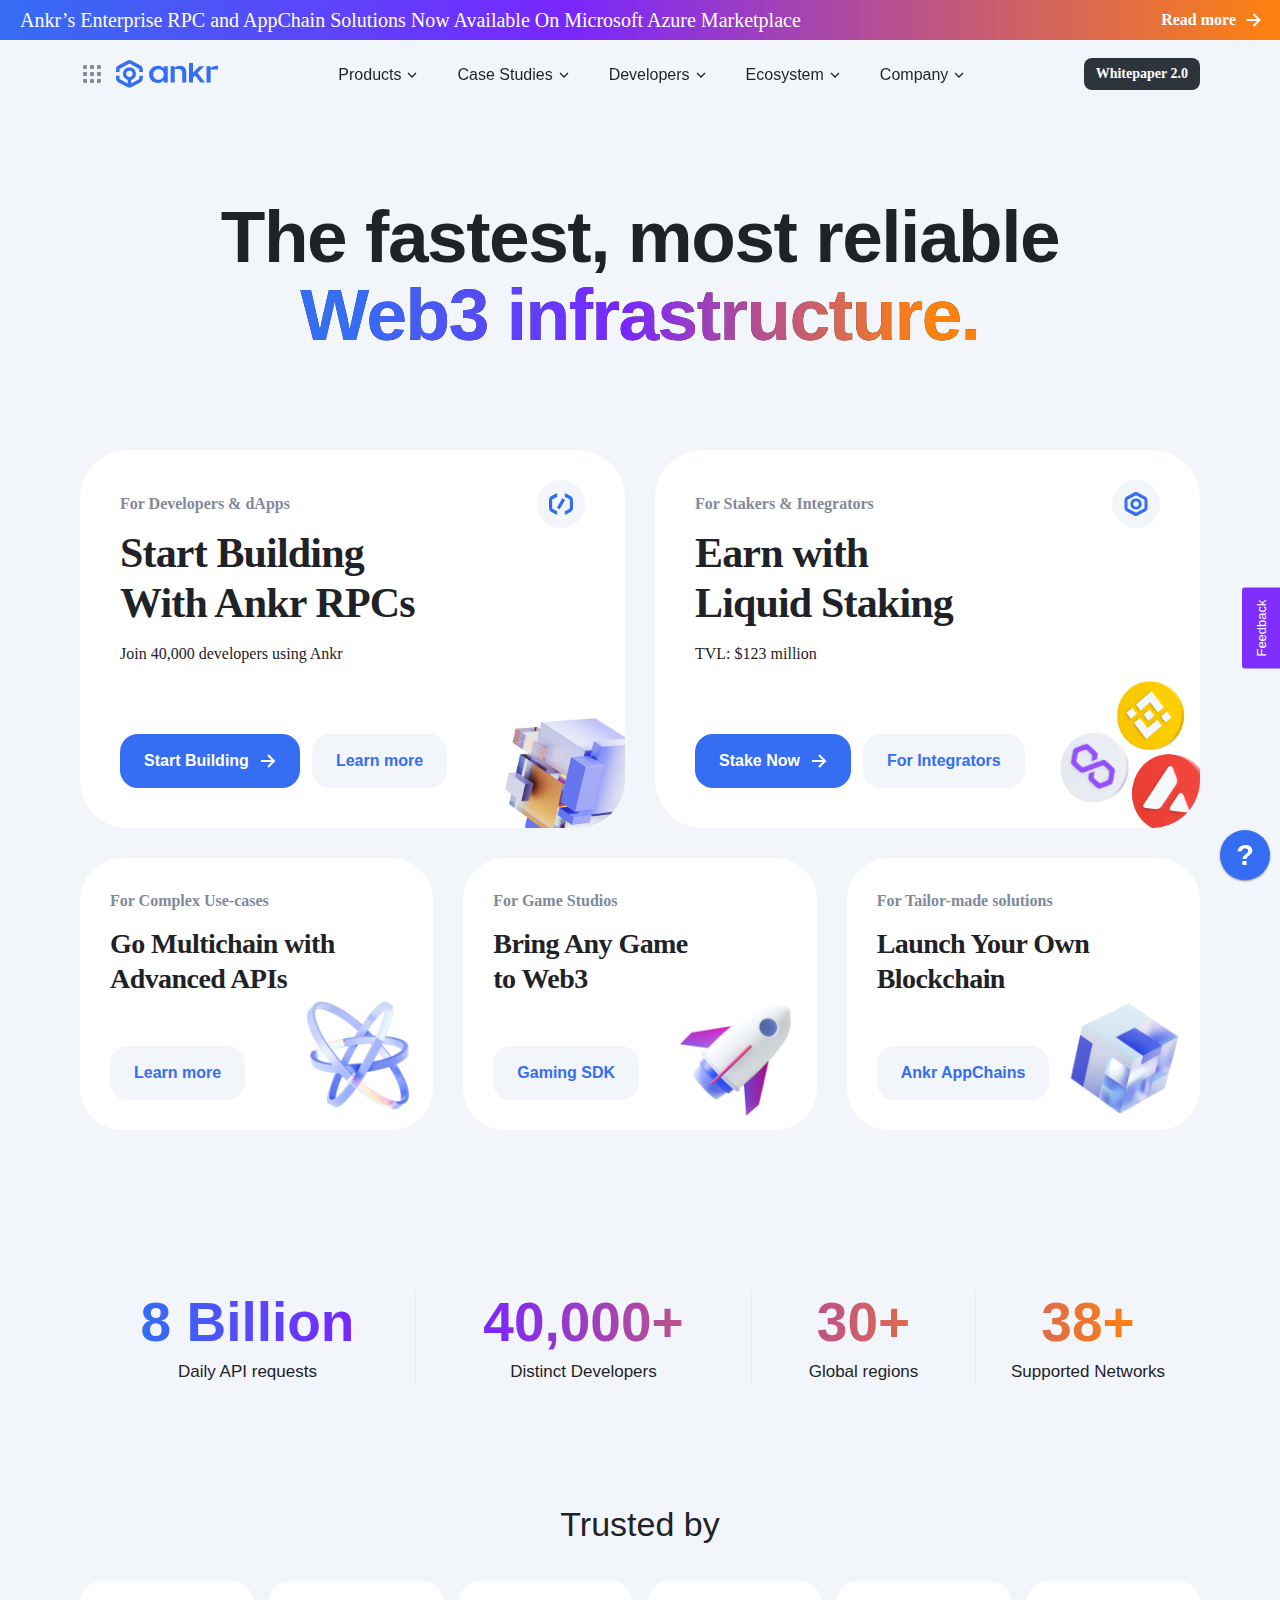
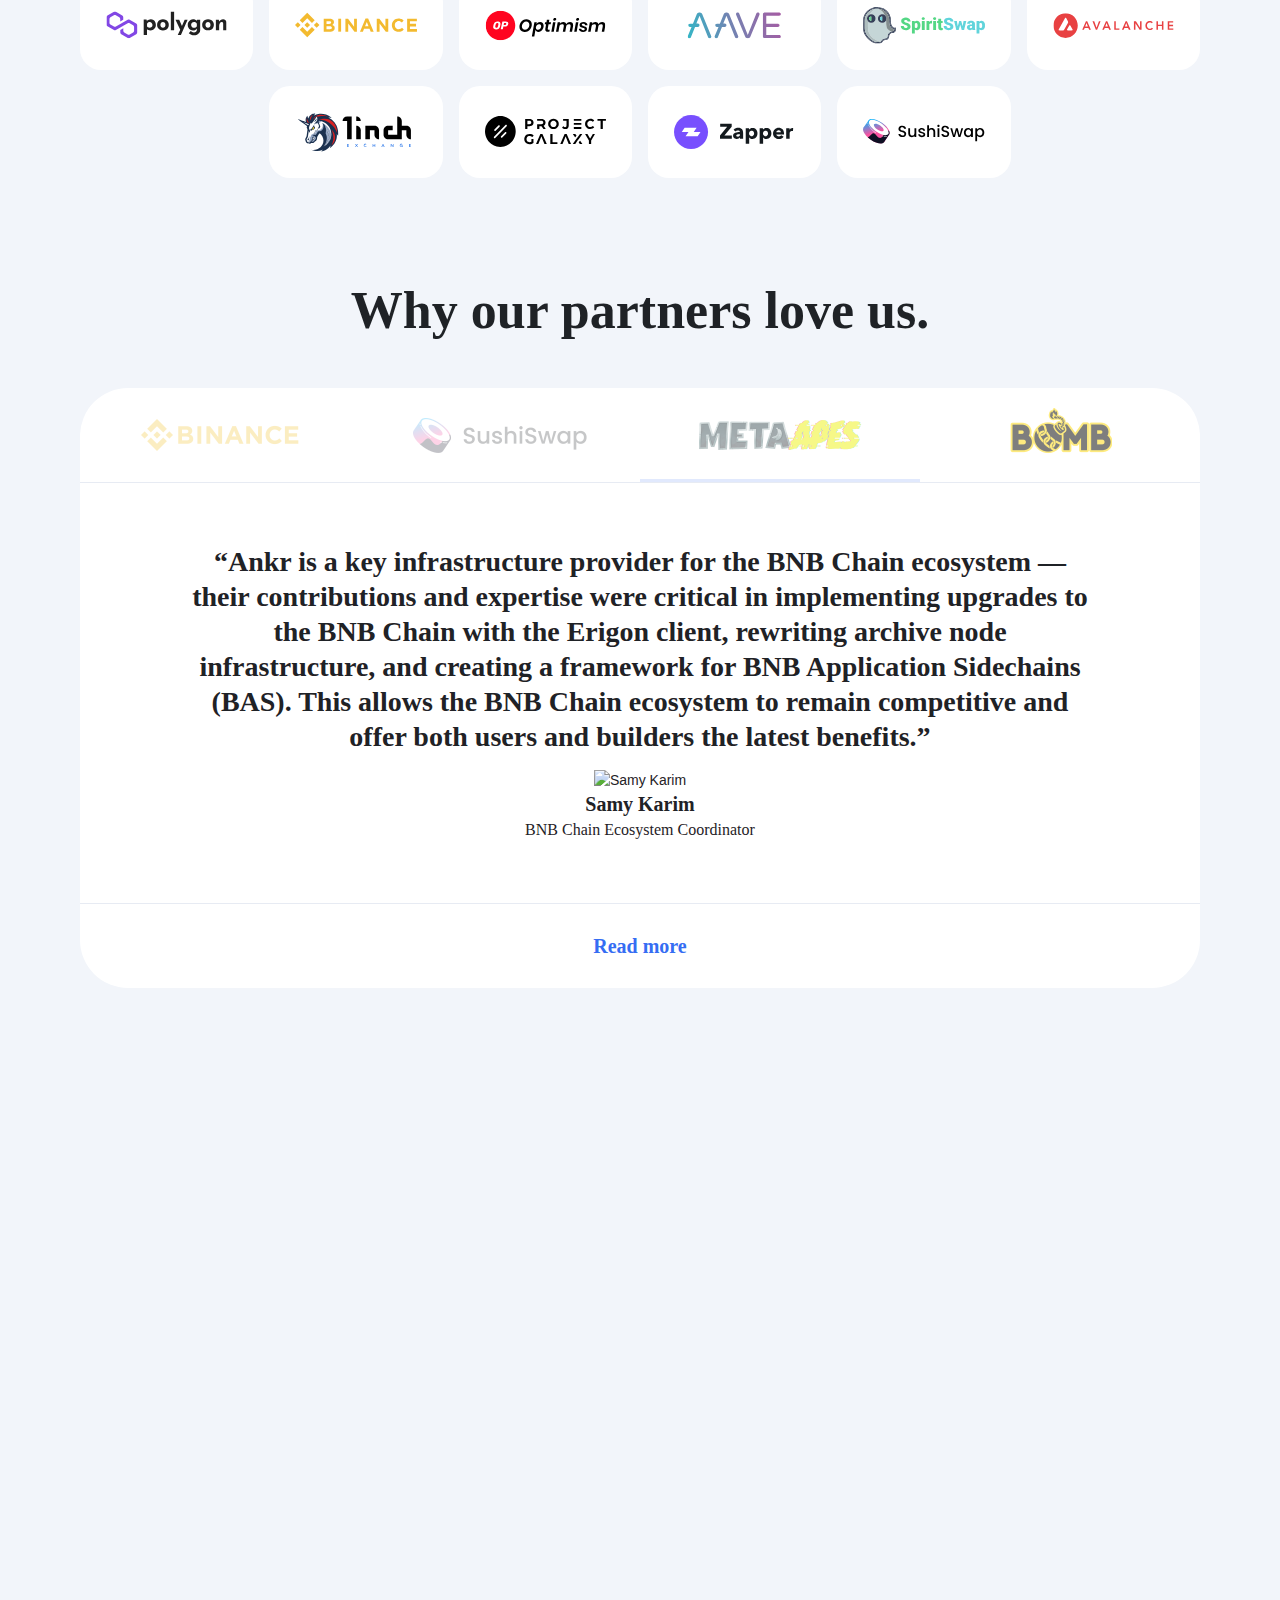
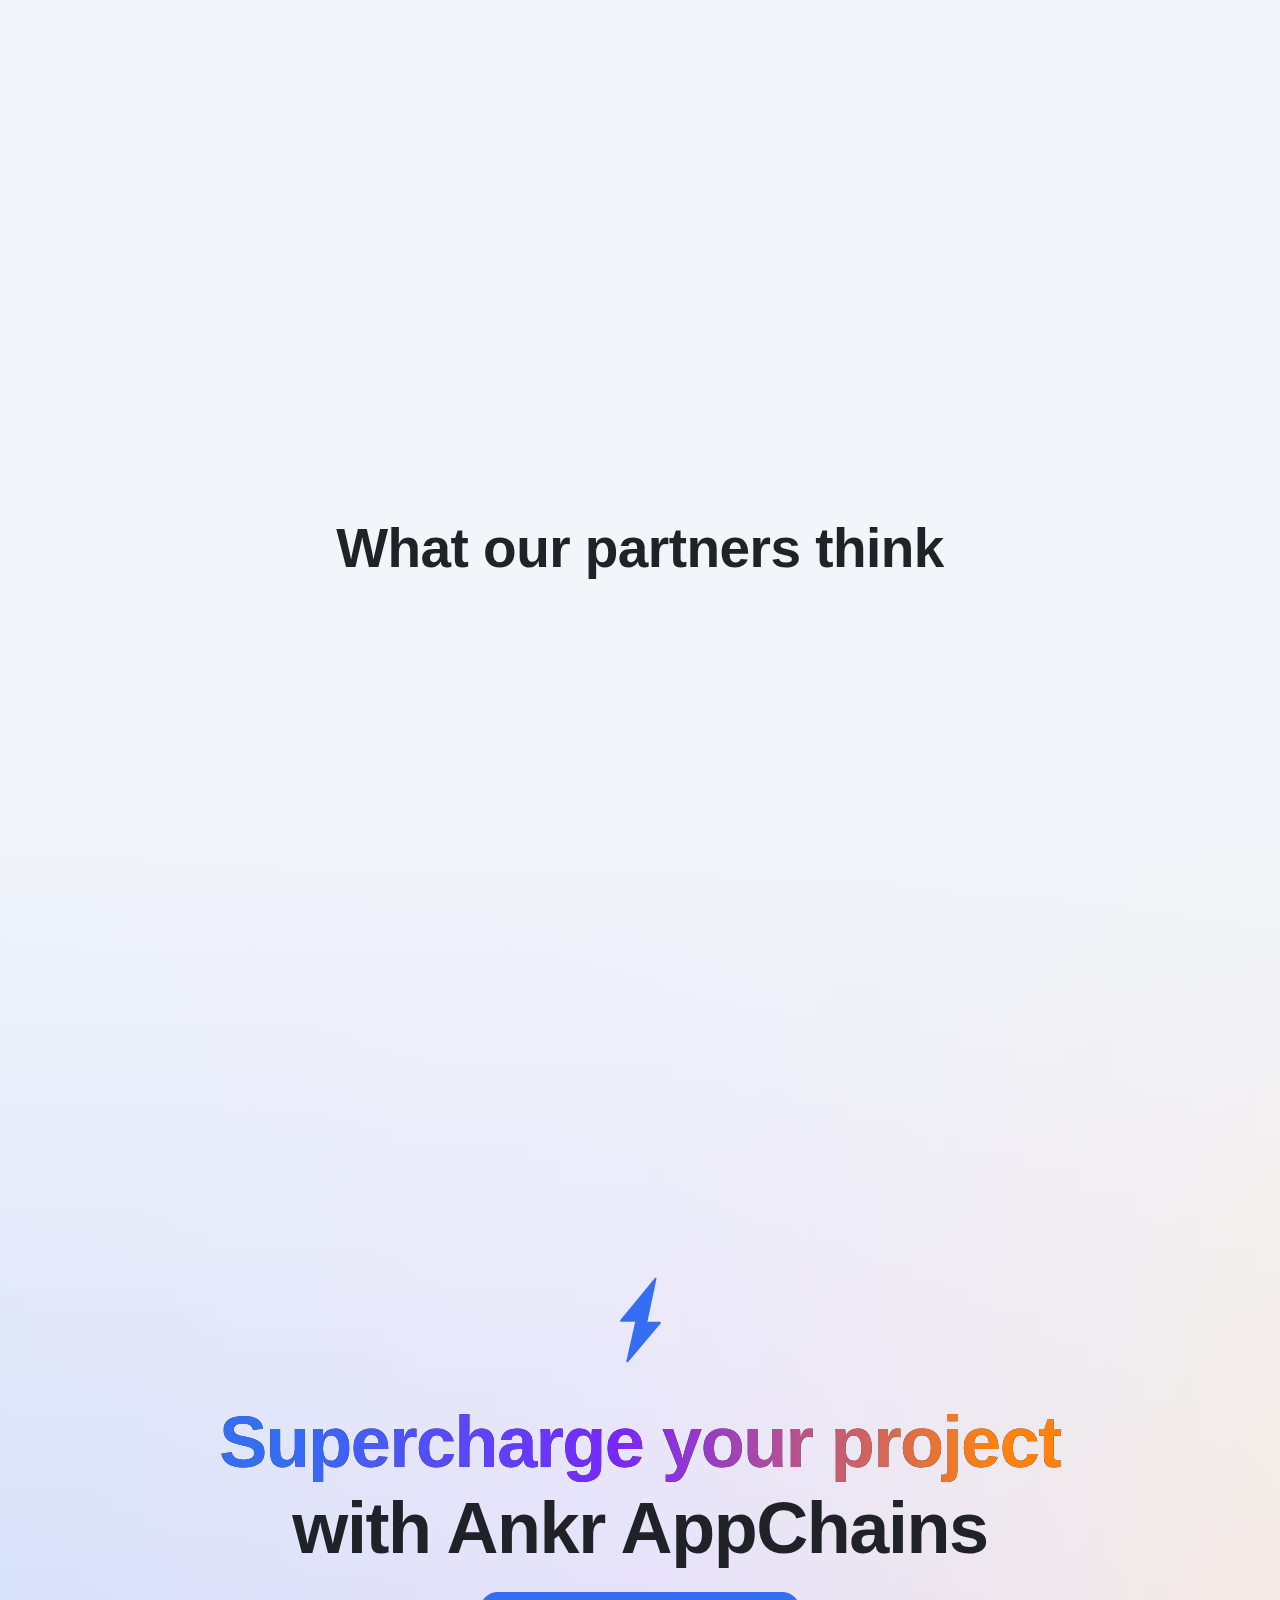
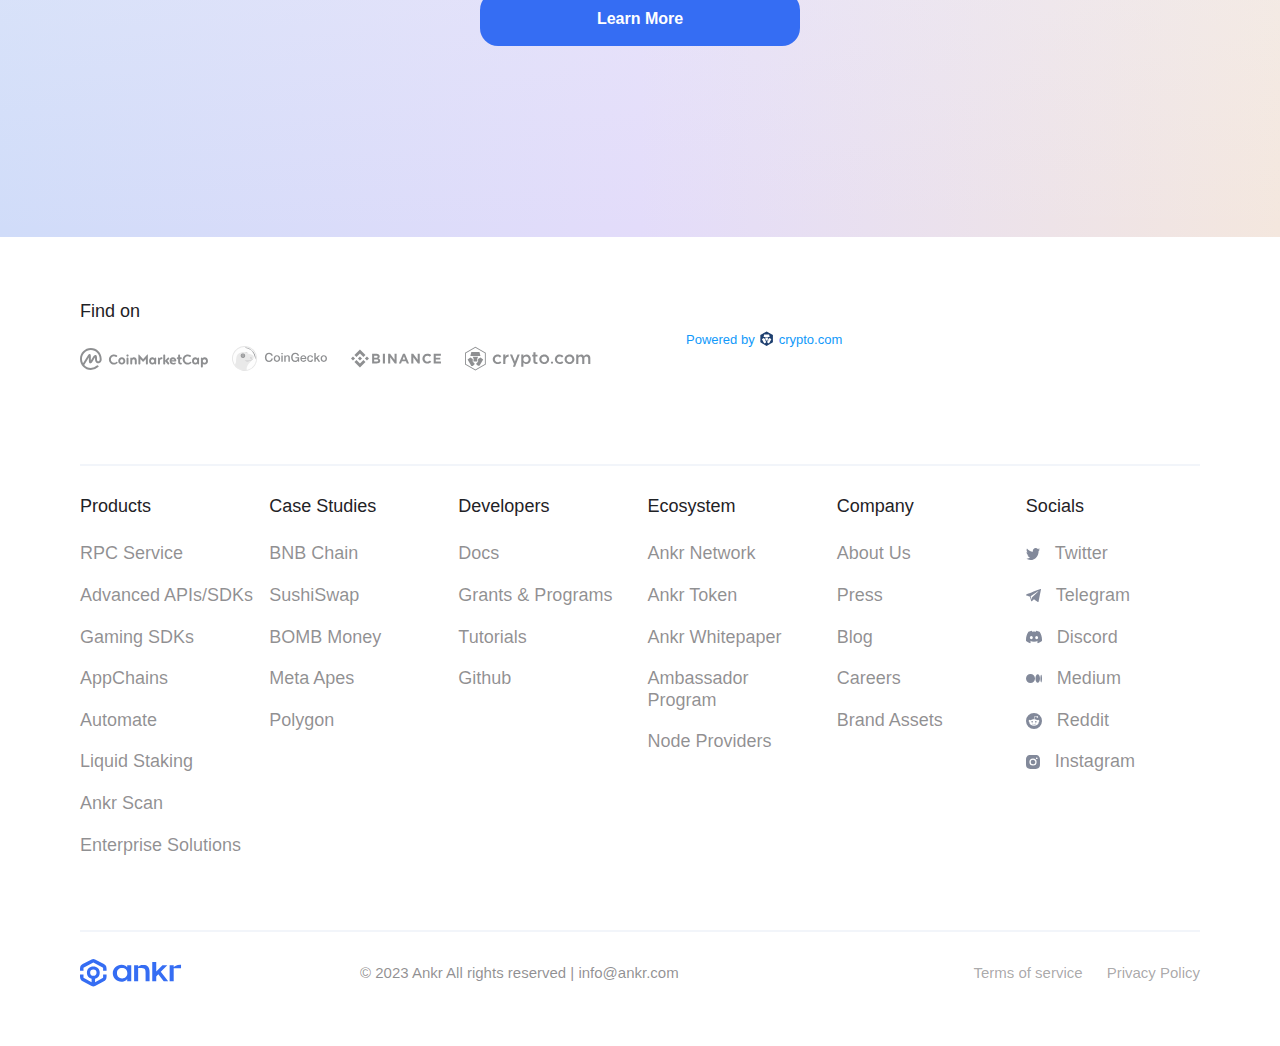
==== index.html @ aeb2071b "Add files via upload" ====
<!DOCTYPE html>
<!-- saved from url=(0021)https://www.ankr.com/ -->
<html lang="en" dir="ltr"><head><meta http-equiv="Content-Type" content="text/html; charset=UTF-8"><meta name="viewport" content="width=device-width, minimum-scale=1, initial-scale=1, shrink-to-fit=no, user-scalable=no"><meta name="theme-color" content="#245AE5"><link rel="apple-touch-icon" sizes="180x180" href="https://www.ankr.com/static/favicon/apple-touch-icon.png"><link rel="icon" type="image/png" sizes="32x32" href="https://www.ankr.com/static/favicon/favicon-32x32.png"><link rel="icon" type="image/png" sizes="16x16" href="https://www.ankr.com/static/favicon/favicon-16x16.png"><link rel="manifest" href="https://www.ankr.com/static/favicon/site.webmanifest"><link rel="shortcut icon" href="https://www.ankr.com/static/favicon/favicon.ico"><link rel="mask-icon" href="https://www.ankr.com/static/favicon/safari-pinned-tab.svg" color="#006dff"><meta name="msapplication-TileColor" content="#006dff"><link rel="stylesheet" href="./Ankr _ The Fastest Web3 Infrastructure_files/stylesheet.css"><link rel="stylesheet" href="./Ankr _ The Fastest Web3 Infrastructure_files/stylesheet(1).css"><link rel="stylesheet" href="./Ankr _ The Fastest Web3 Infrastructure_files/stylesheet(2).css"><link rel="stylesheet" href="./Ankr _ The Fastest Web3 Infrastructure_files/icon"><meta name="version" content="www-ankr-com-1.2.8a"><meta property="og:type" content="website"><meta property="twitter:card" content="summary"><script type="text/javascript" async="" src="./Ankr _ The Fastest Web3 Infrastructure_files/js"></script><script type="text/javascript" async="" src="./Ankr _ The Fastest Web3 Infrastructure_files/hotjar-3065256.js.下载"></script><script type="text/javascript" async="" src="./Ankr _ The Fastest Web3 Infrastructure_files/analytics.js.下载"></script><script type="text/javascript" async="" referrerpolicy="unsafe-url" src="./Ankr _ The Fastest Web3 Infrastructure_files/63229278a62b944e970d6175"></script><script async="" src="./Ankr _ The Fastest Web3 Infrastructure_files/gtm.js.下载"></script><script type="application/ld+json">{"@context":"https://schema.org","@type":"Organization","name":"Ankr - Web 3.0 Crypto","url":"https://www.ankr.com/","logo":"https://www.ankr.com/static/favicon/apple-touch-icon.png"}</script><script>
                  (function(w, d, s, l, i) {
                    w[l] = w[l] || [];
                    w[l].push({
                      'gtm.start': new Date().getTime(),
                      event: 'gtm.js'
                    });
                    var f = d.getElementsByTagName(s)[0],
                      j = d.createElement(s),
                      dl = l != 'dataLayer' ? '&l=' + l : '';
                    j.async = true;
                    j.src =
                      'https://www.googletagmanager.com/gtm.js?id=' + i + dl;
                    f.parentNode.insertBefore(j, f);
                  })(window, document, 'script', 'dataLayer', 'GTM-MHFNZJ5');
                </script><script data-jsd-embedded="true" data-key="7a14b4a4-b920-452c-a7ee-dc55c79ad24e" data-base-url="https://jsd-widget.atlassian.com" src="./Ankr _ The Fastest Web3 Infrastructure_files/embed.js.下载"></script><script>
                  (function () {
                    var zi = document.createElement('script');
                    zi.type = 'text/javascript';
                    zi.async = true;
                    zi.referrerPolicy = 'unsafe-url';
                    zi.src = 'https://ws.zoominfo.com/pixel/63229278a62b944e970d6175';
                    var s = document.getElementsByTagName('script')[0];
                    s.parentNode.insertBefore(zi, s);
                    })();
                </script><meta name="viewport" content="width=device-width"><title>Ankr | The Fastest Web3 Infrastructure</title><meta name="Description" content="Build on Web3 with a fast, reliable and distributed network of blockchain nodes. Earn with Liquid Staking and integrate it to power your app."><meta name="keywords" content="Ankr; Multi-Chain; Staking; DeFi Fixed Income; API; Nodes; Web 3.0 infrastructure; Internet Bonds; Parachain Bonds; crypto passive income; Liquid Staking; Liquid Bonding"><link rel="canonical" href="https://www.ankr.com/"><meta name="robots" content="index, follow"><meta property="og:url" content="https://www.ankr.com/"><meta property="og:title" content="Decentralized Infrastructure to Build and Earn in Web3"><meta property="og:description" content="Get faster, more reliable multi-chain development tools"><meta property="og:image" content="https://www.ankr.com/static/logo.png"><meta property="twitter:url" content="https://www.ankr.com/"><meta property="twitter:title" content="Decentralized Infrastructure to Build and Earn in Web3"><meta property="twitter:description" content="Get faster, more reliable multi-chain development tools"><meta property="twitter:image" content="https://www.ankr.com/static/logo.png"><meta name="next-head-count" content="15"><link rel="preload" href="./Ankr _ The Fastest Web3 Infrastructure_files/styles.4ccb09d5.chunk.css" as="style"><link rel="stylesheet" href="./Ankr _ The Fastest Web3 Infrastructure_files/styles.4ccb09d5.chunk.css" data-n-g=""><noscript data-n-css=""></noscript><link rel="preload" href="./Ankr _ The Fastest Web3 Infrastructure_files/main-d44e88c39bb3205a0a89.js.下载" as="script"><link rel="preload" href="./Ankr _ The Fastest Web3 Infrastructure_files/webpack-61ba5034bd27a8d27ce4.js.下载" as="script"><link rel="preload" href="./Ankr _ The Fastest Web3 Infrastructure_files/framework.e78a44aa1cf7f14aed31.js.下载" as="script"><link rel="preload" href="./Ankr _ The Fastest Web3 Infrastructure_files/4f149b58.b82f7cf51bed7b921283.js.下载" as="script"><link rel="preload" href="./Ankr _ The Fastest Web3 Infrastructure_files/commons.151cedc413a97e532437.js.下载" as="script"><link rel="preload" href="./Ankr _ The Fastest Web3 Infrastructure_files/65f5b53352f7b683c9b76bf3a64844be7d1cf51d.8fd9b3c20356025f8181.js.下载" as="script"><link rel="preload" href="./Ankr _ The Fastest Web3 Infrastructure_files/f37bd4168d35a9af1dc98bc079f289aff8799f0e.eb165ff0ff8c4aceb7c3.js.下载" as="script"><link rel="preload" href="./Ankr _ The Fastest Web3 Infrastructure_files/styles.89cfb36afa5e8a76f531.js.下载" as="script"><link rel="preload" href="./Ankr _ The Fastest Web3 Infrastructure_files/_app-3c51c47c7a752ad951ad.js.下载" as="script"><link rel="preload" href="./Ankr _ The Fastest Web3 Infrastructure_files/19250ba1.98f4ea5eb847df02f68b.js.下载" as="script"><link rel="preload" href="./Ankr _ The Fastest Web3 Infrastructure_files/d1a45482e84e345cbaccb8b4f3b95f6ed27cd41a.857a1274c5197b1dcb5e.js.下载" as="script"><link rel="preload" href="./Ankr _ The Fastest Web3 Infrastructure_files/fce46fa3ab71a62d8ad99553077bced5409858b4.582a7a98d18295d842c8.js.下载" as="script"><link rel="preload" href="./Ankr _ The Fastest Web3 Infrastructure_files/901d89690f6e11251b0bdab14ddcae4d4d5b0a46.df7ba0f489a1c446c593.js.下载" as="script"><link rel="preload" href="./Ankr _ The Fastest Web3 Infrastructure_files/07a3050c6caadc630116423e15fcdb878d466071.d07aca618208e5d9f9bd.js.下载" as="script"><link rel="preload" href="./Ankr _ The Fastest Web3 Infrastructure_files/index-3d965da7fb8f814bf4b6.js.下载" as="script"><style data-jss="" data-meta="MuiCssBaseline">
html {
  box-sizing: border-box;
  -webkit-font-smoothing: antialiased;
  -moz-osx-font-smoothing: grayscale;
}
*, *::before, *::after {
  box-sizing: inherit;
}
strong, b {
  font-weight: 700;
}
body {
  color: rgba(0, 0, 0, 0.87);
  margin: 0;
  font-size: 0.875rem;
  font-family: "Inter-Medium", sans-serif;
  font-weight: 400;
  line-height: 1.43;
  background-color: #fff;
}
@media print {
  body {
    background-color: #fff;
  }
}
body::backdrop {
  background-color: #fff;
}
::selection {
  color: #ffffff;
  text-shadow: none;
  background-color: #000000;
  -webkit-text-fill-color: #ffffff;
}
</style><style data-jss="" data-meta="MuiPaper">
.MuiPaper-root-32 {
  color: #1f2226;
  transition: none;
  background-color: #F2F5FA;
}
.MuiPaper-rounded-33 {
  border-radius: 4px;
}
.MuiPaper-outlined-34 {
  border: 1px solid #8F9093;
}
.MuiPaper-elevation0-35 {
  box-shadow: none;
}
.MuiPaper-elevation1-36 {
  box-shadow: 0px 2px 1px -1px rgba(0,0,0,0.2),0px 1px 1px 0px rgba(0,0,0,0.14),0px 1px 3px 0px rgba(0,0,0,0.12);
}
.MuiPaper-elevation2-37 {
  box-shadow: 0px 3px 1px -2px rgba(0,0,0,0.2),0px 2px 2px 0px rgba(0,0,0,0.14),0px 1px 5px 0px rgba(0,0,0,0.12);
}
.MuiPaper-elevation3-38 {
  box-shadow: 0px 3px 3px -2px rgba(0,0,0,0.2),0px 3px 4px 0px rgba(0,0,0,0.14),0px 1px 8px 0px rgba(0,0,0,0.12);
}
.MuiPaper-elevation4-39 {
  box-shadow: 0px 2px 4px -1px rgba(0,0,0,0.2),0px 4px 5px 0px rgba(0,0,0,0.14),0px 1px 10px 0px rgba(0,0,0,0.12);
}
.MuiPaper-elevation5-40 {
  box-shadow: 0px 3px 5px -1px rgba(0,0,0,0.2),0px 5px 8px 0px rgba(0,0,0,0.14),0px 1px 14px 0px rgba(0,0,0,0.12);
}
.MuiPaper-elevation6-41 {
  box-shadow: 0px 3px 5px -1px rgba(0,0,0,0.2),0px 6px 10px 0px rgba(0,0,0,0.14),0px 1px 18px 0px rgba(0,0,0,0.12);
}
.MuiPaper-elevation7-42 {
  box-shadow: 0px 4px 5px -2px rgba(0,0,0,0.2),0px 7px 10px 1px rgba(0,0,0,0.14),0px 2px 16px 1px rgba(0,0,0,0.12);
}
.MuiPaper-elevation8-43 {
  box-shadow: 0px 5px 5px -3px rgba(0,0,0,0.2),0px 8px 10px 1px rgba(0,0,0,0.14),0px 3px 14px 2px rgba(0,0,0,0.12);
}
.MuiPaper-elevation9-44 {
  box-shadow: 0px 5px 6px -3px rgba(0,0,0,0.2),0px 9px 12px 1px rgba(0,0,0,0.14),0px 3px 16px 2px rgba(0,0,0,0.12);
}
.MuiPaper-elevation10-45 {
  box-shadow: 0px 6px 6px -3px rgba(0,0,0,0.2),0px 10px 14px 1px rgba(0,0,0,0.14),0px 4px 18px 3px rgba(0,0,0,0.12);
}
.MuiPaper-elevation11-46 {
  box-shadow: 0px 6px 7px -4px rgba(0,0,0,0.2),0px 11px 15px 1px rgba(0,0,0,0.14),0px 4px 20px 3px rgba(0,0,0,0.12);
}
.MuiPaper-elevation12-47 {
  box-shadow: 0px 7px 8px -4px rgba(0,0,0,0.2),0px 12px 17px 2px rgba(0,0,0,0.14),0px 5px 22px 4px rgba(0,0,0,0.12);
}
.MuiPaper-elevation13-48 {
  box-shadow: 0px 7px 8px -4px rgba(0,0,0,0.2),0px 13px 19px 2px rgba(0,0,0,0.14),0px 5px 24px 4px rgba(0,0,0,0.12);
}
.MuiPaper-elevation14-49 {
  box-shadow: 0px 7px 9px -4px rgba(0,0,0,0.2),0px 14px 21px 2px rgba(0,0,0,0.14),0px 5px 26px 4px rgba(0,0,0,0.12);
}
.MuiPaper-elevation15-50 {
  box-shadow: 0px 8px 9px -5px rgba(0,0,0,0.2),0px 15px 22px 2px rgba(0,0,0,0.14),0px 6px 28px 5px rgba(0,0,0,0.12);
}
.MuiPaper-elevation16-51 {
  box-shadow: 0px 8px 10px -5px rgba(0,0,0,0.2),0px 16px 24px 2px rgba(0,0,0,0.14),0px 6px 30px 5px rgba(0,0,0,0.12);
}
.MuiPaper-elevation17-52 {
  box-shadow: 0px 8px 11px -5px rgba(0,0,0,0.2),0px 17px 26px 2px rgba(0,0,0,0.14),0px 6px 32px 5px rgba(0,0,0,0.12);
}
.MuiPaper-elevation18-53 {
  box-shadow: 0px 9px 11px -5px rgba(0,0,0,0.2),0px 18px 28px 2px rgba(0,0,0,0.14),0px 7px 34px 6px rgba(0,0,0,0.12);
}
.MuiPaper-elevation19-54 {
  box-shadow: 0px 9px 12px -6px rgba(0,0,0,0.2),0px 19px 29px 2px rgba(0,0,0,0.14),0px 7px 36px 6px rgba(0,0,0,0.12);
}
.MuiPaper-elevation20-55 {
  box-shadow: 0px 10px 13px -6px rgba(0,0,0,0.2),0px 20px 31px 3px rgba(0,0,0,0.14),0px 8px 38px 7px rgba(0,0,0,0.12);
}
.MuiPaper-elevation21-56 {
  box-shadow: 0px 10px 13px -6px rgba(0,0,0,0.2),0px 21px 33px 3px rgba(0,0,0,0.14),0px 8px 40px 7px rgba(0,0,0,0.12);
}
.MuiPaper-elevation22-57 {
  box-shadow: 0px 10px 14px -6px rgba(0,0,0,0.2),0px 22px 35px 3px rgba(0,0,0,0.14),0px 8px 42px 7px rgba(0,0,0,0.12);
}
.MuiPaper-elevation23-58 {
  box-shadow: 0px 11px 14px -7px rgba(0,0,0,0.2),0px 23px 36px 3px rgba(0,0,0,0.14),0px 9px 44px 8px rgba(0,0,0,0.12);
}
.MuiPaper-elevation24-59 {
  box-shadow: 0px 11px 15px -7px rgba(0,0,0,0.2),0px 24px 38px 3px rgba(0,0,0,0.14),0px 9px 46px 8px rgba(0,0,0,0.12);
}
.MuiPaper-elevation25-60 {
  box-shadow: none;
}
.MuiPaper-elevation26-61 {
  box-shadow: 0px 2px 1px -1px rgba(0,0,0,0.2),0px 1px 1px 0px rgba(0,0,0,0.14),0px 1px 3px 0px rgba(0,0,0,0.12);
}
.MuiPaper-elevation27-62 {
  box-shadow: 0px 3px 1px -2px rgba(0,0,0,0.2),0px 2px 2px 0px rgba(0,0,0,0.14),0px 1px 5px 0px rgba(0,0,0,0.12);
}
.MuiPaper-elevation28-63 {
  box-shadow: 0px 3px 3px -2px rgba(0,0,0,0.2),0px 3px 4px 0px rgba(0,0,0,0.14),0px 1px 8px 0px rgba(0,0,0,0.12);
}
.MuiPaper-elevation29-64 {
  box-shadow: 0px 2px 4px -1px rgba(0,0,0,0.2),0px 4px 5px 0px rgba(0,0,0,0.14),0px 1px 10px 0px rgba(0,0,0,0.12);
}
.MuiPaper-elevation30-65 {
  box-shadow: 0px 3px 5px -1px rgba(0,0,0,0.2),0px 5px 8px 0px rgba(0,0,0,0.14),0px 1px 14px 0px rgba(0,0,0,0.12);
}
.MuiPaper-elevation31-66 {
  box-shadow: 0px 3px 5px -1px rgba(0,0,0,0.2),0px 6px 10px 0px rgba(0,0,0,0.14),0px 1px 18px 0px rgba(0,0,0,0.12);
}
.MuiPaper-elevation32-67 {
  box-shadow: 0px 4px 5px -2px rgba(0,0,0,0.2),0px 7px 10px 1px rgba(0,0,0,0.14),0px 2px 16px 1px rgba(0,0,0,0.12);
}
.MuiPaper-elevation33-68 {
  box-shadow: 0px 5px 5px -3px rgba(0,0,0,0.2),0px 8px 10px 1px rgba(0,0,0,0.14),0px 3px 14px 2px rgba(0,0,0,0.12);
}
.MuiPaper-elevation34-69 {
  box-shadow: 0px 5px 6px -3px rgba(0,0,0,0.2),0px 9px 12px 1px rgba(0,0,0,0.14),0px 3px 16px 2px rgba(0,0,0,0.12);
}
.MuiPaper-elevation35-70 {
  box-shadow: 0px 6px 6px -3px rgba(0,0,0,0.2),0px 10px 14px 1px rgba(0,0,0,0.14),0px 4px 18px 3px rgba(0,0,0,0.12);
}
.MuiPaper-elevation36-71 {
  box-shadow: 0px 6px 7px -4px rgba(0,0,0,0.2),0px 11px 15px 1px rgba(0,0,0,0.14),0px 4px 20px 3px rgba(0,0,0,0.12);
}
.MuiPaper-elevation37-72 {
  box-shadow: 0px 7px 8px -4px rgba(0,0,0,0.2),0px 12px 17px 2px rgba(0,0,0,0.14),0px 5px 22px 4px rgba(0,0,0,0.12);
}
.MuiPaper-elevation38-73 {
  box-shadow: 0px 7px 8px -4px rgba(0,0,0,0.2),0px 13px 19px 2px rgba(0,0,0,0.14),0px 5px 24px 4px rgba(0,0,0,0.12);
}
.MuiPaper-elevation39-74 {
  box-shadow: 0px 7px 9px -4px rgba(0,0,0,0.2),0px 14px 21px 2px rgba(0,0,0,0.14),0px 5px 26px 4px rgba(0,0,0,0.12);
}
.MuiPaper-elevation40-75 {
  box-shadow: 0px 8px 9px -5px rgba(0,0,0,0.2),0px 15px 22px 2px rgba(0,0,0,0.14),0px 6px 28px 5px rgba(0,0,0,0.12);
}
.MuiPaper-elevation41-76 {
  box-shadow: 0px 8px 10px -5px rgba(0,0,0,0.2),0px 16px 24px 2px rgba(0,0,0,0.14),0px 6px 30px 5px rgba(0,0,0,0.12);
}
.MuiPaper-elevation42-77 {
  box-shadow: 0px 8px 11px -5px rgba(0,0,0,0.2),0px 17px 26px 2px rgba(0,0,0,0.14),0px 6px 32px 5px rgba(0,0,0,0.12);
}
.MuiPaper-elevation43-78 {
  box-shadow: 0px 9px 11px -5px rgba(0,0,0,0.2),0px 18px 28px 2px rgba(0,0,0,0.14),0px 7px 34px 6px rgba(0,0,0,0.12);
}
.MuiPaper-elevation44-79 {
  box-shadow: 0px 9px 12px -6px rgba(0,0,0,0.2),0px 19px 29px 2px rgba(0,0,0,0.14),0px 7px 36px 6px rgba(0,0,0,0.12);
}
.MuiPaper-elevation45-80 {
  box-shadow: 0px 10px 13px -6px rgba(0,0,0,0.2),0px 20px 31px 3px rgba(0,0,0,0.14),0px 8px 38px 7px rgba(0,0,0,0.12);
}
.MuiPaper-elevation46-81 {
  box-shadow: 0px 10px 13px -6px rgba(0,0,0,0.2),0px 21px 33px 3px rgba(0,0,0,0.14),0px 8px 40px 7px rgba(0,0,0,0.12);
}
.MuiPaper-elevation47-82 {
  box-shadow: 0px 10px 14px -6px rgba(0,0,0,0.2),0px 22px 35px 3px rgba(0,0,0,0.14),0px 8px 42px 7px rgba(0,0,0,0.12);
}
.MuiPaper-elevation48-83 {
  box-shadow: 0px 11px 14px -7px rgba(0,0,0,0.2),0px 23px 36px 3px rgba(0,0,0,0.14),0px 9px 44px 8px rgba(0,0,0,0.12);
}
.MuiPaper-elevation49-84 {
  box-shadow: 0px 11px 15px -7px rgba(0,0,0,0.2),0px 24px 38px 3px rgba(0,0,0,0.14),0px 9px 46px 8px rgba(0,0,0,0.12);
}
</style><style data-jss="" data-meta="MuiPaper">
.MuiPaper-root-174 {
  color: #1f2226;
  transition: none;
  background-color: #F2F5FA;
}
.MuiPaper-rounded-175 {
  border-radius: 4px;
}
.MuiPaper-outlined-176 {
  border: 1px solid #8F9093;
}
.MuiPaper-elevation0-177 {
  box-shadow: none;
}
.MuiPaper-elevation1-178 {
  box-shadow: 0px 2px 1px -1px rgba(0,0,0,0.2),0px 1px 1px 0px rgba(0,0,0,0.14),0px 1px 3px 0px rgba(0,0,0,0.12);
}
.MuiPaper-elevation2-179 {
  box-shadow: 0px 3px 1px -2px rgba(0,0,0,0.2),0px 2px 2px 0px rgba(0,0,0,0.14),0px 1px 5px 0px rgba(0,0,0,0.12);
}
.MuiPaper-elevation3-180 {
  box-shadow: 0px 3px 3px -2px rgba(0,0,0,0.2),0px 3px 4px 0px rgba(0,0,0,0.14),0px 1px 8px 0px rgba(0,0,0,0.12);
}
.MuiPaper-elevation4-181 {
  box-shadow: 0px 2px 4px -1px rgba(0,0,0,0.2),0px 4px 5px 0px rgba(0,0,0,0.14),0px 1px 10px 0px rgba(0,0,0,0.12);
}
.MuiPaper-elevation5-182 {
  box-shadow: 0px 3px 5px -1px rgba(0,0,0,0.2),0px 5px 8px 0px rgba(0,0,0,0.14),0px 1px 14px 0px rgba(0,0,0,0.12);
}
.MuiPaper-elevation6-183 {
  box-shadow: 0px 3px 5px -1px rgba(0,0,0,0.2),0px 6px 10px 0px rgba(0,0,0,0.14),0px 1px 18px 0px rgba(0,0,0,0.12);
}
.MuiPaper-elevation7-184 {
  box-shadow: 0px 4px 5px -2px rgba(0,0,0,0.2),0px 7px 10px 1px rgba(0,0,0,0.14),0px 2px 16px 1px rgba(0,0,0,0.12);
}
.MuiPaper-elevation8-185 {
  box-shadow: 0px 5px 5px -3px rgba(0,0,0,0.2),0px 8px 10px 1px rgba(0,0,0,0.14),0px 3px 14px 2px rgba(0,0,0,0.12);
}
.MuiPaper-elevation9-186 {
  box-shadow: 0px 5px 6px -3px rgba(0,0,0,0.2),0px 9px 12px 1px rgba(0,0,0,0.14),0px 3px 16px 2px rgba(0,0,0,0.12);
}
.MuiPaper-elevation10-187 {
  box-shadow: 0px 6px 6px -3px rgba(0,0,0,0.2),0px 10px 14px 1px rgba(0,0,0,0.14),0px 4px 18px 3px rgba(0,0,0,0.12);
}
.MuiPaper-elevation11-188 {
  box-shadow: 0px 6px 7px -4px rgba(0,0,0,0.2),0px 11px 15px 1px rgba(0,0,0,0.14),0px 4px 20px 3px rgba(0,0,0,0.12);
}
.MuiPaper-elevation12-189 {
  box-shadow: 0px 7px 8px -4px rgba(0,0,0,0.2),0px 12px 17px 2px rgba(0,0,0,0.14),0px 5px 22px 4px rgba(0,0,0,0.12);
}
.MuiPaper-elevation13-190 {
  box-shadow: 0px 7px 8px -4px rgba(0,0,0,0.2),0px 13px 19px 2px rgba(0,0,0,0.14),0px 5px 24px 4px rgba(0,0,0,0.12);
}
.MuiPaper-elevation14-191 {
  box-shadow: 0px 7px 9px -4px rgba(0,0,0,0.2),0px 14px 21px 2px rgba(0,0,0,0.14),0px 5px 26px 4px rgba(0,0,0,0.12);
}
.MuiPaper-elevation15-192 {
  box-shadow: 0px 8px 9px -5px rgba(0,0,0,0.2),0px 15px 22px 2px rgba(0,0,0,0.14),0px 6px 28px 5px rgba(0,0,0,0.12);
}
.MuiPaper-elevation16-193 {
  box-shadow: 0px 8px 10px -5px rgba(0,0,0,0.2),0px 16px 24px 2px rgba(0,0,0,0.14),0px 6px 30px 5px rgba(0,0,0,0.12);
}
.MuiPaper-elevation17-194 {
  box-shadow: 0px 8px 11px -5px rgba(0,0,0,0.2),0px 17px 26px 2px rgba(0,0,0,0.14),0px 6px 32px 5px rgba(0,0,0,0.12);
}
.MuiPaper-elevation18-195 {
  box-shadow: 0px 9px 11px -5px rgba(0,0,0,0.2),0px 18px 28px 2px rgba(0,0,0,0.14),0px 7px 34px 6px rgba(0,0,0,0.12);
}
.MuiPaper-elevation19-196 {
  box-shadow: 0px 9px 12px -6px rgba(0,0,0,0.2),0px 19px 29px 2px rgba(0,0,0,0.14),0px 7px 36px 6px rgba(0,0,0,0.12);
}
.MuiPaper-elevation20-197 {
  box-shadow: 0px 10px 13px -6px rgba(0,0,0,0.2),0px 20px 31px 3px rgba(0,0,0,0.14),0px 8px 38px 7px rgba(0,0,0,0.12);
}
.MuiPaper-elevation21-198 {
  box-shadow: 0px 10px 13px -6px rgba(0,0,0,0.2),0px 21px 33px 3px rgba(0,0,0,0.14),0px 8px 40px 7px rgba(0,0,0,0.12);
}
.MuiPaper-elevation22-199 {
  box-shadow: 0px 10px 14px -6px rgba(0,0,0,0.2),0px 22px 35px 3px rgba(0,0,0,0.14),0px 8px 42px 7px rgba(0,0,0,0.12);
}
.MuiPaper-elevation23-200 {
  box-shadow: 0px 11px 14px -7px rgba(0,0,0,0.2),0px 23px 36px 3px rgba(0,0,0,0.14),0px 9px 44px 8px rgba(0,0,0,0.12);
}
.MuiPaper-elevation24-201 {
  box-shadow: 0px 11px 15px -7px rgba(0,0,0,0.2),0px 24px 38px 3px rgba(0,0,0,0.14),0px 9px 46px 8px rgba(0,0,0,0.12);
}
.MuiPaper-elevation25-202 {
  box-shadow: none;
}
.MuiPaper-elevation26-203 {
  box-shadow: 0px 2px 1px -1px rgba(0,0,0,0.2),0px 1px 1px 0px rgba(0,0,0,0.14),0px 1px 3px 0px rgba(0,0,0,0.12);
}
.MuiPaper-elevation27-204 {
  box-shadow: 0px 3px 1px -2px rgba(0,0,0,0.2),0px 2px 2px 0px rgba(0,0,0,0.14),0px 1px 5px 0px rgba(0,0,0,0.12);
}
.MuiPaper-elevation28-205 {
  box-shadow: 0px 3px 3px -2px rgba(0,0,0,0.2),0px 3px 4px 0px rgba(0,0,0,0.14),0px 1px 8px 0px rgba(0,0,0,0.12);
}
.MuiPaper-elevation29-206 {
  box-shadow: 0px 2px 4px -1px rgba(0,0,0,0.2),0px 4px 5px 0px rgba(0,0,0,0.14),0px 1px 10px 0px rgba(0,0,0,0.12);
}
.MuiPaper-elevation30-207 {
  box-shadow: 0px 3px 5px -1px rgba(0,0,0,0.2),0px 5px 8px 0px rgba(0,0,0,0.14),0px 1px 14px 0px rgba(0,0,0,0.12);
}
.MuiPaper-elevation31-208 {
  box-shadow: 0px 3px 5px -1px rgba(0,0,0,0.2),0px 6px 10px 0px rgba(0,0,0,0.14),0px 1px 18px 0px rgba(0,0,0,0.12);
}
.MuiPaper-elevation32-209 {
  box-shadow: 0px 4px 5px -2px rgba(0,0,0,0.2),0px 7px 10px 1px rgba(0,0,0,0.14),0px 2px 16px 1px rgba(0,0,0,0.12);
}
.MuiPaper-elevation33-210 {
  box-shadow: 0px 5px 5px -3px rgba(0,0,0,0.2),0px 8px 10px 1px rgba(0,0,0,0.14),0px 3px 14px 2px rgba(0,0,0,0.12);
}
.MuiPaper-elevation34-211 {
  box-shadow: 0px 5px 6px -3px rgba(0,0,0,0.2),0px 9px 12px 1px rgba(0,0,0,0.14),0px 3px 16px 2px rgba(0,0,0,0.12);
}
.MuiPaper-elevation35-212 {
  box-shadow: 0px 6px 6px -3px rgba(0,0,0,0.2),0px 10px 14px 1px rgba(0,0,0,0.14),0px 4px 18px 3px rgba(0,0,0,0.12);
}
.MuiPaper-elevation36-213 {
  box-shadow: 0px 6px 7px -4px rgba(0,0,0,0.2),0px 11px 15px 1px rgba(0,0,0,0.14),0px 4px 20px 3px rgba(0,0,0,0.12);
}
.MuiPaper-elevation37-214 {
  box-shadow: 0px 7px 8px -4px rgba(0,0,0,0.2),0px 12px 17px 2px rgba(0,0,0,0.14),0px 5px 22px 4px rgba(0,0,0,0.12);
}
.MuiPaper-elevation38-215 {
  box-shadow: 0px 7px 8px -4px rgba(0,0,0,0.2),0px 13px 19px 2px rgba(0,0,0,0.14),0px 5px 24px 4px rgba(0,0,0,0.12);
}
.MuiPaper-elevation39-216 {
  box-shadow: 0px 7px 9px -4px rgba(0,0,0,0.2),0px 14px 21px 2px rgba(0,0,0,0.14),0px 5px 26px 4px rgba(0,0,0,0.12);
}
.MuiPaper-elevation40-217 {
  box-shadow: 0px 8px 9px -5px rgba(0,0,0,0.2),0px 15px 22px 2px rgba(0,0,0,0.14),0px 6px 28px 5px rgba(0,0,0,0.12);
}
.MuiPaper-elevation41-218 {
  box-shadow: 0px 8px 10px -5px rgba(0,0,0,0.2),0px 16px 24px 2px rgba(0,0,0,0.14),0px 6px 30px 5px rgba(0,0,0,0.12);
}
.MuiPaper-elevation42-219 {
  box-shadow: 0px 8px 11px -5px rgba(0,0,0,0.2),0px 17px 26px 2px rgba(0,0,0,0.14),0px 6px 32px 5px rgba(0,0,0,0.12);
}
.MuiPaper-elevation43-220 {
  box-shadow: 0px 9px 11px -5px rgba(0,0,0,0.2),0px 18px 28px 2px rgba(0,0,0,0.14),0px 7px 34px 6px rgba(0,0,0,0.12);
}
.MuiPaper-elevation44-221 {
  box-shadow: 0px 9px 12px -6px rgba(0,0,0,0.2),0px 19px 29px 2px rgba(0,0,0,0.14),0px 7px 36px 6px rgba(0,0,0,0.12);
}
.MuiPaper-elevation45-222 {
  box-shadow: 0px 10px 13px -6px rgba(0,0,0,0.2),0px 20px 31px 3px rgba(0,0,0,0.14),0px 8px 38px 7px rgba(0,0,0,0.12);
}
.MuiPaper-elevation46-223 {
  box-shadow: 0px 10px 13px -6px rgba(0,0,0,0.2),0px 21px 33px 3px rgba(0,0,0,0.14),0px 8px 40px 7px rgba(0,0,0,0.12);
}
.MuiPaper-elevation47-224 {
  box-shadow: 0px 10px 14px -6px rgba(0,0,0,0.2),0px 22px 35px 3px rgba(0,0,0,0.14),0px 8px 42px 7px rgba(0,0,0,0.12);
}
.MuiPaper-elevation48-225 {
  box-shadow: 0px 11px 14px -7px rgba(0,0,0,0.2),0px 23px 36px 3px rgba(0,0,0,0.14),0px 9px 44px 8px rgba(0,0,0,0.12);
}
.MuiPaper-elevation49-226 {
  box-shadow: 0px 11px 15px -7px rgba(0,0,0,0.2),0px 24px 38px 3px rgba(0,0,0,0.14),0px 9px 46px 8px rgba(0,0,0,0.12);
}
</style><style data-jss="" data-meta="MuiPaper">
.MuiPaper-root-535 {
  color: #1f2226;
  transition: none;
  background-color: #F2F5FA;
}
.MuiPaper-rounded-536 {
  border-radius: 4px;
}
.MuiPaper-outlined-537 {
  border: 1px solid #8F9093;
}
.MuiPaper-elevation0-538 {
  box-shadow: none;
}
.MuiPaper-elevation1-539 {
  box-shadow: 0px 2px 1px -1px rgba(0,0,0,0.2),0px 1px 1px 0px rgba(0,0,0,0.14),0px 1px 3px 0px rgba(0,0,0,0.12);
}
.MuiPaper-elevation2-540 {
  box-shadow: 0px 3px 1px -2px rgba(0,0,0,0.2),0px 2px 2px 0px rgba(0,0,0,0.14),0px 1px 5px 0px rgba(0,0,0,0.12);
}
.MuiPaper-elevation3-541 {
  box-shadow: 0px 3px 3px -2px rgba(0,0,0,0.2),0px 3px 4px 0px rgba(0,0,0,0.14),0px 1px 8px 0px rgba(0,0,0,0.12);
}
.MuiPaper-elevation4-542 {
  box-shadow: 0px 2px 4px -1px rgba(0,0,0,0.2),0px 4px 5px 0px rgba(0,0,0,0.14),0px 1px 10px 0px rgba(0,0,0,0.12);
}
.MuiPaper-elevation5-543 {
  box-shadow: 0px 3px 5px -1px rgba(0,0,0,0.2),0px 5px 8px 0px rgba(0,0,0,0.14),0px 1px 14px 0px rgba(0,0,0,0.12);
}
.MuiPaper-elevation6-544 {
  box-shadow: 0px 3px 5px -1px rgba(0,0,0,0.2),0px 6px 10px 0px rgba(0,0,0,0.14),0px 1px 18px 0px rgba(0,0,0,0.12);
}
.MuiPaper-elevation7-545 {
  box-shadow: 0px 4px 5px -2px rgba(0,0,0,0.2),0px 7px 10px 1px rgba(0,0,0,0.14),0px 2px 16px 1px rgba(0,0,0,0.12);
}
.MuiPaper-elevation8-546 {
  box-shadow: 0px 5px 5px -3px rgba(0,0,0,0.2),0px 8px 10px 1px rgba(0,0,0,0.14),0px 3px 14px 2px rgba(0,0,0,0.12);
}
.MuiPaper-elevation9-547 {
  box-shadow: 0px 5px 6px -3px rgba(0,0,0,0.2),0px 9px 12px 1px rgba(0,0,0,0.14),0px 3px 16px 2px rgba(0,0,0,0.12);
}
.MuiPaper-elevation10-548 {
  box-shadow: 0px 6px 6px -3px rgba(0,0,0,0.2),0px 10px 14px 1px rgba(0,0,0,0.14),0px 4px 18px 3px rgba(0,0,0,0.12);
}
.MuiPaper-elevation11-549 {
  box-shadow: 0px 6px 7px -4px rgba(0,0,0,0.2),0px 11px 15px 1px rgba(0,0,0,0.14),0px 4px 20px 3px rgba(0,0,0,0.12);
}
.MuiPaper-elevation12-550 {
  box-shadow: 0px 7px 8px -4px rgba(0,0,0,0.2),0px 12px 17px 2px rgba(0,0,0,0.14),0px 5px 22px 4px rgba(0,0,0,0.12);
}
.MuiPaper-elevation13-551 {
  box-shadow: 0px 7px 8px -4px rgba(0,0,0,0.2),0px 13px 19px 2px rgba(0,0,0,0.14),0px 5px 24px 4px rgba(0,0,0,0.12);
}
.MuiPaper-elevation14-552 {
  box-shadow: 0px 7px 9px -4px rgba(0,0,0,0.2),0px 14px 21px 2px rgba(0,0,0,0.14),0px 5px 26px 4px rgba(0,0,0,0.12);
}
.MuiPaper-elevation15-553 {
  box-shadow: 0px 8px 9px -5px rgba(0,0,0,0.2),0px 15px 22px 2px rgba(0,0,0,0.14),0px 6px 28px 5px rgba(0,0,0,0.12);
}
.MuiPaper-elevation16-554 {
  box-shadow: 0px 8px 10px -5px rgba(0,0,0,0.2),0px 16px 24px 2px rgba(0,0,0,0.14),0px 6px 30px 5px rgba(0,0,0,0.12);
}
.MuiPaper-elevation17-555 {
  box-shadow: 0px 8px 11px -5px rgba(0,0,0,0.2),0px 17px 26px 2px rgba(0,0,0,0.14),0px 6px 32px 5px rgba(0,0,0,0.12);
}
.MuiPaper-elevation18-556 {
  box-shadow: 0px 9px 11px -5px rgba(0,0,0,0.2),0px 18px 28px 2px rgba(0,0,0,0.14),0px 7px 34px 6px rgba(0,0,0,0.12);
}
.MuiPaper-elevation19-557 {
  box-shadow: 0px 9px 12px -6px rgba(0,0,0,0.2),0px 19px 29px 2px rgba(0,0,0,0.14),0px 7px 36px 6px rgba(0,0,0,0.12);
}
.MuiPaper-elevation20-558 {
  box-shadow: 0px 10px 13px -6px rgba(0,0,0,0.2),0px 20px 31px 3px rgba(0,0,0,0.14),0px 8px 38px 7px rgba(0,0,0,0.12);
}
.MuiPaper-elevation21-559 {
  box-shadow: 0px 10px 13px -6px rgba(0,0,0,0.2),0px 21px 33px 3px rgba(0,0,0,0.14),0px 8px 40px 7px rgba(0,0,0,0.12);
}
.MuiPaper-elevation22-560 {
  box-shadow: 0px 10px 14px -6px rgba(0,0,0,0.2),0px 22px 35px 3px rgba(0,0,0,0.14),0px 8px 42px 7px rgba(0,0,0,0.12);
}
.MuiPaper-elevation23-561 {
  box-shadow: 0px 11px 14px -7px rgba(0,0,0,0.2),0px 23px 36px 3px rgba(0,0,0,0.14),0px 9px 44px 8px rgba(0,0,0,0.12);
}
.MuiPaper-elevation24-562 {
  box-shadow: 0px 11px 15px -7px rgba(0,0,0,0.2),0px 24px 38px 3px rgba(0,0,0,0.14),0px 9px 46px 8px rgba(0,0,0,0.12);
}
.MuiPaper-elevation25-563 {
  box-shadow: none;
}
.MuiPaper-elevation26-564 {
  box-shadow: 0px 2px 1px -1px rgba(0,0,0,0.2),0px 1px 1px 0px rgba(0,0,0,0.14),0px 1px 3px 0px rgba(0,0,0,0.12);
}
.MuiPaper-elevation27-565 {
  box-shadow: 0px 3px 1px -2px rgba(0,0,0,0.2),0px 2px 2px 0px rgba(0,0,0,0.14),0px 1px 5px 0px rgba(0,0,0,0.12);
}
.MuiPaper-elevation28-566 {
  box-shadow: 0px 3px 3px -2px rgba(0,0,0,0.2),0px 3px 4px 0px rgba(0,0,0,0.14),0px 1px 8px 0px rgba(0,0,0,0.12);
}
.MuiPaper-elevation29-567 {
  box-shadow: 0px 2px 4px -1px rgba(0,0,0,0.2),0px 4px 5px 0px rgba(0,0,0,0.14),0px 1px 10px 0px rgba(0,0,0,0.12);
}
.MuiPaper-elevation30-568 {
  box-shadow: 0px 3px 5px -1px rgba(0,0,0,0.2),0px 5px 8px 0px rgba(0,0,0,0.14),0px 1px 14px 0px rgba(0,0,0,0.12);
}
.MuiPaper-elevation31-569 {
  box-shadow: 0px 3px 5px -1px rgba(0,0,0,0.2),0px 6px 10px 0px rgba(0,0,0,0.14),0px 1px 18px 0px rgba(0,0,0,0.12);
}
.MuiPaper-elevation32-570 {
  box-shadow: 0px 4px 5px -2px rgba(0,0,0,0.2),0px 7px 10px 1px rgba(0,0,0,0.14),0px 2px 16px 1px rgba(0,0,0,0.12);
}
.MuiPaper-elevation33-571 {
  box-shadow: 0px 5px 5px -3px rgba(0,0,0,0.2),0px 8px 10px 1px rgba(0,0,0,0.14),0px 3px 14px 2px rgba(0,0,0,0.12);
}
.MuiPaper-elevation34-572 {
  box-shadow: 0px 5px 6px -3px rgba(0,0,0,0.2),0px 9px 12px 1px rgba(0,0,0,0.14),0px 3px 16px 2px rgba(0,0,0,0.12);
}
.MuiPaper-elevation35-573 {
  box-shadow: 0px 6px 6px -3px rgba(0,0,0,0.2),0px 10px 14px 1px rgba(0,0,0,0.14),0px 4px 18px 3px rgba(0,0,0,0.12);
}
.MuiPaper-elevation36-574 {
  box-shadow: 0px 6px 7px -4px rgba(0,0,0,0.2),0px 11px 15px 1px rgba(0,0,0,0.14),0px 4px 20px 3px rgba(0,0,0,0.12);
}
.MuiPaper-elevation37-575 {
  box-shadow: 0px 7px 8px -4px rgba(0,0,0,0.2),0px 12px 17px 2px rgba(0,0,0,0.14),0px 5px 22px 4px rgba(0,0,0,0.12);
}
.MuiPaper-elevation38-576 {
  box-shadow: 0px 7px 8px -4px rgba(0,0,0,0.2),0px 13px 19px 2px rgba(0,0,0,0.14),0px 5px 24px 4px rgba(0,0,0,0.12);
}
.MuiPaper-elevation39-577 {
  box-shadow: 0px 7px 9px -4px rgba(0,0,0,0.2),0px 14px 21px 2px rgba(0,0,0,0.14),0px 5px 26px 4px rgba(0,0,0,0.12);
}
.MuiPaper-elevation40-578 {
  box-shadow: 0px 8px 9px -5px rgba(0,0,0,0.2),0px 15px 22px 2px rgba(0,0,0,0.14),0px 6px 28px 5px rgba(0,0,0,0.12);
}
.MuiPaper-elevation41-579 {
  box-shadow: 0px 8px 10px -5px rgba(0,0,0,0.2),0px 16px 24px 2px rgba(0,0,0,0.14),0px 6px 30px 5px rgba(0,0,0,0.12);
}
.MuiPaper-elevation42-580 {
  box-shadow: 0px 8px 11px -5px rgba(0,0,0,0.2),0px 17px 26px 2px rgba(0,0,0,0.14),0px 6px 32px 5px rgba(0,0,0,0.12);
}
.MuiPaper-elevation43-581 {
  box-shadow: 0px 9px 11px -5px rgba(0,0,0,0.2),0px 18px 28px 2px rgba(0,0,0,0.14),0px 7px 34px 6px rgba(0,0,0,0.12);
}
.MuiPaper-elevation44-582 {
  box-shadow: 0px 9px 12px -6px rgba(0,0,0,0.2),0px 19px 29px 2px rgba(0,0,0,0.14),0px 7px 36px 6px rgba(0,0,0,0.12);
}
.MuiPaper-elevation45-583 {
  box-shadow: 0px 10px 13px -6px rgba(0,0,0,0.2),0px 20px 31px 3px rgba(0,0,0,0.14),0px 8px 38px 7px rgba(0,0,0,0.12);
}
.MuiPaper-elevation46-584 {
  box-shadow: 0px 10px 13px -6px rgba(0,0,0,0.2),0px 21px 33px 3px rgba(0,0,0,0.14),0px 8px 40px 7px rgba(0,0,0,0.12);
}
.MuiPaper-elevation47-585 {
  box-shadow: 0px 10px 14px -6px rgba(0,0,0,0.2),0px 22px 35px 3px rgba(0,0,0,0.14),0px 8px 42px 7px rgba(0,0,0,0.12);
}
.MuiPaper-elevation48-586 {
  box-shadow: 0px 11px 14px -7px rgba(0,0,0,0.2),0px 23px 36px 3px rgba(0,0,0,0.14),0px 9px 44px 8px rgba(0,0,0,0.12);
}
.MuiPaper-elevation49-587 {
  box-shadow: 0px 11px 15px -7px rgba(0,0,0,0.2),0px 24px 38px 3px rgba(0,0,0,0.14),0px 9px 46px 8px rgba(0,0,0,0.12);
}
</style><style data-jss="" data-meta="MuiPaper">
.MuiPaper-root-1048 {
  color: #1f2226;
  transition: none;
  background-color: #F2F5FA;
}
.MuiPaper-rounded-1049 {
  border-radius: 4px;
}
.MuiPaper-outlined-1050 {
  border: 1px solid #8F9093;
}
.MuiPaper-elevation0-1051 {
  box-shadow: none;
}
.MuiPaper-elevation1-1052 {
  box-shadow: 0px 2px 1px -1px rgba(0,0,0,0.2),0px 1px 1px 0px rgba(0,0,0,0.14),0px 1px 3px 0px rgba(0,0,0,0.12);
}
.MuiPaper-elevation2-1053 {
  box-shadow: 0px 3px 1px -2px rgba(0,0,0,0.2),0px 2px 2px 0px rgba(0,0,0,0.14),0px 1px 5px 0px rgba(0,0,0,0.12);
}
.MuiPaper-elevation3-1054 {
  box-shadow: 0px 3px 3px -2px rgba(0,0,0,0.2),0px 3px 4px 0px rgba(0,0,0,0.14),0px 1px 8px 0px rgba(0,0,0,0.12);
}
.MuiPaper-elevation4-1055 {
  box-shadow: 0px 2px 4px -1px rgba(0,0,0,0.2),0px 4px 5px 0px rgba(0,0,0,0.14),0px 1px 10px 0px rgba(0,0,0,0.12);
}
.MuiPaper-elevation5-1056 {
  box-shadow: 0px 3px 5px -1px rgba(0,0,0,0.2),0px 5px 8px 0px rgba(0,0,0,0.14),0px 1px 14px 0px rgba(0,0,0,0.12);
}
.MuiPaper-elevation6-1057 {
  box-shadow: 0px 3px 5px -1px rgba(0,0,0,0.2),0px 6px 10px 0px rgba(0,0,0,0.14),0px 1px 18px 0px rgba(0,0,0,0.12);
}
.MuiPaper-elevation7-1058 {
  box-shadow: 0px 4px 5px -2px rgba(0,0,0,0.2),0px 7px 10px 1px rgba(0,0,0,0.14),0px 2px 16px 1px rgba(0,0,0,0.12);
}
.MuiPaper-elevation8-1059 {
  box-shadow: 0px 5px 5px -3px rgba(0,0,0,0.2),0px 8px 10px 1px rgba(0,0,0,0.14),0px 3px 14px 2px rgba(0,0,0,0.12);
}
.MuiPaper-elevation9-1060 {
  box-shadow: 0px 5px 6px -3px rgba(0,0,0,0.2),0px 9px 12px 1px rgba(0,0,0,0.14),0px 3px 16px 2px rgba(0,0,0,0.12);
}
.MuiPaper-elevation10-1061 {
  box-shadow: 0px 6px 6px -3px rgba(0,0,0,0.2),0px 10px 14px 1px rgba(0,0,0,0.14),0px 4px 18px 3px rgba(0,0,0,0.12);
}
.MuiPaper-elevation11-1062 {
  box-shadow: 0px 6px 7px -4px rgba(0,0,0,0.2),0px 11px 15px 1px rgba(0,0,0,0.14),0px 4px 20px 3px rgba(0,0,0,0.12);
}
.MuiPaper-elevation12-1063 {
  box-shadow: 0px 7px 8px -4px rgba(0,0,0,0.2),0px 12px 17px 2px rgba(0,0,0,0.14),0px 5px 22px 4px rgba(0,0,0,0.12);
}
.MuiPaper-elevation13-1064 {
  box-shadow: 0px 7px 8px -4px rgba(0,0,0,0.2),0px 13px 19px 2px rgba(0,0,0,0.14),0px 5px 24px 4px rgba(0,0,0,0.12);
}
.MuiPaper-elevation14-1065 {
  box-shadow: 0px 7px 9px -4px rgba(0,0,0,0.2),0px 14px 21px 2px rgba(0,0,0,0.14),0px 5px 26px 4px rgba(0,0,0,0.12);
}
.MuiPaper-elevation15-1066 {
  box-shadow: 0px 8px 9px -5px rgba(0,0,0,0.2),0px 15px 22px 2px rgba(0,0,0,0.14),0px 6px 28px 5px rgba(0,0,0,0.12);
}
.MuiPaper-elevation16-1067 {
  box-shadow: 0px 8px 10px -5px rgba(0,0,0,0.2),0px 16px 24px 2px rgba(0,0,0,0.14),0px 6px 30px 5px rgba(0,0,0,0.12);
}
.MuiPaper-elevation17-1068 {
  box-shadow: 0px 8px 11px -5px rgba(0,0,0,0.2),0px 17px 26px 2px rgba(0,0,0,0.14),0px 6px 32px 5px rgba(0,0,0,0.12);
}
.MuiPaper-elevation18-1069 {
  box-shadow: 0px 9px 11px -5px rgba(0,0,0,0.2),0px 18px 28px 2px rgba(0,0,0,0.14),0px 7px 34px 6px rgba(0,0,0,0.12);
}
.MuiPaper-elevation19-1070 {
  box-shadow: 0px 9px 12px -6px rgba(0,0,0,0.2),0px 19px 29px 2px rgba(0,0,0,0.14),0px 7px 36px 6px rgba(0,0,0,0.12);
}
.MuiPaper-elevation20-1071 {
  box-shadow: 0px 10px 13px -6px rgba(0,0,0,0.2),0px 20px 31px 3px rgba(0,0,0,0.14),0px 8px 38px 7px rgba(0,0,0,0.12);
}
.MuiPaper-elevation21-1072 {
  box-shadow: 0px 10px 13px -6px rgba(0,0,0,0.2),0px 21px 33px 3px rgba(0,0,0,0.14),0px 8px 40px 7px rgba(0,0,0,0.12);
}
.MuiPaper-elevation22-1073 {
  box-shadow: 0px 10px 14px -6px rgba(0,0,0,0.2),0px 22px 35px 3px rgba(0,0,0,0.14),0px 8px 42px 7px rgba(0,0,0,0.12);
}
.MuiPaper-elevation23-1074 {
  box-shadow: 0px 11px 14px -7px rgba(0,0,0,0.2),0px 23px 36px 3px rgba(0,0,0,0.14),0px 9px 44px 8px rgba(0,0,0,0.12);
}
.MuiPaper-elevation24-1075 {
  box-shadow: 0px 11px 15px -7px rgba(0,0,0,0.2),0px 24px 38px 3px rgba(0,0,0,0.14),0px 9px 46px 8px rgba(0,0,0,0.12);
}
.MuiPaper-elevation25-1076 {
  box-shadow: none;
}
.MuiPaper-elevation26-1077 {
  box-shadow: 0px 2px 1px -1px rgba(0,0,0,0.2),0px 1px 1px 0px rgba(0,0,0,0.14),0px 1px 3px 0px rgba(0,0,0,0.12);
}
.MuiPaper-elevation27-1078 {
  box-shadow: 0px 3px 1px -2px rgba(0,0,0,0.2),0px 2px 2px 0px rgba(0,0,0,0.14),0px 1px 5px 0px rgba(0,0,0,0.12);
}
.MuiPaper-elevation28-1079 {
  box-shadow: 0px 3px 3px -2px rgba(0,0,0,0.2),0px 3px 4px 0px rgba(0,0,0,0.14),0px 1px 8px 0px rgba(0,0,0,0.12);
}
.MuiPaper-elevation29-1080 {
  box-shadow: 0px 2px 4px -1px rgba(0,0,0,0.2),0px 4px 5px 0px rgba(0,0,0,0.14),0px 1px 10px 0px rgba(0,0,0,0.12);
}
.MuiPaper-elevation30-1081 {
  box-shadow: 0px 3px 5px -1px rgba(0,0,0,0.2),0px 5px 8px 0px rgba(0,0,0,0.14),0px 1px 14px 0px rgba(0,0,0,0.12);
}
.MuiPaper-elevation31-1082 {
  box-shadow: 0px 3px 5px -1px rgba(0,0,0,0.2),0px 6px 10px 0px rgba(0,0,0,0.14),0px 1px 18px 0px rgba(0,0,0,0.12);
}
.MuiPaper-elevation32-1083 {
  box-shadow: 0px 4px 5px -2px rgba(0,0,0,0.2),0px 7px 10px 1px rgba(0,0,0,0.14),0px 2px 16px 1px rgba(0,0,0,0.12);
}
.MuiPaper-elevation33-1084 {
  box-shadow: 0px 5px 5px -3px rgba(0,0,0,0.2),0px 8px 10px 1px rgba(0,0,0,0.14),0px 3px 14px 2px rgba(0,0,0,0.12);
}
.MuiPaper-elevation34-1085 {
  box-shadow: 0px 5px 6px -3px rgba(0,0,0,0.2),0px 9px 12px 1px rgba(0,0,0,0.14),0px 3px 16px 2px rgba(0,0,0,0.12);
}
.MuiPaper-elevation35-1086 {
  box-shadow: 0px 6px 6px -3px rgba(0,0,0,0.2),0px 10px 14px 1px rgba(0,0,0,0.14),0px 4px 18px 3px rgba(0,0,0,0.12);
}
.MuiPaper-elevation36-1087 {
  box-shadow: 0px 6px 7px -4px rgba(0,0,0,0.2),0px 11px 15px 1px rgba(0,0,0,0.14),0px 4px 20px 3px rgba(0,0,0,0.12);
}
.MuiPaper-elevation37-1088 {
  box-shadow: 0px 7px 8px -4px rgba(0,0,0,0.2),0px 12px 17px 2px rgba(0,0,0,0.14),0px 5px 22px 4px rgba(0,0,0,0.12);
}
.MuiPaper-elevation38-1089 {
  box-shadow: 0px 7px 8px -4px rgba(0,0,0,0.2),0px 13px 19px 2px rgba(0,0,0,0.14),0px 5px 24px 4px rgba(0,0,0,0.12);
}
.MuiPaper-elevation39-1090 {
  box-shadow: 0px 7px 9px -4px rgba(0,0,0,0.2),0px 14px 21px 2px rgba(0,0,0,0.14),0px 5px 26px 4px rgba(0,0,0,0.12);
}
.MuiPaper-elevation40-1091 {
  box-shadow: 0px 8px 9px -5px rgba(0,0,0,0.2),0px 15px 22px 2px rgba(0,0,0,0.14),0px 6px 28px 5px rgba(0,0,0,0.12);
}
.MuiPaper-elevation41-1092 {
  box-shadow: 0px 8px 10px -5px rgba(0,0,0,0.2),0px 16px 24px 2px rgba(0,0,0,0.14),0px 6px 30px 5px rgba(0,0,0,0.12);
}
.MuiPaper-elevation42-1093 {
  box-shadow: 0px 8px 11px -5px rgba(0,0,0,0.2),0px 17px 26px 2px rgba(0,0,0,0.14),0px 6px 32px 5px rgba(0,0,0,0.12);
}
.MuiPaper-elevation43-1094 {
  box-shadow: 0px 9px 11px -5px rgba(0,0,0,0.2),0px 18px 28px 2px rgba(0,0,0,0.14),0px 7px 34px 6px rgba(0,0,0,0.12);
}
.MuiPaper-elevation44-1095 {
  box-shadow: 0px 9px 12px -6px rgba(0,0,0,0.2),0px 19px 29px 2px rgba(0,0,0,0.14),0px 7px 36px 6px rgba(0,0,0,0.12);
}
.MuiPaper-elevation45-1096 {
  box-shadow: 0px 10px 13px -6px rgba(0,0,0,0.2),0px 20px 31px 3px rgba(0,0,0,0.14),0px 8px 38px 7px rgba(0,0,0,0.12);
}
.MuiPaper-elevation46-1097 {
  box-shadow: 0px 10px 13px -6px rgba(0,0,0,0.2),0px 21px 33px 3px rgba(0,0,0,0.14),0px 8px 40px 7px rgba(0,0,0,0.12);
}
.MuiPaper-elevation47-1098 {
  box-shadow: 0px 10px 14px -6px rgba(0,0,0,0.2),0px 22px 35px 3px rgba(0,0,0,0.14),0px 8px 42px 7px rgba(0,0,0,0.12);
}
.MuiPaper-elevation48-1099 {
  box-shadow: 0px 11px 14px -7px rgba(0,0,0,0.2),0px 23px 36px 3px rgba(0,0,0,0.14),0px 9px 44px 8px rgba(0,0,0,0.12);
}
.MuiPaper-elevation49-1100 {
  box-shadow: 0px 11px 15px -7px rgba(0,0,0,0.2),0px 24px 38px 3px rgba(0,0,0,0.14),0px 9px 46px 8px rgba(0,0,0,0.12);
}
</style><style data-jss="" data-meta="MuiPaper">
.MuiPaper-root-1170 {
  color: #1f2226;
  transition: none;
  background-color: #F2F5FA;
}
.MuiPaper-rounded-1171 {
  border-radius: 4px;
}
.MuiPaper-outlined-1172 {
  border: 1px solid #8F9093;
}
.MuiPaper-elevation0-1173 {
  box-shadow: none;
}
.MuiPaper-elevation1-1174 {
  box-shadow: 0px 2px 1px -1px rgba(0,0,0,0.2),0px 1px 1px 0px rgba(0,0,0,0.14),0px 1px 3px 0px rgba(0,0,0,0.12);
}
.MuiPaper-elevation2-1175 {
  box-shadow: 0px 3px 1px -2px rgba(0,0,0,0.2),0px 2px 2px 0px rgba(0,0,0,0.14),0px 1px 5px 0px rgba(0,0,0,0.12);
}
.MuiPaper-elevation3-1176 {
  box-shadow: 0px 3px 3px -2px rgba(0,0,0,0.2),0px 3px 4px 0px rgba(0,0,0,0.14),0px 1px 8px 0px rgba(0,0,0,0.12);
}
.MuiPaper-elevation4-1177 {
  box-shadow: 0px 2px 4px -1px rgba(0,0,0,0.2),0px 4px 5px 0px rgba(0,0,0,0.14),0px 1px 10px 0px rgba(0,0,0,0.12);
}
.MuiPaper-elevation5-1178 {
  box-shadow: 0px 3px 5px -1px rgba(0,0,0,0.2),0px 5px 8px 0px rgba(0,0,0,0.14),0px 1px 14px 0px rgba(0,0,0,0.12);
}
.MuiPaper-elevation6-1179 {
  box-shadow: 0px 3px 5px -1px rgba(0,0,0,0.2),0px 6px 10px 0px rgba(0,0,0,0.14),0px 1px 18px 0px rgba(0,0,0,0.12);
}
.MuiPaper-elevation7-1180 {
  box-shadow: 0px 4px 5px -2px rgba(0,0,0,0.2),0px 7px 10px 1px rgba(0,0,0,0.14),0px 2px 16px 1px rgba(0,0,0,0.12);
}
.MuiPaper-elevation8-1181 {
  box-shadow: 0px 5px 5px -3px rgba(0,0,0,0.2),0px 8px 10px 1px rgba(0,0,0,0.14),0px 3px 14px 2px rgba(0,0,0,0.12);
}
.MuiPaper-elevation9-1182 {
  box-shadow: 0px 5px 6px -3px rgba(0,0,0,0.2),0px 9px 12px 1px rgba(0,0,0,0.14),0px 3px 16px 2px rgba(0,0,0,0.12);
}
.MuiPaper-elevation10-1183 {
  box-shadow: 0px 6px 6px -3px rgba(0,0,0,0.2),0px 10px 14px 1px rgba(0,0,0,0.14),0px 4px 18px 3px rgba(0,0,0,0.12);
}
.MuiPaper-elevation11-1184 {
  box-shadow: 0px 6px 7px -4px rgba(0,0,0,0.2),0px 11px 15px 1px rgba(0,0,0,0.14),0px 4px 20px 3px rgba(0,0,0,0.12);
}
.MuiPaper-elevation12-1185 {
  box-shadow: 0px 7px 8px -4px rgba(0,0,0,0.2),0px 12px 17px 2px rgba(0,0,0,0.14),0px 5px 22px 4px rgba(0,0,0,0.12);
}
.MuiPaper-elevation13-1186 {
  box-shadow: 0px 7px 8px -4px rgba(0,0,0,0.2),0px 13px 19px 2px rgba(0,0,0,0.14),0px 5px 24px 4px rgba(0,0,0,0.12);
}
.MuiPaper-elevation14-1187 {
  box-shadow: 0px 7px 9px -4px rgba(0,0,0,0.2),0px 14px 21px 2px rgba(0,0,0,0.14),0px 5px 26px 4px rgba(0,0,0,0.12);
}
.MuiPaper-elevation15-1188 {
  box-shadow: 0px 8px 9px -5px rgba(0,0,0,0.2),0px 15px 22px 2px rgba(0,0,0,0.14),0px 6px 28px 5px rgba(0,0,0,0.12);
}
.MuiPaper-elevation16-1189 {
  box-shadow: 0px 8px 10px -5px rgba(0,0,0,0.2),0px 16px 24px 2px rgba(0,0,0,0.14),0px 6px 30px 5px rgba(0,0,0,0.12);
}
.MuiPaper-elevation17-1190 {
  box-shadow: 0px 8px 11px -5px rgba(0,0,0,0.2),0px 17px 26px 2px rgba(0,0,0,0.14),0px 6px 32px 5px rgba(0,0,0,0.12);
}
.MuiPaper-elevation18-1191 {
  box-shadow: 0px 9px 11px -5px rgba(0,0,0,0.2),0px 18px 28px 2px rgba(0,0,0,0.14),0px 7px 34px 6px rgba(0,0,0,0.12);
}
.MuiPaper-elevation19-1192 {
  box-shadow: 0px 9px 12px -6px rgba(0,0,0,0.2),0px 19px 29px 2px rgba(0,0,0,0.14),0px 7px 36px 6px rgba(0,0,0,0.12);
}
.MuiPaper-elevation20-1193 {
  box-shadow: 0px 10px 13px -6px rgba(0,0,0,0.2),0px 20px 31px 3px rgba(0,0,0,0.14),0px 8px 38px 7px rgba(0,0,0,0.12);
}
.MuiPaper-elevation21-1194 {
  box-shadow: 0px 10px 13px -6px rgba(0,0,0,0.2),0px 21px 33px 3px rgba(0,0,0,0.14),0px 8px 40px 7px rgba(0,0,0,0.12);
}
.MuiPaper-elevation22-1195 {
  box-shadow: 0px 10px 14px -6px rgba(0,0,0,0.2),0px 22px 35px 3px rgba(0,0,0,0.14),0px 8px 42px 7px rgba(0,0,0,0.12);
}
.MuiPaper-elevation23-1196 {
  box-shadow: 0px 11px 14px -7px rgba(0,0,0,0.2),0px 23px 36px 3px rgba(0,0,0,0.14),0px 9px 44px 8px rgba(0,0,0,0.12);
}
.MuiPaper-elevation24-1197 {
  box-shadow: 0px 11px 15px -7px rgba(0,0,0,0.2),0px 24px 38px 3px rgba(0,0,0,0.14),0px 9px 46px 8px rgba(0,0,0,0.12);
}
.MuiPaper-elevation25-1198 {
  box-shadow: none;
}
.MuiPaper-elevation26-1199 {
  box-shadow: 0px 2px 1px -1px rgba(0,0,0,0.2),0px 1px 1px 0px rgba(0,0,0,0.14),0px 1px 3px 0px rgba(0,0,0,0.12);
}
.MuiPaper-elevation27-1200 {
  box-shadow: 0px 3px 1px -2px rgba(0,0,0,0.2),0px 2px 2px 0px rgba(0,0,0,0.14),0px 1px 5px 0px rgba(0,0,0,0.12);
}
.MuiPaper-elevation28-1201 {
  box-shadow: 0px 3px 3px -2px rgba(0,0,0,0.2),0px 3px 4px 0px rgba(0,0,0,0.14),0px 1px 8px 0px rgba(0,0,0,0.12);
}
.MuiPaper-elevation29-1202 {
  box-shadow: 0px 2px 4px -1px rgba(0,0,0,0.2),0px 4px 5px 0px rgba(0,0,0,0.14),0px 1px 10px 0px rgba(0,0,0,0.12);
}
.MuiPaper-elevation30-1203 {
  box-shadow: 0px 3px 5px -1px rgba(0,0,0,0.2),0px 5px 8px 0px rgba(0,0,0,0.14),0px 1px 14px 0px rgba(0,0,0,0.12);
}
.MuiPaper-elevation31-1204 {
  box-shadow: 0px 3px 5px -1px rgba(0,0,0,0.2),0px 6px 10px 0px rgba(0,0,0,0.14),0px 1px 18px 0px rgba(0,0,0,0.12);
}
.MuiPaper-elevation32-1205 {
  box-shadow: 0px 4px 5px -2px rgba(0,0,0,0.2),0px 7px 10px 1px rgba(0,0,0,0.14),0px 2px 16px 1px rgba(0,0,0,0.12);
}
.MuiPaper-elevation33-1206 {
  box-shadow: 0px 5px 5px -3px rgba(0,0,0,0.2),0px 8px 10px 1px rgba(0,0,0,0.14),0px 3px 14px 2px rgba(0,0,0,0.12);
}
.MuiPaper-elevation34-1207 {
  box-shadow: 0px 5px 6px -3px rgba(0,0,0,0.2),0px 9px 12px 1px rgba(0,0,0,0.14),0px 3px 16px 2px rgba(0,0,0,0.12);
}
.MuiPaper-elevation35-1208 {
  box-shadow: 0px 6px 6px -3px rgba(0,0,0,0.2),0px 10px 14px 1px rgba(0,0,0,0.14),0px 4px 18px 3px rgba(0,0,0,0.12);
}
.MuiPaper-elevation36-1209 {
  box-shadow: 0px 6px 7px -4px rgba(0,0,0,0.2),0px 11px 15px 1px rgba(0,0,0,0.14),0px 4px 20px 3px rgba(0,0,0,0.12);
}
.MuiPaper-elevation37-1210 {
  box-shadow: 0px 7px 8px -4px rgba(0,0,0,0.2),0px 12px 17px 2px rgba(0,0,0,0.14),0px 5px 22px 4px rgba(0,0,0,0.12);
}
.MuiPaper-elevation38-1211 {
  box-shadow: 0px 7px 8px -4px rgba(0,0,0,0.2),0px 13px 19px 2px rgba(0,0,0,0.14),0px 5px 24px 4px rgba(0,0,0,0.12);
}
.MuiPaper-elevation39-1212 {
  box-shadow: 0px 7px 9px -4px rgba(0,0,0,0.2),0px 14px 21px 2px rgba(0,0,0,0.14),0px 5px 26px 4px rgba(0,0,0,0.12);
}
.MuiPaper-elevation40-1213 {
  box-shadow: 0px 8px 9px -5px rgba(0,0,0,0.2),0px 15px 22px 2px rgba(0,0,0,0.14),0px 6px 28px 5px rgba(0,0,0,0.12);
}
.MuiPaper-elevation41-1214 {
  box-shadow: 0px 8px 10px -5px rgba(0,0,0,0.2),0px 16px 24px 2px rgba(0,0,0,0.14),0px 6px 30px 5px rgba(0,0,0,0.12);
}
.MuiPaper-elevation42-1215 {
  box-shadow: 0px 8px 11px -5px rgba(0,0,0,0.2),0px 17px 26px 2px rgba(0,0,0,0.14),0px 6px 32px 5px rgba(0,0,0,0.12);
}
.MuiPaper-elevation43-1216 {
  box-shadow: 0px 9px 11px -5px rgba(0,0,0,0.2),0px 18px 28px 2px rgba(0,0,0,0.14),0px 7px 34px 6px rgba(0,0,0,0.12);
}
.MuiPaper-elevation44-1217 {
  box-shadow: 0px 9px 12px -6px rgba(0,0,0,0.2),0px 19px 29px 2px rgba(0,0,0,0.14),0px 7px 36px 6px rgba(0,0,0,0.12);
}
.MuiPaper-elevation45-1218 {
  box-shadow: 0px 10px 13px -6px rgba(0,0,0,0.2),0px 20px 31px 3px rgba(0,0,0,0.14),0px 8px 38px 7px rgba(0,0,0,0.12);
}
.MuiPaper-elevation46-1219 {
  box-shadow: 0px 10px 13px -6px rgba(0,0,0,0.2),0px 21px 33px 3px rgba(0,0,0,0.14),0px 8px 40px 7px rgba(0,0,0,0.12);
}
.MuiPaper-elevation47-1220 {
  box-shadow: 0px 10px 14px -6px rgba(0,0,0,0.2),0px 22px 35px 3px rgba(0,0,0,0.14),0px 8px 42px 7px rgba(0,0,0,0.12);
}
.MuiPaper-elevation48-1221 {
  box-shadow: 0px 11px 14px -7px rgba(0,0,0,0.2),0px 23px 36px 3px rgba(0,0,0,0.14),0px 9px 44px 8px rgba(0,0,0,0.12);
}
.MuiPaper-elevation49-1222 {
  box-shadow: 0px 11px 15px -7px rgba(0,0,0,0.2),0px 24px 38px 3px rgba(0,0,0,0.14),0px 9px 46px 8px rgba(0,0,0,0.12);
}
</style><style data-jss="" data-meta="MuiButtonBase">
.MuiButtonBase-root {
  color: inherit;
  border: 0;
  cursor: pointer;
  margin: 0;
  display: inline-flex;
  outline: 0;
  padding: 0;
  position: relative;
  align-items: center;
  user-select: none;
  border-radius: 0;
  vertical-align: middle;
  -moz-appearance: none;
  justify-content: center;
  text-decoration: none;
  background-color: transparent;
  -webkit-appearance: none;
  -webkit-tap-highlight-color: transparent;
}
.MuiButtonBase-root::-moz-focus-inner {
  border-style: none;
}
.MuiButtonBase-root.Mui-disabled {
  cursor: default;
  pointer-events: none;
}
@media print {
  .MuiButtonBase-root {
    -webkit-print-color-adjust: exact;
  }
}
</style><style data-jss="" data-meta="MuiButtonBase">
.MuiButtonBase-root-137 {
  color: inherit;
  border: 0;
  cursor: pointer;
  margin: 0;
  display: inline-flex;
  outline: 0;
  padding: 0;
  position: relative;
  align-items: center;
  user-select: none;
  border-radius: 0;
  vertical-align: middle;
  -moz-appearance: none;
  justify-content: center;
  text-decoration: none;
  background-color: transparent;
  -webkit-appearance: none;
  -webkit-tap-highlight-color: transparent;
}
.MuiButtonBase-root-137::-moz-focus-inner {
  border-style: none;
}
.MuiButtonBase-root-137.Mui-disabled {
  cursor: default;
  pointer-events: none;
}
@media print {
  .MuiButtonBase-root-137 {
    -webkit-print-color-adjust: exact;
  }
}
</style><style data-jss="" data-meta="MuiButtonBase">
.MuiButtonBase-root-321 {
  color: inherit;
  border: 0;
  cursor: pointer;
  margin: 0;
  display: inline-flex;
  outline: 0;
  padding: 0;
  position: relative;
  align-items: center;
  user-select: none;
  border-radius: 0;
  vertical-align: middle;
  -moz-appearance: none;
  justify-content: center;
  text-decoration: none;
  background-color: transparent;
  -webkit-appearance: none;
  -webkit-tap-highlight-color: transparent;
}
.MuiButtonBase-root-321::-moz-focus-inner {
  border-style: none;
}
.MuiButtonBase-root-321.Mui-disabled {
  cursor: default;
  pointer-events: none;
}
@media print {
  .MuiButtonBase-root-321 {
    -webkit-print-color-adjust: exact;
  }
}
</style><style data-jss="" data-meta="MuiButtonBase">
.MuiButtonBase-root-665 {
  color: inherit;
  border: 0;
  cursor: pointer;
  margin: 0;
  display: inline-flex;
  outline: 0;
  padding: 0;
  position: relative;
  align-items: center;
  user-select: none;
  border-radius: 0;
  vertical-align: middle;
  -moz-appearance: none;
  justify-content: center;
  text-decoration: none;
  background-color: transparent;
  -webkit-appearance: none;
  -webkit-tap-highlight-color: transparent;
}
.MuiButtonBase-root-665::-moz-focus-inner {
  border-style: none;
}
.MuiButtonBase-root-665.Mui-disabled {
  cursor: default;
  pointer-events: none;
}
@media print {
  .MuiButtonBase-root-665 {
    -webkit-print-color-adjust: exact;
  }
}
</style><style data-jss="" data-meta="MuiButtonBase">
.MuiButtonBase-root-1166 {
  color: inherit;
  border: 0;
  cursor: pointer;
  margin: 0;
  display: inline-flex;
  outline: 0;
  padding: 0;
  position: relative;
  align-items: center;
  user-select: none;
  border-radius: 0;
  vertical-align: middle;
  -moz-appearance: none;
  justify-content: center;
  text-decoration: none;
  background-color: transparent;
  -webkit-appearance: none;
  -webkit-tap-highlight-color: transparent;
}
.MuiButtonBase-root-1166::-moz-focus-inner {
  border-style: none;
}
.MuiButtonBase-root-1166.Mui-disabled {
  cursor: default;
  pointer-events: none;
}
@media print {
  .MuiButtonBase-root-1166 {
    -webkit-print-color-adjust: exact;
  }
}
</style><style data-jss="" data-meta="MuiButtonBase">
.MuiButtonBase-root-1298 {
  color: inherit;
  border: 0;
  cursor: pointer;
  margin: 0;
  display: inline-flex;
  outline: 0;
  padding: 0;
  position: relative;
  align-items: center;
  user-select: none;
  border-radius: 0;
  vertical-align: middle;
  -moz-appearance: none;
  justify-content: center;
  text-decoration: none;
  background-color: transparent;
  -webkit-appearance: none;
  -webkit-tap-highlight-color: transparent;
}
.MuiButtonBase-root-1298::-moz-focus-inner {
  border-style: none;
}
.MuiButtonBase-root-1298.Mui-disabled {
  cursor: default;
  pointer-events: none;
}
@media print {
  .MuiButtonBase-root-1298 {
    -webkit-print-color-adjust: exact;
  }
}
</style><style data-jss="" data-meta="makeStyles">
.jss1 {
  padding: 0 16px;
}
.jss2 {
  top: 120px !important;
}
.jss3 {
  background-color: #4FCA80;
}
.jss4 {
  background-color: red;
}
</style><style data-jss="" data-meta="makeStyles">
.jss5 {
  flex: 1;
  color: rgba(0, 0, 0, 0.87);
  display: flex;
  min-width: 100%;
  min-height: 100vh;
  flex-direction: column;
  background-color: #fff;
}
.jss6 {
  color: rgba(0, 0, 0, 0.87);
  flex-grow: 1;
  margin-top: 92px;
  background-color: #fff;
}
@media (max-width:1279.95px) {
  .jss6 {
    margin-top: 78px;
  }
}
@media (max-width:959.95px) {
  .jss6 {
    margin-top: 78px;
  }
}
@media (max-width:767.95px) {
  .jss6 {
    margin-top: 62px;
  }
}
.jss7 {
  margin: 0;
}
</style><style data-jss="" data-meta="MuiTypography">
.MuiTypography-root {
  margin: 0;
}
.MuiTypography-body2 {
  font-size: 16px;
  font-family: "Proxima Nova", sans-serif;
  font-weight: 400;
  line-height: 1.48;
  letter-spacing: 0;
}
.MuiTypography-body1 {
  font-size: 18px;
  font-family: "Proxima Nova", sans-serif;
  font-weight: 400;
  line-height: 1.48;
  letter-spacing: 0;
}
@media (max-width:767.95px) {
  .MuiTypography-body1 {
    font-size: 16px;
    line-height: 1.2;
  }
}
.MuiTypography-caption {
  font-size: 12px;
  font-family: "Proxima Nova", sans-serif;
  font-weight: 400;
  line-height: 1.48;
  letter-spacing: 0;
  text-transform: none;
}
.MuiTypography-button {
  font-size: 0.875rem;
  font-family: "Inter-Medium", sans-serif;
  font-weight: 500;
  line-height: 1.75;
  text-transform: uppercase;
}
.MuiTypography-h1 {
  font-size: 60px;
  font-family: "Sora", sans-serif;
  font-weight: 600;
  line-height: 76px;
  letter-spacing: 0;
}
@media (max-width:1279.95px) {
  .MuiTypography-h1 {
    font-size: 48px;
    line-height: 1.2;
  }
}
@media (max-width:767.95px) {
  .MuiTypography-h1 {
    font-size: 32px;
    line-height: 1.2;
  }
}
.MuiTypography-h2 {
  font-size: 42px;
  font-family: "Sora", sans-serif;
  font-weight: 600;
  line-height: 1.2;
  letter-spacing: 0;
}
@media (max-width:767.95px) {
  .MuiTypography-h2 {
    font-size: 28px;
    line-height: 1.2;
  }
}
.MuiTypography-h3 {
  font-size: 38px;
  font-family: "Sora", sans-serif;
  font-weight: 500;
  line-height: 48px;
  letter-spacing: 0;
}
@media (max-width:767.95px) {
  .MuiTypography-h3 {
    font-size: 28px;
    line-height: 1.2;
  }
}
.MuiTypography-h4 {
  font-size: 22px;
  font-family: "Sora", sans-serif;
  font-weight: 500;
  line-height: 28px;
  letter-spacing: 0;
}
@media (max-width:767.95px) {
  .MuiTypography-h4 {
    font-size: 18px;
    line-height: 1.2;
  }
}
.MuiTypography-h5 {
  font-size: 20px;
  font-family: "Sora", sans-serif;
  font-weight: 500;
  line-height: 25px;
  letter-spacing: 0;
}
@media (max-width:767.95px) {
  .MuiTypography-h5 {
    font-size: 18px;
    line-height: 1.2;
  }
}
.MuiTypography-h6 {
  font-size: 18px;
  font-family: "Sora", sans-serif;
  font-weight: 400;
  line-height: 23px;
  letter-spacing: 0;
}
@media (max-width:767.95px) {
  .MuiTypography-h6 {
    font-size: 16px;
    line-height: 1.2;
  }
}
.MuiTypography-subtitle1 {
  font-size: 16px;
  font-family: "Sora", sans-serif;
  font-weight: 500;
  line-height: 22px;
  letter-spacing: 0;
}
.MuiTypography-subtitle2 {
  font-size: 14px;
  font-family: "Barlow", sans-serif;
  font-weight: 500;
  line-height: 17px;
  letter-spacing: 0;
}
.MuiTypography-overline {
  font-size: 14px;
  font-family: "Proxima Nova", sans-serif;
  font-weight: 400;
  line-height: 1.48;
  letter-spacing: 0;
  text-transform: none;
}
.MuiTypography-srOnly {
  width: 1px;
  height: 1px;
  overflow: hidden;
  position: absolute;
}
.MuiTypography-alignLeft {
  text-align: left;
}
.MuiTypography-alignCenter {
  text-align: center;
}
.MuiTypography-alignRight {
  text-align: right;
}
.MuiTypography-alignJustify {
  text-align: justify;
}
.MuiTypography-noWrap {
  overflow: hidden;
  white-space: nowrap;
  text-overflow: ellipsis;
}
.MuiTypography-gutterBottom {
  margin-bottom: 0.35em;
}
.MuiTypography-paragraph {
  margin-bottom: 16px;
}
.MuiTypography-colorInherit {
  color: inherit;
}
.MuiTypography-colorPrimary {
  color: #3f51b5;
}
.MuiTypography-colorSecondary {
  color: #f50057;
}
.MuiTypography-colorTextPrimary {
  color: rgba(0, 0, 0, 0.87);
}
.MuiTypography-colorTextSecondary {
  color: rgba(0, 0, 0, 0.54);
}
.MuiTypography-colorError {
  color: #f44336;
}
.MuiTypography-displayInline {
  display: inline;
}
.MuiTypography-displayBlock {
  display: block;
}
</style><style data-jss="" data-meta="MuiTypography">
.MuiTypography-root-138 {
  margin: 0;
}
.MuiTypography-body2-139 {
  color: #1f2226;
  font-size: 15px;
  font-family: "Inter-Medium", sans-serif;
  font-weight: 400;
  line-height: 1.2;
  letter-spacing: 0;
}
.MuiTypography-body1-140 {
  color: #1f2226;
  font-size: 18px;
  font-family: "Inter-Medium", sans-serif;
  font-weight: 400;
  line-height: 1.2;
  letter-spacing: 0;
}
@media (max-width:767.95px) {
  .MuiTypography-body1-140 {
    font-size: 16px;
    line-height: 1.2;
  }
}
@media (max-width:1279.95px) {
  .MuiTypography-body1-140 {
    font-size: 16px;
  }
}
.MuiTypography-caption-141 {
  font-size: 12px;
  font-family: "Proxima Nova", sans-serif;
  font-weight: 400;
  line-height: 1.48;
  letter-spacing: 0;
  text-transform: none;
}
.MuiTypography-button-142 {
  font-size: 0.875rem;
  font-family: "Inter-Medium", sans-serif;
  font-weight: 500;
  line-height: 1.75;
  text-transform: uppercase;
}
.MuiTypography-h1-143 {
  color: #1f2226;
  font-size: 90px;
  font-family: "TT-Firs-Neue-Demi-Bold", sans-serif;
  font-weight: 600;
  line-height: 1.2;
  letter-spacing: 0;
}
@media (max-width:1279.95px) {
  .MuiTypography-h1-143 {
    font-size: 48px;
    line-height: 1.2;
  }
}
@media (max-width:767.95px) {
  .MuiTypography-h1-143 {
    font-size: 36px;
    line-height: 1.2;
  }
}
.MuiTypography-h2-144 {
  color: #1f2226;
  font-size: 48px;
  font-family: "TT-Firs-Neue-Demi-Bold", sans-serif;
  font-weight: 600;
  line-height: 1.2;
  letter-spacing: 0;
}
@media (max-width:767.95px) {
  .MuiTypography-h2-144 {
    font-size: 28px;
    line-height: 1.2;
  }
}
@media (max-width:1279.95px) {
  .MuiTypography-h2-144 {
    font-size: 36px;
  }
}
.MuiTypography-h3-145 {
  color: #1f2226;
  font-size: 30px;
  font-family: "TT-Firs-Neue-Demi-Bold", sans-serif;
  font-weight: 500;
  line-height: 1.2;
  letter-spacing: 0;
}
@media (max-width:767.95px) {
  .MuiTypography-h3-145 {
    font-size: 28px;
    line-height: 1.2;
  }
}
@media (max-width:1279.95px) {
  .MuiTypography-h3-145 {
    font-size: 21px;
  }
}
.MuiTypography-h4-146 {
  color: #1f2226;
  font-size: 18px;
  font-family: "Inter-Bold", sans-serif;
  font-weight: 500;
  line-height: 1.2;
  letter-spacing: 0;
}
@media (max-width:767.95px) {
  .MuiTypography-h4-146 {
    font-size: 18px;
    line-height: 1.2;
  }
}
@media (max-width:1279.95px) {
  .MuiTypography-h4-146 {
    font-size: 15px;
  }
}
.MuiTypography-h5-147 {
  color: #1f2226;
  font-size: 15px;
  font-family: "Inter-Bold", sans-serif;
  font-weight: 500;
  line-height: 1.2;
  letter-spacing: 0;
}
@media (max-width:767.95px) {
  .MuiTypography-h5-147 {
    font-size: 18px;
    line-height: 1.2;
  }
}
@media (max-width:1279.95px) {
  .MuiTypography-h5-147 {
    font-size: 14px;
  }
}
.MuiTypography-h6-148 {
  color: #1f2226;
  font-size: 15px;
  font-family: "Inter-Bold", sans-serif;
  font-weight: 400;
  line-height: 1.2;
  letter-spacing: 0;
}
@media (max-width:767.95px) {
  .MuiTypography-h6-148 {
    font-size: 16px;
    line-height: 1.2;
  }
}
@media (max-width:1279.95px) {
  .MuiTypography-h6-148 {
    font-size: 14px;
  }
}
.MuiTypography-subtitle1-149 {
  font-size: 16px;
  font-family: "Inter-Medium", sans-serif;
  font-weight: 500;
  line-height: 1.2;
  letter-spacing: 0;
}
.MuiTypography-subtitle2-150 {
  font-size: 14px;
  font-family: "Inter-Medium", sans-serif;
  font-weight: 500;
  line-height: 1.2;
  letter-spacing: 0;
}
.MuiTypography-overline-151 {
  color: #1f2226;
  font-size: 13px;
  font-family: "Inter-Medium", sans-serif;
  font-weight: 400;
  line-height: 1.2;
  letter-spacing: 0;
  text-transform: none;
}
.MuiTypography-srOnly-152 {
  width: 1px;
  height: 1px;
  overflow: hidden;
  position: absolute;
}
.MuiTypography-alignLeft-153 {
  text-align: left;
}
.MuiTypography-alignCenter-154 {
  text-align: center;
}
.MuiTypography-alignRight-155 {
  text-align: right;
}
.MuiTypography-alignJustify-156 {
  text-align: justify;
}
.MuiTypography-noWrap-157 {
  overflow: hidden;
  white-space: nowrap;
  text-overflow: ellipsis;
}
.MuiTypography-gutterBottom-158 {
  margin-bottom: 0.35em;
}
.MuiTypography-paragraph-159 {
  margin-bottom: 16px;
}
.MuiTypography-colorInherit-160 {
  color: inherit;
}
.MuiTypography-colorPrimary-161 {
  color: #356DF3;
}
.MuiTypography-colorSecondary-162 {
  color: #f50057;
}
.MuiTypography-colorTextPrimary-163 {
  color: #1f2226;
}
.MuiTypography-colorTextSecondary-164 {
  color: #356DF3;
}
.MuiTypography-colorError-165 {
  color: #F1534C;
}
.MuiTypography-displayInline-166 {
  display: inline;
}
.MuiTypography-displayBlock-167 {
  display: block;
}
</style><style data-jss="" data-meta="MuiTypography">
.MuiTypography-root-237 {
  margin: 0;
}
.MuiTypography-body2-238 {
  color: #1f2226;
  font-size: 16px;
  font-family: "Inter-Medium", sans-serif;
  font-weight: 400;
  line-height: 1.5;
  letter-spacing: 0;
}
.MuiTypography-body1-239 {
  color: #1f2226;
  font-size: 16px;
  font-family: "Inter-Medium", sans-serif;
  font-weight: 400;
  line-height: 1.5;
  letter-spacing: 0;
}
@media (max-width:767.95px) {
  .MuiTypography-body1-239 {
    font-size: 16px;
    line-height: 1.2;
  }
}
@media (min-width:960px) {
  .MuiTypography-body1-239 {
    font-size: 20px;
    line-height: 1.4;
  }
}
.MuiTypography-caption-240 {
  font-size: 12px;
  font-family: "Proxima Nova", sans-serif;
  font-weight: 400;
  line-height: 1.48;
  letter-spacing: 0;
  text-transform: none;
}
.MuiTypography-button-241 {
  font-size: 0.875rem;
  font-family: "Inter-Medium", sans-serif;
  font-weight: 500;
  line-height: 1.75;
  text-transform: uppercase;
}
.MuiTypography-h1-242 {
  color: #1f2226;
  font-size: 72px;
  font-family: "TT-Firs-Neue-Demi-Bold", sans-serif;
  font-weight: 600;
  line-height: 1.2;
  letter-spacing: 0;
}
@media (max-width:1279.95px) {
  .MuiTypography-h1-242 {
    font-size: 48px;
    line-height: 1.2;
  }
}
@media (max-width:767.95px) {
  .MuiTypography-h1-242 {
    font-size: 36px;
    line-height: 1.2;
  }
}
.MuiTypography-h2-243 {
  color: #1f2226;
  font-size: 55px;
  font-family: "TT-Firs-Neue-Demi-Bold", sans-serif;
  font-weight: 600;
  line-height: 1.2;
  letter-spacing: -0.02em;
}
@media (max-width:767.95px) {
  .MuiTypography-h2-243 {
    font-size: 28px;
    line-height: 1.2;
  }
}
@media (max-width:1279.95px) {
  .MuiTypography-h2-243 {
    font-size: 30px;
  }
}
.MuiTypography-h3-244 {
  color: #1f2226;
  font-size: 30px;
  font-family: "TT-Firs-Neue-Demi-Bold", sans-serif;
  font-weight: 500;
  line-height: 1.2;
  letter-spacing: 0;
}
@media (max-width:767.95px) {
  .MuiTypography-h3-244 {
    font-size: 28px;
    line-height: 1.2;
  }
}
@media (max-width:1279.95px) {
  .MuiTypography-h3-244 {
    font-size: 21px;
  }
}
.MuiTypography-h4-245 {
  color: #1f2226;
  font-size: 24px;
  font-family: "TT-Firs-Neue-Demi-Bold", sans-serif;
  font-weight: 500;
  line-height: 1.2;
  letter-spacing: 0;
}
@media (max-width:767.95px) {
  .MuiTypography-h4-245 {
    font-size: 18px;
    line-height: 1.2;
  }
}
@media (max-width:1279.95px) {
  .MuiTypography-h4-245 {
    font-size: 17px;
  }
}
.MuiTypography-h5-246 {
  color: #1f2226;
  font-size: 24px;
  font-family: "TT-Firs-Neue-Demi-Bold", sans-serif;
  font-weight: 500;
  line-height: 1.1;
  letter-spacing: 0;
}
@media (max-width:767.95px) {
  .MuiTypography-h5-246 {
    font-size: 18px;
    line-height: 1.2;
  }
}
@media (max-width:1279.95px) {
  .MuiTypography-h5-246 {
    font-size: 17px;
  }
}
.MuiTypography-h6-247 {
  color: #1f2226;
  font-size: 15px;
  font-family: "Inter-Bold", sans-serif;
  font-weight: 400;
  line-height: 1.2;
  letter-spacing: 0;
}
@media (max-width:767.95px) {
  .MuiTypography-h6-247 {
    font-size: 16px;
    line-height: 1.2;
  }
}
@media (max-width:1279.95px) {
  .MuiTypography-h6-247 {
    font-size: 14px;
  }
}
.MuiTypography-subtitle1-248 {
  font-size: 17px;
  font-family: "TT-Firs-Neue-Demi-Bold", sans-serif;
  font-weight: 500;
  line-height: 1.2;
  letter-spacing: 0;
}
.MuiTypography-subtitle2-249 {
  font-size: 14px;
  font-family: "Inter-Medium", sans-serif;
  font-weight: 500;
  line-height: 1.2;
  letter-spacing: 0;
}
.MuiTypography-overline-250 {
  color: #1f2226;
  font-size: 13px;
  font-family: "Inter-Medium", sans-serif;
  font-weight: 400;
  line-height: 1.2;
  letter-spacing: 0;
  text-transform: none;
}
.MuiTypography-srOnly-251 {
  width: 1px;
  height: 1px;
  overflow: hidden;
  position: absolute;
}
.MuiTypography-alignLeft-252 {
  text-align: left;
}
.MuiTypography-alignCenter-253 {
  text-align: center;
}
.MuiTypography-alignRight-254 {
  text-align: right;
}
.MuiTypography-alignJustify-255 {
  text-align: justify;
}
.MuiTypography-noWrap-256 {
  overflow: hidden;
  white-space: nowrap;
  text-overflow: ellipsis;
}
.MuiTypography-gutterBottom-257 {
  margin-bottom: 0.35em;
}
.MuiTypography-paragraph-258 {
  margin-bottom: 16px;
}
.MuiTypography-colorInherit-259 {
  color: inherit;
}
.MuiTypography-colorPrimary-260 {
  color: #356DF3;
}
.MuiTypography-colorSecondary-261 {
  color: #f50057;
}
.MuiTypography-colorTextPrimary-262 {
  color: #1f2226;
}
.MuiTypography-colorTextSecondary-263 {
  color: #356DF3;
}
.MuiTypography-colorError-264 {
  color: #F1534C;
}
.MuiTypography-displayInline-265 {
  display: inline;
}
.MuiTypography-displayBlock-266 {
  display: block;
}
</style><style data-jss="" data-meta="MuiTypography">
.MuiTypography-root-596 {
  margin: 0;
}
.MuiTypography-body2-597 {
  color: #1f2226;
  font-size: 15px;
  font-family: "Inter-Medium", sans-serif;
  font-weight: 400;
  line-height: 1.2;
  letter-spacing: 0;
}
.MuiTypography-body1-598 {
  color: #1f2226;
  font-size: 18px;
  font-family: "Inter-Medium", sans-serif;
  font-weight: 400;
  line-height: 1.2;
  letter-spacing: 0;
}
@media (max-width:767.95px) {
  .MuiTypography-body1-598 {
    font-size: 16px;
    line-height: 1.2;
  }
}
@media (max-width:1279.95px) {
  .MuiTypography-body1-598 {
    font-size: 16px;
  }
}
.MuiTypography-caption-599 {
  font-size: 12px;
  font-family: "Proxima Nova", sans-serif;
  font-weight: 400;
  line-height: 1.48;
  letter-spacing: 0;
  text-transform: none;
}
.MuiTypography-button-600 {
  font-size: 0.875rem;
  font-family: "Inter-Medium", sans-serif;
  font-weight: 500;
  line-height: 1.75;
  text-transform: uppercase;
}
.MuiTypography-h1-601 {
  color: #1f2226;
  font-size: 90px;
  font-family: "TT-Firs-Neue-Demi-Bold", sans-serif;
  font-weight: 600;
  line-height: 1.2;
  letter-spacing: 0;
}
@media (max-width:1279.95px) {
  .MuiTypography-h1-601 {
    font-size: 48px;
    line-height: 1.2;
  }
}
@media (max-width:767.95px) {
  .MuiTypography-h1-601 {
    font-size: 36px;
    line-height: 1.2;
  }
}
.MuiTypography-h2-602 {
  color: #1f2226;
  font-size: 48px;
  font-family: "TT-Firs-Neue-Demi-Bold", sans-serif;
  font-weight: 600;
  line-height: 1.2;
  letter-spacing: 0;
}
@media (max-width:767.95px) {
  .MuiTypography-h2-602 {
    font-size: 28px;
    line-height: 1.2;
  }
}
@media (max-width:1279.95px) {
  .MuiTypography-h2-602 {
    font-size: 36px;
  }
}
.MuiTypography-h3-603 {
  color: #1f2226;
  font-size: 30px;
  font-family: "TT-Firs-Neue-Demi-Bold", sans-serif;
  font-weight: 500;
  line-height: 1.2;
  letter-spacing: 0;
}
@media (max-width:767.95px) {
  .MuiTypography-h3-603 {
    font-size: 28px;
    line-height: 1.2;
  }
}
@media (max-width:1279.95px) {
  .MuiTypography-h3-603 {
    font-size: 21px;
  }
}
.MuiTypography-h4-604 {
  color: #1f2226;
  font-size: 18px;
  font-family: "Inter-Bold", sans-serif;
  font-weight: 500;
  line-height: 1.2;
  letter-spacing: 0;
}
@media (max-width:767.95px) {
  .MuiTypography-h4-604 {
    font-size: 18px;
    line-height: 1.2;
  }
}
@media (max-width:1279.95px) {
  .MuiTypography-h4-604 {
    font-size: 15px;
  }
}
.MuiTypography-h5-605 {
  color: #1f2226;
  font-size: 15px;
  font-family: "Inter-Bold", sans-serif;
  font-weight: 500;
  line-height: 1.2;
  letter-spacing: 0;
}
@media (max-width:767.95px) {
  .MuiTypography-h5-605 {
    font-size: 18px;
    line-height: 1.2;
  }
}
@media (max-width:1279.95px) {
  .MuiTypography-h5-605 {
    font-size: 14px;
  }
}
.MuiTypography-h6-606 {
  color: #1f2226;
  font-size: 15px;
  font-family: "Inter-Bold", sans-serif;
  font-weight: 400;
  line-height: 1.2;
  letter-spacing: 0;
}
@media (max-width:767.95px) {
  .MuiTypography-h6-606 {
    font-size: 16px;
    line-height: 1.2;
  }
}
@media (max-width:1279.95px) {
  .MuiTypography-h6-606 {
    font-size: 14px;
  }
}
.MuiTypography-subtitle1-607 {
  font-size: 16px;
  font-family: "Inter-Medium", sans-serif;
  font-weight: 500;
  line-height: 1.2;
  letter-spacing: 0;
}
.MuiTypography-subtitle2-608 {
  font-size: 14px;
  font-family: "Inter-Medium", sans-serif;
  font-weight: 500;
  line-height: 1.2;
  letter-spacing: 0;
}
.MuiTypography-overline-609 {
  color: #1f2226;
  font-size: 13px;
  font-family: "Inter-Medium", sans-serif;
  font-weight: 400;
  line-height: 1.2;
  letter-spacing: 0;
  text-transform: none;
}
.MuiTypography-srOnly-610 {
  width: 1px;
  height: 1px;
  overflow: hidden;
  position: absolute;
}
.MuiTypography-alignLeft-611 {
  text-align: left;
}
.MuiTypography-alignCenter-612 {
  text-align: center;
}
.MuiTypography-alignRight-613 {
  text-align: right;
}
.MuiTypography-alignJustify-614 {
  text-align: justify;
}
.MuiTypography-noWrap-615 {
  overflow: hidden;
  white-space: nowrap;
  text-overflow: ellipsis;
}
.MuiTypography-gutterBottom-616 {
  margin-bottom: 0.35em;
}
.MuiTypography-paragraph-617 {
  margin-bottom: 16px;
}
.MuiTypography-colorInherit-618 {
  color: inherit;
}
.MuiTypography-colorPrimary-619 {
  color: #356DF3;
}
.MuiTypography-colorSecondary-620 {
  color: #f50057;
}
.MuiTypography-colorTextPrimary-621 {
  color: #1f2226;
}
.MuiTypography-colorTextSecondary-622 {
  color: #356DF3;
}
.MuiTypography-colorError-623 {
  color: #F1534C;
}
.MuiTypography-displayInline-624 {
  display: inline;
}
.MuiTypography-displayBlock-625 {
  display: block;
}
</style><style data-jss="" data-meta="MuiTypography">
.MuiTypography-root-1109 {
  margin: 0;
}
.MuiTypography-body2-1110 {
  color: #1f2226;
  font-size: 16px;
  font-family: "Inter-Medium", sans-serif;
  font-weight: 400;
  line-height: 1.5;
  letter-spacing: 0;
}
.MuiTypography-body1-1111 {
  color: #1f2226;
  font-size: 16px;
  font-family: "Inter-Medium", sans-serif;
  font-weight: 400;
  line-height: 1.5;
  letter-spacing: 0;
}
@media (max-width:767.95px) {
  .MuiTypography-body1-1111 {
    font-size: 16px;
    line-height: 1.2;
  }
}
@media (min-width:960px) {
  .MuiTypography-body1-1111 {
    font-size: 20px;
    line-height: 1.4;
  }
}
.MuiTypography-caption-1112 {
  font-size: 12px;
  font-family: "Proxima Nova", sans-serif;
  font-weight: 400;
  line-height: 1.48;
  letter-spacing: 0;
  text-transform: none;
}
.MuiTypography-button-1113 {
  font-size: 0.875rem;
  font-family: "Inter-Medium", sans-serif;
  font-weight: 500;
  line-height: 1.75;
  text-transform: uppercase;
}
.MuiTypography-h1-1114 {
  color: #1f2226;
  font-size: 72px;
  font-family: "TT-Firs-Neue-Demi-Bold", sans-serif;
  font-weight: 600;
  line-height: 1.2;
  letter-spacing: 0;
}
@media (max-width:1279.95px) {
  .MuiTypography-h1-1114 {
    font-size: 48px;
    line-height: 1.2;
  }
}
@media (max-width:767.95px) {
  .MuiTypography-h1-1114 {
    font-size: 36px;
    line-height: 1.2;
  }
}
.MuiTypography-h2-1115 {
  color: #1f2226;
  font-size: 55px;
  font-family: "TT-Firs-Neue-Demi-Bold", sans-serif;
  font-weight: 600;
  line-height: 1.2;
  letter-spacing: -0.02em;
}
@media (max-width:767.95px) {
  .MuiTypography-h2-1115 {
    font-size: 28px;
    line-height: 1.2;
  }
}
@media (max-width:1279.95px) {
  .MuiTypography-h2-1115 {
    font-size: 30px;
  }
}
.MuiTypography-h3-1116 {
  color: #1f2226;
  font-size: 30px;
  font-family: "TT-Firs-Neue-Demi-Bold", sans-serif;
  font-weight: 500;
  line-height: 1.2;
  letter-spacing: 0;
}
@media (max-width:767.95px) {
  .MuiTypography-h3-1116 {
    font-size: 28px;
    line-height: 1.2;
  }
}
@media (max-width:1279.95px) {
  .MuiTypography-h3-1116 {
    font-size: 21px;
  }
}
.MuiTypography-h4-1117 {
  color: #1f2226;
  font-size: 24px;
  font-family: "TT-Firs-Neue-Demi-Bold", sans-serif;
  font-weight: 500;
  line-height: 1.2;
  letter-spacing: 0;
}
@media (max-width:767.95px) {
  .MuiTypography-h4-1117 {
    font-size: 18px;
    line-height: 1.2;
  }
}
@media (max-width:1279.95px) {
  .MuiTypography-h4-1117 {
    font-size: 17px;
  }
}
.MuiTypography-h5-1118 {
  color: #1f2226;
  font-size: 24px;
  font-family: "TT-Firs-Neue-Demi-Bold", sans-serif;
  font-weight: 500;
  line-height: 1.1;
  letter-spacing: 0;
}
@media (max-width:767.95px) {
  .MuiTypography-h5-1118 {
    font-size: 18px;
    line-height: 1.2;
  }
}
@media (max-width:1279.95px) {
  .MuiTypography-h5-1118 {
    font-size: 17px;
  }
}
.MuiTypography-h6-1119 {
  color: #1f2226;
  font-size: 15px;
  font-family: "Inter-Bold", sans-serif;
  font-weight: 400;
  line-height: 1.2;
  letter-spacing: 0;
}
@media (max-width:767.95px) {
  .MuiTypography-h6-1119 {
    font-size: 16px;
    line-height: 1.2;
  }
}
@media (max-width:1279.95px) {
  .MuiTypography-h6-1119 {
    font-size: 14px;
  }
}
.MuiTypography-subtitle1-1120 {
  font-size: 17px;
  font-family: "TT-Firs-Neue-Demi-Bold", sans-serif;
  font-weight: 500;
  line-height: 1.2;
  letter-spacing: 0;
}
.MuiTypography-subtitle2-1121 {
  font-size: 14px;
  font-family: "Inter-Medium", sans-serif;
  font-weight: 500;
  line-height: 1.2;
  letter-spacing: 0;
}
.MuiTypography-overline-1122 {
  color: #1f2226;
  font-size: 13px;
  font-family: "Inter-Medium", sans-serif;
  font-weight: 400;
  line-height: 1.2;
  letter-spacing: 0;
  text-transform: none;
}
.MuiTypography-srOnly-1123 {
  width: 1px;
  height: 1px;
  overflow: hidden;
  position: absolute;
}
.MuiTypography-alignLeft-1124 {
  text-align: left;
}
.MuiTypography-alignCenter-1125 {
  text-align: center;
}
.MuiTypography-alignRight-1126 {
  text-align: right;
}
.MuiTypography-alignJustify-1127 {
  text-align: justify;
}
.MuiTypography-noWrap-1128 {
  overflow: hidden;
  white-space: nowrap;
  text-overflow: ellipsis;
}
.MuiTypography-gutterBottom-1129 {
  margin-bottom: 0.35em;
}
.MuiTypography-paragraph-1130 {
  margin-bottom: 16px;
}
.MuiTypography-colorInherit-1131 {
  color: inherit;
}
.MuiTypography-colorPrimary-1132 {
  color: #356DF3;
}
.MuiTypography-colorSecondary-1133 {
  color: #f50057;
}
.MuiTypography-colorTextPrimary-1134 {
  color: #1f2226;
}
.MuiTypography-colorTextSecondary-1135 {
  color: #356DF3;
}
.MuiTypography-colorError-1136 {
  color: #F1534C;
}
.MuiTypography-displayInline-1137 {
  display: inline;
}
.MuiTypography-displayBlock-1138 {
  display: block;
}
</style><style data-jss="" data-meta="MuiTypography">
.MuiTypography-root-1241 {
  margin: 0;
}
.MuiTypography-body2-1242 {
  color: #1f2226;
  font-size: 15px;
  font-family: "Inter-Medium", sans-serif;
  font-weight: 400;
  line-height: 1.2;
  letter-spacing: 0;
}
.MuiTypography-body1-1243 {
  color: #1f2226;
  font-size: 18px;
  font-family: "Inter-Medium", sans-serif;
  font-weight: 400;
  line-height: 1.2;
  letter-spacing: 0;
}
@media (max-width:767.95px) {
  .MuiTypography-body1-1243 {
    font-size: 16px;
    line-height: 1.2;
  }
}
@media (max-width:1279.95px) {
  .MuiTypography-body1-1243 {
    font-size: 16px;
  }
}
.MuiTypography-caption-1244 {
  font-size: 12px;
  font-family: "Proxima Nova", sans-serif;
  font-weight: 400;
  line-height: 1.48;
  letter-spacing: 0;
  text-transform: none;
}
.MuiTypography-button-1245 {
  font-size: 0.875rem;
  font-family: "Inter-Medium", sans-serif;
  font-weight: 500;
  line-height: 1.75;
  text-transform: uppercase;
}
.MuiTypography-h1-1246 {
  color: #1f2226;
  font-size: 90px;
  font-family: "TT-Firs-Neue-Demi-Bold", sans-serif;
  font-weight: 600;
  line-height: 1.2;
  letter-spacing: 0;
}
@media (max-width:1279.95px) {
  .MuiTypography-h1-1246 {
    font-size: 48px;
    line-height: 1.2;
  }
}
@media (max-width:767.95px) {
  .MuiTypography-h1-1246 {
    font-size: 36px;
    line-height: 1.2;
  }
}
.MuiTypography-h2-1247 {
  color: #1f2226;
  font-size: 48px;
  font-family: "TT-Firs-Neue-Demi-Bold", sans-serif;
  font-weight: 600;
  line-height: 1.2;
  letter-spacing: 0;
}
@media (max-width:767.95px) {
  .MuiTypography-h2-1247 {
    font-size: 28px;
    line-height: 1.2;
  }
}
@media (max-width:1279.95px) {
  .MuiTypography-h2-1247 {
    font-size: 36px;
  }
}
.MuiTypography-h3-1248 {
  color: #1f2226;
  font-size: 30px;
  font-family: "TT-Firs-Neue-Demi-Bold", sans-serif;
  font-weight: 500;
  line-height: 1.2;
  letter-spacing: 0;
}
@media (max-width:767.95px) {
  .MuiTypography-h3-1248 {
    font-size: 28px;
    line-height: 1.2;
  }
}
@media (max-width:1279.95px) {
  .MuiTypography-h3-1248 {
    font-size: 21px;
  }
}
.MuiTypography-h4-1249 {
  color: #1f2226;
  font-size: 18px;
  font-family: "Inter-Bold", sans-serif;
  font-weight: 500;
  line-height: 1.2;
  letter-spacing: 0;
}
@media (max-width:767.95px) {
  .MuiTypography-h4-1249 {
    font-size: 18px;
    line-height: 1.2;
  }
}
@media (max-width:1279.95px) {
  .MuiTypography-h4-1249 {
    font-size: 15px;
  }
}
.MuiTypography-h5-1250 {
  color: #1f2226;
  font-size: 15px;
  font-family: "Inter-Bold", sans-serif;
  font-weight: 500;
  line-height: 1.2;
  letter-spacing: 0;
}
@media (max-width:767.95px) {
  .MuiTypography-h5-1250 {
    font-size: 18px;
    line-height: 1.2;
  }
}
@media (max-width:1279.95px) {
  .MuiTypography-h5-1250 {
    font-size: 14px;
  }
}
.MuiTypography-h6-1251 {
  color: #1f2226;
  font-size: 15px;
  font-family: "Inter-Bold", sans-serif;
  font-weight: 400;
  line-height: 1.2;
  letter-spacing: 0;
}
@media (max-width:767.95px) {
  .MuiTypography-h6-1251 {
    font-size: 16px;
    line-height: 1.2;
  }
}
@media (max-width:1279.95px) {
  .MuiTypography-h6-1251 {
    font-size: 14px;
  }
}
.MuiTypography-subtitle1-1252 {
  font-size: 16px;
  font-family: "Inter-Medium", sans-serif;
  font-weight: 500;
  line-height: 1.2;
  letter-spacing: 0;
}
.MuiTypography-subtitle2-1253 {
  font-size: 14px;
  font-family: "Inter-Medium", sans-serif;
  font-weight: 500;
  line-height: 1.2;
  letter-spacing: 0;
}
.MuiTypography-overline-1254 {
  color: #1f2226;
  font-size: 13px;
  font-family: "Inter-Medium", sans-serif;
  font-weight: 400;
  line-height: 1.2;
  letter-spacing: 0;
  text-transform: none;
}
.MuiTypography-srOnly-1255 {
  width: 1px;
  height: 1px;
  overflow: hidden;
  position: absolute;
}
.MuiTypography-alignLeft-1256 {
  text-align: left;
}
.MuiTypography-alignCenter-1257 {
  text-align: center;
}
.MuiTypography-alignRight-1258 {
  text-align: right;
}
.MuiTypography-alignJustify-1259 {
  text-align: justify;
}
.MuiTypography-noWrap-1260 {
  overflow: hidden;
  white-space: nowrap;
  text-overflow: ellipsis;
}
.MuiTypography-gutterBottom-1261 {
  margin-bottom: 0.35em;
}
.MuiTypography-paragraph-1262 {
  margin-bottom: 16px;
}
.MuiTypography-colorInherit-1263 {
  color: inherit;
}
.MuiTypography-colorPrimary-1264 {
  color: #356DF3;
}
.MuiTypography-colorSecondary-1265 {
  color: #f50057;
}
.MuiTypography-colorTextPrimary-1266 {
  color: #1f2226;
}
.MuiTypography-colorTextSecondary-1267 {
  color: #356DF3;
}
.MuiTypography-colorError-1268 {
  color: #F1534C;
}
.MuiTypography-displayInline-1269 {
  display: inline;
}
.MuiTypography-displayBlock-1270 {
  display: block;
}
</style><style data-jss="" data-meta="makeStyles">
.jss8 {
  color: #fff;
  display: flex;
  z-index: 1320;
  background: linear-gradient(270deg, #FF820E -0.09%, #7926FF 55.68%, #356DF3 100%), #356DF3;
  min-height: 40px;
  align-items: center;
  padding-left: 20px;
  justify-content: space-between;
  text-decoration: none;
}
@media (max-width:767.95px) {
  .jss8 {
    padding: 4px 20px;
    min-height: 36px;
  }
}
.jss9.jss9 {
  color: #fff;
  height: 100%;
  font-size: 20px;
  font-family: Inter;
  line-height: 28px;
}
@media (max-width:767.95px) {
  .jss9.jss9 {
    padding: 0;
    font-size: 17px;
    line-height: 24px;
  }
}
.jss10.jss10 {
  color: #fff;
  height: 100%;
  font-size: 16px;
  font-family: Inter;
  font-weight: bold;
  line-height: 24px;
}
@media (max-width:767.95px) {
  .jss10.jss10 {
    padding: 0;
  }
}
.jss11 {
  min-width: 20px;
  margin-left: 8px;
}
</style><style data-jss="" data-meta="MuiButton">
.MuiButton-root {
  color: rgba(0, 0, 0, 0.87);
  height: 48px;
  padding: 16px;
  font-size: 16px;
  min-width: 64px;
  box-sizing: border-box;
  transition: background-color 250ms cubic-bezier(0.4, 0, 0.2, 1) 0ms,box-shadow 250ms cubic-bezier(0.4, 0, 0.2, 1) 0ms,border 250ms cubic-bezier(0.4, 0, 0.2, 1) 0ms;
  font-family: "Barlow", sans-serif;
  font-weight: 500;
  line-height: 1.2;
  border-radius: 4px;
  text-transform: initial;
  text-decoration: none;
}
.MuiButton-root:hover {
  text-decoration: none;
  background-color: rgba(0, 0, 0, 0.04);
}
.MuiButton-root.Mui-disabled {
  color: rgba(0, 0, 0, 0.26);
}
@media (hover: none) {
  .MuiButton-root:hover {
    background-color: transparent;
  }
}
.MuiButton-root:hover.Mui-disabled {
  background-color: transparent;
}
.MuiButton-label {
  width: 100%;
  display: inherit;
  align-items: inherit;
  justify-content: inherit;
}
.MuiButton-text {
  height: auto;
  padding: 0;
  min-width: 0;
}
.MuiButton-textPrimary {
  color: #3f51b5;
}
.MuiButton-textPrimary:hover {
  background-color: rgba(63, 81, 181, 0.04);
}
@media (hover: none) {
  .MuiButton-textPrimary:hover {
    background-color: transparent;
  }
}
.MuiButton-textSecondary {
  color: #f50057;
}
.MuiButton-textSecondary:hover {
  background-color: rgba(245, 0, 87, 0.04);
}
@media (hover: none) {
  .MuiButton-textSecondary:hover {
    background-color: transparent;
  }
}
.MuiButton-outlined {
  border: 1px solid rgba(0, 0, 0, 0.23);
  padding: 16px;
}
.MuiButton-outlined.Mui-disabled {
  border: 1px solid rgba(0, 0, 0, 0.12);
}
.MuiButton-outlinedPrimary {
  color: #3f51b5;
  border: 1px solid rgba(63, 81, 181, 0.5);
}
.MuiButton-outlinedPrimary:hover {
  border: 1px solid #3f51b5;
  background-color: rgba(63, 81, 181, 0.04);
}
@media (hover: none) {
  .MuiButton-outlinedPrimary:hover {
    background-color: transparent;
  }
}
.MuiButton-outlinedSecondary {
  color: #f50057;
  border: 1px solid rgba(245, 0, 87, 0.5);
}
.MuiButton-outlinedSecondary:hover {
  border: 1px solid #f50057;
  background-color: rgba(245, 0, 87, 0.04);
}
.MuiButton-outlinedSecondary.Mui-disabled {
  border: 1px solid rgba(0, 0, 0, 0.26);
}
@media (hover: none) {
  .MuiButton-outlinedSecondary:hover {
    background-color: transparent;
  }
}
.MuiButton-contained {
  color: rgba(0, 0, 0, 0.87);
  box-shadow: 0px 3px 1px -2px rgba(0,0,0,0.2),0px 2px 2px 0px rgba(0,0,0,0.14),0px 1px 5px 0px rgba(0,0,0,0.12);
  background-color: #e0e0e0;
}
.MuiButton-contained:hover {
  box-shadow: 0px 2px 4px -1px rgba(0,0,0,0.2),0px 4px 5px 0px rgba(0,0,0,0.14),0px 1px 10px 0px rgba(0,0,0,0.12);
  background-color: #d5d5d5;
}
.MuiButton-contained.Mui-focusVisible {
  box-shadow: 0px 3px 5px -1px rgba(0,0,0,0.2),0px 6px 10px 0px rgba(0,0,0,0.14),0px 1px 18px 0px rgba(0,0,0,0.12);
}
.MuiButton-contained:active {
  box-shadow: 0px 5px 5px -3px rgba(0,0,0,0.2),0px 8px 10px 1px rgba(0,0,0,0.14),0px 3px 14px 2px rgba(0,0,0,0.12);
}
.MuiButton-contained.Mui-disabled {
  color: rgba(0, 0, 0, 0.26);
  box-shadow: none;
  background-color: rgba(0, 0, 0, 0.12);
}
@media (hover: none) {
  .MuiButton-contained:hover {
    box-shadow: 0px 3px 1px -2px rgba(0,0,0,0.2),0px 2px 2px 0px rgba(0,0,0,0.14),0px 1px 5px 0px rgba(0,0,0,0.12);
    background-color: #e0e0e0;
  }
}
.MuiButton-contained:hover.Mui-disabled {
  background-color: rgba(0, 0, 0, 0.12);
}
.MuiButton-containedPrimary {
  color: #fff;
  background-color: #3f51b5;
}
.MuiButton-containedPrimary:hover {
  background-color: #303f9f;
}
@media (hover: none) {
  .MuiButton-containedPrimary:hover {
    background-color: #3f51b5;
  }
}
.MuiButton-containedSecondary {
  color: #fff;
  background-color: #f50057;
}
.MuiButton-containedSecondary:hover {
  background-color: #c51162;
}
@media (hover: none) {
  .MuiButton-containedSecondary:hover {
    background-color: #f50057;
  }
}
.MuiButton-disableElevation {
  box-shadow: none;
}
.MuiButton-disableElevation:hover {
  box-shadow: none;
}
.MuiButton-disableElevation.Mui-focusVisible {
  box-shadow: none;
}
.MuiButton-disableElevation:active {
  box-shadow: none;
}
.MuiButton-disableElevation.Mui-disabled {
  box-shadow: none;
}
.MuiButton-colorInherit {
  color: inherit;
  border-color: currentColor;
}
.MuiButton-textSizeSmall {
  padding: 0;
  font-size: 0.8125rem;
}
.MuiButton-textSizeLarge {
  padding: 8px 11px;
  font-size: 0.9375rem;
}
.MuiButton-outlinedSizeSmall {
  padding: 8px 16px;
  font-size: 0.8125rem;
}
.MuiButton-outlinedSizeLarge {
  padding: 7px 21px;
  font-size: 0.9375rem;
}
.MuiButton-containedSizeSmall {
  padding: 4px 10px;
  font-size: 0.8125rem;
}
.MuiButton-containedSizeLarge {
  padding: 8px 22px;
  font-size: 0.9375rem;
}
.MuiButton-sizeSmall {
  height: 36px;
  padding: 8px 16px;
  font-size: 16px;
  line-height: 1.2;
}
.MuiButton-fullWidth {
  width: 100%;
}
.MuiButton-startIcon {
  display: inherit;
  margin-left: -4px;
  margin-right: 8px;
}
.MuiButton-startIcon.MuiButton-iconSizeSmall {
  margin-left: -2px;
}
.MuiButton-endIcon {
  display: inherit;
  margin-left: 8px;
  margin-right: -4px;
}
.MuiButton-endIcon.MuiButton-iconSizeSmall {
  margin-right: -2px;
}
.MuiButton-iconSizeSmall > *:first-child {
  font-size: 18px;
}
.MuiButton-iconSizeMedium > *:first-child {
  font-size: 20px;
}
.MuiButton-iconSizeLarge > *:first-child {
  font-size: 22px;
}
</style><style data-jss="" data-meta="MuiButton">
.MuiButton-root-110 {
  color: #1f2226;
  height: 54px;
  padding: 15px 25px;
  font-size: 18px;
  min-width: 64px;
  box-sizing: border-box;
  transition: background-color 250ms cubic-bezier(0.4, 0, 0.2, 1) 0ms,box-shadow 250ms cubic-bezier(0.4, 0, 0.2, 1) 0ms,border 250ms cubic-bezier(0.4, 0, 0.2, 1) 0ms;
  font-family: "Inter-Bold", sans-serif;
  font-weight: 500;
  line-height: 1.2;
  border-radius: 12px;
  text-transform: initial;
  text-decoration: none;
}
.MuiButton-root-110:hover {
  text-decoration: none;
  background-color: rgba(31, 34, 38, 0.04);
}
.MuiButton-root-110.Mui-disabled {
  color: rgba(0, 0, 0, 0.26);
}
@media (max-width:1279.95px) {
  .MuiButton-root-110 {
    height: 48px;
    padding: 14px 20px;
    font-size: 15px;
  }
}
@media (hover: none) {
  .MuiButton-root-110:hover {
    background-color: transparent;
  }
}
.MuiButton-root-110:hover.Mui-disabled {
  background-color: transparent;
}
.MuiButton-label-111 {
  width: 100%;
  display: inherit;
  align-items: inherit;
  justify-content: inherit;
}
.MuiButton-text-112 {
  color: #1f2226;
  height: auto;
  padding: 0;
  min-width: 0;
  background-color: transparent;
  transition-duration: 0.15s;
  transition-property: color;
  transition-timing-function: linear;
}
.MuiButton-text-112:hover, .MuiButton-text-112:focus {
  color: #356DF3;
  background-color: transparent;
}
.MuiButton-text-112:active {
  color: #1f2226;
}
.MuiButton-text-112.Mui-disabled {
  color: #8F9093;
}
.MuiButton-textPrimary-113 {
  color: #356DF3;
  background-color: transparent;
  transition-duration: 0.15s;
  transition-property: color;
  transition-timing-function: linear;
}
.MuiButton-textPrimary-113:hover {
  background-color: rgba(53, 109, 243, 0.04);
}
.MuiButton-textPrimary-113:hover, .MuiButton-textPrimary-113:focus {
  color: #1f2226;
  background-color: transparent;
}
.MuiButton-textPrimary-113:active {
  color: #356DF3;
}
.MuiButton-textPrimary-113.Mui-disabled {
  color: #8F9093;
}
@media (hover: none) {
  .MuiButton-textPrimary-113:hover {
    background-color: transparent;
  }
}
.MuiButton-textSecondary-114 {
  color: #f50057;
}
.MuiButton-textSecondary-114:hover {
  background-color: rgba(245, 0, 87, 0.04);
}
@media (hover: none) {
  .MuiButton-textSecondary-114:hover {
    background-color: transparent;
  }
}
.MuiButton-outlined-115 {
  border: 1px solid rgba(0, 0, 0, 0.23);
  padding: 16px;
}
.MuiButton-outlined-115.Mui-disabled {
  border: 1px solid rgba(0, 0, 0, 0.12);
}
.MuiButton-outlinedPrimary-116 {
  color: #356DF3;
  border: 1px solid rgba(53, 109, 243, 0.5);
}
.MuiButton-outlinedPrimary-116:hover {
  border: 1px solid #356DF3;
  background-color: rgba(53, 109, 243, 0.04);
}
@media (hover: none) {
  .MuiButton-outlinedPrimary-116:hover {
    background-color: transparent;
  }
}
.MuiButton-outlinedSecondary-117 {
  color: #f50057;
  border: 1px solid rgba(245, 0, 87, 0.5);
}
.MuiButton-outlinedSecondary-117:hover {
  border: 1px solid #f50057;
  background-color: rgba(245, 0, 87, 0.04);
}
.MuiButton-outlinedSecondary-117.Mui-disabled {
  border: 1px solid rgba(0, 0, 0, 0.26);
}
@media (hover: none) {
  .MuiButton-outlinedSecondary-117:hover {
    background-color: transparent;
  }
}
.MuiButton-contained-118 {
  color: #fff;
  box-shadow: none;
  background-color: #356DF3;
  transition-duration: 0.15s;
  transition-property: color, background-color;
  transition-timing-function: linear;
}
.MuiButton-contained-118:hover {
  box-shadow: 0px 2px 4px -1px rgba(0,0,0,0.2),0px 4px 5px 0px rgba(0,0,0,0.14),0px 1px 10px 0px rgba(0,0,0,0.12);
  background-color: #d5d5d5;
}
.MuiButton-contained-118.Mui-focusVisible {
  box-shadow: 0px 3px 5px -1px rgba(0,0,0,0.2),0px 6px 10px 0px rgba(0,0,0,0.14),0px 1px 18px 0px rgba(0,0,0,0.12);
}
.MuiButton-contained-118:active {
  box-shadow: 0px 5px 5px -3px rgba(0,0,0,0.2),0px 8px 10px 1px rgba(0,0,0,0.14),0px 3px 14px 2px rgba(0,0,0,0.12);
}
.MuiButton-contained-118.Mui-disabled {
  color: rgba(0, 0, 0, 0.26);
  box-shadow: none;
  background-color: #8F9093;
}
.MuiButton-contained-118:hover, .MuiButton-contained-118:focus, .MuiButton-contained-118:active {
  background-color: #2F5DDD;
}
.MuiButton-contained-118 svg {
  color: inherit !important;
  font-size: inherit;
}
@media (hover: none) {
  .MuiButton-contained-118:hover {
    box-shadow: 0px 3px 1px -2px rgba(0,0,0,0.2),0px 2px 2px 0px rgba(0,0,0,0.14),0px 1px 5px 0px rgba(0,0,0,0.12);
    background-color: #e0e0e0;
  }
}
.MuiButton-contained-118:hover.Mui-disabled {
  background-color: rgba(0, 0, 0, 0.12);
}
.MuiButton-containedPrimary-119 {
  color: #fff;
  background-color: #1f2226;
  transition-duration: 0.15s;
  transition-property: color, background-color;
  transition-timing-function: linear;
}
.MuiButton-containedPrimary-119:hover {
  background-color: #2F5DDD;
}
.MuiButton-containedPrimary-119:hover, .MuiButton-containedPrimary-119:focus {
  background-color: #356DF3;
}
.MuiButton-containedPrimary-119:active {
  background-color: #1f2226;
}
.MuiButton-containedPrimary-119.Mui-disabled {
  background-color: #8F9093;
}
@media (hover: none) {
  .MuiButton-containedPrimary-119:hover {
    background-color: #356DF3;
  }
}
.MuiButton-containedSecondary-120 {
  color: #fff;
  background-color: #f50057;
}
.MuiButton-containedSecondary-120:hover {
  background-color: #c51162;
}
@media (hover: none) {
  .MuiButton-containedSecondary-120:hover {
    background-color: #f50057;
  }
}
.MuiButton-disableElevation-121 {
  box-shadow: none;
}
.MuiButton-disableElevation-121:hover {
  box-shadow: none;
}
.MuiButton-disableElevation-121.Mui-focusVisible {
  box-shadow: none;
}
.MuiButton-disableElevation-121:active {
  box-shadow: none;
}
.MuiButton-disableElevation-121.Mui-disabled {
  box-shadow: none;
}
.MuiButton-colorInherit-122 {
  color: inherit;
  border-color: currentColor;
}
.MuiButton-textSizeSmall-123 {
  padding: 0;
  font-size: 0.8125rem;
}
.MuiButton-textSizeLarge-124 {
  padding: 8px 11px;
  font-size: 0.9375rem;
}
.MuiButton-outlinedSizeSmall-125 {
  padding: 8px 16px;
  font-size: 0.8125rem;
}
.MuiButton-outlinedSizeLarge-126 {
  padding: 7px 21px;
  font-size: 0.9375rem;
}
.MuiButton-containedSizeSmall-127 {
  padding: 4px 10px;
  font-size: 0.8125rem;
}
.MuiButton-containedSizeLarge-128 {
  padding: 8px 22px;
  font-size: 0.9375rem;
}
.MuiButton-sizeSmall-129 {
  height: 36px;
  padding: 8px 16px;
  font-size: 16px;
  line-height: 1.2;
}
.MuiButton-fullWidth-131 {
  width: 100%;
}
.MuiButton-startIcon-132 {
  display: inherit;
  margin-left: -4px;
  margin-right: 8px;
}
.MuiButton-startIcon-132.MuiButton-iconSizeSmall-134 {
  margin-left: -2px;
}
.MuiButton-endIcon-133 {
  display: inherit;
  margin-left: 8px;
  margin-right: -4px;
}
.MuiButton-endIcon-133.MuiButton-iconSizeSmall-134 {
  margin-right: -2px;
}
.MuiButton-iconSizeSmall-134 > *:first-child {
  font-size: 18px;
}
.MuiButton-iconSizeMedium-135 > *:first-child {
  font-size: 20px;
}
.MuiButton-iconSizeLarge-136 > *:first-child {
  font-size: 22px;
}
</style><style data-jss="" data-meta="MuiButton">
.MuiButton-root-294 {
  color: #1f2226;
  height: 54px;
  padding: 12px 24px;
  font-size: 16px;
  min-width: 64px;
  box-sizing: border-box;
  transition: background-color 250ms cubic-bezier(0.4, 0, 0.2, 1) 0ms,box-shadow 250ms cubic-bezier(0.4, 0, 0.2, 1) 0ms,border 250ms cubic-bezier(0.4, 0, 0.2, 1) 0ms;
  font-family: "Inter-Bold", sans-serif;
  font-weight: 600;
  line-height: 1.2;
  border-radius: 18px;
  text-transform: initial;
  text-decoration: none;
}
.MuiButton-root-294:hover {
  text-decoration: none;
  background-color: rgba(31, 34, 38, 0.04);
}
.MuiButton-root-294.Mui-disabled {
  color: rgba(0, 0, 0, 0.26);
}
@media (max-width:1279.95px) {
  .MuiButton-root-294 {
    height: 48px;
    padding: 8px 16px;
    font-size: 16px;
    border-radius: 15px;
  }
}
@media (hover: none) {
  .MuiButton-root-294:hover {
    background-color: transparent;
  }
}
.MuiButton-root-294:hover.Mui-disabled {
  background-color: transparent;
}
.MuiButton-label-295 {
  width: 100%;
  display: inherit;
  align-items: inherit;
  justify-content: inherit;
}
.MuiButton-text-296 {
  color: #1f2226;
  height: auto;
  padding: 0;
  min-width: 0;
  background-color: transparent;
  transition-duration: 0.15s;
  transition-property: color;
  transition-timing-function: linear;
}
.MuiButton-text-296:hover, .MuiButton-text-296:focus {
  color: #356DF3;
  background-color: transparent;
}
.MuiButton-text-296:active {
  color: #1f2226;
}
.MuiButton-text-296.Mui-disabled {
  color: #8F9093;
}
.MuiButton-textPrimary-297 {
  color: #356DF3;
  background-color: transparent;
  transition-duration: 0.15s;
  transition-property: color;
  transition-timing-function: linear;
}
.MuiButton-textPrimary-297:hover {
  background-color: rgba(53, 109, 243, 0.04);
}
.MuiButton-textPrimary-297:hover, .MuiButton-textPrimary-297:focus {
  color: #1f2226;
  background-color: transparent;
}
.MuiButton-textPrimary-297:active {
  color: #356DF3;
}
.MuiButton-textPrimary-297.Mui-disabled {
  color: #8F9093;
}
@media (hover: none) {
  .MuiButton-textPrimary-297:hover {
    background-color: transparent;
  }
}
.MuiButton-textSecondary-298 {
  color: #f50057;
}
.MuiButton-textSecondary-298:hover {
  background-color: rgba(245, 0, 87, 0.04);
}
@media (hover: none) {
  .MuiButton-textSecondary-298:hover {
    background-color: transparent;
  }
}
.MuiButton-outlined-299 {
  border: 1px solid rgba(0, 0, 0, 0.23);
  padding: 16px;
}
.MuiButton-outlined-299.Mui-disabled {
  border: 1px solid rgba(0, 0, 0, 0.12);
}
.MuiButton-outlinedPrimary-300 {
  color: #356DF3;
  border: 1px solid rgba(53, 109, 243, 0.5);
}
.MuiButton-outlinedPrimary-300:hover {
  border: 1px solid #356DF3;
  background-color: rgba(53, 109, 243, 0.04);
}
@media (hover: none) {
  .MuiButton-outlinedPrimary-300:hover {
    background-color: transparent;
  }
}
.MuiButton-outlinedSecondary-301 {
  color: #f50057;
  border: 1px solid rgba(245, 0, 87, 0.5);
}
.MuiButton-outlinedSecondary-301:hover {
  border: 1px solid #f50057;
  background-color: rgba(245, 0, 87, 0.04);
}
.MuiButton-outlinedSecondary-301.Mui-disabled {
  border: 1px solid rgba(0, 0, 0, 0.26);
}
@media (hover: none) {
  .MuiButton-outlinedSecondary-301:hover {
    background-color: transparent;
  }
}
.MuiButton-contained-302 {
  color: #fff;
  box-shadow: none;
  background-color: #F2F5FA;
  transition-duration: 0.15s;
  transition-property: color, background-color;
  transition-timing-function: linear;
}
.MuiButton-contained-302:hover {
  box-shadow: 0px 2px 4px -1px rgba(0,0,0,0.2),0px 4px 5px 0px rgba(0,0,0,0.14),0px 1px 10px 0px rgba(0,0,0,0.12);
  background-color: #d5d5d5;
}
.MuiButton-contained-302.Mui-focusVisible {
  box-shadow: 0px 3px 5px -1px rgba(0,0,0,0.2),0px 6px 10px 0px rgba(0,0,0,0.14),0px 1px 18px 0px rgba(0,0,0,0.12);
}
.MuiButton-contained-302:active {
  box-shadow: 0px 5px 5px -3px rgba(0,0,0,0.2),0px 8px 10px 1px rgba(0,0,0,0.14),0px 3px 14px 2px rgba(0,0,0,0.12);
}
.MuiButton-contained-302.Mui-disabled {
  color: rgba(0, 0, 0, 0.26);
  box-shadow: none;
  background-color: #8F9093;
}
.MuiButton-contained-302:hover, .MuiButton-contained-302:focus, .MuiButton-contained-302:active {
  background-color: #2F5DDD;
}
.MuiButton-contained-302 svg {
  color: inherit !important;
  font-size: inherit;
}
@media (hover: none) {
  .MuiButton-contained-302:hover {
    box-shadow: 0px 3px 1px -2px rgba(0,0,0,0.2),0px 2px 2px 0px rgba(0,0,0,0.14),0px 1px 5px 0px rgba(0,0,0,0.12);
    background-color: #e0e0e0;
  }
}
.MuiButton-contained-302:hover.Mui-disabled {
  background-color: rgba(0, 0, 0, 0.12);
}
.MuiButton-containedPrimary-303 {
  color: #fff;
  background-color: #356DF3;
  transition-duration: 0.15s;
  transition-property: color, background-color;
  transition-timing-function: linear;
}
.MuiButton-containedPrimary-303:hover {
  background-color: #2F5DDD;
}
.MuiButton-containedPrimary-303:hover, .MuiButton-containedPrimary-303:focus {
  background-color: #2A5BD1;
}
.MuiButton-containedPrimary-303:active {
  background-color: #1f2226;
}
.MuiButton-containedPrimary-303.Mui-disabled {
  background-color: #8F9093;
}
@media (hover: none) {
  .MuiButton-containedPrimary-303:hover {
    background-color: #356DF3;
  }
}
.MuiButton-containedSecondary-304 {
  color: #1f2226;
  background-color: #F2F5FA;
}
.MuiButton-containedSecondary-304:hover {
  background-color: #c51162;
}
.MuiButton-containedSecondary-304:hover, .MuiButton-containedSecondary-304:focus {
  background-color: #fff;
}
@media (hover: none) {
  .MuiButton-containedSecondary-304:hover {
    background-color: #f50057;
  }
}
.MuiButton-disableElevation-305 {
  box-shadow: none;
}
.MuiButton-disableElevation-305:hover {
  box-shadow: none;
}
.MuiButton-disableElevation-305.Mui-focusVisible {
  box-shadow: none;
}
.MuiButton-disableElevation-305:active {
  box-shadow: none;
}
.MuiButton-disableElevation-305.Mui-disabled {
  box-shadow: none;
}
.MuiButton-colorInherit-306 {
  color: inherit;
  border-color: currentColor;
}
.MuiButton-textSizeSmall-307 {
  padding: 0;
  font-size: 0.8125rem;
}
.MuiButton-textSizeLarge-308 {
  padding: 8px 11px;
  font-size: 0.9375rem;
}
.MuiButton-outlinedSizeSmall-309 {
  padding: 8px 16px;
  font-size: 0.8125rem;
}
.MuiButton-outlinedSizeLarge-310 {
  padding: 7px 21px;
  font-size: 0.9375rem;
}
.MuiButton-containedSizeSmall-311 {
  padding: 4px 10px;
  font-size: 0.8125rem;
}
.MuiButton-containedSizeLarge-312 {
  padding: 8px 22px;
  font-size: 0.9375rem;
}
.MuiButton-sizeSmall-313 {
  height: 36px;
  padding: 8px 16px;
  font-size: 16px;
  line-height: 1.2;
}
.MuiButton-fullWidth-315 {
  width: 100%;
}
.MuiButton-startIcon-316 {
  display: inherit;
  margin-left: -4px;
  margin-right: 8px;
}
.MuiButton-startIcon-316.MuiButton-iconSizeSmall-318 {
  margin-left: -2px;
}
.MuiButton-endIcon-317 {
  display: inherit;
  margin-left: 8px;
  margin-right: -4px;
}
.MuiButton-endIcon-317.MuiButton-iconSizeSmall-318 {
  margin-right: -2px;
}
.MuiButton-iconSizeSmall-318 > *:first-child {
  font-size: 18px;
}
.MuiButton-iconSizeMedium-319 > *:first-child {
  font-size: 20px;
}
.MuiButton-iconSizeLarge-320 > *:first-child {
  font-size: 22px;
}
</style><style data-jss="" data-meta="MuiButton">
.MuiButton-root-638 {
  color: #1f2226;
  height: 54px;
  padding: 15px 25px;
  font-size: 18px;
  min-width: 64px;
  box-sizing: border-box;
  transition: background-color 250ms cubic-bezier(0.4, 0, 0.2, 1) 0ms,box-shadow 250ms cubic-bezier(0.4, 0, 0.2, 1) 0ms,border 250ms cubic-bezier(0.4, 0, 0.2, 1) 0ms;
  font-family: "Inter-Bold", sans-serif;
  font-weight: 500;
  line-height: 1.2;
  border-radius: 12px;
  text-transform: initial;
  text-decoration: none;
}
.MuiButton-root-638:hover {
  text-decoration: none;
  background-color: rgba(31, 34, 38, 0.04);
}
.MuiButton-root-638.Mui-disabled {
  color: rgba(0, 0, 0, 0.26);
}
@media (max-width:1279.95px) {
  .MuiButton-root-638 {
    height: 48px;
    padding: 14px 20px;
    font-size: 15px;
  }
}
@media (hover: none) {
  .MuiButton-root-638:hover {
    background-color: transparent;
  }
}
.MuiButton-root-638:hover.Mui-disabled {
  background-color: transparent;
}
.MuiButton-label-639 {
  width: 100%;
  display: inherit;
  align-items: inherit;
  justify-content: inherit;
}
.MuiButton-text-640 {
  color: #1f2226;
  height: auto;
  padding: 0;
  min-width: 0;
  background-color: transparent;
  transition-duration: 0.15s;
  transition-property: color;
  transition-timing-function: linear;
}
.MuiButton-text-640:hover, .MuiButton-text-640:focus {
  color: #356DF3;
  background-color: transparent;
}
.MuiButton-text-640:active {
  color: #1f2226;
}
.MuiButton-text-640.Mui-disabled {
  color: #8F9093;
}
.MuiButton-textPrimary-641 {
  color: #356DF3;
  background-color: transparent;
  transition-duration: 0.15s;
  transition-property: color;
  transition-timing-function: linear;
}
.MuiButton-textPrimary-641:hover {
  background-color: rgba(53, 109, 243, 0.04);
}
.MuiButton-textPrimary-641:hover, .MuiButton-textPrimary-641:focus {
  color: #1f2226;
  background-color: transparent;
}
.MuiButton-textPrimary-641:active {
  color: #356DF3;
}
.MuiButton-textPrimary-641.Mui-disabled {
  color: #8F9093;
}
@media (hover: none) {
  .MuiButton-textPrimary-641:hover {
    background-color: transparent;
  }
}
.MuiButton-textSecondary-642 {
  color: #f50057;
}
.MuiButton-textSecondary-642:hover {
  background-color: rgba(245, 0, 87, 0.04);
}
@media (hover: none) {
  .MuiButton-textSecondary-642:hover {
    background-color: transparent;
  }
}
.MuiButton-outlined-643 {
  border: 1px solid rgba(0, 0, 0, 0.23);
  padding: 16px;
}
.MuiButton-outlined-643.Mui-disabled {
  border: 1px solid rgba(0, 0, 0, 0.12);
}
.MuiButton-outlinedPrimary-644 {
  color: #356DF3;
  border: 1px solid rgba(53, 109, 243, 0.5);
}
.MuiButton-outlinedPrimary-644:hover {
  border: 1px solid #356DF3;
  background-color: rgba(53, 109, 243, 0.04);
}
@media (hover: none) {
  .MuiButton-outlinedPrimary-644:hover {
    background-color: transparent;
  }
}
.MuiButton-outlinedSecondary-645 {
  color: #f50057;
  border: 1px solid rgba(245, 0, 87, 0.5);
}
.MuiButton-outlinedSecondary-645:hover {
  border: 1px solid #f50057;
  background-color: rgba(245, 0, 87, 0.04);
}
.MuiButton-outlinedSecondary-645.Mui-disabled {
  border: 1px solid rgba(0, 0, 0, 0.26);
}
@media (hover: none) {
  .MuiButton-outlinedSecondary-645:hover {
    background-color: transparent;
  }
}
.MuiButton-contained-646 {
  color: #fff;
  box-shadow: none;
  background-color: #356DF3;
  transition-duration: 0.15s;
  transition-property: color, background-color;
  transition-timing-function: linear;
}
.MuiButton-contained-646:hover {
  box-shadow: 0px 2px 4px -1px rgba(0,0,0,0.2),0px 4px 5px 0px rgba(0,0,0,0.14),0px 1px 10px 0px rgba(0,0,0,0.12);
  background-color: #d5d5d5;
}
.MuiButton-contained-646.Mui-focusVisible {
  box-shadow: 0px 3px 5px -1px rgba(0,0,0,0.2),0px 6px 10px 0px rgba(0,0,0,0.14),0px 1px 18px 0px rgba(0,0,0,0.12);
}
.MuiButton-contained-646:active {
  box-shadow: 0px 5px 5px -3px rgba(0,0,0,0.2),0px 8px 10px 1px rgba(0,0,0,0.14),0px 3px 14px 2px rgba(0,0,0,0.12);
}
.MuiButton-contained-646.Mui-disabled {
  color: rgba(0, 0, 0, 0.26);
  box-shadow: none;
  background-color: #8F9093;
}
.MuiButton-contained-646:hover, .MuiButton-contained-646:focus, .MuiButton-contained-646:active {
  background-color: #2F5DDD;
}
.MuiButton-contained-646 svg {
  color: inherit !important;
  font-size: inherit;
}
@media (hover: none) {
  .MuiButton-contained-646:hover {
    box-shadow: 0px 3px 1px -2px rgba(0,0,0,0.2),0px 2px 2px 0px rgba(0,0,0,0.14),0px 1px 5px 0px rgba(0,0,0,0.12);
    background-color: #e0e0e0;
  }
}
.MuiButton-contained-646:hover.Mui-disabled {
  background-color: rgba(0, 0, 0, 0.12);
}
.MuiButton-containedPrimary-647 {
  color: #fff;
  background-color: #1f2226;
  transition-duration: 0.15s;
  transition-property: color, background-color;
  transition-timing-function: linear;
}
.MuiButton-containedPrimary-647:hover {
  background-color: #2F5DDD;
}
.MuiButton-containedPrimary-647:hover, .MuiButton-containedPrimary-647:focus {
  background-color: #356DF3;
}
.MuiButton-containedPrimary-647:active {
  background-color: #1f2226;
}
.MuiButton-containedPrimary-647.Mui-disabled {
  background-color: #8F9093;
}
@media (hover: none) {
  .MuiButton-containedPrimary-647:hover {
    background-color: #356DF3;
  }
}
.MuiButton-containedSecondary-648 {
  color: #fff;
  background-color: #f50057;
}
.MuiButton-containedSecondary-648:hover {
  background-color: #c51162;
}
@media (hover: none) {
  .MuiButton-containedSecondary-648:hover {
    background-color: #f50057;
  }
}
.MuiButton-disableElevation-649 {
  box-shadow: none;
}
.MuiButton-disableElevation-649:hover {
  box-shadow: none;
}
.MuiButton-disableElevation-649.Mui-focusVisible {
  box-shadow: none;
}
.MuiButton-disableElevation-649:active {
  box-shadow: none;
}
.MuiButton-disableElevation-649.Mui-disabled {
  box-shadow: none;
}
.MuiButton-colorInherit-650 {
  color: inherit;
  border-color: currentColor;
}
.MuiButton-textSizeSmall-651 {
  padding: 0;
  font-size: 0.8125rem;
}
.MuiButton-textSizeLarge-652 {
  padding: 8px 11px;
  font-size: 0.9375rem;
}
.MuiButton-outlinedSizeSmall-653 {
  padding: 8px 16px;
  font-size: 0.8125rem;
}
.MuiButton-outlinedSizeLarge-654 {
  padding: 7px 21px;
  font-size: 0.9375rem;
}
.MuiButton-containedSizeSmall-655 {
  padding: 4px 10px;
  font-size: 0.8125rem;
}
.MuiButton-containedSizeLarge-656 {
  padding: 8px 22px;
  font-size: 0.9375rem;
}
.MuiButton-sizeSmall-657 {
  height: 36px;
  padding: 8px 16px;
  font-size: 16px;
  line-height: 1.2;
}
.MuiButton-fullWidth-659 {
  width: 100%;
}
.MuiButton-startIcon-660 {
  display: inherit;
  margin-left: -4px;
  margin-right: 8px;
}
.MuiButton-startIcon-660.MuiButton-iconSizeSmall-662 {
  margin-left: -2px;
}
.MuiButton-endIcon-661 {
  display: inherit;
  margin-left: 8px;
  margin-right: -4px;
}
.MuiButton-endIcon-661.MuiButton-iconSizeSmall-662 {
  margin-right: -2px;
}
.MuiButton-iconSizeSmall-662 > *:first-child {
  font-size: 18px;
}
.MuiButton-iconSizeMedium-663 > *:first-child {
  font-size: 20px;
}
.MuiButton-iconSizeLarge-664 > *:first-child {
  font-size: 22px;
}
</style><style data-jss="" data-meta="MuiButton">
.MuiButton-root-1139 {
  color: #1f2226;
  height: 54px;
  padding: 12px 24px;
  font-size: 16px;
  min-width: 64px;
  box-sizing: border-box;
  transition: background-color 250ms cubic-bezier(0.4, 0, 0.2, 1) 0ms,box-shadow 250ms cubic-bezier(0.4, 0, 0.2, 1) 0ms,border 250ms cubic-bezier(0.4, 0, 0.2, 1) 0ms;
  font-family: "Inter-Bold", sans-serif;
  font-weight: 600;
  line-height: 1.2;
  border-radius: 18px;
  text-transform: initial;
  text-decoration: none;
}
.MuiButton-root-1139:hover {
  text-decoration: none;
  background-color: rgba(31, 34, 38, 0.04);
}
.MuiButton-root-1139.Mui-disabled {
  color: rgba(0, 0, 0, 0.26);
}
@media (max-width:1279.95px) {
  .MuiButton-root-1139 {
    height: 48px;
    padding: 8px 16px;
    font-size: 16px;
    border-radius: 15px;
  }
}
@media (hover: none) {
  .MuiButton-root-1139:hover {
    background-color: transparent;
  }
}
.MuiButton-root-1139:hover.Mui-disabled {
  background-color: transparent;
}
.MuiButton-label-1140 {
  width: 100%;
  display: inherit;
  align-items: inherit;
  justify-content: inherit;
}
.MuiButton-text-1141 {
  color: #1f2226;
  height: auto;
  padding: 0;
  min-width: 0;
  background-color: transparent;
  transition-duration: 0.15s;
  transition-property: color;
  transition-timing-function: linear;
}
.MuiButton-text-1141:hover, .MuiButton-text-1141:focus {
  color: #356DF3;
  background-color: transparent;
}
.MuiButton-text-1141:active {
  color: #1f2226;
}
.MuiButton-text-1141.Mui-disabled {
  color: #8F9093;
}
.MuiButton-textPrimary-1142 {
  color: #356DF3;
  background-color: transparent;
  transition-duration: 0.15s;
  transition-property: color;
  transition-timing-function: linear;
}
.MuiButton-textPrimary-1142:hover {
  background-color: rgba(53, 109, 243, 0.04);
}
.MuiButton-textPrimary-1142:hover, .MuiButton-textPrimary-1142:focus {
  color: #1f2226;
  background-color: transparent;
}
.MuiButton-textPrimary-1142:active {
  color: #356DF3;
}
.MuiButton-textPrimary-1142.Mui-disabled {
  color: #8F9093;
}
@media (hover: none) {
  .MuiButton-textPrimary-1142:hover {
    background-color: transparent;
  }
}
.MuiButton-textSecondary-1143 {
  color: #f50057;
}
.MuiButton-textSecondary-1143:hover {
  background-color: rgba(245, 0, 87, 0.04);
}
@media (hover: none) {
  .MuiButton-textSecondary-1143:hover {
    background-color: transparent;
  }
}
.MuiButton-outlined-1144 {
  border: 1px solid rgba(0, 0, 0, 0.23);
  padding: 16px;
}
.MuiButton-outlined-1144.Mui-disabled {
  border: 1px solid rgba(0, 0, 0, 0.12);
}
.MuiButton-outlinedPrimary-1145 {
  color: #356DF3;
  border: 1px solid rgba(53, 109, 243, 0.5);
}
.MuiButton-outlinedPrimary-1145:hover {
  border: 1px solid #356DF3;
  background-color: rgba(53, 109, 243, 0.04);
}
@media (hover: none) {
  .MuiButton-outlinedPrimary-1145:hover {
    background-color: transparent;
  }
}
.MuiButton-outlinedSecondary-1146 {
  color: #f50057;
  border: 1px solid rgba(245, 0, 87, 0.5);
}
.MuiButton-outlinedSecondary-1146:hover {
  border: 1px solid #f50057;
  background-color: rgba(245, 0, 87, 0.04);
}
.MuiButton-outlinedSecondary-1146.Mui-disabled {
  border: 1px solid rgba(0, 0, 0, 0.26);
}
@media (hover: none) {
  .MuiButton-outlinedSecondary-1146:hover {
    background-color: transparent;
  }
}
.MuiButton-contained-1147 {
  color: #fff;
  box-shadow: none;
  background-color: #F2F5FA;
  transition-duration: 0.15s;
  transition-property: color, background-color;
  transition-timing-function: linear;
}
.MuiButton-contained-1147:hover {
  box-shadow: 0px 2px 4px -1px rgba(0,0,0,0.2),0px 4px 5px 0px rgba(0,0,0,0.14),0px 1px 10px 0px rgba(0,0,0,0.12);
  background-color: #d5d5d5;
}
.MuiButton-contained-1147.Mui-focusVisible {
  box-shadow: 0px 3px 5px -1px rgba(0,0,0,0.2),0px 6px 10px 0px rgba(0,0,0,0.14),0px 1px 18px 0px rgba(0,0,0,0.12);
}
.MuiButton-contained-1147:active {
  box-shadow: 0px 5px 5px -3px rgba(0,0,0,0.2),0px 8px 10px 1px rgba(0,0,0,0.14),0px 3px 14px 2px rgba(0,0,0,0.12);
}
.MuiButton-contained-1147.Mui-disabled {
  color: rgba(0, 0, 0, 0.26);
  box-shadow: none;
  background-color: #8F9093;
}
.MuiButton-contained-1147:hover, .MuiButton-contained-1147:focus, .MuiButton-contained-1147:active {
  background-color: #2F5DDD;
}
.MuiButton-contained-1147 svg {
  color: inherit !important;
  font-size: inherit;
}
@media (hover: none) {
  .MuiButton-contained-1147:hover {
    box-shadow: 0px 3px 1px -2px rgba(0,0,0,0.2),0px 2px 2px 0px rgba(0,0,0,0.14),0px 1px 5px 0px rgba(0,0,0,0.12);
    background-color: #e0e0e0;
  }
}
.MuiButton-contained-1147:hover.Mui-disabled {
  background-color: rgba(0, 0, 0, 0.12);
}
.MuiButton-containedPrimary-1148 {
  color: #fff;
  background-color: #356DF3;
  transition-duration: 0.15s;
  transition-property: color, background-color;
  transition-timing-function: linear;
}
.MuiButton-containedPrimary-1148:hover {
  background-color: #2F5DDD;
}
.MuiButton-containedPrimary-1148:hover, .MuiButton-containedPrimary-1148:focus {
  background-color: #2A5BD1;
}
.MuiButton-containedPrimary-1148:active {
  background-color: #1f2226;
}
.MuiButton-containedPrimary-1148.Mui-disabled {
  background-color: #8F9093;
}
@media (hover: none) {
  .MuiButton-containedPrimary-1148:hover {
    background-color: #356DF3;
  }
}
.MuiButton-containedSecondary-1149 {
  color: #1f2226;
  background-color: #F2F5FA;
}
.MuiButton-containedSecondary-1149:hover {
  background-color: #c51162;
}
.MuiButton-containedSecondary-1149:hover, .MuiButton-containedSecondary-1149:focus {
  background-color: #fff;
}
@media (hover: none) {
  .MuiButton-containedSecondary-1149:hover {
    background-color: #f50057;
  }
}
.MuiButton-disableElevation-1150 {
  box-shadow: none;
}
.MuiButton-disableElevation-1150:hover {
  box-shadow: none;
}
.MuiButton-disableElevation-1150.Mui-focusVisible {
  box-shadow: none;
}
.MuiButton-disableElevation-1150:active {
  box-shadow: none;
}
.MuiButton-disableElevation-1150.Mui-disabled {
  box-shadow: none;
}
.MuiButton-colorInherit-1151 {
  color: inherit;
  border-color: currentColor;
}
.MuiButton-textSizeSmall-1152 {
  padding: 0;
  font-size: 0.8125rem;
}
.MuiButton-textSizeLarge-1153 {
  padding: 8px 11px;
  font-size: 0.9375rem;
}
.MuiButton-outlinedSizeSmall-1154 {
  padding: 8px 16px;
  font-size: 0.8125rem;
}
.MuiButton-outlinedSizeLarge-1155 {
  padding: 7px 21px;
  font-size: 0.9375rem;
}
.MuiButton-containedSizeSmall-1156 {
  padding: 4px 10px;
  font-size: 0.8125rem;
}
.MuiButton-containedSizeLarge-1157 {
  padding: 8px 22px;
  font-size: 0.9375rem;
}
.MuiButton-sizeSmall-1158 {
  height: 36px;
  padding: 8px 16px;
  font-size: 16px;
  line-height: 1.2;
}
.MuiButton-fullWidth-1160 {
  width: 100%;
}
.MuiButton-startIcon-1161 {
  display: inherit;
  margin-left: -4px;
  margin-right: 8px;
}
.MuiButton-startIcon-1161.MuiButton-iconSizeSmall-1163 {
  margin-left: -2px;
}
.MuiButton-endIcon-1162 {
  display: inherit;
  margin-left: 8px;
  margin-right: -4px;
}
.MuiButton-endIcon-1162.MuiButton-iconSizeSmall-1163 {
  margin-right: -2px;
}
.MuiButton-iconSizeSmall-1163 > *:first-child {
  font-size: 18px;
}
.MuiButton-iconSizeMedium-1164 > *:first-child {
  font-size: 20px;
}
.MuiButton-iconSizeLarge-1165 > *:first-child {
  font-size: 22px;
}
</style><style data-jss="" data-meta="MuiButton">
.MuiButton-root-1271 {
  color: #1f2226;
  height: 54px;
  padding: 15px 25px;
  font-size: 18px;
  min-width: 64px;
  box-sizing: border-box;
  transition: background-color 250ms cubic-bezier(0.4, 0, 0.2, 1) 0ms,box-shadow 250ms cubic-bezier(0.4, 0, 0.2, 1) 0ms,border 250ms cubic-bezier(0.4, 0, 0.2, 1) 0ms;
  font-family: "Inter-Bold", sans-serif;
  font-weight: 500;
  line-height: 1.2;
  border-radius: 12px;
  text-transform: initial;
  text-decoration: none;
}
.MuiButton-root-1271:hover {
  text-decoration: none;
  background-color: rgba(31, 34, 38, 0.04);
}
.MuiButton-root-1271.Mui-disabled {
  color: rgba(0, 0, 0, 0.26);
}
@media (max-width:1279.95px) {
  .MuiButton-root-1271 {
    height: 48px;
    padding: 14px 20px;
    font-size: 15px;
  }
}
@media (hover: none) {
  .MuiButton-root-1271:hover {
    background-color: transparent;
  }
}
.MuiButton-root-1271:hover.Mui-disabled {
  background-color: transparent;
}
.MuiButton-label-1272 {
  width: 100%;
  display: inherit;
  align-items: inherit;
  justify-content: inherit;
}
.MuiButton-text-1273 {
  color: #1f2226;
  height: auto;
  padding: 0;
  min-width: 0;
  background-color: transparent;
  transition-duration: 0.15s;
  transition-property: color;
  transition-timing-function: linear;
}
.MuiButton-text-1273:hover, .MuiButton-text-1273:focus {
  color: #356DF3;
  background-color: transparent;
}
.MuiButton-text-1273:active {
  color: #1f2226;
}
.MuiButton-text-1273.Mui-disabled {
  color: #8F9093;
}
.MuiButton-textPrimary-1274 {
  color: #356DF3;
  background-color: transparent;
  transition-duration: 0.15s;
  transition-property: color;
  transition-timing-function: linear;
}
.MuiButton-textPrimary-1274:hover {
  background-color: rgba(53, 109, 243, 0.04);
}
.MuiButton-textPrimary-1274:hover, .MuiButton-textPrimary-1274:focus {
  color: #1f2226;
  background-color: transparent;
}
.MuiButton-textPrimary-1274:active {
  color: #356DF3;
}
.MuiButton-textPrimary-1274.Mui-disabled {
  color: #8F9093;
}
@media (hover: none) {
  .MuiButton-textPrimary-1274:hover {
    background-color: transparent;
  }
}
.MuiButton-textSecondary-1275 {
  color: #f50057;
}
.MuiButton-textSecondary-1275:hover {
  background-color: rgba(245, 0, 87, 0.04);
}
@media (hover: none) {
  .MuiButton-textSecondary-1275:hover {
    background-color: transparent;
  }
}
.MuiButton-outlined-1276 {
  border: 1px solid rgba(0, 0, 0, 0.23);
  padding: 16px;
}
.MuiButton-outlined-1276.Mui-disabled {
  border: 1px solid rgba(0, 0, 0, 0.12);
}
.MuiButton-outlinedPrimary-1277 {
  color: #356DF3;
  border: 1px solid rgba(53, 109, 243, 0.5);
}
.MuiButton-outlinedPrimary-1277:hover {
  border: 1px solid #356DF3;
  background-color: rgba(53, 109, 243, 0.04);
}
@media (hover: none) {
  .MuiButton-outlinedPrimary-1277:hover {
    background-color: transparent;
  }
}
.MuiButton-outlinedSecondary-1278 {
  color: #f50057;
  border: 1px solid rgba(245, 0, 87, 0.5);
}
.MuiButton-outlinedSecondary-1278:hover {
  border: 1px solid #f50057;
  background-color: rgba(245, 0, 87, 0.04);
}
.MuiButton-outlinedSecondary-1278.Mui-disabled {
  border: 1px solid rgba(0, 0, 0, 0.26);
}
@media (hover: none) {
  .MuiButton-outlinedSecondary-1278:hover {
    background-color: transparent;
  }
}
.MuiButton-contained-1279 {
  color: #fff;
  box-shadow: none;
  background-color: #356DF3;
  transition-duration: 0.15s;
  transition-property: color, background-color;
  transition-timing-function: linear;
}
.MuiButton-contained-1279:hover {
  box-shadow: 0px 2px 4px -1px rgba(0,0,0,0.2),0px 4px 5px 0px rgba(0,0,0,0.14),0px 1px 10px 0px rgba(0,0,0,0.12);
  background-color: #d5d5d5;
}
.MuiButton-contained-1279.Mui-focusVisible {
  box-shadow: 0px 3px 5px -1px rgba(0,0,0,0.2),0px 6px 10px 0px rgba(0,0,0,0.14),0px 1px 18px 0px rgba(0,0,0,0.12);
}
.MuiButton-contained-1279:active {
  box-shadow: 0px 5px 5px -3px rgba(0,0,0,0.2),0px 8px 10px 1px rgba(0,0,0,0.14),0px 3px 14px 2px rgba(0,0,0,0.12);
}
.MuiButton-contained-1279.Mui-disabled {
  color: rgba(0, 0, 0, 0.26);
  box-shadow: none;
  background-color: #8F9093;
}
.MuiButton-contained-1279:hover, .MuiButton-contained-1279:focus, .MuiButton-contained-1279:active {
  background-color: #2F5DDD;
}
.MuiButton-contained-1279 svg {
  color: inherit !important;
  font-size: inherit;
}
@media (hover: none) {
  .MuiButton-contained-1279:hover {
    box-shadow: 0px 3px 1px -2px rgba(0,0,0,0.2),0px 2px 2px 0px rgba(0,0,0,0.14),0px 1px 5px 0px rgba(0,0,0,0.12);
    background-color: #e0e0e0;
  }
}
.MuiButton-contained-1279:hover.Mui-disabled {
  background-color: rgba(0, 0, 0, 0.12);
}
.MuiButton-containedPrimary-1280 {
  color: #fff;
  background-color: #1f2226;
  transition-duration: 0.15s;
  transition-property: color, background-color;
  transition-timing-function: linear;
}
.MuiButton-containedPrimary-1280:hover {
  background-color: #2F5DDD;
}
.MuiButton-containedPrimary-1280:hover, .MuiButton-containedPrimary-1280:focus {
  background-color: #356DF3;
}
.MuiButton-containedPrimary-1280:active {
  background-color: #1f2226;
}
.MuiButton-containedPrimary-1280.Mui-disabled {
  background-color: #8F9093;
}
@media (hover: none) {
  .MuiButton-containedPrimary-1280:hover {
    background-color: #356DF3;
  }
}
.MuiButton-containedSecondary-1281 {
  color: #fff;
  background-color: #f50057;
}
.MuiButton-containedSecondary-1281:hover {
  background-color: #c51162;
}
@media (hover: none) {
  .MuiButton-containedSecondary-1281:hover {
    background-color: #f50057;
  }
}
.MuiButton-disableElevation-1282 {
  box-shadow: none;
}
.MuiButton-disableElevation-1282:hover {
  box-shadow: none;
}
.MuiButton-disableElevation-1282.Mui-focusVisible {
  box-shadow: none;
}
.MuiButton-disableElevation-1282:active {
  box-shadow: none;
}
.MuiButton-disableElevation-1282.Mui-disabled {
  box-shadow: none;
}
.MuiButton-colorInherit-1283 {
  color: inherit;
  border-color: currentColor;
}
.MuiButton-textSizeSmall-1284 {
  padding: 0;
  font-size: 0.8125rem;
}
.MuiButton-textSizeLarge-1285 {
  padding: 8px 11px;
  font-size: 0.9375rem;
}
.MuiButton-outlinedSizeSmall-1286 {
  padding: 8px 16px;
  font-size: 0.8125rem;
}
.MuiButton-outlinedSizeLarge-1287 {
  padding: 7px 21px;
  font-size: 0.9375rem;
}
.MuiButton-containedSizeSmall-1288 {
  padding: 4px 10px;
  font-size: 0.8125rem;
}
.MuiButton-containedSizeLarge-1289 {
  padding: 8px 22px;
  font-size: 0.9375rem;
}
.MuiButton-sizeSmall-1290 {
  height: 36px;
  padding: 8px 16px;
  font-size: 16px;
  line-height: 1.2;
}
.MuiButton-fullWidth-1292 {
  width: 100%;
}
.MuiButton-startIcon-1293 {
  display: inherit;
  margin-left: -4px;
  margin-right: 8px;
}
.MuiButton-startIcon-1293.MuiButton-iconSizeSmall-1295 {
  margin-left: -2px;
}
.MuiButton-endIcon-1294 {
  display: inherit;
  margin-left: 8px;
  margin-right: -4px;
}
.MuiButton-endIcon-1294.MuiButton-iconSizeSmall-1295 {
  margin-right: -2px;
}
.MuiButton-iconSizeSmall-1295 > *:first-child {
  font-size: 18px;
}
.MuiButton-iconSizeMedium-1296 > *:first-child {
  font-size: 20px;
}
.MuiButton-iconSizeLarge-1297 > *:first-child {
  font-size: 22px;
}
</style><style data-jss="" data-meta="MuiAppBar">
.MuiAppBar-root-21 {
  width: 100%;
  display: flex;
  z-index: 1100;
  box-sizing: border-box;
  flex-shrink: 0;
  flex-direction: column;
}
.MuiAppBar-positionFixed-22 {
  top: 0;
  left: auto;
  right: 0;
  position: fixed;
}
@media print {
  .MuiAppBar-positionFixed-22 {
    position: absolute;
  }
}
.MuiAppBar-positionAbsolute-23 {
  top: 0;
  left: auto;
  right: 0;
  position: absolute;
}
.MuiAppBar-positionSticky-24 {
  top: 0;
  left: auto;
  right: 0;
  position: sticky;
}
.MuiAppBar-positionStatic-25 {
  position: static;
}
.MuiAppBar-positionRelative-26 {
  position: relative;
}
.MuiAppBar-colorDefault-27 {
  color: rgba(0, 0, 0, 0.87);
  background-color: #f5f5f5;
}
.MuiAppBar-colorPrimary-28 {
  color: #fff;
  background-color: #F2F5FA;
}
.MuiAppBar-colorSecondary-29 {
  color: #fff;
  background-color: #f50057;
}
.MuiAppBar-colorInherit-30 {
  color: inherit;
}
.MuiAppBar-colorTransparent-31 {
  color: inherit;
  background-color: transparent;
}
</style><style data-jss="" data-meta="makeStyles">
.jss12 {
  top: 0;
  color: rgba(0, 0, 0, 0.87);
  z-index: 1310;
  box-shadow: 0px 3px 16px rgba(26, 36, 57, 0.1);
  transition: 200ms cubic-bezier(0, 0, 0.2, 1) 0ms !important;
  padding-bottom: 17px;
  background-color: #fff;
  transition-property: transform, box-shadow, padding-top, padding-bottom, background-color !important;
}
.jss13.jss13 {
  box-shadow: none;
  padding-bottom: 20px;
  background-color: transparent;
}
.jss14.jss14 {
  position: sticky;
}
.jss15.jss15 {
  color: rgba(0, 0, 0, 0.87);
  background-color: #fff;
}
.jss16.jss16 {
  color: rgba(0, 0, 0, 0.87);
  box-shadow: none;
  background-color: #fff;
  transition-property: none !important;
}
.jss17.jss17 {
  box-shadow: none;
  transition-property: none !important;
}
.jss18.jss18 {
  color: rgba(0, 0, 0, 0.87);
  background-color: #fff;
}
.jss19 {
  color: #fff;
}
.jss20 {
  width: 100%;
  margin: 0 auto;
  max-width: 1460px;
  box-sizing: border-box;
  padding-top: 18px;
}
@media (max-width:959.95px) {
  .jss20 {
    padding-top: 14px;
  }
}
</style><style data-jss="" data-meta="MuiPopover">
.MuiPopover-paper-1365 {
  outline: 0;
  position: absolute;
  max-width: calc(100% - 32px);
  min-width: 16px;
  max-height: calc(100% - 32px);
  min-height: 16px;
  overflow-x: hidden;
  overflow-y: auto;
}
</style><style data-jss="" data-meta="MuiBox">

</style><style data-jss="" data-meta="MuiBox">
</style><style data-jss="" data-meta="MuiBox">

</style><style data-jss="" data-meta="MuiBox">
</style><style data-jss="" data-meta="MuiBox">
</style><style data-jss="" data-meta="MuiBox">
</style><style data-jss="" data-meta="MuiBox">
</style><style data-jss="" data-meta="MuiBox">
</style><style data-jss="" data-meta="MuiBox">
</style><style data-jss="" data-meta="MuiBox">
</style><style data-jss="" data-meta="MuiBox">
</style><style data-jss="" data-meta="MuiBox">
</style><style data-jss="" data-meta="MuiBox">
</style><style data-jss="" data-meta="MuiBox">
</style><style data-jss="" data-meta="MuiBox">
</style><style data-jss="" data-meta="MuiBox">
</style><style data-jss="" data-meta="MuiBox">
</style><style data-jss="" data-meta="MuiBox">
</style><style data-jss="" data-meta="MuiBox">
</style><style data-jss="" data-meta="MuiBox">
</style><style data-jss="" data-meta="MuiBox">
</style><style data-jss="" data-meta="MuiBox">
</style><style data-jss="" data-meta="MuiBox">
</style><style data-jss="" data-meta="MuiBox">
</style><style data-jss="" data-meta="MuiBox">
</style><style data-jss="" data-meta="MuiBox">
</style><style data-jss="" data-meta="MuiBox">
</style><style data-jss="" data-meta="MuiBox">
</style><style data-jss="" data-meta="MuiBox">
</style><style data-jss="" data-meta="MuiBox">
</style><style data-jss="" data-meta="MuiBox">
</style><style data-jss="" data-meta="MuiBox">
</style><style data-jss="" data-meta="MuiBox">
</style><style data-jss="" data-meta="MuiBox">
</style><style data-jss="" data-meta="MuiBox">
</style><style data-jss="" data-meta="MuiBox">
</style><style data-jss="" data-meta="MuiBox">
</style><style data-jss="" data-meta="MuiBox">
</style><style data-jss="" data-meta="MuiBox">
</style><style data-jss="" data-meta="MuiBox">
</style><style data-jss="" data-meta="MuiBox">
</style><style data-jss="" data-meta="MuiBox">
</style><style data-jss="" data-meta="MuiBox">
</style><style data-jss="" data-meta="MuiBox">
</style><style data-jss="" data-meta="MuiBox">
</style><style data-jss="" data-meta="MuiBox">
</style><style data-jss="" data-meta="MuiBox">
</style><style data-jss="" data-meta="MuiBox">
</style><style data-jss="" data-meta="MuiBox">
</style><style data-jss="" data-meta="MuiBox">
</style><style data-jss="" data-meta="MuiBox">
</style><style data-jss="" data-meta="MuiBox">
</style><style data-jss="" data-meta="MuiBox">

</style><style data-jss="" data-meta="MuiBox">
</style><style data-jss="" data-meta="MuiBox">
</style><style data-jss="" data-meta="MuiBox">
</style><style data-jss="" data-meta="MuiBox">
</style><style data-jss="" data-meta="MuiBox">
</style><style data-jss="" data-meta="MuiBox">
</style><style data-jss="" data-meta="MuiBox">
</style><style data-jss="" data-meta="MuiBox">
</style><style data-jss="" data-meta="MuiBox">
</style><style data-jss="" data-meta="MuiBox">
</style><style data-jss="" data-meta="MuiBox">
</style><style data-jss="" data-meta="MuiBox">
</style><style data-jss="" data-meta="MuiBox">
</style><style data-jss="" data-meta="MuiBox">
</style><style data-jss="" data-meta="MuiBox">
</style><style data-jss="" data-meta="MuiBox">
</style><style data-jss="" data-meta="MuiBox">
</style><style data-jss="" data-meta="MuiBox">
</style><style data-jss="" data-meta="MuiBox">
</style><style data-jss="" data-meta="MuiBox">
</style><style data-jss="" data-meta="MuiBox">
</style><style data-jss="" data-meta="MuiBox">
</style><style data-jss="" data-meta="MuiBox">
</style><style data-jss="" data-meta="MuiBox">
</style><style data-jss="" data-meta="MuiBox">
</style><style data-jss="" data-meta="MuiBox">
</style><style data-jss="" data-meta="MuiBox">
</style><style data-jss="" data-meta="MuiBox">
</style><style data-jss="" data-meta="MuiBox">
</style><style data-jss="" data-meta="MuiBox">
</style><style data-jss="" data-meta="MuiBox">
</style><style data-jss="" data-meta="MuiBox">
</style><style data-jss="" data-meta="MuiBox">
</style><style data-jss="" data-meta="MuiBox">
</style><style data-jss="" data-meta="MuiBox">
</style><style data-jss="" data-meta="MuiBox">
</style><style data-jss="" data-meta="MuiBox">
</style><style data-jss="" data-meta="MuiDrawer">
.MuiDrawer-docked-1376 {
  flex: 0 0 auto;
}
.MuiDrawer-paper-1377 {
  top: 0;
  flex: 1 0 auto;
  height: 100%;
  display: flex;
  outline: 0;
  z-index: 1200;
  position: fixed;
  overflow-y: auto;
  flex-direction: column;
  -webkit-overflow-scrolling: touch;
}
.MuiDrawer-paperAnchorLeft-1378 {
  left: 0;
  right: auto;
}
.MuiDrawer-paperAnchorRight-1379 {
  left: auto;
  right: 0;
}
.MuiDrawer-paperAnchorTop-1380 {
  top: 0;
  left: 0;
  right: 0;
  bottom: auto;
  height: auto;
  max-height: 100%;
}
.MuiDrawer-paperAnchorBottom-1381 {
  top: auto;
  left: 0;
  right: 0;
  bottom: 0;
  height: auto;
  max-height: 100%;
}
.MuiDrawer-paperAnchorDockedLeft-1382 {
  border-right: 1px solid #8F9093;
}
.MuiDrawer-paperAnchorDockedTop-1383 {
  border-bottom: 1px solid #8F9093;
}
.MuiDrawer-paperAnchorDockedRight-1384 {
  border-left: 1px solid #8F9093;
}
.MuiDrawer-paperAnchorDockedBottom-1385 {
  border-top: 1px solid #8F9093;
}
</style><style data-jss="" data-meta="MuiContainer">
.MuiContainer-root-85 {
  width: 100%;
  display: block;
  box-sizing: border-box;
  margin-left: auto;
  margin-right: auto;
  padding-left: 16px;
  padding-right: 16px;
}
@media (min-width:768px) {
  .MuiContainer-root-85 {
    padding-left: 24px;
    padding-right: 24px;
  }
}
.MuiContainer-root-85.MuiContainer-root-85 {
  padding: 0px 160px;
  max-width: 1620px;
  box-sizing: border-box;
}
@media (max-width:1439.95px) {
  .MuiContainer-root-85.MuiContainer-root-85 {
    padding: 0px 80px;
  }
}
@media (max-width:1279.95px) {
  .MuiContainer-root-85.MuiContainer-root-85 {
    padding: 0px 40px;
  }
}
@media (max-width:767.95px) {
  .MuiContainer-root-85.MuiContainer-root-85 {
    padding: 0 20px;
  }
}
.MuiContainer-disableGutters-86 {
  padding-left: 0;
  padding-right: 0;
}
@media (min-width:768px) {
  .MuiContainer-fixed-87 {
    max-width: 768px;
  }
}
@media (min-width:960px) {
  .MuiContainer-fixed-87 {
    max-width: 960px;
  }
}
@media (min-width:1280px) {
  .MuiContainer-fixed-87 {
    max-width: 1280px;
  }
}
@media (min-width:1440px) {
  .MuiContainer-fixed-87 {
    max-width: 1440px;
  }
}
@media (min-width:0px) {
  .MuiContainer-maxWidthXs-88 {
    max-width: 444px;
  }
}
@media (min-width:768px) {
  .MuiContainer-maxWidthSm-89 {
    max-width: 768px;
  }
}
@media (min-width:960px) {
  .MuiContainer-maxWidthMd-90 {
    max-width: 960px;
  }
}
@media (min-width:1280px) {
  .MuiContainer-maxWidthLg-91 {
    max-width: 1280px;
  }
}
.MuiContainer-maxWidthLg-91.MuiContainer-maxWidthLg-91 {
  max-width: 1620px;
}
@media (min-width:1440px) {
  .MuiContainer-maxWidthXl-92 {
    max-width: 1440px;
  }
}
</style><style data-jss="" data-meta="MuiContainer">
.MuiContainer-root-227 {
  width: 100%;
  display: block;
  box-sizing: border-box;
  margin-left: auto;
  margin-right: auto;
  padding-left: 16px;
  padding-right: 16px;
}
@media (min-width:768px) {
  .MuiContainer-root-227 {
    padding-left: 24px;
    padding-right: 24px;
  }
}
.MuiContainer-root-227.MuiContainer-root-227 {
  padding: 0px 160px;
  max-width: 1620px;
  box-sizing: border-box;
}
@media (max-width:1439.95px) {
  .MuiContainer-root-227.MuiContainer-root-227 {
    padding: 0px 80px;
  }
}
@media (max-width:1279.95px) {
  .MuiContainer-root-227.MuiContainer-root-227 {
    padding: 0px 40px;
  }
}
@media (max-width:767.95px) {
  .MuiContainer-root-227.MuiContainer-root-227 {
    padding: 0 20px;
  }
}
.MuiContainer-disableGutters-228 {
  padding-left: 0;
  padding-right: 0;
}
@media (min-width:768px) {
  .MuiContainer-fixed-229 {
    max-width: 768px;
  }
}
@media (min-width:960px) {
  .MuiContainer-fixed-229 {
    max-width: 960px;
  }
}
@media (min-width:1280px) {
  .MuiContainer-fixed-229 {
    max-width: 1280px;
  }
}
@media (min-width:1440px) {
  .MuiContainer-fixed-229 {
    max-width: 1440px;
  }
}
@media (min-width:0px) {
  .MuiContainer-maxWidthXs-230 {
    max-width: 444px;
  }
}
@media (min-width:768px) {
  .MuiContainer-maxWidthSm-231 {
    max-width: 768px;
  }
}
@media (min-width:960px) {
  .MuiContainer-maxWidthMd-232 {
    max-width: 960px;
  }
}
@media (min-width:1280px) {
  .MuiContainer-maxWidthLg-233 {
    max-width: 1280px;
  }
}
.MuiContainer-maxWidthLg-233.MuiContainer-maxWidthLg-233 {
  max-width: 1620px;
}
@media (min-width:1440px) {
  .MuiContainer-maxWidthXl-234 {
    max-width: 1440px;
  }
}
</style><style data-jss="" data-meta="MuiContainer">
.MuiContainer-root-588 {
  width: 100%;
  display: block;
  box-sizing: border-box;
  margin-left: auto;
  margin-right: auto;
  padding-left: 16px;
  padding-right: 16px;
}
@media (min-width:768px) {
  .MuiContainer-root-588 {
    padding-left: 24px;
    padding-right: 24px;
  }
}
.MuiContainer-root-588.MuiContainer-root-588 {
  padding: 0px 160px;
  max-width: 1620px;
  box-sizing: border-box;
}
@media (max-width:1439.95px) {
  .MuiContainer-root-588.MuiContainer-root-588 {
    padding: 0px 80px;
  }
}
@media (max-width:1279.95px) {
  .MuiContainer-root-588.MuiContainer-root-588 {
    padding: 0px 40px;
  }
}
@media (max-width:767.95px) {
  .MuiContainer-root-588.MuiContainer-root-588 {
    padding: 0 20px;
  }
}
.MuiContainer-disableGutters-589 {
  padding-left: 0;
  padding-right: 0;
}
@media (min-width:768px) {
  .MuiContainer-fixed-590 {
    max-width: 768px;
  }
}
@media (min-width:960px) {
  .MuiContainer-fixed-590 {
    max-width: 960px;
  }
}
@media (min-width:1280px) {
  .MuiContainer-fixed-590 {
    max-width: 1280px;
  }
}
@media (min-width:1440px) {
  .MuiContainer-fixed-590 {
    max-width: 1440px;
  }
}
@media (min-width:0px) {
  .MuiContainer-maxWidthXs-591 {
    max-width: 444px;
  }
}
@media (min-width:768px) {
  .MuiContainer-maxWidthSm-592 {
    max-width: 768px;
  }
}
@media (min-width:960px) {
  .MuiContainer-maxWidthMd-593 {
    max-width: 960px;
  }
}
@media (min-width:1280px) {
  .MuiContainer-maxWidthLg-594 {
    max-width: 1280px;
  }
}
.MuiContainer-maxWidthLg-594.MuiContainer-maxWidthLg-594 {
  max-width: 1620px;
}
@media (min-width:1440px) {
  .MuiContainer-maxWidthXl-595 {
    max-width: 1440px;
  }
}
</style><style data-jss="" data-meta="MuiContainer">
.MuiContainer-root-1101 {
  width: 100%;
  display: block;
  box-sizing: border-box;
  margin-left: auto;
  margin-right: auto;
  padding-left: 16px;
  padding-right: 16px;
}
@media (min-width:768px) {
  .MuiContainer-root-1101 {
    padding-left: 24px;
    padding-right: 24px;
  }
}
.MuiContainer-root-1101.MuiContainer-root-1101 {
  padding: 0px 160px;
  max-width: 1620px;
  box-sizing: border-box;
}
@media (max-width:1439.95px) {
  .MuiContainer-root-1101.MuiContainer-root-1101 {
    padding: 0px 80px;
  }
}
@media (max-width:1279.95px) {
  .MuiContainer-root-1101.MuiContainer-root-1101 {
    padding: 0px 40px;
  }
}
@media (max-width:767.95px) {
  .MuiContainer-root-1101.MuiContainer-root-1101 {
    padding: 0 20px;
  }
}
.MuiContainer-disableGutters-1102 {
  padding-left: 0;
  padding-right: 0;
}
@media (min-width:768px) {
  .MuiContainer-fixed-1103 {
    max-width: 768px;
  }
}
@media (min-width:960px) {
  .MuiContainer-fixed-1103 {
    max-width: 960px;
  }
}
@media (min-width:1280px) {
  .MuiContainer-fixed-1103 {
    max-width: 1280px;
  }
}
@media (min-width:1440px) {
  .MuiContainer-fixed-1103 {
    max-width: 1440px;
  }
}
@media (min-width:0px) {
  .MuiContainer-maxWidthXs-1104 {
    max-width: 444px;
  }
}
@media (min-width:768px) {
  .MuiContainer-maxWidthSm-1105 {
    max-width: 768px;
  }
}
@media (min-width:960px) {
  .MuiContainer-maxWidthMd-1106 {
    max-width: 960px;
  }
}
@media (min-width:1280px) {
  .MuiContainer-maxWidthLg-1107 {
    max-width: 1280px;
  }
}
.MuiContainer-maxWidthLg-1107.MuiContainer-maxWidthLg-1107 {
  max-width: 1620px;
}
@media (min-width:1440px) {
  .MuiContainer-maxWidthXl-1108 {
    max-width: 1440px;
  }
}
</style><style data-jss="" data-meta="MuiContainer">
.MuiContainer-root-1229 {
  width: 100%;
  display: block;
  box-sizing: border-box;
  margin-left: auto;
  margin-right: auto;
  padding-left: 16px;
  padding-right: 16px;
}
@media (min-width:768px) {
  .MuiContainer-root-1229 {
    padding-left: 24px;
    padding-right: 24px;
  }
}
.MuiContainer-root-1229.MuiContainer-root-1229 {
  padding: 0px 160px;
  max-width: 1620px;
  box-sizing: border-box;
}
@media (max-width:1439.95px) {
  .MuiContainer-root-1229.MuiContainer-root-1229 {
    padding: 0px 80px;
  }
}
@media (max-width:1279.95px) {
  .MuiContainer-root-1229.MuiContainer-root-1229 {
    padding: 0px 40px;
  }
}
@media (max-width:767.95px) {
  .MuiContainer-root-1229.MuiContainer-root-1229 {
    padding: 0 20px;
  }
}
.MuiContainer-disableGutters-1230 {
  padding-left: 0;
  padding-right: 0;
}
@media (min-width:768px) {
  .MuiContainer-fixed-1231 {
    max-width: 768px;
  }
}
@media (min-width:960px) {
  .MuiContainer-fixed-1231 {
    max-width: 960px;
  }
}
@media (min-width:1280px) {
  .MuiContainer-fixed-1231 {
    max-width: 1280px;
  }
}
@media (min-width:1440px) {
  .MuiContainer-fixed-1231 {
    max-width: 1440px;
  }
}
@media (min-width:0px) {
  .MuiContainer-maxWidthXs-1232 {
    max-width: 444px;
  }
}
@media (min-width:768px) {
  .MuiContainer-maxWidthSm-1233 {
    max-width: 768px;
  }
}
@media (min-width:960px) {
  .MuiContainer-maxWidthMd-1234 {
    max-width: 960px;
  }
}
@media (min-width:1280px) {
  .MuiContainer-maxWidthLg-1235 {
    max-width: 1280px;
  }
}
.MuiContainer-maxWidthLg-1235.MuiContainer-maxWidthLg-1235 {
  max-width: 1620px;
}
@media (min-width:1440px) {
  .MuiContainer-maxWidthXl-1236 {
    max-width: 1440px;
  }
}
</style><style data-jss="" data-meta="makeStyles">
.jss1367 {
  box-shadow: 0 0 25px rgba(31, 34, 38, 0.1), 0 5px 100px rgba(31, 34, 38, 0.15);
  background-color: #fff;
}
.jss1369 {
  opacity: 0;
  transition: opacity 0.1s;
}
.jss1370 {
  opacity: 1;
}
.jss1371 {
  gap: 20px;
  display: flex;
}
@media (max-width:959.95px) {
  .jss1371 {
    gap: unset;
  }
}
.jss1371 menuContainer {
  padding: 0;
}
</style><style data-jss="" data-meta="makeStyles">
</style><style data-jss="" data-meta="makeStyles">
.jss1352 {
  overflow: hidden;
  background: #FFFFFF;
  box-shadow: 0px 10px 20px rgba(31, 34, 38, 0.05), 0px 5px 80px rgba(31, 34, 38, 0.1);
  border-radius: 18px;
}
.jss1353 {
  padding: 30px 30px 0;
  max-width: 380px;
  max-height: calc(100vh - 76px);
}
.jss1354 {
  display: grid;
  padding: 24px 0px;
  grid-gap: 20px;
  grid-template-rows: repeat(2, 1fr);
  grid-template-columns: repeat(3, 1fr);
}
@media (max-width:959.95px) {
  .jss1354 {
    gap: unset;
  }
}
.jss1355 {
  color: #1f2226;
  margin: 0;
  display: flex;
  padding: 0;
  overflow: hidden;
  list-style: none;
  flex-direction: row;
  justify-content: center;
}
@media (max-width:959.95px) {
  .jss1355 {
    padding-top: 30px;
    flex-direction: column;
    padding-bottom: 30px;
  }
}
@media (min-width:960px) {
  .jss1355.jss1355.white {
    color: white !important;
  }
  .jss1355.jss1355.white .jss1360 {
    color: white !important;
  }
}
@media (min-width:960px) {
  .jss1356.jss1356.white {
    color: #1f2226 !important;
  }
  .jss1356.jss1356.white .jss1360 {
    color: #1f2226 !important;
  }
}
.jss1357 {
  z-index: 1;
  position: relative;
}
@media (max-width:959.95px) {
  .jss1357 {
    margin: 0;
    animation: 0.5s both jss1362;
    border-bottom: 1px solid #EBEDF2;
  }
  .jss1357:nth-child(2) {
    animation-delay: 0.1s;
  }
  .jss1357:nth-child(3) {
    animation-delay: 0.2s;
  }
  .jss1357:nth-child(4) {
    animation-delay: 0.3s;
  }
  .jss1357:nth-child(5) {
    animation-delay: 0.4s;
  }
  .jss1357:nth-child(6) {
    animation-delay: 0.5s;
  }
  .jss1357:nth-child(7) {
    animation-delay: 0.6s;
  }
  .jss1357:nth-child(8) {
    animation-delay: 0.7s;
  }
  .jss1357:nth-child(9) {
    animation-delay: 0.8s;
  }
  .jss1357:nth-child(10) {
    animation-delay: 0.9s;
  }
  .jss1357:last-child {
    border-bottom: none;
  }
  .jss1357:first-child:last-child {
    animation-name: jss1363;
  }
}
.jss1357 + .jss1357 {
  margin-left: 40px;
}
@media (max-width:1279.95px) {
  .jss1357 + .jss1357 {
    margin-left: 25px;
  }
}
@media (max-width:959.95px) {
  .jss1357 + .jss1357 {
    margin-left: 0;
  }
}
.jss1358 {
  color: inherit;
  font-size: 16px;
  transition: all 0.2s;
  font-family: "Inter-Medium", sans-serif;
}
.jss1358:hover {
  outline: none;
}
.jss1358:focus {
  color: inherit;
}
@media (max-width:959.95px) {
  .jss1358 {
    width: 100%;
    opacity: 1;
    padding: 15px 0;
  }
  .jss1358 > span {
    display: flex;
    text-align: left;
    justify-content: space-between;
  }
  .jss1358 > span svg {
    vertical-align: middle;
  }
}
.jss1359.jss1359 {
  height: 40px;
  opacity: 1;
  padding: 4px 24px;
  font-size: 15px;
  font-family: "Inter-Bold", sans-serif;
}
@media (max-width:959.95px) {
  .jss1359.jss1359 {
    height: 48px;
    font-size: 15px;
    padding-top: 12px;
    padding-bottom: 12px;
  }
  .jss1359.jss1359 > span {
    text-align: center;
  }
}
.jss1360 {
  opacity: 1;
}
@media (max-width:959.95px) {
  .jss1360 {
    color: #356DF3 !important;
  }
}
.jss1361 {
  margin-left: 6px;
  transform-origin: center;
  transition-duration: 200ms;
  transition-property: transform;
  transition-timing-function: linear;
}
@-webkit-keyframes jss1362 {
  0% {
    opacity: 0;
    transform: translateY(-30%);
  }
  100% {
    opacity: 1;
    transform: translateX(0);
  }
}
@-webkit-keyframes jss1363 {
  0% {
    opacity: 0;
    transform: translateY(30%);
  }
  100% {
    opacity: 1;
    transform: translateX(0);
  }
}
</style><style data-jss="" data-meta="makeStyles">
.jss93 {
  display: grid;
  position: relative;
  align-items: center;
  grid-template-columns: auto auto 4fr auto;
}
@media (max-width:959.95px) {
  .jss93 {
    grid-template-columns: auto auto 1fr;
  }
}
.jss93 .MuiIconButton-edgeStart {
  margin: 0;
  padding: 0;
}
.jss94 {
  top: 18px;
  right: 0;
  width: 132px;
  height: 48px;
  position: absolute;
  font-size: 16px;
  font-family: "Inter-Regular", sans-serif;
  font-weight: 600;
  line-height: 24px;
  white-space: nowrap;
  background-color: #1f2226;
}
.jss94:hover {
  background-color: #1f2226;
}
.jss95.jss95 {
  padding: 0px 12px;
}
@media (min-width:960px) {
  .jss95.jss95.white {
    color: white !important;
  }
}
@media (min-width:960px) {
  .jss96.jss96.white {
    color: #82899A !important;
  }
}
.jss97 {
  grid-template-columns: 1fr 4fr 1fr;
}
@media (max-width:959.95px) {
  .jss97 {
    grid-template-columns: auto 1fr;
  }
}
.jss98.jss98 {
  color: #356DF3;
  width: 103px;
  z-index: 1;
  position: relative;
}
.jss98.jss98 svg {
  width: 100%;
  height: auto;
}
@media (min-width:768px) {
  .jss98.jss98.white {
    color: #fff;
  }
}
@media (max-width:959.95px) {
  .jss99.jss99 {
    display: none;
  }
}
.jss100 {
  width: max-content;
  display: flex;
  padding: 6px 12px;
  align-items: center;
  border-radius: 8px;
  flex-direction: row;
  justify-content: center;
  text-decoration: none;
}
@media (max-width:959.95px) {
  .jss100 {
    display: none;
  }
}
.jss101 {
  background: #FFFFFF;
}
.jss102 {
  color: #356DF3;
  font-size: 14px;
  font-family: Inter;
  font-weight: 600;
  line-height: 20px;
}
.jss103 {
  color: #FFFFFF;
  font-size: 14px;
  font-family: Inter;
  font-weight: 600;
  line-height: 20px;
}
.jss104 {
  background: #2E343C;
}
.jss104.white {
  background: #F2F5FA;
}
.jss104.white .jss103 {
  color: #1F2226;
}
.jss107.jss107 {
  justify-content: flex-end;
}
.jss107.jss107 a span {
  white-space: nowrap;
}
.jss108.jss108 {
  padding-top: 0;
  padding-bottom: 24px;
}
@media (min-width:960px) {
  .jss109.jss109 {
    display: none;
  }
}
</style><style data-jss="" data-meta="makeStyles">
.jss1167 {
  padding: 0;
}
.jss1168 {
  padding-bottom: 32px;
  background-color: #fff;
}
@media (max-width:767.95px) {
  .jss1168 {
    padding-bottom: 0;
  }
}
.jss1169 {
  background-color: #fff;
}
</style><style data-jss="" data-meta="makeStyles">
.jss1300.jss1300 {
  display: flex;
  align-items: center;
  flex-direction: row;
}
.jss1301 {
  margin: 0;
  display: flex;
  padding: 0;
  list-style: none;
  margin-top: 16px;
  align-items: flex-start;
  flex-direction: column;
}
.jss1302 {
  width: 100%;
}
.jss1303.jss1303 {
  color: rgba(31, 34, 38, 0.5);
  width: auto;
  padding: 10px 0px;
  font-family: "Inter-Medium", sans-serif;
  text-transform: inherit;
  justify-content: flex-start;
  transition-duration: 300ms;
  transition-property: color;
  transition-timing-function: linear;
}
@media (max-width:959.95px) {
  .jss1303.jss1303 {
    font-size: 14px;
  }
}
.jss1303.jss1303:hover, .jss1303.jss1303:focus {
  color: #356DF3;
  transition-duration: 200ms;
}
.jss1304 {
  gap: 15px;
  display: flex;
  align-items: center;
}
.jss1305.jss1305 {
  color: #1f2226;
}
</style><style data-jss="" data-meta="makeStyles">
.jss1237 {
  width: 100%;
}
@media (max-width:767.95px) {
  .jss1237 {
    margin-bottom: 32px;
  }
}
.jss1238 {
  width: 100%;
  display: flex;
}
@media (max-width:1279.95px) {
  .jss1238 {
    display: grid;
    grid-template-columns: 1fr 1fr;
  }
}
.jss1239.jss1239 {
  width: 100%;
}
.jss1239.jss1239 span {
  color: rgba(31, 34, 38, 0.5);
}
.jss1240.jss1240 {
  color: #1f2226;
  opacity: 0.5;
  margin-top: 24px;
  margin-right: 24px;
  justify-content: flex-start;
  transition-duration: 250ms;
  transition-property: opacity;
  transition-timing-function: linear;
}
@media (max-width:767.95px) {
  .jss1240.jss1240 {
    width: 100%;
  }
}
.jss1240.jss1240 svg {
  --color-1: currentColor;
  --color-2: #959595;
  --color-3: #D5D5D5;
  --color-4: #58595B;
  --color-5: #CECECE;
  --color-6: #FDFDFD;
}
.jss1240.jss1240:hover, .jss1240.jss1240:focus {
  opacity: 1;
}
.jss1240.jss1240:hover svg, .jss1240.jss1240:focus svg {
  --color-1: currentColor;
  --color-2: #009345;
  --color-3: #8BC53F;
  --color-4: #58595B;
  --color-5: #8DC63F;
  --color-6: #F9E988;
}
</style><style data-jss="" data-meta="makeStyles">
.jss1223 {
  overflow: hidden;
  padding-top: 64px;
  margin-bottom: 64px;
}
@media (max-width:1279.95px) {
  .jss1223 {
    padding-top: 32px;
    margin-bottom: 60px;
  }
}
.jss1224 {
  display: flex;
  flex-direction: column;
}
.jss1225 {
  width: 100%;
  display: flex;
  border-bottom: 2px solid #F2F5FA;
  padding-bottom: 20px;
}
@media (max-width:767.95px) {
  .jss1225 {
    border-bottom: none;
    flex-direction: column-reverse;
    padding-bottom: 0;
  }
}
.jss1226 {
  gap: 15px;
  width: 100%;
  margin: 0;
  display: flex;
  padding: 30px 0 0;
  list-style: none;
  flex-direction: row;
  justify-content: flex-start;
}
@media (max-width:1439.95px) {
  .jss1226 {
    width: 100%;
  }
}
@media (max-width:767.95px) {
  .jss1226 {
    gap: 0;
    flex-wrap: wrap;
    margin-top: 8px;
    padding-top: 0;
    justify-content: space-between;
  }
}
.jss1227 {
  width: calc(100% / 5);
}
@media (max-width:767.95px) {
  .jss1227 {
    width: 49%;
    margin-top: 32px;
  }
}
.jss1228 {
  width: 100%;
  min-width: 200px;
  min-height: 100px;
  margin-left: -16px;
  margin-right: -16px;
}
@media (max-width:1439.95px) {
  .jss1228 {
    margin-left: 0;
    margin-right: 0;
  }
}
</style><style data-jss="" data-meta="makeStyles">
.jss1342 {
  display: flex;
  padding: 24px 0px;
  border-top: 2px solid #F2F5FA;
  align-items: center;
  flex-direction: row;
}
@media (max-width:767.95px) {
  .jss1342 {
    align-items: flex-start;
    flex-direction: column;
  }
}
.jss1343 {
  margin-right: 32px;
}
@media (max-width:1439.95px) {
  .jss1343 {
    width: 25%;
    margin-right: 0;
  }
}
@media (max-width:767.95px) {
  .jss1343 {
    margin-bottom: 24px;
  }
}
.jss1344 {
  color: rgba(31, 34, 38, 0.5);
  flex-grow: 1;
  font-size: 15px;
}
@media (max-width:959.95px) {
  .jss1344 {
    font-size: 14px;
  }
}
@media (max-width:767.95px) {
  .jss1344 {
    width: 100%;
  }
}
.jss1344 a {
  color: inherit;
  transition: color 0.2s;
  text-decoration: none;
}
.jss1344 a:hover, .jss1344 a:focus {
  color: #356DF3;
}
.jss1345 {
  margin: 0;
  display: flex;
  padding: 0;
  flex-wrap: wrap;
  list-style: none;
  align-items: center;
  flex-direction: row;
  justify-content: flex-end;
}
@media (max-width:767.95px) {
  .jss1345 {
    width: 100%;
    margin-top: 16px;
    justify-content: flex-start;
  }
}
.jss1346 {
  margin-right: 48px;
}
.jss1346:last-child {
  margin: 0;
}
@media (max-width:1439.95px) {
  .jss1346 {
    margin-right: 24px;
  }
}
.jss1347.jss1347 {
  color: rgba(31, 34, 38, 0.4);
  padding: 8px 0px;
  font-size: 15px;
  transition: color 0.2s;
  font-family: "Inter-Medium", sans-serif;
  text-transform: inherit;
}
.jss1347.jss1347:hover, .jss1347.jss1347:focus {
  color: #356DF3;
  transition-duration: 200ms;
}
@media (max-width:959.95px) {
  .jss1347.jss1347 {
    font-size: 14px;
  }
}
</style><style data-jss="" data-meta="makeStyles">
.jss1349 {
  display: flex;
}
.jss1350 {
  justify-content: flex-start;
}
.jss1351 {
  color: #356DF3;
  width: 102px;
  height: auto;
}
</style><style data-jss="" data-meta="makeStyles">
.jss1025 {
  overflow: hidden;
  padding-top: 180px;
}
@media (max-width:959.95px) {
  .jss1025 {
    padding-top: 80px;
    padding-bottom: 0;
  }
}
.jss1026.jss1026 {
  display: flex;
  align-items: center;
  flex-direction: column;
}
@media (max-width:767.95px) {
  .jss1026.jss1026 {
    padding: 0;
  }
}
.jss1027 {
  font-size: 55px;
  text-align: center;
  line-height: 52px;
  letter-spacing: -0.01em;
}
@media (max-width:959.95px) {
  .jss1027 {
    font-size: 34px;
    line-height: 40px;
  }
}
@media (max-width:767.95px) {
  .jss1027 {
    padding: 0 20px;
    font-size: 34px;
    line-height: 40px;
  }
}
.jss1028 {
  width: 100%;
  overflow: hidden;
  margin-top: 40px;
  padding-bottom: 10px;
}
@media (max-width:959.95px) {
  .jss1028 {
    margin-top: 20px;
  }
}
@media (max-width:767.95px) {
  .jss1028 {
    margin-top: 16px;
    overflow-x: auto;
    overflow-y: visible;
  }
}
.jss1029 {
  margin: 0;
  display: flex;
  padding: 0;
  flex-wrap: nowrap;
  min-width: 100%;
  list-style: none;
  align-items: flex-start;
  flex-direction: row;
  justify-content: flex-start;
}
@media (max-width:767.95px) {
  .jss1029 {
    width: auto;
    margin-left: 20px;
    margin-right: 20px;
  }
}
</style><style data-jss="" data-meta="makeStyles">
.jss1030 {
  width: 100%;
  flex-grow: 1;
  min-width: 212px;
  align-self: stretch;
}
@media (max-width:767.95px) {
  .jss1030 {
    min-width: 320px;
  }
  .jss1030:last-child {
    min-width: 340px;
    padding-right: 20px;
  }
}
.jss1030 + .jss1030 {
  margin-left: 20px;
}
.jss1031 {
  height: 100%;
  display: flex;
  padding: 30px;
  flex-wrap: nowrap;
  font-family: "Inter-Regular", sans-serif;
  border-radius: 30px;
  flex-direction: column;
  justify-content: space-between;
  text-decoration: none;
  background-color: #fff;
}
@media (max-width:959.95px) {
  .jss1031 {
    padding: 20px;
    border-radius: 25px;
  }
}
.jss1032 {
  display: flex;
  align-items: flex-start;
  margin-bottom: 36px;
  flex-direction: column;
}
@media (max-width:959.95px) {
  .jss1032 {
    margin-bottom: 24px;
  }
}
.jss1033 {
  height: 50px;
  font-size: 0;
}
.jss1033 svg {
  width: auto;
  height: 100%;
}
@media (max-width:959.95px) {
  .jss1033 {
    height: 32px;
  }
}
.jss1033.graph svg {
  height: 80%;
}
.jss1033.celo svg {
  height: 65%;
}
.jss1034 {
  font-size: 17px;
  font-family: "Inter-Regular", sans-serif;
  line-height: 24px;
  margin-bottom: 40px;
}
@media (max-width:959.95px) {
  .jss1034 {
    font-size: 17px;
    margin-bottom: 24px;
  }
}
.jss1035 {
  font-size: 18px;
  text-align: right;
  font-family: "Inter-Regular", sans-serif;
}
@media (max-width:959.95px) {
  .jss1035 {
    font-size: 15px;
  }
}
.jss1036 {
  color: #1F2226;
  font-size: 17px;
  font-family: "Inter-Regular", sans-serif;
  line-height: 24px;
}
.jss1036.jss1036 {
  color: #1F2226;
  font-size: 17px;
  margin-top: 5px;
  text-align: right;
}
@media (max-width:959.95px) {
  .jss1036.jss1036 {
    font-size: 14px;
  }
}
.jss1037 {
  font-size: 17px;
  font-family: "Inter-Bold", sans-serif;
  line-height: 24px;
}
.jss1038 {
  opacity: 0;
  transform: translateY(10px);
}
.jss1039 {
  opacity: 1;
  transform: translateY(0);
}
</style><style data-jss="" data-meta="makeStyles">
</style><style data-jss="" data-meta="makeStyles">
</style><style data-jss="" data-meta="makeStyles">
</style><style data-jss="" data-meta="makeStyles">
.jss525 {
  overflow: hidden;
  padding-top: 96px;
}
@media (max-width:959.95px) {
  .jss525 {
    padding-top: 40px;
    padding-bottom: 40px;
  }
}
.jss526.jss526 {
  max-width: 1350px;
  margin-bottom: 56px;
}
@media (max-width:959.95px) {
  .jss526.jss526 {
    margin-bottom: 40px;
  }
}
.jss529.jss529 {
  font-size: 55px;
  text-align: center;
  line-height: 52px;
  margin-bottom: 32px;
}
@media (max-width:959.95px) {
  .jss529.jss529 {
    font-size: 34px;
    line-height: 40px;
  }
}
.jss530 {
  color: #2E343C;
  font-size: 24px;
  text-align: center;
  font-family: "Inter-Regular", sans-serif;
  line-height: 36px;
}
.jss530.jss530 {
  transition-delay: 0.15s;
}
@media (max-width:767.95px) {
  .jss530.jss530 {
    font-size: 17px;
    text-align: center;
    line-height: 24px;
  }
}
@media (max-width:767.95px) {
  .jss530.jss530 br {
    display: none;
  }
}
.jss531.jss531 {
  transition-delay: 0.3s;
}
.jss533 {
  opacity: 0;
  transform: translateY(10px);
  transition: opacity 0.8s, transform 0.8s;
}
.jss534 {
  opacity: 1;
  transform: translateY(0);
}
</style><style data-jss="" data-meta="makeStyles">
.jss666 {
  display: flex;
  padding: 20px 0px;
  box-sizing: border-box;
  align-items: center;
  grid-row-gap: 4px;
}
.jss667 {
  display: flex;
  padding: 20px;
  box-sizing: border-box;
  align-items: center;
  grid-row-gap: 4px;
}
.jss668.jss668 {
  color: #1f2226;
  font-size: 20px;
  font-family: "Inter-Bold", sans-serif;
  line-height: 28px;
}
@media (max-width:959.95px) {
  .jss668.jss668 {
    font-size: 16px;
    line-height: 24px;
  }
}
.jss669 {
  width: 185px;
  height: 40px;
  background-size: contain;
  background-repeat: no-repeat;
  background-position: center;
}
.jss670 {
  width: 80px;
  height: 40px;
  background-size: contain;
  background-repeat: no-repeat;
  background-position: center;
}
@media (min-width:960px) {
  .jss670.polygon {
    height: 27px;
  }
  .jss670.clover {
    height: 28px;
  }
  .jss670.fantom, .jss670.heco, .jss670.xdai, .jss670.arbitrum {
    height: 35px;
  }
}
@media (max-width:959.95px) {
  .jss670 {
    width: 60px;
    height: 36px;
  }
}
</style><style data-jss="" data-meta="makeStyles">
</style><style data-jss="" data-meta="makeStyles">
</style><style data-jss="" data-meta="makeStyles">
</style><style data-jss="" data-meta="makeStyles">
</style><style data-jss="" data-meta="makeStyles">
</style><style data-jss="" data-meta="makeStyles">
</style><style data-jss="" data-meta="makeStyles">
</style><style data-jss="" data-meta="makeStyles">
</style><style data-jss="" data-meta="makeStyles">
</style><style data-jss="" data-meta="makeStyles">
</style><style data-jss="" data-meta="makeStyles">
</style><style data-jss="" data-meta="makeStyles">
</style><style data-jss="" data-meta="makeStyles">
</style><style data-jss="" data-meta="makeStyles">
</style><style data-jss="" data-meta="makeStyles">
</style><style data-jss="" data-meta="makeStyles">
</style><style data-jss="" data-meta="makeStyles">
</style><style data-jss="" data-meta="makeStyles">
</style><style data-jss="" data-meta="makeStyles">
</style><style data-jss="" data-meta="makeStyles">
</style><style data-jss="" data-meta="makeStyles">
</style><style data-jss="" data-meta="makeStyles">
</style><style data-jss="" data-meta="makeStyles">
</style><style data-jss="" data-meta="makeStyles">
</style><style data-jss="" data-meta="makeStyles">
</style><style data-jss="" data-meta="makeStyles">
</style><style data-jss="" data-meta="makeStyles">
</style><style data-jss="" data-meta="makeStyles">
</style><style data-jss="" data-meta="makeStyles">
</style><style data-jss="" data-meta="makeStyles">
</style><style data-jss="" data-meta="makeStyles">
</style><style data-jss="" data-meta="makeStyles">
</style><style data-jss="" data-meta="makeStyles">
</style><style data-jss="" data-meta="makeStyles">
</style><style data-jss="" data-meta="makeStyles">
</style><style data-jss="" data-meta="makeStyles">
</style><style data-jss="" data-meta="makeStyles">
</style><style data-jss="" data-meta="makeStyles">
</style><style data-jss="" data-meta="makeStyles">
</style><style data-jss="" data-meta="makeStyles">
</style><style data-jss="" data-meta="makeStyles">
</style><style data-jss="" data-meta="makeStyles">
</style><style data-jss="" data-meta="makeStyles">
</style><style data-jss="" data-meta="makeStyles">
</style><style data-jss="" data-meta="makeStyles">
</style><style data-jss="" data-meta="makeStyles">
</style><style data-jss="" data-meta="makeStyles">
</style><style data-jss="" data-meta="makeStyles">
</style><style data-jss="" data-meta="makeStyles">
</style><style data-jss="" data-meta="makeStyles">
</style><style data-jss="" data-meta="makeStyles">
</style><style data-jss="" data-meta="makeStyles">
</style><style data-jss="" data-meta="makeStyles">
</style><style data-jss="" data-meta="makeStyles">
</style><style data-jss="" data-meta="makeStyles">
</style><style data-jss="" data-meta="makeStyles">
</style><style data-jss="" data-meta="makeStyles">
</style><style data-jss="" data-meta="makeStyles">
</style><style data-jss="" data-meta="makeStyles">
</style><style data-jss="" data-meta="makeStyles">
</style><style data-jss="" data-meta="makeStyles">
</style><style data-jss="" data-meta="makeStyles">
</style><style data-jss="" data-meta="makeStyles">
</style><style data-jss="" data-meta="makeStyles">
</style><style data-jss="" data-meta="makeStyles">
</style><style data-jss="" data-meta="makeStyles">
</style><style data-jss="" data-meta="makeStyles">
</style><style data-jss="" data-meta="makeStyles">
</style><style data-jss="" data-meta="makeStyles">
</style><style data-jss="" data-meta="makeStyles">
</style><style data-jss="" data-meta="makeStyles">
</style><style data-jss="" data-meta="makeStyles">
</style><style data-jss="" data-meta="makeStyles">
</style><style data-jss="" data-meta="makeStyles">
</style><style data-jss="" data-meta="makeStyles">
</style><style data-jss="" data-meta="makeStyles">
</style><style data-jss="" data-meta="makeStyles">
</style><style data-jss="" data-meta="makeStyles">
</style><style data-jss="" data-meta="makeStyles">
</style><style data-jss="" data-meta="makeStyles">
</style><style data-jss="" data-meta="makeStyles">
</style><style data-jss="" data-meta="makeStyles">
</style><style data-jss="" data-meta="makeStyles">
</style><style data-jss="" data-meta="makeStyles">
</style><style data-jss="" data-meta="makeStyles">
</style><style data-jss="" data-meta="makeStyles">
</style><style data-jss="" data-meta="makeStyles">
</style><style data-jss="" data-meta="makeStyles">
</style><style data-jss="" data-meta="makeStyles">
</style><style data-jss="" data-meta="makeStyles">
</style><style data-jss="" data-meta="makeStyles">
</style><style data-jss="" data-meta="makeStyles">
</style><style data-jss="" data-meta="makeStyles">
</style><style data-jss="" data-meta="makeStyles">
</style><style data-jss="" data-meta="makeStyles">
</style><style data-jss="" data-meta="makeStyles">
</style><style data-jss="" data-meta="makeStyles">
</style><style data-jss="" data-meta="makeStyles">
</style><style data-jss="" data-meta="makeStyles">
</style><style data-jss="" data-meta="makeStyles">
</style><style data-jss="" data-meta="makeStyles">
</style><style data-jss="" data-meta="makeStyles">
</style><style data-jss="" data-meta="makeStyles">
</style><style data-jss="" data-meta="makeStyles">
</style><style data-jss="" data-meta="makeStyles">
</style><style data-jss="" data-meta="makeStyles">
</style><style data-jss="" data-meta="makeStyles">
</style><style data-jss="" data-meta="makeStyles">
</style><style data-jss="" data-meta="makeStyles">
</style><style data-jss="" data-meta="makeStyles">
</style><style data-jss="" data-meta="makeStyles">
</style><style data-jss="" data-meta="makeStyles">
</style><style data-jss="" data-meta="makeStyles">
</style><style data-jss="" data-meta="makeStyles">
</style><style data-jss="" data-meta="makeStyles">
</style><style data-jss="" data-meta="makeStyles">
</style><style data-jss="" data-meta="makeStyles">
</style><style data-jss="" data-meta="makeStyles">
</style><style data-jss="" data-meta="makeStyles">
</style><style data-jss="" data-meta="makeStyles">
</style><style data-jss="" data-meta="makeStyles">
.jss626 {
  padding: 5px 0;
}
.jss627 {
  width: 100%;
  margin: -6px 0;
  padding: 10px 0;
  position: relative;
  list-style: none;
}
.jss628 {
  display: flex;
  animation: 35s linear 0s infinite alternate none running jss634;
}
@media (max-width:959.95px) {
  .jss628 {
    animation-duration: 40s;
  }
}
@media (max-width:767.95px) {
  .jss628 {
    animation: 25s linear 0s infinite alternate none running jss636;
  }
}
.jss629 {
  animation: 35s linear 0s infinite alternate none running jss635;
}
@media (max-width:959.95px) {
  .jss629 {
    animation-duration: 40s;
  }
}
@media (max-width:767.95px) {
  .jss629 {
    animation: 25s linear 0s infinite alternate none running jss637;
  }
}
.jss630 {
  margin: 0;
  display: flex;
  padding: 0;
  transform: translate3d(0px, 0px, 0px);
  list-style: none;
  transition: transform 0.8s cubic-bezier(0.77, 0, 0.175, 1) 0s, opacity 0.8s cubic-bezier(0.77, 0, 0.175, 1) 0s;
}
.jss631 {
  padding: 6px;
}
@media (max-width:959.95px) {
  .jss631 {
    padding: 3px;
  }
}
.jss632.jss632 {
  position: relative;
  border-radius: 30px;
  background-color: #fff;
  transition-duration: 200ms;
  transition-property: box-shadow;
  transition-timing-function: linear;
}
.jss632.jss632:hover, .jss632.jss632:focus {
  z-index: 1;
  box-shadow: 0 0 10px rgba(31, 34, 38, 0.1), 0 5px 10px rgba(31, 34, 38, 0.15);
}
@media (max-width:959.95px) {
  .jss632.jss632 {
    border-radius: 24px;
  }
}
.jss633 {
  height: 88px;
  min-width: 250px;
}
@media (max-width:959.95px) {
  .jss633 {
    height: 68px;
    min-width: 200px;
    padding-right: 16px;
  }
}
@-webkit-keyframes jss634 {
  0% {
    transform: translateX(0) translateZ(0px);
  }
  100% {
    transform: translateX(-50%) translateZ(0px);
  }
}
@-webkit-keyframes jss635 {
  0% {
    transform: translateX(-50%) translateZ(0px);
  }
  100% {
    transform: translateX(0) translateZ(0px);
  }
}
@-webkit-keyframes jss636 {
  0% {
    transform: translateX(0) translateZ(0px);
  }
  100% {
    transform: translateX(-200%) translateZ(0px);
  }
}
@-webkit-keyframes jss637 {
  0% {
    transform: translateX(-200%) translateZ(0px);
  }
  100% {
    transform: translateX(0) translateZ(0px);
  }
}
</style><style data-jss="" data-meta="makeStyles">
.jss911 {
  overflow: hidden;
  padding-top: 180px;
}
@media (max-width:959.95px) {
  .jss911 {
    padding-top: 40px;
    padding-bottom: 0;
  }
}
@media (max-width:767.95px) {
  .jss912.jss912 {
    padding-bottom: 0;
  }
}
.jss913.jss913 {
  font-size: 55px;
  line-height: 52px;
  margin-bottom: 32px;
  letter-spacing: -0.01em;
}
@media (max-width:959.95px) {
  .jss913.jss913 {
    font-size: 45px;
    line-height: 52px;
    margin-bottom: 20px;
  }
}
.jss914.jss914 {
  transition-delay: 0.15s;
}
@media (max-width:959.95px) {
  .jss914.jss914 {
    font-size: 15px;
  }
}
@media (max-width:767.95px) {
  .jss914.jss914 {
    padding-top: 40px;
  }
}
.jss915 {
  color: #2E343C;
  font-size: 24px;
  font-family: "Inter-Regular", sans-serif;
  line-height: 28px;
}
@media (max-width:959.95px) {
  .jss915 {
    font-size: 14px;
    line-height: 20px;
    letter-spacing: 0.01em;
  }
  .jss915 br {
    display: none;
  }
}
@media (max-width:767.95px) {
  .jss915 {
    font-size: 17px;
    line-height: 24px;
    letter-spacing: 0;
  }
}
.jss916 {
  font-size: 20px;
  line-height: 28px;
  letter-spacing: 0;
}
@media (max-width:959.95px) {
  .jss916 {
    font-size: 17px;
    line-height: 24px;
    letter-spacing: 0.01em;
  }
}
.jss917 {
  display: flex;
  align-items: start;
  font-family: "Inter-Regular", sans-serif;
  margin-bottom: 40px;
}
.jss917:last-child {
  margin-bottom: 0;
}
@media (max-width:959.95px) {
  .jss917 {
    margin-bottom: 28px;
  }
  .jss917 br {
    display: none;
  }
}
.jss918 {
  font-family: "Inter-Bold", sans-serif;
}
.jss919 {
  margin-right: 18px;
}
@media (max-width:959.95px) {
  .jss919 {
    width: 40px;
  }
}
.jss920 {
  opacity: 0;
  transform: translateY(10px);
  transition: opacity 0.8s, transform 0.8s;
}
.jss921 {
  opacity: 1;
  transform: translateY(0);
}
</style><style data-jss="" data-meta="MuiGrid">
.MuiGrid-container-384 {
  width: 100%;
  display: flex;
  flex-wrap: wrap;
  box-sizing: border-box;
}
.MuiGrid-item-385 {
  margin: 0;
  box-sizing: border-box;
}
.MuiGrid-zeroMinWidth-386 {
  min-width: 0;
}
.MuiGrid-direction-xs-column-387 {
  flex-direction: column;
}
.MuiGrid-direction-xs-column-reverse-388 {
  flex-direction: column-reverse;
}
.MuiGrid-direction-xs-row-reverse-389 {
  flex-direction: row-reverse;
}
.MuiGrid-wrap-xs-nowrap-390 {
  flex-wrap: nowrap;
}
.MuiGrid-wrap-xs-wrap-reverse-391 {
  flex-wrap: wrap-reverse;
}
.MuiGrid-align-items-xs-center-392 {
  align-items: center;
}
.MuiGrid-align-items-xs-flex-start-393 {
  align-items: flex-start;
}
.MuiGrid-align-items-xs-flex-end-394 {
  align-items: flex-end;
}
.MuiGrid-align-items-xs-baseline-395 {
  align-items: baseline;
}
.MuiGrid-align-content-xs-center-396 {
  align-content: center;
}
.MuiGrid-align-content-xs-flex-start-397 {
  align-content: flex-start;
}
.MuiGrid-align-content-xs-flex-end-398 {
  align-content: flex-end;
}
.MuiGrid-align-content-xs-space-between-399 {
  align-content: space-between;
}
.MuiGrid-align-content-xs-space-around-400 {
  align-content: space-around;
}
.MuiGrid-justify-xs-center-401 {
  justify-content: center;
}
.MuiGrid-justify-xs-flex-end-402 {
  justify-content: flex-end;
}
.MuiGrid-justify-xs-space-between-403 {
  justify-content: space-between;
}
.MuiGrid-justify-xs-space-around-404 {
  justify-content: space-around;
}
.MuiGrid-justify-xs-space-evenly-405 {
  justify-content: space-evenly;
}
.MuiGrid-spacing-xs-1-406 {
  width: calc(100% + 8px);
  margin: -4px;
}
.MuiGrid-spacing-xs-1-406 > .MuiGrid-item-385 {
  padding: 4px;
}
.MuiGrid-spacing-xs-2-407 {
  width: calc(100% + 16px);
  margin: -8px;
}
.MuiGrid-spacing-xs-2-407 > .MuiGrid-item-385 {
  padding: 8px;
}
.MuiGrid-spacing-xs-3-408 {
  width: calc(100% + 24px);
  margin: -12px;
}
.MuiGrid-spacing-xs-3-408 > .MuiGrid-item-385 {
  padding: 12px;
}
.MuiGrid-spacing-xs-4-409 {
  width: calc(100% + 32px);
  margin: -16px;
}
.MuiGrid-spacing-xs-4-409 > .MuiGrid-item-385 {
  padding: 16px;
}
.MuiGrid-spacing-xs-5-410 {
  width: calc(100% + 40px);
  margin: -20px;
}
.MuiGrid-spacing-xs-5-410 > .MuiGrid-item-385 {
  padding: 20px;
}
.MuiGrid-spacing-xs-6-411 {
  width: calc(100% + 48px);
  margin: -24px;
}
.MuiGrid-spacing-xs-6-411 > .MuiGrid-item-385 {
  padding: 24px;
}
.MuiGrid-spacing-xs-7-412 {
  width: calc(100% + 56px);
  margin: -28px;
}
.MuiGrid-spacing-xs-7-412 > .MuiGrid-item-385 {
  padding: 28px;
}
.MuiGrid-spacing-xs-8-413 {
  width: calc(100% + 64px);
  margin: -32px;
}
.MuiGrid-spacing-xs-8-413 > .MuiGrid-item-385 {
  padding: 32px;
}
.MuiGrid-spacing-xs-9-414 {
  width: calc(100% + 72px);
  margin: -36px;
}
.MuiGrid-spacing-xs-9-414 > .MuiGrid-item-385 {
  padding: 36px;
}
.MuiGrid-spacing-xs-10-415 {
  width: calc(100% + 80px);
  margin: -40px;
}
.MuiGrid-spacing-xs-10-415 > .MuiGrid-item-385 {
  padding: 40px;
}
.MuiGrid-grid-xs-auto-416 {
  flex-grow: 0;
  max-width: none;
  flex-basis: auto;
}
.MuiGrid-grid-xs-true-417 {
  flex-grow: 1;
  max-width: 100%;
  flex-basis: 0;
}
.MuiGrid-grid-xs-1-418 {
  flex-grow: 0;
  max-width: 8.333333%;
  flex-basis: 8.333333%;
}
.MuiGrid-grid-xs-2-419 {
  flex-grow: 0;
  max-width: 16.666667%;
  flex-basis: 16.666667%;
}
.MuiGrid-grid-xs-3-420 {
  flex-grow: 0;
  max-width: 25%;
  flex-basis: 25%;
}
.MuiGrid-grid-xs-4-421 {
  flex-grow: 0;
  max-width: 33.333333%;
  flex-basis: 33.333333%;
}
.MuiGrid-grid-xs-5-422 {
  flex-grow: 0;
  max-width: 41.666667%;
  flex-basis: 41.666667%;
}
.MuiGrid-grid-xs-6-423 {
  flex-grow: 0;
  max-width: 50%;
  flex-basis: 50%;
}
.MuiGrid-grid-xs-7-424 {
  flex-grow: 0;
  max-width: 58.333333%;
  flex-basis: 58.333333%;
}
.MuiGrid-grid-xs-8-425 {
  flex-grow: 0;
  max-width: 66.666667%;
  flex-basis: 66.666667%;
}
.MuiGrid-grid-xs-9-426 {
  flex-grow: 0;
  max-width: 75%;
  flex-basis: 75%;
}
.MuiGrid-grid-xs-10-427 {
  flex-grow: 0;
  max-width: 83.333333%;
  flex-basis: 83.333333%;
}
.MuiGrid-grid-xs-11-428 {
  flex-grow: 0;
  max-width: 91.666667%;
  flex-basis: 91.666667%;
}
.MuiGrid-grid-xs-12-429 {
  flex-grow: 0;
  max-width: 100%;
  flex-basis: 100%;
}
@media (min-width:768px) {
  .MuiGrid-grid-sm-auto-430 {
    flex-grow: 0;
    max-width: none;
    flex-basis: auto;
  }
  .MuiGrid-grid-sm-true-431 {
    flex-grow: 1;
    max-width: 100%;
    flex-basis: 0;
  }
  .MuiGrid-grid-sm-1-432 {
    flex-grow: 0;
    max-width: 8.333333%;
    flex-basis: 8.333333%;
  }
  .MuiGrid-grid-sm-2-433 {
    flex-grow: 0;
    max-width: 16.666667%;
    flex-basis: 16.666667%;
  }
  .MuiGrid-grid-sm-3-434 {
    flex-grow: 0;
    max-width: 25%;
    flex-basis: 25%;
  }
  .MuiGrid-grid-sm-4-435 {
    flex-grow: 0;
    max-width: 33.333333%;
    flex-basis: 33.333333%;
  }
  .MuiGrid-grid-sm-5-436 {
    flex-grow: 0;
    max-width: 41.666667%;
    flex-basis: 41.666667%;
  }
  .MuiGrid-grid-sm-6-437 {
    flex-grow: 0;
    max-width: 50%;
    flex-basis: 50%;
  }
  .MuiGrid-grid-sm-7-438 {
    flex-grow: 0;
    max-width: 58.333333%;
    flex-basis: 58.333333%;
  }
  .MuiGrid-grid-sm-8-439 {
    flex-grow: 0;
    max-width: 66.666667%;
    flex-basis: 66.666667%;
  }
  .MuiGrid-grid-sm-9-440 {
    flex-grow: 0;
    max-width: 75%;
    flex-basis: 75%;
  }
  .MuiGrid-grid-sm-10-441 {
    flex-grow: 0;
    max-width: 83.333333%;
    flex-basis: 83.333333%;
  }
  .MuiGrid-grid-sm-11-442 {
    flex-grow: 0;
    max-width: 91.666667%;
    flex-basis: 91.666667%;
  }
  .MuiGrid-grid-sm-12-443 {
    flex-grow: 0;
    max-width: 100%;
    flex-basis: 100%;
  }
}
@media (min-width:960px) {
  .MuiGrid-grid-md-auto-444 {
    flex-grow: 0;
    max-width: none;
    flex-basis: auto;
  }
  .MuiGrid-grid-md-true-445 {
    flex-grow: 1;
    max-width: 100%;
    flex-basis: 0;
  }
  .MuiGrid-grid-md-1-446 {
    flex-grow: 0;
    max-width: 8.333333%;
    flex-basis: 8.333333%;
  }
  .MuiGrid-grid-md-2-447 {
    flex-grow: 0;
    max-width: 16.666667%;
    flex-basis: 16.666667%;
  }
  .MuiGrid-grid-md-3-448 {
    flex-grow: 0;
    max-width: 25%;
    flex-basis: 25%;
  }
  .MuiGrid-grid-md-4-449 {
    flex-grow: 0;
    max-width: 33.333333%;
    flex-basis: 33.333333%;
  }
  .MuiGrid-grid-md-5-450 {
    flex-grow: 0;
    max-width: 41.666667%;
    flex-basis: 41.666667%;
  }
  .MuiGrid-grid-md-6-451 {
    flex-grow: 0;
    max-width: 50%;
    flex-basis: 50%;
  }
  .MuiGrid-grid-md-7-452 {
    flex-grow: 0;
    max-width: 58.333333%;
    flex-basis: 58.333333%;
  }
  .MuiGrid-grid-md-8-453 {
    flex-grow: 0;
    max-width: 66.666667%;
    flex-basis: 66.666667%;
  }
  .MuiGrid-grid-md-9-454 {
    flex-grow: 0;
    max-width: 75%;
    flex-basis: 75%;
  }
  .MuiGrid-grid-md-10-455 {
    flex-grow: 0;
    max-width: 83.333333%;
    flex-basis: 83.333333%;
  }
  .MuiGrid-grid-md-11-456 {
    flex-grow: 0;
    max-width: 91.666667%;
    flex-basis: 91.666667%;
  }
  .MuiGrid-grid-md-12-457 {
    flex-grow: 0;
    max-width: 100%;
    flex-basis: 100%;
  }
}
@media (min-width:1280px) {
  .MuiGrid-grid-lg-auto-458 {
    flex-grow: 0;
    max-width: none;
    flex-basis: auto;
  }
  .MuiGrid-grid-lg-true-459 {
    flex-grow: 1;
    max-width: 100%;
    flex-basis: 0;
  }
  .MuiGrid-grid-lg-1-460 {
    flex-grow: 0;
    max-width: 8.333333%;
    flex-basis: 8.333333%;
  }
  .MuiGrid-grid-lg-2-461 {
    flex-grow: 0;
    max-width: 16.666667%;
    flex-basis: 16.666667%;
  }
  .MuiGrid-grid-lg-3-462 {
    flex-grow: 0;
    max-width: 25%;
    flex-basis: 25%;
  }
  .MuiGrid-grid-lg-4-463 {
    flex-grow: 0;
    max-width: 33.333333%;
    flex-basis: 33.333333%;
  }
  .MuiGrid-grid-lg-5-464 {
    flex-grow: 0;
    max-width: 41.666667%;
    flex-basis: 41.666667%;
  }
  .MuiGrid-grid-lg-6-465 {
    flex-grow: 0;
    max-width: 50%;
    flex-basis: 50%;
  }
  .MuiGrid-grid-lg-7-466 {
    flex-grow: 0;
    max-width: 58.333333%;
    flex-basis: 58.333333%;
  }
  .MuiGrid-grid-lg-8-467 {
    flex-grow: 0;
    max-width: 66.666667%;
    flex-basis: 66.666667%;
  }
  .MuiGrid-grid-lg-9-468 {
    flex-grow: 0;
    max-width: 75%;
    flex-basis: 75%;
  }
  .MuiGrid-grid-lg-10-469 {
    flex-grow: 0;
    max-width: 83.333333%;
    flex-basis: 83.333333%;
  }
  .MuiGrid-grid-lg-11-470 {
    flex-grow: 0;
    max-width: 91.666667%;
    flex-basis: 91.666667%;
  }
  .MuiGrid-grid-lg-12-471 {
    flex-grow: 0;
    max-width: 100%;
    flex-basis: 100%;
  }
}
@media (min-width:1440px) {
  .MuiGrid-grid-xl-auto-472 {
    flex-grow: 0;
    max-width: none;
    flex-basis: auto;
  }
  .MuiGrid-grid-xl-true-473 {
    flex-grow: 1;
    max-width: 100%;
    flex-basis: 0;
  }
  .MuiGrid-grid-xl-1-474 {
    flex-grow: 0;
    max-width: 8.333333%;
    flex-basis: 8.333333%;
  }
  .MuiGrid-grid-xl-2-475 {
    flex-grow: 0;
    max-width: 16.666667%;
    flex-basis: 16.666667%;
  }
  .MuiGrid-grid-xl-3-476 {
    flex-grow: 0;
    max-width: 25%;
    flex-basis: 25%;
  }
  .MuiGrid-grid-xl-4-477 {
    flex-grow: 0;
    max-width: 33.333333%;
    flex-basis: 33.333333%;
  }
  .MuiGrid-grid-xl-5-478 {
    flex-grow: 0;
    max-width: 41.666667%;
    flex-basis: 41.666667%;
  }
  .MuiGrid-grid-xl-6-479 {
    flex-grow: 0;
    max-width: 50%;
    flex-basis: 50%;
  }
  .MuiGrid-grid-xl-7-480 {
    flex-grow: 0;
    max-width: 58.333333%;
    flex-basis: 58.333333%;
  }
  .MuiGrid-grid-xl-8-481 {
    flex-grow: 0;
    max-width: 66.666667%;
    flex-basis: 66.666667%;
  }
  .MuiGrid-grid-xl-9-482 {
    flex-grow: 0;
    max-width: 75%;
    flex-basis: 75%;
  }
  .MuiGrid-grid-xl-10-483 {
    flex-grow: 0;
    max-width: 83.333333%;
    flex-basis: 83.333333%;
  }
  .MuiGrid-grid-xl-11-484 {
    flex-grow: 0;
    max-width: 91.666667%;
    flex-basis: 91.666667%;
  }
  .MuiGrid-grid-xl-12-485 {
    flex-grow: 0;
    max-width: 100%;
    flex-basis: 100%;
  }
}
</style><style data-jss="" data-meta="MuiGrid">
.MuiGrid-container-923 {
  width: 100%;
  display: flex;
  flex-wrap: wrap;
  box-sizing: border-box;
}
.MuiGrid-item-924 {
  margin: 0;
  box-sizing: border-box;
}
.MuiGrid-zeroMinWidth-925 {
  min-width: 0;
}
.MuiGrid-direction-xs-column-926 {
  flex-direction: column;
}
.MuiGrid-direction-xs-column-reverse-927 {
  flex-direction: column-reverse;
}
.MuiGrid-direction-xs-row-reverse-928 {
  flex-direction: row-reverse;
}
.MuiGrid-wrap-xs-nowrap-929 {
  flex-wrap: nowrap;
}
.MuiGrid-wrap-xs-wrap-reverse-930 {
  flex-wrap: wrap-reverse;
}
.MuiGrid-align-items-xs-center-931 {
  align-items: center;
}
.MuiGrid-align-items-xs-flex-start-932 {
  align-items: flex-start;
}
.MuiGrid-align-items-xs-flex-end-933 {
  align-items: flex-end;
}
.MuiGrid-align-items-xs-baseline-934 {
  align-items: baseline;
}
.MuiGrid-align-content-xs-center-935 {
  align-content: center;
}
.MuiGrid-align-content-xs-flex-start-936 {
  align-content: flex-start;
}
.MuiGrid-align-content-xs-flex-end-937 {
  align-content: flex-end;
}
.MuiGrid-align-content-xs-space-between-938 {
  align-content: space-between;
}
.MuiGrid-align-content-xs-space-around-939 {
  align-content: space-around;
}
.MuiGrid-justify-xs-center-940 {
  justify-content: center;
}
.MuiGrid-justify-xs-flex-end-941 {
  justify-content: flex-end;
}
.MuiGrid-justify-xs-space-between-942 {
  justify-content: space-between;
}
.MuiGrid-justify-xs-space-around-943 {
  justify-content: space-around;
}
.MuiGrid-justify-xs-space-evenly-944 {
  justify-content: space-evenly;
}
.MuiGrid-spacing-xs-1-945 {
  width: calc(100% + 8px);
  margin: -4px;
}
.MuiGrid-spacing-xs-1-945 > .MuiGrid-item-924 {
  padding: 4px;
}
.MuiGrid-spacing-xs-2-946 {
  width: calc(100% + 16px);
  margin: -8px;
}
.MuiGrid-spacing-xs-2-946 > .MuiGrid-item-924 {
  padding: 8px;
}
.MuiGrid-spacing-xs-3-947 {
  width: calc(100% + 24px);
  margin: -12px;
}
.MuiGrid-spacing-xs-3-947 > .MuiGrid-item-924 {
  padding: 12px;
}
.MuiGrid-spacing-xs-4-948 {
  width: calc(100% + 32px);
  margin: -16px;
}
.MuiGrid-spacing-xs-4-948 > .MuiGrid-item-924 {
  padding: 16px;
}
.MuiGrid-spacing-xs-5-949 {
  width: calc(100% + 40px);
  margin: -20px;
}
.MuiGrid-spacing-xs-5-949 > .MuiGrid-item-924 {
  padding: 20px;
}
.MuiGrid-spacing-xs-6-950 {
  width: calc(100% + 48px);
  margin: -24px;
}
.MuiGrid-spacing-xs-6-950 > .MuiGrid-item-924 {
  padding: 24px;
}
.MuiGrid-spacing-xs-7-951 {
  width: calc(100% + 56px);
  margin: -28px;
}
.MuiGrid-spacing-xs-7-951 > .MuiGrid-item-924 {
  padding: 28px;
}
.MuiGrid-spacing-xs-8-952 {
  width: calc(100% + 64px);
  margin: -32px;
}
.MuiGrid-spacing-xs-8-952 > .MuiGrid-item-924 {
  padding: 32px;
}
.MuiGrid-spacing-xs-9-953 {
  width: calc(100% + 72px);
  margin: -36px;
}
.MuiGrid-spacing-xs-9-953 > .MuiGrid-item-924 {
  padding: 36px;
}
.MuiGrid-spacing-xs-10-954 {
  width: calc(100% + 80px);
  margin: -40px;
}
.MuiGrid-spacing-xs-10-954 > .MuiGrid-item-924 {
  padding: 40px;
}
.MuiGrid-grid-xs-auto-955 {
  flex-grow: 0;
  max-width: none;
  flex-basis: auto;
}
.MuiGrid-grid-xs-true-956 {
  flex-grow: 1;
  max-width: 100%;
  flex-basis: 0;
}
.MuiGrid-grid-xs-1-957 {
  flex-grow: 0;
  max-width: 8.333333%;
  flex-basis: 8.333333%;
}
.MuiGrid-grid-xs-2-958 {
  flex-grow: 0;
  max-width: 16.666667%;
  flex-basis: 16.666667%;
}
.MuiGrid-grid-xs-3-959 {
  flex-grow: 0;
  max-width: 25%;
  flex-basis: 25%;
}
.MuiGrid-grid-xs-4-960 {
  flex-grow: 0;
  max-width: 33.333333%;
  flex-basis: 33.333333%;
}
.MuiGrid-grid-xs-5-961 {
  flex-grow: 0;
  max-width: 41.666667%;
  flex-basis: 41.666667%;
}
.MuiGrid-grid-xs-6-962 {
  flex-grow: 0;
  max-width: 50%;
  flex-basis: 50%;
}
.MuiGrid-grid-xs-7-963 {
  flex-grow: 0;
  max-width: 58.333333%;
  flex-basis: 58.333333%;
}
.MuiGrid-grid-xs-8-964 {
  flex-grow: 0;
  max-width: 66.666667%;
  flex-basis: 66.666667%;
}
.MuiGrid-grid-xs-9-965 {
  flex-grow: 0;
  max-width: 75%;
  flex-basis: 75%;
}
.MuiGrid-grid-xs-10-966 {
  flex-grow: 0;
  max-width: 83.333333%;
  flex-basis: 83.333333%;
}
.MuiGrid-grid-xs-11-967 {
  flex-grow: 0;
  max-width: 91.666667%;
  flex-basis: 91.666667%;
}
.MuiGrid-grid-xs-12-968 {
  flex-grow: 0;
  max-width: 100%;
  flex-basis: 100%;
}
@media (min-width:768px) {
  .MuiGrid-grid-sm-auto-969 {
    flex-grow: 0;
    max-width: none;
    flex-basis: auto;
  }
  .MuiGrid-grid-sm-true-970 {
    flex-grow: 1;
    max-width: 100%;
    flex-basis: 0;
  }
  .MuiGrid-grid-sm-1-971 {
    flex-grow: 0;
    max-width: 8.333333%;
    flex-basis: 8.333333%;
  }
  .MuiGrid-grid-sm-2-972 {
    flex-grow: 0;
    max-width: 16.666667%;
    flex-basis: 16.666667%;
  }
  .MuiGrid-grid-sm-3-973 {
    flex-grow: 0;
    max-width: 25%;
    flex-basis: 25%;
  }
  .MuiGrid-grid-sm-4-974 {
    flex-grow: 0;
    max-width: 33.333333%;
    flex-basis: 33.333333%;
  }
  .MuiGrid-grid-sm-5-975 {
    flex-grow: 0;
    max-width: 41.666667%;
    flex-basis: 41.666667%;
  }
  .MuiGrid-grid-sm-6-976 {
    flex-grow: 0;
    max-width: 50%;
    flex-basis: 50%;
  }
  .MuiGrid-grid-sm-7-977 {
    flex-grow: 0;
    max-width: 58.333333%;
    flex-basis: 58.333333%;
  }
  .MuiGrid-grid-sm-8-978 {
    flex-grow: 0;
    max-width: 66.666667%;
    flex-basis: 66.666667%;
  }
  .MuiGrid-grid-sm-9-979 {
    flex-grow: 0;
    max-width: 75%;
    flex-basis: 75%;
  }
  .MuiGrid-grid-sm-10-980 {
    flex-grow: 0;
    max-width: 83.333333%;
    flex-basis: 83.333333%;
  }
  .MuiGrid-grid-sm-11-981 {
    flex-grow: 0;
    max-width: 91.666667%;
    flex-basis: 91.666667%;
  }
  .MuiGrid-grid-sm-12-982 {
    flex-grow: 0;
    max-width: 100%;
    flex-basis: 100%;
  }
}
@media (min-width:960px) {
  .MuiGrid-grid-md-auto-983 {
    flex-grow: 0;
    max-width: none;
    flex-basis: auto;
  }
  .MuiGrid-grid-md-true-984 {
    flex-grow: 1;
    max-width: 100%;
    flex-basis: 0;
  }
  .MuiGrid-grid-md-1-985 {
    flex-grow: 0;
    max-width: 8.333333%;
    flex-basis: 8.333333%;
  }
  .MuiGrid-grid-md-2-986 {
    flex-grow: 0;
    max-width: 16.666667%;
    flex-basis: 16.666667%;
  }
  .MuiGrid-grid-md-3-987 {
    flex-grow: 0;
    max-width: 25%;
    flex-basis: 25%;
  }
  .MuiGrid-grid-md-4-988 {
    flex-grow: 0;
    max-width: 33.333333%;
    flex-basis: 33.333333%;
  }
  .MuiGrid-grid-md-5-989 {
    flex-grow: 0;
    max-width: 41.666667%;
    flex-basis: 41.666667%;
  }
  .MuiGrid-grid-md-6-990 {
    flex-grow: 0;
    max-width: 50%;
    flex-basis: 50%;
  }
  .MuiGrid-grid-md-7-991 {
    flex-grow: 0;
    max-width: 58.333333%;
    flex-basis: 58.333333%;
  }
  .MuiGrid-grid-md-8-992 {
    flex-grow: 0;
    max-width: 66.666667%;
    flex-basis: 66.666667%;
  }
  .MuiGrid-grid-md-9-993 {
    flex-grow: 0;
    max-width: 75%;
    flex-basis: 75%;
  }
  .MuiGrid-grid-md-10-994 {
    flex-grow: 0;
    max-width: 83.333333%;
    flex-basis: 83.333333%;
  }
  .MuiGrid-grid-md-11-995 {
    flex-grow: 0;
    max-width: 91.666667%;
    flex-basis: 91.666667%;
  }
  .MuiGrid-grid-md-12-996 {
    flex-grow: 0;
    max-width: 100%;
    flex-basis: 100%;
  }
}
@media (min-width:1280px) {
  .MuiGrid-grid-lg-auto-997 {
    flex-grow: 0;
    max-width: none;
    flex-basis: auto;
  }
  .MuiGrid-grid-lg-true-998 {
    flex-grow: 1;
    max-width: 100%;
    flex-basis: 0;
  }
  .MuiGrid-grid-lg-1-999 {
    flex-grow: 0;
    max-width: 8.333333%;
    flex-basis: 8.333333%;
  }
  .MuiGrid-grid-lg-2-1000 {
    flex-grow: 0;
    max-width: 16.666667%;
    flex-basis: 16.666667%;
  }
  .MuiGrid-grid-lg-3-1001 {
    flex-grow: 0;
    max-width: 25%;
    flex-basis: 25%;
  }
  .MuiGrid-grid-lg-4-1002 {
    flex-grow: 0;
    max-width: 33.333333%;
    flex-basis: 33.333333%;
  }
  .MuiGrid-grid-lg-5-1003 {
    flex-grow: 0;
    max-width: 41.666667%;
    flex-basis: 41.666667%;
  }
  .MuiGrid-grid-lg-6-1004 {
    flex-grow: 0;
    max-width: 50%;
    flex-basis: 50%;
  }
  .MuiGrid-grid-lg-7-1005 {
    flex-grow: 0;
    max-width: 58.333333%;
    flex-basis: 58.333333%;
  }
  .MuiGrid-grid-lg-8-1006 {
    flex-grow: 0;
    max-width: 66.666667%;
    flex-basis: 66.666667%;
  }
  .MuiGrid-grid-lg-9-1007 {
    flex-grow: 0;
    max-width: 75%;
    flex-basis: 75%;
  }
  .MuiGrid-grid-lg-10-1008 {
    flex-grow: 0;
    max-width: 83.333333%;
    flex-basis: 83.333333%;
  }
  .MuiGrid-grid-lg-11-1009 {
    flex-grow: 0;
    max-width: 91.666667%;
    flex-basis: 91.666667%;
  }
  .MuiGrid-grid-lg-12-1010 {
    flex-grow: 0;
    max-width: 100%;
    flex-basis: 100%;
  }
}
@media (min-width:1440px) {
  .MuiGrid-grid-xl-auto-1011 {
    flex-grow: 0;
    max-width: none;
    flex-basis: auto;
  }
  .MuiGrid-grid-xl-true-1012 {
    flex-grow: 1;
    max-width: 100%;
    flex-basis: 0;
  }
  .MuiGrid-grid-xl-1-1013 {
    flex-grow: 0;
    max-width: 8.333333%;
    flex-basis: 8.333333%;
  }
  .MuiGrid-grid-xl-2-1014 {
    flex-grow: 0;
    max-width: 16.666667%;
    flex-basis: 16.666667%;
  }
  .MuiGrid-grid-xl-3-1015 {
    flex-grow: 0;
    max-width: 25%;
    flex-basis: 25%;
  }
  .MuiGrid-grid-xl-4-1016 {
    flex-grow: 0;
    max-width: 33.333333%;
    flex-basis: 33.333333%;
  }
  .MuiGrid-grid-xl-5-1017 {
    flex-grow: 0;
    max-width: 41.666667%;
    flex-basis: 41.666667%;
  }
  .MuiGrid-grid-xl-6-1018 {
    flex-grow: 0;
    max-width: 50%;
    flex-basis: 50%;
  }
  .MuiGrid-grid-xl-7-1019 {
    flex-grow: 0;
    max-width: 58.333333%;
    flex-basis: 58.333333%;
  }
  .MuiGrid-grid-xl-8-1020 {
    flex-grow: 0;
    max-width: 66.666667%;
    flex-basis: 66.666667%;
  }
  .MuiGrid-grid-xl-9-1021 {
    flex-grow: 0;
    max-width: 75%;
    flex-basis: 75%;
  }
  .MuiGrid-grid-xl-10-1022 {
    flex-grow: 0;
    max-width: 83.333333%;
    flex-basis: 83.333333%;
  }
  .MuiGrid-grid-xl-11-1023 {
    flex-grow: 0;
    max-width: 91.666667%;
    flex-basis: 91.666667%;
  }
  .MuiGrid-grid-xl-12-1024 {
    flex-grow: 0;
    max-width: 100%;
    flex-basis: 100%;
  }
}
</style><style data-jss="" data-meta="makeStyles">
.jss169 {
  position: relative;
  background: #F2F5FA;
  margin-top: -72px;
  text-align: center;
  padding-top: 160px;
  padding-bottom: 240px;
}
@media (max-width:767.95px) {
  .jss169 {
    margin-top: -128px;
    padding-top: 112px;
    padding-bottom: 160px;
  }
}
.jss170 {
  top: 0;
  left: 0;
  width: 100%;
  height: 100%;
  z-index: 1;
  position: absolute;
  object-fit: cover;
}
@media (max-width:959.95px) {
  .jss170 {
    top: auto;
    bottom: 0;
  }
}
.jss171 {
  z-index: 2;
  position: relative;
  max-width: 1240px;
  text-align: left;
}
.jss172 {
  margin: 0 auto;
  max-width: 900px;
  text-align: center;
}
.jss173 {
  font-size: 73px;
  text-align: center;
  line-height: 78px;
  letter-spacing: -0.02em;
}
.jss173 > span > span {
  background: linear-gradient(270.06deg, #FF820E 7.8%, #7926FF 52.51%, #356DF3 91.97%), #1F2226;
  -webkit-background-clip: text;
  -webkit-text-fill-color: transparent;
  -webkit-box-decoration-break: clone;
}
@media (max-width:767.95px) {
  .jss173 {
    font-size: 42px;
    line-height: 44px;
    letter-spacing: -0.03em;
  }
}
</style><style data-jss="" data-meta="makeStyles">
.jss267 {
  z-index: 2;
  position: relative;
  margin-top: -144px;
  background-color: transparent;
}
.jss267::before {
  top: 144px;
  left: 0;
  right: 0;
  bottom: 0;
  height: calc(100% - 100px);
  content: "";
  display: block;
  z-index: -1;
  position: absolute;
  background-color: #F2F5FA;
}
@media (max-width:959.95px) {
  .jss267 {
    margin-top: -112px;
    padding-bottom: 40px;
  }
  .jss267::before {
    top: 112px;
  }
}
.jss268.jss268 {
  z-index: 2;
  padding-bottom: 56px;
}
.jss269 {
  gap: 30px;
  height: 100%;
  display: flex;
  flex-wrap: wrap;
  margin-bottom: 30px;
}
.jss269:last-child {
  margin-bottom: 0;
}
.jss270 {
  overflow: hidden;
  position: relative;
  background: #FFFFFF;
}
@media (min-width:768px) {
  .jss270 {
    transition-duration: 200ms;
    transition-property: box-shadow;
    transition-timing-function: linear;
  }
  .jss270:hover, .jss270:focus {
    box-shadow: 0px 5px 25px rgba(31, 34, 38, 0.1), 0px 10px 50px rgba(31, 34, 38, 0.1);
  }
}
.jss271 {
  flex: 1 0 calc(100% / 2 - 30px);
}
@media (max-width:1279.95px) {
  .jss271 {
    flex: auto;
  }
}
.jss272 {
  flex: 1 0 calc(100% / 3 - 30px);
}
@media (max-width:1279.95px) {
  .jss272 {
    flex: 1 0 calc(100% / 2 - 30px);
  }
}
@media (max-width:959.95px) {
  .jss272 {
    flex: 100%;
  }
}
.jss273 {
  display: flex;
  min-height: 48px;
  align-items: center;
  justify-content: space-between;
}
.jss274 {
  color: #82899A;
  font-size: 16px;
  font-family: Inter;
  font-weight: 700;
}
.jss275 {
  font-size: 42px;
  font-family: TT Firs Neue;
  font-weight: 600;
  line-height: 50px;
}
.jss276 {
  width: 48px;
  height: 48px;
  display: flex;
  padding: 10px;
  background: #F2F5FA;
  align-items: center;
  border-radius: 50%;
  justify-content: center;
}
.jss277 {
  font-size: 16px;
  margin-top: 15px;
  font-family: Inter;
  font-weight: 400;
}
.jss278 {
  right: 0;
  bottom: 0;
  position: absolute;
}
.jss279 {
  display: block;
}
@media (max-width:1279.95px) {
  .jss279 {
    display: inline-flex;
    flex-direction: column;
  }
}
.jss280 {
  margin-right: 12px;
}
.jss280:last-child {
  margin-right: 0;
}
@media (max-width:1279.95px) {
  .jss280 {
    width: 180px;
    margin-bottom: 12px;
  }
  .jss280:last-child {
    margin-bottom: 0;
  }
}
.jss281 {
  margin-left: 12px;
}
.jss282 {
  display: flex;
  padding: 18px;
  min-height: calc(100% / 2 - 30px);
  align-items: center;
  border-radius: 30px;
  flex-direction: column;
  justify-content: center;
}
@media (max-width:959.95px) {
  .jss282 {
    width: calc(100% / 2 - 30px);
  }
}
.jss282 .jss275 {
  font-size: 20px;
  line-height: 28px;
}
.jss283 {
  padding: 20px 30px 30px;
  border-radius: 42px;
}
.jss283 .jss275 {
  font-size: 28px;
  line-height: 35px;
}
.jss283 .jss279 {
  margin-top: 50px;
}
.jss283 .jss278 {
  height: 150px;
}
@media (max-width:959.95px) {
  .jss283 {
    padding: 14px 24px 24px;
    border-radius: 36px;
  }
  .jss283 .jss275 {
    max-width: calc(100% - 55px);
  }
  .jss283 .jss279 {
    margin-top: 12px;
  }
  .jss283 .jss278 {
    height: 110px;
  }
}
@media (max-width:767.95px) {
  .jss283 .jss275 {
    max-width: auto;
  }
}
.jss284 {
  padding: 30px 40px 40px;
  border-radius: 48px;
}
.jss284 .jss279 {
  margin-top: 68px;
}
.jss284 .jss278 {
  height: 200px;
}
@media (max-width:1439.95px) {
  .jss284 .jss278 {
    height: 150px;
  }
}
@media (max-width:959.95px) {
  .jss284 {
    padding: 14px 24px 24px;
    border-radius: 36px;
  }
  .jss284 .jss279 {
    margin-top: 24px;
  }
  .jss284 .jss278 {
    height: 130px;
  }
}
.jss285 {
  color: #356DF3;
}
.jss285:hover {
  background-color: #E7EBF3;
}
.jss286 {
  width: calc(100% / 2 - 15px);
}
</style><style data-jss="" data-meta="makeStyles">
.jss365 {
  position: relative;
  margin-bottom: 120px;
}
@media (max-width:959.95px) {
  .jss365 {
    margin-bottom: 88px;
  }
}
.jss366 {
  width: 100%;
  display: flex;
  flex-wrap: wrap;
  justify-content: space-between;
}
.jss367 {
  display: flex;
  padding: 0px 8px;
  text-align: center;
  align-items: center;
  border-right: 1px solid #E7EBF3;
  flex-direction: column;
  justify-content: center;
}
@media (max-width:959.95px) {
  .jss367 {
    margin-top: 24px;
    border-right: none;
  }
}
.jss367:last-child {
  border-right: none;
}
.jss368 {
  font-size: 55px;
  font-family: "TT-Firs-Neue-Demi-Bold", sans-serif;
  font-weight: 600;
  line-height: 64px;
}
@media (max-width:959.95px) {
  .jss368 {
    font-size: 45px;
    line-height: 52px;
  }
}
.jss369 {
  font-size: 14px;
  margin-top: 6px;
  font-family: "Inter-Regular", sans-serif;
  font-weight: 400;
  line-height: 1.42;
}
@media (min-width:960px) {
  .jss369 {
    font-size: 17px;
  }
}
.jss370 {
  width: 100%;
  margin-top: 0;
}
@media (min-width:960px) {
  .jss370 {
    width: 30%;
  }
}
.jss370 .jss368 {
  background-clip: text;
  background-image: linear-gradient(270deg, #EE762B 24.47%, #7926FF 61.03%, #4A58F7 93.3%);
  -webkit-background-clip: text;
  -webkit-text-fill-color: transparent;
}
@media (min-width:960px) {
  .jss370 .jss368 {
    background-image: linear-gradient(270deg, #7926FF 0%, #356DF3 100%);
  }
}
.jss371 {
  width: 100%;
}
@media (min-width:960px) {
  .jss371 {
    width: 30%;
  }
}
.jss371 .jss368 {
  background-clip: text;
  background-image: linear-gradient(270deg, #E06C45 24.47%, #7926FF 61.03%, #554AF8 93.3%);
  -webkit-background-clip: text;
  -webkit-text-fill-color: transparent;
}
@media (min-width:960px) {
  .jss371 .jss368 {
    background-image: linear-gradient(270deg, #BC5487 0%, #7926FF 100%);
  }
}
.jss372 {
  width: 50%;
}
@media (min-width:960px) {
  .jss372 {
    width: 20%;
  }
}
.jss372 .jss368 {
  background-clip: text;
  background-image: linear-gradient(270deg, #6738FC 0%, #396AF4 100%);
  -webkit-background-clip: text;
  -webkit-text-fill-color: transparent;
}
@media (min-width:960px) {
  .jss372 .jss368 {
    background-image: linear-gradient(270deg, #DE6B4B 0%, #BC5487 100%);
  }
}
.jss373 {
  width: 50%;
}
@media (min-width:960px) {
  .jss373 {
    width: 20%;
  }
}
.jss373 .jss368 {
  background-clip: text;
  background-image: linear-gradient(270deg, #FD8012 0%, #CD6066 100%);
  -webkit-background-clip: text;
  -webkit-text-fill-color: transparent;
}
@media (min-width:960px) {
  .jss373 .jss368 {
    background-image: linear-gradient(270deg, #FF820E 0%, #DE6B4B 100%);
  }
}
</style><style data-jss="" data-meta="makeStyles">
.jss341 {
  z-index: 8;
  position: relative;
  padding-top: 104px;
  background-color: #F2F5FA;
}
@media (max-width:959.95px) {
  .jss341 {
    padding-top: 42px;
    padding-bottom: 48px;
  }
}
.jss342 {
  font-size: 34px;
  text-align: center;
  margin-bottom: 36px;
}
@media (max-width:959.95px) {
  .jss342 {
    font-size: 24px;
    margin-bottom: 28px;
  }
}
.jss343 {
  font-size: 55px;
  margin-top: 120px;
  text-align: center;
  line-height: 64px;
  letter-spacing: -0.01em;
}
@media (min-width:768px) and (max-width:959.95px) {
  .jss343 {
    font-size: 34px;
    margin-top: 60px;
    line-height: 40px;
    margin-bottom: 20px;
  }
}
@media (max-width:767.95px) {
  .jss343 {
    font-size: 34px;
    line-height: 40px;
    margin-bottom: 16px;
  }
  .jss343 br {
    display: none;
  }
}
.jss344 {
  margin-top: 60px;
  align-items: stretch;
}
@media (max-width:959.95px) {
  .jss344 {
    margin-top: 24px;
  }
}
.jss345 {
  height: 100%;
  padding: 42px;
  z-index: 0;
  overflow: hidden;
  position: relative;
  background: #fff;
  min-height: 547px;
  border-radius: 54px;
}
@media (max-width:959.95px) {
  .jss345 {
    padding: 24px;
    min-height: auto;
    border-radius: 36px;
  }
}
.jss346 {
  color: #fff !important;
  background: #356DF3;
}
.jss347 {
  background: 
      linear-gradient(180deg, #FFFFFF 0%, rgba(255, 255, 255, 0) 100%),
      linear-gradient(90deg, #F4E7DE 0%, #E3DCFA 50%, #D0DCF9 100%, #DBE5F9 100%)
    ;
}
.jss348 {
  width: 30px;
  height: 30px;
}
.jss349 {
  top: 0;
  right: 0;
  width: 1000px;
  height: 100%;
  z-index: -1;
  position: absolute;
}
@media (max-width:767.95px) {
  .jss349 {
    width: 100%;
    height: auto;
  }
}
.jss350 {
  align-items: stretch;
  justify-content: center;
}
@media (max-width:1279.95px) {
  .jss351.jss351 {
    padding: 4px;
  }
}
.jss352 {
  height: 100%;
  display: flex;
  padding: 26px;
  align-items: center;
  border-radius: 21px;
  justify-content: center;
  background-color: #fff;
}
@media (max-width:1279.95px) {
  .jss352 {
    height: 60px;
    padding: 18px 30px;
    border-radius: 16px;
  }
}
.jss353 {
  max-width: 100%;
}
@media (max-width:959.95px) {
  .jss353 {
    height: 100%;
    max-width: 80%;
  }
}
.jss354 {
  color: #356DF3;
  font-size: 17px;
  margin-top: 14px;
  font-family: "Inter-SemiBold", sans-serif;
  font-weight: 600;
  line-height: 24px;
}
.jss355 {
  font-size: 55px;
  max-width: 420px;
  margin-top: 24px;
  letter-spacing: -0.01em;
}
@media (max-width:959.95px) {
  .jss355 {
    font-size: 34px;
  }
}
.jss356 {
  max-width: 570px;
}
.jss357 {
  max-width: 100%;
}
@media (max-width:767.95px) {
  .jss358 {
    margin-top: 310px;
  }
}
.jss359 {
  color: #8F9093;
  font-size: 17px;
  max-width: 420px;
  margin-top: 24px;
  font-family: "Inter-Regular", sans-serif;
  font-weight: 400;
  line-height: 24px;
}
.jss360 {
  gap: 20px;
  display: flex;
  flex-wrap: wrap;
  margin-top: 60px;
}
@media (max-width:959.95px) {
  .jss360 {
    gap: 12px;
    margin-top: 24px;
  }
}
.jss361 {
  font-size: 16px;
  min-width: 320px;
  min-height: 54px;
  font-family: "Inter-SemiBold", sans-serif;
  font-weight: 600;
  line-height: 24px;
  padding-top: 16px;
  padding-bottom: 16px;
}
@media (max-width:959.95px) {
  .jss361 {
    width: 100%;
    min-width: auto;
  }
}
.jss362 {
  color: #356DF3;
  min-width: 199px;
  background: #fff;
}
.jss362:hover {
  background-color: #f4f4f4;
}
@media (max-width:959.95px) {
  .jss362 {
    min-width: auto;
  }
}
.jss363 {
  color: #fff;
  border: 1px solid #fff;
  min-width: 255px;
  background: transparent;
}
.jss363:hover {
  border: 1px solid #b2c9ff;
}
@media (max-width:959.95px) {
  .jss363 {
    min-width: auto;
  }
}
.jss364.jss345 {
  width: 50%;
  background: red;
}
</style><style data-jss="" data-meta="makeStyles">
.jss496 {
  padding-top: 104px;
  background-color: #F2F5FA;
}
@media (max-width:959.95px) {
  .jss496 {
    padding-top: 42px;
    padding-bottom: 48px;
  }
}
.jss497 {
  font-size: 52px;
  text-align: center;
  font-family: TT Firs Neue;
  font-weight: 600;
  line-height: 58px;
  margin-bottom: 48px;
}
@media (max-width:959.95px) {
  .jss497 {
    font-size: 35px;
    line-height: 42px;
    margin-bottom: 28px;
  }
}
.jss498 {
  border-radius: 48px;
  background-color: #fff;
}
@media (max-width:959.95px) {
  .jss498 {
    border-radius: 30px;
  }
}
.jss499 {
  width: 100%;
  overflow: hidden;
  border-bottom: 1px solid #E7EBF3;
}
.jss500 {
  overflow-x: scroll;
  margin-bottom: -25px;
  padding-bottom: 25px;
}
.jss501 {
  display: flex;
}
.jss502 {
  cursor: pointer;
  display: flex;
  padding: 20px 0px;
  position: relative;
  min-width: 200px;
  align-items: center;
  justify-content: center;
}
.jss503 {
  width: auto;
  opacity: 0.5;
  max-height: 54px;
}
@media (max-width:959.95px) {
  .jss503 {
    max-height: 44px;
  }
}
.jss504 .jss503 {
  opacity: 1;
}
.jss504 .jss505 {
  display: block;
}
.jss505 {
  width: 100%;
  bottom: -1px;
  height: 4px;
  display: none;
  position: absolute;
  background-color: #E1E9FD;
}
.jss506 {
  height: 100%;
  position: absolute;
  animation-name: jss517;
  background-color: #356DF3;
  animation-fill-mode: both;
  animation-iteration-count: infinite;
  animation-timing-function: linear;
}
.jss507 {
  display: flex;
  padding: 0px 104px;
  min-height: 420px;
  align-items: center;
  flex-direction: column;
  justify-content: center;
}
@media (max-width:959.95px) {
  .jss507 {
    padding: 0px 20px;
    min-height: 440px;
  }
}
.jss508 {
  font-size: 28px;
  text-align: center;
  font-family: Inter;
  font-weight: 700;
  line-height: 35px;
  margin-bottom: 16px;
}
@media (max-width:959.95px) {
  .jss508 {
    font-size: 16px;
    line-height: 24px;
    margin-bottom: 8px;
  }
}
.jss509 {
  text-align: center;
}
.jss510 {
  width: 48px;
  height: 48px;
}
@media (max-width:959.95px) {
  .jss510 {
    width: 36px;
    height: 36px;
  }
}
.jss511 {
  font-size: 20px;
  font-family: Inter;
  font-weight: 700;
  line-height: 28px;
}
@media (max-width:959.95px) {
  .jss511 {
    font-size: 14px;
    line-height: 20px;
  }
}
.jss512 {
  font-size: 20px;
  font-family: Inter;
  font-weight: 700;
  line-height: 28px;
}
@media (max-width:959.95px) {
  .jss512 {
    font-size: 14px;
    line-height: 20px;
  }
}
.jss513 {
  font-size: 16px;
  font-family: Inter;
  font-weight: 500;
  line-height: 24px;
}
@media (max-width:959.95px) {
  .jss513 {
    font-size: 12px;
    line-height: 16px;
  }
}
.jss514 {
  display: block;
  padding: 28px 104px;
  border-top: 1px solid #E7EBF3;
  text-align: center;
  text-decoration: none;
}
@media (max-width:959.95px) {
  .jss514 {
    padding: 12px 20px;
    font-size: 12px;
    line-height: 16px;
  }
}
.jss515 {
  pointer-events: none;
}
.jss515 .jss516 {
  color: #82899A;
}
.jss516 {
  color: #356DF3;
  font-size: 20px;
  font-family: Inter;
  font-weight: 600;
  line-height: 28px;
}
@media (max-width:959.95px) {
  .jss516 {
    font-size: 16px;
    line-height: 24px;
  }
}
@-webkit-keyframes jss517 {
  from {
    width: 0;
  }
  to {
    width: 100%;
  }
}
</style><style data-jss="" data-meta="makeStyles">
.jss1043 {
  background: linear-gradient(0deg, rgba(242, 245, 250, 0) 0%, #F2F5FA 100%), linear-gradient(270deg, #F4E7DE 0%, #E3DCFA 50%, #D0DCF9 100%, #DBE5F9 100%);
  margin-top: -326px;
  padding-top: 404px;
  padding-bottom: 80px;
}
@media (max-width:959.95px) {
  .jss1043 {
    padding-bottom: 120px;
  }
}
.jss1044.jss1044 {
  height: 552px;
  display: flex;
  align-items: center;
  padding-top: 72px;
  padding-left: 20px;
  border-radius: 30px;
  padding-right: 20px;
  flex-direction: column;
  padding-bottom: 80px;
  background-size: cover;
  background-position: center;
}
@media (max-width:959.95px) {
  .jss1044.jss1044 {
    padding-left: 80px;
    padding-right: 80px;
  }
}
@media (max-width:767.95px) {
  .jss1044.jss1044 {
    height: auto;
    padding-top: 52px;
    padding-left: 56px;
    padding-right: 56px;
  }
}
@media (max-width:767.95px) {
  .jss1045 {
    width: 30px;
  }
}
.jss1046 {
  font-size: 72px;
  margin-top: 36px;
  text-align: center;
  font-family: "TT-Firs-Neue-Demi-Bold", sans-serif;
  margin-bottom: 20px;
  letter-spacing: -0.02em;
}
.jss1046 > span > span {
  background: linear-gradient(270.06deg, #FF820E 7.8%, #7926FF 52.51%, #356DF3 91.97%), #1F2226;
  -webkit-background-clip: text;
  -webkit-text-fill-color: transparent;
  -webkit-box-decoration-break: clone;
}
@media (max-width:959.95px) {
  .jss1046 {
    font-size: 34px;
    min-width: 334px;
    line-height: 40px;
    margin-bottom: 20px;
  }
  .jss1046 br {
    display: none;
  }
  .jss1046 > span > span {
    background: linear-gradient(269.91deg, #2F62F1 0.03%, #6E22FF 47.92%, #FF7710 99.89%), #2E343C;
    -webkit-background-clip: text;
    -webkit-text-fill-color: transparent;
    -webkit-box-decoration-break: clone;
  }
}
.jss1047 {
  padding: 16px 80px;
  font-size: 16px;
  min-width: 320px;
  font-family: "Inter-Regular", sans-serif;
  font-weight: 600;
  line-height: 24px;
}
@media (max-width:959.95px) {
  .jss1047 {
    min-width: 287px;
  }
}
</style><style data-jss="" data-meta="MuiButtonBase">
.__packageName__-MuiButtonBase-root {
  color: inherit;
  border: 0;
  cursor: pointer;
  margin: 0;
  display: inline-flex;
  outline: 0;
  padding: 0;
  position: relative;
  align-items: center;
  user-select: none;
  border-radius: 0;
  vertical-align: middle;
  -moz-appearance: none;
  justify-content: center;
  text-decoration: none;
  background-color: transparent;
  -webkit-appearance: none;
  -webkit-tap-highlight-color: transparent;
}
.__packageName__-MuiButtonBase-root::-moz-focus-inner {
  border-style: none;
}
.__packageName__-MuiButtonBase-root.Mui-disabled {
  cursor: default;
  pointer-events: none;
}
@media print {
  .__packageName__-MuiButtonBase-root {
    -webkit-print-color-adjust: exact;
  }
}
.__packageName__-MuiButtonBase-root:active {
  transform: translateY(1px);
}
</style><style data-jss="" data-meta="MuiIconButton">
.__packageName__-MuiIconButton-root {
  flex: 0 0 auto;
  color: #1F2226;
  border: 1px solid rgba(0, 0, 0, 0.1);
  padding: 12px;
  overflow: visible;
  font-size: 1.5rem;
  text-align: center;
  transition: border 0.25s;
  border-radius: 50%;
}
.__packageName__-MuiIconButton-root:hover {
  border-color: rgba(0, 0, 0, 0.3);
  background-color: none;
}
.__packageName__-MuiIconButton-root.Mui-disabled {
  color: rgba(0, 0, 0, 0.26);
  background-color: transparent;
}
@media (hover: none) {
  .__packageName__-MuiIconButton-root:hover {
    background-color: transparent;
  }
}
.__packageName__-MuiIconButton-edgeStart {
  margin-left: -12px;
}
.__packageName__-MuiIconButton-sizeSmall.__packageName__-MuiIconButton-edgeStart {
  margin-left: -3px;
}
.__packageName__-MuiIconButton-edgeEnd {
  margin-right: -12px;
}
.__packageName__-MuiIconButton-sizeSmall.__packageName__-MuiIconButton-edgeEnd {
  margin-right: -3px;
}
.__packageName__-MuiIconButton-colorInherit {
  color: inherit;
}
.__packageName__-MuiIconButton-colorPrimary {
  color: #356DF3;
}
.__packageName__-MuiIconButton-colorPrimary:hover {
  background-color: rgba(53, 109, 243, 0.04);
}
@media (hover: none) {
  .__packageName__-MuiIconButton-colorPrimary:hover {
    background-color: transparent;
  }
}
.__packageName__-MuiIconButton-colorSecondary {
  color: #f50057;
}
.__packageName__-MuiIconButton-colorSecondary:hover {
  background-color: rgba(245, 0, 87, 0.04);
}
@media (hover: none) {
  .__packageName__-MuiIconButton-colorSecondary:hover {
    background-color: transparent;
  }
}
.__packageName__-MuiIconButton-sizeSmall {
  padding: 3px;
  font-size: 1.125rem;
}
.__packageName__-MuiIconButton-label {
  width: 100%;
  display: flex;
  align-items: inherit;
  justify-content: inherit;
}
</style><style data-jss="" data-meta="MuiPopover">
.__packageName__-MuiPopover-paper {
  outline: 0;
  position: absolute;
  max-width: calc(100% - 32px);
  min-width: 16px;
  max-height: calc(100% - 32px);
  min-height: 16px;
  overflow-x: hidden;
  overflow-y: auto;
}
</style><style data-jss="" data-meta="makeStyles">
.__packageName__-__packageName__-jss1 {
  height: 56px;
  display: flex;
  padding: 0px 29.6px;
  align-items: center;
  justify-content: space-between;
}
.__packageName__-__packageName__-jss1 > div {
  display: flex;
  align-items: center;
}
.__packageName__-__packageName__-jss2.__packageName__-__packageName__-jss2 {
  overflow: hidden;
}
.__packageName__-__packageName__-jss3.__packageName__-__packageName__-jss3 {
  height: 670px;
}
.__packageName__-__packageName__-jss4.__packageName__-__packageName__-jss4 {
  color: #82899A;
  border: none;
}
.__packageName__-__packageName__-jss4.__packageName__-__packageName__-jss4:hover {
  color: #356DF3;
  background-color: transparent;
}
.__packageName__-__packageName__-jss5.__packageName__-__packageName__-jss5 {
  color: #356DF3;
}
</style><style data-jss="" data-meta="makeStyles">
</style><link as="script" rel="prefetch" href="./Ankr _ The Fastest Web3 Infrastructure_files/19250ba1.98f4ea5eb847df02f68b.js.下载"><link as="script" rel="prefetch" href="./Ankr _ The Fastest Web3 Infrastructure_files/d1a45482e84e345cbaccb8b4f3b95f6ed27cd41a.857a1274c5197b1dcb5e.js.下载"><link as="script" rel="prefetch" href="./Ankr _ The Fastest Web3 Infrastructure_files/fce46fa3ab71a62d8ad99553077bced5409858b4.582a7a98d18295d842c8.js.下载"><link as="script" rel="prefetch" href="./Ankr _ The Fastest Web3 Infrastructure_files/98c697dd9fd3dd525cace06dcb110e417461f3de.28a7594c25fe98d96467.js.下载"><link as="script" rel="prefetch" href="./Ankr _ The Fastest Web3 Infrastructure_files/app-chains-0cb742d15bd48a1f4a69.js.下载"><link as="script" rel="prefetch" href="./Ankr _ The Fastest Web3 Infrastructure_files/gaming-0c5919ad310db5be130f.js.下载"><link as="script" rel="prefetch" href="./Ankr _ The Fastest Web3 Infrastructure_files/2876ca327bd2d11b885a30492c1e40bd07ad68c9.e7078996428b37da12cc.js.下载"><link as="script" rel="prefetch" href="./Ankr _ The Fastest Web3 Infrastructure_files/07a3050c6caadc630116423e15fcdb878d466071.d07aca618208e5d9f9bd.js.下载"><link as="script" rel="prefetch" href="./Ankr _ The Fastest Web3 Infrastructure_files/remote-procedure-call-aaf143c03464dd83066e.js.下载"><link as="script" rel="prefetch" href="./Ankr _ The Fastest Web3 Infrastructure_files/901d89690f6e11251b0bdab14ddcae4d4d5b0a46.df7ba0f489a1c446c593.js.下载"><link as="script" rel="prefetch" href="./Ankr _ The Fastest Web3 Infrastructure_files/index-3d965da7fb8f814bf4b6.js.下载"><link as="script" rel="prefetch" href="./Ankr _ The Fastest Web3 Infrastructure_files/bfa37fcd0818edd0d3354ea585e5d4d4b3e87fa4.65157cf45a52d066764e.js.下载"><link as="script" rel="prefetch" href="./Ankr _ The Fastest Web3 Infrastructure_files/[slug]-b27f51d84006c57f3bfb.js.下载"><script async="" src="./Ankr _ The Fastest Web3 Infrastructure_files/pixel.js.下载"></script><script async="" src="./Ankr _ The Fastest Web3 Infrastructure_files/modules.53f5fff20fad7eeb1678.js.下载" charset="utf-8"></script><script src="./Ankr _ The Fastest Web3 Infrastructure_files/preact-incoming-feedback.0d2e367202b9907e9653.js.下载"></script><style>._hj-Pbej5__styles__resetStyles *{line-height:normal;font-family:Arial, sans-serif, Tahoma !important;text-transform:initial !important;letter-spacing:normal !important}._hj-Pbej5__styles__resetStyles *::before,._hj-Pbej5__styles__resetStyles *::after{box-sizing:initial}._hj-Pbej5__styles__resetStyles div{height:auto}._hj-Pbej5__styles__resetStyles div,._hj-Pbej5__styles__resetStyles span,._hj-Pbej5__styles__resetStyles p,._hj-Pbej5__styles__resetStyles a,._hj-Pbej5__styles__resetStyles button{font-weight:normal !important}._hj-Pbej5__styles__resetStyles div,._hj-Pbej5__styles__resetStyles span,._hj-Pbej5__styles__resetStyles p,._hj-Pbej5__styles__resetStyles a,._hj-Pbej5__styles__resetStyles img,._hj-Pbej5__styles__resetStyles strong,._hj-Pbej5__styles__resetStyles form,._hj-Pbej5__styles__resetStyles label{border:0;font-size:100%;vertical-align:baseline;background:transparent;margin:0;padding:0;float:none !important}._hj-Pbej5__styles__resetStyles span{color:inherit}._hj-Pbej5__styles__resetStyles ol,._hj-Pbej5__styles__resetStyles ul,._hj-Pbej5__styles__resetStyles li{list-style:none !important;margin:0 !important;padding:0 !important}._hj-Pbej5__styles__resetStyles li:before,._hj-Pbej5__styles__resetStyles li:after{content:none !important}._hj-Pbej5__styles__resetStyles hr{display:block;height:1px;border:0;border-top:1px solid #ccc;margin:1em 0;padding:0}._hj-Pbej5__styles__resetStyles input[type='submit'],._hj-Pbej5__styles__resetStyles input[type='button'],._hj-Pbej5__styles__resetStyles button{margin:0;padding:0;float:none !important}._hj-Pbej5__styles__resetStyles input,._hj-Pbej5__styles__resetStyles select,._hj-Pbej5__styles__resetStyles a img{vertical-align:middle}._hj-s3UIi__styles__globalStyles *,._hj-s3UIi__styles__globalStyles *::before,._hj-s3UIi__styles__globalStyles *::after{box-sizing:border-box}@font-face{font-family:'hotjar';src:url(https://script.hotjar.com/font-hotjar_5.f4b154.eot);src:url(https://script.hotjar.com/font-hotjar_5.f4b154.eot#iefix) format("embedded-opentype"),url(https://script.hotjar.com/font-hotjar_5.65042d.woff2) format("woff2"),url(https://script.hotjar.com/font-hotjar_5.0ddfe2.ttf) format("truetype"),url(https://script.hotjar.com/font-hotjar_5.17b429.woff) format("woff"),url(https://script.hotjar.com/font-hotjar_5.2c7ab2.svg#hotjar) format("svg");font-weight:normal;font-style:normal}@keyframes _hj-eYRYp__styles__spin{0%{transform:rotate(0deg)}100%{transform:rotate(360deg)}}@keyframes _hj-5\+Z5O__styles__colors{0%{border-color:#f4364c;border-top-color:transparent}25%{border-color:#00a2f2;border-top-color:transparent}50%{border-color:#efb60c;border-top-color:transparent}75%{border-color:#42ca49;border-top-color:transparent}100%{border-color:#f4364c;border-top-color:transparent}}._hj-s3UIi__styles__globalStyles p{color:inherit !important}._hj-s3UIi__styles__globalStyles a,._hj-s3UIi__styles__globalStyles a:link,._hj-s3UIi__styles__globalStyles a:hover,._hj-s3UIi__styles__globalStyles a:active{color:inherit !important;text-decoration:underline}._hj-s3UIi__styles__globalStyles ._hj-L5SMl__styles__icon{speak:none !important;font-style:normal !important;font-weight:normal !important;font-variant:normal !important;text-transform:none !important;overflow-wrap:normal !important;word-break:normal !important;word-wrap:normal !important;white-space:nowrap !important;line-height:normal !important;-webkit-font-smoothing:antialiased !important;-moz-osx-font-smoothing:grayscale !important;vertical-align:middle !important}._hj-s3UIi__styles__globalStyles ._hj-L5SMl__styles__icon,._hj-s3UIi__styles__globalStyles ._hj-L5SMl__styles__icon:before,._hj-s3UIi__styles__globalStyles ._hj-L5SMl__styles__icon:after,._hj-s3UIi__styles__globalStyles ._hj-L5SMl__styles__icon *,._hj-s3UIi__styles__globalStyles ._hj-L5SMl__styles__icon *:before,._hj-s3UIi__styles__globalStyles ._hj-L5SMl__styles__icon *:after{font-family:'hotjar' !important;display:inline-block !important;direction:ltr !important}._hj-s3UIi__styles__globalStyles ._hj-L5SMl__styles__icon:before{color:inherit !important}._hj-s3UIi__styles__globalStyles ._hj-dk3Fb__styles__iconX:before{content:'\e803'}._hj-s3UIi__styles__globalStyles ._hj-9iDZB__styles__iconOk:before{content:'\e804'}._hj-s3UIi__styles__globalStyles ._hj-t13KX__styles__iconError:before{content:'\e90c'}._hj-s3UIi__styles__globalStyles ._hj-D\+oDX__styles__iconLogo:before{content:'\e806'}._hj-s3UIi__styles__globalStyles ._hj-Nbq9C__styles__iconSelectElement:before{content:'\e91a'}._hj-s3UIi__styles__globalStyles ._hj-mtJG6__styles__surveyIcons{background-repeat:no-repeat;width:16px;height:16px;display:inline-block !important;zoom:1;vertical-align:middle}._hj-widget-theme-light ._hj-s3UIi__styles__globalStyles ._hj-mtJG6__styles__surveyIcons{background-image:url(https://script.hotjar.com/widget_icons_light.766225.png)}._hj-widget-theme-dark ._hj-s3UIi__styles__globalStyles ._hj-mtJG6__styles__surveyIcons{background-image:url(https://script.hotjar.com/widget_icons_dark.ad934a.png)}._hj-s3UIi__styles__globalStyles ._hj-EZqbk__styles__inputField{font-family:Arial, sans-serif, Tahoma;font-size:14px;color:#333 !important;padding:6px !important;text-indent:0 !important;height:30px;width:100%;min-width:100%;background:white;border:1px solid !important;outline:none !important;max-width:none !important;float:none;border-radius:3px}._hj-s3UIi__styles__globalStyles ._hj-AwaE7__styles__textarea{resize:none;height:100px}._hj-s3UIi__styles__globalStyles ._hj-EIBGi__styles__basicButton,._hj-s3UIi__styles__globalStyles ._hj-SU8LU__styles__primaryButton{cursor:pointer;text-decoration:none;text-transform:capitalize;font-size:14px;font-weight:bold;padding:6px 16px !important;border:0;outline:0;display:inline-block;vertical-align:top;width:auto;zoom:1;transition:all 0.2s ease-in-out;box-shadow:0 2px 3px 0 rgba(0,0,0,0.15);border-radius:4px;color:white}._hj-s3UIi__styles__globalStyles ._hj-EIBGi__styles__basicButton:hover,._hj-s3UIi__styles__globalStyles ._hj-SU8LU__styles__primaryButton:hover,._hj-s3UIi__styles__globalStyles ._hj-EIBGi__styles__basicButton:focus,._hj-s3UIi__styles__globalStyles ._hj-SU8LU__styles__primaryButton:focus,._hj-s3UIi__styles__globalStyles ._hj-EIBGi__styles__basicButton:active,._hj-s3UIi__styles__globalStyles ._hj-SU8LU__styles__primaryButton:active{background:#00a251}._hj-s3UIi__styles__globalStyles ._hj-EIBGi__styles__basicButton[disabled],._hj-s3UIi__styles__globalStyles ._hj-SU8LU__styles__primaryButton[disabled]{cursor:default}._hj-s3UIi__styles__globalStyles ._hj-SU8LU__styles__primaryButton{font-size:14px !important;font-weight:500 !important;padding:6px 16px !important;border:0 !important;outline:0 !important;min-height:initial !important;width:auto !important;min-width:initial !important;background:var(--hjFeedbackAccentColor) !important;color:var(--hjFeedbackAccentTextColor) !important;box-shadow:none !important}._hj-s3UIi__styles__globalStyles ._hj-SU8LU__styles__primaryButton:hover,._hj-s3UIi__styles__globalStyles ._hj-SU8LU__styles__primaryButton:focus,._hj-s3UIi__styles__globalStyles ._hj-SU8LU__styles__primaryButton:active{background:var(--hjFeedbackAccentActiveColor) !important}._hj-s3UIi__styles__globalStyles ._hj-SU8LU__styles__primaryButton:focus{background:var(--hjFeedbackAccentColor) !important;box-shadow:0 0 0 1px var(--hjFeedbackPrimaryColor),0 0 0 3px var(--hjFeedbackAccentColor) !important}._hj-s3UIi__styles__globalStyles ._hj-SU8LU__styles__primaryButton:hover{background:var(--hjFeedbackAccentHoverColor) !important}._hj-s3UIi__styles__globalStyles ._hj-SU8LU__styles__primaryButton[disabled]{cursor:default;background:var(--hjFeedbackDisabledAccentColor) !important;color:var(--hjFeedbackDisabledAccentTextColor) !important}._hj-s3UIi__styles__globalStyles ._hj-F457\+__styles__clearButton{cursor:pointer;text-decoration:underline;font-size:13px !important;padding:7px 10px !important;border:0 !important}._hj-s3UIi__styles__globalStyles ._hj-F457\+__styles__clearButton,._hj-s3UIi__styles__globalStyles ._hj-F457\+__styles__clearButton:hover,._hj-s3UIi__styles__globalStyles ._hj-F457\+__styles__clearButton:focus,._hj-s3UIi__styles__globalStyles ._hj-F457\+__styles__clearButton:active{background:transparent !important}._hj-s3UIi__styles__globalStyles ._hj-hTm4\+__styles__answersContentWrapper{padding:4px 12px 16px 12px}._hj-s3UIi__styles__globalStyles ._hj-ag9y\+__styles__spinner{border:1px solid rgba(0,0,0,0.6);border-top-color:transparent !important;border-radius:50%;transform:rotate(0deg);animation:_hj-eYRYp__styles__spin 0.4s linear infinite, _hj-5\+Z5O__styles__colors 5.6s ease-in-out infinite}._hj-s3UIi__styles__globalStyles ._hj-H1LCt__styles__widget{font-size:13px !important;position:fixed;z-index:2147483640;bottom:-400px;right:100px;width:300px;-webkit-border-radius:5px 5px 0 0;-moz-border-radius:5px 5px 0 0;border-radius:5px 5px 0 0;-webkit-transform:translateZ(0) !important;transform:translateZ(0) !important}._hj-AwaE7__styles__textarea{}._hj-dk3Fb__styles__iconX,._hj-9iDZB__styles__iconOk,._hj-t13KX__styles__iconError,._hj-D\+oDX__styles__iconLogo,._hj-Nbq9C__styles__iconSelectElement{}._hj-eJm8p__styles__rtl,._hj-eJm8p__styles__rtl *{direction:rtl !important}._hj-hc6BA__styles__roundedCorners{border-radius:3px}._hj-A4W17__styles__inlineSurvey{padding:20px}@media screen and (max-width: 480px){._hj-A4W17__styles__inlineSurvey{padding:20px 0;max-width:100%;overflow-x:auto}}
</style><style>._hj-1rd6z__styles__embeddedContainer{width:100%;display:flex;justify-content:center}
</style><style>._hj_feedback_container ._hj-zRk2h__Feedback__feedback,._hj_feedback_container ._hj-zRk2h__Feedback__feedback *{font-family:'Helvetica Neue', Helvetica, Arial, sans-serif !important;-webkit-font-smoothing:auto;-moz-osx-font-smoothing:auto}._hj-YR-2H__Feedback__container{position:relative;z-index:2147483640}._hj-YR-2H__Feedback__container._hj-soF-G__Feedback__isEmbedded{z-index:auto}._hj-zRk2h__Feedback__feedback{color:#333333}._hj-zRk2h__Feedback__feedback._hj-z1NGf__Feedback__button{position:fixed}._hj-zRk2h__Feedback__feedback button{height:auto;min-height:auto;opacity:1;border:none}._hj-zRk2h__Feedback__feedback textarea{margin:0;min-height:auto;box-shadow:none}._hj-zRk2h__Feedback__feedback input{margin:0;height:auto}._hj-zRk2h__Feedback__feedback input::placeholder,._hj-zRk2h__Feedback__feedback textarea::placeholder{color:#636c72;font-weight:normal;opacity:1}._hj-zRk2h__Feedback__feedback._hj-Wv2jv__Feedback__rtl{direction:rtl}._hj-zRk2h__Feedback__feedback._hj-nJeUi__Feedback__hidden{display:none !important;pointer-events:none}
</style><style>._hj_feedback_container ._hj-ETLL8__MinimizedWidgetMiddle__label{font-size:13px;position:relative;border:none;outline:none;padding:12px 14px 12px 12px;cursor:pointer;white-space:nowrap;background-color:#f4364c !important;background-color:var(--hjFeedbackAccentColor, #f4364c) !important;transition:transform 0.1s ease-in-out, box-shadow 0.1s ease-in-out;opacity:0.96;width:40px;display:flex;flex-direction:column;align-items:flex-start}._hj_feedback_container ._hj-ETLL8__MinimizedWidgetMiddle__label:hover{box-shadow:0 0 35px 2px rgba(0,0,0,0.24);opacity:1}._hj_feedback_container ._hj-G09L\+__MinimizedWidgetMiddle__container{position:fixed;top:50%;transform:translateY(-50%);box-sizing:border-box !important;display:block;direction:ltr !important}._hj_feedback_container ._hj-G09L\+__MinimizedWidgetMiddle__container._hj-v4Fsu__MinimizedWidgetMiddle__right{right:0}._hj_feedback_container ._hj-G09L\+__MinimizedWidgetMiddle__container._hj-v4Fsu__MinimizedWidgetMiddle__right ._hj-ETLL8__MinimizedWidgetMiddle__label{border-radius:3px 0 0 3px;transform:translateX(2px)}._hj_feedback_container ._hj-G09L\+__MinimizedWidgetMiddle__container._hj-v4Fsu__MinimizedWidgetMiddle__right ._hj-ETLL8__MinimizedWidgetMiddle__label:hover{transform:translateX(0)}._hj_feedback_container ._hj-G09L\+__MinimizedWidgetMiddle__container._hj-v4Fsu__MinimizedWidgetMiddle__right ._hj-WJi0t__MinimizedWidgetMiddle__message{right:40px}._hj_feedback_container ._hj-G09L\+__MinimizedWidgetMiddle__container._hj-1QuqW__MinimizedWidgetMiddle__left{left:0}._hj_feedback_container ._hj-G09L\+__MinimizedWidgetMiddle__container._hj-1QuqW__MinimizedWidgetMiddle__left ._hj-ETLL8__MinimizedWidgetMiddle__label{border-radius:0 3px 3px 0;transform:translateX(-2px)}._hj_feedback_container ._hj-G09L\+__MinimizedWidgetMiddle__container._hj-1QuqW__MinimizedWidgetMiddle__left ._hj-ETLL8__MinimizedWidgetMiddle__label:hover{transform:translateX(0)}._hj_feedback_container ._hj-G09L\+__MinimizedWidgetMiddle__container._hj-1QuqW__MinimizedWidgetMiddle__left ._hj-WJi0t__MinimizedWidgetMiddle__message{left:40px}._hj_feedback_container ._hj-G09L\+__MinimizedWidgetMiddle__container ._hj-Dfxkw__MinimizedWidgetMiddle__text{overflow-wrap:normal !important;word-break:normal !important;word-wrap:normal !important;white-space:nowrap !important;filter:progid:DXImageTransform.Microsoft.BasicImage(rotation=2);cursor:pointer;-ms-writing-mode:tb-rl;-webkit-writing-mode:vertical-lr;writing-mode:vertical-lr;transform:rotate(180deg);color:#ffffff !important;color:var(--hjFeedbackAccentTextColor, #fff) !important}._hj_feedback_container ._hj-G09L\+__MinimizedWidgetMiddle__container ._hj-Dfxkw__MinimizedWidgetMiddle__text._hj-pjjn2__MinimizedWidgetMiddle__language_ja,._hj_feedback_container ._hj-G09L\+__MinimizedWidgetMiddle__container ._hj-Dfxkw__MinimizedWidgetMiddle__text._hj-rcHsJ__MinimizedWidgetMiddle__language_ko,._hj_feedback_container ._hj-G09L\+__MinimizedWidgetMiddle__container ._hj-Dfxkw__MinimizedWidgetMiddle__text._hj-L-Bbd__MinimizedWidgetMiddle__language_zh_CN,._hj_feedback_container ._hj-G09L\+__MinimizedWidgetMiddle__container ._hj-Dfxkw__MinimizedWidgetMiddle__text._hj-2Jf5B__MinimizedWidgetMiddle__language_zh_TW{transform:none}._hj_feedback_container ._hj-G09L\+__MinimizedWidgetMiddle__container ._hj-T5uly__MinimizedWidgetMiddle__emotionIcon{height:18px;margin:10px 0 0 -3px;font-size:14px}._hj-WJi0t__MinimizedWidgetMiddle__message{position:absolute;bottom:3px}
</style><style>._hj_feedback_container ._hj-pRFOn__EmotionIconDefault__iconEmotionDefault *:before{margin-left:-1.3984375em}._hj_feedback_container ._hj-pRFOn__EmotionIconDefault__iconEmotionDefault ._hj-NS6la__EmotionIconDefault__commentIcon:before{content:'\e900';margin:0}._hj_feedback_container ._hj-pRFOn__EmotionIconDefault__iconEmotionDefault ._hj-NS6la__EmotionIconDefault__commentIcon:before,._hj_feedback_container ._hj-pRFOn__EmotionIconDefault__iconEmotionDefault ._hj-2OhzN__EmotionIconDefault__expressionIcon._hj-x0ZI9__EmotionIconDefault__invert:before{color:#f4364c !important;color:var(--hjFeedbackAccentColor, #f4364c) !important}._hj_feedback_container ._hj-pRFOn__EmotionIconDefault__iconEmotionDefault ._hj-NS6la__EmotionIconDefault__commentIcon._hj-x0ZI9__EmotionIconDefault__invert:before,._hj_feedback_container ._hj-pRFOn__EmotionIconDefault__iconEmotionDefault ._hj-2OhzN__EmotionIconDefault__expressionIcon:before{color:#ffffff !important;color:var(--hjFeedbackAccentTextColor, #fff) !important}._hj_feedback_container ._hj-pRFOn__EmotionIconDefault__iconEmotionDefault._hj-3mQXg__EmotionIconDefault__hate ._hj-2OhzN__EmotionIconDefault__expressionIcon:before{content:'\e901'}._hj_feedback_container ._hj-pRFOn__EmotionIconDefault__iconEmotionDefault._hj-Lrf2W__EmotionIconDefault__dislike ._hj-2OhzN__EmotionIconDefault__expressionIcon:before{content:'\e903'}._hj_feedback_container ._hj-pRFOn__EmotionIconDefault__iconEmotionDefault._hj-OPWov__EmotionIconDefault__neutral ._hj-2OhzN__EmotionIconDefault__expressionIcon:before{content:'\e905'}._hj_feedback_container ._hj-pRFOn__EmotionIconDefault__iconEmotionDefault._hj-F-vtG__EmotionIconDefault__like ._hj-2OhzN__EmotionIconDefault__expressionIcon:before{content:'\e907'}._hj_feedback_container ._hj-pRFOn__EmotionIconDefault__iconEmotionDefault._hj-IDB8D__EmotionIconDefault__love ._hj-2OhzN__EmotionIconDefault__expressionIcon:before{content:'\e909'}._hj_feedback_container ._hj-pRFOn__EmotionIconDefault__iconEmotionDefault._hj-ZQVJp__EmotionIconDefault__wink ._hj-2OhzN__EmotionIconDefault__expressionIcon:before{content:'\e90b'}._hj-pRFOn__EmotionIconDefault__iconEmotionDefault{}
</style><style>._hj-ONMkJ__MinimizedWidgetMessage__close{}._hj_feedback_container ._hj-ONMkJ__MinimizedWidgetMessage__close{opacity:0;position:absolute;top:-9px;right:-9px;width:21px;height:21px !important;border-radius:50%;font-size:11px;line-height:21px !important;text-align:center;cursor:pointer;border:none;outline:none;color:#ffffff !important;background-color:#4d5167 !important}._hj-cl39T__MinimizedWidgetMessage__message{position:relative;padding:12px 16px !important;margin:0 18px !important;width:320px;text-align:center;font-size:12px !important;cursor:pointer;box-shadow:0 2px 18px 0 rgba(0,0,0,0.3);box-sizing:border-box;background-color:#ffffff !important;background-color:var(--hjFeedbackBackgroundColor, #fff) !important;bottom:-7px;display:flex;flex-direction:column;gap:16px;align-items:center}._hj-cl39T__MinimizedWidgetMessage__message:before{content:'';width:1px;height:1px;position:absolute;bottom:13px;border-top:6px solid transparent;border-bottom:6px solid transparent}._hj-cl39T__MinimizedWidgetMessage__message:hover{box-shadow:0 2px 24px 0 rgba(0,0,0,0.33)}._hj-cl39T__MinimizedWidgetMessage__message:hover ._hj-ONMkJ__MinimizedWidgetMessage__close,._hj-cl39T__MinimizedWidgetMessage__message._hj-y\+-J7__MinimizedWidgetMessage__phone ._hj-ONMkJ__MinimizedWidgetMessage__close,._hj-cl39T__MinimizedWidgetMessage__message._hj-8b8e0__MinimizedWidgetMessage__tablet ._hj-ONMkJ__MinimizedWidgetMessage__close{opacity:1 !important}._hj-cl39T__MinimizedWidgetMessage__message._hj-vpfap__MinimizedWidgetMessage__left:before{left:-7px;border-right:7px solid #ffffff !important;border-right:7px solid var(--hjFeedbackBackgroundColor, #fff) !important}._hj-cl39T__MinimizedWidgetMessage__message._hj-Bn12n__MinimizedWidgetMessage__right:before{right:-7px;border-left:7px solid #ffffff !important;border-left:7px solid var(--hjFeedbackBackgroundColor, #fff) !important}._hj-PFeiP__MinimizedWidgetMessage__messageText{color:#333333 !important;color:var(--hjFeedbackDarkGray, #333) !important}
</style><style>._hj-widget-container ._hj-a4kgj__PrimaryButton__phone,._hj_feedback_container ._hj-a4kgj__PrimaryButton__phone{font-size:18px !important;padding:12px 20px !important}._hj-widget-container ._hj-JlEmi__PrimaryButton__tablet,._hj_feedback_container ._hj-JlEmi__PrimaryButton__tablet{font-size:22px !important;padding:14px 28px !important}
</style><style>._hj_feedback_container ._hj-0izHt__MinimizedWidgetBottom__container{position:fixed;bottom:33px;display:flex;align-items:flex-end}._hj_feedback_container ._hj-0izHt__MinimizedWidgetBottom__container>*{-ms-flex:1 0 auto}._hj_feedback_container ._hj-0izHt__MinimizedWidgetBottom__container._hj--qUEH__MinimizedWidgetBottom__right{flex-direction:row-reverse;right:32px}._hj_feedback_container ._hj-0izHt__MinimizedWidgetBottom__container._hj-RCGJ4__MinimizedWidgetBottom__left{left:32px}._hj-g7b-Z__MinimizedWidgetBottom__open{font-size:37px !important;border:none;background:none !important;outline:none;overflow:visible;position:relative;opacity:0.96 !important}._hj-g7b-Z__MinimizedWidgetBottom__open:hover{opacity:1 !important}._hj-g7b-Z__MinimizedWidgetBottom__open._hj-RCGJ4__MinimizedWidgetBottom__left{left:-7px}._hj-g7b-Z__MinimizedWidgetBottom__open._hj-RCGJ4__MinimizedWidgetBottom__left,._hj-g7b-Z__MinimizedWidgetBottom__open._hj--qUEH__MinimizedWidgetBottom__right{bottom:-3px}._hj-g7b-Z__MinimizedWidgetBottom__open:hover>div:before{box-shadow:0 2px 18px 18px rgba(0,0,0,0.65)}._hj-g7b-Z__MinimizedWidgetBottom__open>div{position:relative;cursor:pointer}._hj-g7b-Z__MinimizedWidgetBottom__open>div:before{content:'';z-index:-1;position:absolute;bottom:20px;left:25px;background:rgba(0,0,0,0.48);width:6px;height:1px;box-shadow:0 2px 18px 18px rgba(0,0,0,0.48);transition:all 0.2s ease-in-out}._hj-g7b-Z__MinimizedWidgetBottom__open>div span{line-height:1;vertical-align:bottom}._hj-dj87g__MinimizedWidgetBottom__close{width:44px;height:37px !important;font-size:20px;text-align:center !important;border:none;outline:none;border-radius:5px;box-shadow:0 2px 10px 1px rgba(0,0,0,0.18);cursor:pointer;color:#ffffff !important;color:var(--hjFeedbackAccentTextColor, #fff) !important;background-color:#f4364c !important;background-color:var(--hjFeedbackAccentColor, #f4364c) !important}._hj-gdqzW__MinimizedWidgetBottom__iconX{}
</style><style>@keyframes _hj-lISCn__ExpandedWidget__slideInLeft{0%{transform:translateX(-350px) translateY(-50%);opacity:0}100%{transform:translateX(0px) translateY(-50%);opacity:1}}@keyframes _hj-a6ETr__ExpandedWidget__slideOutLeft{0%{transform:translateX(0px) translateY(-50%);opacity:1}100%{transform:translateX(-350px) translateY(-50%);opacity:0}}@keyframes _hj-dLkgL__ExpandedWidget__slideInRight{0%{transform:translateX(350px) translateY(-50%);opacity:0}100%{transform:translateX(0px) translateY(-50%);opacity:1}}@keyframes _hj-3bH6k__ExpandedWidget__slideOutRight{0%{transform:translateX(0px) translateY(-50%);opacity:1}100%{transform:translateX(350px) translateY(-50%);opacity:0}}@keyframes _hj-X-Ux5__ExpandedWidget__slideInBottom{0%{transform:translateY(18px);opacity:0}100%{transform:translateY(0px);opacity:1}}@keyframes _hj-ZDTvk__ExpandedWidget__slideOutBottom{0%{transform:translateY(0px);opacity:1}100%{transform:translateY(18px);opacity:0;background:red}}@keyframes _hj-E6UHR__ExpandedWidget__slideInBottomMobile{0%{transform:translateY(20px);opacity:0}100%{transform:translateY(0px);opacity:1}}@keyframes _hj-Jjtcq__ExpandedWidget__slideOutBottomMobile{0%{transform:translateY(0px);opacity:1}100%{transform:translateY(20px);opacity:0}}._hj_feedback_container ._hj-lOIQj__ExpandedWidget__outerContainer{display:flex;z-index:10}._hj_feedback_container ._hj-lOIQj__ExpandedWidget__outerContainer._hj-q-8RD__ExpandedWidget__isEmbedded{align-items:center;z-index:0}._hj_feedback_container ._hj-lOIQj__ExpandedWidget__outerContainer._hj-rPPi2__ExpandedWidget__button{position:fixed}._hj_feedback_container ._hj-lOIQj__ExpandedWidget__outerContainer._hj-rPPi2__ExpandedWidget__button._hj-lISCn__ExpandedWidget__slideInLeft{animation:_hj-lISCn__ExpandedWidget__slideInLeft 300ms forwards}._hj_feedback_container ._hj-lOIQj__ExpandedWidget__outerContainer._hj-rPPi2__ExpandedWidget__button._hj-a6ETr__ExpandedWidget__slideOutLeft{animation:_hj-a6ETr__ExpandedWidget__slideOutLeft 300ms forwards}._hj_feedback_container ._hj-lOIQj__ExpandedWidget__outerContainer._hj-rPPi2__ExpandedWidget__button._hj-dLkgL__ExpandedWidget__slideInRight{animation:_hj-dLkgL__ExpandedWidget__slideInRight 300ms forwards}._hj_feedback_container ._hj-lOIQj__ExpandedWidget__outerContainer._hj-rPPi2__ExpandedWidget__button._hj-3bH6k__ExpandedWidget__slideOutRight{animation:_hj-3bH6k__ExpandedWidget__slideOutRight 300ms forwards}._hj_feedback_container ._hj-lOIQj__ExpandedWidget__outerContainer._hj-rPPi2__ExpandedWidget__button._hj-8t8aG__ExpandedWidget__middle{top:50%}._hj_feedback_container ._hj-lOIQj__ExpandedWidget__outerContainer._hj-rPPi2__ExpandedWidget__button._hj-Nf6vN__ExpandedWidget__bottom{bottom:92px}._hj_feedback_container ._hj-lOIQj__ExpandedWidget__outerContainer._hj-rPPi2__ExpandedWidget__button._hj-Nf6vN__ExpandedWidget__bottom._hj-lISCn__ExpandedWidget__slideInLeft,._hj_feedback_container ._hj-lOIQj__ExpandedWidget__outerContainer._hj-rPPi2__ExpandedWidget__button._hj-Nf6vN__ExpandedWidget__bottom._hj-dLkgL__ExpandedWidget__slideInRight{animation:_hj-X-Ux5__ExpandedWidget__slideInBottom 300ms forwards}._hj_feedback_container ._hj-lOIQj__ExpandedWidget__outerContainer._hj-rPPi2__ExpandedWidget__button._hj-Nf6vN__ExpandedWidget__bottom._hj-a6ETr__ExpandedWidget__slideOutLeft,._hj_feedback_container ._hj-lOIQj__ExpandedWidget__outerContainer._hj-rPPi2__ExpandedWidget__button._hj-Nf6vN__ExpandedWidget__bottom._hj-3bH6k__ExpandedWidget__slideOutRight{animation:_hj-ZDTvk__ExpandedWidget__slideOutBottom 300ms forwards}._hj_feedback_container ._hj-lOIQj__ExpandedWidget__outerContainer._hj-rPPi2__ExpandedWidget__button._hj-FZpS-__ExpandedWidget__right{right:32px}._hj_feedback_container ._hj-lOIQj__ExpandedWidget__outerContainer._hj-rPPi2__ExpandedWidget__button._hj-qIRHQ__ExpandedWidget__left{left:32px}._hj_feedback_container ._hj-lOIQj__ExpandedWidget__outerContainer._hj-rPPi2__ExpandedWidget__button._hj-Glvms__ExpandedWidget__phone,._hj_feedback_container ._hj-lOIQj__ExpandedWidget__outerContainer._hj-rPPi2__ExpandedWidget__button._hj-g9YQb__ExpandedWidget__tablet{width:100%;max-width:420px;padding:0 20px;top:auto;bottom:20px;position:fixed;left:0;right:0}._hj_feedback_container ._hj-lOIQj__ExpandedWidget__outerContainer._hj-rPPi2__ExpandedWidget__button._hj-Glvms__ExpandedWidget__phone._hj-lISCn__ExpandedWidget__slideInLeft,._hj_feedback_container ._hj-lOIQj__ExpandedWidget__outerContainer._hj-rPPi2__ExpandedWidget__button._hj-Glvms__ExpandedWidget__phone._hj-dLkgL__ExpandedWidget__slideInRight,._hj_feedback_container ._hj-lOIQj__ExpandedWidget__outerContainer._hj-rPPi2__ExpandedWidget__button._hj-g9YQb__ExpandedWidget__tablet._hj-lISCn__ExpandedWidget__slideInLeft,._hj_feedback_container ._hj-lOIQj__ExpandedWidget__outerContainer._hj-rPPi2__ExpandedWidget__button._hj-g9YQb__ExpandedWidget__tablet._hj-dLkgL__ExpandedWidget__slideInRight{animation:_hj-E6UHR__ExpandedWidget__slideInBottomMobile 300ms forwards}._hj_feedback_container ._hj-lOIQj__ExpandedWidget__outerContainer._hj-rPPi2__ExpandedWidget__button._hj-Glvms__ExpandedWidget__phone._hj-a6ETr__ExpandedWidget__slideOutLeft,._hj_feedback_container ._hj-lOIQj__ExpandedWidget__outerContainer._hj-rPPi2__ExpandedWidget__button._hj-Glvms__ExpandedWidget__phone._hj-3bH6k__ExpandedWidget__slideOutRight,._hj_feedback_container ._hj-lOIQj__ExpandedWidget__outerContainer._hj-rPPi2__ExpandedWidget__button._hj-g9YQb__ExpandedWidget__tablet._hj-a6ETr__ExpandedWidget__slideOutLeft,._hj_feedback_container ._hj-lOIQj__ExpandedWidget__outerContainer._hj-rPPi2__ExpandedWidget__button._hj-g9YQb__ExpandedWidget__tablet._hj-3bH6k__ExpandedWidget__slideOutRight{animation:_hj-Jjtcq__ExpandedWidget__slideOutBottomMobile 300ms forwards}._hj_feedback_container ._hj-lOIQj__ExpandedWidget__outerContainer._hj-rPPi2__ExpandedWidget__button._hj-Glvms__ExpandedWidget__phone ._hj-eEC5y__ExpandedWidget__closeButton,._hj_feedback_container ._hj-lOIQj__ExpandedWidget__outerContainer._hj-rPPi2__ExpandedWidget__button._hj-g9YQb__ExpandedWidget__tablet ._hj-eEC5y__ExpandedWidget__closeButton{right:40px;height:36px;width:36px;font-size:18px;top:-18px}._hj_feedback_container ._hj-lOIQj__ExpandedWidget__outerContainer._hj-rPPi2__ExpandedWidget__button._hj-Glvms__ExpandedWidget__phone._hj-LHpTO__ExpandedWidget__fullSize,._hj_feedback_container ._hj-lOIQj__ExpandedWidget__outerContainer._hj-rPPi2__ExpandedWidget__button._hj-g9YQb__ExpandedWidget__tablet._hj-LHpTO__ExpandedWidget__fullSize{top:0;bottom:0;padding:0;max-width:100%}._hj_feedback_container ._hj-lOIQj__ExpandedWidget__outerContainer._hj-rPPi2__ExpandedWidget__button._hj-Glvms__ExpandedWidget__phone._hj-LHpTO__ExpandedWidget__fullSize._hj-lISCn__ExpandedWidget__slideInLeft,._hj_feedback_container ._hj-lOIQj__ExpandedWidget__outerContainer._hj-rPPi2__ExpandedWidget__button._hj-Glvms__ExpandedWidget__phone._hj-LHpTO__ExpandedWidget__fullSize._hj-dLkgL__ExpandedWidget__slideInRight,._hj_feedback_container ._hj-lOIQj__ExpandedWidget__outerContainer._hj-rPPi2__ExpandedWidget__button._hj-Glvms__ExpandedWidget__phone._hj-LHpTO__ExpandedWidget__fullSize._hj-a6ETr__ExpandedWidget__slideOutLeft,._hj_feedback_container ._hj-lOIQj__ExpandedWidget__outerContainer._hj-rPPi2__ExpandedWidget__button._hj-Glvms__ExpandedWidget__phone._hj-LHpTO__ExpandedWidget__fullSize._hj-3bH6k__ExpandedWidget__slideOutRight,._hj_feedback_container ._hj-lOIQj__ExpandedWidget__outerContainer._hj-rPPi2__ExpandedWidget__button._hj-g9YQb__ExpandedWidget__tablet._hj-LHpTO__ExpandedWidget__fullSize._hj-lISCn__ExpandedWidget__slideInLeft,._hj_feedback_container ._hj-lOIQj__ExpandedWidget__outerContainer._hj-rPPi2__ExpandedWidget__button._hj-g9YQb__ExpandedWidget__tablet._hj-LHpTO__ExpandedWidget__fullSize._hj-dLkgL__ExpandedWidget__slideInRight,._hj_feedback_container ._hj-lOIQj__ExpandedWidget__outerContainer._hj-rPPi2__ExpandedWidget__button._hj-g9YQb__ExpandedWidget__tablet._hj-LHpTO__ExpandedWidget__fullSize._hj-a6ETr__ExpandedWidget__slideOutLeft,._hj_feedback_container ._hj-lOIQj__ExpandedWidget__outerContainer._hj-rPPi2__ExpandedWidget__button._hj-g9YQb__ExpandedWidget__tablet._hj-LHpTO__ExpandedWidget__fullSize._hj-3bH6k__ExpandedWidget__slideOutRight{animation:none}._hj_feedback_container ._hj-lOIQj__ExpandedWidget__outerContainer._hj-rPPi2__ExpandedWidget__button._hj-Glvms__ExpandedWidget__phone._hj-LHpTO__ExpandedWidget__fullSize ._hj--NfhW__ExpandedWidget__innerContainer,._hj_feedback_container ._hj-lOIQj__ExpandedWidget__outerContainer._hj-rPPi2__ExpandedWidget__button._hj-g9YQb__ExpandedWidget__tablet._hj-LHpTO__ExpandedWidget__fullSize ._hj--NfhW__ExpandedWidget__innerContainer{box-shadow:none;overflow:auto}._hj_feedback_container ._hj-lOIQj__ExpandedWidget__outerContainer._hj-rPPi2__ExpandedWidget__button._hj-Glvms__ExpandedWidget__phone._hj-LHpTO__ExpandedWidget__fullSize ._hj-eEC5y__ExpandedWidget__closeButton,._hj_feedback_container ._hj-lOIQj__ExpandedWidget__outerContainer._hj-rPPi2__ExpandedWidget__button._hj-g9YQb__ExpandedWidget__tablet._hj-LHpTO__ExpandedWidget__fullSize ._hj-eEC5y__ExpandedWidget__closeButton{background-color:transparent !important;color:#333333 !important;top:10px;right:10px;font-size:22px}._hj_feedback_container ._hj-lOIQj__ExpandedWidget__outerContainer ._hj-eEC5y__ExpandedWidget__closeButton{right:20px;position:absolute;top:-13px;font-size:15px;width:27px;height:27px;cursor:pointer;border-radius:50%;border-bottom-style:none;border-width:0;color:#ffffff !important;background-color:#4d5167 !important}._hj_feedback_container ._hj-lOIQj__ExpandedWidget__outerContainer ._hj-eEC5y__ExpandedWidget__closeButton i:before{line-height:27px}._hj_feedback_container ._hj-lOIQj__ExpandedWidget__outerContainer ._hj-eEC5y__ExpandedWidget__closeButton:focus{outline:none !important}._hj_feedback_container ._hj-lOIQj__ExpandedWidget__outerContainer._hj-jONuA__ExpandedWidget__preview{animation-duration:0s}._hj_feedback_container ._hj--NfhW__ExpandedWidget__innerContainer{background-color:#fff;box-shadow:rgba(0,0,0,0.35) 0 6px 100px 0;width:320px}._hj_feedback_container ._hj-ivniz__ExpandedWidget__inline ._hj--NfhW__ExpandedWidget__innerContainer{box-shadow:unset;border-radius:4px;margin:32px;background-color:#ffffff;display:flex;justify-content:center;align-items:center;padding:20px 0}@media screen and (max-width: 440px){._hj_feedback_container ._hj-ivniz__ExpandedWidget__inline ._hj--NfhW__ExpandedWidget__innerContainer{margin:16px}}@media screen and (max-width: 352px){._hj_feedback_container ._hj-ivniz__ExpandedWidget__inline ._hj--NfhW__ExpandedWidget__innerContainer{margin:16px 0;max-width:100vw}}
</style><style>@keyframes _hj-exLiv__EmotionOption__fadeIn{0%{transform:translateY(50px);opacity:0}100%{transform:translateY(0);opacity:1}}._hj_feedback_container ._hj-zyNAL__EmotionOption__EmotionOption{font-size:30px;width:20%;text-align:center;background:none !important;border:none;cursor:pointer;outline:none;box-shadow:none;display:block}._hj_feedback_container ._hj-zyNAL__EmotionOption__EmotionOption._hj-vWDAR__EmotionOption__isEmbedded{font-size:26px}._hj_feedback_container ._hj-zyNAL__EmotionOption__EmotionOption._hj-gr7JC__EmotionOption__tablet ._hj-8MJin__EmotionOption__iconEmotion{margin-top:5px;margin-bottom:10px}._hj_feedback_container ._hj-zyNAL__EmotionOption__EmotionOption._hj-exLiv__EmotionOption__fadeIn{opacity:0;animation:_hj-exLiv__EmotionOption__fadeIn 0.2s cubic-bezier(0.175, 0.885, 0.32, 1.35) .3s forwards}._hj_feedback_container ._hj-zyNAL__EmotionOption__EmotionOption._hj-exLiv__EmotionOption__fadeIn:nth-of-type(2){animation-delay:.4s}._hj_feedback_container ._hj-zyNAL__EmotionOption__EmotionOption._hj-exLiv__EmotionOption__fadeIn:nth-of-type(3){animation-delay:.475s}._hj_feedback_container ._hj-zyNAL__EmotionOption__EmotionOption._hj-exLiv__EmotionOption__fadeIn:nth-of-type(4){animation-delay:.55s}._hj_feedback_container ._hj-zyNAL__EmotionOption__EmotionOption._hj-exLiv__EmotionOption__fadeIn:nth-of-type(5){animation-delay:.625s}._hj_feedback_container ._hj-zyNAL__EmotionOption__EmotionOption._hj-K06IE__EmotionOption__EmotionOptionDimmed{opacity:0.5 !important}._hj_feedback_container ._hj-zyNAL__EmotionOption__EmotionOption._hj-sr1ot__EmotionOption__EmotionOptionGreyedOut ._hj--GlAE__EmotionOption__commentIcon::before{color:#ccc}._hj_feedback_container ._hj-zyNAL__EmotionOption__EmotionOption._hj-sr1ot__EmotionOption__EmotionOptionGreyedOut ._hj-DC--x__EmotionOption__iconEmotionSmiley ._hj-tLbak__EmotionOption__expressionIcon::before{color:#ccc}._hj_feedback_container ._hj-zyNAL__EmotionOption__EmotionOption._hj-T0OAK__EmotionOption__EmotionOptionWithIndicator::after{content:'';display:block;margin:5px auto 0;width:1px;height:1px;border-left:4px solid transparent;border-right:4px solid transparent;border-bottom:5px solid #eaeaeb}._hj_feedback_container ._hj-zyNAL__EmotionOption__EmotionOption._hj-T0OAK__EmotionOption__EmotionOptionWithIndicator._hj-pXTo9__EmotionOption__phone::after,._hj_feedback_container ._hj-zyNAL__EmotionOption__EmotionOption._hj-T0OAK__EmotionOption__EmotionOptionWithIndicator._hj-gr7JC__EmotionOption__tablet::after{margin-top:25px}._hj_feedback_container ._hj-zyNAL__EmotionOption__EmotionOption._hj-UDdQc__EmotionOption__EmotionOptionForceLabel ._hj-c-jt7__EmotionOption__EmotionText,._hj_feedback_container ._hj-zyNAL__EmotionOption__EmotionOption:hover ._hj-c-jt7__EmotionOption__EmotionText,._hj_feedback_container ._hj-zyNAL__EmotionOption__EmotionOption:focus ._hj-c-jt7__EmotionOption__EmotionText{opacity:1;transform:translateY(0)}._hj_feedback_container ._hj-c-jt7__EmotionOption__EmotionText{font-size:12px;color:#999;opacity:0;transform:translateY(10px);transition:all 0.2s ease-in-out;word-break:break-all}._hj_feedback_container ._hj-FdP3R__EmotionOption__EmotionTextDefault{padding-left:6px}._hj_feedback_container ._hj-vvXwd__EmotionOption__EmotionTextStar{opacity:0 !important}._hj_feedback_container ._hj-8MJin__EmotionOption__iconEmotion{margin-bottom:5px}._hj_feedback_container ._hj-8MJin__EmotionOption__iconEmotion._hj-vWDAR__EmotionOption__isEmbedded{max-height:26px}._hj_feedback_container ._hj--GlAE__EmotionOption__commentIcon{height:fit-content}._hj_feedback_container ._hj--GlAE__EmotionOption__commentIcon:before{color:#ffd902}._hj_feedback_container ._hj-qFs7t__EmotionOption__iconEmotionLarge._hj-7h1Ss__EmotionOption__iconEmotionDefault{font-size:40px}._hj_feedback_container ._hj-7h1Ss__EmotionOption__iconEmotionDefault *:before{margin-left:-1.3984375em}._hj_feedback_container ._hj-7h1Ss__EmotionOption__iconEmotionDefault ._hj--GlAE__EmotionOption__commentIcon:before{content:'\e900';margin:0}._hj_feedback_container ._hj-7h1Ss__EmotionOption__iconEmotionDefault ._hj-tLbak__EmotionOption__expressionIcon:before{color:#3c3c3c}._hj_feedback_container ._hj-7h1Ss__EmotionOption__iconEmotionDefault._hj-NNI6w__EmotionOption__hate ._hj-tLbak__EmotionOption__expressionIcon:before{content:'\e901'}._hj_feedback_container ._hj-7h1Ss__EmotionOption__iconEmotionDefault._hj-1Invx__EmotionOption__dislike ._hj-tLbak__EmotionOption__expressionIcon:before{content:'\e903'}._hj_feedback_container ._hj-7h1Ss__EmotionOption__iconEmotionDefault._hj-Qztfe__EmotionOption__neutral ._hj-tLbak__EmotionOption__expressionIcon:before{content:'\e905'}._hj_feedback_container ._hj-7h1Ss__EmotionOption__iconEmotionDefault._hj-EwQ-L__EmotionOption__like ._hj-tLbak__EmotionOption__expressionIcon:before{content:'\e907'}._hj_feedback_container ._hj-7h1Ss__EmotionOption__iconEmotionDefault._hj-OxvxV__EmotionOption__love ._hj-tLbak__EmotionOption__expressionIcon:before{content:'\e909'}._hj_feedback_container ._hj-RuNOK__EmotionOption__iconEmotionEmoji ._hj-tLbak__EmotionOption__expressionIcon,._hj_feedback_container ._hj-wJAZj__EmotionOption__iconEmotionStar ._hj-tLbak__EmotionOption__expressionIcon{width:34px;height:38px;background-size:34px;background-repeat:no-repeat;display:block;margin:0 auto 4px}._hj_feedback_container ._hj-RuNOK__EmotionOption__iconEmotionEmoji._hj-NNI6w__EmotionOption__hate ._hj-tLbak__EmotionOption__expressionIcon{background-image:url(https://script.hotjar.com/emoji_0.4c6dff.png)}._hj_feedback_container ._hj-RuNOK__EmotionOption__iconEmotionEmoji._hj-1Invx__EmotionOption__dislike ._hj-tLbak__EmotionOption__expressionIcon{background-image:url(https://script.hotjar.com/emoji_1.384afb.png)}._hj_feedback_container ._hj-RuNOK__EmotionOption__iconEmotionEmoji._hj-Qztfe__EmotionOption__neutral ._hj-tLbak__EmotionOption__expressionIcon{background-image:url(https://script.hotjar.com/emoji_2.7b3140.png)}._hj_feedback_container ._hj-RuNOK__EmotionOption__iconEmotionEmoji._hj-EwQ-L__EmotionOption__like ._hj-tLbak__EmotionOption__expressionIcon{background-image:url(https://script.hotjar.com/emoji_3.14e2ff.png)}._hj_feedback_container ._hj-RuNOK__EmotionOption__iconEmotionEmoji._hj-OxvxV__EmotionOption__love ._hj-tLbak__EmotionOption__expressionIcon{background-image:url(https://script.hotjar.com/emoji_4.bcd136.png)}._hj_feedback_container ._hj-wJAZj__EmotionOption__iconEmotionStar ._hj-tLbak__EmotionOption__expressionIcon{background-image:url(https://script.hotjar.com/star_off.6eb2ad.png)}._hj_feedback_container ._hj-wJAZj__EmotionOption__iconEmotionStar._hj-QgFWH__EmotionOption__highlighted ._hj-tLbak__EmotionOption__expressionIcon{background-image:url(https://script.hotjar.com/star_on.a39685.png)}._hj_feedback_container ._hj-DC--x__EmotionOption__iconEmotionSmiley ._hj-tLbak__EmotionOption__expressionIcon{font-family:'hotjar' !important;line-height:37px;color:#f4364c !important;color:var(--hjFeedbackAccentColor, #f4364c) !important}._hj_feedback_container ._hj-DC--x__EmotionOption__iconEmotionSmiley._hj-NNI6w__EmotionOption__hate ._hj-tLbak__EmotionOption__expressionIcon:before{content:'\e91b'}._hj_feedback_container ._hj-DC--x__EmotionOption__iconEmotionSmiley._hj-1Invx__EmotionOption__dislike ._hj-tLbak__EmotionOption__expressionIcon:before{content:'\e91f'}._hj_feedback_container ._hj-DC--x__EmotionOption__iconEmotionSmiley._hj-Qztfe__EmotionOption__neutral ._hj-tLbak__EmotionOption__expressionIcon:before{content:'\e91e'}._hj_feedback_container ._hj-DC--x__EmotionOption__iconEmotionSmiley._hj-EwQ-L__EmotionOption__like ._hj-tLbak__EmotionOption__expressionIcon:before{content:'\e91c'}._hj_feedback_container ._hj-DC--x__EmotionOption__iconEmotionSmiley._hj-OxvxV__EmotionOption__love ._hj-tLbak__EmotionOption__expressionIcon:before{content:'\e91d'}._hj-7h1Ss__EmotionOption__iconEmotionDefault{}
</style><style>._hj_feedback_container ._hj-sMYdO__EmotionStep__EmotionStep{flex:1}._hj_feedback_container ._hj-sMYdO__EmotionStep__EmotionStep._hj-atUfw__EmotionStep__isEmbedded{display:flex;flex-direction:column;min-height:160px;justify-content:center}._hj_feedback_container ._hj-sMYdO__EmotionStep__EmotionStep._hj-atUfw__EmotionStep__isEmbedded._hj-faUPK__EmotionStep__phone,._hj_feedback_container ._hj-sMYdO__EmotionStep__EmotionStep._hj-atUfw__EmotionStep__isEmbedded._hj-ZT0W6__EmotionStep__tablet{min-height:185px}._hj_feedback_container ._hj-4Eap5__EmotionStep__EmotionOptions{padding:0 12px;display:flex;align-items:flex-start;margin-top:10px}._hj_feedback_container ._hj-9Mvlt__EmotionStep__EmotionFooter{padding:30px 20px 0}._hj_feedback_container ._hj-9Mvlt__EmotionStep__EmotionFooter._hj-atUfw__EmotionStep__isEmbedded{padding:0 24px;margin-top:auto;height:29px;display:flex;align-items:center}._hj_feedback_container ._hj-9Mvlt__EmotionStep__EmotionFooter._hj-atUfw__EmotionStep__isEmbedded._hj-RIAug__EmotionStep__noBranding{margin-top:0}._hj_feedback_container ._hj-9Mvlt__EmotionStep__EmotionFooter._hj-atUfw__EmotionStep__isEmbedded._hj-faUPK__EmotionStep__phone,._hj_feedback_container ._hj-9Mvlt__EmotionStep__EmotionFooter._hj-atUfw__EmotionStep__isEmbedded._hj-ZT0W6__EmotionStep__tablet{height:46px}._hj_feedback_container ._hj-hcA79__EmotionStep__EmotionFooterWithBranding{margin-bottom:20px}._hj_feedback_container ._hj-hcA79__EmotionStep__EmotionFooterWithBranding._hj-atUfw__EmotionStep__isEmbedded{margin-top:auto;margin-bottom:0}
</style><style>._hj-WZl3r__HotjarBranding__hotjarBranding{font-size:11px !important;font-size:var(--hjFeedbackFooterFontSize, 11px) !important;direction:ltr}._hj-WZl3r__HotjarBranding__hotjarBranding a{color:inherit !important}._hj-WZl3r__HotjarBranding__hotjarBranding ._hj-q7vuu__HotjarBranding__hotjarBrandingIcon{background-image:url(https://script.hotjar.com/widget_icons_light.766225.png);background-repeat:no-repeat;background-position:-16px -1px;margin-right:4px;width:16px;height:16px;display:inline-block !important;zoom:1;vertical-align:middle}._hj-WZl3r__HotjarBranding__hotjarBranding ._hj-sm6N3__HotjarBranding__hotjarBrandingLink{text-decoration:underline !important}
</style><style>._hj-Z5Onj__Title__Title{font-size:17px !important;padding:30px !important;text-align:center;border-bottom:1px solid #eaeaeb !important}._hj-Z5Onj__Title__Title._hj-LRxgR__Title__phone{font-size:18px !important;padding:35px 50px !important}._hj-Z5Onj__Title__Title._hj-J7Nqs__Title__tablet{font-size:26px !important;padding:40px 50px !important}._hj-Z5Onj__Title__Title._hj-8VPIr__Title__isEmbedded{font-weight:500 !important;font-size:17px !important;padding:0 24px 16px !important;border-bottom:0 !important}._hj-Z5Onj__Title__Title._hj-8VPIr__Title__isEmbedded._hj-LRxgR__Title__phone,._hj-Z5Onj__Title__Title._hj-8VPIr__Title__isEmbedded._hj-J7Nqs__Title__tablet{font-size:18px !important}._hj-Z5Onj__Title__Title._hj-9ZlKs__Title__compact{border-bottom:0 !important}._hj-Z5Onj__Title__Title._hj-9ZlKs__Title__compact._hj-8VPIr__Title__isEmbedded{font-size:15px !important}._hj-Z5Onj__Title__Title._hj-9ZlKs__Title__compact._hj-J7Nqs__Title__tablet{font-size:18px !important;padding-right:30px !important;padding-left:30px !important}
</style><style>._hj-aMKgg__EmotionComment__textArea{}._hj-7CHax__EmotionComment__iconSelectElement{}._hj_feedback_container ._hj-3uW0\+__EmotionComment__container{position:relative}._hj_feedback_container ._hj-3uW0\+__EmotionComment__container._hj-WHZRc__EmotionComment__phone ._hj-aMKgg__EmotionComment__textArea,._hj_feedback_container ._hj-3uW0\+__EmotionComment__container._hj-ScRrq__EmotionComment__tablet ._hj-aMKgg__EmotionComment__textArea{font-size:17px;border-radius:4px;line-height:1.4em !important;padding:15px !important;height:129px !important}._hj_feedback_container ._hj-3uW0\+__EmotionComment__container._hj-WHZRc__EmotionComment__phone ._hj-aMKgg__EmotionComment__textArea._hj-l2lLN__EmotionComment__isEmbedded,._hj_feedback_container ._hj-3uW0\+__EmotionComment__container._hj-ScRrq__EmotionComment__tablet ._hj-aMKgg__EmotionComment__textArea._hj-l2lLN__EmotionComment__isEmbedded{margin:16px 0 0;width:100%;height:40px !important;white-space:nowrap;padding:3px 16px !important;line-height:2 !important}._hj_feedback_container ._hj-3uW0\+__EmotionComment__container._hj-ScRrq__EmotionComment__tablet ._hj-aMKgg__EmotionComment__textArea{font-size:22px;padding:20px !important;height:199px !important}._hj_feedback_container ._hj-aMKgg__EmotionComment__textArea{display:block;padding:12px 20px !important;height:105px !important;width:100%;max-width:320px;line-height:18px !important;resize:none;background:#eaeaeb !important;border:0 !important;overflow:auto;border-radius:0}._hj_feedback_container ._hj-aMKgg__EmotionComment__textArea._hj-l2lLN__EmotionComment__isEmbedded{min-width:0;width:calc(100% - 48px);margin:16px 24px;height:40px !important;box-shadow:0px 1px 3px rgba(0,0,0,0.1),0px 1px 2px rgba(0,0,0,0.08) !important;border-radius:4px;background:white !important;padding:5px 16px !important;line-height:2 !important}._hj_feedback_container ._hj-aMKgg__EmotionComment__textArea._hj-l2lLN__EmotionComment__isEmbedded:focus{box-shadow:0 0 0 1px #fff,0 0 0 3px var(--hjFeedbackAccentColor),inset 0 0 0 1px #838696 !important}._hj_feedback_container ._hj-DY437__EmotionComment__elementSelector{background:#eaeaeb;padding:10px 20px;position:relative;font-size:16px}._hj_feedback_container ._hj-8ZaYv__EmotionComment__selectButton{padding:0 !important;background:none !important;border:none !important;cursor:pointer;outline:none;opacity:0.75;transition:opacity 0.2s ease-in-out;font-size:16px}._hj_feedback_container ._hj-8ZaYv__EmotionComment__selectButton:hover,._hj_feedback_container ._hj-8ZaYv__EmotionComment__selectButton:focus{opacity:1}._hj_feedback_container ._hj-8ZaYv__EmotionComment__selectButton:hover+._hj-1b\+Um__EmotionComment__selectorTootlip,._hj_feedback_container ._hj-8ZaYv__EmotionComment__selectButton:focus+._hj-1b\+Um__EmotionComment__selectorTootlip{opacity:1}._hj_feedback_container ._hj-8ZaYv__EmotionComment__selectButton._hj-T-tRO__EmotionComment__selected{opacity:1}._hj_feedback_container ._hj-8ZaYv__EmotionComment__selectButton._hj-T-tRO__EmotionComment__selected ._hj-7CHax__EmotionComment__iconSelectElement::before{color:#f4364c !important;color:var(--hjFeedbackAccentColor, #f4364c) !important}._hj_feedback_container ._hj-1b\+Um__EmotionComment__selectorTootlip{background:black;color:white;font-size:12px;padding:8px 12px;border-radius:3px;position:absolute;left:60px;top:5px;width:195px;opacity:0;pointer-events:none;transition:opacity 0.2s ease-in-out}._hj_feedback_container ._hj-1b\+Um__EmotionComment__selectorTootlip::before{content:'';width:1px;height:1px;position:absolute;left:-5px;top:10px;border-top:4px solid transparent;border-bottom:4px solid transparent;border-right:5px solid black}._hj_feedback_container ._hj-1b\+Um__EmotionComment__selectorTootlip._hj-AScxi__EmotionComment__rtl:before{right:-5px;top:10px;border-left:5px solid black;border-right:none}._hj_feedback_container ._hj-7CHax__EmotionComment__iconSelectElement::before{color:#454a55 !important;font-size:22px}
</style><style>._hj_feedback_container ._hj-fqgX9__CommentStep__outerContainer._hj-AxVYv__CommentStep__isEmbedded{flex:1;min-height:160px}._hj_feedback_container ._hj-fqgX9__CommentStep__outerContainer._hj-AxVYv__CommentStep__isEmbedded._hj-OF5Wj__CommentStep__phone,._hj_feedback_container ._hj-fqgX9__CommentStep__outerContainer._hj-AxVYv__CommentStep__isEmbedded._hj-eeLUU__CommentStep__tablet{min-height:185px}._hj_feedback_container ._hj-UxzaS__CommentStep__emotionOptions{margin-top:30px;padding:0 12px;display:flex;align-items:flex-start}._hj_feedback_container ._hj-UxzaS__CommentStep__emotionOptions._hj-AxVYv__CommentStep__isEmbedded{margin-top:0}._hj_feedback_container ._hj-qaasM__CommentStep__emotionOptionSmaller{font-size:26px}._hj_feedback_container ._hj-o6b77__CommentStep__extraMessage{font-size:13px;padding:12px 20px 0}._hj_feedback_container ._hj-o6b77__CommentStep__extraMessage a{text-decoration:underline !important}._hj_feedback_container ._hj-wASqs__CommentStep__footer{display:flex;align-items:center;justify-content:space-between;padding:10px 24px 12px 24px;direction:ltr;gap:10px}._hj_feedback_container ._hj-wASqs__CommentStep__footer._hj-AxVYv__CommentStep__isEmbedded{padding:0 24px;margin-top:auto}._hj_feedback_container ._hj-CxgLB__CommentStep__container._hj-AxVYv__CommentStep__isEmbedded{min-height:160px;display:flex;flex-direction:column}._hj_feedback_container ._hj-CxgLB__CommentStep__container._hj-AxVYv__CommentStep__isEmbedded._hj-OF5Wj__CommentStep__phone,._hj_feedback_container ._hj-CxgLB__CommentStep__container._hj-AxVYv__CommentStep__isEmbedded._hj-eeLUU__CommentStep__tablet{min-height:185px;padding:0 24px !important}._hj_feedback_container ._hj-CxgLB__CommentStep__container._hj-AxVYv__CommentStep__isEmbedded._hj-OF5Wj__CommentStep__phone ._hj-wASqs__CommentStep__footer,._hj_feedback_container ._hj-CxgLB__CommentStep__container._hj-AxVYv__CommentStep__isEmbedded._hj-eeLUU__CommentStep__tablet ._hj-wASqs__CommentStep__footer{padding:0 !important}._hj_feedback_container ._hj-CxgLB__CommentStep__container._hj-OF5Wj__CommentStep__phone{padding:15px 30px 0}._hj_feedback_container ._hj-CxgLB__CommentStep__container._hj-OF5Wj__CommentStep__phone ._hj-wASqs__CommentStep__footer{padding-top:30px}._hj_feedback_container ._hj-CxgLB__CommentStep__container._hj-eeLUU__CommentStep__tablet{padding:15px 60px 0}._hj_feedback_container ._hj-CxgLB__CommentStep__container._hj-eeLUU__CommentStep__tablet ._hj-wASqs__CommentStep__footer{padding-top:40px;--hjFeedbackFooterFontSize: 14px}._hj_feedback_container ._hj-CxgLB__CommentStep__container._hj-OF5Wj__CommentStep__phone ._hj-UxzaS__CommentStep__emotionOptions,._hj_feedback_container ._hj-CxgLB__CommentStep__container._hj-eeLUU__CommentStep__tablet ._hj-UxzaS__CommentStep__emotionOptions{padding:0}._hj_feedback_container ._hj-CxgLB__CommentStep__container._hj-OF5Wj__CommentStep__phone ._hj-UxzaS__CommentStep__emotionOptions._hj-AxVYv__CommentStep__isEmbedded,._hj_feedback_container ._hj-CxgLB__CommentStep__container._hj-eeLUU__CommentStep__tablet ._hj-UxzaS__CommentStep__emotionOptions._hj-AxVYv__CommentStep__isEmbedded{margin-top:0}._hj_feedback_container ._hj-CxgLB__CommentStep__container._hj-OF5Wj__CommentStep__phone ._hj-wASqs__CommentStep__footer,._hj_feedback_container ._hj-CxgLB__CommentStep__container._hj-eeLUU__CommentStep__tablet ._hj-wASqs__CommentStep__footer{padding-left:0;padding-right:0;padding-bottom:30px}
</style><style>._hj_feedback_container ._hj-FcA7i__ElementHighlighter__container{pointer-events:none;position:fixed;z-index:-1}._hj_feedback_container ._hj-QJAVw__ElementHighlighter__pageFrame{pointer-events:none;position:fixed;top:0;right:0;bottom:0;left:0;z-index:5;border-width:4px !important;border-style:solid !important;border-color:#ffd902 !important;border-color:var(--hjFeedbackSelectionColor, #ffd902) !important;transition:border 0.2s ease-in-out}._hj_feedback_container ._hj-F9lkb__ElementHighlighter__title{position:fixed;top:-4px;left:50%;width:260px;margin-left:-130px;padding:23px 0 19px 0;z-index:1;text-align:center;font-size:13px;border-radius:0 0 10px 10px;background-color:#ffd902 !important;background-color:var(--hjFeedbackSelectionColor, #ffd902) !important;color:#3c3c3c !important;color:var(--hjFeedbackSelectionTextColor, #3c3c3c) !important;box-shadow:0 2px 25px 3px rgba(0,0,0,0.3)}._hj_feedback_container ._hj-F9lkb__ElementHighlighter__title::before,._hj_feedback_container ._hj-F9lkb__ElementHighlighter__title::after{content:'';display:block;width:55px;height:50px;background-color:#ffd902 !important;background-color:var(--hjFeedbackSelectionColor, #ffd902) !important;position:absolute;top:0;z-index:-1}._hj_feedback_container ._hj-F9lkb__ElementHighlighter__title::before{left:-9px;transform:skewX(20deg)}._hj_feedback_container ._hj-F9lkb__ElementHighlighter__title::after{right:-9px;transform:skewX(-20deg)}._hj_feedback_container ._hj-GVV9O__ElementHighlighter__closeButton{height:19px;width:19px;margin-left:10px;padding:0;border-radius:50%;background:transparent;border:0;color:#3c3c3c !important;color:var(--hjFeedbackSelectionTextColor, #3c3c3c) !important;cursor:pointer;pointer-events:all}._hj_feedback_container ._hj-GVV9O__ElementHighlighter__closeButton:hover{background:rgba(0,0,0,0.2)}[data-hotjar-cursor-pointer],[data-hotjar-cursor-pointer] *{cursor:pointer !important}
</style><style>._hj_feedback_container ._hj-vFRN0__HighlightBox__boxFrame{display:block;border-width:4px !important;border-style:dashed !important;border-color:#ffd902 !important;border-color:var(--hjFeedbackSelectionColor, #ffd902) !important;border-radius:3px;position:fixed;z-index:-1;box-sizing:content-box !important;transition:border 0.2s ease-in-out}._hj_feedback_container ._hj-OTcpn__HighlightBox__boxSelected{pointer-events:all;border-style:solid !important;border-color:#f4364c !important;border-color:var(--hjFeedbackAccentColor, #f4364c) !important;cursor:pointer}._hj_feedback_container ._hj-OTcpn__HighlightBox__boxSelected ._hj-huuHN__HighlightBox__changeLabel{position:absolute;bottom:-32px;right:-4px;padding:8px 12px;background-color:#f4364c !important;background-color:var(--hjFeedbackAccentColor, #f4364c) !important;color:#ffffff !important;color:var(--hjFeedbackAccentTextColor, #fff) !important;border-radius:0 0 3px 3px;font-size:12px}._hj_feedback_container ._hj-YF9ms__HighlightBox__closeButton{padding:5px 7px 3px 7px;right:-12px;top:-13px;position:absolute;background-color:#f4364c !important;background-color:var(--hjFeedbackAccentColor, #f4364c) !important;color:#ffffff !important;color:var(--hjFeedbackAccentTextColor, #fff) !important;border-radius:50%;border:0;cursor:pointer;font-size:12px;pointer-events:all;text-align:center;z-index:11}._hj_feedback_container ._hj-G7nXR__HighlightBox__dimmer{position:fixed;z-index:-1;transition:opacity 0.2s ease-in-out;opacity:0.45;pointer-events:all;background:black !important}
</style><style>._hj-7HL5s__EmailStep__container._hj-\+Xh-y__EmailStep__isEmbedded{display:flex;flex-direction:column;min-height:160px}._hj-7HL5s__EmailStep__container._hj-\+Xh-y__EmailStep__isEmbedded._hj-hLwUY__EmailStep__phone,._hj-7HL5s__EmailStep__container._hj-\+Xh-y__EmailStep__isEmbedded._hj-Te99I__EmailStep__tablet{min-height:185px}._hj-7HL5s__EmailStep__container._hj-hLwUY__EmailStep__phone ._hj-x8PHg__EmailStep__inputWrapper,._hj-7HL5s__EmailStep__container._hj-Te99I__EmailStep__tablet ._hj-x8PHg__EmailStep__inputWrapper{padding:30px}._hj-7HL5s__EmailStep__container._hj-hLwUY__EmailStep__phone ._hj-msvyV__EmailStep__input,._hj-7HL5s__EmailStep__container._hj-Te99I__EmailStep__tablet ._hj-msvyV__EmailStep__input{font-size:17px !important;border-radius:4px}._hj-7HL5s__EmailStep__container._hj-hLwUY__EmailStep__phone ._hj-CSpXq__EmailStep__buttons,._hj-7HL5s__EmailStep__container._hj-Te99I__EmailStep__tablet ._hj-CSpXq__EmailStep__buttons{padding:0 30px 12px !important}._hj-7HL5s__EmailStep__container._hj-hLwUY__EmailStep__phone ._hj-CSpXq__EmailStep__buttons._hj-\+Xh-y__EmailStep__isEmbedded,._hj-7HL5s__EmailStep__container._hj-Te99I__EmailStep__tablet ._hj-CSpXq__EmailStep__buttons._hj-\+Xh-y__EmailStep__isEmbedded{padding:0 24px !important}._hj-7HL5s__EmailStep__container._hj-hLwUY__EmailStep__phone ._hj-rWd-f__EmailStep__clearButton,._hj-7HL5s__EmailStep__container._hj-Te99I__EmailStep__tablet ._hj-rWd-f__EmailStep__clearButton{font-size:18px !important;padding:12px 20px !important}._hj-7HL5s__EmailStep__container._hj-Te99I__EmailStep__tablet ._hj-x8PHg__EmailStep__inputWrapper{padding:40px 60px}._hj-7HL5s__EmailStep__container._hj-Te99I__EmailStep__tablet ._hj-msvyV__EmailStep__input{font-size:22px !important;padding:26px 20px !important;height:74px !important}._hj-7HL5s__EmailStep__container._hj-Te99I__EmailStep__tablet ._hj-CSpXq__EmailStep__buttons{padding-right:60px !important;padding-left:60px !important}._hj-7HL5s__EmailStep__container._hj-Te99I__EmailStep__tablet ._hj-rWd-f__EmailStep__clearButton{font-size:22px !important;padding:14px 28px !important}._hj-BuDcm__EmailStep__fieldset{border:none;margin:0;padding:0}._hj-msvyV__EmailStep__input{width:100%;line-height:22px !important;padding:12px 20px !important;height:46px !important;border:none !important;font-size:14px !important;text-align:center;background:#eaeaeb !important;color:#454a55 !important;box-shadow:none !important;outline:none}._hj-msvyV__EmailStep__input::-ms-clear{display:none}._hj-AZo5T__EmailStep__embedEmailStep ._hj-msvyV__EmailStep__input{width:calc(100% - 48px);height:40px !important;box-shadow:0px 1px 3px rgba(0,0,0,0.1),0px 1px 2px rgba(0,0,0,0.08) !important;border-radius:4px;background:white !important;line-height:2 !important;margin:0 24px 16px;text-align:left}._hj-AZo5T__EmailStep__embedEmailStep ._hj-msvyV__EmailStep__input:focus{box-shadow:0 0 0 1px #fff,0 0 0 3px var(--hjFeedbackAccentColor),inset 0 0 0 1px #838696 !important}._hj-AZo5T__EmailStep__embedEmailStep ._hj-x8PHg__EmailStep__inputWrapper{padding:0 !important}._hj-CSpXq__EmailStep__buttons{text-align:right;padding:12px 24px !important;display:flex;align-items:center;justify-content:flex-end}._hj-CSpXq__EmailStep__buttons._hj-\+Xh-y__EmailStep__isEmbedded{padding:0 24px !important;margin-top:auto}._hj-CSpXq__EmailStep__buttons button{transition:all 0.2s ease-in-out;margin-left:4px;display:inline-block}._hj-CSpXq__EmailStep__buttons ._hj-rWd-f__EmailStep__clearButton{color:#aaaaaa}._hj-CSpXq__EmailStep__buttons ._hj-rWd-f__EmailStep__clearButton:hover{color:#666666}
</style><style>._hj_feedback_container ._hj-tqHxq__FinalStep__consentContainer{text-align:center;font-size:13px;padding:0 26px 30px}._hj_feedback_container ._hj-tqHxq__FinalStep__consentContainer._hj-WJRTV__FinalStep__isEmbedded{padding:0 24px}._hj_feedback_container ._hj-tqHxq__FinalStep__consentContainer._hj-WJRTV__FinalStep__isEmbedded._hj-Nb-j0__FinalStep__phone,._hj_feedback_container ._hj-tqHxq__FinalStep__consentContainer._hj-WJRTV__FinalStep__isEmbedded._hj-Jwd2O__FinalStep__tablet{padding:0 24px}._hj_feedback_container ._hj-tqHxq__FinalStep__consentContainer._hj-Nb-j0__FinalStep__phone,._hj_feedback_container ._hj-tqHxq__FinalStep__consentContainer._hj-Jwd2O__FinalStep__tablet{font-size:16px;padding:30px 45px}._hj_feedback_container ._hj-tqHxq__FinalStep__consentContainer._hj-Jwd2O__FinalStep__tablet{padding:40px 60px}._hj_feedback_container ._hj-Sr1c2__FinalStep__legalInfoContainer{padding:0 12px}._hj_feedback_container ._hj-Sr1c2__FinalStep__legalInfoContainer._hj-Nb-j0__FinalStep__phone{padding:30px}._hj_feedback_container ._hj-Sr1c2__FinalStep__legalInfoContainer._hj-Jwd2O__FinalStep__tablet{padding:40px 60px}._hj_feedback_container ._hj-Sr1c2__FinalStep__legalInfoContainer._hj-WJRTV__FinalStep__isEmbedded{margin-top:16px;padding-top:0 !important;padding-bottom:0 !important}._hj_feedback_container ._hj-L3R0-__FinalStep__finalStep._hj-WJRTV__FinalStep__isEmbedded{display:flex;flex-direction:column;justify-content:center;min-height:160px}._hj_feedback_container ._hj-L3R0-__FinalStep__finalStep._hj-WJRTV__FinalStep__isEmbedded._hj-Nb-j0__FinalStep__phone,._hj_feedback_container ._hj-L3R0-__FinalStep__finalStep._hj-WJRTV__FinalStep__isEmbedded._hj-Jwd2O__FinalStep__tablet{min-height:185px}._hj_feedback_container ._hj-U4Uxc__FinalStep__finalStepButtonWrapper{display:flex;justify-content:center;align-items:center;margin:24px 0 0 0}
</style><style>._hj-4rJYs__LegalInfo__legalInfo{padding:0 12px 12px 12px !important}._hj-4rJYs__LegalInfo__legalInfo._hj-m\+yxo__LegalInfo__isEmbedded{padding:0 12px !important}._hj-4rJYs__LegalInfo__legalInfo:after{content:'';clear:both !important;display:block !important}._hj-4rJYs__LegalInfo__legalInfo ._hj-SYMwv__LegalInfo__legalSite{font-size:12px;float:right !important}._hj-4rJYs__LegalInfo__legalInfo ._hj-SYMwv__LegalInfo__legalSite:hover{text-decoration-thickness:2px !important}._hj-4rJYs__LegalInfo__legalInfo ._hj-8JMiv__LegalInfo__legalName{font-size:12px;float:left !important}._hj-4rJYs__LegalInfo__legalInfo ._hj-PkYVh__LegalInfo__footerTextColor,._hj-4rJYs__LegalInfo__legalInfo ._hj-PkYVh__LegalInfo__footerTextColor:link,._hj-4rJYs__LegalInfo__legalInfo ._hj-PkYVh__LegalInfo__footerTextColor:hover{color:#333333 !important;color:var(--hjFeedbackSecondaryTextColor, #333) !important}._hj-4rJYs__LegalInfo__legalInfo._hj-sXaRy__LegalInfo__centered{display:flex;justify-content:center}._hj-4rJYs__LegalInfo__legalInfo._hj-sXaRy__LegalInfo__centered ._hj-8JMiv__LegalInfo__legalName,._hj-4rJYs__LegalInfo__legalInfo._hj-sXaRy__LegalInfo__centered ._hj-SYMwv__LegalInfo__legalSite{margin:0 8px}
</style><style>._hj-widget-container ._hj-cK\+L-__styles__consentMessage,._hj_feedback_container ._hj-cK\+L-__styles__consentMessage{color:#7c7c7c !important}._hj-widget-container ._hj-cK\+L-__styles__consentMessage._hj-RTq8B__styles__dark,._hj_feedback_container ._hj-cK\+L-__styles__consentMessage._hj-RTq8B__styles__dark{color:rgba(255,255,255,0.6) !important}._hj-widget-container ._hj-cK\+L-__styles__consentMessage._hj-N21Xh__styles__light,._hj_feedback_container ._hj-cK\+L-__styles__consentMessage._hj-N21Xh__styles__light{color:rgba(0,0,0,0.6) !important}._hj-widget-container ._hj-cK\+L-__styles__consentMessage a,._hj_feedback_container ._hj-cK\+L-__styles__consentMessage a{color:inherit !important}._hj-widget-container ._hj-B\+0X3__styles__consentButton,._hj_feedback_container ._hj-B\+0X3__styles__consentButton{line-height:18px !important;font-size:18px !important;margin:20px 12px 0 12px;width:50px !important;border:1px solid rgba(0,0,0,0) !important}._hj-widget-container ._hj-B\+0X3__styles__consentButton._hj-oxtSd__styles__declineButton,._hj_feedback_container ._hj-B\+0X3__styles__consentButton._hj-oxtSd__styles__declineButton{color:#324fbe !important;color:var(--hjFeedbackAccentColor, #324fbe) !important;background-color:transparent !important;border-color:#324fbe !important;border-color:var(--hjFeedbackAccentColor, #324fbe) !important}._hj-widget-container ._hj-B\+0X3__styles__consentButton._hj-oxtSd__styles__declineButton:hover,._hj_feedback_container ._hj-B\+0X3__styles__consentButton._hj-oxtSd__styles__declineButton:hover{color:#1c3286 !important;color:var(--hjFeedbackAccentHoverColor, #1c3286) !important;box-shadow:0 0 0 1px var(--hjFeedbackAccentHoverColor, #1c3286) !important}._hj-widget-container ._hj-B\+0X3__styles__consentButton i,._hj_feedback_container ._hj-B\+0X3__styles__consentButton i{height:19px}
</style></head><body class="client-side"><noscript><iframe src="https://www.googletagmanager.com/ns.html?id=GTM-MHFNZJ5" height="0" width="0" style="display:none;visibility:hidden" title="gtag manager"></iframe></noscript><div id="__next"><div class="jss5"><a class="jss8" rel="noreferrer" href="https://www.ankr.com/blog/ankr-s-enterprise-rpc-and-app-chain-solutions-now-available-on-microsoft-azure-marketplace/"><h6 class="MuiTypography-root jss9 MuiTypography-h6">Ankr’s Enterprise RPC and AppChain Solutions Now Available On Microsoft Azure Marketplace</h6><button class="MuiButtonBase-root MuiButton-root MuiButton-text jss10 MuiButton-textSizeSmall MuiButton-sizeSmall MuiButton-disableElevation" tabindex="0" type="button"><span class="MuiButton-label">Read more<!-- --> <svg class="jss11" width="15" height="14" viewBox="0 0 15 14" fill="none" xmlns="http://www.w3.org/2000/svg"><path d="M0 6h10.586L6.293 1.707 7.707.293 14.414 7l-6.707 6.707-1.414-1.414L10.586 8H0V6z" fill="currentColor"></path></svg></span></button></a><header class="MuiPaper-root-32 MuiAppBar-root-21 MuiAppBar-positionFixed-22 MuiAppBar-colorPrimary-28 jss12 jss14 jss13 mui-fixed MuiPaper-elevation4-39"><div class="MuiContainer-root-85 MuiContainer-maxWidthLg-91"><div class="jss93 jss20"><button class="__packageName__-MuiButtonBase-root __packageName__-MuiIconButton-root __packageName__-__packageName__-jss4 jss95 __packageName__-MuiIconButton-edgeStart" tabindex="0" type="button"><span class="__packageName__-MuiIconButton-label"><svg width="24" height="24" fill="none" xmlns="http://www.w3.org/2000/svg"><path d="M3 5.667c0-.62 0-.93.068-1.185a2 2 0 0 1 1.414-1.414C4.737 3 5.047 3 5.667 3c.31 0 .465 0 .592.034a1 1 0 0 1 .707.707C7 3.868 7 4.023 7 4.333V5c0 .943 0 1.414-.293 1.707C6.414 7 5.943 7 5 7h-.667c-.31 0-.465 0-.592-.034a1 1 0 0 1-.707-.707C3 6.132 3 5.977 3 5.667Z" fill="currentColor"></path><rect x="3" y="10" width="4" height="4" rx="1" fill="currentColor"></rect><path d="M3 18.333c0-.31 0-.465.034-.592a1 1 0 0 1 .707-.707C3.868 17 4.023 17 4.333 17H5c.943 0 1.414 0 1.707.293C7 17.586 7 18.057 7 19v.667c0 .31 0 .465-.034.592a1 1 0 0 1-.707.707C6.132 21 5.977 21 5.667 21c-.62 0-.93 0-1.185-.068a2 2 0 0 1-1.414-1.414C3 19.263 3 18.953 3 18.333Z" fill="currentColor"></path><rect x="10" y="3" width="4" height="4" rx="1" fill="currentColor"></rect><rect x="10" y="10" width="4" height="4" rx="1" fill="currentColor"></rect><rect x="10" y="17" width="4" height="4" rx="1" fill="currentColor"></rect><path d="M17 4.333c0-.31 0-.465.034-.592a1 1 0 0 1 .707-.707C17.868 3 18.023 3 18.333 3c.62 0 .93 0 1.185.068a2 2 0 0 1 1.414 1.414c.068.255.068.565.068 1.185 0 .31 0 .465-.034.592a1 1 0 0 1-.707.707C20.132 7 19.977 7 19.667 7H19c-.943 0-1.414 0-1.707-.293C17 6.414 17 5.943 17 5v-.667Z" fill="currentColor"></path><rect x="17" y="10" width="4" height="4" rx="1" fill="currentColor"></rect><path d="M17 19c0-.943 0-1.414.293-1.707C17.586 17 18.057 17 19 17h.667c.31 0 .465 0 .592.034a1 1 0 0 1 .707.707c.034.127.034.282.034.592 0 .62 0 .93-.068 1.185a2 2 0 0 1-1.414 1.414c-.255.068-.565.068-1.185.068-.31 0-.465 0-.592-.034a1 1 0 0 1-.707-.707C17 20.132 17 19.977 17 19.667V19Z" fill="currentColor"></path></svg></span></button><a class="MuiButtonBase-root-137 MuiButton-root-110 MuiButton-text-112 jss98 MuiButton-disableElevation-121" tabindex="0" aria-disabled="false" role="link" aria-label="ANKR" href="https://www.ankr.com/"><span class="MuiButton-label-111"><svg fill="none" height="32" viewBox="0 0 104 32" width="104" xmlns="http://www.w3.org/2000/svg"><path clip-rule="evenodd" d="M15.344 2.441l9.008 4.776c1.382.83 2.676 1.797 2.736 4.647v2.286h-3.541v-3.126L13.58 5.671 3.54 11.024v3.127H0v-2.287c.054-2.835 1.338-3.808 2.711-4.632l9.102-4.796a3.77 3.77 0 0 1 3.53.005zm.005 23.419l8.193-4.588v-3.418h3.54v2.282c-.054 2.85-1.352 3.822-2.735 4.647l-9.003 4.776a3.77 3.77 0 0 1-3.531.005L2.71 24.768C1.338 23.943.06 22.966 0 20.136v-2.282h3.546v3.418l8.267 4.593v-3.71c-2.884-.676-4.776-3.017-4.776-6.158 0-3.802 2.628-6.355 6.544-6.355 3.916 0 6.543 2.553 6.543 6.355 0 3.136-1.896 5.482-4.775 6.159zM13.58 12.768c-2.1 0-3.255 1.145-3.255 3.23 0 2.024 1.215 3.23 3.255 3.23s3.254-1.21 3.254-3.23c0-2.085-1.155-3.23-3.254-3.23zm75.435-4.46h-4.934l-6.34 6.5V5.102h-4.07v19.65h4.07v-4.918l2.093-2.144 5.522 7.062h4.568L82.374 15.1zm6.524 1.94c.77-.77 2.84-2.37 6.746-2.37h.751l.014 3.64-7.511.03v13.205h-4.134V8.293h4.134zM64.526 7.875c-3.121 0-5.082 2.02-5.225 2.178V8.294h-4.133V24.754H59.3V11.183h3.072c.158 0 .311.004.46.01 1.031.034 1.817.202 2.4.508.192.109.37.232.533.366.874.78 1.106 2.108 1.106 4.089v8.603h4.07v-9.833c-.006-4.074-1.872-7.052-6.416-7.052zm-18.203.968a6.04 6.04 0 0 1 1.807 1.703V8.29h4.134v16.46H48.13v-2.42c-.474.913-1.338 1.723-2.558 2.261a7.18 7.18 0 0 1-1.081.38l-.06.016a9.041 9.041 0 0 1-2.177.266 8.932 8.932 0 0 1-3.378-.662c-3.2-1.303-5.452-4.41-5.452-8.034 0-4.8 3.955-8.697 8.83-8.697 1.466 0 2.85.355 4.069.983zm-8.657 7.718c0 3.131 2.084 5.304 5.304 5.304 2.805 0 5.304-1.99 5.304-5.304 0-3.383-2.415-5.304-5.304-5.304-3.28 0-5.304 1.98-5.304 5.304z" fill="currentColor" fill-rule="evenodd"></path></svg></span></a><div><ul class="jss1355 jss99"><li class="jss1357"><button class="MuiButtonBase-root-137 MuiButton-root-110 MuiButton-text-112 jss1358 MuiButton-disableElevation-121" tabindex="0" type="button"><span class="MuiButton-label-111">Products<svg class="jss1361" width="10" height="6" viewBox="0 0 10 6" fill="none" xmlns="http://www.w3.org/2000/svg"><path d="M1 1l4 4 4-4" stroke="currentColor" stroke-width="1.25"></path></svg></span></button></li><li class="jss1357"><button class="MuiButtonBase-root-137 MuiButton-root-110 MuiButton-text-112 jss1358 MuiButton-disableElevation-121" tabindex="0" type="button"><span class="MuiButton-label-111">Case Studies<svg class="jss1361" width="10" height="6" viewBox="0 0 10 6" fill="none" xmlns="http://www.w3.org/2000/svg"><path d="M1 1l4 4 4-4" stroke="currentColor" stroke-width="1.25"></path></svg></span></button></li><li class="jss1357"><button class="MuiButtonBase-root-137 MuiButton-root-110 MuiButton-text-112 jss1358 MuiButton-disableElevation-121" tabindex="0" type="button"><span class="MuiButton-label-111">Developers<svg class="jss1361" width="10" height="6" viewBox="0 0 10 6" fill="none" xmlns="http://www.w3.org/2000/svg"><path d="M1 1l4 4 4-4" stroke="currentColor" stroke-width="1.25"></path></svg></span></button></li><li class="jss1357"><button class="MuiButtonBase-root-137 MuiButton-root-110 MuiButton-text-112 jss1358 MuiButton-disableElevation-121" tabindex="0" type="button"><span class="MuiButton-label-111">Ecosystem<svg class="jss1361" width="10" height="6" viewBox="0 0 10 6" fill="none" xmlns="http://www.w3.org/2000/svg"><path d="M1 1l4 4 4-4" stroke="currentColor" stroke-width="1.25"></path></svg></span></button></li><li class="jss1357"><button class="MuiButtonBase-root-137 MuiButton-root-110 MuiButton-text-112 jss1358 MuiButton-disableElevation-121" tabindex="0" type="button"><span class="MuiButton-label-111">Company<svg class="jss1361" width="10" height="6" viewBox="0 0 10 6" fill="none" xmlns="http://www.w3.org/2000/svg"><path d="M1 1l4 4 4-4" stroke="currentColor" stroke-width="1.25"></path></svg></span></button></li></ul></div><a class="jss100 jss104" rel="noreferrer" target="_blank" href="https://www.ankr.com/ankr-whitepaper-2.0.pdf"><h6 class="MuiTypography-root-138 jss103 MuiTypography-h6-148">Whitepaper 2.0</h6></a></div></div></header><main class="jss6 jss7"><div class="MuiBox-root jss168"><section class="MuiPaper-root-174 jss169 MuiPaper-elevation0-177"><video muted="" loop="" class="jss170" autoplay="" playsinline="" poster="/_next/static/images/ankr_bg-321d14aebd4c1056eb778965d5785767.jpg"><source src="/_next/static/videos/ankr_bg-75446f1f4cc03c941fff8e0cc04e1162.webm" type="video/webm"><source src="/_next/static/videos/ankr_bg-e30e8b7352dc334751293e75543102bb.mp4" type="video/mp4"></video><div class="MuiContainer-root-227 jss171 MuiContainer-maxWidthLg-233"><div class="MuiBox-root-235 jss236 jss172"><h1 class="MuiTypography-root-237 jss173 MuiTypography-h1-242"><span>The fastest, most reliable <span>Web3 infrastructure.</span></span></h1></div></div></section><section class="MuiPaper-root-174 jss267 MuiPaper-elevation0-177"><div class="MuiContainer-root-227 jss268 MuiContainer-maxWidthLg-233"><div class="MuiBox-root-235 jss287 jss269"><div class="MuiBox-root-235 jss288 jss270 jss271 jss284"><div class="MuiBox-root-235 jss289 jss273"><div class="MuiBox-root-235 jss290 jss274">For Developers &amp; dApps</div><div class="MuiBox-root-235 jss291 jss276"><svg fill="none" height="24" viewBox="0 0 24 24" width="24" xmlns="http://www.w3.org/2000/svg"><path clip-rule="evenodd" d="M15.809 1l5.767 3.105c1.225.743 2.371 1.616 2.423 4.176V15.719c-.05 2.56-1.198 3.433-2.423 4.176L15.808 23v-3.767l5.053-2.755V7.522l-5.053-2.755zM8.19 19.213l-5.053-2.736V7.524L8.19 4.788V1.022L2.403 4.117C1.185 4.86.051 5.736 0 8.281v7.44c.05 2.546 1.185 3.423 2.403 4.163L8.19 22.98zm5.1-12.962l-5.415 9.442 2.835 1.674 5.414-9.441z" fill="#356df3" fill-rule="evenodd"></path></svg></div></div><h2 class="MuiTypography-root-237 jss275 MuiTypography-h2-243"><span>Start Building <br>With Ankr RPCs </span></h2><div class="MuiBox-root-235 jss292 jss277">Join 40,000 developers using Ankr</div><div class="MuiBox-root-235 jss293 jss279"><a class="MuiButtonBase-root-321 MuiButton-root-294 MuiButton-contained-302 jss280 MuiButton-containedPrimary-303 MuiButton-disableElevation-305" tabindex="0" aria-disabled="false" href="https://www.ankr.com/rpc/" role="link" target="_blank" rel="noreferrer"><span class="MuiButton-label-295">Start Building<svg class="jss281" width="15" height="14" viewBox="0 0 15 14" fill="none" xmlns="http://www.w3.org/2000/svg"><path d="M0 6h10.586L6.293 1.707 7.707.293 14.414 7l-6.707 6.707-1.414-1.414L10.586 8H0V6z" fill="currentColor"></path></svg></span></a><a class="MuiButtonBase-root-321 MuiButton-root-294 MuiButton-contained-302 jss280 jss285 MuiButton-containedSecondary-304 MuiButton-disableElevation-305" tabindex="0" aria-disabled="false" role="link" href="https://www.ankr.com/remote-procedure-call/"><span class="MuiButton-label-295">Learn more</span></a></div><img src="./Ankr _ The Fastest Web3 Infrastructure_files/1-a9e294383e3b039a92e3a77891c8edd8.png" class="jss278" alt="Start Building &lt;br/&gt;With Ankr RPCs "></div><div class="MuiBox-root-235 jss322 jss270 jss271 jss284"><div class="MuiBox-root-235 jss323 jss273"><div class="MuiBox-root-235 jss324 jss274">For Stakers &amp; Integrators</div><div class="MuiBox-root-235 jss325 jss276"><svg fill="none" height="24" viewBox="0 0 24 24" width="24" xmlns="http://www.w3.org/2000/svg"><clippath id="a"><path d="M0 0h24v24H0z"></path></clippath><g clip-path="url(#a)"><path clip-rule="evenodd" d="M13.53.377l7.648 4.096c1.174.709 2.273 1.54 2.322 3.981v7.091c-.049 2.44-1.148 3.273-2.322 3.982l-7.648 4.096a3.182 3.182 0 0 1-3 .003l-7.727-4.111C1.635 18.809.549 17.973.5 15.545V8.454c.049-2.427 1.135-3.263 2.303-3.97L10.53.374c.94-.5 2.062-.498 3 .003zm6.964 15.892V7.732l-8.463-4.59-8.524 4.59V16.27l8.524 4.591zM6.473 12c0-3.26 2.233-5.45 5.556-5.45s5.556 2.19 5.556 5.45c0 3.26-2.233 5.45-5.556 5.45-3.324 0-5.556-2.19-5.556-5.45zm2.794 0c0 1.785.98 2.768 2.762 2.768 1.78 0 2.762-.983 2.762-2.767s-.98-2.767-2.762-2.767c-1.78 0-2.762.983-2.762 2.767z" fill="#356df3" fill-rule="evenodd"></path></g></svg></div></div><h2 class="MuiTypography-root-237 jss275 MuiTypography-h2-243"><span>Earn with <br>Liquid Staking</span></h2><div class="MuiBox-root-235 jss326 jss277">TVL: $98 million</div><div class="MuiBox-root-235 jss327 jss279"><a class="MuiButtonBase-root-321 MuiButton-root-294 MuiButton-contained-302 jss280 MuiButton-containedPrimary-303 MuiButton-disableElevation-305" tabindex="0" aria-disabled="false" href="https://www.ankr.com/staking/stake/" role="link" target="_blank" rel="noreferrer"><span class="MuiButton-label-295">Stake Now<svg class="jss281" width="15" height="14" viewBox="0 0 15 14" fill="none" xmlns="http://www.w3.org/2000/svg"><path d="M0 6h10.586L6.293 1.707 7.707.293 14.414 7l-6.707 6.707-1.414-1.414L10.586 8H0V6z" fill="currentColor"></path></svg></span></a><a class="MuiButtonBase-root-321 MuiButton-root-294 MuiButton-contained-302 jss280 jss285 MuiButton-containedSecondary-304 MuiButton-disableElevation-305" tabindex="0" aria-disabled="false" href="https://www.ankr.com/docs/staking/for-integrators/overview/" role="link" target="_blank" rel="noreferrer"><span class="MuiButton-label-295">For Integrators</span></a></div><img src="./Ankr _ The Fastest Web3 Infrastructure_files/2-ca6da979c798d4e89fce659c1dbd3c8d.png" class="jss278" alt="Earn with &lt;br/&gt;Liquid Staking"></div></div><div class="MuiBox-root-235 jss328 jss269"><div class="MuiBox-root-235 jss329 jss270 jss272 jss283"><div class="MuiBox-root-235 jss330 jss273"><div class="MuiBox-root-235 jss331 jss274">For Complex Use-cases</div></div><h2 class="MuiTypography-root-237 jss275 MuiTypography-h2-243"><span>Go Multichain with <br>Advanced APIs</span></h2><div class="MuiBox-root-235 jss332 jss279"><a class="MuiButtonBase-root-321 MuiButton-root-294 MuiButton-contained-302 jss280 jss285 MuiButton-containedSecondary-304 MuiButton-disableElevation-305" tabindex="0" aria-disabled="false" href="https://www.ankr.com/docs/advanced-api/overview/" role="link" target="_blank" rel="noreferrer"><span class="MuiButton-label-295">Learn more</span></a></div><img src="./Ankr _ The Fastest Web3 Infrastructure_files/3-eb5e2e788fb0b02252104e9d3107f863.png" class="jss278" alt="Go Multichain with &lt;br/&gt;Advanced APIs"></div><div class="MuiBox-root-235 jss333 jss270 jss272 jss283"><div class="MuiBox-root-235 jss334 jss273"><div class="MuiBox-root-235 jss335 jss274">For Game Studios</div></div><h2 class="MuiTypography-root-237 jss275 MuiTypography-h2-243"><span>Bring Any Game <br>to Web3</span></h2><div class="MuiBox-root-235 jss336 jss279"><a class="MuiButtonBase-root-321 MuiButton-root-294 MuiButton-contained-302 jss280 jss285 MuiButton-containedSecondary-304 MuiButton-disableElevation-305" tabindex="0" aria-disabled="false" role="link" href="https://www.ankr.com/gaming/"><span class="MuiButton-label-295">Gaming SDK</span></a></div><img src="./Ankr _ The Fastest Web3 Infrastructure_files/4-84ca1692dfa805333c88daffa33a684c.png" class="jss278" alt="Bring Any Game &lt;br/&gt;to Web3"></div><div class="MuiBox-root-235 jss337 jss270 jss272 jss283"><div class="MuiBox-root-235 jss338 jss273"><div class="MuiBox-root-235 jss339 jss274">For Tailor-made solutions</div></div><h2 class="MuiTypography-root-237 jss275 MuiTypography-h2-243"><span>Launch Your Own Blockchain</span></h2><div class="MuiBox-root-235 jss340 jss279"><a class="MuiButtonBase-root-321 MuiButton-root-294 MuiButton-contained-302 jss280 jss285 MuiButton-containedSecondary-304 MuiButton-disableElevation-305" tabindex="0" aria-disabled="false" role="link" href="https://www.ankr.com/app-chains/"><span class="MuiButton-label-295">Ankr AppChains</span></a></div><img src="./Ankr _ The Fastest Web3 Infrastructure_files/5-4eb5bdd7555ed3daf5a8b15e9dd4ee31.png" class="jss278" alt="Launch Your Own Blockchain"></div></div></div></section><section class="MuiPaper-root-174 jss341 MuiPaper-elevation0-177"><div class="MuiContainer-root-227 MuiContainer-maxWidthLg-233"><div class="jss365"><div class="MuiBox-root-235 jss374 jss366"><div class="MuiBox-root-235 jss375 jss367 jss370"><h4 class="MuiTypography-root-237 jss368 MuiTypography-h4-245">8 Billion</h4><div class="MuiBox-root-235 jss376 jss369">Daily API requests</div></div><div class="MuiBox-root-235 jss377 jss367 jss371"><h4 class="MuiTypography-root-237 jss368 MuiTypography-h4-245">40,000+</h4><div class="MuiBox-root-235 jss378 jss369">Distinct Developers</div></div><div class="MuiBox-root-235 jss379 jss367 jss372"><h4 class="MuiTypography-root-237 jss368 MuiTypography-h4-245">30+</h4><div class="MuiBox-root-235 jss380 jss369">Global regions</div></div><div class="MuiBox-root-235 jss381 jss367 jss373"><h4 class="MuiTypography-root-237 jss368 MuiTypography-h4-245">38+</h4><div class="MuiBox-root-235 jss382 jss369">Supported Networks</div></div></div></div><h3 class="MuiTypography-root-237 jss342 MuiTypography-h3-244">Trusted by</h3><div class="MuiGrid-root-383 jss350 MuiGrid-container-384 MuiGrid-spacing-xs-2-407"><div class="MuiGrid-root-383 jss351 MuiGrid-item-385 MuiGrid-grid-xs-6-423 MuiGrid-grid-sm-4-435 MuiGrid-grid-md-2-447"><div class="MuiBox-root-235 jss486 jss352"><img class="jss353" src="./Ankr _ The Fastest Web3 Infrastructure_files/polygon-logo-a3ab2ed004368ab8e9e4666a50b45075.svg" alt="Polygon logo"></div></div><div class="MuiGrid-root-383 jss351 MuiGrid-item-385 MuiGrid-grid-xs-6-423 MuiGrid-grid-sm-4-435 MuiGrid-grid-md-2-447"><div class="MuiBox-root-235 jss487 jss352"><img class="jss353" src="./Ankr _ The Fastest Web3 Infrastructure_files/binance-logo-85ce97631c09075cb21e939f31631e24.svg" alt="Binance logo"></div></div><div class="MuiGrid-root-383 jss351 MuiGrid-item-385 MuiGrid-grid-xs-6-423 MuiGrid-grid-sm-4-435 MuiGrid-grid-md-2-447"><div class="MuiBox-root-235 jss488 jss352"><img class="jss353" src="./Ankr _ The Fastest Web3 Infrastructure_files/optimism-logo-1d63c187e4c29251c280a733974cfe88.svg" alt="Optimism logo"></div></div><div class="MuiGrid-root-383 jss351 MuiGrid-item-385 MuiGrid-grid-xs-6-423 MuiGrid-grid-sm-4-435 MuiGrid-grid-md-2-447"><div class="MuiBox-root-235 jss489 jss352"><img class="jss353" src="./Ankr _ The Fastest Web3 Infrastructure_files/aave-logo-dc5f2833e4ceec7f57b63dc33656ab76.svg" alt="Aave logo"></div></div><div class="MuiGrid-root-383 jss351 MuiGrid-item-385 MuiGrid-grid-xs-6-423 MuiGrid-grid-sm-4-435 MuiGrid-grid-md-2-447"><div class="MuiBox-root-235 jss490 jss352"><img class="jss353" src="./Ankr _ The Fastest Web3 Infrastructure_files/spiritswap-logo-434c5065e5c73f6215bcd1bdf39718c2.svg" alt="SpiritSwap logo"></div></div><div class="MuiGrid-root-383 jss351 MuiGrid-item-385 MuiGrid-grid-xs-6-423 MuiGrid-grid-sm-4-435 MuiGrid-grid-md-2-447"><div class="MuiBox-root-235 jss491 jss352"><img class="jss353" src="./Ankr _ The Fastest Web3 Infrastructure_files/avalanche-logo-663d2959a5ec9615fe4e85cfaa270c6e.svg" alt="Avalanche logo"></div></div><div class="MuiGrid-root-383 jss351 MuiGrid-item-385 MuiGrid-grid-xs-6-423 MuiGrid-grid-sm-4-435 MuiGrid-grid-md-2-447"><div class="MuiBox-root-235 jss492 jss352"><img class="jss353" src="./Ankr _ The Fastest Web3 Infrastructure_files/1inch-logo-675d94840cf604ef808fb59a66da9866.svg" alt="1inch logo"></div></div><div class="MuiGrid-root-383 jss351 MuiGrid-item-385 MuiGrid-grid-xs-6-423 MuiGrid-grid-sm-4-435 MuiGrid-grid-md-2-447"><div class="MuiBox-root-235 jss493 jss352"><img class="jss353" src="./Ankr _ The Fastest Web3 Infrastructure_files/project-galaxy-logo-fbb6c63348da57e43151aada99483601.svg" alt="Project Galaxy logo"></div></div><div class="MuiGrid-root-383 jss351 MuiGrid-item-385 MuiGrid-grid-xs-6-423 MuiGrid-grid-sm-4-435 MuiGrid-grid-md-2-447"><div class="MuiBox-root-235 jss494 jss352"><img class="jss353" src="./Ankr _ The Fastest Web3 Infrastructure_files/zapper-logo-6f9fae8f415159938c822d03e5588991.svg" alt="Zapper logo"></div></div><div class="MuiGrid-root-383 jss351 MuiGrid-item-385 MuiGrid-grid-xs-6-423 MuiGrid-grid-sm-4-435 MuiGrid-grid-md-2-447"><div class="MuiBox-root-235 jss495 jss352"><img class="jss353" src="./Ankr _ The Fastest Web3 Infrastructure_files/sushiswap-logo-3eb17b74b41758cc54ce653be3a53cf8.svg" alt="SushiSwap logo"></div></div></div></div></section><section class="MuiPaper-root-174 jss496 MuiPaper-elevation0-177"><div class="MuiContainer-root-227 MuiContainer-maxWidthLg-233"><h3 class="MuiTypography-root-237 jss497 MuiTypography-h3-244">Why our partners love us.</h3><div class="MuiBox-root-235 jss518 jss498"><div class="MuiBox-root-235 jss519 jss499"><div class="jss500" style="scroll-behavior: smooth;"><div class="MuiBox-root-235 jss520 jss501"><div class="jss502" style="width:calc(100% / 4)"><img class="jss503" src="./Ankr _ The Fastest Web3 Infrastructure_files/binance-e15f4966453b77b33fdad7dad4284ed5.png" alt="Binance"><span class="jss505"><span class="jss506" style="animation-duration:8000ms"></span></span></div><div class="jss502" style="width:calc(100% / 4)"><img class="jss503" src="./Ankr _ The Fastest Web3 Infrastructure_files/sushiswap-a6358eb6557350acac8d29c1ca679b5a.png" alt="SushiSwap"><span class="jss505"><span class="jss506" style="animation-duration:8000ms"></span></span></div><div class="jss502 jss504" style="width:calc(100% / 4)"><img class="jss503" src="./Ankr _ The Fastest Web3 Infrastructure_files/metaapes-3a067942a24fed7afa2cd0ed0a33774d.png" alt="MetaApes"><span class="jss505"><span class="jss506" style="animation-duration:8000ms"></span></span></div><div class="jss502" style="width:calc(100% / 4)"><img class="jss503" src="./Ankr _ The Fastest Web3 Infrastructure_files/bomb-201b71c320ad9d6a4ab14caed8fd9bf9.png" alt="BombMoney"><span class="jss505"><span class="jss506" style="animation-duration:8000ms"></span></span></div></div></div></div><div class="MuiBox-root-235 jss1421" style="opacity: 1; transition: opacity 1000ms cubic-bezier(0.4, 0, 0.2, 1) 0ms;"><div class="MuiBox-root-235 jss1422 jss507"><h5 class="MuiTypography-root-237 jss508 MuiTypography-h5-246">“Ankr’s App Chain as a Service, Web3 gaming SDK, and development resources were game-changers. It would have been impossible to build Meta Apes this fast without Ankr’s help.”</h5><h6 class="MuiTypography-root-237 jss511 MuiTypography-h6-247">Meta Apes Team</h6></div><a href="https://www.ankr.com/case-studies/meta-apes/" class="jss514"><div class="MuiBox-root-235 jss1423 jss516">Read more</div></a></div></div></div></section><section class="MuiPaper-root-535 jss525 MuiPaper-elevation0-538"><div class="MuiContainer-root-588 jss526 MuiContainer-maxWidthLg-594"><h2 class="MuiTypography-root-596 jss529 jss533 MuiTypography-h2-602">Powering the Web3 ecosystem</h2><p class="MuiTypography-root-596 jss530 jss533 MuiTypography-body1-598"><span>Ankr’s globally distributed node infrastructure allows us to build the best possible multi-chain tools as a foundational layer for Web3, DeFi, and the crypto economy.</span></p></div><div class="jss531 jss533"><div class="jss626 jss532"><ul class="jss627"><li class="jss628 jss629"><ul class="jss630"><li class="jss631"><a class="MuiButtonBase-root-665 MuiButton-root-638 MuiButton-text-640 jss632 MuiButton-disableElevation-649" tabindex="0" aria-disabled="false" href="https://www.ankr.com/rpc/arbitrumnova" role="link" target="_self" rel="noreferrer" aria-label="arbitrum"><span class="MuiButton-label-639"><div class="jss666 jss633"><div class="jss670 jss672 arbitrum"></div><div class="jss668">Arbitrum Nova</div></div></span></a></li><li class="jss631"><a class="MuiButtonBase-root-665 MuiButton-root-638 MuiButton-text-640 jss632 MuiButton-disableElevation-649" tabindex="0" aria-disabled="false" href="https://www.ankr.com/rpc/avalanche" role="link" target="_self" rel="noreferrer" aria-label="avalanche"><span class="MuiButton-label-639"><div class="jss666 jss633"><div class="jss670 jss674 avalanche"></div><div class="jss668">Avalanche</div></div></span></a></li><li class="jss631"><a class="MuiButtonBase-root-665 MuiButton-root-638 MuiButton-text-640 jss632 MuiButton-disableElevation-649" tabindex="0" aria-disabled="false" href="https://www.ankr.com/rpc/bsc" role="link" target="_self" rel="noreferrer" aria-label="bsc"><span class="MuiButton-label-639"><div class="jss666 jss633"><div class="jss670 jss676 bsc"></div><div class="jss668">Binance</div></div></span></a></li><li class="jss631"><a class="MuiButtonBase-root-665 MuiButton-root-638 MuiButton-text-640 jss632 MuiButton-disableElevation-649" tabindex="0" aria-disabled="false" href="https://www.ankr.com/rpc/eth" role="link" target="_self" rel="noreferrer" aria-label="ethereum"><span class="MuiButton-label-639"><div class="jss666 jss633"><div class="jss670 jss678 ethereum"></div><div class="jss668">Ethereum</div></div></span></a></li><li class="jss631"><a class="MuiButtonBase-root-665 MuiButton-root-638 MuiButton-text-640 jss632 MuiButton-disableElevation-649" tabindex="0" aria-disabled="false" href="https://www.ankr.com/rpc/solana" role="link" target="_self" rel="noreferrer" aria-label="solana"><span class="MuiButton-label-639"><div class="jss666 jss633"><div class="jss670 jss680 solana"></div><div class="jss668">Solana</div></div></span></a></li><li class="jss631"><a class="MuiButtonBase-root-665 MuiButton-root-638 MuiButton-text-640 jss632 MuiButton-disableElevation-649" tabindex="0" aria-disabled="false" href="https://www.ankr.com/rpc/fantom" role="link" target="_self" rel="noreferrer" aria-label="fantom"><span class="MuiButton-label-639"><div class="jss666 jss633"><div class="jss670 jss682 fantom"></div><div class="jss668">Fantom</div></div></span></a></li><li class="jss631"><a class="MuiButtonBase-root-665 MuiButton-root-638 MuiButton-text-640 jss632 MuiButton-disableElevation-649" tabindex="0" aria-disabled="false" href="https://www.ankr.com/rpc/gnosis" role="link" target="_self" rel="noreferrer" aria-label="gnosis"><span class="MuiButton-label-639"><div class="jss666 jss633"><div class="jss670 jss684 gnosis"></div><div class="jss668">Gnosis</div></div></span></a></li><li class="jss631"><a class="MuiButtonBase-root-665 MuiButton-root-638 MuiButton-text-640 jss632 MuiButton-disableElevation-649" tabindex="0" aria-disabled="false" href="https://www.ankr.com/rpc/celo" role="link" target="_self" rel="noreferrer" aria-label="celo"><span class="MuiButton-label-639"><div class="jss666 jss633"><div class="jss670 jss686 celo"></div><div class="jss668">Celo</div></div></span></a></li></ul><ul class="jss630"><li class="jss631"><a class="MuiButtonBase-root-665 MuiButton-root-638 MuiButton-text-640 jss632 MuiButton-disableElevation-649" tabindex="0" aria-disabled="false" href="https://www.ankr.com/rpc/arbitrumnova" role="link" target="_self" rel="noreferrer" aria-label="arbitrum"><span class="MuiButton-label-639"><div class="jss666 jss633"><div class="jss670 jss688 arbitrum"></div><div class="jss668">Arbitrum Nova</div></div></span></a></li><li class="jss631"><a class="MuiButtonBase-root-665 MuiButton-root-638 MuiButton-text-640 jss632 MuiButton-disableElevation-649" tabindex="0" aria-disabled="false" href="https://www.ankr.com/rpc/avalanche" role="link" target="_self" rel="noreferrer" aria-label="avalanche"><span class="MuiButton-label-639"><div class="jss666 jss633"><div class="jss670 jss690 avalanche"></div><div class="jss668">Avalanche</div></div></span></a></li><li class="jss631"><a class="MuiButtonBase-root-665 MuiButton-root-638 MuiButton-text-640 jss632 MuiButton-disableElevation-649" tabindex="0" aria-disabled="false" href="https://www.ankr.com/rpc/bsc" role="link" target="_self" rel="noreferrer" aria-label="bsc"><span class="MuiButton-label-639"><div class="jss666 jss633"><div class="jss670 jss692 bsc"></div><div class="jss668">Binance</div></div></span></a></li><li class="jss631"><a class="MuiButtonBase-root-665 MuiButton-root-638 MuiButton-text-640 jss632 MuiButton-disableElevation-649" tabindex="0" aria-disabled="false" href="https://www.ankr.com/rpc/eth" role="link" target="_self" rel="noreferrer" aria-label="ethereum"><span class="MuiButton-label-639"><div class="jss666 jss633"><div class="jss670 jss694 ethereum"></div><div class="jss668">Ethereum</div></div></span></a></li><li class="jss631"><a class="MuiButtonBase-root-665 MuiButton-root-638 MuiButton-text-640 jss632 MuiButton-disableElevation-649" tabindex="0" aria-disabled="false" href="https://www.ankr.com/rpc/solana" role="link" target="_self" rel="noreferrer" aria-label="solana"><span class="MuiButton-label-639"><div class="jss666 jss633"><div class="jss670 jss696 solana"></div><div class="jss668">Solana</div></div></span></a></li><li class="jss631"><a class="MuiButtonBase-root-665 MuiButton-root-638 MuiButton-text-640 jss632 MuiButton-disableElevation-649" tabindex="0" aria-disabled="false" href="https://www.ankr.com/rpc/fantom" role="link" target="_self" rel="noreferrer" aria-label="fantom"><span class="MuiButton-label-639"><div class="jss666 jss633"><div class="jss670 jss698 fantom"></div><div class="jss668">Fantom</div></div></span></a></li><li class="jss631"><a class="MuiButtonBase-root-665 MuiButton-root-638 MuiButton-text-640 jss632 MuiButton-disableElevation-649" tabindex="0" aria-disabled="false" href="https://www.ankr.com/rpc/gnosis" role="link" target="_self" rel="noreferrer" aria-label="gnosis"><span class="MuiButton-label-639"><div class="jss666 jss633"><div class="jss670 jss700 gnosis"></div><div class="jss668">Gnosis</div></div></span></a></li><li class="jss631"><a class="MuiButtonBase-root-665 MuiButton-root-638 MuiButton-text-640 jss632 MuiButton-disableElevation-649" tabindex="0" aria-disabled="false" href="https://www.ankr.com/rpc/celo" role="link" target="_self" rel="noreferrer" aria-label="celo"><span class="MuiButton-label-639"><div class="jss666 jss633"><div class="jss670 jss702 celo"></div><div class="jss668">Celo</div></div></span></a></li></ul><ul class="jss630"><li class="jss631"><a class="MuiButtonBase-root-665 MuiButton-root-638 MuiButton-text-640 jss632 MuiButton-disableElevation-649" tabindex="0" aria-disabled="false" href="https://www.ankr.com/rpc/arbitrumnova" role="link" target="_self" rel="noreferrer" aria-label="arbitrum"><span class="MuiButton-label-639"><div class="jss666 jss633"><div class="jss670 jss704 arbitrum"></div><div class="jss668">Arbitrum Nova</div></div></span></a></li><li class="jss631"><a class="MuiButtonBase-root-665 MuiButton-root-638 MuiButton-text-640 jss632 MuiButton-disableElevation-649" tabindex="0" aria-disabled="false" href="https://www.ankr.com/rpc/avalanche" role="link" target="_self" rel="noreferrer" aria-label="avalanche"><span class="MuiButton-label-639"><div class="jss666 jss633"><div class="jss670 jss706 avalanche"></div><div class="jss668">Avalanche</div></div></span></a></li><li class="jss631"><a class="MuiButtonBase-root-665 MuiButton-root-638 MuiButton-text-640 jss632 MuiButton-disableElevation-649" tabindex="0" aria-disabled="false" href="https://www.ankr.com/rpc/bsc" role="link" target="_self" rel="noreferrer" aria-label="bsc"><span class="MuiButton-label-639"><div class="jss666 jss633"><div class="jss670 jss708 bsc"></div><div class="jss668">Binance</div></div></span></a></li><li class="jss631"><a class="MuiButtonBase-root-665 MuiButton-root-638 MuiButton-text-640 jss632 MuiButton-disableElevation-649" tabindex="0" aria-disabled="false" href="https://www.ankr.com/rpc/eth" role="link" target="_self" rel="noreferrer" aria-label="ethereum"><span class="MuiButton-label-639"><div class="jss666 jss633"><div class="jss670 jss710 ethereum"></div><div class="jss668">Ethereum</div></div></span></a></li><li class="jss631"><a class="MuiButtonBase-root-665 MuiButton-root-638 MuiButton-text-640 jss632 MuiButton-disableElevation-649" tabindex="0" aria-disabled="false" href="https://www.ankr.com/rpc/solana" role="link" target="_self" rel="noreferrer" aria-label="solana"><span class="MuiButton-label-639"><div class="jss666 jss633"><div class="jss670 jss712 solana"></div><div class="jss668">Solana</div></div></span></a></li><li class="jss631"><a class="MuiButtonBase-root-665 MuiButton-root-638 MuiButton-text-640 jss632 MuiButton-disableElevation-649" tabindex="0" aria-disabled="false" href="https://www.ankr.com/rpc/fantom" role="link" target="_self" rel="noreferrer" aria-label="fantom"><span class="MuiButton-label-639"><div class="jss666 jss633"><div class="jss670 jss714 fantom"></div><div class="jss668">Fantom</div></div></span></a></li><li class="jss631"><a class="MuiButtonBase-root-665 MuiButton-root-638 MuiButton-text-640 jss632 MuiButton-disableElevation-649" tabindex="0" aria-disabled="false" href="https://www.ankr.com/rpc/gnosis" role="link" target="_self" rel="noreferrer" aria-label="gnosis"><span class="MuiButton-label-639"><div class="jss666 jss633"><div class="jss670 jss716 gnosis"></div><div class="jss668">Gnosis</div></div></span></a></li><li class="jss631"><a class="MuiButtonBase-root-665 MuiButton-root-638 MuiButton-text-640 jss632 MuiButton-disableElevation-649" tabindex="0" aria-disabled="false" href="https://www.ankr.com/rpc/celo" role="link" target="_self" rel="noreferrer" aria-label="celo"><span class="MuiButton-label-639"><div class="jss666 jss633"><div class="jss670 jss718 celo"></div><div class="jss668">Celo</div></div></span></a></li></ul><ul class="jss630"><li class="jss631"><a class="MuiButtonBase-root-665 MuiButton-root-638 MuiButton-text-640 jss632 MuiButton-disableElevation-649" tabindex="0" aria-disabled="false" href="https://www.ankr.com/rpc/arbitrumnova" role="link" target="_self" rel="noreferrer" aria-label="arbitrum"><span class="MuiButton-label-639"><div class="jss666 jss633"><div class="jss670 jss720 arbitrum"></div><div class="jss668">Arbitrum Nova</div></div></span></a></li><li class="jss631"><a class="MuiButtonBase-root-665 MuiButton-root-638 MuiButton-text-640 jss632 MuiButton-disableElevation-649" tabindex="0" aria-disabled="false" href="https://www.ankr.com/rpc/avalanche" role="link" target="_self" rel="noreferrer" aria-label="avalanche"><span class="MuiButton-label-639"><div class="jss666 jss633"><div class="jss670 jss722 avalanche"></div><div class="jss668">Avalanche</div></div></span></a></li><li class="jss631"><a class="MuiButtonBase-root-665 MuiButton-root-638 MuiButton-text-640 jss632 MuiButton-disableElevation-649" tabindex="0" aria-disabled="false" href="https://www.ankr.com/rpc/bsc" role="link" target="_self" rel="noreferrer" aria-label="bsc"><span class="MuiButton-label-639"><div class="jss666 jss633"><div class="jss670 jss724 bsc"></div><div class="jss668">Binance</div></div></span></a></li><li class="jss631"><a class="MuiButtonBase-root-665 MuiButton-root-638 MuiButton-text-640 jss632 MuiButton-disableElevation-649" tabindex="0" aria-disabled="false" href="https://www.ankr.com/rpc/eth" role="link" target="_self" rel="noreferrer" aria-label="ethereum"><span class="MuiButton-label-639"><div class="jss666 jss633"><div class="jss670 jss726 ethereum"></div><div class="jss668">Ethereum</div></div></span></a></li><li class="jss631"><a class="MuiButtonBase-root-665 MuiButton-root-638 MuiButton-text-640 jss632 MuiButton-disableElevation-649" tabindex="0" aria-disabled="false" href="https://www.ankr.com/rpc/solana" role="link" target="_self" rel="noreferrer" aria-label="solana"><span class="MuiButton-label-639"><div class="jss666 jss633"><div class="jss670 jss728 solana"></div><div class="jss668">Solana</div></div></span></a></li><li class="jss631"><a class="MuiButtonBase-root-665 MuiButton-root-638 MuiButton-text-640 jss632 MuiButton-disableElevation-649" tabindex="0" aria-disabled="false" href="https://www.ankr.com/rpc/fantom" role="link" target="_self" rel="noreferrer" aria-label="fantom"><span class="MuiButton-label-639"><div class="jss666 jss633"><div class="jss670 jss730 fantom"></div><div class="jss668">Fantom</div></div></span></a></li><li class="jss631"><a class="MuiButtonBase-root-665 MuiButton-root-638 MuiButton-text-640 jss632 MuiButton-disableElevation-649" tabindex="0" aria-disabled="false" href="https://www.ankr.com/rpc/gnosis" role="link" target="_self" rel="noreferrer" aria-label="gnosis"><span class="MuiButton-label-639"><div class="jss666 jss633"><div class="jss670 jss732 gnosis"></div><div class="jss668">Gnosis</div></div></span></a></li><li class="jss631"><a class="MuiButtonBase-root-665 MuiButton-root-638 MuiButton-text-640 jss632 MuiButton-disableElevation-649" tabindex="0" aria-disabled="false" href="https://www.ankr.com/rpc/celo" role="link" target="_self" rel="noreferrer" aria-label="celo"><span class="MuiButton-label-639"><div class="jss666 jss633"><div class="jss670 jss734 celo"></div><div class="jss668">Celo</div></div></span></a></li></ul><ul class="jss630"><li class="jss631"><a class="MuiButtonBase-root-665 MuiButton-root-638 MuiButton-text-640 jss632 MuiButton-disableElevation-649" tabindex="0" aria-disabled="false" href="https://www.ankr.com/rpc/arbitrumnova" role="link" target="_self" rel="noreferrer" aria-label="arbitrum"><span class="MuiButton-label-639"><div class="jss666 jss633"><div class="jss670 jss736 arbitrum"></div><div class="jss668">Arbitrum Nova</div></div></span></a></li><li class="jss631"><a class="MuiButtonBase-root-665 MuiButton-root-638 MuiButton-text-640 jss632 MuiButton-disableElevation-649" tabindex="0" aria-disabled="false" href="https://www.ankr.com/rpc/avalanche" role="link" target="_self" rel="noreferrer" aria-label="avalanche"><span class="MuiButton-label-639"><div class="jss666 jss633"><div class="jss670 jss738 avalanche"></div><div class="jss668">Avalanche</div></div></span></a></li><li class="jss631"><a class="MuiButtonBase-root-665 MuiButton-root-638 MuiButton-text-640 jss632 MuiButton-disableElevation-649" tabindex="0" aria-disabled="false" href="https://www.ankr.com/rpc/bsc" role="link" target="_self" rel="noreferrer" aria-label="bsc"><span class="MuiButton-label-639"><div class="jss666 jss633"><div class="jss670 jss740 bsc"></div><div class="jss668">Binance</div></div></span></a></li><li class="jss631"><a class="MuiButtonBase-root-665 MuiButton-root-638 MuiButton-text-640 jss632 MuiButton-disableElevation-649" tabindex="0" aria-disabled="false" href="https://www.ankr.com/rpc/eth" role="link" target="_self" rel="noreferrer" aria-label="ethereum"><span class="MuiButton-label-639"><div class="jss666 jss633"><div class="jss670 jss742 ethereum"></div><div class="jss668">Ethereum</div></div></span></a></li><li class="jss631"><a class="MuiButtonBase-root-665 MuiButton-root-638 MuiButton-text-640 jss632 MuiButton-disableElevation-649" tabindex="0" aria-disabled="false" href="https://www.ankr.com/rpc/solana" role="link" target="_self" rel="noreferrer" aria-label="solana"><span class="MuiButton-label-639"><div class="jss666 jss633"><div class="jss670 jss744 solana"></div><div class="jss668">Solana</div></div></span></a></li><li class="jss631"><a class="MuiButtonBase-root-665 MuiButton-root-638 MuiButton-text-640 jss632 MuiButton-disableElevation-649" tabindex="0" aria-disabled="false" href="https://www.ankr.com/rpc/fantom" role="link" target="_self" rel="noreferrer" aria-label="fantom"><span class="MuiButton-label-639"><div class="jss666 jss633"><div class="jss670 jss746 fantom"></div><div class="jss668">Fantom</div></div></span></a></li><li class="jss631"><a class="MuiButtonBase-root-665 MuiButton-root-638 MuiButton-text-640 jss632 MuiButton-disableElevation-649" tabindex="0" aria-disabled="false" href="https://www.ankr.com/rpc/gnosis" role="link" target="_self" rel="noreferrer" aria-label="gnosis"><span class="MuiButton-label-639"><div class="jss666 jss633"><div class="jss670 jss748 gnosis"></div><div class="jss668">Gnosis</div></div></span></a></li><li class="jss631"><a class="MuiButtonBase-root-665 MuiButton-root-638 MuiButton-text-640 jss632 MuiButton-disableElevation-649" tabindex="0" aria-disabled="false" href="https://www.ankr.com/rpc/celo" role="link" target="_self" rel="noreferrer" aria-label="celo"><span class="MuiButton-label-639"><div class="jss666 jss633"><div class="jss670 jss750 celo"></div><div class="jss668">Celo</div></div></span></a></li></ul><ul class="jss630"><li class="jss631"><a class="MuiButtonBase-root-665 MuiButton-root-638 MuiButton-text-640 jss632 MuiButton-disableElevation-649" tabindex="0" aria-disabled="false" href="https://www.ankr.com/rpc/arbitrumnova" role="link" target="_self" rel="noreferrer" aria-label="arbitrum"><span class="MuiButton-label-639"><div class="jss666 jss633"><div class="jss670 jss752 arbitrum"></div><div class="jss668">Arbitrum Nova</div></div></span></a></li><li class="jss631"><a class="MuiButtonBase-root-665 MuiButton-root-638 MuiButton-text-640 jss632 MuiButton-disableElevation-649" tabindex="0" aria-disabled="false" href="https://www.ankr.com/rpc/avalanche" role="link" target="_self" rel="noreferrer" aria-label="avalanche"><span class="MuiButton-label-639"><div class="jss666 jss633"><div class="jss670 jss754 avalanche"></div><div class="jss668">Avalanche</div></div></span></a></li><li class="jss631"><a class="MuiButtonBase-root-665 MuiButton-root-638 MuiButton-text-640 jss632 MuiButton-disableElevation-649" tabindex="0" aria-disabled="false" href="https://www.ankr.com/rpc/bsc" role="link" target="_self" rel="noreferrer" aria-label="bsc"><span class="MuiButton-label-639"><div class="jss666 jss633"><div class="jss670 jss756 bsc"></div><div class="jss668">Binance</div></div></span></a></li><li class="jss631"><a class="MuiButtonBase-root-665 MuiButton-root-638 MuiButton-text-640 jss632 MuiButton-disableElevation-649" tabindex="0" aria-disabled="false" href="https://www.ankr.com/rpc/eth" role="link" target="_self" rel="noreferrer" aria-label="ethereum"><span class="MuiButton-label-639"><div class="jss666 jss633"><div class="jss670 jss758 ethereum"></div><div class="jss668">Ethereum</div></div></span></a></li><li class="jss631"><a class="MuiButtonBase-root-665 MuiButton-root-638 MuiButton-text-640 jss632 MuiButton-disableElevation-649" tabindex="0" aria-disabled="false" href="https://www.ankr.com/rpc/solana" role="link" target="_self" rel="noreferrer" aria-label="solana"><span class="MuiButton-label-639"><div class="jss666 jss633"><div class="jss670 jss760 solana"></div><div class="jss668">Solana</div></div></span></a></li><li class="jss631"><a class="MuiButtonBase-root-665 MuiButton-root-638 MuiButton-text-640 jss632 MuiButton-disableElevation-649" tabindex="0" aria-disabled="false" href="https://www.ankr.com/rpc/fantom" role="link" target="_self" rel="noreferrer" aria-label="fantom"><span class="MuiButton-label-639"><div class="jss666 jss633"><div class="jss670 jss762 fantom"></div><div class="jss668">Fantom</div></div></span></a></li><li class="jss631"><a class="MuiButtonBase-root-665 MuiButton-root-638 MuiButton-text-640 jss632 MuiButton-disableElevation-649" tabindex="0" aria-disabled="false" href="https://www.ankr.com/rpc/gnosis" role="link" target="_self" rel="noreferrer" aria-label="gnosis"><span class="MuiButton-label-639"><div class="jss666 jss633"><div class="jss670 jss764 gnosis"></div><div class="jss668">Gnosis</div></div></span></a></li><li class="jss631"><a class="MuiButtonBase-root-665 MuiButton-root-638 MuiButton-text-640 jss632 MuiButton-disableElevation-649" tabindex="0" aria-disabled="false" href="https://www.ankr.com/rpc/celo" role="link" target="_self" rel="noreferrer" aria-label="celo"><span class="MuiButton-label-639"><div class="jss666 jss633"><div class="jss670 jss766 celo"></div><div class="jss668">Celo</div></div></span></a></li></ul><ul class="jss630"><li class="jss631"><a class="MuiButtonBase-root-665 MuiButton-root-638 MuiButton-text-640 jss632 MuiButton-disableElevation-649" tabindex="0" aria-disabled="false" href="https://www.ankr.com/rpc/arbitrumnova" role="link" target="_self" rel="noreferrer" aria-label="arbitrum"><span class="MuiButton-label-639"><div class="jss666 jss633"><div class="jss670 jss768 arbitrum"></div><div class="jss668">Arbitrum Nova</div></div></span></a></li><li class="jss631"><a class="MuiButtonBase-root-665 MuiButton-root-638 MuiButton-text-640 jss632 MuiButton-disableElevation-649" tabindex="0" aria-disabled="false" href="https://www.ankr.com/rpc/avalanche" role="link" target="_self" rel="noreferrer" aria-label="avalanche"><span class="MuiButton-label-639"><div class="jss666 jss633"><div class="jss670 jss770 avalanche"></div><div class="jss668">Avalanche</div></div></span></a></li><li class="jss631"><a class="MuiButtonBase-root-665 MuiButton-root-638 MuiButton-text-640 jss632 MuiButton-disableElevation-649" tabindex="0" aria-disabled="false" href="https://www.ankr.com/rpc/bsc" role="link" target="_self" rel="noreferrer" aria-label="bsc"><span class="MuiButton-label-639"><div class="jss666 jss633"><div class="jss670 jss772 bsc"></div><div class="jss668">Binance</div></div></span></a></li><li class="jss631"><a class="MuiButtonBase-root-665 MuiButton-root-638 MuiButton-text-640 jss632 MuiButton-disableElevation-649" tabindex="0" aria-disabled="false" href="https://www.ankr.com/rpc/eth" role="link" target="_self" rel="noreferrer" aria-label="ethereum"><span class="MuiButton-label-639"><div class="jss666 jss633"><div class="jss670 jss774 ethereum"></div><div class="jss668">Ethereum</div></div></span></a></li><li class="jss631"><a class="MuiButtonBase-root-665 MuiButton-root-638 MuiButton-text-640 jss632 MuiButton-disableElevation-649" tabindex="0" aria-disabled="false" href="https://www.ankr.com/rpc/solana" role="link" target="_self" rel="noreferrer" aria-label="solana"><span class="MuiButton-label-639"><div class="jss666 jss633"><div class="jss670 jss776 solana"></div><div class="jss668">Solana</div></div></span></a></li><li class="jss631"><a class="MuiButtonBase-root-665 MuiButton-root-638 MuiButton-text-640 jss632 MuiButton-disableElevation-649" tabindex="0" aria-disabled="false" href="https://www.ankr.com/rpc/fantom" role="link" target="_self" rel="noreferrer" aria-label="fantom"><span class="MuiButton-label-639"><div class="jss666 jss633"><div class="jss670 jss778 fantom"></div><div class="jss668">Fantom</div></div></span></a></li><li class="jss631"><a class="MuiButtonBase-root-665 MuiButton-root-638 MuiButton-text-640 jss632 MuiButton-disableElevation-649" tabindex="0" aria-disabled="false" href="https://www.ankr.com/rpc/gnosis" role="link" target="_self" rel="noreferrer" aria-label="gnosis"><span class="MuiButton-label-639"><div class="jss666 jss633"><div class="jss670 jss780 gnosis"></div><div class="jss668">Gnosis</div></div></span></a></li><li class="jss631"><a class="MuiButtonBase-root-665 MuiButton-root-638 MuiButton-text-640 jss632 MuiButton-disableElevation-649" tabindex="0" aria-disabled="false" href="https://www.ankr.com/rpc/celo" role="link" target="_self" rel="noreferrer" aria-label="celo"><span class="MuiButton-label-639"><div class="jss666 jss633"><div class="jss670 jss782 celo"></div><div class="jss668">Celo</div></div></span></a></li></ul><ul class="jss630"><li class="jss631"><a class="MuiButtonBase-root-665 MuiButton-root-638 MuiButton-text-640 jss632 MuiButton-disableElevation-649" tabindex="0" aria-disabled="false" href="https://www.ankr.com/rpc/arbitrumnova" role="link" target="_self" rel="noreferrer" aria-label="arbitrum"><span class="MuiButton-label-639"><div class="jss666 jss633"><div class="jss670 jss784 arbitrum"></div><div class="jss668">Arbitrum Nova</div></div></span></a></li><li class="jss631"><a class="MuiButtonBase-root-665 MuiButton-root-638 MuiButton-text-640 jss632 MuiButton-disableElevation-649" tabindex="0" aria-disabled="false" href="https://www.ankr.com/rpc/avalanche" role="link" target="_self" rel="noreferrer" aria-label="avalanche"><span class="MuiButton-label-639"><div class="jss666 jss633"><div class="jss670 jss786 avalanche"></div><div class="jss668">Avalanche</div></div></span></a></li><li class="jss631"><a class="MuiButtonBase-root-665 MuiButton-root-638 MuiButton-text-640 jss632 MuiButton-disableElevation-649" tabindex="0" aria-disabled="false" href="https://www.ankr.com/rpc/bsc" role="link" target="_self" rel="noreferrer" aria-label="bsc"><span class="MuiButton-label-639"><div class="jss666 jss633"><div class="jss670 jss788 bsc"></div><div class="jss668">Binance</div></div></span></a></li><li class="jss631"><a class="MuiButtonBase-root-665 MuiButton-root-638 MuiButton-text-640 jss632 MuiButton-disableElevation-649" tabindex="0" aria-disabled="false" href="https://www.ankr.com/rpc/eth" role="link" target="_self" rel="noreferrer" aria-label="ethereum"><span class="MuiButton-label-639"><div class="jss666 jss633"><div class="jss670 jss790 ethereum"></div><div class="jss668">Ethereum</div></div></span></a></li><li class="jss631"><a class="MuiButtonBase-root-665 MuiButton-root-638 MuiButton-text-640 jss632 MuiButton-disableElevation-649" tabindex="0" aria-disabled="false" href="https://www.ankr.com/rpc/solana" role="link" target="_self" rel="noreferrer" aria-label="solana"><span class="MuiButton-label-639"><div class="jss666 jss633"><div class="jss670 jss792 solana"></div><div class="jss668">Solana</div></div></span></a></li><li class="jss631"><a class="MuiButtonBase-root-665 MuiButton-root-638 MuiButton-text-640 jss632 MuiButton-disableElevation-649" tabindex="0" aria-disabled="false" href="https://www.ankr.com/rpc/fantom" role="link" target="_self" rel="noreferrer" aria-label="fantom"><span class="MuiButton-label-639"><div class="jss666 jss633"><div class="jss670 jss794 fantom"></div><div class="jss668">Fantom</div></div></span></a></li><li class="jss631"><a class="MuiButtonBase-root-665 MuiButton-root-638 MuiButton-text-640 jss632 MuiButton-disableElevation-649" tabindex="0" aria-disabled="false" href="https://www.ankr.com/rpc/gnosis" role="link" target="_self" rel="noreferrer" aria-label="gnosis"><span class="MuiButton-label-639"><div class="jss666 jss633"><div class="jss670 jss796 gnosis"></div><div class="jss668">Gnosis</div></div></span></a></li><li class="jss631"><a class="MuiButtonBase-root-665 MuiButton-root-638 MuiButton-text-640 jss632 MuiButton-disableElevation-649" tabindex="0" aria-disabled="false" href="https://www.ankr.com/rpc/celo" role="link" target="_self" rel="noreferrer" aria-label="celo"><span class="MuiButton-label-639"><div class="jss666 jss633"><div class="jss670 jss798 celo"></div><div class="jss668">Celo</div></div></span></a></li></ul></li><li class="jss628"><ul class="jss630"><li class="jss631"><a class="MuiButtonBase-root-665 MuiButton-root-638 MuiButton-text-640 jss632 MuiButton-disableElevation-649" tabindex="0" aria-disabled="false" href="https://www.ankr.com/rpc/moonbeam" role="link" target="_self" rel="noreferrer" aria-label="moonbeam"><span class="MuiButton-label-639"><div class="jss666 jss633"><div class="jss670 jss800 moonbeam"></div><div class="jss668">Moonbeam</div></div></span></a></li><li class="jss631"><a class="MuiButtonBase-root-665 MuiButton-root-638 MuiButton-text-640 jss632 MuiButton-disableElevation-649" tabindex="0" aria-disabled="false" href="https://www.ankr.com/rpc/near" role="link" target="_self" rel="noreferrer" aria-label="near"><span class="MuiButton-label-639"><div class="jss666 jss633"><div class="jss670 jss802 near"></div><div class="jss668">Near</div></div></span></a></li><li class="jss631"><a class="MuiButtonBase-root-665 MuiButton-root-638 MuiButton-text-640 jss632 MuiButton-disableElevation-649" tabindex="0" aria-disabled="false" href="https://www.ankr.com/rpc/nervos" role="link" target="_self" rel="noreferrer" aria-label="nervos"><span class="MuiButton-label-639"><div class="jss666 jss633"><div class="jss670 jss804 nervos"></div><div class="jss668">Nervos</div></div></span></a></li><li class="jss631"><a class="MuiButtonBase-root-665 MuiButton-root-638 MuiButton-text-640 jss632 MuiButton-disableElevation-649" tabindex="0" aria-disabled="false" href="https://www.ankr.com/rpc/optimism" role="link" target="_self" rel="noreferrer" aria-label="optimism"><span class="MuiButton-label-639"><div class="jss666 jss633"><div class="jss670 jss806 optimism"></div><div class="jss668">Optimism</div></div></span></a></li><li class="jss631"><a class="MuiButtonBase-root-665 MuiButton-root-638 MuiButton-text-640 jss632 MuiButton-disableElevation-649" tabindex="0" aria-disabled="false" href="https://www.ankr.com/rpc/polygon" role="link" target="_self" rel="noreferrer" aria-label="polygon"><span class="MuiButton-label-639"><div class="jss666 jss633"><div class="jss670 jss808 polygon"></div><div class="jss668">Polygon</div></div></span></a></li><li class="jss631"><a class="MuiButtonBase-root-665 MuiButton-root-638 MuiButton-text-640 jss632 MuiButton-disableElevation-649" tabindex="0" aria-disabled="false" href="https://www.ankr.com/rpc/harmony" role="link" target="_self" rel="noreferrer" aria-label="harmony"><span class="MuiButton-label-639"><div class="jss666 jss633"><div class="jss670 jss810 harmony"></div><div class="jss668">Harmony</div></div></span></a></li><li class="jss631"><a class="MuiButtonBase-root-665 MuiButton-root-638 MuiButton-text-640 jss632 MuiButton-disableElevation-649" tabindex="0" aria-disabled="false" href="https://www.ankr.com/rpc/iotex" role="link" target="_self" rel="noreferrer" aria-label="iotex"><span class="MuiButton-label-639"><div class="jss666 jss633"><div class="jss670 jss812 iotex"></div><div class="jss668">IoTeX</div></div></span></a></li></ul><ul class="jss630"><li class="jss631"><a class="MuiButtonBase-root-665 MuiButton-root-638 MuiButton-text-640 jss632 MuiButton-disableElevation-649" tabindex="0" aria-disabled="false" href="https://www.ankr.com/rpc/moonbeam" role="link" target="_self" rel="noreferrer" aria-label="moonbeam"><span class="MuiButton-label-639"><div class="jss666 jss633"><div class="jss670 jss814 moonbeam"></div><div class="jss668">Moonbeam</div></div></span></a></li><li class="jss631"><a class="MuiButtonBase-root-665 MuiButton-root-638 MuiButton-text-640 jss632 MuiButton-disableElevation-649" tabindex="0" aria-disabled="false" href="https://www.ankr.com/rpc/near" role="link" target="_self" rel="noreferrer" aria-label="near"><span class="MuiButton-label-639"><div class="jss666 jss633"><div class="jss670 jss816 near"></div><div class="jss668">Near</div></div></span></a></li><li class="jss631"><a class="MuiButtonBase-root-665 MuiButton-root-638 MuiButton-text-640 jss632 MuiButton-disableElevation-649" tabindex="0" aria-disabled="false" href="https://www.ankr.com/rpc/nervos" role="link" target="_self" rel="noreferrer" aria-label="nervos"><span class="MuiButton-label-639"><div class="jss666 jss633"><div class="jss670 jss818 nervos"></div><div class="jss668">Nervos</div></div></span></a></li><li class="jss631"><a class="MuiButtonBase-root-665 MuiButton-root-638 MuiButton-text-640 jss632 MuiButton-disableElevation-649" tabindex="0" aria-disabled="false" href="https://www.ankr.com/rpc/optimism" role="link" target="_self" rel="noreferrer" aria-label="optimism"><span class="MuiButton-label-639"><div class="jss666 jss633"><div class="jss670 jss820 optimism"></div><div class="jss668">Optimism</div></div></span></a></li><li class="jss631"><a class="MuiButtonBase-root-665 MuiButton-root-638 MuiButton-text-640 jss632 MuiButton-disableElevation-649" tabindex="0" aria-disabled="false" href="https://www.ankr.com/rpc/polygon" role="link" target="_self" rel="noreferrer" aria-label="polygon"><span class="MuiButton-label-639"><div class="jss666 jss633"><div class="jss670 jss822 polygon"></div><div class="jss668">Polygon</div></div></span></a></li><li class="jss631"><a class="MuiButtonBase-root-665 MuiButton-root-638 MuiButton-text-640 jss632 MuiButton-disableElevation-649" tabindex="0" aria-disabled="false" href="https://www.ankr.com/rpc/harmony" role="link" target="_self" rel="noreferrer" aria-label="harmony"><span class="MuiButton-label-639"><div class="jss666 jss633"><div class="jss670 jss824 harmony"></div><div class="jss668">Harmony</div></div></span></a></li><li class="jss631"><a class="MuiButtonBase-root-665 MuiButton-root-638 MuiButton-text-640 jss632 MuiButton-disableElevation-649" tabindex="0" aria-disabled="false" href="https://www.ankr.com/rpc/iotex" role="link" target="_self" rel="noreferrer" aria-label="iotex"><span class="MuiButton-label-639"><div class="jss666 jss633"><div class="jss670 jss826 iotex"></div><div class="jss668">IoTeX</div></div></span></a></li></ul><ul class="jss630"><li class="jss631"><a class="MuiButtonBase-root-665 MuiButton-root-638 MuiButton-text-640 jss632 MuiButton-disableElevation-649" tabindex="0" aria-disabled="false" href="https://www.ankr.com/rpc/moonbeam" role="link" target="_self" rel="noreferrer" aria-label="moonbeam"><span class="MuiButton-label-639"><div class="jss666 jss633"><div class="jss670 jss828 moonbeam"></div><div class="jss668">Moonbeam</div></div></span></a></li><li class="jss631"><a class="MuiButtonBase-root-665 MuiButton-root-638 MuiButton-text-640 jss632 MuiButton-disableElevation-649" tabindex="0" aria-disabled="false" href="https://www.ankr.com/rpc/near" role="link" target="_self" rel="noreferrer" aria-label="near"><span class="MuiButton-label-639"><div class="jss666 jss633"><div class="jss670 jss830 near"></div><div class="jss668">Near</div></div></span></a></li><li class="jss631"><a class="MuiButtonBase-root-665 MuiButton-root-638 MuiButton-text-640 jss632 MuiButton-disableElevation-649" tabindex="0" aria-disabled="false" href="https://www.ankr.com/rpc/nervos" role="link" target="_self" rel="noreferrer" aria-label="nervos"><span class="MuiButton-label-639"><div class="jss666 jss633"><div class="jss670 jss832 nervos"></div><div class="jss668">Nervos</div></div></span></a></li><li class="jss631"><a class="MuiButtonBase-root-665 MuiButton-root-638 MuiButton-text-640 jss632 MuiButton-disableElevation-649" tabindex="0" aria-disabled="false" href="https://www.ankr.com/rpc/optimism" role="link" target="_self" rel="noreferrer" aria-label="optimism"><span class="MuiButton-label-639"><div class="jss666 jss633"><div class="jss670 jss834 optimism"></div><div class="jss668">Optimism</div></div></span></a></li><li class="jss631"><a class="MuiButtonBase-root-665 MuiButton-root-638 MuiButton-text-640 jss632 MuiButton-disableElevation-649" tabindex="0" aria-disabled="false" href="https://www.ankr.com/rpc/polygon" role="link" target="_self" rel="noreferrer" aria-label="polygon"><span class="MuiButton-label-639"><div class="jss666 jss633"><div class="jss670 jss836 polygon"></div><div class="jss668">Polygon</div></div></span></a></li><li class="jss631"><a class="MuiButtonBase-root-665 MuiButton-root-638 MuiButton-text-640 jss632 MuiButton-disableElevation-649" tabindex="0" aria-disabled="false" href="https://www.ankr.com/rpc/harmony" role="link" target="_self" rel="noreferrer" aria-label="harmony"><span class="MuiButton-label-639"><div class="jss666 jss633"><div class="jss670 jss838 harmony"></div><div class="jss668">Harmony</div></div></span></a></li><li class="jss631"><a class="MuiButtonBase-root-665 MuiButton-root-638 MuiButton-text-640 jss632 MuiButton-disableElevation-649" tabindex="0" aria-disabled="false" href="https://www.ankr.com/rpc/iotex" role="link" target="_self" rel="noreferrer" aria-label="iotex"><span class="MuiButton-label-639"><div class="jss666 jss633"><div class="jss670 jss840 iotex"></div><div class="jss668">IoTeX</div></div></span></a></li></ul><ul class="jss630"><li class="jss631"><a class="MuiButtonBase-root-665 MuiButton-root-638 MuiButton-text-640 jss632 MuiButton-disableElevation-649" tabindex="0" aria-disabled="false" href="https://www.ankr.com/rpc/moonbeam" role="link" target="_self" rel="noreferrer" aria-label="moonbeam"><span class="MuiButton-label-639"><div class="jss666 jss633"><div class="jss670 jss842 moonbeam"></div><div class="jss668">Moonbeam</div></div></span></a></li><li class="jss631"><a class="MuiButtonBase-root-665 MuiButton-root-638 MuiButton-text-640 jss632 MuiButton-disableElevation-649" tabindex="0" aria-disabled="false" href="https://www.ankr.com/rpc/near" role="link" target="_self" rel="noreferrer" aria-label="near"><span class="MuiButton-label-639"><div class="jss666 jss633"><div class="jss670 jss844 near"></div><div class="jss668">Near</div></div></span></a></li><li class="jss631"><a class="MuiButtonBase-root-665 MuiButton-root-638 MuiButton-text-640 jss632 MuiButton-disableElevation-649" tabindex="0" aria-disabled="false" href="https://www.ankr.com/rpc/nervos" role="link" target="_self" rel="noreferrer" aria-label="nervos"><span class="MuiButton-label-639"><div class="jss666 jss633"><div class="jss670 jss846 nervos"></div><div class="jss668">Nervos</div></div></span></a></li><li class="jss631"><a class="MuiButtonBase-root-665 MuiButton-root-638 MuiButton-text-640 jss632 MuiButton-disableElevation-649" tabindex="0" aria-disabled="false" href="https://www.ankr.com/rpc/optimism" role="link" target="_self" rel="noreferrer" aria-label="optimism"><span class="MuiButton-label-639"><div class="jss666 jss633"><div class="jss670 jss848 optimism"></div><div class="jss668">Optimism</div></div></span></a></li><li class="jss631"><a class="MuiButtonBase-root-665 MuiButton-root-638 MuiButton-text-640 jss632 MuiButton-disableElevation-649" tabindex="0" aria-disabled="false" href="https://www.ankr.com/rpc/polygon" role="link" target="_self" rel="noreferrer" aria-label="polygon"><span class="MuiButton-label-639"><div class="jss666 jss633"><div class="jss670 jss850 polygon"></div><div class="jss668">Polygon</div></div></span></a></li><li class="jss631"><a class="MuiButtonBase-root-665 MuiButton-root-638 MuiButton-text-640 jss632 MuiButton-disableElevation-649" tabindex="0" aria-disabled="false" href="https://www.ankr.com/rpc/harmony" role="link" target="_self" rel="noreferrer" aria-label="harmony"><span class="MuiButton-label-639"><div class="jss666 jss633"><div class="jss670 jss852 harmony"></div><div class="jss668">Harmony</div></div></span></a></li><li class="jss631"><a class="MuiButtonBase-root-665 MuiButton-root-638 MuiButton-text-640 jss632 MuiButton-disableElevation-649" tabindex="0" aria-disabled="false" href="https://www.ankr.com/rpc/iotex" role="link" target="_self" rel="noreferrer" aria-label="iotex"><span class="MuiButton-label-639"><div class="jss666 jss633"><div class="jss670 jss854 iotex"></div><div class="jss668">IoTeX</div></div></span></a></li></ul><ul class="jss630"><li class="jss631"><a class="MuiButtonBase-root-665 MuiButton-root-638 MuiButton-text-640 jss632 MuiButton-disableElevation-649" tabindex="0" aria-disabled="false" href="https://www.ankr.com/rpc/moonbeam" role="link" target="_self" rel="noreferrer" aria-label="moonbeam"><span class="MuiButton-label-639"><div class="jss666 jss633"><div class="jss670 jss856 moonbeam"></div><div class="jss668">Moonbeam</div></div></span></a></li><li class="jss631"><a class="MuiButtonBase-root-665 MuiButton-root-638 MuiButton-text-640 jss632 MuiButton-disableElevation-649" tabindex="0" aria-disabled="false" href="https://www.ankr.com/rpc/near" role="link" target="_self" rel="noreferrer" aria-label="near"><span class="MuiButton-label-639"><div class="jss666 jss633"><div class="jss670 jss858 near"></div><div class="jss668">Near</div></div></span></a></li><li class="jss631"><a class="MuiButtonBase-root-665 MuiButton-root-638 MuiButton-text-640 jss632 MuiButton-disableElevation-649" tabindex="0" aria-disabled="false" href="https://www.ankr.com/rpc/nervos" role="link" target="_self" rel="noreferrer" aria-label="nervos"><span class="MuiButton-label-639"><div class="jss666 jss633"><div class="jss670 jss860 nervos"></div><div class="jss668">Nervos</div></div></span></a></li><li class="jss631"><a class="MuiButtonBase-root-665 MuiButton-root-638 MuiButton-text-640 jss632 MuiButton-disableElevation-649" tabindex="0" aria-disabled="false" href="https://www.ankr.com/rpc/optimism" role="link" target="_self" rel="noreferrer" aria-label="optimism"><span class="MuiButton-label-639"><div class="jss666 jss633"><div class="jss670 jss862 optimism"></div><div class="jss668">Optimism</div></div></span></a></li><li class="jss631"><a class="MuiButtonBase-root-665 MuiButton-root-638 MuiButton-text-640 jss632 MuiButton-disableElevation-649" tabindex="0" aria-disabled="false" href="https://www.ankr.com/rpc/polygon" role="link" target="_self" rel="noreferrer" aria-label="polygon"><span class="MuiButton-label-639"><div class="jss666 jss633"><div class="jss670 jss864 polygon"></div><div class="jss668">Polygon</div></div></span></a></li><li class="jss631"><a class="MuiButtonBase-root-665 MuiButton-root-638 MuiButton-text-640 jss632 MuiButton-disableElevation-649" tabindex="0" aria-disabled="false" href="https://www.ankr.com/rpc/harmony" role="link" target="_self" rel="noreferrer" aria-label="harmony"><span class="MuiButton-label-639"><div class="jss666 jss633"><div class="jss670 jss866 harmony"></div><div class="jss668">Harmony</div></div></span></a></li><li class="jss631"><a class="MuiButtonBase-root-665 MuiButton-root-638 MuiButton-text-640 jss632 MuiButton-disableElevation-649" tabindex="0" aria-disabled="false" href="https://www.ankr.com/rpc/iotex" role="link" target="_self" rel="noreferrer" aria-label="iotex"><span class="MuiButton-label-639"><div class="jss666 jss633"><div class="jss670 jss868 iotex"></div><div class="jss668">IoTeX</div></div></span></a></li></ul><ul class="jss630"><li class="jss631"><a class="MuiButtonBase-root-665 MuiButton-root-638 MuiButton-text-640 jss632 MuiButton-disableElevation-649" tabindex="0" aria-disabled="false" href="https://www.ankr.com/rpc/moonbeam" role="link" target="_self" rel="noreferrer" aria-label="moonbeam"><span class="MuiButton-label-639"><div class="jss666 jss633"><div class="jss670 jss870 moonbeam"></div><div class="jss668">Moonbeam</div></div></span></a></li><li class="jss631"><a class="MuiButtonBase-root-665 MuiButton-root-638 MuiButton-text-640 jss632 MuiButton-disableElevation-649" tabindex="0" aria-disabled="false" href="https://www.ankr.com/rpc/near" role="link" target="_self" rel="noreferrer" aria-label="near"><span class="MuiButton-label-639"><div class="jss666 jss633"><div class="jss670 jss872 near"></div><div class="jss668">Near</div></div></span></a></li><li class="jss631"><a class="MuiButtonBase-root-665 MuiButton-root-638 MuiButton-text-640 jss632 MuiButton-disableElevation-649" tabindex="0" aria-disabled="false" href="https://www.ankr.com/rpc/nervos" role="link" target="_self" rel="noreferrer" aria-label="nervos"><span class="MuiButton-label-639"><div class="jss666 jss633"><div class="jss670 jss874 nervos"></div><div class="jss668">Nervos</div></div></span></a></li><li class="jss631"><a class="MuiButtonBase-root-665 MuiButton-root-638 MuiButton-text-640 jss632 MuiButton-disableElevation-649" tabindex="0" aria-disabled="false" href="https://www.ankr.com/rpc/optimism" role="link" target="_self" rel="noreferrer" aria-label="optimism"><span class="MuiButton-label-639"><div class="jss666 jss633"><div class="jss670 jss876 optimism"></div><div class="jss668">Optimism</div></div></span></a></li><li class="jss631"><a class="MuiButtonBase-root-665 MuiButton-root-638 MuiButton-text-640 jss632 MuiButton-disableElevation-649" tabindex="0" aria-disabled="false" href="https://www.ankr.com/rpc/polygon" role="link" target="_self" rel="noreferrer" aria-label="polygon"><span class="MuiButton-label-639"><div class="jss666 jss633"><div class="jss670 jss878 polygon"></div><div class="jss668">Polygon</div></div></span></a></li><li class="jss631"><a class="MuiButtonBase-root-665 MuiButton-root-638 MuiButton-text-640 jss632 MuiButton-disableElevation-649" tabindex="0" aria-disabled="false" href="https://www.ankr.com/rpc/harmony" role="link" target="_self" rel="noreferrer" aria-label="harmony"><span class="MuiButton-label-639"><div class="jss666 jss633"><div class="jss670 jss880 harmony"></div><div class="jss668">Harmony</div></div></span></a></li><li class="jss631"><a class="MuiButtonBase-root-665 MuiButton-root-638 MuiButton-text-640 jss632 MuiButton-disableElevation-649" tabindex="0" aria-disabled="false" href="https://www.ankr.com/rpc/iotex" role="link" target="_self" rel="noreferrer" aria-label="iotex"><span class="MuiButton-label-639"><div class="jss666 jss633"><div class="jss670 jss882 iotex"></div><div class="jss668">IoTeX</div></div></span></a></li></ul><ul class="jss630"><li class="jss631"><a class="MuiButtonBase-root-665 MuiButton-root-638 MuiButton-text-640 jss632 MuiButton-disableElevation-649" tabindex="0" aria-disabled="false" href="https://www.ankr.com/rpc/moonbeam" role="link" target="_self" rel="noreferrer" aria-label="moonbeam"><span class="MuiButton-label-639"><div class="jss666 jss633"><div class="jss670 jss884 moonbeam"></div><div class="jss668">Moonbeam</div></div></span></a></li><li class="jss631"><a class="MuiButtonBase-root-665 MuiButton-root-638 MuiButton-text-640 jss632 MuiButton-disableElevation-649" tabindex="0" aria-disabled="false" href="https://www.ankr.com/rpc/near" role="link" target="_self" rel="noreferrer" aria-label="near"><span class="MuiButton-label-639"><div class="jss666 jss633"><div class="jss670 jss886 near"></div><div class="jss668">Near</div></div></span></a></li><li class="jss631"><a class="MuiButtonBase-root-665 MuiButton-root-638 MuiButton-text-640 jss632 MuiButton-disableElevation-649" tabindex="0" aria-disabled="false" href="https://www.ankr.com/rpc/nervos" role="link" target="_self" rel="noreferrer" aria-label="nervos"><span class="MuiButton-label-639"><div class="jss666 jss633"><div class="jss670 jss888 nervos"></div><div class="jss668">Nervos</div></div></span></a></li><li class="jss631"><a class="MuiButtonBase-root-665 MuiButton-root-638 MuiButton-text-640 jss632 MuiButton-disableElevation-649" tabindex="0" aria-disabled="false" href="https://www.ankr.com/rpc/optimism" role="link" target="_self" rel="noreferrer" aria-label="optimism"><span class="MuiButton-label-639"><div class="jss666 jss633"><div class="jss670 jss890 optimism"></div><div class="jss668">Optimism</div></div></span></a></li><li class="jss631"><a class="MuiButtonBase-root-665 MuiButton-root-638 MuiButton-text-640 jss632 MuiButton-disableElevation-649" tabindex="0" aria-disabled="false" href="https://www.ankr.com/rpc/polygon" role="link" target="_self" rel="noreferrer" aria-label="polygon"><span class="MuiButton-label-639"><div class="jss666 jss633"><div class="jss670 jss892 polygon"></div><div class="jss668">Polygon</div></div></span></a></li><li class="jss631"><a class="MuiButtonBase-root-665 MuiButton-root-638 MuiButton-text-640 jss632 MuiButton-disableElevation-649" tabindex="0" aria-disabled="false" href="https://www.ankr.com/rpc/harmony" role="link" target="_self" rel="noreferrer" aria-label="harmony"><span class="MuiButton-label-639"><div class="jss666 jss633"><div class="jss670 jss894 harmony"></div><div class="jss668">Harmony</div></div></span></a></li><li class="jss631"><a class="MuiButtonBase-root-665 MuiButton-root-638 MuiButton-text-640 jss632 MuiButton-disableElevation-649" tabindex="0" aria-disabled="false" href="https://www.ankr.com/rpc/iotex" role="link" target="_self" rel="noreferrer" aria-label="iotex"><span class="MuiButton-label-639"><div class="jss666 jss633"><div class="jss670 jss896 iotex"></div><div class="jss668">IoTeX</div></div></span></a></li></ul><ul class="jss630"><li class="jss631"><a class="MuiButtonBase-root-665 MuiButton-root-638 MuiButton-text-640 jss632 MuiButton-disableElevation-649" tabindex="0" aria-disabled="false" href="https://www.ankr.com/rpc/moonbeam" role="link" target="_self" rel="noreferrer" aria-label="moonbeam"><span class="MuiButton-label-639"><div class="jss666 jss633"><div class="jss670 jss898 moonbeam"></div><div class="jss668">Moonbeam</div></div></span></a></li><li class="jss631"><a class="MuiButtonBase-root-665 MuiButton-root-638 MuiButton-text-640 jss632 MuiButton-disableElevation-649" tabindex="0" aria-disabled="false" href="https://www.ankr.com/rpc/near" role="link" target="_self" rel="noreferrer" aria-label="near"><span class="MuiButton-label-639"><div class="jss666 jss633"><div class="jss670 jss900 near"></div><div class="jss668">Near</div></div></span></a></li><li class="jss631"><a class="MuiButtonBase-root-665 MuiButton-root-638 MuiButton-text-640 jss632 MuiButton-disableElevation-649" tabindex="0" aria-disabled="false" href="https://www.ankr.com/rpc/nervos" role="link" target="_self" rel="noreferrer" aria-label="nervos"><span class="MuiButton-label-639"><div class="jss666 jss633"><div class="jss670 jss902 nervos"></div><div class="jss668">Nervos</div></div></span></a></li><li class="jss631"><a class="MuiButtonBase-root-665 MuiButton-root-638 MuiButton-text-640 jss632 MuiButton-disableElevation-649" tabindex="0" aria-disabled="false" href="https://www.ankr.com/rpc/optimism" role="link" target="_self" rel="noreferrer" aria-label="optimism"><span class="MuiButton-label-639"><div class="jss666 jss633"><div class="jss670 jss904 optimism"></div><div class="jss668">Optimism</div></div></span></a></li><li class="jss631"><a class="MuiButtonBase-root-665 MuiButton-root-638 MuiButton-text-640 jss632 MuiButton-disableElevation-649" tabindex="0" aria-disabled="false" href="https://www.ankr.com/rpc/polygon" role="link" target="_self" rel="noreferrer" aria-label="polygon"><span class="MuiButton-label-639"><div class="jss666 jss633"><div class="jss670 jss906 polygon"></div><div class="jss668">Polygon</div></div></span></a></li><li class="jss631"><a class="MuiButtonBase-root-665 MuiButton-root-638 MuiButton-text-640 jss632 MuiButton-disableElevation-649" tabindex="0" aria-disabled="false" href="https://www.ankr.com/rpc/harmony" role="link" target="_self" rel="noreferrer" aria-label="harmony"><span class="MuiButton-label-639"><div class="jss666 jss633"><div class="jss670 jss908 harmony"></div><div class="jss668">Harmony</div></div></span></a></li><li class="jss631"><a class="MuiButtonBase-root-665 MuiButton-root-638 MuiButton-text-640 jss632 MuiButton-disableElevation-649" tabindex="0" aria-disabled="false" href="https://www.ankr.com/rpc/iotex" role="link" target="_self" rel="noreferrer" aria-label="iotex"><span class="MuiButton-label-639"><div class="jss666 jss633"><div class="jss670 jss910 iotex"></div><div class="jss668">IoTeX</div></div></span></a></li></ul></li></ul></div></div></section><section class="MuiPaper-root-535 jss911 MuiPaper-elevation0-538"><div class="MuiContainer-root-588 MuiContainer-maxWidthLg-594"><div class="MuiGrid-root-922 MuiGrid-container-923 MuiGrid-spacing-xs-3-947"><div class="MuiGrid-root-922 jss912 jss920 MuiGrid-item-924 MuiGrid-grid-xs-12-968 MuiGrid-grid-sm-6-976 MuiGrid-grid-md-6-990"><h2 class="MuiTypography-root-596 jss913 MuiTypography-h2-602"><span>Building a<br> Multi-Chain Future</span></h2><p class="MuiTypography-root-596 jss915 MuiTypography-body1-598"><span>Working together in Web3 is a win-win for<br> everyone. That’s why we’re building a<br> more collaborative and powerful multi-<br>chain ecosystem.</span></p></div><div class="MuiGrid-root-922 jss914 jss920 MuiGrid-item-924 MuiGrid-grid-xs-12-968 MuiGrid-grid-sm-6-976 MuiGrid-grid-md-6-990"><div class="jss917"><img class="jss919" src="./Ankr _ The Fastest Web3 Infrastructure_files/neutral-62dc30ee144659808da7bb4cb9a32851.svg" alt="Yin and yang showing blockchain neutrality"><div class="jss916"><span class="jss918"><span>Chain Neutral.</span></span> <span><span>Providing tools to develop<br> and earn on all chains.</span></span></div></div><div class="jss917"><img class="jss919" src="./Ankr _ The Fastest Web3 Infrastructure_files/chain-7ea5767feea01e6915fecab2075d9f0b.svg" alt="Blockchains bridging and connecting to each other"><div class="jss916"><span class="jss918"><span>Interoperable.</span></span> <span><span>Connecting and bridging as<br> many ecosystems as possible.</span></span></div></div><div class="jss917"><img class="jss919" src="./Ankr _ The Fastest Web3 Infrastructure_files/decentralized-c40c22aaf4106c88cb3669785422aeac.svg" alt="A circle of decentralized blockchain nodes"><div class="jss916"><span class="jss918"><span>Decentralized.</span></span> <span><span>Applying the most important<br> factor of Web3 to all solutions.</span></span></div></div></div></div></div></section><section class="MuiPaper-root-535 jss1025 MuiPaper-elevation0-538"><div class="MuiContainer-root-588 jss1026 MuiContainer-maxWidthLg-594"><h2 class="MuiTypography-root-596 jss1027 MuiTypography-h2-602">What our partners think</h2><div class="jss1028"><ul class="jss1029"><li class="jss1030 jss1038 jss1040"><div class="jss1031"><div><div class="jss1032"><div class="jss1033 polygon"><svg width="153" height="32" viewBox="0 0 153 32" fill="none" xmlns="http://www.w3.org/2000/svg"><g clip-path="url(#clip0_1659_11942)"><path d="M26.959 9.776c-.66-.406-1.517-.406-2.241 0l-5.142 3.112-3.493 2.03-5.141 3.112c-.66.405-1.516.405-2.241 0l-4.087-2.436c-.66-.406-1.12-1.15-1.12-1.962V8.83c0-.812.395-1.556 1.12-1.962l4.02-2.368c.66-.406 1.517-.406 2.242 0l4.02 2.368c.66.406 1.12 1.15 1.12 1.962v3.112l3.494-2.097V6.732c0-.812-.395-1.557-1.12-1.962L10.942.304C10.282-.1 9.426-.1 8.7.304L1.12 4.77C.395 5.175 0 5.92 0 6.732v8.997c0 .812.395 1.556 1.12 1.962l7.58 4.465c.66.406 1.517.406 2.242 0l5.14-3.044 3.494-2.097 5.142-3.045c.659-.405 1.515-.405 2.24 0l4.021 2.368c.66.406 1.12 1.15 1.12 1.962v4.804c0 .811-.395 1.556-1.12 1.962L26.96 27.5c-.66.406-1.517.406-2.241 0l-4.021-2.368c-.66-.406-1.12-1.15-1.12-1.962V20.06l-3.494 2.097v3.113c0 .811.395 1.556 1.12 1.961l7.58 4.466c.66.405 1.516.405 2.241 0l7.58-4.466c.66-.405 1.121-1.15 1.121-1.962v-8.997c0-.812-.395-1.556-1.12-1.962l-7.646-4.533z" fill="#7950DD"></path><path d="M49.642 29.122v-7.47c.804 1.02 2.263 1.59 3.96 1.59 4.316 0 7.234-3.09 7.234-7.8s-2.68-7.8-6.877-7.8c-1.935 0-3.424.72-4.317 1.89v-1.65h-4.138v21.24h4.138zm3.453-9.48c-2.232 0-3.691-1.68-3.691-4.2 0-2.55 1.459-4.23 3.691-4.23 2.174 0 3.662 1.68 3.662 4.23 0 2.52-1.488 4.2-3.661 4.2zM70.233 23.242c4.614 0 7.919-3.3 7.919-7.8s-3.305-7.8-7.92-7.8c-4.614 0-7.919 3.3-7.919 7.8s3.305 7.8 7.92 7.8zm0-3.6c-2.233 0-3.752-1.71-3.752-4.2 0-2.52 1.519-4.23 3.752-4.23 2.232 0 3.75 1.71 3.75 4.23 0 2.49-1.518 4.2-3.75 4.2zM84.791 23.003V1.313h-4.138v21.69h4.138zM97.23 7.882l-3.125 9.75-3.156-9.75h-4.227l5.448 15-2.203 6.24h3.96l2.113-6.18 5.448-15.06h-4.257zM113.11 9.382c-.834-1.05-2.322-1.74-4.138-1.74-4.377 0-7.026 3.09-7.026 7.8s2.649 7.8 7.085 7.8c1.757 0 3.334-.66 4.109-1.77v1.98c0 1.41-.923 2.4-2.174 2.4h-6.907v3.27h7.562c3.394 0 5.657-2.07 5.657-5.22V7.883h-4.168v1.5zm-3.424 10.26c-2.203 0-3.662-1.65-3.662-4.2 0-2.55 1.459-4.23 3.662-4.23 2.233 0 3.692 1.68 3.692 4.23 0 2.55-1.459 4.2-3.692 4.2zM127.71 23.242c4.615 0 7.919-3.3 7.919-7.8s-3.304-7.8-7.919-7.8c-4.614 0-7.919 3.3-7.919 7.8s3.305 7.8 7.919 7.8zm0-3.6c-2.233 0-3.751-1.71-3.751-4.2 0-2.52 1.518-4.23 3.751-4.23 2.233 0 3.751 1.71 3.751 4.23 0 2.49-1.518 4.2-3.751 4.2zM142.061 23.003v-8.28c0-1.95 1.28-3.36 3.096-3.36 1.726 0 2.887 1.32 2.887 3.15v8.49h4.168v-9.42c0-3.48-2.203-5.94-5.597-5.94-2.054 0-3.721.87-4.554 2.34v-2.1h-4.168v15.12h4.168z" fill="#000"></path></g><defs><clippath id="clip0_1659_11942"><path fill="#fff" d="M0 0h153v32H0z"></path></clippath></defs></svg></div></div><p class="MuiTypography-root-596 jss1034 MuiTypography-body1-598">“Polygon’s ecosystem is greatly strengthened by Ankr, which provides premium decentralized solutions for end-users through node hosting. From instant access to the latest blocks through their developer API to providing instant liquidity for staked MATIC tokens, Ankr is paving the way for mainstream adoption. Polygon looks forward to this continued successful partnership.”</p></div><div class="jss1035"><h4 class="MuiTypography-root-596 jss1037 MuiTypography-h4-604">Hamzah Khan</h4><p class="MuiTypography-root-596 jss1036 MuiTypography-body1-598">Head of DeFi</p></div></div></li><li class="jss1030 jss1038 jss1041"><div class="jss1031"><div><div class="jss1032"><div class="jss1033 binance"><svg width="152" height="32" viewBox="0 0 152 32" fill="none" xmlns="http://www.w3.org/2000/svg"><path d="M6.966 16.085l-3.483 3.481L0 16.086l3.483-3.481 3.483 3.48zm8.46-8.453l5.97 5.967 3.483-3.48L15.425.67l-9.454 9.447L9.454 13.6l5.971-5.967zm11.941 4.973l-3.483 3.48 3.483 3.481 3.484-3.48-3.483-3.481zM15.425 24.538l-5.97-5.966-3.484 3.48 9.454 9.448 9.454-9.448-3.483-3.48-5.97 5.966zm0-4.972l3.483-3.48-3.483-3.481-3.483 3.48 3.483 3.481zm34.845.335v-.048c0-2.27-1.208-3.405-3.166-4.154 1.209-.676 2.224-1.739 2.224-3.647v-.048c0-2.657-2.127-4.372-5.583-4.372H35.89v16.906h8.048c3.819 0 6.332-1.545 6.332-4.637zm-4.64-7.221c0 1.256-1.04 1.787-2.683 1.787h-3.432v-3.574h3.674c1.571 0 2.44.628 2.44 1.739v.048zm.942 6.762c0 1.256-.99 1.836-2.634 1.836h-4.423v-3.72h4.302c1.91 0 2.755.701 2.755 1.836v.048zm11.503 5.096V7.633h-3.722V24.54h3.722zm20.008 0V7.633h-3.674v10.41l-7.927-10.41H63.05v16.906h3.673V13.791l8.194 10.747h3.166zm20.617 0L91.45 7.512h-3.433l-7.25 17.026h3.794l1.547-3.791h7.154l1.547 3.791H98.7zm-6.767-7.076h-4.496l2.248-5.483 2.248 5.483zm24.508 7.076V7.633h-3.674v10.41l-7.927-10.41h-3.432v16.906h3.674V13.791l8.193 10.747h3.166zm19.215-2.729l-2.368-2.39c-1.33 1.207-2.514 1.98-4.447 1.98-2.9 0-4.907-2.415-4.907-5.314v-.048c0-2.898 2.055-5.265 4.907-5.265 1.692 0 3.021.724 4.326 1.908l2.368-2.73c-1.57-1.545-3.48-2.608-6.67-2.608-5.197 0-8.822 3.937-8.822 8.743v.049c0 4.854 3.698 8.694 8.677 8.694 3.263 0 5.196-1.159 6.936-3.019zm15.88 2.73v-3.31h-9.184v-3.55h7.976v-3.308h-7.976v-3.43h9.063V7.632h-12.761v16.906h12.882z" fill="#F0B90B"></path></svg></div></div><p class="MuiTypography-root-596 jss1034 MuiTypography-body1-598">“Ankr is a key infrastructure provider for the BNB Chain ecosystem – their contributions and expertise were critical in implementing upgrades to the BSC with the Erigon client, rewriting archive node infrastructure, and creating a framework for BSC Application Sidechains. This allows the BNB Chain ecosystem to remain competitive and offer both users and builders the latest benefits.”</p></div><div class="jss1035"><h4 class="MuiTypography-root-596 jss1037 MuiTypography-h4-604">Samy Karim</h4><p class="MuiTypography-root-596 jss1036 MuiTypography-body1-598">Ecosystem Coordinator</p></div></div></li><li class="jss1030 jss1038 jss1042"><div class="jss1031"><div><div class="jss1032"><div class="jss1033 optimism"><svg width="163" height="40" viewBox="0 0 163 40" fill="none" xmlns="http://www.w3.org/2000/svg"><path d="M55.21 11.622a8.061 8.061 0 0 1 3.884.886 6.142 6.142 0 0 1 2.524 2.502 7.667 7.667 0 0 1 .886 3.741c-.007.658-.07 1.313-.19 1.96a9.934 9.934 0 0 1-1.686 4.141 9.036 9.036 0 0 1-3.246 2.82 9.25 9.25 0 0 1-4.32 1.017 8.185 8.185 0 0 1-3.918-.886 6.069 6.069 0 0 1-2.525-2.492 7.682 7.682 0 0 1-.875-3.727c.006-.673.07-1.344.19-2.006a9.935 9.935 0 0 1 1.687-4.143 8.903 8.903 0 0 1 3.258-2.81 9.41 9.41 0 0 1 4.332-1.003zm-.259 3.07a5.36 5.36 0 0 0-3.73 1.44 6.7 6.7 0 0 0-2.03 3.87 9.052 9.052 0 0 0-.118 1.323c0 1.322.378 2.364 1.133 3.127.755.764 1.794 1.145 3.115 1.145a5.434 5.434 0 0 0 2.62-.649 5.768 5.768 0 0 0 2.03-1.853 6.816 6.816 0 0 0 1.086-2.81c.083-.442.123-.893.118-1.343 0-1.322-.377-2.36-1.133-3.115-.755-.755-1.786-1.133-3.091-1.136zm18.909.59c1.448 0 2.6.447 3.458 1.343.858.897 1.287 2.14 1.287 3.73a9.902 9.902 0 0 1-.142 1.63 9.45 9.45 0 0 1-1.393 3.577 7.041 7.041 0 0 1-2.48 2.325 6.383 6.383 0 0 1-3.114.802 4.27 4.27 0 0 1-2.68-.791 3.4 3.4 0 0 1-1.288-2.112l-1.58 8.97H62.6l3.4-19.31h3.327l-.495 2.715c.48-.874 1.19-1.6 2.053-2.1a5.747 5.747 0 0 1 2.975-.78zm-2.904 10.48a3.895 3.895 0 0 0 2.668-1.003 4.729 4.729 0 0 0 1.463-2.774c.045-.296.069-.596.071-.896a2.88 2.88 0 0 0-.767-2.149 2.883 2.883 0 0 0-2.113-.754 3.899 3.899 0 0 0-2.667 1.027 4.652 4.652 0 0 0-1.464 2.774c-.046.28-.07.565-.07.85a2.878 2.878 0 0 0 .79 2.147 2.848 2.848 0 0 0 2.09.779zm13.267-1.795a2.718 2.718 0 0 0-.047.567 1.04 1.04 0 0 0 .33.885c.328.193.707.28 1.086.248h1.299l-.52 2.858h-1.748c-1.243 0-2.195-.252-2.856-.755-.661-.502-.992-1.328-.992-2.478.004-.46.051-.919.142-1.37l.991-5.665h-1.816l.496-2.81h1.817l.567-3.233h3.352l-.567 3.234h2.88l-.495 2.809h-2.904l-1.015 5.71zm7.365-11.945a1.975 1.975 0 0 1 .685-1.534 2.485 2.485 0 0 1 1.723-.614c.458-.026.91.121 1.263.413a1.377 1.377 0 0 1 .46 1.074 1.955 1.955 0 0 1-.674 1.523 2.47 2.47 0 0 1-1.711.602 1.895 1.895 0 0 1-1.287-.401 1.34 1.34 0 0 1-.459-1.061v-.002zm3.07 3.423l-2.314 13.08h-3.328l2.314-13.078 3.327-.002zm19.687-.189c1.354 0 2.404.366 3.152 1.098.747.732 1.121 1.782 1.121 3.152a8.1 8.1 0 0 1-.118 1.416l-1.346 7.603h-3.328l1.298-7.224c.046-.265.069-.534.071-.803a2.29 2.29 0 0 0-.134-.935 2.288 2.288 0 0 0-.503-.8 2.478 2.478 0 0 0-1.771-.602 3.439 3.439 0 0 0-2.349.838 4.193 4.193 0 0 0-1.263 2.467l-1.251 7.059h-3.328l1.298-7.224c.046-.265.069-.534.071-.803a2.274 2.274 0 0 0-.638-1.735 2.474 2.474 0 0 0-1.77-.602 3.442 3.442 0 0 0-2.373.874 4.237 4.237 0 0 0-1.263 2.55v-.119l-1.227 7.059h-3.352l2.313-13.078h3.329l-.426 2.455a5.197 5.197 0 0 1 1.971-1.948 5.466 5.466 0 0 1 2.726-.696 4.341 4.341 0 0 1 2.621.754 3.58 3.58 0 0 1 1.369 2.172 6.332 6.332 0 0 1 2.219-2.137 5.668 5.668 0 0 1 2.881-.79zm8.286-3.234a1.976 1.976 0 0 1 .685-1.534 2.483 2.483 0 0 1 1.723-.614c.458-.026.909.121 1.263.413a1.38 1.38 0 0 1 .459 1.074 1.957 1.957 0 0 1-.673 1.523 2.468 2.468 0 0 1-1.711.602 1.895 1.895 0 0 1-1.287-.401 1.346 1.346 0 0 1-.459-1.061v-.002zm3.069 3.423l-2.314 13.08h-3.328l2.313-13.078 3.329-.002zm6.918-.164c1.762 0 3.104.398 4.025 1.192a4.398 4.398 0 0 1 1.499 3.223h-3.258a1.951 1.951 0 0 0-.684-1.523 2.822 2.822 0 0 0-1.865-.555 2.42 2.42 0 0 0-1.452.402 1.273 1.273 0 0 0-.555 1.085 1.12 1.12 0 0 0 .673 1.04c.669.315 1.369.56 2.089.731.757.214 1.501.47 2.229.767a4.105 4.105 0 0 1 1.488 1.074c.434.522.657 1.187.625 1.865 0 .302-.032.602-.094.897a3.537 3.537 0 0 1-1.629 2.324c-.897.59-2.093.886-3.588.886-1.716 0-3.089-.39-4.121-1.168a3.963 3.963 0 0 1-1.593-3.246h3.257a1.641 1.641 0 0 0 .673 1.511c.608.41 1.334.61 2.066.567a2.156 2.156 0 0 0 1.44-.427 1.373 1.373 0 0 0 .496-1.085 1.134 1.134 0 0 0-.366-.862 2.67 2.67 0 0 0-.909-.543 21.442 21.442 0 0 0-1.558-.484 19.927 19.927 0 0 1-2.172-.721 3.73 3.73 0 0 1-1.416-1.027 2.65 2.65 0 0 1-.591-1.794c.002-.285.025-.569.071-.85a3.53 3.53 0 0 1 1.619-2.37c.904-.606 2.104-.909 3.6-.909h.001zm25.353-.023c1.354 0 2.404.366 3.152 1.097.747.732 1.121 1.783 1.121 3.152.003.474-.037.948-.118 1.416l-1.347 7.602h-3.328l1.298-7.224c.046-.265.069-.534.071-.803a2.277 2.277 0 0 0-.638-1.735 2.474 2.474 0 0 0-1.77-.602 3.439 3.439 0 0 0-2.349.838 4.188 4.188 0 0 0-1.263 2.467l-1.251 7.059h-3.329l1.299-7.224a5.02 5.02 0 0 0 .071-.803 2.274 2.274 0 0 0-.638-1.735 2.476 2.476 0 0 0-1.77-.602 3.442 3.442 0 0 0-2.373.874 4.235 4.235 0 0 0-1.263 2.55v-.119l-1.227 7.059h-3.352l2.312-13.078h3.328l-.426 2.455a5.204 5.204 0 0 1 1.971-1.948 5.473 5.473 0 0 1 2.727-.696 4.338 4.338 0 0 1 2.62.754 3.58 3.58 0 0 1 1.369 2.172 6.34 6.34 0 0 1 2.219-2.137 5.673 5.673 0 0 1 2.883-.79h.001z" fill="#000"></path><path d="M20 40c11.046 0 20-8.954 20-20S31.046 0 20 0 0 8.954 0 20s8.954 20 20 20z" fill="#FF0420"></path><path d="M14.164 25.304a4.805 4.805 0 0 1-2.926-.84 2.873 2.873 0 0 1-1.125-2.43 5.38 5.38 0 0 1 .075-.811c.13-.721.315-1.587.555-2.596.68-2.75 2.436-4.126 5.267-4.126a5.235 5.235 0 0 1 2.07.39 3.148 3.148 0 0 1 1.44 1.14c.36.531.543 1.16.525 1.801-.005.267-.03.532-.075.795-.15.89-.33 1.756-.54 2.596-.35 1.37-.955 2.395-1.816 3.076-.86.67-2.01 1.005-3.45 1.005zm.21-2.16a2.131 2.131 0 0 0 1.426-.496c.44-.4.74-.931.855-1.515.23-.94.405-1.76.525-2.46.04-.214.06-.43.06-.646 0-.91-.475-1.366-1.425-1.365a2.19 2.19 0 0 0-1.44.495 2.811 2.811 0 0 0-.841 1.515c-.18.67-.36 1.49-.54 2.46a3.21 3.21 0 0 0-.06.63c0 .921.48 1.381 1.44 1.381zM20.736 25.154a.319.319 0 0 1-.255-.105.36.36 0 0 1-.045-.27l2.07-9.753a.43.43 0 0 1 .164-.27.46.46 0 0 1 .285-.105h3.992a4.639 4.639 0 0 1 2.67.69 2.262 2.262 0 0 1 1.02 1.996 3.589 3.589 0 0 1-.09.78 4.062 4.062 0 0 1-1.515 2.551c-.75.55-1.78.826-3.09.826h-2.026l-.69 3.285a.43.43 0 0 1-.164.27.46.46 0 0 1-.285.105h-2.041zm5.311-5.732c.393.009.779-.112 1.096-.345a1.62 1.62 0 0 0 .63-.99c.028-.148.043-.299.045-.45a.834.834 0 0 0-.255-.66c-.25-.185-.56-.27-.87-.24h-1.8l-.57 2.685h1.724z" fill="#fff"></path></svg></div></div><p class="MuiTypography-root-596 jss1034 MuiTypography-body1-598">“Adding Ankr as an infrastructure provider helped fulfill the desires of our community members who want to build with robust and reliable services. Apps and integrations choose to build in our ecosystem because they feel aligned with our values and appreciate the breadth of tooling and technical options available to them – Ankr’s support creates yet another benefit for potential developers.”</p></div><div class="jss1035"><h4 class="MuiTypography-root-596 jss1037 MuiTypography-h4-604">Matthew Slipper</h4><p class="MuiTypography-root-596 jss1036 MuiTypography-body1-598">Head of Engineering at OP Labs</p></div></div></li></ul></div></div></section><section class="MuiPaper-root-1048 jss1043 MuiPaper-elevation0-1051"><div class="MuiContainer-root-1101 MuiContainer-maxWidthLg-1107"><div class="jss1044"><img class="jss1045" src="./Ankr _ The Fastest Web3 Infrastructure_files/lightning-5071cd61d44dfc7f7582d9a1abeb6866.svg" alt="lightning"><h2 class="MuiTypography-root-1109 jss1046 MuiTypography-h2-1115"><span><span>Supercharge your project</span><br> with Ankr AppChains</span></h2><a class="MuiButtonBase-root-1166 MuiButton-root-1139 MuiButton-contained-1147 jss1047 MuiButton-containedPrimary-1148 MuiButton-disableElevation-1150" tabindex="0" aria-disabled="false" href="https://www.ankr.com/app-chains/" role="link" target="_blank" rel="noreferrer"><span class="MuiButton-label-1140">Learn More</span></a></div></div></section></div></main><footer class="MuiPaper-root-1170 jss1167 MuiPaper-elevation0-1173"><div class="jss1168"><div class="jss1223"><div class="MuiContainer-root-1229 jss1224 MuiContainer-maxWidthLg-1235"><div class="jss1225"><div class="jss1237"><p class="MuiTypography-root-1241 MuiTypography-body1-1243">Find on</p><div class="jss1238"><a class="MuiButtonBase-root-1298 MuiButton-root-1271 MuiButton-text-1273 jss1240 MuiButton-disableElevation-1282" tabindex="0" aria-disabled="false" href="https://coinmarketcap.com/currencies/ankr/" role="link" target="_blank" rel="noreferrer" aria-label="Coin Market Cap"><span class="MuiButton-label-1272"><svg width="128" height="22" viewBox="0 0 128 22" fill="none" xmlns="http://www.w3.org/2000/svg"><path fill-rule="evenodd" clip-rule="evenodd" d="M18.856 13.146c-.384.243-.836.273-1.18.08-.436-.247-.676-.824-.676-1.626V9.2c0-1.16-.458-1.984-1.225-2.207-1.299-.378-2.276 1.21-2.643 1.808l-2.291 3.713V7.975c-.026-1.044-.365-1.669-1.01-1.857-.426-.124-1.064-.074-1.683.873L3.014 15.23A9.048 9.048 0 0 1 1.971 11c0-4.963 3.979-9 8.87-9 4.89 0 8.869 4.037 8.869 9l.002.024v.025c.046.96-.266 1.726-.856 2.098zM21.681 11v-.025l-.001-.024C21.653 4.907 16.801 0 10.84 0 4.863 0 0 4.934 0 11c0 6.065 4.863 11 10.84 11a10.72 10.72 0 0 0 7.37-2.933 1.01 1.01 0 0 0-.257-1.642.976.976 0 0 0-1.083.175 8.769 8.769 0 0 1-6.03 2.4c-2.618 0-4.974-1.158-6.6-2.996l4.63-7.43V13c0 1.645.638 2.177 1.173 2.332.536.156 1.355.05 2.214-1.345l2.547-4.126c.081-.133.156-.248.225-.347V11.6c0 1.538.616 2.768 1.69 3.373.969.547 2.187.497 3.179-.128 1.202-.76 1.85-2.159 1.783-3.845zm15.092-3.758c.26.159.486.51.486.828 0 .51-.434.932-.92.932-.121 0-.242-.035-.347-.07-.572-.422-1.3-.704-2.064-.704-1.804 0-3.053 1.478-3.053 3.309 0 1.83 1.249 3.291 3.053 3.291.902 0 1.7-.37 2.307-.933a.937.937 0 0 1 .538-.176c.486 0 .867.387.867.88 0 .317-.19.599-.433.757-.868.74-2.047 1.232-3.262 1.232-2.775 0-5.03-2.288-5.03-5.104 0-2.816 2.254-5.104 5.03-5.104 1.041 0 2.03.317 2.828.862zm5.075 2.13c1.891 0 3.487 1.602 3.487 3.573 0 1.971-1.596 3.643-3.487 3.643-1.977 0-3.626-1.672-3.626-3.643 0-1.971 1.649-3.573 3.626-3.573zm-.017 5.456c.833 0 1.544-.792 1.544-1.866 0-1.073-.711-1.742-1.544-1.742-.902 0-1.649.651-1.649 1.742 0 1.074.747 1.866 1.649 1.866zm4.693.669v-5.034c0-.545.434-1.003.972-1.003s.989.458.989 1.003v5.034c0 .545-.451 1.003-.989 1.003s-.972-.458-.972-1.003zm-.155-7.938c0-.651.502-1.179 1.127-1.179.642 0 1.162.528 1.162 1.18 0 .633-.52 1.143-1.162 1.143-.625 0-1.127-.51-1.127-1.144zm5.873 5.21v2.728c0 .545-.451 1.003-.99 1.003-.537 0-.971-.458-.971-1.003v-5.263c0-.422.347-.774.764-.774.416 0 .746.352.746.774.798-.739 1.491-.862 2.15-.862 1.96 0 2.828 1.478 2.828 3.15v2.975c0 .545-.45 1.003-.988 1.003s-.972-.458-.972-1.003v-2.728c0-.863-.104-1.584-1.336-1.584-.867 0-1.232.721-1.232 1.584zm10.904 1.038a.639.639 0 0 1-.503-.246l-2.29-2.482v4.418c0 .545-.452 1.003-.99 1.003-.537 0-.971-.458-.971-1.003V6.75a.384.384 0 0 1 .365-.247c.173 0 .311.142.416.247l3.643 4.1c.104.124.243.194.312.194.07 0 .208-.07.312-.193l3.644-4.1c.104-.106.243-.248.416-.248s.312.106.365.247v8.747c0 .545-.434 1.003-.972 1.003s-.99-.458-.99-1.003v-4.418l-2.289 2.482c-.122.14-.278.246-.468.246zm9.43 1.021c.884 0 1.63-.792 1.63-1.866 0-1.073-.763-1.777-1.63-1.777-.868 0-1.562.721-1.562 1.777 0 1.039.694 1.866 1.561 1.866zm2.081.898l-.035-.23c-.381.757-1.596 1.092-2.377 1.092-1.84 0-3.192-1.672-3.192-3.643 0-1.971 1.388-3.573 3.296-3.573.33 0 1.423.088 2.273 1.091l.035-.229c0-.422.33-.774.746-.774s.763.352.763.774v5.492a.776.776 0 0 1-.764.774c-.416 0-.746-.352-.746-.774h.001zm6.949-4.541h-.208c-1.232.07-1.475.774-1.475 1.584v2.728c0 .545-.45 1.003-.989 1.003-.538 0-.971-.458-.971-1.003v-5.263c0-.422.346-.774.763-.774.417 0 .746.352.746.774.729-.686 1.319-.827 1.926-.862h.19c.47 0 .902.405.902.915 0 .475-.416.898-.884.898zm7.556 3.854c.087.141.139.3.139.475 0 .51-.469.986-.972.986-.347 0-.642-.264-.867-.546l-2.255-2.622v2.165c0 .545-.452 1.003-.99 1.003-.537 0-.971-.458-.971-1.003v-7.99c0-.546.434-1.004.971-1.004.538 0 .99.458.99 1.004v4.98l2.255-2.499c.225-.264.503-.528.85-.528.486 0 .937.458.937.968a.861.861 0 0 1-.122.458l-1.787 1.953 1.822 2.2zm3.844-3.819c-.538 0-1.406.282-1.406 1.109h2.828c0-.845-.902-1.109-1.423-1.109zm2.567 2.358H91.6c0 1.18 1.128 1.356 1.63 1.356.366 0 .886-.07 1.285-.247a.953.953 0 0 1 .503-.158c.433 0 .797.37.797.81 0 .299-.19.563-.433.703-.607.44-1.388.546-2.134.546-1.978 0-3.626-1.073-3.626-3.555 0-1.954 1.006-3.661 3.349-3.661 1.89 0 3.33 1.232 3.365 3.432a.776.776 0 0 1-.763.774zm5.457 3.01h-.538c-1.493 0-2.36-.651-2.36-2.992v-2.411h-.503c-.468 0-.884-.423-.884-.898 0-.51.416-.915.884-.915h.503V7.506c0-.545.434-1.003.972-1.003s.989.458.989 1.003v1.866h.815c.469 0 .885.405.885.915 0 .475-.416.898-.885.898h-.815v2.024c0 1.337.069 1.619.659 1.619h.278c.468 0 .867.387.867.88 0 .475-.399.88-.867.88zm9.499-9.346c.26.159.486.51.486.828 0 .51-.434.932-.92.932-.121 0-.243-.035-.347-.07-.573-.422-1.301-.704-2.064-.704-1.804 0-3.054 1.478-3.054 3.309 0 1.83 1.249 3.291 3.054 3.291.901 0 1.7-.37 2.307-.933a.938.938 0 0 1 .538-.176c.486 0 .867.387.867.88 0 .317-.191.599-.433.757-.868.74-2.048 1.232-3.262 1.232-2.776 0-5.031-2.288-5.031-5.104 0-2.816 2.255-5.104 5.031-5.104 1.041 0 2.03.317 2.828.862zm4.971 7.586c.885 0 1.63-.792 1.63-1.866 0-1.073-.763-1.777-1.63-1.777-.868 0-1.562.721-1.562 1.777 0 1.039.694 1.866 1.562 1.866zm2.081.898l-.034-.23c-.382.757-1.596 1.092-2.377 1.092-1.839 0-3.192-1.672-3.192-3.643 0-1.971 1.388-3.573 3.296-3.573.33 0 1.423.088 2.273 1.091l.034-.229c0-.422.33-.774.747-.774.416 0 .763.352.763.774v5.492a.776.776 0 0 1-.763.774c-.417 0-.747-.352-.747-.774zm6.897-.898c.868 0 1.561-.827 1.561-1.866 0-1.056-.693-1.777-1.561-1.777-.867 0-1.631.704-1.631 1.777 0 1.074.747 1.866 1.631 1.866zm-1.631 1.18v2.498c0 .546-.451 1.004-.989 1.004-.537 0-.971-.458-.971-1.004v-8.272c0-.422.347-.774.764-.774.416 0 .746.352.746.845.728-.757 1.63-.933 2.307-.933 1.908 0 3.296 1.602 3.296 3.573 0 1.971-1.353 3.643-3.192 3.643-.572 0-1.423-.176-1.961-.58z" fill="var(--color-1, white)"></path></svg></span></a><a class="MuiButtonBase-root-1298 MuiButton-root-1271 MuiButton-text-1273 jss1240 MuiButton-disableElevation-1282" tabindex="0" aria-disabled="false" href="https://coingecko.com/en/coins/ankr-network" role="link" target="_blank" rel="noreferrer" aria-label="Coin gecko"><span class="MuiButton-label-1272"><svg width="95" height="25" viewBox="0 0 95 25" fill="none" xmlns="http://www.w3.org/2000/svg"><g clip-path="url(#clip0-gekko)"><path d="M39.269 9.817c-.258-1.003-.91-1.737-2.183-1.737-1.88 0-2.666 1.65-2.666 3.325 0 1.675.786 3.326 2.666 3.326 1.364 0 2.112-1.015 2.234-2.286h1.498c-.123 2.09-1.608 3.532-3.73 3.532-2.628 0-4.2-2.079-4.2-4.573s1.567-4.576 4.195-4.576c1.977.012 3.536 1.1 3.72 2.983l-1.534.006zM41.725 12.599c0-1.932 1.166-3.325 3.205-3.325s3.205 1.393 3.205 3.325c0 1.931-1.166 3.338-3.205 3.338s-3.205-1.394-3.205-3.338zm5.01 0c0-1.087-.552-2.225-1.805-2.225s-1.805 1.137-1.805 2.225c0 1.087.552 2.237 1.805 2.237s1.805-1.137 1.805-2.237zM49.339 7.036h1.4v1.32h-1.4v-1.32zm0 2.41h1.4v6.32h-1.4v-6.32zM52.262 9.445h1.326v.93l.025.024a2.27 2.27 0 0 1 1.977-1.126c1.376 0 2.247.734 2.247 2.15v4.342h-1.4v-3.973c-.024-.99-.417-1.418-1.24-1.418-.933 0-1.535.733-1.535 1.662v3.73h-1.4v-6.32zM67.158 15.766h-.982l-.233-1.027c-.819.93-1.572 1.234-2.639 1.234-2.626.002-4.202-2.08-4.202-4.572s1.576-4.573 4.2-4.573c1.911 0 3.525 1.014 3.758 2.983H65.56c-.147-1.15-1.153-1.736-2.258-1.736-1.88 0-2.666 1.65-2.666 3.325 0 1.674.786 3.325 2.666 3.325 1.57.025 2.43-.916 2.456-2.396h-2.334v-1.16h3.73l.003 4.597zM69.725 12.965c0 .991.54 1.871 1.707 1.871.81 0 1.302-.354 1.546-1.051h1.328c-.307 1.381-1.486 2.152-2.874 2.152-1.989 0-3.107-1.382-3.107-3.326 0-1.797 1.183-3.337 3.07-3.337 2.002 0 3.23 1.797 2.997 3.691h-4.667zm3.267-.916c-.05-.88-.651-1.675-1.597-1.675-.97 0-1.632.733-1.67 1.675h3.267zM79.747 11.56c-.111-.77-.676-1.186-1.45-1.186-.727 0-1.743.379-1.743 2.298 0 1.051.466 2.164 1.682 2.164.81 0 1.375-.537 1.511-1.442h1.4c-.258 1.638-1.274 2.543-2.911 2.543-1.99 0-3.082-1.407-3.082-3.265 0-1.907 1.044-3.398 3.131-3.398 1.474 0 2.73.734 2.862 2.286h-1.4zM82.33 7.036h1.4V12l2.53-2.555h1.719l-2.432 2.322 2.665 3.999h-1.71l-1.94-3.07-.836.808v2.264H82.33V7.036zM88.59 12.599c0-1.932 1.166-3.325 3.204-3.325 2.039 0 3.206 1.393 3.206 3.325 0 1.931-1.167 3.338-3.206 3.338-2.038 0-3.205-1.394-3.205-3.338zm5.01 0c0-1.087-.553-2.225-1.806-2.225-1.252 0-1.805 1.137-1.805 2.225 0 1.087.553 2.237 1.805 2.237 1.253 0 1.806-1.137 1.806-2.237z" fill="var(--color-1, white)"></path><path d="M25.109 12.443a12.46 12.46 0 0 1-2.085 6.952 12.541 12.541 0 0 1-5.614 4.628 12.606 12.606 0 0 1-7.25.743 12.572 12.572 0 0 1-6.443-3.392A12.482 12.482 0 0 1 .253 14.99a12.446 12.446 0 0 1 .682-7.225 12.51 12.51 0 0 1 4.6-5.629 12.594 12.594 0 0 1 15.858 1.485 12.47 12.47 0 0 1 3.716 8.822z" fill="var(--color-5, #CECECE)"></path><path d="M24.167 12.447c.01 2.286-.66 4.524-1.928 6.431a11.6 11.6 0 0 1-5.191 4.28 11.66 11.66 0 0 1-6.706.689 11.627 11.627 0 0 1-5.959-3.137 11.544 11.544 0 0 1-3.204-5.904 11.511 11.511 0 0 1 .63-6.682 11.57 11.57 0 0 1 4.253-5.206A11.647 11.647 0 0 1 20.73 4.29a11.534 11.534 0 0 1 3.438 8.157z" fill="var(--color-6, #FDFDFD)"></path><path d="M12.768 1.69a6.412 6.412 0 0 1 2.231 0 6.812 6.812 0 0 1 2.132.71c.662.363 1.235.855 1.804 1.316.57.46 1.136.933 1.676 1.449a8.464 8.464 0 0 1 1.429 1.72c.41.63.745 1.303 1 2.009.485 1.418.654 2.946.412 4.403h-.072c-.243-1.445-.572-2.821-1.092-4.13a16.08 16.08 0 0 0-.859-1.925 18.9 18.9 0 0 0-1.13-1.805 6.563 6.563 0 0 0-1.513-1.522c-.59-.418-1.268-.69-1.923-.946-.656-.258-1.307-.524-1.99-.72a25.323 25.323 0 0 0-2.106-.484l.001-.075z" fill="var(--color-1, white)"></path><path d="M18.444 8.367c-.843-.242-1.716-.586-2.6-.934-.051-.221-.248-.497-.646-.833-.577-.499-1.662-.486-2.6-.265-1.036-.243-2.058-.329-3.04-.09-8.028 2.201-3.476 7.573-6.423 12.972.42.886 4.94 6.054 11.48 4.667 0 0-2.237-5.351 2.811-7.92 4.095-2.091 7.054-5.96 1.018-7.597z" fill="var(--color-3, #D5D5D5)"></path><path d="M19.435 11.882a.483.483 0 0 1-.579.479.487.487 0 0 1-.358-.659.486.486 0 0 1 .937.18z" fill="var(--color-1, white)"></path><path d="M12.598 6.331c.585.042 2.7.725 3.245 1.098-.454-1.313-1.985-1.488-3.245-1.098z" fill="var(--color-2, #959595)"></path><path d="M13.154 9.652c0 .443-.13.875-.377 1.243a2.243 2.243 0 0 1-2.305.95 2.248 2.248 0 0 1-1.15-.61 2.232 2.232 0 0 1-.487-2.437 2.252 2.252 0 0 1 4.149-.001c.112.271.17.562.17.855z" fill="var(--color-1, white)"></path><path d="M12.489 9.672a1.567 1.567 0 0 1-.975 1.453 1.586 1.586 0 0 1-1.721-.34A1.57 1.57 0 0 1 10.909 8.1c.42 0 .82.166 1.117.46.296.295.463.695.463 1.112z" fill="var(--color-4, #58595B)"></path><path d="M21.254 12.868c-1.82 1.276-3.888 2.244-6.823 2.244-1.374 0-1.652-1.45-2.56-.74-.468.367-2.12 1.19-3.431 1.127-1.311-.063-3.436-.828-4.029-3.614-.234 2.786-.354 4.838-1.405 7.19 2.092 3.336 7.081 5.909 11.61 4.8-.487-3.383 2.482-6.695 4.155-8.39.637-.643 1.847-1.69 2.483-2.62v.003z" fill="var(--color-3, #D5D5D5)"></path><path d="M21.183 12.95c-.565.514-1.237.893-1.921 1.228-.693.327-1.415.59-2.157.782-.742.19-1.516.335-2.3.264-.784-.07-1.586-.336-2.105-.92l.024-.029c.637.411 1.372.556 2.104.577a9.918 9.918 0 0 0 2.21-.181 12.087 12.087 0 0 0 2.148-.661c.694-.286 1.38-.616 1.972-1.087l.025.028z" fill="var(--color-4, #58595B)"></path></g><defs><clippath id="clip0-gekko"><path fill="var(--color-1, white)" d="M0 0h95v25H0z"></path></clippath></defs></svg></span></a><a class="MuiButtonBase-root-1298 MuiButton-root-1271 MuiButton-text-1273 jss1240 MuiButton-disableElevation-1282" tabindex="0" aria-disabled="false" href="https://www.binance.com/en/price/ankr" role="link" target="_blank" rel="noreferrer" aria-label="Binance"><span class="MuiButton-label-1272"><svg width="90" height="19" viewBox="0 0 90 19" fill="none" xmlns="http://www.w3.org/2000/svg"><path fill-rule="evenodd" clip-rule="evenodd" d="M8.955 4.568L5.46 8.063 3.426 6.03 8.956.5l5.53 5.531-2.033 2.034-3.498-3.497zM1.99 7.463l2.034 2.034L1.99 11.53-.045 9.497 1.99 7.463zm3.471 3.474l3.496 3.495 3.497-3.497 2.036 2.033-.001.001L8.956 18.5l-5.53-5.529-.003-.003 2.037-2.03zM17.955 9.5l-2.034 2.034L13.887 9.5l2.034-2.034L17.955 9.5zm-6.935 0L8.957 7.435 7.431 8.96l-.175.175-.362.362-.003.002.003.003 2.062 2.062 2.065-2.063V9.5h-.001zM25.55 4.86h-4.425v9.545h4.534c.535 0 1.023-.055 1.463-.164.44-.109.817-.273 1.13-.49.313-.219.553-.492.721-.819.168-.327.252-.709.252-1.145v-.027c0-.637-.158-1.134-.475-1.494-.317-.359-.751-.643-1.303-.852.172-.09.332-.2.48-.327.15-.127.281-.275.394-.443.113-.168.203-.357.27-.566.069-.209.102-.45.102-.723V7.33c0-.645-.217-1.186-.653-1.622-.563-.564-1.393-.846-2.49-.846zm.662 3.62c-.273.16-.641.239-1.105.239h-1.936V6.702h2.072c.446 0 .787.084 1.023.252.236.169.355.412.355.73v.027c0 .354-.137.611-.41.77zm.545 3.832c-.264.168-.627.252-1.09.252H23.17v-2.1h2.427c.545 0 .94.094 1.186.28a.9.9 0 0 1 .369.757v.027c0 .354-.132.616-.396.784zm5.104-7.452h2.1v9.545h-2.1V4.86zm7.218 0h-1.936v9.545h2.072V8.338l4.623 6.068h1.786V4.86h-2.073v5.877L39.08 4.861zm12.902-.066h1.937l4.09 9.613h-2.195l-.873-2.141h-4.036l-.873 2.14h-2.14l4.09-9.612zm2.21 5.617l-1.269-3.095-1.268 3.095h2.536zm8.02-5.55h-1.936v9.544h2.073V8.338l4.623 6.068h1.786V4.86h-2.073v5.877l-4.472-5.877zm14.103 9.707c-.7 0-1.35-.127-1.95-.382a4.79 4.79 0 0 1-1.554-1.043 4.741 4.741 0 0 1-1.023-1.561 5.027 5.027 0 0 1-.368-1.923v-.027c0-.682.123-1.32.368-1.916A4.922 4.922 0 0 1 72.81 6.15a4.74 4.74 0 0 1 1.568-1.063 5.107 5.107 0 0 1 2.018-.389c.445 0 .852.037 1.22.11a5.11 5.11 0 0 1 1.003.3c.3.127.577.281.832.463.254.182.49.382.709.6l-1.337 1.54a5.066 5.066 0 0 0-1.138-.79 2.903 2.903 0 0 0-1.303-.287 2.631 2.631 0 0 0-1.99.873 2.994 2.994 0 0 0-.573.948c-.136.359-.204.743-.204 1.152v.027c0 .409.068.796.204 1.159.136.364.325.682.566.954a2.627 2.627 0 0 0 1.998.886c.545 0 1.006-.1 1.383-.3.378-.199.753-.472 1.125-.817l1.337 1.35c-.246.263-.5.5-.764.708-.263.21-.552.39-.866.54-.313.149-.657.263-1.03.34a6.21 6.21 0 0 1-1.254.116zm13.573-9.708H82.7v9.545h7.254v-1.868h-5.182v-2.004h4.5V8.666h-4.5V6.729h5.114V4.861z" fill="var(--color-1, white)"></path></svg></span></a><a class="MuiButtonBase-root-1298 MuiButton-root-1271 MuiButton-text-1273 jss1240 MuiButton-disableElevation-1282" tabindex="0" aria-disabled="false" href="https://crypto.com/price/ankr" role="link" target="_blank" rel="noreferrer" aria-label="crypto.com"><span class="MuiButton-label-1272"><svg width="126" height="25" viewBox="0 0 126 25" fill="none" xmlns="http://www.w3.org/2000/svg"><path fill-rule="evenodd" clip-rule="evenodd" d="M32.533 18.1c-2.756 0-4.794-2.13-4.794-4.745s2.038-4.797 4.811-4.797c1.757 0 2.845.641 3.706 1.576l-1.317 1.403c-.65-.675-1.334-1.143-2.406-1.143-1.545 0-2.669 1.316-2.669 2.926 0 1.645 1.14 2.962 2.774 2.962 1.002 0 1.739-.468 2.406-1.143l1.282 1.246c-.913 1.005-1.984 1.715-3.793 1.715zm7.824 0h-2.123V8.576h2.124v2.233c.58-1.367 1.65-2.303 3.283-2.233v2.217h-.123c-1.86 0-3.16 1.194-3.16 3.619V18.1zm14.406-9.541l-4.695 12.105h-2.155l1.027-2.561-4.022-9.544h2.265l2.743 7.049 2.636-7.05h2.2zm6.268 1.817c-1.44 0-2.704 1.16-2.704 2.944s1.264 2.944 2.704 2.944c1.457 0 2.651-1.125 2.651-2.944 0-1.801-1.212-2.944-2.651-2.944zm.491 7.706c-1.527 0-2.493-.762-3.143-1.61v4.191h-2.125V8.56h2.125v1.714c.685-.952 1.651-1.714 3.143-1.714 2.195 0 4.32 1.714 4.32 4.762 0 3.048-2.107 4.762-4.32 4.762zM70.5 10.55v4.484c0 .813.42 1.142 1.141 1.142h.834v1.871H71.02c-1.546-.004-2.645-.682-2.645-2.684V10.55h-1.18v-1.8h1.18V6.24H70.5V8.75h1.975v1.799h-1.975zm8.695-.156c-1.704 0-2.793 1.316-2.793 2.926 0 1.628 1.177 2.962 2.828 2.962 1.72 0 2.809-1.317 2.809-2.927 0-1.628-1.177-2.961-2.844-2.961zm0 7.706c-2.828 0-4.918-2.13-4.918-4.745 0-2.632 2.108-4.797 4.953-4.797 2.844 0 4.934 2.13 4.934 4.762 0 2.616-2.108 4.78-4.97 4.78zm8.857-1.921v1.056a.117.117 0 0 1-.061.105l-.927.528a.122.122 0 0 1-.123 0l-.93-.528a.122.122 0 0 1-.061-.105v-1.056c0-.043.025-.083.062-.106l.929-.528a.121.121 0 0 1 .123 0l.927.528a.123.123 0 0 1 .062.106h-.001zm16.425-5.785c-1.704 0-2.793 1.316-2.793 2.926 0 1.628 1.177 2.962 2.828 2.962 1.72 0 2.808-1.317 2.808-2.927 0-1.628-1.176-2.961-2.843-2.961zm0 7.706c-2.828 0-4.918-2.13-4.918-4.745 0-2.632 2.107-4.797 4.953-4.797 2.844 0 4.934 2.13 4.934 4.762 0 2.616-2.108 4.78-4.969 4.78zm-9.956-.01c-2.756-.053-4.751-2.221-4.7-4.836.05-2.614 2.13-4.757 4.903-4.704 1.756.033 2.832.694 3.674 1.645l-1.344 1.378c-.636-.688-1.312-1.168-2.383-1.189-1.545-.029-2.695 1.265-2.726 2.875-.032 1.646 1.084 2.984 2.716 3.014 1.002.02 1.748-.434 2.428-1.097l1.258 1.271c-.933.987-2.017 1.677-3.825 1.643h-.001zm27.553-9.531c2.02 0 3.248 1.263 3.248 3.497V18.1h-2.124v-5.403c0-1.454-.685-2.234-1.879-2.234-1.158 0-1.984.796-1.984 2.269V18.1h-2.124v-5.42c0-1.42-.703-2.217-1.879-2.217-1.177 0-1.985.866-1.985 2.287v5.35h-2.125V8.559h2.125v1.576c.597-.814 1.406-1.576 2.827-1.576 1.335 0 2.265.64 2.757 1.61.756-.97 1.738-1.61 3.143-1.61zM0 6.687v11.905l10.4 5.953 10.397-5.953V6.687L10.4.735 0 6.687zM.916 18.07V7.212L10.4 1.78l9.485 5.432V18.07L10.4 23.5.916 18.07z" fill="var(--color-1, white)"></path><path fill-rule="evenodd" clip-rule="evenodd" d="M14.475 5.875H6.304l-.947 4.13H15.46l-.985-4.13zM7.754 15.69v-2.745l-2.422-1.526-2.739 2.02 3.734 6.437h1.491l1.764-1.628v-.819l-1.828-1.74z" fill="var(--color-1, white)"></path><path fill-rule="evenodd" clip-rule="evenodd" d="M13.054 10.629H7.761l.892 2.307-.271 2.586h2.016l2.036-.01-.254-2.576.874-2.307z" fill="var(--color-1, white)"></path><path fill-rule="evenodd" clip-rule="evenodd" d="M15.474 11.4l-2.392 1.545v2.745l-1.83 1.74v.818l1.764 1.61h1.473l3.716-6.42-2.73-2.037z" fill="var(--color-1, white)"></path></svg></span></a></div></div><div class="jss1228"><div id="crypto-widget-CoinList" data-transparent="true" data-coins="ankr"><div id="zoid-coin-list-uid_f60e17fbc2_mdc6ntm6mde" style="height: 118px;"><iframe allowtransparency="true" name="[base64]" title="coin_list" id="uid_28f5fd01eb_mdc6ntm6mde" class="zoid-visible" style="background-color: transparent; border: none;" src="./Ankr _ The Fastest Web3 Infrastructure_files/saved_resource(1).html"></iframe><style>
            #zoid-coin-list-uid_f60e17fbc2_mdc6ntm6mde {
                display: inline-block;
                position: relative;
                width: 100%;
                height: none;
            }

            #zoid-coin-list-uid_f60e17fbc2_mdc6ntm6mde > iframe {
                display: inline-block;
                position: absolute;
                width: 100%;
                height: 100%;
                top: 0;
                left: 0;
                transition: opacity .2s ease-in-out;
            }

            #zoid-coin-list-uid_f60e17fbc2_mdc6ntm6mde > iframe.zoid-invisible {
                opacity: 0;
            }

            #zoid-coin-list-uid_f60e17fbc2_mdc6ntm6mde > iframe.zoid-visible {
                opacity: 1;
        }
        </style><iframe name="__detect_close_uid_f6d8652c0d_mdc6ntm6mde__" style="display: none;" src="./Ankr _ The Fastest Web3 Infrastructure_files/saved_resource(2).html"></iframe></div></div></div><script src="./Ankr _ The Fastest Web3 Infrastructure_files/index.js.下载" defer=""></script></div><ul class="jss1226"><li class="jss1299 jss1227"><p class="MuiTypography-root-1241 jss1300 MuiTypography-body1-1243">Products</p><ul class="jss1301"><li class="jss1302"><a class="MuiButtonBase-root-1298 MuiButton-root-1271 MuiButton-text-1273 jss1303 MuiButton-disableElevation-1282" tabindex="0" aria-disabled="false" role="link" href="https://www.ankr.com/remote-procedure-call/"><span class="MuiButton-label-1272"><div class="MuiBox-root-1306 jss1307 jss1304">RPC Service</div></span></a></li><li class="jss1302"><a class="MuiButtonBase-root-1298 MuiButton-root-1271 MuiButton-text-1273 jss1303 MuiButton-disableElevation-1282" tabindex="0" aria-disabled="false" role="link" href="https://www.ankr.com/advanced-api/"><span class="MuiButton-label-1272"><div class="MuiBox-root-1306 jss1308 jss1304">Advanced APIs/SDKs</div></span></a></li><li class="jss1302"><a class="MuiButtonBase-root-1298 MuiButton-root-1271 MuiButton-text-1273 jss1303 MuiButton-disableElevation-1282" tabindex="0" aria-disabled="false" role="link" href="https://www.ankr.com/gaming/"><span class="MuiButton-label-1272"><div class="MuiBox-root-1306 jss1309 jss1304">Gaming SDKs</div></span></a></li><li class="jss1302"><a class="MuiButtonBase-root-1298 MuiButton-root-1271 MuiButton-text-1273 jss1303 MuiButton-disableElevation-1282" tabindex="0" aria-disabled="false" role="link" href="https://www.ankr.com/app-chains/"><span class="MuiButton-label-1272"><div class="MuiBox-root-1306 jss1310 jss1304">AppChains</div></span></a></li><li class="jss1302"><a class="MuiButtonBase-root-1298 MuiButton-root-1271 MuiButton-text-1273 jss1303 MuiButton-disableElevation-1282" tabindex="0" aria-disabled="false" role="link" href="https://www.ankr.com/ankr-automate/"><span class="MuiButton-label-1272"><div class="MuiBox-root-1306 jss1311 jss1304">Automate</div></span></a></li><li class="jss1302"><a class="MuiButtonBase-root-1298 MuiButton-root-1271 MuiButton-text-1273 jss1303 MuiButton-disableElevation-1282" tabindex="0" aria-disabled="false" role="link" href="https://www.ankr.com/staking-crypto/"><span class="MuiButton-label-1272"><div class="MuiBox-root-1306 jss1312 jss1304">Liquid Staking</div></span></a></li><li class="jss1302"><a class="MuiButtonBase-root-1298 MuiButton-root-1271 MuiButton-text-1273 jss1303 MuiButton-disableElevation-1282" tabindex="0" aria-disabled="false" href="https://ankrscan.io/" role="link" target="_blank" rel="noreferrer"><span class="MuiButton-label-1272"><div class="MuiBox-root-1306 jss1313 jss1304">Ankr Scan</div></span></a></li><li class="jss1302"><a class="MuiButtonBase-root-1298 MuiButton-root-1271 MuiButton-text-1273 jss1303 MuiButton-disableElevation-1282" tabindex="0" aria-disabled="false" role="link" href="https://www.ankr.com/enterprise/"><span class="MuiButton-label-1272"><div class="MuiBox-root-1306 jss1314 jss1304">Enterprise Solutions</div></span></a></li></ul></li><li class="jss1299 jss1227"><p class="MuiTypography-root-1241 jss1300 MuiTypography-body1-1243">Case Studies</p><ul class="jss1301"><li class="jss1302"><a class="MuiButtonBase-root-1298 MuiButton-root-1271 MuiButton-text-1273 jss1303 MuiButton-disableElevation-1282" tabindex="0" aria-disabled="false" role="link" href="https://www.ankr.com/case-studies/bnb/"><span class="MuiButton-label-1272"><div class="MuiBox-root-1306 jss1315 jss1304">BNB Chain</div></span></a></li><li class="jss1302"><a class="MuiButtonBase-root-1298 MuiButton-root-1271 MuiButton-text-1273 jss1303 MuiButton-disableElevation-1282" tabindex="0" aria-disabled="false" role="link" href="https://www.ankr.com/case-studies/sushi/"><span class="MuiButton-label-1272"><div class="MuiBox-root-1306 jss1316 jss1304">SushiSwap</div></span></a></li><li class="jss1302"><a class="MuiButtonBase-root-1298 MuiButton-root-1271 MuiButton-text-1273 jss1303 MuiButton-disableElevation-1282" tabindex="0" aria-disabled="false" role="link" href="https://www.ankr.com/case-studies/bomb/"><span class="MuiButton-label-1272"><div class="MuiBox-root-1306 jss1317 jss1304">BOMB Money</div></span></a></li><li class="jss1302"><a class="MuiButtonBase-root-1298 MuiButton-root-1271 MuiButton-text-1273 jss1303 MuiButton-disableElevation-1282" tabindex="0" aria-disabled="false" role="link" href="https://www.ankr.com/case-studies/meta-apes/"><span class="MuiButton-label-1272"><div class="MuiBox-root-1306 jss1318 jss1304">Meta Apes</div></span></a></li><li class="jss1302"><a class="MuiButtonBase-root-1298 MuiButton-root-1271 MuiButton-text-1273 jss1303 MuiButton-disableElevation-1282" tabindex="0" aria-disabled="false" role="link" href="https://www.ankr.com/case-studies/polygon/"><span class="MuiButton-label-1272"><div class="MuiBox-root-1306 jss1319 jss1304">Polygon</div></span></a></li></ul></li><li class="jss1299 jss1227"><p class="MuiTypography-root-1241 jss1300 MuiTypography-body1-1243">Developers</p><ul class="jss1301"><li class="jss1302"><a class="MuiButtonBase-root-1298 MuiButton-root-1271 MuiButton-text-1273 jss1303 MuiButton-disableElevation-1282" tabindex="0" aria-disabled="false" href="https://www.ankr.com/docs" role="link" target="_blank" rel="noreferrer"><span class="MuiButton-label-1272"><div class="MuiBox-root-1306 jss1320 jss1304">Docs</div></span></a></li><li class="jss1302"><a class="MuiButtonBase-root-1298 MuiButton-root-1271 MuiButton-text-1273 jss1303 MuiButton-disableElevation-1282" tabindex="0" aria-disabled="false" href="https://grants.ankr.com/" role="link" target="_blank" rel="noreferrer"><span class="MuiButton-label-1272"><div class="MuiBox-root-1306 jss1321 jss1304">Grants &amp; Programs</div></span></a></li><li class="jss1302"><a class="MuiButtonBase-root-1298 MuiButton-root-1271 MuiButton-text-1273 jss1303 MuiButton-disableElevation-1282" tabindex="0" aria-disabled="false" href="https://ankr.hashnode.dev/" role="link" target="_blank" rel="noreferrer"><span class="MuiButton-label-1272"><div class="MuiBox-root-1306 jss1322 jss1304">Tutorials</div></span></a></li><li class="jss1302"><a class="MuiButtonBase-root-1298 MuiButton-root-1271 MuiButton-text-1273 jss1303 MuiButton-disableElevation-1282" tabindex="0" aria-disabled="false" href="https://github.com/Ankr-network" role="link" target="_blank" rel="noreferrer"><span class="MuiButton-label-1272"><div class="MuiBox-root-1306 jss1323 jss1304">Github</div></span></a></li></ul></li><li class="jss1299 jss1227"><p class="MuiTypography-root-1241 jss1300 MuiTypography-body1-1243">Ecosystem</p><ul class="jss1301"><li class="jss1302"><a class="MuiButtonBase-root-1298 MuiButton-root-1271 MuiButton-text-1273 jss1303 MuiButton-disableElevation-1282" tabindex="0" aria-disabled="false" role="link" href="https://www.ankr.com/about-network/"><span class="MuiButton-label-1272"><div class="MuiBox-root-1306 jss1324 jss1304">Ankr Network</div></span></a></li><li class="jss1302"><a class="MuiButtonBase-root-1298 MuiButton-root-1271 MuiButton-text-1273 jss1303 MuiButton-disableElevation-1282" tabindex="0" aria-disabled="false" role="link" href="https://www.ankr.com/about-network/token/"><span class="MuiButton-label-1272"><div class="MuiBox-root-1306 jss1325 jss1304">Ankr Token</div></span></a></li><li class="jss1302"><a class="MuiButtonBase-root-1298 MuiButton-root-1271 MuiButton-text-1273 jss1303 MuiButton-disableElevation-1282" tabindex="0" aria-disabled="false" role="link" href="https://www.ankr.com/ankr-whitepaper-2.0.pdf"><span class="MuiButton-label-1272"><div class="MuiBox-root-1306 jss1326 jss1304">Ankr Whitepaper</div></span></a></li><li class="jss1302"><a class="MuiButtonBase-root-1298 MuiButton-root-1271 MuiButton-text-1273 jss1303 MuiButton-disableElevation-1282" tabindex="0" aria-disabled="false" role="link" href="https://www.ankr.com/become-ambassador/"><span class="MuiButton-label-1272"><div class="MuiBox-root-1306 jss1327 jss1304">Ambassador Program</div></span></a></li><li class="jss1302"><a class="MuiButtonBase-root-1298 MuiButton-root-1271 MuiButton-text-1273 jss1303 MuiButton-disableElevation-1282" tabindex="0" aria-disabled="false" role="link" href="https://www.ankr.com/about-network/node-provider/"><span class="MuiButton-label-1272"><div class="MuiBox-root-1306 jss1328 jss1304">Node Providers</div></span></a></li></ul></li><li class="jss1299 jss1227"><p class="MuiTypography-root-1241 jss1300 MuiTypography-body1-1243">Company</p><ul class="jss1301"><li class="jss1302"><a class="MuiButtonBase-root-1298 MuiButton-root-1271 MuiButton-text-1273 jss1303 MuiButton-disableElevation-1282" tabindex="0" aria-disabled="false" role="link" href="https://www.ankr.com/about/our-purpose/"><span class="MuiButton-label-1272"><div class="MuiBox-root-1306 jss1329 jss1304">About Us</div></span></a></li><li class="jss1302"><a class="MuiButtonBase-root-1298 MuiButton-root-1271 MuiButton-text-1273 jss1303 MuiButton-disableElevation-1282" tabindex="0" aria-disabled="false" role="link" href="https://www.ankr.com/press/"><span class="MuiButton-label-1272"><div class="MuiBox-root-1306 jss1330 jss1304">Press</div></span></a></li><li class="jss1302"><a class="MuiButtonBase-root-1298 MuiButton-root-1271 MuiButton-text-1273 jss1303 MuiButton-disableElevation-1282" tabindex="0" aria-disabled="false" role="link" href="https://www.ankr.com/blog/"><span class="MuiButton-label-1272"><div class="MuiBox-root-1306 jss1331 jss1304">Blog</div></span></a></li><li class="jss1302"><a class="MuiButtonBase-root-1298 MuiButton-root-1271 MuiButton-text-1273 jss1303 MuiButton-disableElevation-1282" tabindex="0" aria-disabled="false" href="https://boards.greenhouse.io/ankrnetwork" role="link" target="_blank" rel="noreferrer"><span class="MuiButton-label-1272"><div class="MuiBox-root-1306 jss1332 jss1304">Careers</div></span></a></li><li class="jss1302"><a class="MuiButtonBase-root-1298 MuiButton-root-1271 MuiButton-text-1273 jss1303 MuiButton-disableElevation-1282" tabindex="0" aria-disabled="false" role="link" href="https://www.ankr.com/assets/"><span class="MuiButton-label-1272"><div class="MuiBox-root-1306 jss1333 jss1304">Brand Assets</div></span></a></li></ul></li><li class="jss1299 jss1227"><p class="MuiTypography-root-1241 jss1300 MuiTypography-body1-1243">Socials</p><ul class="jss1301"><li class="jss1302"><a class="MuiButtonBase-root-1298 MuiButton-root-1271 MuiButton-text-1273 jss1303 MuiButton-disableElevation-1282" tabindex="0" aria-disabled="false" href="https://twitter.com/ankr" role="link" target="_blank" rel="noreferrer"><span class="MuiButton-label-1272"><div class="MuiBox-root-1306 jss1334 jss1304"><svg fill="none" height="12" viewBox="0 0 14 12" width="14" xmlns="http://www.w3.org/2000/svg"><path clip-rule="evenodd" d="M12.575 3.415c0-.132-.002-.262-.008-.39A5.9 5.9 0 0 0 14 1.485a5.562 5.562 0 0 1-1.65.452 2.937 2.937 0 0 0 1.262-1.65A5.464 5.464 0 0 1 11.79.99 2.862 2.862 0 0 0 9.694 0C8.107-.025 6.822 1.314 6.822 2.994c0 .239.025.47.073.695C4.506 3.535 2.391 2.292.975.417c-.246.449-.39.974-.39 1.537 0 1.063.507 2.008 1.278 2.567a2.765 2.765 0 0 1-1.3-.398v.039c0 1.486.99 2.732 2.303 3.023a2.707 2.707 0 0 1-1.297.044c.364 1.219 1.427 2.11 2.681 2.138A5.544 5.544 0 0 1 0 10.621 7.742 7.742 0 0 0 4.404 12c5.284 0 8.17-4.596 8.17-8.585z" fill="#82899a" fill-rule="evenodd"></path></svg>Twitter</div></span></a></li><li class="jss1302"><a class="MuiButtonBase-root-1298 MuiButton-root-1271 MuiButton-text-1273 jss1303 MuiButton-disableElevation-1282" tabindex="0" aria-disabled="false" href="https://t.me/ankrnetwork" role="link" target="_blank" rel="noreferrer"><span class="MuiButton-label-1272"><div class="MuiBox-root-1306 jss1335 jss1304"><svg fill="none" height="13" viewBox="0 0 15 13" width="15" xmlns="http://www.w3.org/2000/svg"><path clip-rule="evenodd" d="M11.49 12.857a.72.72 0 0 0 .692.094.746.746 0 0 0 .452-.546C13.178 9.75 14.494 3.03 14.99.616a.52.52 0 0 0-.162-.492.485.485 0 0 0-.498-.091C11.709 1.04 3.638 4.19.339 5.46A.538.538 0 0 0 0 5.98c.008.23.156.43.37.496 1.48.46 3.422 1.1 3.422 1.1s.908 2.85 1.38 4.3c.06.182.197.325.378.375a.527.527 0 0 0 .506-.135l1.935-1.9s2.233 1.702 3.499 2.64zm-6.881-5.64l1.05 3.6.232-2.28 6.366-5.971a.186.186 0 0 0 .02-.245.173.173 0 0 0-.234-.042L4.609 7.216z" fill="#82899a" fill-rule="evenodd"></path></svg>Telegram</div></span></a></li><li class="jss1302"><a class="MuiButtonBase-root-1298 MuiButton-root-1271 MuiButton-text-1273 jss1303 MuiButton-disableElevation-1282" tabindex="0" aria-disabled="false" href="https://discord.gg/ankrofficial" role="link" target="_blank" rel="noreferrer"><span class="MuiButton-label-1272"><div class="MuiBox-root-1306 jss1336 jss1304"><svg fill="none" height="14" viewBox="0 0 16 14" width="16" xmlns="http://www.w3.org/2000/svg"><path d="M13.553 1.819a13.031 13.031 0 0 0-3.3-1.038 9.674 9.674 0 0 0-.423.878 12.12 12.12 0 0 0-3.659 0 9.38 9.38 0 0 0-.427-.878c-1.16.2-2.268.554-3.304 1.04C.351 4.978-.215 8.056.068 11.091a13.197 13.197 0 0 0 4.048 2.075c.326-.45.617-.926.867-1.429a8.527 8.527 0 0 1-1.365-.664c.115-.085.227-.173.335-.265 2.632 1.232 5.493 1.232 8.094 0 .11.092.222.18.335.265-.433.26-.891.485-1.368.666.25.501.54.98.867 1.428a13.171 13.171 0 0 0 4.051-2.076c.332-3.518-.568-6.568-2.379-9.272zm-8.21 7.406c-.791 0-1.44-.738-1.44-1.637s.635-1.637 1.44-1.637c.803 0 1.451.738 1.438 1.637 0 .899-.635 1.637-1.439 1.637zm5.315 0c-.79 0-1.439-.738-1.439-1.637s.635-1.637 1.439-1.637 1.452.738 1.438 1.637c0 .899-.634 1.637-1.438 1.637z" fill="#82899a"></path></svg>Discord</div></span></a></li><li class="jss1302"><a class="MuiButtonBase-root-1298 MuiButton-root-1271 MuiButton-text-1273 jss1303 MuiButton-disableElevation-1282" tabindex="0" aria-disabled="false" href="https://medium.com/ankr-network" role="link" target="_blank" rel="noreferrer"><span class="MuiButton-label-1272"><div class="MuiBox-root-1306 jss1337 jss1304"><svg fill="none" height="10" viewBox="0 0 16 10" width="16" xmlns="http://www.w3.org/2000/svg"><path d="M4.513 0c2.492 0 4.512 2.034 4.512 4.544 0 2.509-2.02 4.543-4.512 4.543S0 7.053 0 4.544C0 2.034 2.02 0 4.513 0zm7.206.266c1.246 0 2.256 1.915 2.256 4.278 0 2.361-1.01 4.277-2.256 4.277-1.246 0-2.256-1.916-2.256-4.277S10.473.266 11.719.266zm3.488.446c.438 0 .793 1.715.793 3.832 0 2.115-.355 3.831-.793 3.831-.439 0-.794-1.715-.794-3.831 0-2.117.355-3.832.793-3.832z" fill="#82899a"></path></svg>Medium</div></span></a></li><li class="jss1302"><a class="MuiButtonBase-root-1298 MuiButton-root-1271 MuiButton-text-1273 jss1303 MuiButton-disableElevation-1282" tabindex="0" aria-disabled="false" href="https://www.reddit.com/r/Ankrofficial/" role="link" target="_blank" rel="noreferrer"><span class="MuiButton-label-1272"><div class="MuiBox-root-1306 jss1338 jss1304"><svg fill="none" height="16" viewBox="0 0 16 16" width="16" xmlns="http://www.w3.org/2000/svg"><path clip-rule="evenodd" d="M16 8A8 8 0 1 1 0 8a8 8 0 0 1 16 0zm-2.705.325c.029-.106.043-.215.041-.325a1.167 1.167 0 0 0-1.976-.8 5.682 5.682 0 0 0-3.08-.984L8.8 3.72l1.712.36a.8.8 0 1 0 .104-.488L8.656 3.2a.25.25 0 0 0-.258.102.247.247 0 0 0-.038.09l-.592 2.776a5.709 5.709 0 0 0-3.12.984A1.168 1.168 0 1 0 3.36 9.064a2.141 2.141 0 0 0 0 .352c0 1.792 2.088 3.248 4.664 3.248s4.664-1.456 4.664-3.248a2.141 2.141 0 0 0 0-.352 1.166 1.166 0 0 0 .607-.74zM5.57 9.365a.801.801 0 1 1 1.133-1.133.801.801 0 0 1-1.133 1.134zm4.474 1.51a.216.216 0 0 1-.065.152L9.984 11a3.074 3.074 0 0 1-1.976.616 3.09 3.09 0 0 1-1.53-.336 3.074 3.074 0 0 1-.446-.28.216.216 0 0 1 .304-.304A2.613 2.613 0 0 0 8 11.2a2.625 2.625 0 0 0 1.672-.488.262.262 0 0 1 .159-.056.216.216 0 0 1 .213.219zm.104-1.272a.802.802 0 0 1-.316.061l.008-.032a.8.8 0 1 1 .8-.8.798.798 0 0 1-.492.77z" fill="#82899a" fill-rule="evenodd"></path></svg>Reddit</div></span></a></li><li class="jss1302"><a class="MuiButtonBase-root-1298 MuiButton-root-1271 MuiButton-text-1273 jss1303 MuiButton-disableElevation-1282" tabindex="0" aria-disabled="false" href="https://www.instagram.com/ankr/" role="link" target="_blank" rel="noreferrer"><span class="MuiButton-label-1272"><div class="MuiBox-root-1306 jss1339 jss1304"><svg fill="none" height="14" viewBox="0 0 14 14" width="14" xmlns="http://www.w3.org/2000/svg"><path clip-rule="evenodd" d="M14 6.646v.749c0 .833.002 1.661-.046 2.494-.055 1.121-.308 2.114-1.13 2.935-.82.82-1.814 1.076-2.935 1.13-.847.048-1.689.047-2.536.046h-.706a44.11 44.11 0 0 1-2.537-.046c-1.12-.054-2.113-.308-2.934-1.13C.356 12.004.1 11.01.046 9.89A44.174 44.174 0 0 1 0 7.353v-.706c0-.846-.002-1.688.046-2.536C.1 2.99.354 1.997 1.176 1.176 1.996.356 2.99.1 4.11.046 4.958-.002 5.8 0 6.646 0h.707c.846 0 1.688-.002 2.536.046 1.121.054 2.114.308 2.935 1.13.82.82 1.075 1.814 1.13 2.935.047.847.046 1.688.045 2.535zM4.663 7a2.34 2.34 0 0 1 2.334-2.334c1.285 0 2.334 1.049 2.334 2.334S8.283 9.334 6.998 9.334A2.34 2.34 0 0 1 4.664 7zm2.334 3.592A3.587 3.587 0 0 1 3.406 7a3.587 3.587 0 0 1 3.592-3.592A3.587 3.587 0 0 1 10.59 7a3.587 3.587 0 0 1-3.592 3.592zm2.9-7.33a.838.838 0 1 0 1.678 0 .838.838 0 1 0-1.678 0z" fill="#82899a" fill-rule="evenodd"></path></svg>Instagram</div></span></a></li></ul></li></ul></div></div><div class="jss1340"><div class="MuiContainer-root-1229 jss1341 MuiContainer-maxWidthLg-1235"><div class="MuiBox-root-1306 jss1348 jss1342"><div class="jss1349 jss1343"><a class="MuiButtonBase-root-1298 MuiButton-root-1271 MuiButton-text-1273 jss1350 MuiButton-textPrimary-1274 MuiButton-disableElevation-1282" tabindex="0" aria-disabled="false" role="link" aria-label="ANKR" href="https://www.ankr.com/"><span class="MuiButton-label-1272"><svg class="jss1351" fill="none" height="32" viewBox="0 0 104 32" width="104" xmlns="http://www.w3.org/2000/svg"><path clip-rule="evenodd" d="M15.344 2.441l9.008 4.776c1.382.83 2.676 1.797 2.736 4.647v2.286h-3.541v-3.126L13.58 5.671 3.54 11.024v3.127H0v-2.287c.054-2.835 1.338-3.808 2.711-4.632l9.102-4.796a3.77 3.77 0 0 1 3.53.005zm.005 23.419l8.193-4.588v-3.418h3.54v2.282c-.054 2.85-1.352 3.822-2.735 4.647l-9.003 4.776a3.77 3.77 0 0 1-3.531.005L2.71 24.768C1.338 23.943.06 22.966 0 20.136v-2.282h3.546v3.418l8.267 4.593v-3.71c-2.884-.676-4.776-3.017-4.776-6.158 0-3.802 2.628-6.355 6.544-6.355 3.916 0 6.543 2.553 6.543 6.355 0 3.136-1.896 5.482-4.775 6.159zM13.58 12.768c-2.1 0-3.255 1.145-3.255 3.23 0 2.024 1.215 3.23 3.255 3.23s3.254-1.21 3.254-3.23c0-2.085-1.155-3.23-3.254-3.23zm75.435-4.46h-4.934l-6.34 6.5V5.102h-4.07v19.65h4.07v-4.918l2.093-2.144 5.522 7.062h4.568L82.374 15.1zm6.524 1.94c.77-.77 2.84-2.37 6.746-2.37h.751l.014 3.64-7.511.03v13.205h-4.134V8.293h4.134zM64.526 7.875c-3.121 0-5.082 2.02-5.225 2.178V8.294h-4.133V24.754H59.3V11.183h3.072c.158 0 .311.004.46.01 1.031.034 1.817.202 2.4.508.192.109.37.232.533.366.874.78 1.106 2.108 1.106 4.089v8.603h4.07v-9.833c-.006-4.074-1.872-7.052-6.416-7.052zm-18.203.968a6.04 6.04 0 0 1 1.807 1.703V8.29h4.134v16.46H48.13v-2.42c-.474.913-1.338 1.723-2.558 2.261a7.18 7.18 0 0 1-1.081.38l-.06.016a9.041 9.041 0 0 1-2.177.266 8.932 8.932 0 0 1-3.378-.662c-3.2-1.303-5.452-4.41-5.452-8.034 0-4.8 3.955-8.697 8.83-8.697 1.466 0 2.85.355 4.069.983zm-8.657 7.718c0 3.131 2.084 5.304 5.304 5.304 2.805 0 5.304-1.99 5.304-5.304 0-3.383-2.415-5.304-5.304-5.304-3.28 0-5.304 1.98-5.304 5.304z" fill="currentColor" fill-rule="evenodd"></path></svg></span></a></div><p class="MuiTypography-root-1241 jss1344 MuiTypography-subtitle2-1253"><span>© 2023 Ankr All rights reserved | <a href="mailto:info@ankr.com" rel="noopener noreferrer">info@ankr.com</a></span></p><ul class="jss1345"><li class="jss1346"><a class="MuiButtonBase-root-1298 MuiButton-root-1271 MuiButton-text-1273 jss1347 MuiButton-disableElevation-1282" tabindex="0" aria-disabled="false" role="link" href="https://www.ankr.com/terms/"><span class="MuiButton-label-1272">Terms of service</span></a></li><li class="jss1346"><a class="MuiButtonBase-root-1298 MuiButton-root-1271 MuiButton-text-1273 jss1347 MuiButton-disableElevation-1282" tabindex="0" aria-disabled="false" role="link" href="https://www.ankr.com/privacy-policy/"><span class="MuiButton-label-1272">Privacy Policy</span></a></li></ul></div></div></div></div></footer></div></div><script id="__NEXT_DATA__" type="application/json">{"props":{"pageProps":{"charts":{"ethereum":{"id":"4","code":"0014","node_family":"Ethereum","name":"Ethereum Full","pathName":"eth","network":"Goerli","icon_url":"https://assets.ankr.com/charts/project-logo/ethereum.svg","icon_only_url":"https://assets.ankr.com/charts/icon-only/ethereum.svg","path_express":"/eth/fast/goerli","service_name":"proxy-eth-fast-gorli","has_ws":true,"status":"NodeStatusUP","price":0,"supported_cluster_ids":["hk"],"label":"ethereum","displayName":"Ethereum"},"bsc":{"id":"8","code":"0033","node_family":"Binance Smart Chain (BSC)","name":"BSC Full","pathName":"bsc","network":"Testnet","icon_url":"https://assets.ankr.com/charts/project-logo/binance.svg","icon_only_url":"https://assets.ankr.com/charts/icon-only/Binance.svg","path_express":"/binance/full/test","service_name":"proxy-binance-stage","has_ws":true,"status":"NodeStatusUP","price":0,"supported_cluster_ids":["hk","sj"],"label":"bsc","displayName":"Binance"},"okexchain":{"id":"13","code":"0062","node_family":"OKexChain","pathName":"","name":"OKexChain Full","network":"Mainnet","icon_url":"https://assets.ankr.com/charts/project-logo/okchain.svg","icon_only_url":"https://assets.ankr.com/charts/icon-only/okchain.svg","path_express":"/okexchain/full/main","service_name":"proxy-okexchain-full-mainnet","has_ws":true,"status":"NodeStatusUP","price":0,"supported_cluster_ids":["hk"],"label":"okexchain","displayName":"OKexChain"},"polkadot":{"id":"11","code":"0071","node_family":"Polkadot","pathName":"","stakeLink":"https://www.ankr.com/rpc/","name":"Polkadot Relay Chain","network":"Mainnet","icon_url":"https://assets.ankr.com/charts/project-logo/polkadot.svg","icon_only_url":"https://assets.ankr.com/charts/icon-only/polkadot.svg","path_express":"/polkadot/full/main","service_name":"proxy-polkadot-full-mainnet","has_ws":true,"status":"NodeStatusUP","price":0,"supported_cluster_ids":["hk"],"label":"polkadot","displayName":"Polkadot"},"kusama":{"id":"12","code":"0081","node_family":"Kusama","pathName":"","stakeLink":"https://www.ankr.com/rpc/","name":"Kusama Relay Chain","network":"Mainnet","icon_url":"/_next/static/images/Kusama-8d2febe9e17f9af0190206d7a4a6e782.svg","icon_only_url":"/_next/static/images/Kusama-8d2febe9e17f9af0190206d7a4a6e782.svg","path_express":"/kusama/full/main","service_name":"proxy-kusama-full-mainnet","has_ws":true,"status":"NodeStatusUP","price":0,"supported_cluster_ids":["hk"],"label":"kusama","displayName":"Kusama"},"beacon":{"id":"15","code":"0101","node_family":"Ethereum 2.0","name":"Beacon Chain","pathName":"eth","network":"Pyrmont","icon_url":"https://assets.ankr.com/charts/project-logo/ethereum.svg","icon_only_url":"https://assets.ankr.com/charts/icon-only/ethereum.svg","path_express":"/eth2/beacon/pyrmont","service_name":"eth2-beacon-test","has_ws":false,"status":"NodeStatusUP","price":0,"supported_cluster_ids":["hk"],"label":"beacon","displayName":"Ethereum 2.0"},"xdai":{"id":"17","code":"0111","node_family":"XDai Stable Chain","name":"XDai Full","pathName":"","network":"Mainnet","icon_url":"https://assets.ankr.com/charts/icon-only/xdai.svg","icon_only_url":"https://assets.ankr.com/charts/icon-only/xdai.svg","path_express":"/xdai/fast/main","service_name":"proxy-xdai-fast-mainnet","has_ws":true,"status":"NodeStatusUP","price":0,"supported_cluster_ids":["hk"],"label":"xdai","displayName":"XDai"},"polygon":{"id":"20","code":"0122","node_family":"Polygon","pathName":"polygon","name":"Polygon Full","network":"Mumbai","icon_url":"https://assets.ankr.com/charts/icon-only/polygon.svg","icon_only_url":"https://assets.ankr.com/charts/icon-only/polygon.svg","path_express":"/polygon/full/test","service_name":"proxy-matic-full-testnet","has_ws":true,"status":"NodeStatusUP","price":0,"supported_cluster_ids":["hk"],"label":"polygon","displayName":"Polygon"},"arbitrum":{"id":"47","code":"0047","node_family":"Arbitrum Nova","pathName":"arbitrumnova","name":"Arbitrum Nova","network":"Mainnet","icon_url":"/_next/static/images/ArbitrumNova-c611254c80139fc52eca4577e4d3a837.svg","icon_only_url":"/_next/static/images/ArbitrumNova-c611254c80139fc52eca4577e4d3a837.svg","path_express":"/arbitrumnova/full/main","service_name":"proxy-arbitrum-full-mainnet","has_ws":true,"status":"NodeStatusUP","price":0,"supported_cluster_ids":["hk"],"label":"arbitrum","displayName":"Arbitrum Nova"},"heco":{"id":"23","code":"0151","node_family":"Huobi ECO Chain (Heco)","pathName":"","name":"Heco Tinder","network":"Mainnet","icon_url":"https://assets.ankr.com/charts/icon-only/heco.svg","icon_only_url":"https://assets.ankr.com/charts/icon-only/heco.svg","path_express":"/heco/fast/main","service_name":"proxy-heco-fast-mainnet","has_ws":true,"status":"NodeStatusUP","price":0,"supported_cluster_ids":["hk"],"label":"heco","displayName":"Heco"},"avalanche":{"id":"731553","code":"0161","node_family":"Avalanche","pathName":"avalanche","name":"Avalanche","network":"Mainnet","icon_url":"https://assets.ankr.com/charts/project-logo/avalanche.svg","icon_only_url":"https://assets.ankr.com/charts/icon-only/Avalanche.svg","path_express":"/avax/archive/main","service_name":"proxy-avalanche-archive-mainnet","has_ws":true,"status":"NodeStatusUP","price":0,"supported_cluster_ids":["hk"],"label":"avalanche","displayName":"Avalanche"},"fantom":{"id":"731555","code":"0142","node_family":"Fantom","name":"Fantom Full","network":"Testnet","pathName":"fantom","icon_url":"https://assets.ankr.com/charts/icon-only/fandom.svg","icon_only_url":"https://assets.ankr.com/charts/icon-only/fandom.svg","path_express":"/fantom/full/test","service_name":"proxy-fantom-full-testnet","has_ws":true,"status":"NodeStatusUP","price":0,"supported_cluster_ids":["hk"],"label":"fantom","displayName":"Fantom"},"clover":{"id":"731558","code":"0171","node_family":"Clover","name":"Clover Full","network":"Mainnet","pathName":"","icon_url":"https://assets.ankr.com/charts/icon-only/clover.png","icon_only_url":"https://assets.ankr.com/charts/icon-only/clover.png","path_express":"/clover/full/main","service_name":"proxy-clover-full-mainnet","has_ws":true,"status":"NodeStatusUP","price":0,"supported_cluster_ids":["hk"],"label":"clover","displayName":"Clover"},"celo":{"id":"28","code":"0028","node_family":"Celo","pathName":"celo","name":"Celo Full","network":"Mainnet","icon_url":"https://assets.ankr.com/charts/icon-only/celo.svg","icon_only_url":"https://assets.ankr.com/charts/icon-only/celo.svg","path_express":"/ceol/full/main","service_name":"proxy-arbitrum-full-mainnet","has_ws":true,"status":"NodeStatusUP","price":0,"supported_cluster_ids":["hk"],"label":"celo","displayName":"Celo"},"gnosis":{"id":"29","code":"0029","node_family":"Gnosis","pathName":"gnosis","name":"Gnosis Full","network":"Mainnet","icon_url":"/_next/static/images/Gnosis-f9d778d4132f9af78b03db5ce0b2e0aa.svg","icon_only_url":"/_next/static/images/Gnosis-f9d778d4132f9af78b03db5ce0b2e0aa.svg","path_express":"/gnosis/full/main","service_name":"proxy-arbitrum-full-mainnet","has_ws":true,"status":"NodeStatusUP","price":0,"supported_cluster_ids":["hk"],"label":"gnosis","displayName":"Gnosis"},"moonbeam":{"id":"30","code":"0030","node_family":"Moonbeam","pathName":"moonbeam","name":"Moonbeam Full","network":"Mainnet","icon_url":"/_next/static/images/Moonbeam-25d832a3bf62d67237ae412d32aa53e3.svg","icon_only_url":"/_next/static/images/Moonbeam-25d832a3bf62d67237ae412d32aa53e3.svg","path_express":"/moonbeam/full/main","service_name":"proxy-arbitrum-full-mainnet","has_ws":true,"status":"NodeStatusUP","price":0,"supported_cluster_ids":["hk"],"label":"moonbeam","displayName":"Moonbeam"},"near":{"id":"31","code":"0031","node_family":"Near","pathName":"near","name":"Near Full","network":"Mainnet","icon_url":"/_next/static/images/Near-e8cc26c0bc24c373a56bf9a568323677.svg","icon_only_url":"/_next/static/images/Near-e8cc26c0bc24c373a56bf9a568323677.svg","path_express":"/nero/full/main","service_name":"proxy-arbitrum-full-mainnet","has_ws":true,"status":"NodeStatusUP","price":0,"supported_cluster_ids":["hk"],"label":"near","displayName":"Near"},"nervos":{"id":"32","code":"0032","node_family":"Nervos","pathName":"nervos","name":"Nervos Full","network":"Mainnet","icon_url":"/_next/static/images/Nervos-60008ea861fe9594520a1266bb580657.svg","icon_only_url":"/_next/static/images/Nervos-60008ea861fe9594520a1266bb580657.svg","path_express":"/nervos/full/main","service_name":"proxy-arbitrum-full-mainnet","has_ws":true,"status":"NodeStatusUP","price":0,"supported_cluster_ids":["hk"],"label":"nervos","displayName":"Nervos"},"optimism":{"id":"33","code":"0033","node_family":"Optimism","pathName":"optimism","name":"Optimism Full","network":"Mainnet","icon_url":"/_next/static/images/Optimism-93c81f37cc48a41a071dc5800fdbe35b.svg","icon_only_url":"/_next/static/images/Optimism-93c81f37cc48a41a071dc5800fdbe35b.svg","path_express":"/optimism/full/main","service_name":"proxy-arbitrum-full-mainnet","has_ws":true,"status":"NodeStatusUP","price":0,"supported_cluster_ids":["hk"],"label":"optimism","displayName":"Optimism"},"harmony":{"id":"34","code":"0034","node_family":"Harmony","pathName":"harmony","name":"Harmony Full","network":"Mainnet","icon_url":"/_next/static/images/Harmony-79dde015c9a98e109330a3a664f0abf0.svg","icon_only_url":"/_next/static/images/Harmony-79dde015c9a98e109330a3a664f0abf0.svg","path_express":"/harmony/full/main","service_name":"proxy-arbitrum-full-mainnet","has_ws":true,"status":"NodeStatusUP","price":0,"supported_cluster_ids":["hk"],"label":"harmony","displayName":"Harmony"},"iotex":{"id":"35","code":"0035","node_family":"IoTeX","pathName":"iotex","name":"IoTeX Full","network":"Mainnet","icon_url":"/_next/static/images/iotex-15c9b105129c9229e198c2340c164d36.svg","icon_only_url":"/_next/static/images/iotex-15c9b105129c9229e198c2340c164d36.svg","path_express":"/iotex/full/main","service_name":"proxy-arbitrum-full-mainnet","has_ws":true,"status":"NodeStatusUP","price":0,"supported_cluster_ids":["hk"],"label":"iotex","displayName":"IoTeX"},"solana":{"id":"36","code":"0036","node_family":"Solana","pathName":"solana","name":"Solana Full","network":"Mainnet","icon_url":"/_next/static/images/Solana-4e6b884ee4ad73392b23ec339d463d7d.svg","icon_only_url":"/_next/static/images/Solana-4e6b884ee4ad73392b23ec339d463d7d.svg","path_express":"/solana/full/main","service_name":"proxy-arbitrum-full-mainnet","has_ws":true,"status":"NodeStatusUP","price":0,"supported_cluster_ids":["hk"],"label":"solana","displayName":"Solana"},"aptos":{"id":"37","code":"0037","node_family":"Aptos","pathName":"aptos","name":"Aptos","network":"Mainnet","icon_url":"/_next/static/images/Aptos-8aff5233c3681ec0e589b2ad7c65d194.svg","icon_only_url":"/_next/static/images/Aptos-8aff5233c3681ec0e589b2ad7c65d194.svg","path_express":"/aptos/full/main","service_name":"proxy-arbitrum-full-mainnet","has_ws":true,"status":"NodeStatusUP","price":0,"supported_cluster_ids":["hk"],"label":"aptos","displayName":"Aptos"},"filecoin":{"id":"38","code":"0038","node_family":"Filecoin","pathName":"filecoin","name":"Filecoin","network":"Mainnet","icon_url":"/_next/static/images/Filecoin-8bc746dd4d8d56a77a9de5ba2d2de1b9.svg","icon_only_url":"/_next/static/images/Filecoin-8bc746dd4d8d56a77a9de5ba2d2de1b9.svg","path_express":"/filecoin/full/main","service_name":"proxy-arbitrum-full-mainnet","has_ws":true,"status":"NodeStatusUP","price":0,"supported_cluster_ids":["hk"],"label":"filecoin","displayName":"Filecoin"},"tron":{"id":"39","code":"0039","node_family":"Tron","pathName":"tron","name":"Tron","network":"Mainnet","icon_url":"/_next/static/images/Tron-f43c18f33bf990ad35292b0921693bbc.svg","icon_only_url":"/_next/static/images/Tron-f43c18f33bf990ad35292b0921693bbc.svg","path_express":"/tron/full/main","service_name":"proxy-arbitrum-full-mainnet","has_ws":true,"status":"NodeStatusUP","price":0,"supported_cluster_ids":["hk"],"label":"tron","displayName":"Tron"},"klaytn":{"id":"40","code":"0040","node_family":"Klaytn","pathName":"klaytn","name":"Klaytn","network":"Mainnet","icon_url":"/_next/static/images/Klaytn-bbfe2cd8d0c19b758a8d071588eda016.svg","icon_only_url":"/_next/static/images/Klaytn-bbfe2cd8d0c19b758a8d071588eda016.svg","path_express":"/klaytn/full/main","service_name":"proxy-arbitrum-full-mainnet","has_ws":true,"status":"NodeStatusUP","price":0,"supported_cluster_ids":["hk"],"label":"klaytn","displayName":"Klaytn"},"bittorrent":{"id":"41","code":"0041","node_family":"BitTorrent Chain","pathName":"bttc","name":"BitTorrent Chain","network":"Mainnet","icon_url":"/_next/static/images/Bttc-03a594a4d7f1d0048bcf0ec8929eb5be.svg","icon_only_url":"/_next/static/images/Bttc-03a594a4d7f1d0048bcf0ec8929eb5be.svg","path_express":"/bttc/full/main","service_name":"proxy-arbitrum-full-mainnet","has_ws":true,"status":"NodeStatusUP","price":0,"supported_cluster_ids":["hk"],"label":"bittorrent","displayName":"BitTorrent Chain"},"zkevm":{"id":"43","code":"0043","node_family":"Polygon zkEVM","pathName":"polygon_zkevm","name":"zkEVM","network":"Mainnet","icon_url":"/_next/static/images/PolygonZkevm-d9e868e2b90c8f3bef29bed5d7a6626c.svg","icon_only_url":"/_next/static/images/PolygonZkevm-d9e868e2b90c8f3bef29bed5d7a6626c.svg","path_express":"/polygon_zkevm/full/main","service_name":"proxy-arbitrum-full-mainnet","has_ws":true,"status":"NodeStatusUP","price":0,"supported_cluster_ids":["hk"],"label":"zkevm","displayName":"Polygon zkEVM"},"syscoin":{"id":"44","code":"0044","node_family":"Syscoin","pathName":"syscoin","name":"Syscoin","network":"Mainnet","icon_url":"/_next/static/images/Syscoin-8b2f9001464da8963b754633e818af59.svg","icon_only_url":"/_next/static/images/Syscoin-8b2f9001464da8963b754633e818af59.svg","path_express":"/syscoin/full/main","service_name":"proxy-arbitrum-full-mainnet","has_ws":true,"status":"NodeStatusUP","price":0,"supported_cluster_ids":["hk"],"label":"syscoin","displayName":"Syscoin"},"huobi":{"id":"45","code":"0045","node_family":"Huobi ECO Chain","pathName":"","stakeLink":"https://www.ankr.com/rpc/","name":"Huobi ECO Chain","network":"Mainnet","icon_url":"/_next/static/images/Heco-a968f63fc2100c289901bd78e212ac70.svg","icon_only_url":"/_next/static/images/Heco-a968f63fc2100c289901bd78e212ac70.svg","path_express":"/heco/full/main","service_name":"proxy-arbitrum-full-mainnet","has_ws":true,"status":"NodeStatusUP","price":0,"supported_cluster_ids":["hk"],"label":"huobi","displayName":"Huobi ECO Chain"},"metis":{"id":"46","code":"0046","node_family":"Metis","pathName":"","stakeLink":"https://www.ankr.com/rpc/","name":"Metis","network":"Mainnet","icon_url":"/_next/static/images/Metis-1540df3905247b65398927f40752b8bb.svg","icon_only_url":"/_next/static/images/Metis-1540df3905247b65398927f40752b8bb.svg","path_express":"/metis/full/main","service_name":"proxy-arbitrum-full-mainnet","has_ws":true,"status":"NodeStatusUP","price":0,"supported_cluster_ids":["hk"],"label":"metis","displayName":"Metis"},"secret":{"id":"48","code":"0048","node_family":"Secret Network","pathName":"scrt","name":"Secret Network","network":"Mainnet","icon_url":"/_next/static/images/Secret-542018d338d6d316abb865c19dfdc9aa.svg","icon_only_url":"/_next/static/images/Secret-542018d338d6d316abb865c19dfdc9aa.svg","path_express":"/scrt/full/main","service_name":"proxy-arbitrum-full-mainnet","has_ws":true,"status":"NodeStatusUP","price":0,"supported_cluster_ids":["hk"],"label":"secret","displayName":"Secret Network"}}},"__N_SSG":true},"page":"/","query":{},"buildId":"3MyHsKhQ3NGMTXrf-JtVe","nextExport":false,"isFallback":false,"gsp":true}</script><script nomodule="" src="./Ankr _ The Fastest Web3 Infrastructure_files/polyfills-e7d62a2b8fb44c22fae2.js.下载"></script><script src="./Ankr _ The Fastest Web3 Infrastructure_files/main-d44e88c39bb3205a0a89.js.下载" async=""></script><script src="./Ankr _ The Fastest Web3 Infrastructure_files/webpack-61ba5034bd27a8d27ce4.js.下载" async=""></script><script src="./Ankr _ The Fastest Web3 Infrastructure_files/framework.e78a44aa1cf7f14aed31.js.下载" async=""></script><script src="./Ankr _ The Fastest Web3 Infrastructure_files/4f149b58.b82f7cf51bed7b921283.js.下载" async=""></script><script src="./Ankr _ The Fastest Web3 Infrastructure_files/commons.151cedc413a97e532437.js.下载" async=""></script><script src="./Ankr _ The Fastest Web3 Infrastructure_files/65f5b53352f7b683c9b76bf3a64844be7d1cf51d.8fd9b3c20356025f8181.js.下载" async=""></script><script src="./Ankr _ The Fastest Web3 Infrastructure_files/f37bd4168d35a9af1dc98bc079f289aff8799f0e.eb165ff0ff8c4aceb7c3.js.下载" async=""></script><script src="./Ankr _ The Fastest Web3 Infrastructure_files/styles.89cfb36afa5e8a76f531.js.下载" async=""></script><script src="./Ankr _ The Fastest Web3 Infrastructure_files/_app-3c51c47c7a752ad951ad.js.下载" async=""></script><script src="./Ankr _ The Fastest Web3 Infrastructure_files/19250ba1.98f4ea5eb847df02f68b.js.下载" async=""></script><script src="./Ankr _ The Fastest Web3 Infrastructure_files/d1a45482e84e345cbaccb8b4f3b95f6ed27cd41a.857a1274c5197b1dcb5e.js.下载" async=""></script><script src="./Ankr _ The Fastest Web3 Infrastructure_files/fce46fa3ab71a62d8ad99553077bced5409858b4.582a7a98d18295d842c8.js.下载" async=""></script><script src="./Ankr _ The Fastest Web3 Infrastructure_files/901d89690f6e11251b0bdab14ddcae4d4d5b0a46.df7ba0f489a1c446c593.js.下载" async=""></script><script src="./Ankr _ The Fastest Web3 Infrastructure_files/07a3050c6caadc630116423e15fcdb878d466071.d07aca618208e5d9f9bd.js.下载" async=""></script><script src="./Ankr _ The Fastest Web3 Infrastructure_files/index-3d965da7fb8f814bf4b6.js.下载" async=""></script><script src="./Ankr _ The Fastest Web3 Infrastructure_files/_buildManifest.js(1).下载" async=""></script><script src="./Ankr _ The Fastest Web3 Infrastructure_files/_ssgManifest.js(1).下载" async=""></script><noscript><img src="https://ws.zoominfo.com/pixel/63229278a62b944e970d6175" width="1" height="1" style="display:none" alt="websights"/></noscript><div aria-hidden="true" role="presentation" style="width: 99px; height: 99px; overflow: scroll; position: absolute; top: -9999px;"></div><script src="./Ankr _ The Fastest Web3 Infrastructure_files/98c697dd9fd3dd525cace06dcb110e417461f3de.28a7594c25fe98d96467.js.下载"></script><script src="./Ankr _ The Fastest Web3 Infrastructure_files/gaming-0c5919ad310db5be130f.js.下载"></script><script src="./Ankr _ The Fastest Web3 Infrastructure_files/app-chains-0cb742d15bd48a1f4a69.js.下载"></script><script src="./Ankr _ The Fastest Web3 Infrastructure_files/bfa37fcd0818edd0d3354ea585e5d4d4b3e87fa4.65157cf45a52d066764e.js.下载"></script><script src="./Ankr _ The Fastest Web3 Infrastructure_files/[slug]-b27f51d84006c57f3bfb.js.下载"></script><script src="./Ankr _ The Fastest Web3 Infrastructure_files/2876ca327bd2d11b885a30492c1e40bd07ad68c9.e7078996428b37da12cc.js.下载"></script><script src="./Ankr _ The Fastest Web3 Infrastructure_files/remote-procedure-call-aaf143c03464dd83066e.js.下载"></script><script type="text/javascript" id="">(function(b,d,c,a){c=b.getElementsByTagName("head")[0];a=b.createElement("script");a.async=1;a.src=d+(new Date).getTime();c.appendChild(a)})(document,"https://grow.clearbitjs.com/api/pixel.js?k\x3dpk_79da4bc0041c95d3d2ff808e51909f0d\x26v\x3d");</script><iframe scrolling="no" name="JSD widget" id="jsd-widget" style="height: 80px; width: 70px; position: fixed; border: 0px; bottom: 0px; right: 0px; z-index: 2147483647; transition: height 0s ease 0s;" src="./Ankr _ The Fastest Web3 Infrastructure_files/saved_resource(3).html"></iframe><span><img src="./Ankr _ The Fastest Web3 Infrastructure_files/c.gif" alt="" style="width:1px;height:1px;position:absolute;bottom:100%;right:100%;visibility:hidden;"></span><iframe id="_hjSafeContext_38725009" title="_hjSafeContext" tabindex="-1" aria-hidden="true" src="./Ankr _ The Fastest Web3 Infrastructure_files/saved_resource(4).html" style="display: none !important; width: 1px !important; height: 1px !important; opacity: 0 !important; pointer-events: none !important;"></iframe><iframe id="_hjSafeContext_84572108" title="_hjSafeContext" tabindex="-1" aria-hidden="true" src="./Ankr _ The Fastest Web3 Infrastructure_files/saved_resource(5).html" style="display: none !important; width: 1px !important; height: 1px !important; opacity: 0 !important; pointer-events: none !important;"></iframe><div class="_hj_feedback_container" id="widget-410020"><div class="_hj-s3UIi__styles__globalStyles _hj-Pbej5__styles__resetStyles"><div class="_hj-YR-2H__Feedback__container" style="--hjFeedbackAccentColor: #7926FF; --hjFeedbackAccentHoverColor: #5d00f2; --hjFeedbackAccentActiveColor: #5300d9; --hjFeedbackAccentTextColor: #ffffff; --hjFeedbackDisabledAccentColor: #F1F2F6; --hjFeedbackDisabledAccentTextColor: rgba(0, 0, 0, 0.43); --hjFeedbackSecondaryTextColor: #666666; --hjFeedbackBackgroundColor: #ffffff; --hjFeedbackDarkGray: #333333; --hjFeedbackSelectionColor: #ffd902; --hjFeedbackSelectionTextColor: #3c3c3c; --hjFeedbackBorderColor: #e6e6e6; --hjFeedbackOptionButtonBackgroundColor: #e6e6e6; --hjFeedbackInputPlaceholderColor: rgba(255,255,255,0.38);"><div id="_hj_feedback_container" class="_hj-zRk2h__Feedback__feedback _hj-z1NGf__Feedback__button"><div class="_hj-G09L+__MinimizedWidgetMiddle__container _hj-v4Fsu__MinimizedWidgetMiddle__right" style="top: 628px;"><button class="_hj-ETLL8__MinimizedWidgetMiddle__label"><div class="_hj-Dfxkw__MinimizedWidgetMiddle__text">Feedback</div></button></div></div></div></div></div></body></html>
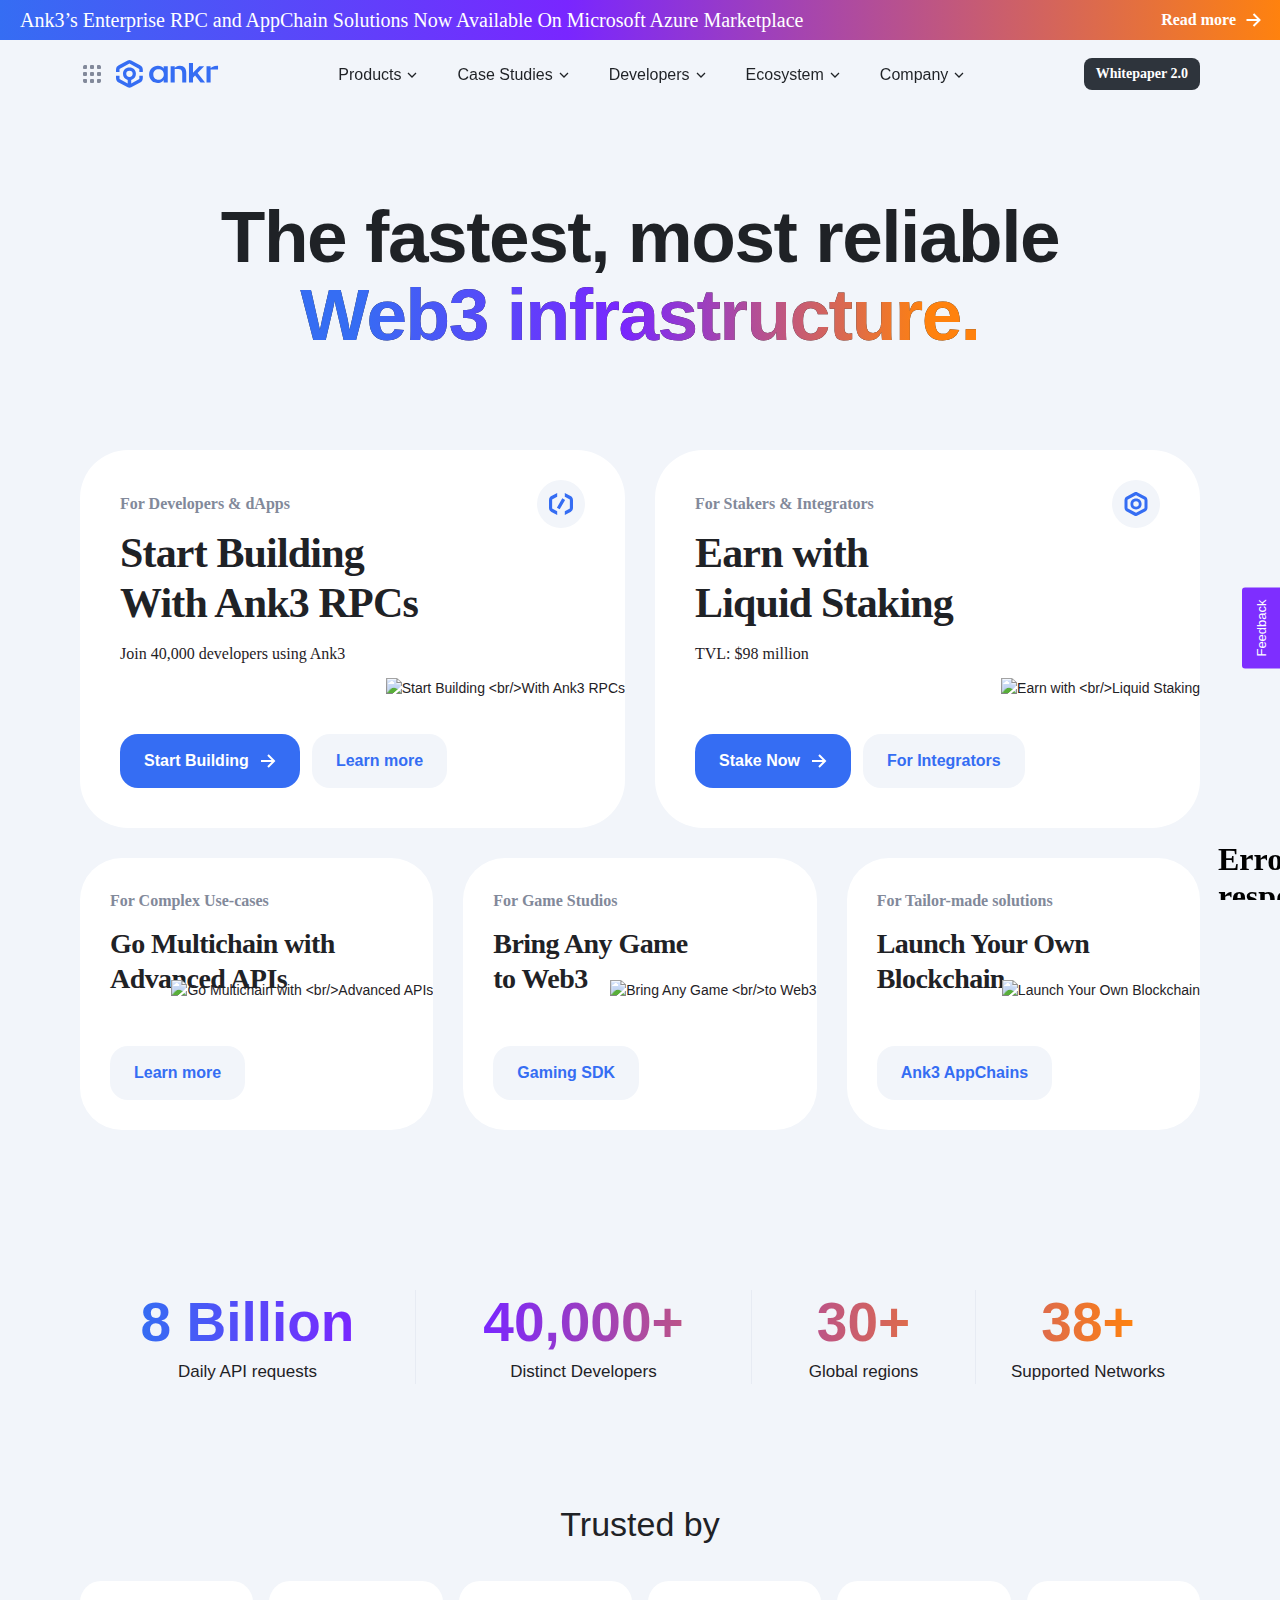
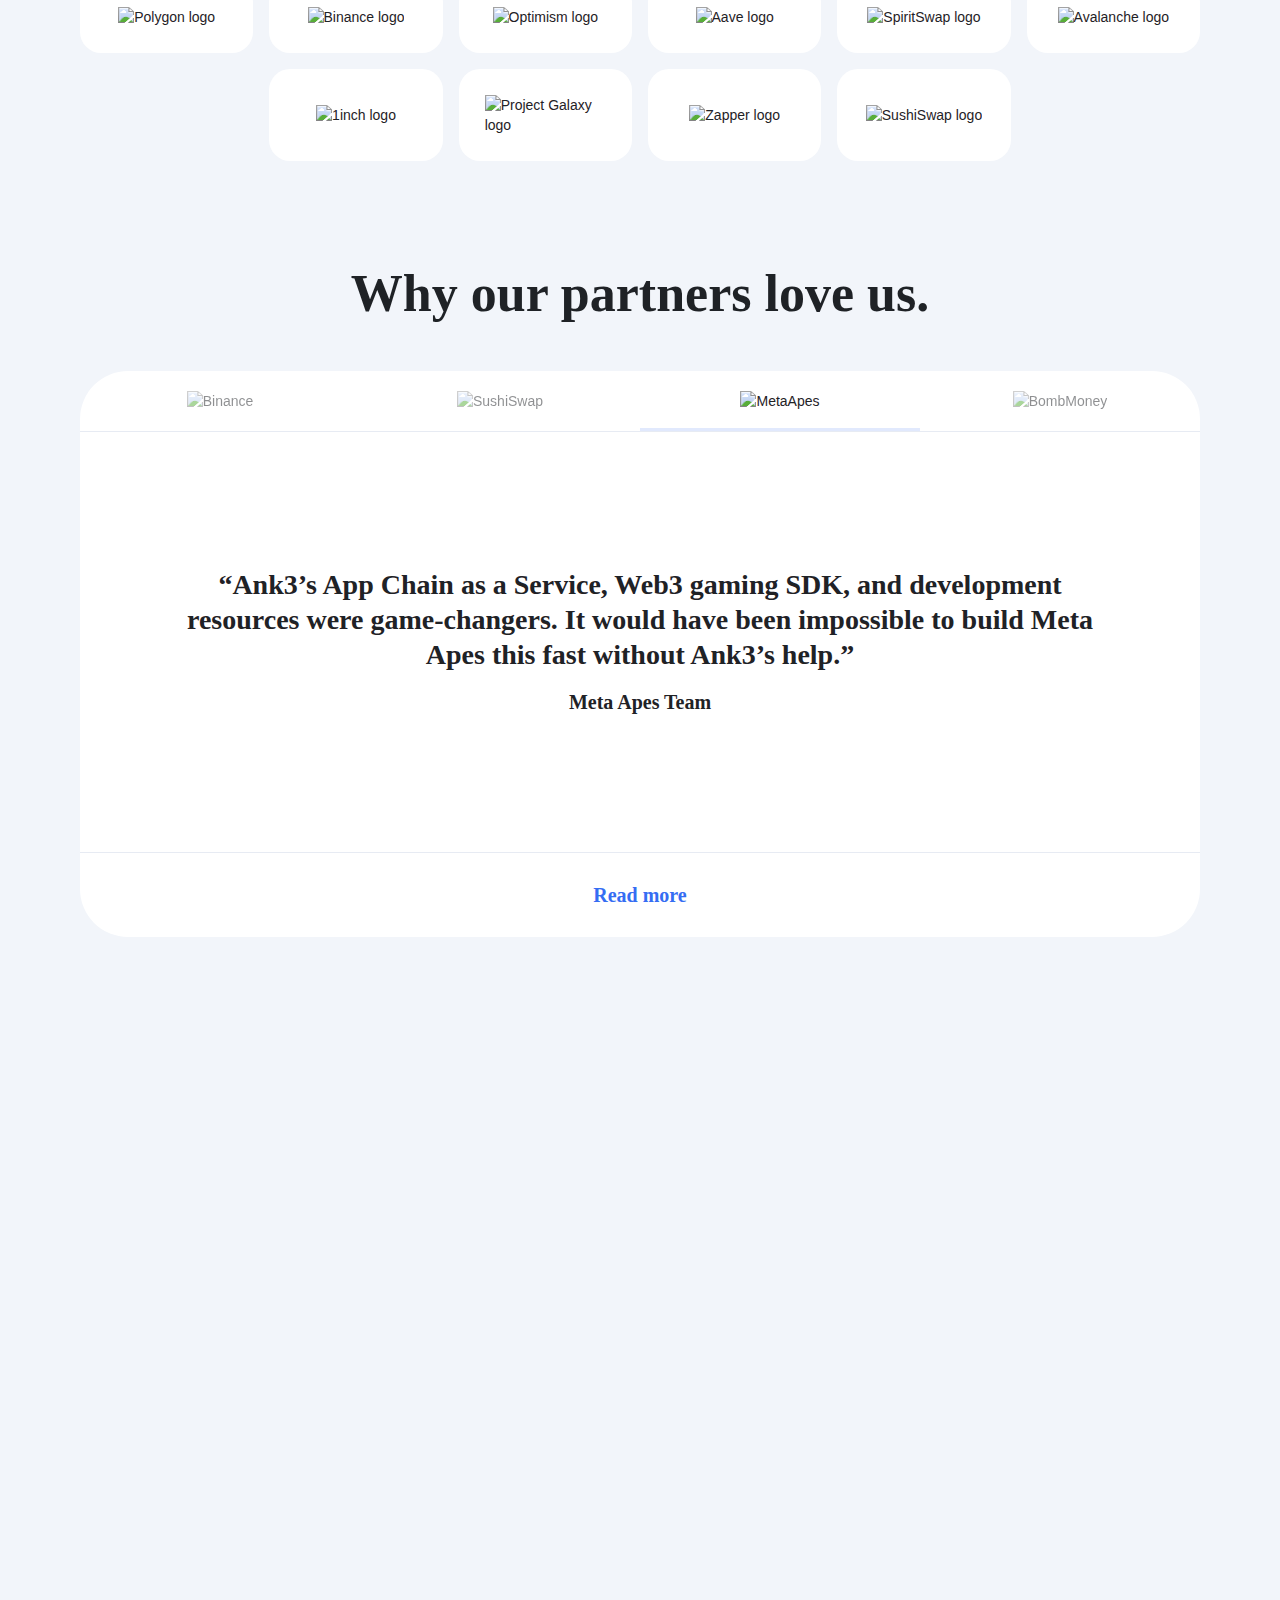
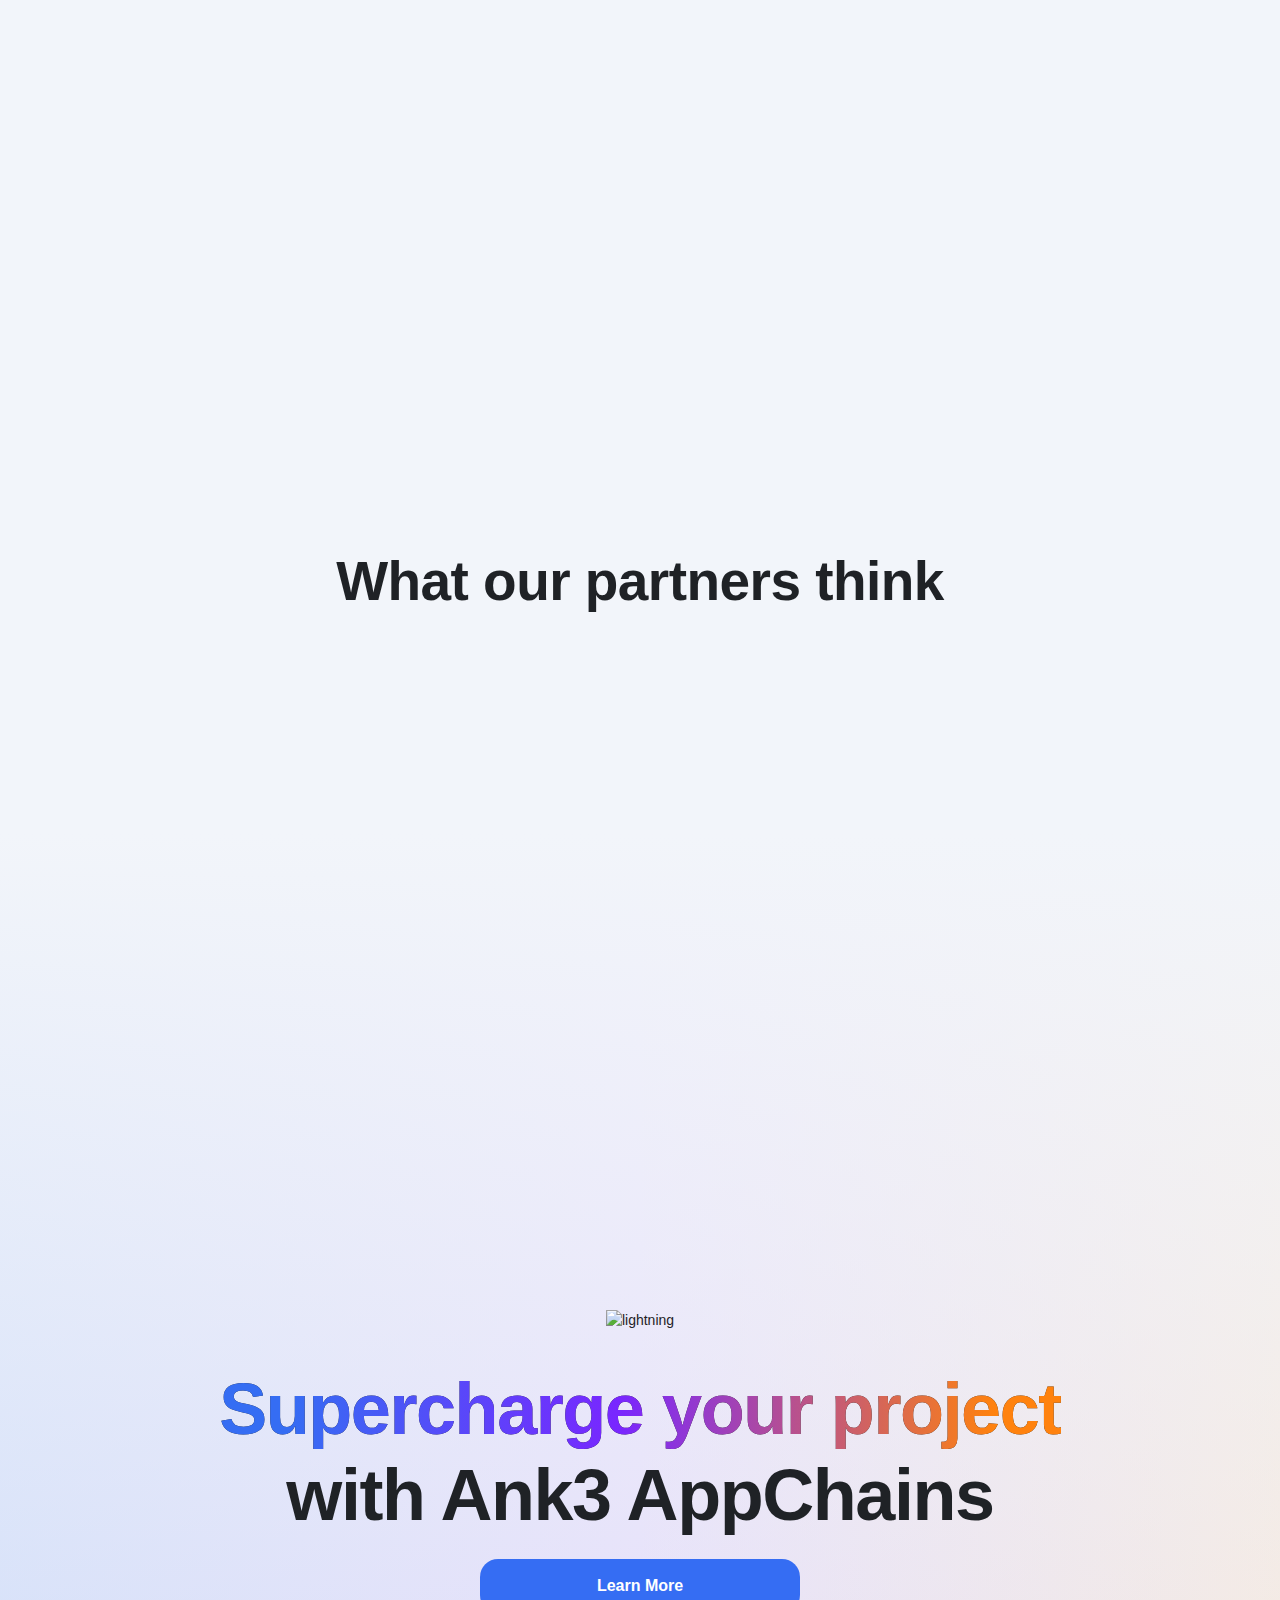
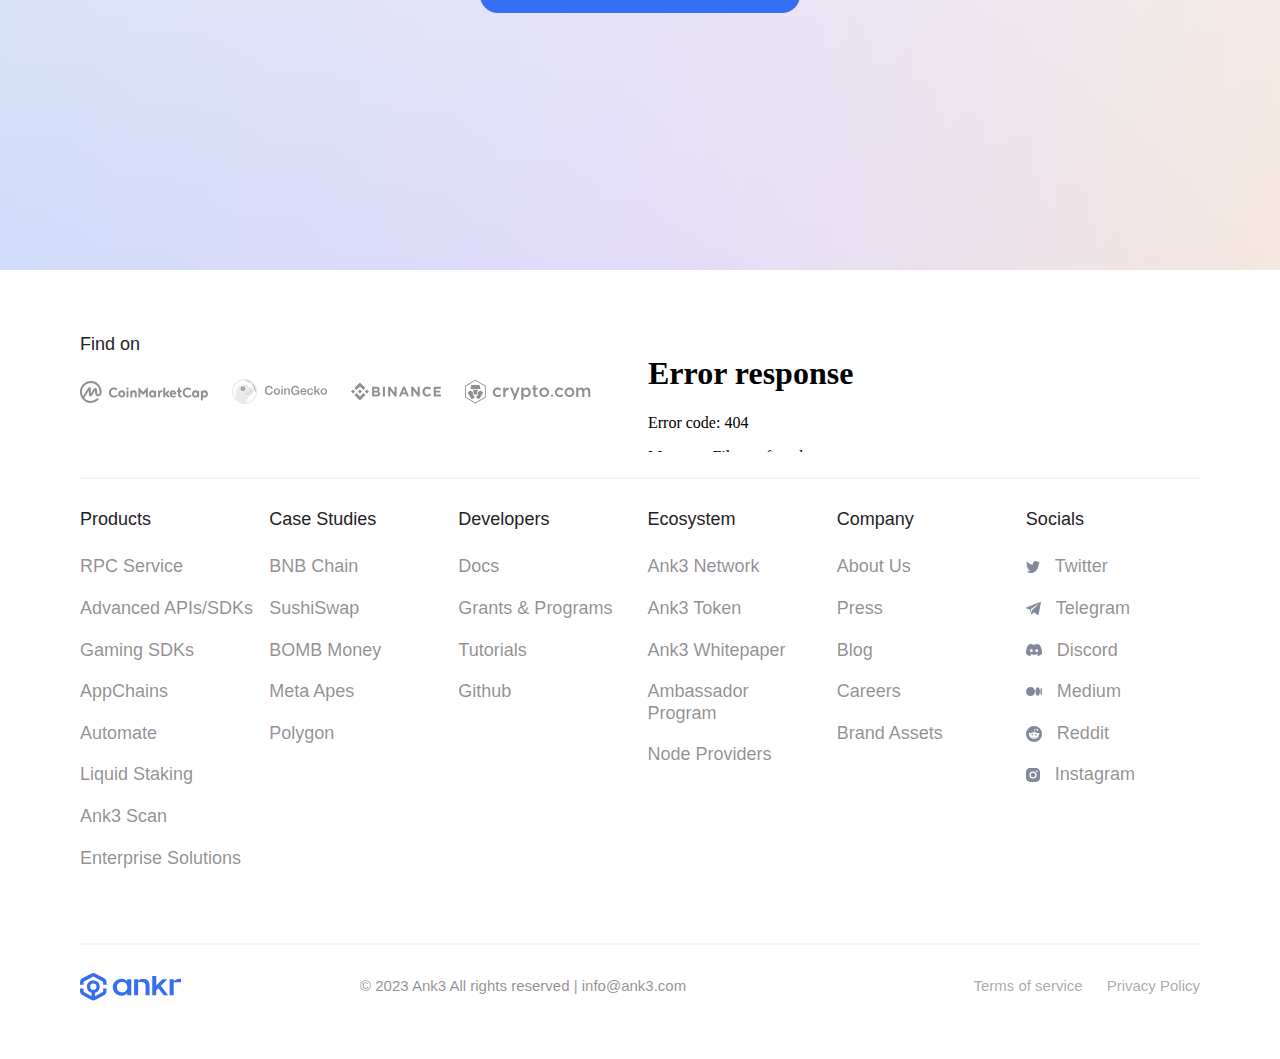
==== commit 52598789: "Update index.html" ====
--- a/index.html
+++ b/index.html
@@ -1,6 +1,6 @@
 <!DOCTYPE html>
-<!-- saved from url=(0021)https://www.ankr.com/ -->
-<html lang="en" dir="ltr"><head><meta http-equiv="Content-Type" content="text/html; charset=UTF-8"><meta name="viewport" content="width=device-width, minimum-scale=1, initial-scale=1, shrink-to-fit=no, user-scalable=no"><meta name="theme-color" content="#245AE5"><link rel="apple-touch-icon" sizes="180x180" href="https://www.ankr.com/static/favicon/apple-touch-icon.png"><link rel="icon" type="image/png" sizes="32x32" href="https://www.ankr.com/static/favicon/favicon-32x32.png"><link rel="icon" type="image/png" sizes="16x16" href="https://www.ankr.com/static/favicon/favicon-16x16.png"><link rel="manifest" href="https://www.ankr.com/static/favicon/site.webmanifest"><link rel="shortcut icon" href="https://www.ankr.com/static/favicon/favicon.ico"><link rel="mask-icon" href="https://www.ankr.com/static/favicon/safari-pinned-tab.svg" color="#006dff"><meta name="msapplication-TileColor" content="#006dff"><link rel="stylesheet" href="./Ankr _ The Fastest Web3 Infrastructure_files/stylesheet.css"><link rel="stylesheet" href="./Ankr _ The Fastest Web3 Infrastructure_files/stylesheet(1).css"><link rel="stylesheet" href="./Ankr _ The Fastest Web3 Infrastructure_files/stylesheet(2).css"><link rel="stylesheet" href="./Ankr _ The Fastest Web3 Infrastructure_files/icon"><meta name="version" content="www-ankr-com-1.2.8a"><meta property="og:type" content="website"><meta property="twitter:card" content="summary"><script type="text/javascript" async="" src="./Ankr _ The Fastest Web3 Infrastructure_files/js"></script><script type="text/javascript" async="" src="./Ankr _ The Fastest Web3 Infrastructure_files/hotjar-3065256.js.下载"></script><script type="text/javascript" async="" src="./Ankr _ The Fastest Web3 Infrastructure_files/analytics.js.下载"></script><script type="text/javascript" async="" referrerpolicy="unsafe-url" src="./Ankr _ The Fastest Web3 Infrastructure_files/63229278a62b944e970d6175"></script><script async="" src="./Ankr _ The Fastest Web3 Infrastructure_files/gtm.js.下载"></script><script type="application/ld+json">{"@context":"https://schema.org","@type":"Organization","name":"Ankr - Web 3.0 Crypto","url":"https://www.ankr.com/","logo":"https://www.ankr.com/static/favicon/apple-touch-icon.png"}</script><script>
+<!-- saved from url=(0021)https://www.ank3.com/ -->
+<html lang="en" dir="ltr"><head><meta http-equiv="Content-Type" content="text/html; charset=UTF-8"><meta name="viewport" content="width=device-width, minimum-scale=1, initial-scale=1, shrink-to-fit=no, user-scalable=no"><meta name="theme-color" content="#245AE5"><link rel="apple-touch-icon" sizes="180x180" href="https://www.ank3.com/static/favicon/apple-touch-icon.png"><link rel="icon" type="image/png" sizes="32x32" href="https://www.ank3.com/static/favicon/favicon-32x32.png"><link rel="icon" type="image/png" sizes="16x16" href="https://www.ank3.com/static/favicon/favicon-16x16.png"><link rel="manifest" href="https://www.ank3.com/static/favicon/site.webmanifest"><link rel="shortcut icon" href="https://www.ank3.com/static/favicon/favicon.ico"><link rel="mask-icon" href="https://www.ank3.com/static/favicon/safari-pinned-tab.svg" color="#006dff"><meta name="msapplication-TileColor" content="#006dff"><link rel="stylesheet" href="./Ank3 _ The Fastest Web3 Infrastructure_files/stylesheet.css"><link rel="stylesheet" href="./Ank3 _ The Fastest Web3 Infrastructure_files/stylesheet(1).css"><link rel="stylesheet" href="./Ank3 _ The Fastest Web3 Infrastructure_files/stylesheet(2).css"><link rel="stylesheet" href="./Ank3 _ The Fastest Web3 Infrastructure_files/icon"><meta name="version" content="www-ank3-com-1.2.8a"><meta property="og:type" content="website"><meta property="twitter:card" content="summary"><script type="text/javascript" async="" src="./Ank3 _ The Fastest Web3 Infrastructure_files/js"></script><script type="text/javascript" async="" src="./Ank3 _ The Fastest Web3 Infrastructure_files/hotjar-3065256.js.下载"></script><script type="text/javascript" async="" src="./Ank3 _ The Fastest Web3 Infrastructure_files/analytics.js.下载"></script><script type="text/javascript" async="" referrerpolicy="unsafe-url" src="./Ank3 _ The Fastest Web3 Infrastructure_files/63229278a62b944e970d6175"></script><script async="" src="./Ank3 _ The Fastest Web3 Infrastructure_files/gtm.js.下载"></script><script type="application/ld+json">{"@context":"https://schema.org","@type":"Organization","name":"Ank3 - Web 3.0 Crypto","url":"https://www.ank3.com/","logo":"https://www.ank3.com/static/favicon/apple-touch-icon.png"}</script><script>
                   (function(w, d, s, l, i) {
                     w[l] = w[l] || [];
                     w[l].push({
@@ -15,7 +15,7 @@
                       'https://www.googletagmanager.com/gtm.js?id=' + i + dl;
                     f.parentNode.insertBefore(j, f);
                   })(window, document, 'script', 'dataLayer', 'GTM-MHFNZJ5');
-                </script><script data-jsd-embedded="true" data-key="7a14b4a4-b920-452c-a7ee-dc55c79ad24e" data-base-url="https://jsd-widget.atlassian.com" src="./Ankr _ The Fastest Web3 Infrastructure_files/embed.js.下载"></script><script>
+                </script><script data-jsd-embedded="true" data-key="7a14b4a4-b920-452c-a7ee-dc55c79ad24e" data-base-url="https://jsd-widget.atlassian.com" src="./Ank3 _ The Fastest Web3 Infrastructure_files/embed.js.下载"></script><script>
                   (function () {
                     var zi = document.createElement('script');
                     zi.type = 'text/javascript';
@@ -25,7 +25,7 @@
                     var s = document.getElementsByTagName('script')[0];
                     s.parentNode.insertBefore(zi, s);
                     })();
-                </script><meta name="viewport" content="width=device-width"><title>Ankr | The Fastest Web3 Infrastructure</title><meta name="Description" content="Build on Web3 with a fast, reliable and distributed network of blockchain nodes. Earn with Liquid Staking and integrate it to power your app."><meta name="keywords" content="Ankr; Multi-Chain; Staking; DeFi Fixed Income; API; Nodes; Web 3.0 infrastructure; Internet Bonds; Parachain Bonds; crypto passive income; Liquid Staking; Liquid Bonding"><link rel="canonical" href="https://www.ankr.com/"><meta name="robots" content="index, follow"><meta property="og:url" content="https://www.ankr.com/"><meta property="og:title" content="Decentralized Infrastructure to Build and Earn in Web3"><meta property="og:description" content="Get faster, more reliable multi-chain development tools"><meta property="og:image" content="https://www.ankr.com/static/logo.png"><meta property="twitter:url" content="https://www.ankr.com/"><meta property="twitter:title" content="Decentralized Infrastructure to Build and Earn in Web3"><meta property="twitter:description" content="Get faster, more reliable multi-chain development tools"><meta property="twitter:image" content="https://www.ankr.com/static/logo.png"><meta name="next-head-count" content="15"><link rel="preload" href="./Ankr _ The Fastest Web3 Infrastructure_files/styles.4ccb09d5.chunk.css" as="style"><link rel="stylesheet" href="./Ankr _ The Fastest Web3 Infrastructure_files/styles.4ccb09d5.chunk.css" data-n-g=""><noscript data-n-css=""></noscript><link rel="preload" href="./Ankr _ The Fastest Web3 Infrastructure_files/main-d44e88c39bb3205a0a89.js.下载" as="script"><link rel="preload" href="./Ankr _ The Fastest Web3 Infrastructure_files/webpack-61ba5034bd27a8d27ce4.js.下载" as="script"><link rel="preload" href="./Ankr _ The Fastest Web3 Infrastructure_files/framework.e78a44aa1cf7f14aed31.js.下载" as="script"><link rel="preload" href="./Ankr _ The Fastest Web3 Infrastructure_files/4f149b58.b82f7cf51bed7b921283.js.下载" as="script"><link rel="preload" href="./Ankr _ The Fastest Web3 Infrastructure_files/commons.151cedc413a97e532437.js.下载" as="script"><link rel="preload" href="./Ankr _ The Fastest Web3 Infrastructure_files/65f5b53352f7b683c9b76bf3a64844be7d1cf51d.8fd9b3c20356025f8181.js.下载" as="script"><link rel="preload" href="./Ankr _ The Fastest Web3 Infrastructure_files/f37bd4168d35a9af1dc98bc079f289aff8799f0e.eb165ff0ff8c4aceb7c3.js.下载" as="script"><link rel="preload" href="./Ankr _ The Fastest Web3 Infrastructure_files/styles.89cfb36afa5e8a76f531.js.下载" as="script"><link rel="preload" href="./Ankr _ The Fastest Web3 Infrastructure_files/_app-3c51c47c7a752ad951ad.js.下载" as="script"><link rel="preload" href="./Ankr _ The Fastest Web3 Infrastructure_files/19250ba1.98f4ea5eb847df02f68b.js.下载" as="script"><link rel="preload" href="./Ankr _ The Fastest Web3 Infrastructure_files/d1a45482e84e345cbaccb8b4f3b95f6ed27cd41a.857a1274c5197b1dcb5e.js.下载" as="script"><link rel="preload" href="./Ankr _ The Fastest Web3 Infrastructure_files/fce46fa3ab71a62d8ad99553077bced5409858b4.582a7a98d18295d842c8.js.下载" as="script"><link rel="preload" href="./Ankr _ The Fastest Web3 Infrastructure_files/901d89690f6e11251b0bdab14ddcae4d4d5b0a46.df7ba0f489a1c446c593.js.下载" as="script"><link rel="preload" href="./Ankr _ The Fastest Web3 Infrastructure_files/07a3050c6caadc630116423e15fcdb878d466071.d07aca618208e5d9f9bd.js.下载" as="script"><link rel="preload" href="./Ankr _ The Fastest Web3 Infrastructure_files/index-3d965da7fb8f814bf4b6.js.下载" as="script"><style data-jss="" data-meta="MuiCssBaseline">
+                </script><meta name="viewport" content="width=device-width"><title>Ank3 | The Fastest Web3 Infrastructure</title><meta name="Description" content="Build on Web3 with a fast, reliable and distributed network of blockchain nodes. Earn with Liquid Staking and integrate it to power your app."><meta name="keywords" content="Ank3; Multi-Chain; Staking; DeFi Fixed Income; API; Nodes; Web 3.0 infrastructure; Internet Bonds; Parachain Bonds; crypto passive income; Liquid Staking; Liquid Bonding"><link rel="canonical" href="https://www.ank3.com/"><meta name="robots" content="index, follow"><meta property="og:url" content="https://www.ank3.com/"><meta property="og:title" content="Decentralized Infrastructure to Build and Earn in Web3"><meta property="og:description" content="Get faster, more reliable multi-chain development tools"><meta property="og:image" content="https://www.ank3.com/static/logo.png"><meta property="twitter:url" content="https://www.ank3.com/"><meta property="twitter:title" content="Decentralized Infrastructure to Build and Earn in Web3"><meta property="twitter:description" content="Get faster, more reliable multi-chain development tools"><meta property="twitter:image" content="https://www.ank3.com/static/logo.png"><meta name="next-head-count" content="15"><link rel="preload" href="./Ank3 _ The Fastest Web3 Infrastructure_files/styles.4ccb09d5.chunk.css" as="style"><link rel="stylesheet" href="./Ank3 _ The Fastest Web3 Infrastructure_files/styles.4ccb09d5.chunk.css" data-n-g=""><noscript data-n-css=""></noscript><link rel="preload" href="./Ank3 _ The Fastest Web3 Infrastructure_files/main-d44e88c39bb3205a0a89.js.下载" as="script"><link rel="preload" href="./Ank3 _ The Fastest Web3 Infrastructure_files/webpack-61ba5034bd27a8d27ce4.js.下载" as="script"><link rel="preload" href="./Ank3 _ The Fastest Web3 Infrastructure_files/framework.e78a44aa1cf7f14aed31.js.下载" as="script"><link rel="preload" href="./Ank3 _ The Fastest Web3 Infrastructure_files/4f149b58.b82f7cf51bed7b921283.js.下载" as="script"><link rel="preload" href="./Ank3 _ The Fastest Web3 Infrastructure_files/commons.151cedc413a97e532437.js.下载" as="script"><link rel="preload" href="./Ank3 _ The Fastest Web3 Infrastructure_files/65f5b53352f7b683c9b76bf3a64844be7d1cf51d.8fd9b3c20356025f8181.js.下载" as="script"><link rel="preload" href="./Ank3 _ The Fastest Web3 Infrastructure_files/f37bd4168d35a9af1dc98bc079f289aff8799f0e.eb165ff0ff8c4aceb7c3.js.下载" as="script"><link rel="preload" href="./Ank3 _ The Fastest Web3 Infrastructure_files/styles.89cfb36afa5e8a76f531.js.下载" as="script"><link rel="preload" href="./Ank3 _ The Fastest Web3 Infrastructure_files/_app-3c51c47c7a752ad951ad.js.下载" as="script"><link rel="preload" href="./Ank3 _ The Fastest Web3 Infrastructure_files/19250ba1.98f4ea5eb847df02f68b.js.下载" as="script"><link rel="preload" href="./Ank3 _ The Fastest Web3 Infrastructure_files/d1a45482e84e345cbaccb8b4f3b95f6ed27cd41a.857a1274c5197b1dcb5e.js.下载" as="script"><link rel="preload" href="./Ank3 _ The Fastest Web3 Infrastructure_files/fce46fa3ab71a62d8ad99553077bced5409858b4.582a7a98d18295d842c8.js.下载" as="script"><link rel="preload" href="./Ank3 _ The Fastest Web3 Infrastructure_files/901d89690f6e11251b0bdab14ddcae4d4d5b0a46.df7ba0f489a1c446c593.js.下载" as="script"><link rel="preload" href="./Ank3 _ The Fastest Web3 Infrastructure_files/07a3050c6caadc630116423e15fcdb878d466071.d07aca618208e5d9f9bd.js.下载" as="script"><link rel="preload" href="./Ank3 _ The Fastest Web3 Infrastructure_files/index-3d965da7fb8f814bf4b6.js.下载" as="script"><style data-jss="" data-meta="MuiCssBaseline">
 html {
   box-sizing: border-box;
   -webkit-font-smoothing: antialiased;
@@ -8361,7 +8361,7 @@
   color: #356DF3;
 }
 </style><style data-jss="" data-meta="makeStyles">
-</style><link as="script" rel="prefetch" href="./Ankr _ The Fastest Web3 Infrastructure_files/19250ba1.98f4ea5eb847df02f68b.js.下载"><link as="script" rel="prefetch" href="./Ankr _ The Fastest Web3 Infrastructure_files/d1a45482e84e345cbaccb8b4f3b95f6ed27cd41a.857a1274c5197b1dcb5e.js.下载"><link as="script" rel="prefetch" href="./Ankr _ The Fastest Web3 Infrastructure_files/fce46fa3ab71a62d8ad99553077bced5409858b4.582a7a98d18295d842c8.js.下载"><link as="script" rel="prefetch" href="./Ankr _ The Fastest Web3 Infrastructure_files/98c697dd9fd3dd525cace06dcb110e417461f3de.28a7594c25fe98d96467.js.下载"><link as="script" rel="prefetch" href="./Ankr _ The Fastest Web3 Infrastructure_files/app-chains-0cb742d15bd48a1f4a69.js.下载"><link as="script" rel="prefetch" href="./Ankr _ The Fastest Web3 Infrastructure_files/gaming-0c5919ad310db5be130f.js.下载"><link as="script" rel="prefetch" href="./Ankr _ The Fastest Web3 Infrastructure_files/2876ca327bd2d11b885a30492c1e40bd07ad68c9.e7078996428b37da12cc.js.下载"><link as="script" rel="prefetch" href="./Ankr _ The Fastest Web3 Infrastructure_files/07a3050c6caadc630116423e15fcdb878d466071.d07aca618208e5d9f9bd.js.下载"><link as="script" rel="prefetch" href="./Ankr _ The Fastest Web3 Infrastructure_files/remote-procedure-call-aaf143c03464dd83066e.js.下载"><link as="script" rel="prefetch" href="./Ankr _ The Fastest Web3 Infrastructure_files/901d89690f6e11251b0bdab14ddcae4d4d5b0a46.df7ba0f489a1c446c593.js.下载"><link as="script" rel="prefetch" href="./Ankr _ The Fastest Web3 Infrastructure_files/index-3d965da7fb8f814bf4b6.js.下载"><link as="script" rel="prefetch" href="./Ankr _ The Fastest Web3 Infrastructure_files/bfa37fcd0818edd0d3354ea585e5d4d4b3e87fa4.65157cf45a52d066764e.js.下载"><link as="script" rel="prefetch" href="./Ankr _ The Fastest Web3 Infrastructure_files/[slug]-b27f51d84006c57f3bfb.js.下载"><script async="" src="./Ankr _ The Fastest Web3 Infrastructure_files/pixel.js.下载"></script><script async="" src="./Ankr _ The Fastest Web3 Infrastructure_files/modules.53f5fff20fad7eeb1678.js.下载" charset="utf-8"></script><script src="./Ankr _ The Fastest Web3 Infrastructure_files/preact-incoming-feedback.0d2e367202b9907e9653.js.下载"></script><style>._hj-Pbej5__styles__resetStyles *{line-height:normal;font-family:Arial, sans-serif, Tahoma !important;text-transform:initial !important;letter-spacing:normal !important}._hj-Pbej5__styles__resetStyles *::before,._hj-Pbej5__styles__resetStyles *::after{box-sizing:initial}._hj-Pbej5__styles__resetStyles div{height:auto}._hj-Pbej5__styles__resetStyles div,._hj-Pbej5__styles__resetStyles span,._hj-Pbej5__styles__resetStyles p,._hj-Pbej5__styles__resetStyles a,._hj-Pbej5__styles__resetStyles button{font-weight:normal !important}._hj-Pbej5__styles__resetStyles div,._hj-Pbej5__styles__resetStyles span,._hj-Pbej5__styles__resetStyles p,._hj-Pbej5__styles__resetStyles a,._hj-Pbej5__styles__resetStyles img,._hj-Pbej5__styles__resetStyles strong,._hj-Pbej5__styles__resetStyles form,._hj-Pbej5__styles__resetStyles label{border:0;font-size:100%;vertical-align:baseline;background:transparent;margin:0;padding:0;float:none !important}._hj-Pbej5__styles__resetStyles span{color:inherit}._hj-Pbej5__styles__resetStyles ol,._hj-Pbej5__styles__resetStyles ul,._hj-Pbej5__styles__resetStyles li{list-style:none !important;margin:0 !important;padding:0 !important}._hj-Pbej5__styles__resetStyles li:before,._hj-Pbej5__styles__resetStyles li:after{content:none !important}._hj-Pbej5__styles__resetStyles hr{display:block;height:1px;border:0;border-top:1px solid #ccc;margin:1em 0;padding:0}._hj-Pbej5__styles__resetStyles input[type='submit'],._hj-Pbej5__styles__resetStyles input[type='button'],._hj-Pbej5__styles__resetStyles button{margin:0;padding:0;float:none !important}._hj-Pbej5__styles__resetStyles input,._hj-Pbej5__styles__resetStyles select,._hj-Pbej5__styles__resetStyles a img{vertical-align:middle}._hj-s3UIi__styles__globalStyles *,._hj-s3UIi__styles__globalStyles *::before,._hj-s3UIi__styles__globalStyles *::after{box-sizing:border-box}@font-face{font-family:'hotjar';src:url(https://script.hotjar.com/font-hotjar_5.f4b154.eot);src:url(https://script.hotjar.com/font-hotjar_5.f4b154.eot#iefix) format("embedded-opentype"),url(https://script.hotjar.com/font-hotjar_5.65042d.woff2) format("woff2"),url(https://script.hotjar.com/font-hotjar_5.0ddfe2.ttf) format("truetype"),url(https://script.hotjar.com/font-hotjar_5.17b429.woff) format("woff"),url(https://script.hotjar.com/font-hotjar_5.2c7ab2.svg#hotjar) format("svg");font-weight:normal;font-style:normal}@keyframes _hj-eYRYp__styles__spin{0%{transform:rotate(0deg)}100%{transform:rotate(360deg)}}@keyframes _hj-5\+Z5O__styles__colors{0%{border-color:#f4364c;border-top-color:transparent}25%{border-color:#00a2f2;border-top-color:transparent}50%{border-color:#efb60c;border-top-color:transparent}75%{border-color:#42ca49;border-top-color:transparent}100%{border-color:#f4364c;border-top-color:transparent}}._hj-s3UIi__styles__globalStyles p{color:inherit !important}._hj-s3UIi__styles__globalStyles a,._hj-s3UIi__styles__globalStyles a:link,._hj-s3UIi__styles__globalStyles a:hover,._hj-s3UIi__styles__globalStyles a:active{color:inherit !important;text-decoration:underline}._hj-s3UIi__styles__globalStyles ._hj-L5SMl__styles__icon{speak:none !important;font-style:normal !important;font-weight:normal !important;font-variant:normal !important;text-transform:none !important;overflow-wrap:normal !important;word-break:normal !important;word-wrap:normal !important;white-space:nowrap !important;line-height:normal !important;-webkit-font-smoothing:antialiased !important;-moz-osx-font-smoothing:grayscale !important;vertical-align:middle !important}._hj-s3UIi__styles__globalStyles ._hj-L5SMl__styles__icon,._hj-s3UIi__styles__globalStyles ._hj-L5SMl__styles__icon:before,._hj-s3UIi__styles__globalStyles ._hj-L5SMl__styles__icon:after,._hj-s3UIi__styles__globalStyles ._hj-L5SMl__styles__icon *,._hj-s3UIi__styles__globalStyles ._hj-L5SMl__styles__icon *:before,._hj-s3UIi__styles__globalStyles ._hj-L5SMl__styles__icon *:after{font-family:'hotjar' !important;display:inline-block !important;direction:ltr !important}._hj-s3UIi__styles__globalStyles ._hj-L5SMl__styles__icon:before{color:inherit !important}._hj-s3UIi__styles__globalStyles ._hj-dk3Fb__styles__iconX:before{content:'\e803'}._hj-s3UIi__styles__globalStyles ._hj-9iDZB__styles__iconOk:before{content:'\e804'}._hj-s3UIi__styles__globalStyles ._hj-t13KX__styles__iconError:before{content:'\e90c'}._hj-s3UIi__styles__globalStyles ._hj-D\+oDX__styles__iconLogo:before{content:'\e806'}._hj-s3UIi__styles__globalStyles ._hj-Nbq9C__styles__iconSelectElement:before{content:'\e91a'}._hj-s3UIi__styles__globalStyles ._hj-mtJG6__styles__surveyIcons{background-repeat:no-repeat;width:16px;height:16px;display:inline-block !important;zoom:1;vertical-align:middle}._hj-widget-theme-light ._hj-s3UIi__styles__globalStyles ._hj-mtJG6__styles__surveyIcons{background-image:url(https://script.hotjar.com/widget_icons_light.766225.png)}._hj-widget-theme-dark ._hj-s3UIi__styles__globalStyles ._hj-mtJG6__styles__surveyIcons{background-image:url(https://script.hotjar.com/widget_icons_dark.ad934a.png)}._hj-s3UIi__styles__globalStyles ._hj-EZqbk__styles__inputField{font-family:Arial, sans-serif, Tahoma;font-size:14px;color:#333 !important;padding:6px !important;text-indent:0 !important;height:30px;width:100%;min-width:100%;background:white;border:1px solid !important;outline:none !important;max-width:none !important;float:none;border-radius:3px}._hj-s3UIi__styles__globalStyles ._hj-AwaE7__styles__textarea{resize:none;height:100px}._hj-s3UIi__styles__globalStyles ._hj-EIBGi__styles__basicButton,._hj-s3UIi__styles__globalStyles ._hj-SU8LU__styles__primaryButton{cursor:pointer;text-decoration:none;text-transform:capitalize;font-size:14px;font-weight:bold;padding:6px 16px !important;border:0;outline:0;display:inline-block;vertical-align:top;width:auto;zoom:1;transition:all 0.2s ease-in-out;box-shadow:0 2px 3px 0 rgba(0,0,0,0.15);border-radius:4px;color:white}._hj-s3UIi__styles__globalStyles ._hj-EIBGi__styles__basicButton:hover,._hj-s3UIi__styles__globalStyles ._hj-SU8LU__styles__primaryButton:hover,._hj-s3UIi__styles__globalStyles ._hj-EIBGi__styles__basicButton:focus,._hj-s3UIi__styles__globalStyles ._hj-SU8LU__styles__primaryButton:focus,._hj-s3UIi__styles__globalStyles ._hj-EIBGi__styles__basicButton:active,._hj-s3UIi__styles__globalStyles ._hj-SU8LU__styles__primaryButton:active{background:#00a251}._hj-s3UIi__styles__globalStyles ._hj-EIBGi__styles__basicButton[disabled],._hj-s3UIi__styles__globalStyles ._hj-SU8LU__styles__primaryButton[disabled]{cursor:default}._hj-s3UIi__styles__globalStyles ._hj-SU8LU__styles__primaryButton{font-size:14px !important;font-weight:500 !important;padding:6px 16px !important;border:0 !important;outline:0 !important;min-height:initial !important;width:auto !important;min-width:initial !important;background:var(--hjFeedbackAccentColor) !important;color:var(--hjFeedbackAccentTextColor) !important;box-shadow:none !important}._hj-s3UIi__styles__globalStyles ._hj-SU8LU__styles__primaryButton:hover,._hj-s3UIi__styles__globalStyles ._hj-SU8LU__styles__primaryButton:focus,._hj-s3UIi__styles__globalStyles ._hj-SU8LU__styles__primaryButton:active{background:var(--hjFeedbackAccentActiveColor) !important}._hj-s3UIi__styles__globalStyles ._hj-SU8LU__styles__primaryButton:focus{background:var(--hjFeedbackAccentColor) !important;box-shadow:0 0 0 1px var(--hjFeedbackPrimaryColor),0 0 0 3px var(--hjFeedbackAccentColor) !important}._hj-s3UIi__styles__globalStyles ._hj-SU8LU__styles__primaryButton:hover{background:var(--hjFeedbackAccentHoverColor) !important}._hj-s3UIi__styles__globalStyles ._hj-SU8LU__styles__primaryButton[disabled]{cursor:default;background:var(--hjFeedbackDisabledAccentColor) !important;color:var(--hjFeedbackDisabledAccentTextColor) !important}._hj-s3UIi__styles__globalStyles ._hj-F457\+__styles__clearButton{cursor:pointer;text-decoration:underline;font-size:13px !important;padding:7px 10px !important;border:0 !important}._hj-s3UIi__styles__globalStyles ._hj-F457\+__styles__clearButton,._hj-s3UIi__styles__globalStyles ._hj-F457\+__styles__clearButton:hover,._hj-s3UIi__styles__globalStyles ._hj-F457\+__styles__clearButton:focus,._hj-s3UIi__styles__globalStyles ._hj-F457\+__styles__clearButton:active{background:transparent !important}._hj-s3UIi__styles__globalStyles ._hj-hTm4\+__styles__answersContentWrapper{padding:4px 12px 16px 12px}._hj-s3UIi__styles__globalStyles ._hj-ag9y\+__styles__spinner{border:1px solid rgba(0,0,0,0.6);border-top-color:transparent !important;border-radius:50%;transform:rotate(0deg);animation:_hj-eYRYp__styles__spin 0.4s linear infinite, _hj-5\+Z5O__styles__colors 5.6s ease-in-out infinite}._hj-s3UIi__styles__globalStyles ._hj-H1LCt__styles__widget{font-size:13px !important;position:fixed;z-index:2147483640;bottom:-400px;right:100px;width:300px;-webkit-border-radius:5px 5px 0 0;-moz-border-radius:5px 5px 0 0;border-radius:5px 5px 0 0;-webkit-transform:translateZ(0) !important;transform:translateZ(0) !important}._hj-AwaE7__styles__textarea{}._hj-dk3Fb__styles__iconX,._hj-9iDZB__styles__iconOk,._hj-t13KX__styles__iconError,._hj-D\+oDX__styles__iconLogo,._hj-Nbq9C__styles__iconSelectElement{}._hj-eJm8p__styles__rtl,._hj-eJm8p__styles__rtl *{direction:rtl !important}._hj-hc6BA__styles__roundedCorners{border-radius:3px}._hj-A4W17__styles__inlineSurvey{padding:20px}@media screen and (max-width: 480px){._hj-A4W17__styles__inlineSurvey{padding:20px 0;max-width:100%;overflow-x:auto}}
+</style><link as="script" rel="prefetch" href="./Ank3 _ The Fastest Web3 Infrastructure_files/19250ba1.98f4ea5eb847df02f68b.js.下载"><link as="script" rel="prefetch" href="./Ank3 _ The Fastest Web3 Infrastructure_files/d1a45482e84e345cbaccb8b4f3b95f6ed27cd41a.857a1274c5197b1dcb5e.js.下载"><link as="script" rel="prefetch" href="./Ank3 _ The Fastest Web3 Infrastructure_files/fce46fa3ab71a62d8ad99553077bced5409858b4.582a7a98d18295d842c8.js.下载"><link as="script" rel="prefetch" href="./Ank3 _ The Fastest Web3 Infrastructure_files/98c697dd9fd3dd525cace06dcb110e417461f3de.28a7594c25fe98d96467.js.下载"><link as="script" rel="prefetch" href="./Ank3 _ The Fastest Web3 Infrastructure_files/app-chains-0cb742d15bd48a1f4a69.js.下载"><link as="script" rel="prefetch" href="./Ank3 _ The Fastest Web3 Infrastructure_files/gaming-0c5919ad310db5be130f.js.下载"><link as="script" rel="prefetch" href="./Ank3 _ The Fastest Web3 Infrastructure_files/2876ca327bd2d11b885a30492c1e40bd07ad68c9.e7078996428b37da12cc.js.下载"><link as="script" rel="prefetch" href="./Ank3 _ The Fastest Web3 Infrastructure_files/07a3050c6caadc630116423e15fcdb878d466071.d07aca618208e5d9f9bd.js.下载"><link as="script" rel="prefetch" href="./Ank3 _ The Fastest Web3 Infrastructure_files/remote-procedure-call-aaf143c03464dd83066e.js.下载"><link as="script" rel="prefetch" href="./Ank3 _ The Fastest Web3 Infrastructure_files/901d89690f6e11251b0bdab14ddcae4d4d5b0a46.df7ba0f489a1c446c593.js.下载"><link as="script" rel="prefetch" href="./Ank3 _ The Fastest Web3 Infrastructure_files/index-3d965da7fb8f814bf4b6.js.下载"><link as="script" rel="prefetch" href="./Ank3 _ The Fastest Web3 Infrastructure_files/bfa37fcd0818edd0d3354ea585e5d4d4b3e87fa4.65157cf45a52d066764e.js.下载"><link as="script" rel="prefetch" href="./Ank3 _ The Fastest Web3 Infrastructure_files/[slug]-b27f51d84006c57f3bfb.js.下载"><script async="" src="./Ank3 _ The Fastest Web3 Infrastructure_files/pixel.js.下载"></script><script async="" src="./Ank3 _ The Fastest Web3 Infrastructure_files/modules.53f5fff20fad7eeb1678.js.下载" charset="utf-8"></script><script src="./Ank3 _ The Fastest Web3 Infrastructure_files/preact-incoming-feedback.0d2e367202b9907e9653.js.下载"></script><style>._hj-Pbej5__styles__resetStyles *{line-height:normal;font-family:Arial, sans-serif, Tahoma !important;text-transform:initial !important;letter-spacing:normal !important}._hj-Pbej5__styles__resetStyles *::before,._hj-Pbej5__styles__resetStyles *::after{box-sizing:initial}._hj-Pbej5__styles__resetStyles div{height:auto}._hj-Pbej5__styles__resetStyles div,._hj-Pbej5__styles__resetStyles span,._hj-Pbej5__styles__resetStyles p,._hj-Pbej5__styles__resetStyles a,._hj-Pbej5__styles__resetStyles button{font-weight:normal !important}._hj-Pbej5__styles__resetStyles div,._hj-Pbej5__styles__resetStyles span,._hj-Pbej5__styles__resetStyles p,._hj-Pbej5__styles__resetStyles a,._hj-Pbej5__styles__resetStyles img,._hj-Pbej5__styles__resetStyles strong,._hj-Pbej5__styles__resetStyles form,._hj-Pbej5__styles__resetStyles label{border:0;font-size:100%;vertical-align:baseline;background:transparent;margin:0;padding:0;float:none !important}._hj-Pbej5__styles__resetStyles span{color:inherit}._hj-Pbej5__styles__resetStyles ol,._hj-Pbej5__styles__resetStyles ul,._hj-Pbej5__styles__resetStyles li{list-style:none !important;margin:0 !important;padding:0 !important}._hj-Pbej5__styles__resetStyles li:before,._hj-Pbej5__styles__resetStyles li:after{content:none !important}._hj-Pbej5__styles__resetStyles hr{display:block;height:1px;border:0;border-top:1px solid #ccc;margin:1em 0;padding:0}._hj-Pbej5__styles__resetStyles input[type='submit'],._hj-Pbej5__styles__resetStyles input[type='button'],._hj-Pbej5__styles__resetStyles button{margin:0;padding:0;float:none !important}._hj-Pbej5__styles__resetStyles input,._hj-Pbej5__styles__resetStyles select,._hj-Pbej5__styles__resetStyles a img{vertical-align:middle}._hj-s3UIi__styles__globalStyles *,._hj-s3UIi__styles__globalStyles *::before,._hj-s3UIi__styles__globalStyles *::after{box-sizing:border-box}@font-face{font-family:'hotjar';src:url(https://script.hotjar.com/font-hotjar_5.f4b154.eot);src:url(https://script.hotjar.com/font-hotjar_5.f4b154.eot#iefix) format("embedded-opentype"),url(https://script.hotjar.com/font-hotjar_5.65042d.woff2) format("woff2"),url(https://script.hotjar.com/font-hotjar_5.0ddfe2.ttf) format("truetype"),url(https://script.hotjar.com/font-hotjar_5.17b429.woff) format("woff"),url(https://script.hotjar.com/font-hotjar_5.2c7ab2.svg#hotjar) format("svg");font-weight:normal;font-style:normal}@keyframes _hj-eYRYp__styles__spin{0%{transform:rotate(0deg)}100%{transform:rotate(360deg)}}@keyframes _hj-5\+Z5O__styles__colors{0%{border-color:#f4364c;border-top-color:transparent}25%{border-color:#00a2f2;border-top-color:transparent}50%{border-color:#efb60c;border-top-color:transparent}75%{border-color:#42ca49;border-top-color:transparent}100%{border-color:#f4364c;border-top-color:transparent}}._hj-s3UIi__styles__globalStyles p{color:inherit !important}._hj-s3UIi__styles__globalStyles a,._hj-s3UIi__styles__globalStyles a:link,._hj-s3UIi__styles__globalStyles a:hover,._hj-s3UIi__styles__globalStyles a:active{color:inherit !important;text-decoration:underline}._hj-s3UIi__styles__globalStyles ._hj-L5SMl__styles__icon{speak:none !important;font-style:normal !important;font-weight:normal !important;font-variant:normal !important;text-transform:none !important;overflow-wrap:normal !important;word-break:normal !important;word-wrap:normal !important;white-space:nowrap !important;line-height:normal !important;-webkit-font-smoothing:antialiased !important;-moz-osx-font-smoothing:grayscale !important;vertical-align:middle !important}._hj-s3UIi__styles__globalStyles ._hj-L5SMl__styles__icon,._hj-s3UIi__styles__globalStyles ._hj-L5SMl__styles__icon:before,._hj-s3UIi__styles__globalStyles ._hj-L5SMl__styles__icon:after,._hj-s3UIi__styles__globalStyles ._hj-L5SMl__styles__icon *,._hj-s3UIi__styles__globalStyles ._hj-L5SMl__styles__icon *:before,._hj-s3UIi__styles__globalStyles ._hj-L5SMl__styles__icon *:after{font-family:'hotjar' !important;display:inline-block !important;direction:ltr !important}._hj-s3UIi__styles__globalStyles ._hj-L5SMl__styles__icon:before{color:inherit !important}._hj-s3UIi__styles__globalStyles ._hj-dk3Fb__styles__iconX:before{content:'\e803'}._hj-s3UIi__styles__globalStyles ._hj-9iDZB__styles__iconOk:before{content:'\e804'}._hj-s3UIi__styles__globalStyles ._hj-t13KX__styles__iconError:before{content:'\e90c'}._hj-s3UIi__styles__globalStyles ._hj-D\+oDX__styles__iconLogo:before{content:'\e806'}._hj-s3UIi__styles__globalStyles ._hj-Nbq9C__styles__iconSelectElement:before{content:'\e91a'}._hj-s3UIi__styles__globalStyles ._hj-mtJG6__styles__surveyIcons{background-repeat:no-repeat;width:16px;height:16px;display:inline-block !important;zoom:1;vertical-align:middle}._hj-widget-theme-light ._hj-s3UIi__styles__globalStyles ._hj-mtJG6__styles__surveyIcons{background-image:url(https://script.hotjar.com/widget_icons_light.766225.png)}._hj-widget-theme-dark ._hj-s3UIi__styles__globalStyles ._hj-mtJG6__styles__surveyIcons{background-image:url(https://script.hotjar.com/widget_icons_dark.ad934a.png)}._hj-s3UIi__styles__globalStyles ._hj-EZqbk__styles__inputField{font-family:Arial, sans-serif, Tahoma;font-size:14px;color:#333 !important;padding:6px !important;text-indent:0 !important;height:30px;width:100%;min-width:100%;background:white;border:1px solid !important;outline:none !important;max-width:none !important;float:none;border-radius:3px}._hj-s3UIi__styles__globalStyles ._hj-AwaE7__styles__textarea{resize:none;height:100px}._hj-s3UIi__styles__globalStyles ._hj-EIBGi__styles__basicButton,._hj-s3UIi__styles__globalStyles ._hj-SU8LU__styles__primaryButton{cursor:pointer;text-decoration:none;text-transform:capitalize;font-size:14px;font-weight:bold;padding:6px 16px !important;border:0;outline:0;display:inline-block;vertical-align:top;width:auto;zoom:1;transition:all 0.2s ease-in-out;box-shadow:0 2px 3px 0 rgba(0,0,0,0.15);border-radius:4px;color:white}._hj-s3UIi__styles__globalStyles ._hj-EIBGi__styles__basicButton:hover,._hj-s3UIi__styles__globalStyles ._hj-SU8LU__styles__primaryButton:hover,._hj-s3UIi__styles__globalStyles ._hj-EIBGi__styles__basicButton:focus,._hj-s3UIi__styles__globalStyles ._hj-SU8LU__styles__primaryButton:focus,._hj-s3UIi__styles__globalStyles ._hj-EIBGi__styles__basicButton:active,._hj-s3UIi__styles__globalStyles ._hj-SU8LU__styles__primaryButton:active{background:#00a251}._hj-s3UIi__styles__globalStyles ._hj-EIBGi__styles__basicButton[disabled],._hj-s3UIi__styles__globalStyles ._hj-SU8LU__styles__primaryButton[disabled]{cursor:default}._hj-s3UIi__styles__globalStyles ._hj-SU8LU__styles__primaryButton{font-size:14px !important;font-weight:500 !important;padding:6px 16px !important;border:0 !important;outline:0 !important;min-height:initial !important;width:auto !important;min-width:initial !important;background:var(--hjFeedbackAccentColor) !important;color:var(--hjFeedbackAccentTextColor) !important;box-shadow:none !important}._hj-s3UIi__styles__globalStyles ._hj-SU8LU__styles__primaryButton:hover,._hj-s3UIi__styles__globalStyles ._hj-SU8LU__styles__primaryButton:focus,._hj-s3UIi__styles__globalStyles ._hj-SU8LU__styles__primaryButton:active{background:var(--hjFeedbackAccentActiveColor) !important}._hj-s3UIi__styles__globalStyles ._hj-SU8LU__styles__primaryButton:focus{background:var(--hjFeedbackAccentColor) !important;box-shadow:0 0 0 1px var(--hjFeedbackPrimaryColor),0 0 0 3px var(--hjFeedbackAccentColor) !important}._hj-s3UIi__styles__globalStyles ._hj-SU8LU__styles__primaryButton:hover{background:var(--hjFeedbackAccentHoverColor) !important}._hj-s3UIi__styles__globalStyles ._hj-SU8LU__styles__primaryButton[disabled]{cursor:default;background:var(--hjFeedbackDisabledAccentColor) !important;color:var(--hjFeedbackDisabledAccentTextColor) !important}._hj-s3UIi__styles__globalStyles ._hj-F457\+__styles__clearButton{cursor:pointer;text-decoration:underline;font-size:13px !important;padding:7px 10px !important;border:0 !important}._hj-s3UIi__styles__globalStyles ._hj-F457\+__styles__clearButton,._hj-s3UIi__styles__globalStyles ._hj-F457\+__styles__clearButton:hover,._hj-s3UIi__styles__globalStyles ._hj-F457\+__styles__clearButton:focus,._hj-s3UIi__styles__globalStyles ._hj-F457\+__styles__clearButton:active{background:transparent !important}._hj-s3UIi__styles__globalStyles ._hj-hTm4\+__styles__answersContentWrapper{padding:4px 12px 16px 12px}._hj-s3UIi__styles__globalStyles ._hj-ag9y\+__styles__spinner{border:1px solid rgba(0,0,0,0.6);border-top-color:transparent !important;border-radius:50%;transform:rotate(0deg);animation:_hj-eYRYp__styles__spin 0.4s linear infinite, _hj-5\+Z5O__styles__colors 5.6s ease-in-out infinite}._hj-s3UIi__styles__globalStyles ._hj-H1LCt__styles__widget{font-size:13px !important;position:fixed;z-index:2147483640;bottom:-400px;right:100px;width:300px;-webkit-border-radius:5px 5px 0 0;-moz-border-radius:5px 5px 0 0;border-radius:5px 5px 0 0;-webkit-transform:translateZ(0) !important;transform:translateZ(0) !important}._hj-AwaE7__styles__textarea{}._hj-dk3Fb__styles__iconX,._hj-9iDZB__styles__iconOk,._hj-t13KX__styles__iconError,._hj-D\+oDX__styles__iconLogo,._hj-Nbq9C__styles__iconSelectElement{}._hj-eJm8p__styles__rtl,._hj-eJm8p__styles__rtl *{direction:rtl !important}._hj-hc6BA__styles__roundedCorners{border-radius:3px}._hj-A4W17__styles__inlineSurvey{padding:20px}@media screen and (max-width: 480px){._hj-A4W17__styles__inlineSurvey{padding:20px 0;max-width:100%;overflow-x:auto}}
 </style><style>._hj-1rd6z__styles__embeddedContainer{width:100%;display:flex;justify-content:center}
 </style><style>._hj_feedback_container ._hj-zRk2h__Feedback__feedback,._hj_feedback_container ._hj-zRk2h__Feedback__feedback *{font-family:'Helvetica Neue', Helvetica, Arial, sans-serif !important;-webkit-font-smoothing:auto;-moz-osx-font-smoothing:auto}._hj-YR-2H__Feedback__container{position:relative;z-index:2147483640}._hj-YR-2H__Feedback__container._hj-soF-G__Feedback__isEmbedded{z-index:auto}._hj-zRk2h__Feedback__feedback{color:#333333}._hj-zRk2h__Feedback__feedback._hj-z1NGf__Feedback__button{position:fixed}._hj-zRk2h__Feedback__feedback button{height:auto;min-height:auto;opacity:1;border:none}._hj-zRk2h__Feedback__feedback textarea{margin:0;min-height:auto;box-shadow:none}._hj-zRk2h__Feedback__feedback input{margin:0;height:auto}._hj-zRk2h__Feedback__feedback input::placeholder,._hj-zRk2h__Feedback__feedback textarea::placeholder{color:#636c72;font-weight:normal;opacity:1}._hj-zRk2h__Feedback__feedback._hj-Wv2jv__Feedback__rtl{direction:rtl}._hj-zRk2h__Feedback__feedback._hj-nJeUi__Feedback__hidden{display:none !important;pointer-events:none}
 </style><style>._hj_feedback_container ._hj-ETLL8__MinimizedWidgetMiddle__label{font-size:13px;position:relative;border:none;outline:none;padding:12px 14px 12px 12px;cursor:pointer;white-space:nowrap;background-color:#f4364c !important;background-color:var(--hjFeedbackAccentColor, #f4364c) !important;transition:transform 0.1s ease-in-out, box-shadow 0.1s ease-in-out;opacity:0.96;width:40px;display:flex;flex-direction:column;align-items:flex-start}._hj_feedback_container ._hj-ETLL8__MinimizedWidgetMiddle__label:hover{box-shadow:0 0 35px 2px rgba(0,0,0,0.24);opacity:1}._hj_feedback_container ._hj-G09L\+__MinimizedWidgetMiddle__container{position:fixed;top:50%;transform:translateY(-50%);box-sizing:border-box !important;display:block;direction:ltr !important}._hj_feedback_container ._hj-G09L\+__MinimizedWidgetMiddle__container._hj-v4Fsu__MinimizedWidgetMiddle__right{right:0}._hj_feedback_container ._hj-G09L\+__MinimizedWidgetMiddle__container._hj-v4Fsu__MinimizedWidgetMiddle__right ._hj-ETLL8__MinimizedWidgetMiddle__label{border-radius:3px 0 0 3px;transform:translateX(2px)}._hj_feedback_container ._hj-G09L\+__MinimizedWidgetMiddle__container._hj-v4Fsu__MinimizedWidgetMiddle__right ._hj-ETLL8__MinimizedWidgetMiddle__label:hover{transform:translateX(0)}._hj_feedback_container ._hj-G09L\+__MinimizedWidgetMiddle__container._hj-v4Fsu__MinimizedWidgetMiddle__right ._hj-WJi0t__MinimizedWidgetMiddle__message{right:40px}._hj_feedback_container ._hj-G09L\+__MinimizedWidgetMiddle__container._hj-1QuqW__MinimizedWidgetMiddle__left{left:0}._hj_feedback_container ._hj-G09L\+__MinimizedWidgetMiddle__container._hj-1QuqW__MinimizedWidgetMiddle__left ._hj-ETLL8__MinimizedWidgetMiddle__label{border-radius:0 3px 3px 0;transform:translateX(-2px)}._hj_feedback_container ._hj-G09L\+__MinimizedWidgetMiddle__container._hj-1QuqW__MinimizedWidgetMiddle__left ._hj-ETLL8__MinimizedWidgetMiddle__label:hover{transform:translateX(0)}._hj_feedback_container ._hj-G09L\+__MinimizedWidgetMiddle__container._hj-1QuqW__MinimizedWidgetMiddle__left ._hj-WJi0t__MinimizedWidgetMiddle__message{left:40px}._hj_feedback_container ._hj-G09L\+__MinimizedWidgetMiddle__container ._hj-Dfxkw__MinimizedWidgetMiddle__text{overflow-wrap:normal !important;word-break:normal !important;word-wrap:normal !important;white-space:nowrap !important;filter:progid:DXImageTransform.Microsoft.BasicImage(rotation=2);cursor:pointer;-ms-writing-mode:tb-rl;-webkit-writing-mode:vertical-lr;writing-mode:vertical-lr;transform:rotate(180deg);color:#ffffff !important;color:var(--hjFeedbackAccentTextColor, #fff) !important}._hj_feedback_container ._hj-G09L\+__MinimizedWidgetMiddle__container ._hj-Dfxkw__MinimizedWidgetMiddle__text._hj-pjjn2__MinimizedWidgetMiddle__language_ja,._hj_feedback_container ._hj-G09L\+__MinimizedWidgetMiddle__container ._hj-Dfxkw__MinimizedWidgetMiddle__text._hj-rcHsJ__MinimizedWidgetMiddle__language_ko,._hj_feedback_container ._hj-G09L\+__MinimizedWidgetMiddle__container ._hj-Dfxkw__MinimizedWidgetMiddle__text._hj-L-Bbd__MinimizedWidgetMiddle__language_zh_CN,._hj_feedback_container ._hj-G09L\+__MinimizedWidgetMiddle__container ._hj-Dfxkw__MinimizedWidgetMiddle__text._hj-2Jf5B__MinimizedWidgetMiddle__language_zh_TW{transform:none}._hj_feedback_container ._hj-G09L\+__MinimizedWidgetMiddle__container ._hj-T5uly__MinimizedWidgetMiddle__emotionIcon{height:18px;margin:10px 0 0 -3px;font-size:14px}._hj-WJi0t__MinimizedWidgetMiddle__message{position:absolute;bottom:3px}
@@ -8382,7 +8382,7 @@
 </style><style>._hj_feedback_container ._hj-tqHxq__FinalStep__consentContainer{text-align:center;font-size:13px;padding:0 26px 30px}._hj_feedback_container ._hj-tqHxq__FinalStep__consentContainer._hj-WJRTV__FinalStep__isEmbedded{padding:0 24px}._hj_feedback_container ._hj-tqHxq__FinalStep__consentContainer._hj-WJRTV__FinalStep__isEmbedded._hj-Nb-j0__FinalStep__phone,._hj_feedback_container ._hj-tqHxq__FinalStep__consentContainer._hj-WJRTV__FinalStep__isEmbedded._hj-Jwd2O__FinalStep__tablet{padding:0 24px}._hj_feedback_container ._hj-tqHxq__FinalStep__consentContainer._hj-Nb-j0__FinalStep__phone,._hj_feedback_container ._hj-tqHxq__FinalStep__consentContainer._hj-Jwd2O__FinalStep__tablet{font-size:16px;padding:30px 45px}._hj_feedback_container ._hj-tqHxq__FinalStep__consentContainer._hj-Jwd2O__FinalStep__tablet{padding:40px 60px}._hj_feedback_container ._hj-Sr1c2__FinalStep__legalInfoContainer{padding:0 12px}._hj_feedback_container ._hj-Sr1c2__FinalStep__legalInfoContainer._hj-Nb-j0__FinalStep__phone{padding:30px}._hj_feedback_container ._hj-Sr1c2__FinalStep__legalInfoContainer._hj-Jwd2O__FinalStep__tablet{padding:40px 60px}._hj_feedback_container ._hj-Sr1c2__FinalStep__legalInfoContainer._hj-WJRTV__FinalStep__isEmbedded{margin-top:16px;padding-top:0 !important;padding-bottom:0 !important}._hj_feedback_container ._hj-L3R0-__FinalStep__finalStep._hj-WJRTV__FinalStep__isEmbedded{display:flex;flex-direction:column;justify-content:center;min-height:160px}._hj_feedback_container ._hj-L3R0-__FinalStep__finalStep._hj-WJRTV__FinalStep__isEmbedded._hj-Nb-j0__FinalStep__phone,._hj_feedback_container ._hj-L3R0-__FinalStep__finalStep._hj-WJRTV__FinalStep__isEmbedded._hj-Jwd2O__FinalStep__tablet{min-height:185px}._hj_feedback_container ._hj-U4Uxc__FinalStep__finalStepButtonWrapper{display:flex;justify-content:center;align-items:center;margin:24px 0 0 0}
 </style><style>._hj-4rJYs__LegalInfo__legalInfo{padding:0 12px 12px 12px !important}._hj-4rJYs__LegalInfo__legalInfo._hj-m\+yxo__LegalInfo__isEmbedded{padding:0 12px !important}._hj-4rJYs__LegalInfo__legalInfo:after{content:'';clear:both !important;display:block !important}._hj-4rJYs__LegalInfo__legalInfo ._hj-SYMwv__LegalInfo__legalSite{font-size:12px;float:right !important}._hj-4rJYs__LegalInfo__legalInfo ._hj-SYMwv__LegalInfo__legalSite:hover{text-decoration-thickness:2px !important}._hj-4rJYs__LegalInfo__legalInfo ._hj-8JMiv__LegalInfo__legalName{font-size:12px;float:left !important}._hj-4rJYs__LegalInfo__legalInfo ._hj-PkYVh__LegalInfo__footerTextColor,._hj-4rJYs__LegalInfo__legalInfo ._hj-PkYVh__LegalInfo__footerTextColor:link,._hj-4rJYs__LegalInfo__legalInfo ._hj-PkYVh__LegalInfo__footerTextColor:hover{color:#333333 !important;color:var(--hjFeedbackSecondaryTextColor, #333) !important}._hj-4rJYs__LegalInfo__legalInfo._hj-sXaRy__LegalInfo__centered{display:flex;justify-content:center}._hj-4rJYs__LegalInfo__legalInfo._hj-sXaRy__LegalInfo__centered ._hj-8JMiv__LegalInfo__legalName,._hj-4rJYs__LegalInfo__legalInfo._hj-sXaRy__LegalInfo__centered ._hj-SYMwv__LegalInfo__legalSite{margin:0 8px}
 </style><style>._hj-widget-container ._hj-cK\+L-__styles__consentMessage,._hj_feedback_container ._hj-cK\+L-__styles__consentMessage{color:#7c7c7c !important}._hj-widget-container ._hj-cK\+L-__styles__consentMessage._hj-RTq8B__styles__dark,._hj_feedback_container ._hj-cK\+L-__styles__consentMessage._hj-RTq8B__styles__dark{color:rgba(255,255,255,0.6) !important}._hj-widget-container ._hj-cK\+L-__styles__consentMessage._hj-N21Xh__styles__light,._hj_feedback_container ._hj-cK\+L-__styles__consentMessage._hj-N21Xh__styles__light{color:rgba(0,0,0,0.6) !important}._hj-widget-container ._hj-cK\+L-__styles__consentMessage a,._hj_feedback_container ._hj-cK\+L-__styles__consentMessage a{color:inherit !important}._hj-widget-container ._hj-B\+0X3__styles__consentButton,._hj_feedback_container ._hj-B\+0X3__styles__consentButton{line-height:18px !important;font-size:18px !important;margin:20px 12px 0 12px;width:50px !important;border:1px solid rgba(0,0,0,0) !important}._hj-widget-container ._hj-B\+0X3__styles__consentButton._hj-oxtSd__styles__declineButton,._hj_feedback_container ._hj-B\+0X3__styles__consentButton._hj-oxtSd__styles__declineButton{color:#324fbe !important;color:var(--hjFeedbackAccentColor, #324fbe) !important;background-color:transparent !important;border-color:#324fbe !important;border-color:var(--hjFeedbackAccentColor, #324fbe) !important}._hj-widget-container ._hj-B\+0X3__styles__consentButton._hj-oxtSd__styles__declineButton:hover,._hj_feedback_container ._hj-B\+0X3__styles__consentButton._hj-oxtSd__styles__declineButton:hover{color:#1c3286 !important;color:var(--hjFeedbackAccentHoverColor, #1c3286) !important;box-shadow:0 0 0 1px var(--hjFeedbackAccentHoverColor, #1c3286) !important}._hj-widget-container ._hj-B\+0X3__styles__consentButton i,._hj_feedback_container ._hj-B\+0X3__styles__consentButton i{height:19px}
-</style></head><body class="client-side"><noscript><iframe src="https://www.googletagmanager.com/ns.html?id=GTM-MHFNZJ5" height="0" width="0" style="display:none;visibility:hidden" title="gtag manager"></iframe></noscript><div id="__next"><div class="jss5"><a class="jss8" rel="noreferrer" href="https://www.ankr.com/blog/ankr-s-enterprise-rpc-and-app-chain-solutions-now-available-on-microsoft-azure-marketplace/"><h6 class="MuiTypography-root jss9 MuiTypography-h6">Ankr’s Enterprise RPC and AppChain Solutions Now Available On Microsoft Azure Marketplace</h6><button class="MuiButtonBase-root MuiButton-root MuiButton-text jss10 MuiButton-textSizeSmall MuiButton-sizeSmall MuiButton-disableElevation" tabindex="0" type="button"><span class="MuiButton-label">Read more<!-- --> <svg class="jss11" width="15" height="14" viewBox="0 0 15 14" fill="none" xmlns="http://www.w3.org/2000/svg"><path d="M0 6h10.586L6.293 1.707 7.707.293 14.414 7l-6.707 6.707-1.414-1.414L10.586 8H0V6z" fill="currentColor"></path></svg></span></button></a><header class="MuiPaper-root-32 MuiAppBar-root-21 MuiAppBar-positionFixed-22 MuiAppBar-colorPrimary-28 jss12 jss14 jss13 mui-fixed MuiPaper-elevation4-39"><div class="MuiContainer-root-85 MuiContainer-maxWidthLg-91"><div class="jss93 jss20"><button class="__packageName__-MuiButtonBase-root __packageName__-MuiIconButton-root __packageName__-__packageName__-jss4 jss95 __packageName__-MuiIconButton-edgeStart" tabindex="0" type="button"><span class="__packageName__-MuiIconButton-label"><svg width="24" height="24" fill="none" xmlns="http://www.w3.org/2000/svg"><path d="M3 5.667c0-.62 0-.93.068-1.185a2 2 0 0 1 1.414-1.414C4.737 3 5.047 3 5.667 3c.31 0 .465 0 .592.034a1 1 0 0 1 .707.707C7 3.868 7 4.023 7 4.333V5c0 .943 0 1.414-.293 1.707C6.414 7 5.943 7 5 7h-.667c-.31 0-.465 0-.592-.034a1 1 0 0 1-.707-.707C3 6.132 3 5.977 3 5.667Z" fill="currentColor"></path><rect x="3" y="10" width="4" height="4" rx="1" fill="currentColor"></rect><path d="M3 18.333c0-.31 0-.465.034-.592a1 1 0 0 1 .707-.707C3.868 17 4.023 17 4.333 17H5c.943 0 1.414 0 1.707.293C7 17.586 7 18.057 7 19v.667c0 .31 0 .465-.034.592a1 1 0 0 1-.707.707C6.132 21 5.977 21 5.667 21c-.62 0-.93 0-1.185-.068a2 2 0 0 1-1.414-1.414C3 19.263 3 18.953 3 18.333Z" fill="currentColor"></path><rect x="10" y="3" width="4" height="4" rx="1" fill="currentColor"></rect><rect x="10" y="10" width="4" height="4" rx="1" fill="currentColor"></rect><rect x="10" y="17" width="4" height="4" rx="1" fill="currentColor"></rect><path d="M17 4.333c0-.31 0-.465.034-.592a1 1 0 0 1 .707-.707C17.868 3 18.023 3 18.333 3c.62 0 .93 0 1.185.068a2 2 0 0 1 1.414 1.414c.068.255.068.565.068 1.185 0 .31 0 .465-.034.592a1 1 0 0 1-.707.707C20.132 7 19.977 7 19.667 7H19c-.943 0-1.414 0-1.707-.293C17 6.414 17 5.943 17 5v-.667Z" fill="currentColor"></path><rect x="17" y="10" width="4" height="4" rx="1" fill="currentColor"></rect><path d="M17 19c0-.943 0-1.414.293-1.707C17.586 17 18.057 17 19 17h.667c.31 0 .465 0 .592.034a1 1 0 0 1 .707.707c.034.127.034.282.034.592 0 .62 0 .93-.068 1.185a2 2 0 0 1-1.414 1.414c-.255.068-.565.068-1.185.068-.31 0-.465 0-.592-.034a1 1 0 0 1-.707-.707C17 20.132 17 19.977 17 19.667V19Z" fill="currentColor"></path></svg></span></button><a class="MuiButtonBase-root-137 MuiButton-root-110 MuiButton-text-112 jss98 MuiButton-disableElevation-121" tabindex="0" aria-disabled="false" role="link" aria-label="ANKR" href="https://www.ankr.com/"><span class="MuiButton-label-111"><svg fill="none" height="32" viewBox="0 0 104 32" width="104" xmlns="http://www.w3.org/2000/svg"><path clip-rule="evenodd" d="M15.344 2.441l9.008 4.776c1.382.83 2.676 1.797 2.736 4.647v2.286h-3.541v-3.126L13.58 5.671 3.54 11.024v3.127H0v-2.287c.054-2.835 1.338-3.808 2.711-4.632l9.102-4.796a3.77 3.77 0 0 1 3.53.005zm.005 23.419l8.193-4.588v-3.418h3.54v2.282c-.054 2.85-1.352 3.822-2.735 4.647l-9.003 4.776a3.77 3.77 0 0 1-3.531.005L2.71 24.768C1.338 23.943.06 22.966 0 20.136v-2.282h3.546v3.418l8.267 4.593v-3.71c-2.884-.676-4.776-3.017-4.776-6.158 0-3.802 2.628-6.355 6.544-6.355 3.916 0 6.543 2.553 6.543 6.355 0 3.136-1.896 5.482-4.775 6.159zM13.58 12.768c-2.1 0-3.255 1.145-3.255 3.23 0 2.024 1.215 3.23 3.255 3.23s3.254-1.21 3.254-3.23c0-2.085-1.155-3.23-3.254-3.23zm75.435-4.46h-4.934l-6.34 6.5V5.102h-4.07v19.65h4.07v-4.918l2.093-2.144 5.522 7.062h4.568L82.374 15.1zm6.524 1.94c.77-.77 2.84-2.37 6.746-2.37h.751l.014 3.64-7.511.03v13.205h-4.134V8.293h4.134zM64.526 7.875c-3.121 0-5.082 2.02-5.225 2.178V8.294h-4.133V24.754H59.3V11.183h3.072c.158 0 .311.004.46.01 1.031.034 1.817.202 2.4.508.192.109.37.232.533.366.874.78 1.106 2.108 1.106 4.089v8.603h4.07v-9.833c-.006-4.074-1.872-7.052-6.416-7.052zm-18.203.968a6.04 6.04 0 0 1 1.807 1.703V8.29h4.134v16.46H48.13v-2.42c-.474.913-1.338 1.723-2.558 2.261a7.18 7.18 0 0 1-1.081.38l-.06.016a9.041 9.041 0 0 1-2.177.266 8.932 8.932 0 0 1-3.378-.662c-3.2-1.303-5.452-4.41-5.452-8.034 0-4.8 3.955-8.697 8.83-8.697 1.466 0 2.85.355 4.069.983zm-8.657 7.718c0 3.131 2.084 5.304 5.304 5.304 2.805 0 5.304-1.99 5.304-5.304 0-3.383-2.415-5.304-5.304-5.304-3.28 0-5.304 1.98-5.304 5.304z" fill="currentColor" fill-rule="evenodd"></path></svg></span></a><div><ul class="jss1355 jss99"><li class="jss1357"><button class="MuiButtonBase-root-137 MuiButton-root-110 MuiButton-text-112 jss1358 MuiButton-disableElevation-121" tabindex="0" type="button"><span class="MuiButton-label-111">Products<svg class="jss1361" width="10" height="6" viewBox="0 0 10 6" fill="none" xmlns="http://www.w3.org/2000/svg"><path d="M1 1l4 4 4-4" stroke="currentColor" stroke-width="1.25"></path></svg></span></button></li><li class="jss1357"><button class="MuiButtonBase-root-137 MuiButton-root-110 MuiButton-text-112 jss1358 MuiButton-disableElevation-121" tabindex="0" type="button"><span class="MuiButton-label-111">Case Studies<svg class="jss1361" width="10" height="6" viewBox="0 0 10 6" fill="none" xmlns="http://www.w3.org/2000/svg"><path d="M1 1l4 4 4-4" stroke="currentColor" stroke-width="1.25"></path></svg></span></button></li><li class="jss1357"><button class="MuiButtonBase-root-137 MuiButton-root-110 MuiButton-text-112 jss1358 MuiButton-disableElevation-121" tabindex="0" type="button"><span class="MuiButton-label-111">Developers<svg class="jss1361" width="10" height="6" viewBox="0 0 10 6" fill="none" xmlns="http://www.w3.org/2000/svg"><path d="M1 1l4 4 4-4" stroke="currentColor" stroke-width="1.25"></path></svg></span></button></li><li class="jss1357"><button class="MuiButtonBase-root-137 MuiButton-root-110 MuiButton-text-112 jss1358 MuiButton-disableElevation-121" tabindex="0" type="button"><span class="MuiButton-label-111">Ecosystem<svg class="jss1361" width="10" height="6" viewBox="0 0 10 6" fill="none" xmlns="http://www.w3.org/2000/svg"><path d="M1 1l4 4 4-4" stroke="currentColor" stroke-width="1.25"></path></svg></span></button></li><li class="jss1357"><button class="MuiButtonBase-root-137 MuiButton-root-110 MuiButton-text-112 jss1358 MuiButton-disableElevation-121" tabindex="0" type="button"><span class="MuiButton-label-111">Company<svg class="jss1361" width="10" height="6" viewBox="0 0 10 6" fill="none" xmlns="http://www.w3.org/2000/svg"><path d="M1 1l4 4 4-4" stroke="currentColor" stroke-width="1.25"></path></svg></span></button></li></ul></div><a class="jss100 jss104" rel="noreferrer" target="_blank" href="https://www.ankr.com/ankr-whitepaper-2.0.pdf"><h6 class="MuiTypography-root-138 jss103 MuiTypography-h6-148">Whitepaper 2.0</h6></a></div></div></header><main class="jss6 jss7"><div class="MuiBox-root jss168"><section class="MuiPaper-root-174 jss169 MuiPaper-elevation0-177"><video muted="" loop="" class="jss170" autoplay="" playsinline="" poster="/_next/static/images/ankr_bg-321d14aebd4c1056eb778965d5785767.jpg"><source src="/_next/static/videos/ankr_bg-75446f1f4cc03c941fff8e0cc04e1162.webm" type="video/webm"><source src="/_next/static/videos/ankr_bg-e30e8b7352dc334751293e75543102bb.mp4" type="video/mp4"></video><div class="MuiContainer-root-227 jss171 MuiContainer-maxWidthLg-233"><div class="MuiBox-root-235 jss236 jss172"><h1 class="MuiTypography-root-237 jss173 MuiTypography-h1-242"><span>The fastest, most reliable <span>Web3 infrastructure.</span></span></h1></div></div></section><section class="MuiPaper-root-174 jss267 MuiPaper-elevation0-177"><div class="MuiContainer-root-227 jss268 MuiContainer-maxWidthLg-233"><div class="MuiBox-root-235 jss287 jss269"><div class="MuiBox-root-235 jss288 jss270 jss271 jss284"><div class="MuiBox-root-235 jss289 jss273"><div class="MuiBox-root-235 jss290 jss274">For Developers &amp; dApps</div><div class="MuiBox-root-235 jss291 jss276"><svg fill="none" height="24" viewBox="0 0 24 24" width="24" xmlns="http://www.w3.org/2000/svg"><path clip-rule="evenodd" d="M15.809 1l5.767 3.105c1.225.743 2.371 1.616 2.423 4.176V15.719c-.05 2.56-1.198 3.433-2.423 4.176L15.808 23v-3.767l5.053-2.755V7.522l-5.053-2.755zM8.19 19.213l-5.053-2.736V7.524L8.19 4.788V1.022L2.403 4.117C1.185 4.86.051 5.736 0 8.281v7.44c.05 2.546 1.185 3.423 2.403 4.163L8.19 22.98zm5.1-12.962l-5.415 9.442 2.835 1.674 5.414-9.441z" fill="#356df3" fill-rule="evenodd"></path></svg></div></div><h2 class="MuiTypography-root-237 jss275 MuiTypography-h2-243"><span>Start Building <br>With Ankr RPCs </span></h2><div class="MuiBox-root-235 jss292 jss277">Join 40,000 developers using Ankr</div><div class="MuiBox-root-235 jss293 jss279"><a class="MuiButtonBase-root-321 MuiButton-root-294 MuiButton-contained-302 jss280 MuiButton-containedPrimary-303 MuiButton-disableElevation-305" tabindex="0" aria-disabled="false" href="https://www.ankr.com/rpc/" role="link" target="_blank" rel="noreferrer"><span class="MuiButton-label-295">Start Building<svg class="jss281" width="15" height="14" viewBox="0 0 15 14" fill="none" xmlns="http://www.w3.org/2000/svg"><path d="M0 6h10.586L6.293 1.707 7.707.293 14.414 7l-6.707 6.707-1.414-1.414L10.586 8H0V6z" fill="currentColor"></path></svg></span></a><a class="MuiButtonBase-root-321 MuiButton-root-294 MuiButton-contained-302 jss280 jss285 MuiButton-containedSecondary-304 MuiButton-disableElevation-305" tabindex="0" aria-disabled="false" role="link" href="https://www.ankr.com/remote-procedure-call/"><span class="MuiButton-label-295">Learn more</span></a></div><img src="./Ankr _ The Fastest Web3 Infrastructure_files/1-a9e294383e3b039a92e3a77891c8edd8.png" class="jss278" alt="Start Building &lt;br/&gt;With Ankr RPCs "></div><div class="MuiBox-root-235 jss322 jss270 jss271 jss284"><div class="MuiBox-root-235 jss323 jss273"><div class="MuiBox-root-235 jss324 jss274">For Stakers &amp; Integrators</div><div class="MuiBox-root-235 jss325 jss276"><svg fill="none" height="24" viewBox="0 0 24 24" width="24" xmlns="http://www.w3.org/2000/svg"><clippath id="a"><path d="M0 0h24v24H0z"></path></clippath><g clip-path="url(#a)"><path clip-rule="evenodd" d="M13.53.377l7.648 4.096c1.174.709 2.273 1.54 2.322 3.981v7.091c-.049 2.44-1.148 3.273-2.322 3.982l-7.648 4.096a3.182 3.182 0 0 1-3 .003l-7.727-4.111C1.635 18.809.549 17.973.5 15.545V8.454c.049-2.427 1.135-3.263 2.303-3.97L10.53.374c.94-.5 2.062-.498 3 .003zm6.964 15.892V7.732l-8.463-4.59-8.524 4.59V16.27l8.524 4.591zM6.473 12c0-3.26 2.233-5.45 5.556-5.45s5.556 2.19 5.556 5.45c0 3.26-2.233 5.45-5.556 5.45-3.324 0-5.556-2.19-5.556-5.45zm2.794 0c0 1.785.98 2.768 2.762 2.768 1.78 0 2.762-.983 2.762-2.767s-.98-2.767-2.762-2.767c-1.78 0-2.762.983-2.762 2.767z" fill="#356df3" fill-rule="evenodd"></path></g></svg></div></div><h2 class="MuiTypography-root-237 jss275 MuiTypography-h2-243"><span>Earn with <br>Liquid Staking</span></h2><div class="MuiBox-root-235 jss326 jss277">TVL: $98 million</div><div class="MuiBox-root-235 jss327 jss279"><a class="MuiButtonBase-root-321 MuiButton-root-294 MuiButton-contained-302 jss280 MuiButton-containedPrimary-303 MuiButton-disableElevation-305" tabindex="0" aria-disabled="false" href="https://www.ankr.com/staking/stake/" role="link" target="_blank" rel="noreferrer"><span class="MuiButton-label-295">Stake Now<svg class="jss281" width="15" height="14" viewBox="0 0 15 14" fill="none" xmlns="http://www.w3.org/2000/svg"><path d="M0 6h10.586L6.293 1.707 7.707.293 14.414 7l-6.707 6.707-1.414-1.414L10.586 8H0V6z" fill="currentColor"></path></svg></span></a><a class="MuiButtonBase-root-321 MuiButton-root-294 MuiButton-contained-302 jss280 jss285 MuiButton-containedSecondary-304 MuiButton-disableElevation-305" tabindex="0" aria-disabled="false" href="https://www.ankr.com/docs/staking/for-integrators/overview/" role="link" target="_blank" rel="noreferrer"><span class="MuiButton-label-295">For Integrators</span></a></div><img src="./Ankr _ The Fastest Web3 Infrastructure_files/2-ca6da979c798d4e89fce659c1dbd3c8d.png" class="jss278" alt="Earn with &lt;br/&gt;Liquid Staking"></div></div><div class="MuiBox-root-235 jss328 jss269"><div class="MuiBox-root-235 jss329 jss270 jss272 jss283"><div class="MuiBox-root-235 jss330 jss273"><div class="MuiBox-root-235 jss331 jss274">For Complex Use-cases</div></div><h2 class="MuiTypography-root-237 jss275 MuiTypography-h2-243"><span>Go Multichain with <br>Advanced APIs</span></h2><div class="MuiBox-root-235 jss332 jss279"><a class="MuiButtonBase-root-321 MuiButton-root-294 MuiButton-contained-302 jss280 jss285 MuiButton-containedSecondary-304 MuiButton-disableElevation-305" tabindex="0" aria-disabled="false" href="https://www.ankr.com/docs/advanced-api/overview/" role="link" target="_blank" rel="noreferrer"><span class="MuiButton-label-295">Learn more</span></a></div><img src="./Ankr _ The Fastest Web3 Infrastructure_files/3-eb5e2e788fb0b02252104e9d3107f863.png" class="jss278" alt="Go Multichain with &lt;br/&gt;Advanced APIs"></div><div class="MuiBox-root-235 jss333 jss270 jss272 jss283"><div class="MuiBox-root-235 jss334 jss273"><div class="MuiBox-root-235 jss335 jss274">For Game Studios</div></div><h2 class="MuiTypography-root-237 jss275 MuiTypography-h2-243"><span>Bring Any Game <br>to Web3</span></h2><div class="MuiBox-root-235 jss336 jss279"><a class="MuiButtonBase-root-321 MuiButton-root-294 MuiButton-contained-302 jss280 jss285 MuiButton-containedSecondary-304 MuiButton-disableElevation-305" tabindex="0" aria-disabled="false" role="link" href="https://www.ankr.com/gaming/"><span class="MuiButton-label-295">Gaming SDK</span></a></div><img src="./Ankr _ The Fastest Web3 Infrastructure_files/4-84ca1692dfa805333c88daffa33a684c.png" class="jss278" alt="Bring Any Game &lt;br/&gt;to Web3"></div><div class="MuiBox-root-235 jss337 jss270 jss272 jss283"><div class="MuiBox-root-235 jss338 jss273"><div class="MuiBox-root-235 jss339 jss274">For Tailor-made solutions</div></div><h2 class="MuiTypography-root-237 jss275 MuiTypography-h2-243"><span>Launch Your Own Blockchain</span></h2><div class="MuiBox-root-235 jss340 jss279"><a class="MuiButtonBase-root-321 MuiButton-root-294 MuiButton-contained-302 jss280 jss285 MuiButton-containedSecondary-304 MuiButton-disableElevation-305" tabindex="0" aria-disabled="false" role="link" href="https://www.ankr.com/app-chains/"><span class="MuiButton-label-295">Ankr AppChains</span></a></div><img src="./Ankr _ The Fastest Web3 Infrastructure_files/5-4eb5bdd7555ed3daf5a8b15e9dd4ee31.png" class="jss278" alt="Launch Your Own Blockchain"></div></div></div></section><section class="MuiPaper-root-174 jss341 MuiPaper-elevation0-177"><div class="MuiContainer-root-227 MuiContainer-maxWidthLg-233"><div class="jss365"><div class="MuiBox-root-235 jss374 jss366"><div class="MuiBox-root-235 jss375 jss367 jss370"><h4 class="MuiTypography-root-237 jss368 MuiTypography-h4-245">8 Billion</h4><div class="MuiBox-root-235 jss376 jss369">Daily API requests</div></div><div class="MuiBox-root-235 jss377 jss367 jss371"><h4 class="MuiTypography-root-237 jss368 MuiTypography-h4-245">40,000+</h4><div class="MuiBox-root-235 jss378 jss369">Distinct Developers</div></div><div class="MuiBox-root-235 jss379 jss367 jss372"><h4 class="MuiTypography-root-237 jss368 MuiTypography-h4-245">30+</h4><div class="MuiBox-root-235 jss380 jss369">Global regions</div></div><div class="MuiBox-root-235 jss381 jss367 jss373"><h4 class="MuiTypography-root-237 jss368 MuiTypography-h4-245">38+</h4><div class="MuiBox-root-235 jss382 jss369">Supported Networks</div></div></div></div><h3 class="MuiTypography-root-237 jss342 MuiTypography-h3-244">Trusted by</h3><div class="MuiGrid-root-383 jss350 MuiGrid-container-384 MuiGrid-spacing-xs-2-407"><div class="MuiGrid-root-383 jss351 MuiGrid-item-385 MuiGrid-grid-xs-6-423 MuiGrid-grid-sm-4-435 MuiGrid-grid-md-2-447"><div class="MuiBox-root-235 jss486 jss352"><img class="jss353" src="./Ankr _ The Fastest Web3 Infrastructure_files/polygon-logo-a3ab2ed004368ab8e9e4666a50b45075.svg" alt="Polygon logo"></div></div><div class="MuiGrid-root-383 jss351 MuiGrid-item-385 MuiGrid-grid-xs-6-423 MuiGrid-grid-sm-4-435 MuiGrid-grid-md-2-447"><div class="MuiBox-root-235 jss487 jss352"><img class="jss353" src="./Ankr _ The Fastest Web3 Infrastructure_files/binance-logo-85ce97631c09075cb21e939f31631e24.svg" alt="Binance logo"></div></div><div class="MuiGrid-root-383 jss351 MuiGrid-item-385 MuiGrid-grid-xs-6-423 MuiGrid-grid-sm-4-435 MuiGrid-grid-md-2-447"><div class="MuiBox-root-235 jss488 jss352"><img class="jss353" src="./Ankr _ The Fastest Web3 Infrastructure_files/optimism-logo-1d63c187e4c29251c280a733974cfe88.svg" alt="Optimism logo"></div></div><div class="MuiGrid-root-383 jss351 MuiGrid-item-385 MuiGrid-grid-xs-6-423 MuiGrid-grid-sm-4-435 MuiGrid-grid-md-2-447"><div class="MuiBox-root-235 jss489 jss352"><img class="jss353" src="./Ankr _ The Fastest Web3 Infrastructure_files/aave-logo-dc5f2833e4ceec7f57b63dc33656ab76.svg" alt="Aave logo"></div></div><div class="MuiGrid-root-383 jss351 MuiGrid-item-385 MuiGrid-grid-xs-6-423 MuiGrid-grid-sm-4-435 MuiGrid-grid-md-2-447"><div class="MuiBox-root-235 jss490 jss352"><img class="jss353" src="./Ankr _ The Fastest Web3 Infrastructure_files/spiritswap-logo-434c5065e5c73f6215bcd1bdf39718c2.svg" alt="SpiritSwap logo"></div></div><div class="MuiGrid-root-383 jss351 MuiGrid-item-385 MuiGrid-grid-xs-6-423 MuiGrid-grid-sm-4-435 MuiGrid-grid-md-2-447"><div class="MuiBox-root-235 jss491 jss352"><img class="jss353" src="./Ankr _ The Fastest Web3 Infrastructure_files/avalanche-logo-663d2959a5ec9615fe4e85cfaa270c6e.svg" alt="Avalanche logo"></div></div><div class="MuiGrid-root-383 jss351 MuiGrid-item-385 MuiGrid-grid-xs-6-423 MuiGrid-grid-sm-4-435 MuiGrid-grid-md-2-447"><div class="MuiBox-root-235 jss492 jss352"><img class="jss353" src="./Ankr _ The Fastest Web3 Infrastructure_files/1inch-logo-675d94840cf604ef808fb59a66da9866.svg" alt="1inch logo"></div></div><div class="MuiGrid-root-383 jss351 MuiGrid-item-385 MuiGrid-grid-xs-6-423 MuiGrid-grid-sm-4-435 MuiGrid-grid-md-2-447"><div class="MuiBox-root-235 jss493 jss352"><img class="jss353" src="./Ankr _ The Fastest Web3 Infrastructure_files/project-galaxy-logo-fbb6c63348da57e43151aada99483601.svg" alt="Project Galaxy logo"></div></div><div class="MuiGrid-root-383 jss351 MuiGrid-item-385 MuiGrid-grid-xs-6-423 MuiGrid-grid-sm-4-435 MuiGrid-grid-md-2-447"><div class="MuiBox-root-235 jss494 jss352"><img class="jss353" src="./Ankr _ The Fastest Web3 Infrastructure_files/zapper-logo-6f9fae8f415159938c822d03e5588991.svg" alt="Zapper logo"></div></div><div class="MuiGrid-root-383 jss351 MuiGrid-item-385 MuiGrid-grid-xs-6-423 MuiGrid-grid-sm-4-435 MuiGrid-grid-md-2-447"><div class="MuiBox-root-235 jss495 jss352"><img class="jss353" src="./Ankr _ The Fastest Web3 Infrastructure_files/sushiswap-logo-3eb17b74b41758cc54ce653be3a53cf8.svg" alt="SushiSwap logo"></div></div></div></div></section><section class="MuiPaper-root-174 jss496 MuiPaper-elevation0-177"><div class="MuiContainer-root-227 MuiContainer-maxWidthLg-233"><h3 class="MuiTypography-root-237 jss497 MuiTypography-h3-244">Why our partners love us.</h3><div class="MuiBox-root-235 jss518 jss498"><div class="MuiBox-root-235 jss519 jss499"><div class="jss500" style="scroll-behavior: smooth;"><div class="MuiBox-root-235 jss520 jss501"><div class="jss502" style="width:calc(100% / 4)"><img class="jss503" src="./Ankr _ The Fastest Web3 Infrastructure_files/binance-e15f4966453b77b33fdad7dad4284ed5.png" alt="Binance"><span class="jss505"><span class="jss506" style="animation-duration:8000ms"></span></span></div><div class="jss502" style="width:calc(100% / 4)"><img class="jss503" src="./Ankr _ The Fastest Web3 Infrastructure_files/sushiswap-a6358eb6557350acac8d29c1ca679b5a.png" alt="SushiSwap"><span class="jss505"><span class="jss506" style="animation-duration:8000ms"></span></span></div><div class="jss502 jss504" style="width:calc(100% / 4)"><img class="jss503" src="./Ankr _ The Fastest Web3 Infrastructure_files/metaapes-3a067942a24fed7afa2cd0ed0a33774d.png" alt="MetaApes"><span class="jss505"><span class="jss506" style="animation-duration:8000ms"></span></span></div><div class="jss502" style="width:calc(100% / 4)"><img class="jss503" src="./Ankr _ The Fastest Web3 Infrastructure_files/bomb-201b71c320ad9d6a4ab14caed8fd9bf9.png" alt="BombMoney"><span class="jss505"><span class="jss506" style="animation-duration:8000ms"></span></span></div></div></div></div><div class="MuiBox-root-235 jss1421" style="opacity: 1; transition: opacity 1000ms cubic-bezier(0.4, 0, 0.2, 1) 0ms;"><div class="MuiBox-root-235 jss1422 jss507"><h5 class="MuiTypography-root-237 jss508 MuiTypography-h5-246">“Ankr’s App Chain as a Service, Web3 gaming SDK, and development resources were game-changers. It would have been impossible to build Meta Apes this fast without Ankr’s help.”</h5><h6 class="MuiTypography-root-237 jss511 MuiTypography-h6-247">Meta Apes Team</h6></div><a href="https://www.ankr.com/case-studies/meta-apes/" class="jss514"><div class="MuiBox-root-235 jss1423 jss516">Read more</div></a></div></div></div></section><section class="MuiPaper-root-535 jss525 MuiPaper-elevation0-538"><div class="MuiContainer-root-588 jss526 MuiContainer-maxWidthLg-594"><h2 class="MuiTypography-root-596 jss529 jss533 MuiTypography-h2-602">Powering the Web3 ecosystem</h2><p class="MuiTypography-root-596 jss530 jss533 MuiTypography-body1-598"><span>Ankr’s globally distributed node infrastructure allows us to build the best possible multi-chain tools as a foundational layer for Web3, DeFi, and the crypto economy.</span></p></div><div class="jss531 jss533"><div class="jss626 jss532"><ul class="jss627"><li class="jss628 jss629"><ul class="jss630"><li class="jss631"><a class="MuiButtonBase-root-665 MuiButton-root-638 MuiButton-text-640 jss632 MuiButton-disableElevation-649" tabindex="0" aria-disabled="false" href="https://www.ankr.com/rpc/arbitrumnova" role="link" target="_self" rel="noreferrer" aria-label="arbitrum"><span class="MuiButton-label-639"><div class="jss666 jss633"><div class="jss670 jss672 arbitrum"></div><div class="jss668">Arbitrum Nova</div></div></span></a></li><li class="jss631"><a class="MuiButtonBase-root-665 MuiButton-root-638 MuiButton-text-640 jss632 MuiButton-disableElevation-649" tabindex="0" aria-disabled="false" href="https://www.ankr.com/rpc/avalanche" role="link" target="_self" rel="noreferrer" aria-label="avalanche"><span class="MuiButton-label-639"><div class="jss666 jss633"><div class="jss670 jss674 avalanche"></div><div class="jss668">Avalanche</div></div></span></a></li><li class="jss631"><a class="MuiButtonBase-root-665 MuiButton-root-638 MuiButton-text-640 jss632 MuiButton-disableElevation-649" tabindex="0" aria-disabled="false" href="https://www.ankr.com/rpc/bsc" role="link" target="_self" rel="noreferrer" aria-label="bsc"><span class="MuiButton-label-639"><div class="jss666 jss633"><div class="jss670 jss676 bsc"></div><div class="jss668">Binance</div></div></span></a></li><li class="jss631"><a class="MuiButtonBase-root-665 MuiButton-root-638 MuiButton-text-640 jss632 MuiButton-disableElevation-649" tabindex="0" aria-disabled="false" href="https://www.ankr.com/rpc/eth" role="link" target="_self" rel="noreferrer" aria-label="ethereum"><span class="MuiButton-label-639"><div class="jss666 jss633"><div class="jss670 jss678 ethereum"></div><div class="jss668">Ethereum</div></div></span></a></li><li class="jss631"><a class="MuiButtonBase-root-665 MuiButton-root-638 MuiButton-text-640 jss632 MuiButton-disableElevation-649" tabindex="0" aria-disabled="false" href="https://www.ankr.com/rpc/solana" role="link" target="_self" rel="noreferrer" aria-label="solana"><span class="MuiButton-label-639"><div class="jss666 jss633"><div class="jss670 jss680 solana"></div><div class="jss668">Solana</div></div></span></a></li><li class="jss631"><a class="MuiButtonBase-root-665 MuiButton-root-638 MuiButton-text-640 jss632 MuiButton-disableElevation-649" tabindex="0" aria-disabled="false" href="https://www.ankr.com/rpc/fantom" role="link" target="_self" rel="noreferrer" aria-label="fantom"><span class="MuiButton-label-639"><div class="jss666 jss633"><div class="jss670 jss682 fantom"></div><div class="jss668">Fantom</div></div></span></a></li><li class="jss631"><a class="MuiButtonBase-root-665 MuiButton-root-638 MuiButton-text-640 jss632 MuiButton-disableElevation-649" tabindex="0" aria-disabled="false" href="https://www.ankr.com/rpc/gnosis" role="link" target="_self" rel="noreferrer" aria-label="gnosis"><span class="MuiButton-label-639"><div class="jss666 jss633"><div class="jss670 jss684 gnosis"></div><div class="jss668">Gnosis</div></div></span></a></li><li class="jss631"><a class="MuiButtonBase-root-665 MuiButton-root-638 MuiButton-text-640 jss632 MuiButton-disableElevation-649" tabindex="0" aria-disabled="false" href="https://www.ankr.com/rpc/celo" role="link" target="_self" rel="noreferrer" aria-label="celo"><span class="MuiButton-label-639"><div class="jss666 jss633"><div class="jss670 jss686 celo"></div><div class="jss668">Celo</div></div></span></a></li></ul><ul class="jss630"><li class="jss631"><a class="MuiButtonBase-root-665 MuiButton-root-638 MuiButton-text-640 jss632 MuiButton-disableElevation-649" tabindex="0" aria-disabled="false" href="https://www.ankr.com/rpc/arbitrumnova" role="link" target="_self" rel="noreferrer" aria-label="arbitrum"><span class="MuiButton-label-639"><div class="jss666 jss633"><div class="jss670 jss688 arbitrum"></div><div class="jss668">Arbitrum Nova</div></div></span></a></li><li class="jss631"><a class="MuiButtonBase-root-665 MuiButton-root-638 MuiButton-text-640 jss632 MuiButton-disableElevation-649" tabindex="0" aria-disabled="false" href="https://www.ankr.com/rpc/avalanche" role="link" target="_self" rel="noreferrer" aria-label="avalanche"><span class="MuiButton-label-639"><div class="jss666 jss633"><div class="jss670 jss690 avalanche"></div><div class="jss668">Avalanche</div></div></span></a></li><li class="jss631"><a class="MuiButtonBase-root-665 MuiButton-root-638 MuiButton-text-640 jss632 MuiButton-disableElevation-649" tabindex="0" aria-disabled="false" href="https://www.ankr.com/rpc/bsc" role="link" target="_self" rel="noreferrer" aria-label="bsc"><span class="MuiButton-label-639"><div class="jss666 jss633"><div class="jss670 jss692 bsc"></div><div class="jss668">Binance</div></div></span></a></li><li class="jss631"><a class="MuiButtonBase-root-665 MuiButton-root-638 MuiButton-text-640 jss632 MuiButton-disableElevation-649" tabindex="0" aria-disabled="false" href="https://www.ankr.com/rpc/eth" role="link" target="_self" rel="noreferrer" aria-label="ethereum"><span class="MuiButton-label-639"><div class="jss666 jss633"><div class="jss670 jss694 ethereum"></div><div class="jss668">Ethereum</div></div></span></a></li><li class="jss631"><a class="MuiButtonBase-root-665 MuiButton-root-638 MuiButton-text-640 jss632 MuiButton-disableElevation-649" tabindex="0" aria-disabled="false" href="https://www.ankr.com/rpc/solana" role="link" target="_self" rel="noreferrer" aria-label="solana"><span class="MuiButton-label-639"><div class="jss666 jss633"><div class="jss670 jss696 solana"></div><div class="jss668">Solana</div></div></span></a></li><li class="jss631"><a class="MuiButtonBase-root-665 MuiButton-root-638 MuiButton-text-640 jss632 MuiButton-disableElevation-649" tabindex="0" aria-disabled="false" href="https://www.ankr.com/rpc/fantom" role="link" target="_self" rel="noreferrer" aria-label="fantom"><span class="MuiButton-label-639"><div class="jss666 jss633"><div class="jss670 jss698 fantom"></div><div class="jss668">Fantom</div></div></span></a></li><li class="jss631"><a class="MuiButtonBase-root-665 MuiButton-root-638 MuiButton-text-640 jss632 MuiButton-disableElevation-649" tabindex="0" aria-disabled="false" href="https://www.ankr.com/rpc/gnosis" role="link" target="_self" rel="noreferrer" aria-label="gnosis"><span class="MuiButton-label-639"><div class="jss666 jss633"><div class="jss670 jss700 gnosis"></div><div class="jss668">Gnosis</div></div></span></a></li><li class="jss631"><a class="MuiButtonBase-root-665 MuiButton-root-638 MuiButton-text-640 jss632 MuiButton-disableElevation-649" tabindex="0" aria-disabled="false" href="https://www.ankr.com/rpc/celo" role="link" target="_self" rel="noreferrer" aria-label="celo"><span class="MuiButton-label-639"><div class="jss666 jss633"><div class="jss670 jss702 celo"></div><div class="jss668">Celo</div></div></span></a></li></ul><ul class="jss630"><li class="jss631"><a class="MuiButtonBase-root-665 MuiButton-root-638 MuiButton-text-640 jss632 MuiButton-disableElevation-649" tabindex="0" aria-disabled="false" href="https://www.ankr.com/rpc/arbitrumnova" role="link" target="_self" rel="noreferrer" aria-label="arbitrum"><span class="MuiButton-label-639"><div class="jss666 jss633"><div class="jss670 jss704 arbitrum"></div><div class="jss668">Arbitrum Nova</div></div></span></a></li><li class="jss631"><a class="MuiButtonBase-root-665 MuiButton-root-638 MuiButton-text-640 jss632 MuiButton-disableElevation-649" tabindex="0" aria-disabled="false" href="https://www.ankr.com/rpc/avalanche" role="link" target="_self" rel="noreferrer" aria-label="avalanche"><span class="MuiButton-label-639"><div class="jss666 jss633"><div class="jss670 jss706 avalanche"></div><div class="jss668">Avalanche</div></div></span></a></li><li class="jss631"><a class="MuiButtonBase-root-665 MuiButton-root-638 MuiButton-text-640 jss632 MuiButton-disableElevation-649" tabindex="0" aria-disabled="false" href="https://www.ankr.com/rpc/bsc" role="link" target="_self" rel="noreferrer" aria-label="bsc"><span class="MuiButton-label-639"><div class="jss666 jss633"><div class="jss670 jss708 bsc"></div><div class="jss668">Binance</div></div></span></a></li><li class="jss631"><a class="MuiButtonBase-root-665 MuiButton-root-638 MuiButton-text-640 jss632 MuiButton-disableElevation-649" tabindex="0" aria-disabled="false" href="https://www.ankr.com/rpc/eth" role="link" target="_self" rel="noreferrer" aria-label="ethereum"><span class="MuiButton-label-639"><div class="jss666 jss633"><div class="jss670 jss710 ethereum"></div><div class="jss668">Ethereum</div></div></span></a></li><li class="jss631"><a class="MuiButtonBase-root-665 MuiButton-root-638 MuiButton-text-640 jss632 MuiButton-disableElevation-649" tabindex="0" aria-disabled="false" href="https://www.ankr.com/rpc/solana" role="link" target="_self" rel="noreferrer" aria-label="solana"><span class="MuiButton-label-639"><div class="jss666 jss633"><div class="jss670 jss712 solana"></div><div class="jss668">Solana</div></div></span></a></li><li class="jss631"><a class="MuiButtonBase-root-665 MuiButton-root-638 MuiButton-text-640 jss632 MuiButton-disableElevation-649" tabindex="0" aria-disabled="false" href="https://www.ankr.com/rpc/fantom" role="link" target="_self" rel="noreferrer" aria-label="fantom"><span class="MuiButton-label-639"><div class="jss666 jss633"><div class="jss670 jss714 fantom"></div><div class="jss668">Fantom</div></div></span></a></li><li class="jss631"><a class="MuiButtonBase-root-665 MuiButton-root-638 MuiButton-text-640 jss632 MuiButton-disableElevation-649" tabindex="0" aria-disabled="false" href="https://www.ankr.com/rpc/gnosis" role="link" target="_self" rel="noreferrer" aria-label="gnosis"><span class="MuiButton-label-639"><div class="jss666 jss633"><div class="jss670 jss716 gnosis"></div><div class="jss668">Gnosis</div></div></span></a></li><li class="jss631"><a class="MuiButtonBase-root-665 MuiButton-root-638 MuiButton-text-640 jss632 MuiButton-disableElevation-649" tabindex="0" aria-disabled="false" href="https://www.ankr.com/rpc/celo" role="link" target="_self" rel="noreferrer" aria-label="celo"><span class="MuiButton-label-639"><div class="jss666 jss633"><div class="jss670 jss718 celo"></div><div class="jss668">Celo</div></div></span></a></li></ul><ul class="jss630"><li class="jss631"><a class="MuiButtonBase-root-665 MuiButton-root-638 MuiButton-text-640 jss632 MuiButton-disableElevation-649" tabindex="0" aria-disabled="false" href="https://www.ankr.com/rpc/arbitrumnova" role="link" target="_self" rel="noreferrer" aria-label="arbitrum"><span class="MuiButton-label-639"><div class="jss666 jss633"><div class="jss670 jss720 arbitrum"></div><div class="jss668">Arbitrum Nova</div></div></span></a></li><li class="jss631"><a class="MuiButtonBase-root-665 MuiButton-root-638 MuiButton-text-640 jss632 MuiButton-disableElevation-649" tabindex="0" aria-disabled="false" href="https://www.ankr.com/rpc/avalanche" role="link" target="_self" rel="noreferrer" aria-label="avalanche"><span class="MuiButton-label-639"><div class="jss666 jss633"><div class="jss670 jss722 avalanche"></div><div class="jss668">Avalanche</div></div></span></a></li><li class="jss631"><a class="MuiButtonBase-root-665 MuiButton-root-638 MuiButton-text-640 jss632 MuiButton-disableElevation-649" tabindex="0" aria-disabled="false" href="https://www.ankr.com/rpc/bsc" role="link" target="_self" rel="noreferrer" aria-label="bsc"><span class="MuiButton-label-639"><div class="jss666 jss633"><div class="jss670 jss724 bsc"></div><div class="jss668">Binance</div></div></span></a></li><li class="jss631"><a class="MuiButtonBase-root-665 MuiButton-root-638 MuiButton-text-640 jss632 MuiButton-disableElevation-649" tabindex="0" aria-disabled="false" href="https://www.ankr.com/rpc/eth" role="link" target="_self" rel="noreferrer" aria-label="ethereum"><span class="MuiButton-label-639"><div class="jss666 jss633"><div class="jss670 jss726 ethereum"></div><div class="jss668">Ethereum</div></div></span></a></li><li class="jss631"><a class="MuiButtonBase-root-665 MuiButton-root-638 MuiButton-text-640 jss632 MuiButton-disableElevation-649" tabindex="0" aria-disabled="false" href="https://www.ankr.com/rpc/solana" role="link" target="_self" rel="noreferrer" aria-label="solana"><span class="MuiButton-label-639"><div class="jss666 jss633"><div class="jss670 jss728 solana"></div><div class="jss668">Solana</div></div></span></a></li><li class="jss631"><a class="MuiButtonBase-root-665 MuiButton-root-638 MuiButton-text-640 jss632 MuiButton-disableElevation-649" tabindex="0" aria-disabled="false" href="https://www.ankr.com/rpc/fantom" role="link" target="_self" rel="noreferrer" aria-label="fantom"><span class="MuiButton-label-639"><div class="jss666 jss633"><div class="jss670 jss730 fantom"></div><div class="jss668">Fantom</div></div></span></a></li><li class="jss631"><a class="MuiButtonBase-root-665 MuiButton-root-638 MuiButton-text-640 jss632 MuiButton-disableElevation-649" tabindex="0" aria-disabled="false" href="https://www.ankr.com/rpc/gnosis" role="link" target="_self" rel="noreferrer" aria-label="gnosis"><span class="MuiButton-label-639"><div class="jss666 jss633"><div class="jss670 jss732 gnosis"></div><div class="jss668">Gnosis</div></div></span></a></li><li class="jss631"><a class="MuiButtonBase-root-665 MuiButton-root-638 MuiButton-text-640 jss632 MuiButton-disableElevation-649" tabindex="0" aria-disabled="false" href="https://www.ankr.com/rpc/celo" role="link" target="_self" rel="noreferrer" aria-label="celo"><span class="MuiButton-label-639"><div class="jss666 jss633"><div class="jss670 jss734 celo"></div><div class="jss668">Celo</div></div></span></a></li></ul><ul class="jss630"><li class="jss631"><a class="MuiButtonBase-root-665 MuiButton-root-638 MuiButton-text-640 jss632 MuiButton-disableElevation-649" tabindex="0" aria-disabled="false" href="https://www.ankr.com/rpc/arbitrumnova" role="link" target="_self" rel="noreferrer" aria-label="arbitrum"><span class="MuiButton-label-639"><div class="jss666 jss633"><div class="jss670 jss736 arbitrum"></div><div class="jss668">Arbitrum Nova</div></div></span></a></li><li class="jss631"><a class="MuiButtonBase-root-665 MuiButton-root-638 MuiButton-text-640 jss632 MuiButton-disableElevation-649" tabindex="0" aria-disabled="false" href="https://www.ankr.com/rpc/avalanche" role="link" target="_self" rel="noreferrer" aria-label="avalanche"><span class="MuiButton-label-639"><div class="jss666 jss633"><div class="jss670 jss738 avalanche"></div><div class="jss668">Avalanche</div></div></span></a></li><li class="jss631"><a class="MuiButtonBase-root-665 MuiButton-root-638 MuiButton-text-640 jss632 MuiButton-disableElevation-649" tabindex="0" aria-disabled="false" href="https://www.ankr.com/rpc/bsc" role="link" target="_self" rel="noreferrer" aria-label="bsc"><span class="MuiButton-label-639"><div class="jss666 jss633"><div class="jss670 jss740 bsc"></div><div class="jss668">Binance</div></div></span></a></li><li class="jss631"><a class="MuiButtonBase-root-665 MuiButton-root-638 MuiButton-text-640 jss632 MuiButton-disableElevation-649" tabindex="0" aria-disabled="false" href="https://www.ankr.com/rpc/eth" role="link" target="_self" rel="noreferrer" aria-label="ethereum"><span class="MuiButton-label-639"><div class="jss666 jss633"><div class="jss670 jss742 ethereum"></div><div class="jss668">Ethereum</div></div></span></a></li><li class="jss631"><a class="MuiButtonBase-root-665 MuiButton-root-638 MuiButton-text-640 jss632 MuiButton-disableElevation-649" tabindex="0" aria-disabled="false" href="https://www.ankr.com/rpc/solana" role="link" target="_self" rel="noreferrer" aria-label="solana"><span class="MuiButton-label-639"><div class="jss666 jss633"><div class="jss670 jss744 solana"></div><div class="jss668">Solana</div></div></span></a></li><li class="jss631"><a class="MuiButtonBase-root-665 MuiButton-root-638 MuiButton-text-640 jss632 MuiButton-disableElevation-649" tabindex="0" aria-disabled="false" href="https://www.ankr.com/rpc/fantom" role="link" target="_self" rel="noreferrer" aria-label="fantom"><span class="MuiButton-label-639"><div class="jss666 jss633"><div class="jss670 jss746 fantom"></div><div class="jss668">Fantom</div></div></span></a></li><li class="jss631"><a class="MuiButtonBase-root-665 MuiButton-root-638 MuiButton-text-640 jss632 MuiButton-disableElevation-649" tabindex="0" aria-disabled="false" href="https://www.ankr.com/rpc/gnosis" role="link" target="_self" rel="noreferrer" aria-label="gnosis"><span class="MuiButton-label-639"><div class="jss666 jss633"><div class="jss670 jss748 gnosis"></div><div class="jss668">Gnosis</div></div></span></a></li><li class="jss631"><a class="MuiButtonBase-root-665 MuiButton-root-638 MuiButton-text-640 jss632 MuiButton-disableElevation-649" tabindex="0" aria-disabled="false" href="https://www.ankr.com/rpc/celo" role="link" target="_self" rel="noreferrer" aria-label="celo"><span class="MuiButton-label-639"><div class="jss666 jss633"><div class="jss670 jss750 celo"></div><div class="jss668">Celo</div></div></span></a></li></ul><ul class="jss630"><li class="jss631"><a class="MuiButtonBase-root-665 MuiButton-root-638 MuiButton-text-640 jss632 MuiButton-disableElevation-649" tabindex="0" aria-disabled="false" href="https://www.ankr.com/rpc/arbitrumnova" role="link" target="_self" rel="noreferrer" aria-label="arbitrum"><span class="MuiButton-label-639"><div class="jss666 jss633"><div class="jss670 jss752 arbitrum"></div><div class="jss668">Arbitrum Nova</div></div></span></a></li><li class="jss631"><a class="MuiButtonBase-root-665 MuiButton-root-638 MuiButton-text-640 jss632 MuiButton-disableElevation-649" tabindex="0" aria-disabled="false" href="https://www.ankr.com/rpc/avalanche" role="link" target="_self" rel="noreferrer" aria-label="avalanche"><span class="MuiButton-label-639"><div class="jss666 jss633"><div class="jss670 jss754 avalanche"></div><div class="jss668">Avalanche</div></div></span></a></li><li class="jss631"><a class="MuiButtonBase-root-665 MuiButton-root-638 MuiButton-text-640 jss632 MuiButton-disableElevation-649" tabindex="0" aria-disabled="false" href="https://www.ankr.com/rpc/bsc" role="link" target="_self" rel="noreferrer" aria-label="bsc"><span class="MuiButton-label-639"><div class="jss666 jss633"><div class="jss670 jss756 bsc"></div><div class="jss668">Binance</div></div></span></a></li><li class="jss631"><a class="MuiButtonBase-root-665 MuiButton-root-638 MuiButton-text-640 jss632 MuiButton-disableElevation-649" tabindex="0" aria-disabled="false" href="https://www.ankr.com/rpc/eth" role="link" target="_self" rel="noreferrer" aria-label="ethereum"><span class="MuiButton-label-639"><div class="jss666 jss633"><div class="jss670 jss758 ethereum"></div><div class="jss668">Ethereum</div></div></span></a></li><li class="jss631"><a class="MuiButtonBase-root-665 MuiButton-root-638 MuiButton-text-640 jss632 MuiButton-disableElevation-649" tabindex="0" aria-disabled="false" href="https://www.ankr.com/rpc/solana" role="link" target="_self" rel="noreferrer" aria-label="solana"><span class="MuiButton-label-639"><div class="jss666 jss633"><div class="jss670 jss760 solana"></div><div class="jss668">Solana</div></div></span></a></li><li class="jss631"><a class="MuiButtonBase-root-665 MuiButton-root-638 MuiButton-text-640 jss632 MuiButton-disableElevation-649" tabindex="0" aria-disabled="false" href="https://www.ankr.com/rpc/fantom" role="link" target="_self" rel="noreferrer" aria-label="fantom"><span class="MuiButton-label-639"><div class="jss666 jss633"><div class="jss670 jss762 fantom"></div><div class="jss668">Fantom</div></div></span></a></li><li class="jss631"><a class="MuiButtonBase-root-665 MuiButton-root-638 MuiButton-text-640 jss632 MuiButton-disableElevation-649" tabindex="0" aria-disabled="false" href="https://www.ankr.com/rpc/gnosis" role="link" target="_self" rel="noreferrer" aria-label="gnosis"><span class="MuiButton-label-639"><div class="jss666 jss633"><div class="jss670 jss764 gnosis"></div><div class="jss668">Gnosis</div></div></span></a></li><li class="jss631"><a class="MuiButtonBase-root-665 MuiButton-root-638 MuiButton-text-640 jss632 MuiButton-disableElevation-649" tabindex="0" aria-disabled="false" href="https://www.ankr.com/rpc/celo" role="link" target="_self" rel="noreferrer" aria-label="celo"><span class="MuiButton-label-639"><div class="jss666 jss633"><div class="jss670 jss766 celo"></div><div class="jss668">Celo</div></div></span></a></li></ul><ul class="jss630"><li class="jss631"><a class="MuiButtonBase-root-665 MuiButton-root-638 MuiButton-text-640 jss632 MuiButton-disableElevation-649" tabindex="0" aria-disabled="false" href="https://www.ankr.com/rpc/arbitrumnova" role="link" target="_self" rel="noreferrer" aria-label="arbitrum"><span class="MuiButton-label-639"><div class="jss666 jss633"><div class="jss670 jss768 arbitrum"></div><div class="jss668">Arbitrum Nova</div></div></span></a></li><li class="jss631"><a class="MuiButtonBase-root-665 MuiButton-root-638 MuiButton-text-640 jss632 MuiButton-disableElevation-649" tabindex="0" aria-disabled="false" href="https://www.ankr.com/rpc/avalanche" role="link" target="_self" rel="noreferrer" aria-label="avalanche"><span class="MuiButton-label-639"><div class="jss666 jss633"><div class="jss670 jss770 avalanche"></div><div class="jss668">Avalanche</div></div></span></a></li><li class="jss631"><a class="MuiButtonBase-root-665 MuiButton-root-638 MuiButton-text-640 jss632 MuiButton-disableElevation-649" tabindex="0" aria-disabled="false" href="https://www.ankr.com/rpc/bsc" role="link" target="_self" rel="noreferrer" aria-label="bsc"><span class="MuiButton-label-639"><div class="jss666 jss633"><div class="jss670 jss772 bsc"></div><div class="jss668">Binance</div></div></span></a></li><li class="jss631"><a class="MuiButtonBase-root-665 MuiButton-root-638 MuiButton-text-640 jss632 MuiButton-disableElevation-649" tabindex="0" aria-disabled="false" href="https://www.ankr.com/rpc/eth" role="link" target="_self" rel="noreferrer" aria-label="ethereum"><span class="MuiButton-label-639"><div class="jss666 jss633"><div class="jss670 jss774 ethereum"></div><div class="jss668">Ethereum</div></div></span></a></li><li class="jss631"><a class="MuiButtonBase-root-665 MuiButton-root-638 MuiButton-text-640 jss632 MuiButton-disableElevation-649" tabindex="0" aria-disabled="false" href="https://www.ankr.com/rpc/solana" role="link" target="_self" rel="noreferrer" aria-label="solana"><span class="MuiButton-label-639"><div class="jss666 jss633"><div class="jss670 jss776 solana"></div><div class="jss668">Solana</div></div></span></a></li><li class="jss631"><a class="MuiButtonBase-root-665 MuiButton-root-638 MuiButton-text-640 jss632 MuiButton-disableElevation-649" tabindex="0" aria-disabled="false" href="https://www.ankr.com/rpc/fantom" role="link" target="_self" rel="noreferrer" aria-label="fantom"><span class="MuiButton-label-639"><div class="jss666 jss633"><div class="jss670 jss778 fantom"></div><div class="jss668">Fantom</div></div></span></a></li><li class="jss631"><a class="MuiButtonBase-root-665 MuiButton-root-638 MuiButton-text-640 jss632 MuiButton-disableElevation-649" tabindex="0" aria-disabled="false" href="https://www.ankr.com/rpc/gnosis" role="link" target="_self" rel="noreferrer" aria-label="gnosis"><span class="MuiButton-label-639"><div class="jss666 jss633"><div class="jss670 jss780 gnosis"></div><div class="jss668">Gnosis</div></div></span></a></li><li class="jss631"><a class="MuiButtonBase-root-665 MuiButton-root-638 MuiButton-text-640 jss632 MuiButton-disableElevation-649" tabindex="0" aria-disabled="false" href="https://www.ankr.com/rpc/celo" role="link" target="_self" rel="noreferrer" aria-label="celo"><span class="MuiButton-label-639"><div class="jss666 jss633"><div class="jss670 jss782 celo"></div><div class="jss668">Celo</div></div></span></a></li></ul><ul class="jss630"><li class="jss631"><a class="MuiButtonBase-root-665 MuiButton-root-638 MuiButton-text-640 jss632 MuiButton-disableElevation-649" tabindex="0" aria-disabled="false" href="https://www.ankr.com/rpc/arbitrumnova" role="link" target="_self" rel="noreferrer" aria-label="arbitrum"><span class="MuiButton-label-639"><div class="jss666 jss633"><div class="jss670 jss784 arbitrum"></div><div class="jss668">Arbitrum Nova</div></div></span></a></li><li class="jss631"><a class="MuiButtonBase-root-665 MuiButton-root-638 MuiButton-text-640 jss632 MuiButton-disableElevation-649" tabindex="0" aria-disabled="false" href="https://www.ankr.com/rpc/avalanche" role="link" target="_self" rel="noreferrer" aria-label="avalanche"><span class="MuiButton-label-639"><div class="jss666 jss633"><div class="jss670 jss786 avalanche"></div><div class="jss668">Avalanche</div></div></span></a></li><li class="jss631"><a class="MuiButtonBase-root-665 MuiButton-root-638 MuiButton-text-640 jss632 MuiButton-disableElevation-649" tabindex="0" aria-disabled="false" href="https://www.ankr.com/rpc/bsc" role="link" target="_self" rel="noreferrer" aria-label="bsc"><span class="MuiButton-label-639"><div class="jss666 jss633"><div class="jss670 jss788 bsc"></div><div class="jss668">Binance</div></div></span></a></li><li class="jss631"><a class="MuiButtonBase-root-665 MuiButton-root-638 MuiButton-text-640 jss632 MuiButton-disableElevation-649" tabindex="0" aria-disabled="false" href="https://www.ankr.com/rpc/eth" role="link" target="_self" rel="noreferrer" aria-label="ethereum"><span class="MuiButton-label-639"><div class="jss666 jss633"><div class="jss670 jss790 ethereum"></div><div class="jss668">Ethereum</div></div></span></a></li><li class="jss631"><a class="MuiButtonBase-root-665 MuiButton-root-638 MuiButton-text-640 jss632 MuiButton-disableElevation-649" tabindex="0" aria-disabled="false" href="https://www.ankr.com/rpc/solana" role="link" target="_self" rel="noreferrer" aria-label="solana"><span class="MuiButton-label-639"><div class="jss666 jss633"><div class="jss670 jss792 solana"></div><div class="jss668">Solana</div></div></span></a></li><li class="jss631"><a class="MuiButtonBase-root-665 MuiButton-root-638 MuiButton-text-640 jss632 MuiButton-disableElevation-649" tabindex="0" aria-disabled="false" href="https://www.ankr.com/rpc/fantom" role="link" target="_self" rel="noreferrer" aria-label="fantom"><span class="MuiButton-label-639"><div class="jss666 jss633"><div class="jss670 jss794 fantom"></div><div class="jss668">Fantom</div></div></span></a></li><li class="jss631"><a class="MuiButtonBase-root-665 MuiButton-root-638 MuiButton-text-640 jss632 MuiButton-disableElevation-649" tabindex="0" aria-disabled="false" href="https://www.ankr.com/rpc/gnosis" role="link" target="_self" rel="noreferrer" aria-label="gnosis"><span class="MuiButton-label-639"><div class="jss666 jss633"><div class="jss670 jss796 gnosis"></div><div class="jss668">Gnosis</div></div></span></a></li><li class="jss631"><a class="MuiButtonBase-root-665 MuiButton-root-638 MuiButton-text-640 jss632 MuiButton-disableElevation-649" tabindex="0" aria-disabled="false" href="https://www.ankr.com/rpc/celo" role="link" target="_self" rel="noreferrer" aria-label="celo"><span class="MuiButton-label-639"><div class="jss666 jss633"><div class="jss670 jss798 celo"></div><div class="jss668">Celo</div></div></span></a></li></ul></li><li class="jss628"><ul class="jss630"><li class="jss631"><a class="MuiButtonBase-root-665 MuiButton-root-638 MuiButton-text-640 jss632 MuiButton-disableElevation-649" tabindex="0" aria-disabled="false" href="https://www.ankr.com/rpc/moonbeam" role="link" target="_self" rel="noreferrer" aria-label="moonbeam"><span class="MuiButton-label-639"><div class="jss666 jss633"><div class="jss670 jss800 moonbeam"></div><div class="jss668">Moonbeam</div></div></span></a></li><li class="jss631"><a class="MuiButtonBase-root-665 MuiButton-root-638 MuiButton-text-640 jss632 MuiButton-disableElevation-649" tabindex="0" aria-disabled="false" href="https://www.ankr.com/rpc/near" role="link" target="_self" rel="noreferrer" aria-label="near"><span class="MuiButton-label-639"><div class="jss666 jss633"><div class="jss670 jss802 near"></div><div class="jss668">Near</div></div></span></a></li><li class="jss631"><a class="MuiButtonBase-root-665 MuiButton-root-638 MuiButton-text-640 jss632 MuiButton-disableElevation-649" tabindex="0" aria-disabled="false" href="https://www.ankr.com/rpc/nervos" role="link" target="_self" rel="noreferrer" aria-label="nervos"><span class="MuiButton-label-639"><div class="jss666 jss633"><div class="jss670 jss804 nervos"></div><div class="jss668">Nervos</div></div></span></a></li><li class="jss631"><a class="MuiButtonBase-root-665 MuiButton-root-638 MuiButton-text-640 jss632 MuiButton-disableElevation-649" tabindex="0" aria-disabled="false" href="https://www.ankr.com/rpc/optimism" role="link" target="_self" rel="noreferrer" aria-label="optimism"><span class="MuiButton-label-639"><div class="jss666 jss633"><div class="jss670 jss806 optimism"></div><div class="jss668">Optimism</div></div></span></a></li><li class="jss631"><a class="MuiButtonBase-root-665 MuiButton-root-638 MuiButton-text-640 jss632 MuiButton-disableElevation-649" tabindex="0" aria-disabled="false" href="https://www.ankr.com/rpc/polygon" role="link" target="_self" rel="noreferrer" aria-label="polygon"><span class="MuiButton-label-639"><div class="jss666 jss633"><div class="jss670 jss808 polygon"></div><div class="jss668">Polygon</div></div></span></a></li><li class="jss631"><a class="MuiButtonBase-root-665 MuiButton-root-638 MuiButton-text-640 jss632 MuiButton-disableElevation-649" tabindex="0" aria-disabled="false" href="https://www.ankr.com/rpc/harmony" role="link" target="_self" rel="noreferrer" aria-label="harmony"><span class="MuiButton-label-639"><div class="jss666 jss633"><div class="jss670 jss810 harmony"></div><div class="jss668">Harmony</div></div></span></a></li><li class="jss631"><a class="MuiButtonBase-root-665 MuiButton-root-638 MuiButton-text-640 jss632 MuiButton-disableElevation-649" tabindex="0" aria-disabled="false" href="https://www.ankr.com/rpc/iotex" role="link" target="_self" rel="noreferrer" aria-label="iotex"><span class="MuiButton-label-639"><div class="jss666 jss633"><div class="jss670 jss812 iotex"></div><div class="jss668">IoTeX</div></div></span></a></li></ul><ul class="jss630"><li class="jss631"><a class="MuiButtonBase-root-665 MuiButton-root-638 MuiButton-text-640 jss632 MuiButton-disableElevation-649" tabindex="0" aria-disabled="false" href="https://www.ankr.com/rpc/moonbeam" role="link" target="_self" rel="noreferrer" aria-label="moonbeam"><span class="MuiButton-label-639"><div class="jss666 jss633"><div class="jss670 jss814 moonbeam"></div><div class="jss668">Moonbeam</div></div></span></a></li><li class="jss631"><a class="MuiButtonBase-root-665 MuiButton-root-638 MuiButton-text-640 jss632 MuiButton-disableElevation-649" tabindex="0" aria-disabled="false" href="https://www.ankr.com/rpc/near" role="link" target="_self" rel="noreferrer" aria-label="near"><span class="MuiButton-label-639"><div class="jss666 jss633"><div class="jss670 jss816 near"></div><div class="jss668">Near</div></div></span></a></li><li class="jss631"><a class="MuiButtonBase-root-665 MuiButton-root-638 MuiButton-text-640 jss632 MuiButton-disableElevation-649" tabindex="0" aria-disabled="false" href="https://www.ankr.com/rpc/nervos" role="link" target="_self" rel="noreferrer" aria-label="nervos"><span class="MuiButton-label-639"><div class="jss666 jss633"><div class="jss670 jss818 nervos"></div><div class="jss668">Nervos</div></div></span></a></li><li class="jss631"><a class="MuiButtonBase-root-665 MuiButton-root-638 MuiButton-text-640 jss632 MuiButton-disableElevation-649" tabindex="0" aria-disabled="false" href="https://www.ankr.com/rpc/optimism" role="link" target="_self" rel="noreferrer" aria-label="optimism"><span class="MuiButton-label-639"><div class="jss666 jss633"><div class="jss670 jss820 optimism"></div><div class="jss668">Optimism</div></div></span></a></li><li class="jss631"><a class="MuiButtonBase-root-665 MuiButton-root-638 MuiButton-text-640 jss632 MuiButton-disableElevation-649" tabindex="0" aria-disabled="false" href="https://www.ankr.com/rpc/polygon" role="link" target="_self" rel="noreferrer" aria-label="polygon"><span class="MuiButton-label-639"><div class="jss666 jss633"><div class="jss670 jss822 polygon"></div><div class="jss668">Polygon</div></div></span></a></li><li class="jss631"><a class="MuiButtonBase-root-665 MuiButton-root-638 MuiButton-text-640 jss632 MuiButton-disableElevation-649" tabindex="0" aria-disabled="false" href="https://www.ankr.com/rpc/harmony" role="link" target="_self" rel="noreferrer" aria-label="harmony"><span class="MuiButton-label-639"><div class="jss666 jss633"><div class="jss670 jss824 harmony"></div><div class="jss668">Harmony</div></div></span></a></li><li class="jss631"><a class="MuiButtonBase-root-665 MuiButton-root-638 MuiButton-text-640 jss632 MuiButton-disableElevation-649" tabindex="0" aria-disabled="false" href="https://www.ankr.com/rpc/iotex" role="link" target="_self" rel="noreferrer" aria-label="iotex"><span class="MuiButton-label-639"><div class="jss666 jss633"><div class="jss670 jss826 iotex"></div><div class="jss668">IoTeX</div></div></span></a></li></ul><ul class="jss630"><li class="jss631"><a class="MuiButtonBase-root-665 MuiButton-root-638 MuiButton-text-640 jss632 MuiButton-disableElevation-649" tabindex="0" aria-disabled="false" href="https://www.ankr.com/rpc/moonbeam" role="link" target="_self" rel="noreferrer" aria-label="moonbeam"><span class="MuiButton-label-639"><div class="jss666 jss633"><div class="jss670 jss828 moonbeam"></div><div class="jss668">Moonbeam</div></div></span></a></li><li class="jss631"><a class="MuiButtonBase-root-665 MuiButton-root-638 MuiButton-text-640 jss632 MuiButton-disableElevation-649" tabindex="0" aria-disabled="false" href="https://www.ankr.com/rpc/near" role="link" target="_self" rel="noreferrer" aria-label="near"><span class="MuiButton-label-639"><div class="jss666 jss633"><div class="jss670 jss830 near"></div><div class="jss668">Near</div></div></span></a></li><li class="jss631"><a class="MuiButtonBase-root-665 MuiButton-root-638 MuiButton-text-640 jss632 MuiButton-disableElevation-649" tabindex="0" aria-disabled="false" href="https://www.ankr.com/rpc/nervos" role="link" target="_self" rel="noreferrer" aria-label="nervos"><span class="MuiButton-label-639"><div class="jss666 jss633"><div class="jss670 jss832 nervos"></div><div class="jss668">Nervos</div></div></span></a></li><li class="jss631"><a class="MuiButtonBase-root-665 MuiButton-root-638 MuiButton-text-640 jss632 MuiButton-disableElevation-649" tabindex="0" aria-disabled="false" href="https://www.ankr.com/rpc/optimism" role="link" target="_self" rel="noreferrer" aria-label="optimism"><span class="MuiButton-label-639"><div class="jss666 jss633"><div class="jss670 jss834 optimism"></div><div class="jss668">Optimism</div></div></span></a></li><li class="jss631"><a class="MuiButtonBase-root-665 MuiButton-root-638 MuiButton-text-640 jss632 MuiButton-disableElevation-649" tabindex="0" aria-disabled="false" href="https://www.ankr.com/rpc/polygon" role="link" target="_self" rel="noreferrer" aria-label="polygon"><span class="MuiButton-label-639"><div class="jss666 jss633"><div class="jss670 jss836 polygon"></div><div class="jss668">Polygon</div></div></span></a></li><li class="jss631"><a class="MuiButtonBase-root-665 MuiButton-root-638 MuiButton-text-640 jss632 MuiButton-disableElevation-649" tabindex="0" aria-disabled="false" href="https://www.ankr.com/rpc/harmony" role="link" target="_self" rel="noreferrer" aria-label="harmony"><span class="MuiButton-label-639"><div class="jss666 jss633"><div class="jss670 jss838 harmony"></div><div class="jss668">Harmony</div></div></span></a></li><li class="jss631"><a class="MuiButtonBase-root-665 MuiButton-root-638 MuiButton-text-640 jss632 MuiButton-disableElevation-649" tabindex="0" aria-disabled="false" href="https://www.ankr.com/rpc/iotex" role="link" target="_self" rel="noreferrer" aria-label="iotex"><span class="MuiButton-label-639"><div class="jss666 jss633"><div class="jss670 jss840 iotex"></div><div class="jss668">IoTeX</div></div></span></a></li></ul><ul class="jss630"><li class="jss631"><a class="MuiButtonBase-root-665 MuiButton-root-638 MuiButton-text-640 jss632 MuiButton-disableElevation-649" tabindex="0" aria-disabled="false" href="https://www.ankr.com/rpc/moonbeam" role="link" target="_self" rel="noreferrer" aria-label="moonbeam"><span class="MuiButton-label-639"><div class="jss666 jss633"><div class="jss670 jss842 moonbeam"></div><div class="jss668">Moonbeam</div></div></span></a></li><li class="jss631"><a class="MuiButtonBase-root-665 MuiButton-root-638 MuiButton-text-640 jss632 MuiButton-disableElevation-649" tabindex="0" aria-disabled="false" href="https://www.ankr.com/rpc/near" role="link" target="_self" rel="noreferrer" aria-label="near"><span class="MuiButton-label-639"><div class="jss666 jss633"><div class="jss670 jss844 near"></div><div class="jss668">Near</div></div></span></a></li><li class="jss631"><a class="MuiButtonBase-root-665 MuiButton-root-638 MuiButton-text-640 jss632 MuiButton-disableElevation-649" tabindex="0" aria-disabled="false" href="https://www.ankr.com/rpc/nervos" role="link" target="_self" rel="noreferrer" aria-label="nervos"><span class="MuiButton-label-639"><div class="jss666 jss633"><div class="jss670 jss846 nervos"></div><div class="jss668">Nervos</div></div></span></a></li><li class="jss631"><a class="MuiButtonBase-root-665 MuiButton-root-638 MuiButton-text-640 jss632 MuiButton-disableElevation-649" tabindex="0" aria-disabled="false" href="https://www.ankr.com/rpc/optimism" role="link" target="_self" rel="noreferrer" aria-label="optimism"><span class="MuiButton-label-639"><div class="jss666 jss633"><div class="jss670 jss848 optimism"></div><div class="jss668">Optimism</div></div></span></a></li><li class="jss631"><a class="MuiButtonBase-root-665 MuiButton-root-638 MuiButton-text-640 jss632 MuiButton-disableElevation-649" tabindex="0" aria-disabled="false" href="https://www.ankr.com/rpc/polygon" role="link" target="_self" rel="noreferrer" aria-label="polygon"><span class="MuiButton-label-639"><div class="jss666 jss633"><div class="jss670 jss850 polygon"></div><div class="jss668">Polygon</div></div></span></a></li><li class="jss631"><a class="MuiButtonBase-root-665 MuiButton-root-638 MuiButton-text-640 jss632 MuiButton-disableElevation-649" tabindex="0" aria-disabled="false" href="https://www.ankr.com/rpc/harmony" role="link" target="_self" rel="noreferrer" aria-label="harmony"><span class="MuiButton-label-639"><div class="jss666 jss633"><div class="jss670 jss852 harmony"></div><div class="jss668">Harmony</div></div></span></a></li><li class="jss631"><a class="MuiButtonBase-root-665 MuiButton-root-638 MuiButton-text-640 jss632 MuiButton-disableElevation-649" tabindex="0" aria-disabled="false" href="https://www.ankr.com/rpc/iotex" role="link" target="_self" rel="noreferrer" aria-label="iotex"><span class="MuiButton-label-639"><div class="jss666 jss633"><div class="jss670 jss854 iotex"></div><div class="jss668">IoTeX</div></div></span></a></li></ul><ul class="jss630"><li class="jss631"><a class="MuiButtonBase-root-665 MuiButton-root-638 MuiButton-text-640 jss632 MuiButton-disableElevation-649" tabindex="0" aria-disabled="false" href="https://www.ankr.com/rpc/moonbeam" role="link" target="_self" rel="noreferrer" aria-label="moonbeam"><span class="MuiButton-label-639"><div class="jss666 jss633"><div class="jss670 jss856 moonbeam"></div><div class="jss668">Moonbeam</div></div></span></a></li><li class="jss631"><a class="MuiButtonBase-root-665 MuiButton-root-638 MuiButton-text-640 jss632 MuiButton-disableElevation-649" tabindex="0" aria-disabled="false" href="https://www.ankr.com/rpc/near" role="link" target="_self" rel="noreferrer" aria-label="near"><span class="MuiButton-label-639"><div class="jss666 jss633"><div class="jss670 jss858 near"></div><div class="jss668">Near</div></div></span></a></li><li class="jss631"><a class="MuiButtonBase-root-665 MuiButton-root-638 MuiButton-text-640 jss632 MuiButton-disableElevation-649" tabindex="0" aria-disabled="false" href="https://www.ankr.com/rpc/nervos" role="link" target="_self" rel="noreferrer" aria-label="nervos"><span class="MuiButton-label-639"><div class="jss666 jss633"><div class="jss670 jss860 nervos"></div><div class="jss668">Nervos</div></div></span></a></li><li class="jss631"><a class="MuiButtonBase-root-665 MuiButton-root-638 MuiButton-text-640 jss632 MuiButton-disableElevation-649" tabindex="0" aria-disabled="false" href="https://www.ankr.com/rpc/optimism" role="link" target="_self" rel="noreferrer" aria-label="optimism"><span class="MuiButton-label-639"><div class="jss666 jss633"><div class="jss670 jss862 optimism"></div><div class="jss668">Optimism</div></div></span></a></li><li class="jss631"><a class="MuiButtonBase-root-665 MuiButton-root-638 MuiButton-text-640 jss632 MuiButton-disableElevation-649" tabindex="0" aria-disabled="false" href="https://www.ankr.com/rpc/polygon" role="link" target="_self" rel="noreferrer" aria-label="polygon"><span class="MuiButton-label-639"><div class="jss666 jss633"><div class="jss670 jss864 polygon"></div><div class="jss668">Polygon</div></div></span></a></li><li class="jss631"><a class="MuiButtonBase-root-665 MuiButton-root-638 MuiButton-text-640 jss632 MuiButton-disableElevation-649" tabindex="0" aria-disabled="false" href="https://www.ankr.com/rpc/harmony" role="link" target="_self" rel="noreferrer" aria-label="harmony"><span class="MuiButton-label-639"><div class="jss666 jss633"><div class="jss670 jss866 harmony"></div><div class="jss668">Harmony</div></div></span></a></li><li class="jss631"><a class="MuiButtonBase-root-665 MuiButton-root-638 MuiButton-text-640 jss632 MuiButton-disableElevation-649" tabindex="0" aria-disabled="false" href="https://www.ankr.com/rpc/iotex" role="link" target="_self" rel="noreferrer" aria-label="iotex"><span class="MuiButton-label-639"><div class="jss666 jss633"><div class="jss670 jss868 iotex"></div><div class="jss668">IoTeX</div></div></span></a></li></ul><ul class="jss630"><li class="jss631"><a class="MuiButtonBase-root-665 MuiButton-root-638 MuiButton-text-640 jss632 MuiButton-disableElevation-649" tabindex="0" aria-disabled="false" href="https://www.ankr.com/rpc/moonbeam" role="link" target="_self" rel="noreferrer" aria-label="moonbeam"><span class="MuiButton-label-639"><div class="jss666 jss633"><div class="jss670 jss870 moonbeam"></div><div class="jss668">Moonbeam</div></div></span></a></li><li class="jss631"><a class="MuiButtonBase-root-665 MuiButton-root-638 MuiButton-text-640 jss632 MuiButton-disableElevation-649" tabindex="0" aria-disabled="false" href="https://www.ankr.com/rpc/near" role="link" target="_self" rel="noreferrer" aria-label="near"><span class="MuiButton-label-639"><div class="jss666 jss633"><div class="jss670 jss872 near"></div><div class="jss668">Near</div></div></span></a></li><li class="jss631"><a class="MuiButtonBase-root-665 MuiButton-root-638 MuiButton-text-640 jss632 MuiButton-disableElevation-649" tabindex="0" aria-disabled="false" href="https://www.ankr.com/rpc/nervos" role="link" target="_self" rel="noreferrer" aria-label="nervos"><span class="MuiButton-label-639"><div class="jss666 jss633"><div class="jss670 jss874 nervos"></div><div class="jss668">Nervos</div></div></span></a></li><li class="jss631"><a class="MuiButtonBase-root-665 MuiButton-root-638 MuiButton-text-640 jss632 MuiButton-disableElevation-649" tabindex="0" aria-disabled="false" href="https://www.ankr.com/rpc/optimism" role="link" target="_self" rel="noreferrer" aria-label="optimism"><span class="MuiButton-label-639"><div class="jss666 jss633"><div class="jss670 jss876 optimism"></div><div class="jss668">Optimism</div></div></span></a></li><li class="jss631"><a class="MuiButtonBase-root-665 MuiButton-root-638 MuiButton-text-640 jss632 MuiButton-disableElevation-649" tabindex="0" aria-disabled="false" href="https://www.ankr.com/rpc/polygon" role="link" target="_self" rel="noreferrer" aria-label="polygon"><span class="MuiButton-label-639"><div class="jss666 jss633"><div class="jss670 jss878 polygon"></div><div class="jss668">Polygon</div></div></span></a></li><li class="jss631"><a class="MuiButtonBase-root-665 MuiButton-root-638 MuiButton-text-640 jss632 MuiButton-disableElevation-649" tabindex="0" aria-disabled="false" href="https://www.ankr.com/rpc/harmony" role="link" target="_self" rel="noreferrer" aria-label="harmony"><span class="MuiButton-label-639"><div class="jss666 jss633"><div class="jss670 jss880 harmony"></div><div class="jss668">Harmony</div></div></span></a></li><li class="jss631"><a class="MuiButtonBase-root-665 MuiButton-root-638 MuiButton-text-640 jss632 MuiButton-disableElevation-649" tabindex="0" aria-disabled="false" href="https://www.ankr.com/rpc/iotex" role="link" target="_self" rel="noreferrer" aria-label="iotex"><span class="MuiButton-label-639"><div class="jss666 jss633"><div class="jss670 jss882 iotex"></div><div class="jss668">IoTeX</div></div></span></a></li></ul><ul class="jss630"><li class="jss631"><a class="MuiButtonBase-root-665 MuiButton-root-638 MuiButton-text-640 jss632 MuiButton-disableElevation-649" tabindex="0" aria-disabled="false" href="https://www.ankr.com/rpc/moonbeam" role="link" target="_self" rel="noreferrer" aria-label="moonbeam"><span class="MuiButton-label-639"><div class="jss666 jss633"><div class="jss670 jss884 moonbeam"></div><div class="jss668">Moonbeam</div></div></span></a></li><li class="jss631"><a class="MuiButtonBase-root-665 MuiButton-root-638 MuiButton-text-640 jss632 MuiButton-disableElevation-649" tabindex="0" aria-disabled="false" href="https://www.ankr.com/rpc/near" role="link" target="_self" rel="noreferrer" aria-label="near"><span class="MuiButton-label-639"><div class="jss666 jss633"><div class="jss670 jss886 near"></div><div class="jss668">Near</div></div></span></a></li><li class="jss631"><a class="MuiButtonBase-root-665 MuiButton-root-638 MuiButton-text-640 jss632 MuiButton-disableElevation-649" tabindex="0" aria-disabled="false" href="https://www.ankr.com/rpc/nervos" role="link" target="_self" rel="noreferrer" aria-label="nervos"><span class="MuiButton-label-639"><div class="jss666 jss633"><div class="jss670 jss888 nervos"></div><div class="jss668">Nervos</div></div></span></a></li><li class="jss631"><a class="MuiButtonBase-root-665 MuiButton-root-638 MuiButton-text-640 jss632 MuiButton-disableElevation-649" tabindex="0" aria-disabled="false" href="https://www.ankr.com/rpc/optimism" role="link" target="_self" rel="noreferrer" aria-label="optimism"><span class="MuiButton-label-639"><div class="jss666 jss633"><div class="jss670 jss890 optimism"></div><div class="jss668">Optimism</div></div></span></a></li><li class="jss631"><a class="MuiButtonBase-root-665 MuiButton-root-638 MuiButton-text-640 jss632 MuiButton-disableElevation-649" tabindex="0" aria-disabled="false" href="https://www.ankr.com/rpc/polygon" role="link" target="_self" rel="noreferrer" aria-label="polygon"><span class="MuiButton-label-639"><div class="jss666 jss633"><div class="jss670 jss892 polygon"></div><div class="jss668">Polygon</div></div></span></a></li><li class="jss631"><a class="MuiButtonBase-root-665 MuiButton-root-638 MuiButton-text-640 jss632 MuiButton-disableElevation-649" tabindex="0" aria-disabled="false" href="https://www.ankr.com/rpc/harmony" role="link" target="_self" rel="noreferrer" aria-label="harmony"><span class="MuiButton-label-639"><div class="jss666 jss633"><div class="jss670 jss894 harmony"></div><div class="jss668">Harmony</div></div></span></a></li><li class="jss631"><a class="MuiButtonBase-root-665 MuiButton-root-638 MuiButton-text-640 jss632 MuiButton-disableElevation-649" tabindex="0" aria-disabled="false" href="https://www.ankr.com/rpc/iotex" role="link" target="_self" rel="noreferrer" aria-label="iotex"><span class="MuiButton-label-639"><div class="jss666 jss633"><div class="jss670 jss896 iotex"></div><div class="jss668">IoTeX</div></div></span></a></li></ul><ul class="jss630"><li class="jss631"><a class="MuiButtonBase-root-665 MuiButton-root-638 MuiButton-text-640 jss632 MuiButton-disableElevation-649" tabindex="0" aria-disabled="false" href="https://www.ankr.com/rpc/moonbeam" role="link" target="_self" rel="noreferrer" aria-label="moonbeam"><span class="MuiButton-label-639"><div class="jss666 jss633"><div class="jss670 jss898 moonbeam"></div><div class="jss668">Moonbeam</div></div></span></a></li><li class="jss631"><a class="MuiButtonBase-root-665 MuiButton-root-638 MuiButton-text-640 jss632 MuiButton-disableElevation-649" tabindex="0" aria-disabled="false" href="https://www.ankr.com/rpc/near" role="link" target="_self" rel="noreferrer" aria-label="near"><span class="MuiButton-label-639"><div class="jss666 jss633"><div class="jss670 jss900 near"></div><div class="jss668">Near</div></div></span></a></li><li class="jss631"><a class="MuiButtonBase-root-665 MuiButton-root-638 MuiButton-text-640 jss632 MuiButton-disableElevation-649" tabindex="0" aria-disabled="false" href="https://www.ankr.com/rpc/nervos" role="link" target="_self" rel="noreferrer" aria-label="nervos"><span class="MuiButton-label-639"><div class="jss666 jss633"><div class="jss670 jss902 nervos"></div><div class="jss668">Nervos</div></div></span></a></li><li class="jss631"><a class="MuiButtonBase-root-665 MuiButton-root-638 MuiButton-text-640 jss632 MuiButton-disableElevation-649" tabindex="0" aria-disabled="false" href="https://www.ankr.com/rpc/optimism" role="link" target="_self" rel="noreferrer" aria-label="optimism"><span class="MuiButton-label-639"><div class="jss666 jss633"><div class="jss670 jss904 optimism"></div><div class="jss668">Optimism</div></div></span></a></li><li class="jss631"><a class="MuiButtonBase-root-665 MuiButton-root-638 MuiButton-text-640 jss632 MuiButton-disableElevation-649" tabindex="0" aria-disabled="false" href="https://www.ankr.com/rpc/polygon" role="link" target="_self" rel="noreferrer" aria-label="polygon"><span class="MuiButton-label-639"><div class="jss666 jss633"><div class="jss670 jss906 polygon"></div><div class="jss668">Polygon</div></div></span></a></li><li class="jss631"><a class="MuiButtonBase-root-665 MuiButton-root-638 MuiButton-text-640 jss632 MuiButton-disableElevation-649" tabindex="0" aria-disabled="false" href="https://www.ankr.com/rpc/harmony" role="link" target="_self" rel="noreferrer" aria-label="harmony"><span class="MuiButton-label-639"><div class="jss666 jss633"><div class="jss670 jss908 harmony"></div><div class="jss668">Harmony</div></div></span></a></li><li class="jss631"><a class="MuiButtonBase-root-665 MuiButton-root-638 MuiButton-text-640 jss632 MuiButton-disableElevation-649" tabindex="0" aria-disabled="false" href="https://www.ankr.com/rpc/iotex" role="link" target="_self" rel="noreferrer" aria-label="iotex"><span class="MuiButton-label-639"><div class="jss666 jss633"><div class="jss670 jss910 iotex"></div><div class="jss668">IoTeX</div></div></span></a></li></ul></li></ul></div></div></section><section class="MuiPaper-root-535 jss911 MuiPaper-elevation0-538"><div class="MuiContainer-root-588 MuiContainer-maxWidthLg-594"><div class="MuiGrid-root-922 MuiGrid-container-923 MuiGrid-spacing-xs-3-947"><div class="MuiGrid-root-922 jss912 jss920 MuiGrid-item-924 MuiGrid-grid-xs-12-968 MuiGrid-grid-sm-6-976 MuiGrid-grid-md-6-990"><h2 class="MuiTypography-root-596 jss913 MuiTypography-h2-602"><span>Building a<br> Multi-Chain Future</span></h2><p class="MuiTypography-root-596 jss915 MuiTypography-body1-598"><span>Working together in Web3 is a win-win for<br> everyone. That’s why we’re building a<br> more collaborative and powerful multi-<br>chain ecosystem.</span></p></div><div class="MuiGrid-root-922 jss914 jss920 MuiGrid-item-924 MuiGrid-grid-xs-12-968 MuiGrid-grid-sm-6-976 MuiGrid-grid-md-6-990"><div class="jss917"><img class="jss919" src="./Ankr _ The Fastest Web3 Infrastructure_files/neutral-62dc30ee144659808da7bb4cb9a32851.svg" alt="Yin and yang showing blockchain neutrality"><div class="jss916"><span class="jss918"><span>Chain Neutral.</span></span> <span><span>Providing tools to develop<br> and earn on all chains.</span></span></div></div><div class="jss917"><img class="jss919" src="./Ankr _ The Fastest Web3 Infrastructure_files/chain-7ea5767feea01e6915fecab2075d9f0b.svg" alt="Blockchains bridging and connecting to each other"><div class="jss916"><span class="jss918"><span>Interoperable.</span></span> <span><span>Connecting and bridging as<br> many ecosystems as possible.</span></span></div></div><div class="jss917"><img class="jss919" src="./Ankr _ The Fastest Web3 Infrastructure_files/decentralized-c40c22aaf4106c88cb3669785422aeac.svg" alt="A circle of decentralized blockchain nodes"><div class="jss916"><span class="jss918"><span>Decentralized.</span></span> <span><span>Applying the most important<br> factor of Web3 to all solutions.</span></span></div></div></div></div></div></section><section class="MuiPaper-root-535 jss1025 MuiPaper-elevation0-538"><div class="MuiContainer-root-588 jss1026 MuiContainer-maxWidthLg-594"><h2 class="MuiTypography-root-596 jss1027 MuiTypography-h2-602">What our partners think</h2><div class="jss1028"><ul class="jss1029"><li class="jss1030 jss1038 jss1040"><div class="jss1031"><div><div class="jss1032"><div class="jss1033 polygon"><svg width="153" height="32" viewBox="0 0 153 32" fill="none" xmlns="http://www.w3.org/2000/svg"><g clip-path="url(#clip0_1659_11942)"><path d="M26.959 9.776c-.66-.406-1.517-.406-2.241 0l-5.142 3.112-3.493 2.03-5.141 3.112c-.66.405-1.516.405-2.241 0l-4.087-2.436c-.66-.406-1.12-1.15-1.12-1.962V8.83c0-.812.395-1.556 1.12-1.962l4.02-2.368c.66-.406 1.517-.406 2.242 0l4.02 2.368c.66.406 1.12 1.15 1.12 1.962v3.112l3.494-2.097V6.732c0-.812-.395-1.557-1.12-1.962L10.942.304C10.282-.1 9.426-.1 8.7.304L1.12 4.77C.395 5.175 0 5.92 0 6.732v8.997c0 .812.395 1.556 1.12 1.962l7.58 4.465c.66.406 1.517.406 2.242 0l5.14-3.044 3.494-2.097 5.142-3.045c.659-.405 1.515-.405 2.24 0l4.021 2.368c.66.406 1.12 1.15 1.12 1.962v4.804c0 .811-.395 1.556-1.12 1.962L26.96 27.5c-.66.406-1.517.406-2.241 0l-4.021-2.368c-.66-.406-1.12-1.15-1.12-1.962V20.06l-3.494 2.097v3.113c0 .811.395 1.556 1.12 1.961l7.58 4.466c.66.405 1.516.405 2.241 0l7.58-4.466c.66-.405 1.121-1.15 1.121-1.962v-8.997c0-.812-.395-1.556-1.12-1.962l-7.646-4.533z" fill="#7950DD"></path><path d="M49.642 29.122v-7.47c.804 1.02 2.263 1.59 3.96 1.59 4.316 0 7.234-3.09 7.234-7.8s-2.68-7.8-6.877-7.8c-1.935 0-3.424.72-4.317 1.89v-1.65h-4.138v21.24h4.138zm3.453-9.48c-2.232 0-3.691-1.68-3.691-4.2 0-2.55 1.459-4.23 3.691-4.23 2.174 0 3.662 1.68 3.662 4.23 0 2.52-1.488 4.2-3.661 4.2zM70.233 23.242c4.614 0 7.919-3.3 7.919-7.8s-3.305-7.8-7.92-7.8c-4.614 0-7.919 3.3-7.919 7.8s3.305 7.8 7.92 7.8zm0-3.6c-2.233 0-3.752-1.71-3.752-4.2 0-2.52 1.519-4.23 3.752-4.23 2.232 0 3.75 1.71 3.75 4.23 0 2.49-1.518 4.2-3.75 4.2zM84.791 23.003V1.313h-4.138v21.69h4.138zM97.23 7.882l-3.125 9.75-3.156-9.75h-4.227l5.448 15-2.203 6.24h3.96l2.113-6.18 5.448-15.06h-4.257zM113.11 9.382c-.834-1.05-2.322-1.74-4.138-1.74-4.377 0-7.026 3.09-7.026 7.8s2.649 7.8 7.085 7.8c1.757 0 3.334-.66 4.109-1.77v1.98c0 1.41-.923 2.4-2.174 2.4h-6.907v3.27h7.562c3.394 0 5.657-2.07 5.657-5.22V7.883h-4.168v1.5zm-3.424 10.26c-2.203 0-3.662-1.65-3.662-4.2 0-2.55 1.459-4.23 3.662-4.23 2.233 0 3.692 1.68 3.692 4.23 0 2.55-1.459 4.2-3.692 4.2zM127.71 23.242c4.615 0 7.919-3.3 7.919-7.8s-3.304-7.8-7.919-7.8c-4.614 0-7.919 3.3-7.919 7.8s3.305 7.8 7.919 7.8zm0-3.6c-2.233 0-3.751-1.71-3.751-4.2 0-2.52 1.518-4.23 3.751-4.23 2.233 0 3.751 1.71 3.751 4.23 0 2.49-1.518 4.2-3.751 4.2zM142.061 23.003v-8.28c0-1.95 1.28-3.36 3.096-3.36 1.726 0 2.887 1.32 2.887 3.15v8.49h4.168v-9.42c0-3.48-2.203-5.94-5.597-5.94-2.054 0-3.721.87-4.554 2.34v-2.1h-4.168v15.12h4.168z" fill="#000"></path></g><defs><clippath id="clip0_1659_11942"><path fill="#fff" d="M0 0h153v32H0z"></path></clippath></defs></svg></div></div><p class="MuiTypography-root-596 jss1034 MuiTypography-body1-598">“Polygon’s ecosystem is greatly strengthened by Ankr, which provides premium decentralized solutions for end-users through node hosting. From instant access to the latest blocks through their developer API to providing instant liquidity for staked MATIC tokens, Ankr is paving the way for mainstream adoption. Polygon looks forward to this continued successful partnership.”</p></div><div class="jss1035"><h4 class="MuiTypography-root-596 jss1037 MuiTypography-h4-604">Hamzah Khan</h4><p class="MuiTypography-root-596 jss1036 MuiTypography-body1-598">Head of DeFi</p></div></div></li><li class="jss1030 jss1038 jss1041"><div class="jss1031"><div><div class="jss1032"><div class="jss1033 binance"><svg width="152" height="32" viewBox="0 0 152 32" fill="none" xmlns="http://www.w3.org/2000/svg"><path d="M6.966 16.085l-3.483 3.481L0 16.086l3.483-3.481 3.483 3.48zm8.46-8.453l5.97 5.967 3.483-3.48L15.425.67l-9.454 9.447L9.454 13.6l5.971-5.967zm11.941 4.973l-3.483 3.48 3.483 3.481 3.484-3.48-3.483-3.481zM15.425 24.538l-5.97-5.966-3.484 3.48 9.454 9.448 9.454-9.448-3.483-3.48-5.97 5.966zm0-4.972l3.483-3.48-3.483-3.481-3.483 3.48 3.483 3.481zm34.845.335v-.048c0-2.27-1.208-3.405-3.166-4.154 1.209-.676 2.224-1.739 2.224-3.647v-.048c0-2.657-2.127-4.372-5.583-4.372H35.89v16.906h8.048c3.819 0 6.332-1.545 6.332-4.637zm-4.64-7.221c0 1.256-1.04 1.787-2.683 1.787h-3.432v-3.574h3.674c1.571 0 2.44.628 2.44 1.739v.048zm.942 6.762c0 1.256-.99 1.836-2.634 1.836h-4.423v-3.72h4.302c1.91 0 2.755.701 2.755 1.836v.048zm11.503 5.096V7.633h-3.722V24.54h3.722zm20.008 0V7.633h-3.674v10.41l-7.927-10.41H63.05v16.906h3.673V13.791l8.194 10.747h3.166zm20.617 0L91.45 7.512h-3.433l-7.25 17.026h3.794l1.547-3.791h7.154l1.547 3.791H98.7zm-6.767-7.076h-4.496l2.248-5.483 2.248 5.483zm24.508 7.076V7.633h-3.674v10.41l-7.927-10.41h-3.432v16.906h3.674V13.791l8.193 10.747h3.166zm19.215-2.729l-2.368-2.39c-1.33 1.207-2.514 1.98-4.447 1.98-2.9 0-4.907-2.415-4.907-5.314v-.048c0-2.898 2.055-5.265 4.907-5.265 1.692 0 3.021.724 4.326 1.908l2.368-2.73c-1.57-1.545-3.48-2.608-6.67-2.608-5.197 0-8.822 3.937-8.822 8.743v.049c0 4.854 3.698 8.694 8.677 8.694 3.263 0 5.196-1.159 6.936-3.019zm15.88 2.73v-3.31h-9.184v-3.55h7.976v-3.308h-7.976v-3.43h9.063V7.632h-12.761v16.906h12.882z" fill="#F0B90B"></path></svg></div></div><p class="MuiTypography-root-596 jss1034 MuiTypography-body1-598">“Ankr is a key infrastructure provider for the BNB Chain ecosystem – their contributions and expertise were critical in implementing upgrades to the BSC with the Erigon client, rewriting archive node infrastructure, and creating a framework for BSC Application Sidechains. This allows the BNB Chain ecosystem to remain competitive and offer both users and builders the latest benefits.”</p></div><div class="jss1035"><h4 class="MuiTypography-root-596 jss1037 MuiTypography-h4-604">Samy Karim</h4><p class="MuiTypography-root-596 jss1036 MuiTypography-body1-598">Ecosystem Coordinator</p></div></div></li><li class="jss1030 jss1038 jss1042"><div class="jss1031"><div><div class="jss1032"><div class="jss1033 optimism"><svg width="163" height="40" viewBox="0 0 163 40" fill="none" xmlns="http://www.w3.org/2000/svg"><path d="M55.21 11.622a8.061 8.061 0 0 1 3.884.886 6.142 6.142 0 0 1 2.524 2.502 7.667 7.667 0 0 1 .886 3.741c-.007.658-.07 1.313-.19 1.96a9.934 9.934 0 0 1-1.686 4.141 9.036 9.036 0 0 1-3.246 2.82 9.25 9.25 0 0 1-4.32 1.017 8.185 8.185 0 0 1-3.918-.886 6.069 6.069 0 0 1-2.525-2.492 7.682 7.682 0 0 1-.875-3.727c.006-.673.07-1.344.19-2.006a9.935 9.935 0 0 1 1.687-4.143 8.903 8.903 0 0 1 3.258-2.81 9.41 9.41 0 0 1 4.332-1.003zm-.259 3.07a5.36 5.36 0 0 0-3.73 1.44 6.7 6.7 0 0 0-2.03 3.87 9.052 9.052 0 0 0-.118 1.323c0 1.322.378 2.364 1.133 3.127.755.764 1.794 1.145 3.115 1.145a5.434 5.434 0 0 0 2.62-.649 5.768 5.768 0 0 0 2.03-1.853 6.816 6.816 0 0 0 1.086-2.81c.083-.442.123-.893.118-1.343 0-1.322-.377-2.36-1.133-3.115-.755-.755-1.786-1.133-3.091-1.136zm18.909.59c1.448 0 2.6.447 3.458 1.343.858.897 1.287 2.14 1.287 3.73a9.902 9.902 0 0 1-.142 1.63 9.45 9.45 0 0 1-1.393 3.577 7.041 7.041 0 0 1-2.48 2.325 6.383 6.383 0 0 1-3.114.802 4.27 4.27 0 0 1-2.68-.791 3.4 3.4 0 0 1-1.288-2.112l-1.58 8.97H62.6l3.4-19.31h3.327l-.495 2.715c.48-.874 1.19-1.6 2.053-2.1a5.747 5.747 0 0 1 2.975-.78zm-2.904 10.48a3.895 3.895 0 0 0 2.668-1.003 4.729 4.729 0 0 0 1.463-2.774c.045-.296.069-.596.071-.896a2.88 2.88 0 0 0-.767-2.149 2.883 2.883 0 0 0-2.113-.754 3.899 3.899 0 0 0-2.667 1.027 4.652 4.652 0 0 0-1.464 2.774c-.046.28-.07.565-.07.85a2.878 2.878 0 0 0 .79 2.147 2.848 2.848 0 0 0 2.09.779zm13.267-1.795a2.718 2.718 0 0 0-.047.567 1.04 1.04 0 0 0 .33.885c.328.193.707.28 1.086.248h1.299l-.52 2.858h-1.748c-1.243 0-2.195-.252-2.856-.755-.661-.502-.992-1.328-.992-2.478.004-.46.051-.919.142-1.37l.991-5.665h-1.816l.496-2.81h1.817l.567-3.233h3.352l-.567 3.234h2.88l-.495 2.809h-2.904l-1.015 5.71zm7.365-11.945a1.975 1.975 0 0 1 .685-1.534 2.485 2.485 0 0 1 1.723-.614c.458-.026.91.121 1.263.413a1.377 1.377 0 0 1 .46 1.074 1.955 1.955 0 0 1-.674 1.523 2.47 2.47 0 0 1-1.711.602 1.895 1.895 0 0 1-1.287-.401 1.34 1.34 0 0 1-.459-1.061v-.002zm3.07 3.423l-2.314 13.08h-3.328l2.314-13.078 3.327-.002zm19.687-.189c1.354 0 2.404.366 3.152 1.098.747.732 1.121 1.782 1.121 3.152a8.1 8.1 0 0 1-.118 1.416l-1.346 7.603h-3.328l1.298-7.224c.046-.265.069-.534.071-.803a2.29 2.29 0 0 0-.134-.935 2.288 2.288 0 0 0-.503-.8 2.478 2.478 0 0 0-1.771-.602 3.439 3.439 0 0 0-2.349.838 4.193 4.193 0 0 0-1.263 2.467l-1.251 7.059h-3.328l1.298-7.224c.046-.265.069-.534.071-.803a2.274 2.274 0 0 0-.638-1.735 2.474 2.474 0 0 0-1.77-.602 3.442 3.442 0 0 0-2.373.874 4.237 4.237 0 0 0-1.263 2.55v-.119l-1.227 7.059h-3.352l2.313-13.078h3.329l-.426 2.455a5.197 5.197 0 0 1 1.971-1.948 5.466 5.466 0 0 1 2.726-.696 4.341 4.341 0 0 1 2.621.754 3.58 3.58 0 0 1 1.369 2.172 6.332 6.332 0 0 1 2.219-2.137 5.668 5.668 0 0 1 2.881-.79zm8.286-3.234a1.976 1.976 0 0 1 .685-1.534 2.483 2.483 0 0 1 1.723-.614c.458-.026.909.121 1.263.413a1.38 1.38 0 0 1 .459 1.074 1.957 1.957 0 0 1-.673 1.523 2.468 2.468 0 0 1-1.711.602 1.895 1.895 0 0 1-1.287-.401 1.346 1.346 0 0 1-.459-1.061v-.002zm3.069 3.423l-2.314 13.08h-3.328l2.313-13.078 3.329-.002zm6.918-.164c1.762 0 3.104.398 4.025 1.192a4.398 4.398 0 0 1 1.499 3.223h-3.258a1.951 1.951 0 0 0-.684-1.523 2.822 2.822 0 0 0-1.865-.555 2.42 2.42 0 0 0-1.452.402 1.273 1.273 0 0 0-.555 1.085 1.12 1.12 0 0 0 .673 1.04c.669.315 1.369.56 2.089.731.757.214 1.501.47 2.229.767a4.105 4.105 0 0 1 1.488 1.074c.434.522.657 1.187.625 1.865 0 .302-.032.602-.094.897a3.537 3.537 0 0 1-1.629 2.324c-.897.59-2.093.886-3.588.886-1.716 0-3.089-.39-4.121-1.168a3.963 3.963 0 0 1-1.593-3.246h3.257a1.641 1.641 0 0 0 .673 1.511c.608.41 1.334.61 2.066.567a2.156 2.156 0 0 0 1.44-.427 1.373 1.373 0 0 0 .496-1.085 1.134 1.134 0 0 0-.366-.862 2.67 2.67 0 0 0-.909-.543 21.442 21.442 0 0 0-1.558-.484 19.927 19.927 0 0 1-2.172-.721 3.73 3.73 0 0 1-1.416-1.027 2.65 2.65 0 0 1-.591-1.794c.002-.285.025-.569.071-.85a3.53 3.53 0 0 1 1.619-2.37c.904-.606 2.104-.909 3.6-.909h.001zm25.353-.023c1.354 0 2.404.366 3.152 1.097.747.732 1.121 1.783 1.121 3.152.003.474-.037.948-.118 1.416l-1.347 7.602h-3.328l1.298-7.224c.046-.265.069-.534.071-.803a2.277 2.277 0 0 0-.638-1.735 2.474 2.474 0 0 0-1.77-.602 3.439 3.439 0 0 0-2.349.838 4.188 4.188 0 0 0-1.263 2.467l-1.251 7.059h-3.329l1.299-7.224a5.02 5.02 0 0 0 .071-.803 2.274 2.274 0 0 0-.638-1.735 2.476 2.476 0 0 0-1.77-.602 3.442 3.442 0 0 0-2.373.874 4.235 4.235 0 0 0-1.263 2.55v-.119l-1.227 7.059h-3.352l2.312-13.078h3.328l-.426 2.455a5.204 5.204 0 0 1 1.971-1.948 5.473 5.473 0 0 1 2.727-.696 4.338 4.338 0 0 1 2.62.754 3.58 3.58 0 0 1 1.369 2.172 6.34 6.34 0 0 1 2.219-2.137 5.673 5.673 0 0 1 2.883-.79h.001z" fill="#000"></path><path d="M20 40c11.046 0 20-8.954 20-20S31.046 0 20 0 0 8.954 0 20s8.954 20 20 20z" fill="#FF0420"></path><path d="M14.164 25.304a4.805 4.805 0 0 1-2.926-.84 2.873 2.873 0 0 1-1.125-2.43 5.38 5.38 0 0 1 .075-.811c.13-.721.315-1.587.555-2.596.68-2.75 2.436-4.126 5.267-4.126a5.235 5.235 0 0 1 2.07.39 3.148 3.148 0 0 1 1.44 1.14c.36.531.543 1.16.525 1.801-.005.267-.03.532-.075.795-.15.89-.33 1.756-.54 2.596-.35 1.37-.955 2.395-1.816 3.076-.86.67-2.01 1.005-3.45 1.005zm.21-2.16a2.131 2.131 0 0 0 1.426-.496c.44-.4.74-.931.855-1.515.23-.94.405-1.76.525-2.46.04-.214.06-.43.06-.646 0-.91-.475-1.366-1.425-1.365a2.19 2.19 0 0 0-1.44.495 2.811 2.811 0 0 0-.841 1.515c-.18.67-.36 1.49-.54 2.46a3.21 3.21 0 0 0-.06.63c0 .921.48 1.381 1.44 1.381zM20.736 25.154a.319.319 0 0 1-.255-.105.36.36 0 0 1-.045-.27l2.07-9.753a.43.43 0 0 1 .164-.27.46.46 0 0 1 .285-.105h3.992a4.639 4.639 0 0 1 2.67.69 2.262 2.262 0 0 1 1.02 1.996 3.589 3.589 0 0 1-.09.78 4.062 4.062 0 0 1-1.515 2.551c-.75.55-1.78.826-3.09.826h-2.026l-.69 3.285a.43.43 0 0 1-.164.27.46.46 0 0 1-.285.105h-2.041zm5.311-5.732c.393.009.779-.112 1.096-.345a1.62 1.62 0 0 0 .63-.99c.028-.148.043-.299.045-.45a.834.834 0 0 0-.255-.66c-.25-.185-.56-.27-.87-.24h-1.8l-.57 2.685h1.724z" fill="#fff"></path></svg></div></div><p class="MuiTypography-root-596 jss1034 MuiTypography-body1-598">“Adding Ankr as an infrastructure provider helped fulfill the desires of our community members who want to build with robust and reliable services. Apps and integrations choose to build in our ecosystem because they feel aligned with our values and appreciate the breadth of tooling and technical options available to them – Ankr’s support creates yet another benefit for potential developers.”</p></div><div class="jss1035"><h4 class="MuiTypography-root-596 jss1037 MuiTypography-h4-604">Matthew Slipper</h4><p class="MuiTypography-root-596 jss1036 MuiTypography-body1-598">Head of Engineering at OP Labs</p></div></div></li></ul></div></div></section><section class="MuiPaper-root-1048 jss1043 MuiPaper-elevation0-1051"><div class="MuiContainer-root-1101 MuiContainer-maxWidthLg-1107"><div class="jss1044"><img class="jss1045" src="./Ankr _ The Fastest Web3 Infrastructure_files/lightning-5071cd61d44dfc7f7582d9a1abeb6866.svg" alt="lightning"><h2 class="MuiTypography-root-1109 jss1046 MuiTypography-h2-1115"><span><span>Supercharge your project</span><br> with Ankr AppChains</span></h2><a class="MuiButtonBase-root-1166 MuiButton-root-1139 MuiButton-contained-1147 jss1047 MuiButton-containedPrimary-1148 MuiButton-disableElevation-1150" tabindex="0" aria-disabled="false" href="https://www.ankr.com/app-chains/" role="link" target="_blank" rel="noreferrer"><span class="MuiButton-label-1140">Learn More</span></a></div></div></section></div></main><footer class="MuiPaper-root-1170 jss1167 MuiPaper-elevation0-1173"><div class="jss1168"><div class="jss1223"><div class="MuiContainer-root-1229 jss1224 MuiContainer-maxWidthLg-1235"><div class="jss1225"><div class="jss1237"><p class="MuiTypography-root-1241 MuiTypography-body1-1243">Find on</p><div class="jss1238"><a class="MuiButtonBase-root-1298 MuiButton-root-1271 MuiButton-text-1273 jss1240 MuiButton-disableElevation-1282" tabindex="0" aria-disabled="false" href="https://coinmarketcap.com/currencies/ankr/" role="link" target="_blank" rel="noreferrer" aria-label="Coin Market Cap"><span class="MuiButton-label-1272"><svg width="128" height="22" viewBox="0 0 128 22" fill="none" xmlns="http://www.w3.org/2000/svg"><path fill-rule="evenodd" clip-rule="evenodd" d="M18.856 13.146c-.384.243-.836.273-1.18.08-.436-.247-.676-.824-.676-1.626V9.2c0-1.16-.458-1.984-1.225-2.207-1.299-.378-2.276 1.21-2.643 1.808l-2.291 3.713V7.975c-.026-1.044-.365-1.669-1.01-1.857-.426-.124-1.064-.074-1.683.873L3.014 15.23A9.048 9.048 0 0 1 1.971 11c0-4.963 3.979-9 8.87-9 4.89 0 8.869 4.037 8.869 9l.002.024v.025c.046.96-.266 1.726-.856 2.098zM21.681 11v-.025l-.001-.024C21.653 4.907 16.801 0 10.84 0 4.863 0 0 4.934 0 11c0 6.065 4.863 11 10.84 11a10.72 10.72 0 0 0 7.37-2.933 1.01 1.01 0 0 0-.257-1.642.976.976 0 0 0-1.083.175 8.769 8.769 0 0 1-6.03 2.4c-2.618 0-4.974-1.158-6.6-2.996l4.63-7.43V13c0 1.645.638 2.177 1.173 2.332.536.156 1.355.05 2.214-1.345l2.547-4.126c.081-.133.156-.248.225-.347V11.6c0 1.538.616 2.768 1.69 3.373.969.547 2.187.497 3.179-.128 1.202-.76 1.85-2.159 1.783-3.845zm15.092-3.758c.26.159.486.51.486.828 0 .51-.434.932-.92.932-.121 0-.242-.035-.347-.07-.572-.422-1.3-.704-2.064-.704-1.804 0-3.053 1.478-3.053 3.309 0 1.83 1.249 3.291 3.053 3.291.902 0 1.7-.37 2.307-.933a.937.937 0 0 1 .538-.176c.486 0 .867.387.867.88 0 .317-.19.599-.433.757-.868.74-2.047 1.232-3.262 1.232-2.775 0-5.03-2.288-5.03-5.104 0-2.816 2.254-5.104 5.03-5.104 1.041 0 2.03.317 2.828.862zm5.075 2.13c1.891 0 3.487 1.602 3.487 3.573 0 1.971-1.596 3.643-3.487 3.643-1.977 0-3.626-1.672-3.626-3.643 0-1.971 1.649-3.573 3.626-3.573zm-.017 5.456c.833 0 1.544-.792 1.544-1.866 0-1.073-.711-1.742-1.544-1.742-.902 0-1.649.651-1.649 1.742 0 1.074.747 1.866 1.649 1.866zm4.693.669v-5.034c0-.545.434-1.003.972-1.003s.989.458.989 1.003v5.034c0 .545-.451 1.003-.989 1.003s-.972-.458-.972-1.003zm-.155-7.938c0-.651.502-1.179 1.127-1.179.642 0 1.162.528 1.162 1.18 0 .633-.52 1.143-1.162 1.143-.625 0-1.127-.51-1.127-1.144zm5.873 5.21v2.728c0 .545-.451 1.003-.99 1.003-.537 0-.971-.458-.971-1.003v-5.263c0-.422.347-.774.764-.774.416 0 .746.352.746.774.798-.739 1.491-.862 2.15-.862 1.96 0 2.828 1.478 2.828 3.15v2.975c0 .545-.45 1.003-.988 1.003s-.972-.458-.972-1.003v-2.728c0-.863-.104-1.584-1.336-1.584-.867 0-1.232.721-1.232 1.584zm10.904 1.038a.639.639 0 0 1-.503-.246l-2.29-2.482v4.418c0 .545-.452 1.003-.99 1.003-.537 0-.971-.458-.971-1.003V6.75a.384.384 0 0 1 .365-.247c.173 0 .311.142.416.247l3.643 4.1c.104.124.243.194.312.194.07 0 .208-.07.312-.193l3.644-4.1c.104-.106.243-.248.416-.248s.312.106.365.247v8.747c0 .545-.434 1.003-.972 1.003s-.99-.458-.99-1.003v-4.418l-2.289 2.482c-.122.14-.278.246-.468.246zm9.43 1.021c.884 0 1.63-.792 1.63-1.866 0-1.073-.763-1.777-1.63-1.777-.868 0-1.562.721-1.562 1.777 0 1.039.694 1.866 1.561 1.866zm2.081.898l-.035-.23c-.381.757-1.596 1.092-2.377 1.092-1.84 0-3.192-1.672-3.192-3.643 0-1.971 1.388-3.573 3.296-3.573.33 0 1.423.088 2.273 1.091l.035-.229c0-.422.33-.774.746-.774s.763.352.763.774v5.492a.776.776 0 0 1-.764.774c-.416 0-.746-.352-.746-.774h.001zm6.949-4.541h-.208c-1.232.07-1.475.774-1.475 1.584v2.728c0 .545-.45 1.003-.989 1.003-.538 0-.971-.458-.971-1.003v-5.263c0-.422.346-.774.763-.774.417 0 .746.352.746.774.729-.686 1.319-.827 1.926-.862h.19c.47 0 .902.405.902.915 0 .475-.416.898-.884.898zm7.556 3.854c.087.141.139.3.139.475 0 .51-.469.986-.972.986-.347 0-.642-.264-.867-.546l-2.255-2.622v2.165c0 .545-.452 1.003-.99 1.003-.537 0-.971-.458-.971-1.003v-7.99c0-.546.434-1.004.971-1.004.538 0 .99.458.99 1.004v4.98l2.255-2.499c.225-.264.503-.528.85-.528.486 0 .937.458.937.968a.861.861 0 0 1-.122.458l-1.787 1.953 1.822 2.2zm3.844-3.819c-.538 0-1.406.282-1.406 1.109h2.828c0-.845-.902-1.109-1.423-1.109zm2.567 2.358H91.6c0 1.18 1.128 1.356 1.63 1.356.366 0 .886-.07 1.285-.247a.953.953 0 0 1 .503-.158c.433 0 .797.37.797.81 0 .299-.19.563-.433.703-.607.44-1.388.546-2.134.546-1.978 0-3.626-1.073-3.626-3.555 0-1.954 1.006-3.661 3.349-3.661 1.89 0 3.33 1.232 3.365 3.432a.776.776 0 0 1-.763.774zm5.457 3.01h-.538c-1.493 0-2.36-.651-2.36-2.992v-2.411h-.503c-.468 0-.884-.423-.884-.898 0-.51.416-.915.884-.915h.503V7.506c0-.545.434-1.003.972-1.003s.989.458.989 1.003v1.866h.815c.469 0 .885.405.885.915 0 .475-.416.898-.885.898h-.815v2.024c0 1.337.069 1.619.659 1.619h.278c.468 0 .867.387.867.88 0 .475-.399.88-.867.88zm9.499-9.346c.26.159.486.51.486.828 0 .51-.434.932-.92.932-.121 0-.243-.035-.347-.07-.573-.422-1.301-.704-2.064-.704-1.804 0-3.054 1.478-3.054 3.309 0 1.83 1.249 3.291 3.054 3.291.901 0 1.7-.37 2.307-.933a.938.938 0 0 1 .538-.176c.486 0 .867.387.867.88 0 .317-.191.599-.433.757-.868.74-2.048 1.232-3.262 1.232-2.776 0-5.031-2.288-5.031-5.104 0-2.816 2.255-5.104 5.031-5.104 1.041 0 2.03.317 2.828.862zm4.971 7.586c.885 0 1.63-.792 1.63-1.866 0-1.073-.763-1.777-1.63-1.777-.868 0-1.562.721-1.562 1.777 0 1.039.694 1.866 1.562 1.866zm2.081.898l-.034-.23c-.382.757-1.596 1.092-2.377 1.092-1.839 0-3.192-1.672-3.192-3.643 0-1.971 1.388-3.573 3.296-3.573.33 0 1.423.088 2.273 1.091l.034-.229c0-.422.33-.774.747-.774.416 0 .763.352.763.774v5.492a.776.776 0 0 1-.763.774c-.417 0-.747-.352-.747-.774zm6.897-.898c.868 0 1.561-.827 1.561-1.866 0-1.056-.693-1.777-1.561-1.777-.867 0-1.631.704-1.631 1.777 0 1.074.747 1.866 1.631 1.866zm-1.631 1.18v2.498c0 .546-.451 1.004-.989 1.004-.537 0-.971-.458-.971-1.004v-8.272c0-.422.347-.774.764-.774.416 0 .746.352.746.845.728-.757 1.63-.933 2.307-.933 1.908 0 3.296 1.602 3.296 3.573 0 1.971-1.353 3.643-3.192 3.643-.572 0-1.423-.176-1.961-.58z" fill="var(--color-1, white)"></path></svg></span></a><a class="MuiButtonBase-root-1298 MuiButton-root-1271 MuiButton-text-1273 jss1240 MuiButton-disableElevation-1282" tabindex="0" aria-disabled="false" href="https://coingecko.com/en/coins/ankr-network" role="link" target="_blank" rel="noreferrer" aria-label="Coin gecko"><span class="MuiButton-label-1272"><svg width="95" height="25" viewBox="0 0 95 25" fill="none" xmlns="http://www.w3.org/2000/svg"><g clip-path="url(#clip0-gekko)"><path d="M39.269 9.817c-.258-1.003-.91-1.737-2.183-1.737-1.88 0-2.666 1.65-2.666 3.325 0 1.675.786 3.326 2.666 3.326 1.364 0 2.112-1.015 2.234-2.286h1.498c-.123 2.09-1.608 3.532-3.73 3.532-2.628 0-4.2-2.079-4.2-4.573s1.567-4.576 4.195-4.576c1.977.012 3.536 1.1 3.72 2.983l-1.534.006zM41.725 12.599c0-1.932 1.166-3.325 3.205-3.325s3.205 1.393 3.205 3.325c0 1.931-1.166 3.338-3.205 3.338s-3.205-1.394-3.205-3.338zm5.01 0c0-1.087-.552-2.225-1.805-2.225s-1.805 1.137-1.805 2.225c0 1.087.552 2.237 1.805 2.237s1.805-1.137 1.805-2.237zM49.339 7.036h1.4v1.32h-1.4v-1.32zm0 2.41h1.4v6.32h-1.4v-6.32zM52.262 9.445h1.326v.93l.025.024a2.27 2.27 0 0 1 1.977-1.126c1.376 0 2.247.734 2.247 2.15v4.342h-1.4v-3.973c-.024-.99-.417-1.418-1.24-1.418-.933 0-1.535.733-1.535 1.662v3.73h-1.4v-6.32zM67.158 15.766h-.982l-.233-1.027c-.819.93-1.572 1.234-2.639 1.234-2.626.002-4.202-2.08-4.202-4.572s1.576-4.573 4.2-4.573c1.911 0 3.525 1.014 3.758 2.983H65.56c-.147-1.15-1.153-1.736-2.258-1.736-1.88 0-2.666 1.65-2.666 3.325 0 1.674.786 3.325 2.666 3.325 1.57.025 2.43-.916 2.456-2.396h-2.334v-1.16h3.73l.003 4.597zM69.725 12.965c0 .991.54 1.871 1.707 1.871.81 0 1.302-.354 1.546-1.051h1.328c-.307 1.381-1.486 2.152-2.874 2.152-1.989 0-3.107-1.382-3.107-3.326 0-1.797 1.183-3.337 3.07-3.337 2.002 0 3.23 1.797 2.997 3.691h-4.667zm3.267-.916c-.05-.88-.651-1.675-1.597-1.675-.97 0-1.632.733-1.67 1.675h3.267zM79.747 11.56c-.111-.77-.676-1.186-1.45-1.186-.727 0-1.743.379-1.743 2.298 0 1.051.466 2.164 1.682 2.164.81 0 1.375-.537 1.511-1.442h1.4c-.258 1.638-1.274 2.543-2.911 2.543-1.99 0-3.082-1.407-3.082-3.265 0-1.907 1.044-3.398 3.131-3.398 1.474 0 2.73.734 2.862 2.286h-1.4zM82.33 7.036h1.4V12l2.53-2.555h1.719l-2.432 2.322 2.665 3.999h-1.71l-1.94-3.07-.836.808v2.264H82.33V7.036zM88.59 12.599c0-1.932 1.166-3.325 3.204-3.325 2.039 0 3.206 1.393 3.206 3.325 0 1.931-1.167 3.338-3.206 3.338-2.038 0-3.205-1.394-3.205-3.338zm5.01 0c0-1.087-.553-2.225-1.806-2.225-1.252 0-1.805 1.137-1.805 2.225 0 1.087.553 2.237 1.805 2.237 1.253 0 1.806-1.137 1.806-2.237z" fill="var(--color-1, white)"></path><path d="M25.109 12.443a12.46 12.46 0 0 1-2.085 6.952 12.541 12.541 0 0 1-5.614 4.628 12.606 12.606 0 0 1-7.25.743 12.572 12.572 0 0 1-6.443-3.392A12.482 12.482 0 0 1 .253 14.99a12.446 12.446 0 0 1 .682-7.225 12.51 12.51 0 0 1 4.6-5.629 12.594 12.594 0 0 1 15.858 1.485 12.47 12.47 0 0 1 3.716 8.822z" fill="var(--color-5, #CECECE)"></path><path d="M24.167 12.447c.01 2.286-.66 4.524-1.928 6.431a11.6 11.6 0 0 1-5.191 4.28 11.66 11.66 0 0 1-6.706.689 11.627 11.627 0 0 1-5.959-3.137 11.544 11.544 0 0 1-3.204-5.904 11.511 11.511 0 0 1 .63-6.682 11.57 11.57 0 0 1 4.253-5.206A11.647 11.647 0 0 1 20.73 4.29a11.534 11.534 0 0 1 3.438 8.157z" fill="var(--color-6, #FDFDFD)"></path><path d="M12.768 1.69a6.412 6.412 0 0 1 2.231 0 6.812 6.812 0 0 1 2.132.71c.662.363 1.235.855 1.804 1.316.57.46 1.136.933 1.676 1.449a8.464 8.464 0 0 1 1.429 1.72c.41.63.745 1.303 1 2.009.485 1.418.654 2.946.412 4.403h-.072c-.243-1.445-.572-2.821-1.092-4.13a16.08 16.08 0 0 0-.859-1.925 18.9 18.9 0 0 0-1.13-1.805 6.563 6.563 0 0 0-1.513-1.522c-.59-.418-1.268-.69-1.923-.946-.656-.258-1.307-.524-1.99-.72a25.323 25.323 0 0 0-2.106-.484l.001-.075z" fill="var(--color-1, white)"></path><path d="M18.444 8.367c-.843-.242-1.716-.586-2.6-.934-.051-.221-.248-.497-.646-.833-.577-.499-1.662-.486-2.6-.265-1.036-.243-2.058-.329-3.04-.09-8.028 2.201-3.476 7.573-6.423 12.972.42.886 4.94 6.054 11.48 4.667 0 0-2.237-5.351 2.811-7.92 4.095-2.091 7.054-5.96 1.018-7.597z" fill="var(--color-3, #D5D5D5)"></path><path d="M19.435 11.882a.483.483 0 0 1-.579.479.487.487 0 0 1-.358-.659.486.486 0 0 1 .937.18z" fill="var(--color-1, white)"></path><path d="M12.598 6.331c.585.042 2.7.725 3.245 1.098-.454-1.313-1.985-1.488-3.245-1.098z" fill="var(--color-2, #959595)"></path><path d="M13.154 9.652c0 .443-.13.875-.377 1.243a2.243 2.243 0 0 1-2.305.95 2.248 2.248 0 0 1-1.15-.61 2.232 2.232 0 0 1-.487-2.437 2.252 2.252 0 0 1 4.149-.001c.112.271.17.562.17.855z" fill="var(--color-1, white)"></path><path d="M12.489 9.672a1.567 1.567 0 0 1-.975 1.453 1.586 1.586 0 0 1-1.721-.34A1.57 1.57 0 0 1 10.909 8.1c.42 0 .82.166 1.117.46.296.295.463.695.463 1.112z" fill="var(--color-4, #58595B)"></path><path d="M21.254 12.868c-1.82 1.276-3.888 2.244-6.823 2.244-1.374 0-1.652-1.45-2.56-.74-.468.367-2.12 1.19-3.431 1.127-1.311-.063-3.436-.828-4.029-3.614-.234 2.786-.354 4.838-1.405 7.19 2.092 3.336 7.081 5.909 11.61 4.8-.487-3.383 2.482-6.695 4.155-8.39.637-.643 1.847-1.69 2.483-2.62v.003z" fill="var(--color-3, #D5D5D5)"></path><path d="M21.183 12.95c-.565.514-1.237.893-1.921 1.228-.693.327-1.415.59-2.157.782-.742.19-1.516.335-2.3.264-.784-.07-1.586-.336-2.105-.92l.024-.029c.637.411 1.372.556 2.104.577a9.918 9.918 0 0 0 2.21-.181 12.087 12.087 0 0 0 2.148-.661c.694-.286 1.38-.616 1.972-1.087l.025.028z" fill="var(--color-4, #58595B)"></path></g><defs><clippath id="clip0-gekko"><path fill="var(--color-1, white)" d="M0 0h95v25H0z"></path></clippath></defs></svg></span></a><a class="MuiButtonBase-root-1298 MuiButton-root-1271 MuiButton-text-1273 jss1240 MuiButton-disableElevation-1282" tabindex="0" aria-disabled="false" href="https://www.binance.com/en/price/ankr" role="link" target="_blank" rel="noreferrer" aria-label="Binance"><span class="MuiButton-label-1272"><svg width="90" height="19" viewBox="0 0 90 19" fill="none" xmlns="http://www.w3.org/2000/svg"><path fill-rule="evenodd" clip-rule="evenodd" d="M8.955 4.568L5.46 8.063 3.426 6.03 8.956.5l5.53 5.531-2.033 2.034-3.498-3.497zM1.99 7.463l2.034 2.034L1.99 11.53-.045 9.497 1.99 7.463zm3.471 3.474l3.496 3.495 3.497-3.497 2.036 2.033-.001.001L8.956 18.5l-5.53-5.529-.003-.003 2.037-2.03zM17.955 9.5l-2.034 2.034L13.887 9.5l2.034-2.034L17.955 9.5zm-6.935 0L8.957 7.435 7.431 8.96l-.175.175-.362.362-.003.002.003.003 2.062 2.062 2.065-2.063V9.5h-.001zM25.55 4.86h-4.425v9.545h4.534c.535 0 1.023-.055 1.463-.164.44-.109.817-.273 1.13-.49.313-.219.553-.492.721-.819.168-.327.252-.709.252-1.145v-.027c0-.637-.158-1.134-.475-1.494-.317-.359-.751-.643-1.303-.852.172-.09.332-.2.48-.327.15-.127.281-.275.394-.443.113-.168.203-.357.27-.566.069-.209.102-.45.102-.723V7.33c0-.645-.217-1.186-.653-1.622-.563-.564-1.393-.846-2.49-.846zm.662 3.62c-.273.16-.641.239-1.105.239h-1.936V6.702h2.072c.446 0 .787.084 1.023.252.236.169.355.412.355.73v.027c0 .354-.137.611-.41.77zm.545 3.832c-.264.168-.627.252-1.09.252H23.17v-2.1h2.427c.545 0 .94.094 1.186.28a.9.9 0 0 1 .369.757v.027c0 .354-.132.616-.396.784zm5.104-7.452h2.1v9.545h-2.1V4.86zm7.218 0h-1.936v9.545h2.072V8.338l4.623 6.068h1.786V4.86h-2.073v5.877L39.08 4.861zm12.902-.066h1.937l4.09 9.613h-2.195l-.873-2.141h-4.036l-.873 2.14h-2.14l4.09-9.612zm2.21 5.617l-1.269-3.095-1.268 3.095h2.536zm8.02-5.55h-1.936v9.544h2.073V8.338l4.623 6.068h1.786V4.86h-2.073v5.877l-4.472-5.877zm14.103 9.707c-.7 0-1.35-.127-1.95-.382a4.79 4.79 0 0 1-1.554-1.043 4.741 4.741 0 0 1-1.023-1.561 5.027 5.027 0 0 1-.368-1.923v-.027c0-.682.123-1.32.368-1.916A4.922 4.922 0 0 1 72.81 6.15a4.74 4.74 0 0 1 1.568-1.063 5.107 5.107 0 0 1 2.018-.389c.445 0 .852.037 1.22.11a5.11 5.11 0 0 1 1.003.3c.3.127.577.281.832.463.254.182.49.382.709.6l-1.337 1.54a5.066 5.066 0 0 0-1.138-.79 2.903 2.903 0 0 0-1.303-.287 2.631 2.631 0 0 0-1.99.873 2.994 2.994 0 0 0-.573.948c-.136.359-.204.743-.204 1.152v.027c0 .409.068.796.204 1.159.136.364.325.682.566.954a2.627 2.627 0 0 0 1.998.886c.545 0 1.006-.1 1.383-.3.378-.199.753-.472 1.125-.817l1.337 1.35c-.246.263-.5.5-.764.708-.263.21-.552.39-.866.54-.313.149-.657.263-1.03.34a6.21 6.21 0 0 1-1.254.116zm13.573-9.708H82.7v9.545h7.254v-1.868h-5.182v-2.004h4.5V8.666h-4.5V6.729h5.114V4.861z" fill="var(--color-1, white)"></path></svg></span></a><a class="MuiButtonBase-root-1298 MuiButton-root-1271 MuiButton-text-1273 jss1240 MuiButton-disableElevation-1282" tabindex="0" aria-disabled="false" href="https://crypto.com/price/ankr" role="link" target="_blank" rel="noreferrer" aria-label="crypto.com"><span class="MuiButton-label-1272"><svg width="126" height="25" viewBox="0 0 126 25" fill="none" xmlns="http://www.w3.org/2000/svg"><path fill-rule="evenodd" clip-rule="evenodd" d="M32.533 18.1c-2.756 0-4.794-2.13-4.794-4.745s2.038-4.797 4.811-4.797c1.757 0 2.845.641 3.706 1.576l-1.317 1.403c-.65-.675-1.334-1.143-2.406-1.143-1.545 0-2.669 1.316-2.669 2.926 0 1.645 1.14 2.962 2.774 2.962 1.002 0 1.739-.468 2.406-1.143l1.282 1.246c-.913 1.005-1.984 1.715-3.793 1.715zm7.824 0h-2.123V8.576h2.124v2.233c.58-1.367 1.65-2.303 3.283-2.233v2.217h-.123c-1.86 0-3.16 1.194-3.16 3.619V18.1zm14.406-9.541l-4.695 12.105h-2.155l1.027-2.561-4.022-9.544h2.265l2.743 7.049 2.636-7.05h2.2zm6.268 1.817c-1.44 0-2.704 1.16-2.704 2.944s1.264 2.944 2.704 2.944c1.457 0 2.651-1.125 2.651-2.944 0-1.801-1.212-2.944-2.651-2.944zm.491 7.706c-1.527 0-2.493-.762-3.143-1.61v4.191h-2.125V8.56h2.125v1.714c.685-.952 1.651-1.714 3.143-1.714 2.195 0 4.32 1.714 4.32 4.762 0 3.048-2.107 4.762-4.32 4.762zM70.5 10.55v4.484c0 .813.42 1.142 1.141 1.142h.834v1.871H71.02c-1.546-.004-2.645-.682-2.645-2.684V10.55h-1.18v-1.8h1.18V6.24H70.5V8.75h1.975v1.799h-1.975zm8.695-.156c-1.704 0-2.793 1.316-2.793 2.926 0 1.628 1.177 2.962 2.828 2.962 1.72 0 2.809-1.317 2.809-2.927 0-1.628-1.177-2.961-2.844-2.961zm0 7.706c-2.828 0-4.918-2.13-4.918-4.745 0-2.632 2.108-4.797 4.953-4.797 2.844 0 4.934 2.13 4.934 4.762 0 2.616-2.108 4.78-4.97 4.78zm8.857-1.921v1.056a.117.117 0 0 1-.061.105l-.927.528a.122.122 0 0 1-.123 0l-.93-.528a.122.122 0 0 1-.061-.105v-1.056c0-.043.025-.083.062-.106l.929-.528a.121.121 0 0 1 .123 0l.927.528a.123.123 0 0 1 .062.106h-.001zm16.425-5.785c-1.704 0-2.793 1.316-2.793 2.926 0 1.628 1.177 2.962 2.828 2.962 1.72 0 2.808-1.317 2.808-2.927 0-1.628-1.176-2.961-2.843-2.961zm0 7.706c-2.828 0-4.918-2.13-4.918-4.745 0-2.632 2.107-4.797 4.953-4.797 2.844 0 4.934 2.13 4.934 4.762 0 2.616-2.108 4.78-4.969 4.78zm-9.956-.01c-2.756-.053-4.751-2.221-4.7-4.836.05-2.614 2.13-4.757 4.903-4.704 1.756.033 2.832.694 3.674 1.645l-1.344 1.378c-.636-.688-1.312-1.168-2.383-1.189-1.545-.029-2.695 1.265-2.726 2.875-.032 1.646 1.084 2.984 2.716 3.014 1.002.02 1.748-.434 2.428-1.097l1.258 1.271c-.933.987-2.017 1.677-3.825 1.643h-.001zm27.553-9.531c2.02 0 3.248 1.263 3.248 3.497V18.1h-2.124v-5.403c0-1.454-.685-2.234-1.879-2.234-1.158 0-1.984.796-1.984 2.269V18.1h-2.124v-5.42c0-1.42-.703-2.217-1.879-2.217-1.177 0-1.985.866-1.985 2.287v5.35h-2.125V8.559h2.125v1.576c.597-.814 1.406-1.576 2.827-1.576 1.335 0 2.265.64 2.757 1.61.756-.97 1.738-1.61 3.143-1.61zM0 6.687v11.905l10.4 5.953 10.397-5.953V6.687L10.4.735 0 6.687zM.916 18.07V7.212L10.4 1.78l9.485 5.432V18.07L10.4 23.5.916 18.07z" fill="var(--color-1, white)"></path><path fill-rule="evenodd" clip-rule="evenodd" d="M14.475 5.875H6.304l-.947 4.13H15.46l-.985-4.13zM7.754 15.69v-2.745l-2.422-1.526-2.739 2.02 3.734 6.437h1.491l1.764-1.628v-.819l-1.828-1.74z" fill="var(--color-1, white)"></path><path fill-rule="evenodd" clip-rule="evenodd" d="M13.054 10.629H7.761l.892 2.307-.271 2.586h2.016l2.036-.01-.254-2.576.874-2.307z" fill="var(--color-1, white)"></path><path fill-rule="evenodd" clip-rule="evenodd" d="M15.474 11.4l-2.392 1.545v2.745l-1.83 1.74v.818l1.764 1.61h1.473l3.716-6.42-2.73-2.037z" fill="var(--color-1, white)"></path></svg></span></a></div></div><div class="jss1228"><div id="crypto-widget-CoinList" data-transparent="true" data-coins="ankr"><div id="zoid-coin-list-uid_f60e17fbc2_mdc6ntm6mde" style="height: 118px;"><iframe allowtransparency="true" name="[base64]" title="coin_list" id="uid_28f5fd01eb_mdc6ntm6mde" class="zoid-visible" style="background-color: transparent; border: none;" src="./Ankr _ The Fastest Web3 Infrastructure_files/saved_resource(1).html"></iframe><style>
+</style></head><body class="client-side"><noscript><iframe src="https://www.googletagmanager.com/ns.html?id=GTM-MHFNZJ5" height="0" width="0" style="display:none;visibility:hidden" title="gtag manager"></iframe></noscript><div id="__next"><div class="jss5"><a class="jss8" rel="noreferrer" href="https://www.ank3.com/blog/ank3-s-enterprise-rpc-and-app-chain-solutions-now-available-on-microsoft-azure-marketplace/"><h6 class="MuiTypography-root jss9 MuiTypography-h6">Ank3’s Enterprise RPC and AppChain Solutions Now Available On Microsoft Azure Marketplace</h6><button class="MuiButtonBase-root MuiButton-root MuiButton-text jss10 MuiButton-textSizeSmall MuiButton-sizeSmall MuiButton-disableElevation" tabindex="0" type="button"><span class="MuiButton-label">Read more<!-- --> <svg class="jss11" width="15" height="14" viewBox="0 0 15 14" fill="none" xmlns="http://www.w3.org/2000/svg"><path d="M0 6h10.586L6.293 1.707 7.707.293 14.414 7l-6.707 6.707-1.414-1.414L10.586 8H0V6z" fill="currentColor"></path></svg></span></button></a><header class="MuiPaper-root-32 MuiAppBar-root-21 MuiAppBar-positionFixed-22 MuiAppBar-colorPrimary-28 jss12 jss14 jss13 mui-fixed MuiPaper-elevation4-39"><div class="MuiContainer-root-85 MuiContainer-maxWidthLg-91"><div class="jss93 jss20"><button class="__packageName__-MuiButtonBase-root __packageName__-MuiIconButton-root __packageName__-__packageName__-jss4 jss95 __packageName__-MuiIconButton-edgeStart" tabindex="0" type="button"><span class="__packageName__-MuiIconButton-label"><svg width="24" height="24" fill="none" xmlns="http://www.w3.org/2000/svg"><path d="M3 5.667c0-.62 0-.93.068-1.185a2 2 0 0 1 1.414-1.414C4.737 3 5.047 3 5.667 3c.31 0 .465 0 .592.034a1 1 0 0 1 .707.707C7 3.868 7 4.023 7 4.333V5c0 .943 0 1.414-.293 1.707C6.414 7 5.943 7 5 7h-.667c-.31 0-.465 0-.592-.034a1 1 0 0 1-.707-.707C3 6.132 3 5.977 3 5.667Z" fill="currentColor"></path><rect x="3" y="10" width="4" height="4" rx="1" fill="currentColor"></rect><path d="M3 18.333c0-.31 0-.465.034-.592a1 1 0 0 1 .707-.707C3.868 17 4.023 17 4.333 17H5c.943 0 1.414 0 1.707.293C7 17.586 7 18.057 7 19v.667c0 .31 0 .465-.034.592a1 1 0 0 1-.707.707C6.132 21 5.977 21 5.667 21c-.62 0-.93 0-1.185-.068a2 2 0 0 1-1.414-1.414C3 19.263 3 18.953 3 18.333Z" fill="currentColor"></path><rect x="10" y="3" width="4" height="4" rx="1" fill="currentColor"></rect><rect x="10" y="10" width="4" height="4" rx="1" fill="currentColor"></rect><rect x="10" y="17" width="4" height="4" rx="1" fill="currentColor"></rect><path d="M17 4.333c0-.31 0-.465.034-.592a1 1 0 0 1 .707-.707C17.868 3 18.023 3 18.333 3c.62 0 .93 0 1.185.068a2 2 0 0 1 1.414 1.414c.068.255.068.565.068 1.185 0 .31 0 .465-.034.592a1 1 0 0 1-.707.707C20.132 7 19.977 7 19.667 7H19c-.943 0-1.414 0-1.707-.293C17 6.414 17 5.943 17 5v-.667Z" fill="currentColor"></path><rect x="17" y="10" width="4" height="4" rx="1" fill="currentColor"></rect><path d="M17 19c0-.943 0-1.414.293-1.707C17.586 17 18.057 17 19 17h.667c.31 0 .465 0 .592.034a1 1 0 0 1 .707.707c.034.127.034.282.034.592 0 .62 0 .93-.068 1.185a2 2 0 0 1-1.414 1.414c-.255.068-.565.068-1.185.068-.31 0-.465 0-.592-.034a1 1 0 0 1-.707-.707C17 20.132 17 19.977 17 19.667V19Z" fill="currentColor"></path></svg></span></button><a class="MuiButtonBase-root-137 MuiButton-root-110 MuiButton-text-112 jss98 MuiButton-disableElevation-121" tabindex="0" aria-disabled="false" role="link" aria-label="ANKR" href="https://www.ank3.com/"><span class="MuiButton-label-111"><svg fill="none" height="32" viewBox="0 0 104 32" width="104" xmlns="http://www.w3.org/2000/svg"><path clip-rule="evenodd" d="M15.344 2.441l9.008 4.776c1.382.83 2.676 1.797 2.736 4.647v2.286h-3.541v-3.126L13.58 5.671 3.54 11.024v3.127H0v-2.287c.054-2.835 1.338-3.808 2.711-4.632l9.102-4.796a3.77 3.77 0 0 1 3.53.005zm.005 23.419l8.193-4.588v-3.418h3.54v2.282c-.054 2.85-1.352 3.822-2.735 4.647l-9.003 4.776a3.77 3.77 0 0 1-3.531.005L2.71 24.768C1.338 23.943.06 22.966 0 20.136v-2.282h3.546v3.418l8.267 4.593v-3.71c-2.884-.676-4.776-3.017-4.776-6.158 0-3.802 2.628-6.355 6.544-6.355 3.916 0 6.543 2.553 6.543 6.355 0 3.136-1.896 5.482-4.775 6.159zM13.58 12.768c-2.1 0-3.255 1.145-3.255 3.23 0 2.024 1.215 3.23 3.255 3.23s3.254-1.21 3.254-3.23c0-2.085-1.155-3.23-3.254-3.23zm75.435-4.46h-4.934l-6.34 6.5V5.102h-4.07v19.65h4.07v-4.918l2.093-2.144 5.522 7.062h4.568L82.374 15.1zm6.524 1.94c.77-.77 2.84-2.37 6.746-2.37h.751l.014 3.64-7.511.03v13.205h-4.134V8.293h4.134zM64.526 7.875c-3.121 0-5.082 2.02-5.225 2.178V8.294h-4.133V24.754H59.3V11.183h3.072c.158 0 .311.004.46.01 1.031.034 1.817.202 2.4.508.192.109.37.232.533.366.874.78 1.106 2.108 1.106 4.089v8.603h4.07v-9.833c-.006-4.074-1.872-7.052-6.416-7.052zm-18.203.968a6.04 6.04 0 0 1 1.807 1.703V8.29h4.134v16.46H48.13v-2.42c-.474.913-1.338 1.723-2.558 2.261a7.18 7.18 0 0 1-1.081.38l-.06.016a9.041 9.041 0 0 1-2.177.266 8.932 8.932 0 0 1-3.378-.662c-3.2-1.303-5.452-4.41-5.452-8.034 0-4.8 3.955-8.697 8.83-8.697 1.466 0 2.85.355 4.069.983zm-8.657 7.718c0 3.131 2.084 5.304 5.304 5.304 2.805 0 5.304-1.99 5.304-5.304 0-3.383-2.415-5.304-5.304-5.304-3.28 0-5.304 1.98-5.304 5.304z" fill="currentColor" fill-rule="evenodd"></path></svg></span></a><div><ul class="jss1355 jss99"><li class="jss1357"><button class="MuiButtonBase-root-137 MuiButton-root-110 MuiButton-text-112 jss1358 MuiButton-disableElevation-121" tabindex="0" type="button"><span class="MuiButton-label-111">Products<svg class="jss1361" width="10" height="6" viewBox="0 0 10 6" fill="none" xmlns="http://www.w3.org/2000/svg"><path d="M1 1l4 4 4-4" stroke="currentColor" stroke-width="1.25"></path></svg></span></button></li><li class="jss1357"><button class="MuiButtonBase-root-137 MuiButton-root-110 MuiButton-text-112 jss1358 MuiButton-disableElevation-121" tabindex="0" type="button"><span class="MuiButton-label-111">Case Studies<svg class="jss1361" width="10" height="6" viewBox="0 0 10 6" fill="none" xmlns="http://www.w3.org/2000/svg"><path d="M1 1l4 4 4-4" stroke="currentColor" stroke-width="1.25"></path></svg></span></button></li><li class="jss1357"><button class="MuiButtonBase-root-137 MuiButton-root-110 MuiButton-text-112 jss1358 MuiButton-disableElevation-121" tabindex="0" type="button"><span class="MuiButton-label-111">Developers<svg class="jss1361" width="10" height="6" viewBox="0 0 10 6" fill="none" xmlns="http://www.w3.org/2000/svg"><path d="M1 1l4 4 4-4" stroke="currentColor" stroke-width="1.25"></path></svg></span></button></li><li class="jss1357"><button class="MuiButtonBase-root-137 MuiButton-root-110 MuiButton-text-112 jss1358 MuiButton-disableElevation-121" tabindex="0" type="button"><span class="MuiButton-label-111">Ecosystem<svg class="jss1361" width="10" height="6" viewBox="0 0 10 6" fill="none" xmlns="http://www.w3.org/2000/svg"><path d="M1 1l4 4 4-4" stroke="currentColor" stroke-width="1.25"></path></svg></span></button></li><li class="jss1357"><button class="MuiButtonBase-root-137 MuiButton-root-110 MuiButton-text-112 jss1358 MuiButton-disableElevation-121" tabindex="0" type="button"><span class="MuiButton-label-111">Company<svg class="jss1361" width="10" height="6" viewBox="0 0 10 6" fill="none" xmlns="http://www.w3.org/2000/svg"><path d="M1 1l4 4 4-4" stroke="currentColor" stroke-width="1.25"></path></svg></span></button></li></ul></div><a class="jss100 jss104" rel="noreferrer" target="_blank" href="https://www.ank3.com/ank3-whitepaper-2.0.pdf"><h6 class="MuiTypography-root-138 jss103 MuiTypography-h6-148">Whitepaper 2.0</h6></a></div></div></header><main class="jss6 jss7"><div class="MuiBox-root jss168"><section class="MuiPaper-root-174 jss169 MuiPaper-elevation0-177"><video muted="" loop="" class="jss170" autoplay="" playsinline="" poster="/_next/static/images/ank3_bg-321d14aebd4c1056eb778965d5785767.jpg"><source src="/_next/static/videos/ank3_bg-75446f1f4cc03c941fff8e0cc04e1162.webm" type="video/webm"><source src="/_next/static/videos/ank3_bg-e30e8b7352dc334751293e75543102bb.mp4" type="video/mp4"></video><div class="MuiContainer-root-227 jss171 MuiContainer-maxWidthLg-233"><div class="MuiBox-root-235 jss236 jss172"><h1 class="MuiTypography-root-237 jss173 MuiTypography-h1-242"><span>The fastest, most reliable <span>Web3 infrastructure.</span></span></h1></div></div></section><section class="MuiPaper-root-174 jss267 MuiPaper-elevation0-177"><div class="MuiContainer-root-227 jss268 MuiContainer-maxWidthLg-233"><div class="MuiBox-root-235 jss287 jss269"><div class="MuiBox-root-235 jss288 jss270 jss271 jss284"><div class="MuiBox-root-235 jss289 jss273"><div class="MuiBox-root-235 jss290 jss274">For Developers &amp; dApps</div><div class="MuiBox-root-235 jss291 jss276"><svg fill="none" height="24" viewBox="0 0 24 24" width="24" xmlns="http://www.w3.org/2000/svg"><path clip-rule="evenodd" d="M15.809 1l5.767 3.105c1.225.743 2.371 1.616 2.423 4.176V15.719c-.05 2.56-1.198 3.433-2.423 4.176L15.808 23v-3.767l5.053-2.755V7.522l-5.053-2.755zM8.19 19.213l-5.053-2.736V7.524L8.19 4.788V1.022L2.403 4.117C1.185 4.86.051 5.736 0 8.281v7.44c.05 2.546 1.185 3.423 2.403 4.163L8.19 22.98zm5.1-12.962l-5.415 9.442 2.835 1.674 5.414-9.441z" fill="#356df3" fill-rule="evenodd"></path></svg></div></div><h2 class="MuiTypography-root-237 jss275 MuiTypography-h2-243"><span>Start Building <br>With Ank3 RPCs </span></h2><div class="MuiBox-root-235 jss292 jss277">Join 40,000 developers using Ank3</div><div class="MuiBox-root-235 jss293 jss279"><a class="MuiButtonBase-root-321 MuiButton-root-294 MuiButton-contained-302 jss280 MuiButton-containedPrimary-303 MuiButton-disableElevation-305" tabindex="0" aria-disabled="false" href="https://www.ank3.com/rpc/" role="link" target="_blank" rel="noreferrer"><span class="MuiButton-label-295">Start Building<svg class="jss281" width="15" height="14" viewBox="0 0 15 14" fill="none" xmlns="http://www.w3.org/2000/svg"><path d="M0 6h10.586L6.293 1.707 7.707.293 14.414 7l-6.707 6.707-1.414-1.414L10.586 8H0V6z" fill="currentColor"></path></svg></span></a><a class="MuiButtonBase-root-321 MuiButton-root-294 MuiButton-contained-302 jss280 jss285 MuiButton-containedSecondary-304 MuiButton-disableElevation-305" tabindex="0" aria-disabled="false" role="link" href="https://www.ank3.com/remote-procedure-call/"><span class="MuiButton-label-295">Learn more</span></a></div><img src="./Ank3 _ The Fastest Web3 Infrastructure_files/1-a9e294383e3b039a92e3a77891c8edd8.png" class="jss278" alt="Start Building &lt;br/&gt;With Ank3 RPCs "></div><div class="MuiBox-root-235 jss322 jss270 jss271 jss284"><div class="MuiBox-root-235 jss323 jss273"><div class="MuiBox-root-235 jss324 jss274">For Stakers &amp; Integrators</div><div class="MuiBox-root-235 jss325 jss276"><svg fill="none" height="24" viewBox="0 0 24 24" width="24" xmlns="http://www.w3.org/2000/svg"><clippath id="a"><path d="M0 0h24v24H0z"></path></clippath><g clip-path="url(#a)"><path clip-rule="evenodd" d="M13.53.377l7.648 4.096c1.174.709 2.273 1.54 2.322 3.981v7.091c-.049 2.44-1.148 3.273-2.322 3.982l-7.648 4.096a3.182 3.182 0 0 1-3 .003l-7.727-4.111C1.635 18.809.549 17.973.5 15.545V8.454c.049-2.427 1.135-3.263 2.303-3.97L10.53.374c.94-.5 2.062-.498 3 .003zm6.964 15.892V7.732l-8.463-4.59-8.524 4.59V16.27l8.524 4.591zM6.473 12c0-3.26 2.233-5.45 5.556-5.45s5.556 2.19 5.556 5.45c0 3.26-2.233 5.45-5.556 5.45-3.324 0-5.556-2.19-5.556-5.45zm2.794 0c0 1.785.98 2.768 2.762 2.768 1.78 0 2.762-.983 2.762-2.767s-.98-2.767-2.762-2.767c-1.78 0-2.762.983-2.762 2.767z" fill="#356df3" fill-rule="evenodd"></path></g></svg></div></div><h2 class="MuiTypography-root-237 jss275 MuiTypography-h2-243"><span>Earn with <br>Liquid Staking</span></h2><div class="MuiBox-root-235 jss326 jss277">TVL: $98 million</div><div class="MuiBox-root-235 jss327 jss279"><a class="MuiButtonBase-root-321 MuiButton-root-294 MuiButton-contained-302 jss280 MuiButton-containedPrimary-303 MuiButton-disableElevation-305" tabindex="0" aria-disabled="false" href="https://www.ank3.com/staking/stake/" role="link" target="_blank" rel="noreferrer"><span class="MuiButton-label-295">Stake Now<svg class="jss281" width="15" height="14" viewBox="0 0 15 14" fill="none" xmlns="http://www.w3.org/2000/svg"><path d="M0 6h10.586L6.293 1.707 7.707.293 14.414 7l-6.707 6.707-1.414-1.414L10.586 8H0V6z" fill="currentColor"></path></svg></span></a><a class="MuiButtonBase-root-321 MuiButton-root-294 MuiButton-contained-302 jss280 jss285 MuiButton-containedSecondary-304 MuiButton-disableElevation-305" tabindex="0" aria-disabled="false" href="https://www.ank3.com/docs/staking/for-integrators/overview/" role="link" target="_blank" rel="noreferrer"><span class="MuiButton-label-295">For Integrators</span></a></div><img src="./Ank3 _ The Fastest Web3 Infrastructure_files/2-ca6da979c798d4e89fce659c1dbd3c8d.png" class="jss278" alt="Earn with &lt;br/&gt;Liquid Staking"></div></div><div class="MuiBox-root-235 jss328 jss269"><div class="MuiBox-root-235 jss329 jss270 jss272 jss283"><div class="MuiBox-root-235 jss330 jss273"><div class="MuiBox-root-235 jss331 jss274">For Complex Use-cases</div></div><h2 class="MuiTypography-root-237 jss275 MuiTypography-h2-243"><span>Go Multichain with <br>Advanced APIs</span></h2><div class="MuiBox-root-235 jss332 jss279"><a class="MuiButtonBase-root-321 MuiButton-root-294 MuiButton-contained-302 jss280 jss285 MuiButton-containedSecondary-304 MuiButton-disableElevation-305" tabindex="0" aria-disabled="false" href="https://www.ank3.com/docs/advanced-api/overview/" role="link" target="_blank" rel="noreferrer"><span class="MuiButton-label-295">Learn more</span></a></div><img src="./Ank3 _ The Fastest Web3 Infrastructure_files/3-eb5e2e788fb0b02252104e9d3107f863.png" class="jss278" alt="Go Multichain with &lt;br/&gt;Advanced APIs"></div><div class="MuiBox-root-235 jss333 jss270 jss272 jss283"><div class="MuiBox-root-235 jss334 jss273"><div class="MuiBox-root-235 jss335 jss274">For Game Studios</div></div><h2 class="MuiTypography-root-237 jss275 MuiTypography-h2-243"><span>Bring Any Game <br>to Web3</span></h2><div class="MuiBox-root-235 jss336 jss279"><a class="MuiButtonBase-root-321 MuiButton-root-294 MuiButton-contained-302 jss280 jss285 MuiButton-containedSecondary-304 MuiButton-disableElevation-305" tabindex="0" aria-disabled="false" role="link" href="https://www.ank3.com/gaming/"><span class="MuiButton-label-295">Gaming SDK</span></a></div><img src="./Ank3 _ The Fastest Web3 Infrastructure_files/4-84ca1692dfa805333c88daffa33a684c.png" class="jss278" alt="Bring Any Game &lt;br/&gt;to Web3"></div><div class="MuiBox-root-235 jss337 jss270 jss272 jss283"><div class="MuiBox-root-235 jss338 jss273"><div class="MuiBox-root-235 jss339 jss274">For Tailor-made solutions</div></div><h2 class="MuiTypography-root-237 jss275 MuiTypography-h2-243"><span>Launch Your Own Blockchain</span></h2><div class="MuiBox-root-235 jss340 jss279"><a class="MuiButtonBase-root-321 MuiButton-root-294 MuiButton-contained-302 jss280 jss285 MuiButton-containedSecondary-304 MuiButton-disableElevation-305" tabindex="0" aria-disabled="false" role="link" href="https://www.ank3.com/app-chains/"><span class="MuiButton-label-295">Ank3 AppChains</span></a></div><img src="./Ank3 _ The Fastest Web3 Infrastructure_files/5-4eb5bdd7555ed3daf5a8b15e9dd4ee31.png" class="jss278" alt="Launch Your Own Blockchain"></div></div></div></section><section class="MuiPaper-root-174 jss341 MuiPaper-elevation0-177"><div class="MuiContainer-root-227 MuiContainer-maxWidthLg-233"><div class="jss365"><div class="MuiBox-root-235 jss374 jss366"><div class="MuiBox-root-235 jss375 jss367 jss370"><h4 class="MuiTypography-root-237 jss368 MuiTypography-h4-245">8 Billion</h4><div class="MuiBox-root-235 jss376 jss369">Daily API requests</div></div><div class="MuiBox-root-235 jss377 jss367 jss371"><h4 class="MuiTypography-root-237 jss368 MuiTypography-h4-245">40,000+</h4><div class="MuiBox-root-235 jss378 jss369">Distinct Developers</div></div><div class="MuiBox-root-235 jss379 jss367 jss372"><h4 class="MuiTypography-root-237 jss368 MuiTypography-h4-245">30+</h4><div class="MuiBox-root-235 jss380 jss369">Global regions</div></div><div class="MuiBox-root-235 jss381 jss367 jss373"><h4 class="MuiTypography-root-237 jss368 MuiTypography-h4-245">38+</h4><div class="MuiBox-root-235 jss382 jss369">Supported Networks</div></div></div></div><h3 class="MuiTypography-root-237 jss342 MuiTypography-h3-244">Trusted by</h3><div class="MuiGrid-root-383 jss350 MuiGrid-container-384 MuiGrid-spacing-xs-2-407"><div class="MuiGrid-root-383 jss351 MuiGrid-item-385 MuiGrid-grid-xs-6-423 MuiGrid-grid-sm-4-435 MuiGrid-grid-md-2-447"><div class="MuiBox-root-235 jss486 jss352"><img class="jss353" src="./Ank3 _ The Fastest Web3 Infrastructure_files/polygon-logo-a3ab2ed004368ab8e9e4666a50b45075.svg" alt="Polygon logo"></div></div><div class="MuiGrid-root-383 jss351 MuiGrid-item-385 MuiGrid-grid-xs-6-423 MuiGrid-grid-sm-4-435 MuiGrid-grid-md-2-447"><div class="MuiBox-root-235 jss487 jss352"><img class="jss353" src="./Ank3 _ The Fastest Web3 Infrastructure_files/binance-logo-85ce97631c09075cb21e939f31631e24.svg" alt="Binance logo"></div></div><div class="MuiGrid-root-383 jss351 MuiGrid-item-385 MuiGrid-grid-xs-6-423 MuiGrid-grid-sm-4-435 MuiGrid-grid-md-2-447"><div class="MuiBox-root-235 jss488 jss352"><img class="jss353" src="./Ank3 _ The Fastest Web3 Infrastructure_files/optimism-logo-1d63c187e4c29251c280a733974cfe88.svg" alt="Optimism logo"></div></div><div class="MuiGrid-root-383 jss351 MuiGrid-item-385 MuiGrid-grid-xs-6-423 MuiGrid-grid-sm-4-435 MuiGrid-grid-md-2-447"><div class="MuiBox-root-235 jss489 jss352"><img class="jss353" src="./Ank3 _ The Fastest Web3 Infrastructure_files/aave-logo-dc5f2833e4ceec7f57b63dc33656ab76.svg" alt="Aave logo"></div></div><div class="MuiGrid-root-383 jss351 MuiGrid-item-385 MuiGrid-grid-xs-6-423 MuiGrid-grid-sm-4-435 MuiGrid-grid-md-2-447"><div class="MuiBox-root-235 jss490 jss352"><img class="jss353" src="./Ank3 _ The Fastest Web3 Infrastructure_files/spiritswap-logo-434c5065e5c73f6215bcd1bdf39718c2.svg" alt="SpiritSwap logo"></div></div><div class="MuiGrid-root-383 jss351 MuiGrid-item-385 MuiGrid-grid-xs-6-423 MuiGrid-grid-sm-4-435 MuiGrid-grid-md-2-447"><div class="MuiBox-root-235 jss491 jss352"><img class="jss353" src="./Ank3 _ The Fastest Web3 Infrastructure_files/avalanche-logo-663d2959a5ec9615fe4e85cfaa270c6e.svg" alt="Avalanche logo"></div></div><div class="MuiGrid-root-383 jss351 MuiGrid-item-385 MuiGrid-grid-xs-6-423 MuiGrid-grid-sm-4-435 MuiGrid-grid-md-2-447"><div class="MuiBox-root-235 jss492 jss352"><img class="jss353" src="./Ank3 _ The Fastest Web3 Infrastructure_files/1inch-logo-675d94840cf604ef808fb59a66da9866.svg" alt="1inch logo"></div></div><div class="MuiGrid-root-383 jss351 MuiGrid-item-385 MuiGrid-grid-xs-6-423 MuiGrid-grid-sm-4-435 MuiGrid-grid-md-2-447"><div class="MuiBox-root-235 jss493 jss352"><img class="jss353" src="./Ank3 _ The Fastest Web3 Infrastructure_files/project-galaxy-logo-fbb6c63348da57e43151aada99483601.svg" alt="Project Galaxy logo"></div></div><div class="MuiGrid-root-383 jss351 MuiGrid-item-385 MuiGrid-grid-xs-6-423 MuiGrid-grid-sm-4-435 MuiGrid-grid-md-2-447"><div class="MuiBox-root-235 jss494 jss352"><img class="jss353" src="./Ank3 _ The Fastest Web3 Infrastructure_files/zapper-logo-6f9fae8f415159938c822d03e5588991.svg" alt="Zapper logo"></div></div><div class="MuiGrid-root-383 jss351 MuiGrid-item-385 MuiGrid-grid-xs-6-423 MuiGrid-grid-sm-4-435 MuiGrid-grid-md-2-447"><div class="MuiBox-root-235 jss495 jss352"><img class="jss353" src="./Ank3 _ The Fastest Web3 Infrastructure_files/sushiswap-logo-3eb17b74b41758cc54ce653be3a53cf8.svg" alt="SushiSwap logo"></div></div></div></div></section><section class="MuiPaper-root-174 jss496 MuiPaper-elevation0-177"><div class="MuiContainer-root-227 MuiContainer-maxWidthLg-233"><h3 class="MuiTypography-root-237 jss497 MuiTypography-h3-244">Why our partners love us.</h3><div class="MuiBox-root-235 jss518 jss498"><div class="MuiBox-root-235 jss519 jss499"><div class="jss500" style="scroll-behavior: smooth;"><div class="MuiBox-root-235 jss520 jss501"><div class="jss502" style="width:calc(100% / 4)"><img class="jss503" src="./Ank3 _ The Fastest Web3 Infrastructure_files/binance-e15f4966453b77b33fdad7dad4284ed5.png" alt="Binance"><span class="jss505"><span class="jss506" style="animation-duration:8000ms"></span></span></div><div class="jss502" style="width:calc(100% / 4)"><img class="jss503" src="./Ank3 _ The Fastest Web3 Infrastructure_files/sushiswap-a6358eb6557350acac8d29c1ca679b5a.png" alt="SushiSwap"><span class="jss505"><span class="jss506" style="animation-duration:8000ms"></span></span></div><div class="jss502 jss504" style="width:calc(100% / 4)"><img class="jss503" src="./Ank3 _ The Fastest Web3 Infrastructure_files/metaapes-3a067942a24fed7afa2cd0ed0a33774d.png" alt="MetaApes"><span class="jss505"><span class="jss506" style="animation-duration:8000ms"></span></span></div><div class="jss502" style="width:calc(100% / 4)"><img class="jss503" src="./Ank3 _ The Fastest Web3 Infrastructure_files/bomb-201b71c320ad9d6a4ab14caed8fd9bf9.png" alt="BombMoney"><span class="jss505"><span class="jss506" style="animation-duration:8000ms"></span></span></div></div></div></div><div class="MuiBox-root-235 jss1421" style="opacity: 1; transition: opacity 1000ms cubic-bezier(0.4, 0, 0.2, 1) 0ms;"><div class="MuiBox-root-235 jss1422 jss507"><h5 class="MuiTypography-root-237 jss508 MuiTypography-h5-246">“Ank3’s App Chain as a Service, Web3 gaming SDK, and development resources were game-changers. It would have been impossible to build Meta Apes this fast without Ank3’s help.”</h5><h6 class="MuiTypography-root-237 jss511 MuiTypography-h6-247">Meta Apes Team</h6></div><a href="https://www.ank3.com/case-studies/meta-apes/" class="jss514"><div class="MuiBox-root-235 jss1423 jss516">Read more</div></a></div></div></div></section><section class="MuiPaper-root-535 jss525 MuiPaper-elevation0-538"><div class="MuiContainer-root-588 jss526 MuiContainer-maxWidthLg-594"><h2 class="MuiTypography-root-596 jss529 jss533 MuiTypography-h2-602">Powering the Web3 ecosystem</h2><p class="MuiTypography-root-596 jss530 jss533 MuiTypography-body1-598"><span>Ank3’s globally distributed node infrastructure allows us to build the best possible multi-chain tools as a foundational layer for Web3, DeFi, and the crypto economy.</span></p></div><div class="jss531 jss533"><div class="jss626 jss532"><ul class="jss627"><li class="jss628 jss629"><ul class="jss630"><li class="jss631"><a class="MuiButtonBase-root-665 MuiButton-root-638 MuiButton-text-640 jss632 MuiButton-disableElevation-649" tabindex="0" aria-disabled="false" href="https://www.ank3.com/rpc/arbitrumnova" role="link" target="_self" rel="noreferrer" aria-label="arbitrum"><span class="MuiButton-label-639"><div class="jss666 jss633"><div class="jss670 jss672 arbitrum"></div><div class="jss668">Arbitrum Nova</div></div></span></a></li><li class="jss631"><a class="MuiButtonBase-root-665 MuiButton-root-638 MuiButton-text-640 jss632 MuiButton-disableElevation-649" tabindex="0" aria-disabled="false" href="https://www.ank3.com/rpc/avalanche" role="link" target="_self" rel="noreferrer" aria-label="avalanche"><span class="MuiButton-label-639"><div class="jss666 jss633"><div class="jss670 jss674 avalanche"></div><div class="jss668">Avalanche</div></div></span></a></li><li class="jss631"><a class="MuiButtonBase-root-665 MuiButton-root-638 MuiButton-text-640 jss632 MuiButton-disableElevation-649" tabindex="0" aria-disabled="false" href="https://www.ank3.com/rpc/bsc" role="link" target="_self" rel="noreferrer" aria-label="bsc"><span class="MuiButton-label-639"><div class="jss666 jss633"><div class="jss670 jss676 bsc"></div><div class="jss668">Binance</div></div></span></a></li><li class="jss631"><a class="MuiButtonBase-root-665 MuiButton-root-638 MuiButton-text-640 jss632 MuiButton-disableElevation-649" tabindex="0" aria-disabled="false" href="https://www.ank3.com/rpc/eth" role="link" target="_self" rel="noreferrer" aria-label="ethereum"><span class="MuiButton-label-639"><div class="jss666 jss633"><div class="jss670 jss678 ethereum"></div><div class="jss668">Ethereum</div></div></span></a></li><li class="jss631"><a class="MuiButtonBase-root-665 MuiButton-root-638 MuiButton-text-640 jss632 MuiButton-disableElevation-649" tabindex="0" aria-disabled="false" href="https://www.ank3.com/rpc/solana" role="link" target="_self" rel="noreferrer" aria-label="solana"><span class="MuiButton-label-639"><div class="jss666 jss633"><div class="jss670 jss680 solana"></div><div class="jss668">Solana</div></div></span></a></li><li class="jss631"><a class="MuiButtonBase-root-665 MuiButton-root-638 MuiButton-text-640 jss632 MuiButton-disableElevation-649" tabindex="0" aria-disabled="false" href="https://www.ank3.com/rpc/fantom" role="link" target="_self" rel="noreferrer" aria-label="fantom"><span class="MuiButton-label-639"><div class="jss666 jss633"><div class="jss670 jss682 fantom"></div><div class="jss668">Fantom</div></div></span></a></li><li class="jss631"><a class="MuiButtonBase-root-665 MuiButton-root-638 MuiButton-text-640 jss632 MuiButton-disableElevation-649" tabindex="0" aria-disabled="false" href="https://www.ank3.com/rpc/gnosis" role="link" target="_self" rel="noreferrer" aria-label="gnosis"><span class="MuiButton-label-639"><div class="jss666 jss633"><div class="jss670 jss684 gnosis"></div><div class="jss668">Gnosis</div></div></span></a></li><li class="jss631"><a class="MuiButtonBase-root-665 MuiButton-root-638 MuiButton-text-640 jss632 MuiButton-disableElevation-649" tabindex="0" aria-disabled="false" href="https://www.ank3.com/rpc/celo" role="link" target="_self" rel="noreferrer" aria-label="celo"><span class="MuiButton-label-639"><div class="jss666 jss633"><div class="jss670 jss686 celo"></div><div class="jss668">Celo</div></div></span></a></li></ul><ul class="jss630"><li class="jss631"><a class="MuiButtonBase-root-665 MuiButton-root-638 MuiButton-text-640 jss632 MuiButton-disableElevation-649" tabindex="0" aria-disabled="false" href="https://www.ank3.com/rpc/arbitrumnova" role="link" target="_self" rel="noreferrer" aria-label="arbitrum"><span class="MuiButton-label-639"><div class="jss666 jss633"><div class="jss670 jss688 arbitrum"></div><div class="jss668">Arbitrum Nova</div></div></span></a></li><li class="jss631"><a class="MuiButtonBase-root-665 MuiButton-root-638 MuiButton-text-640 jss632 MuiButton-disableElevation-649" tabindex="0" aria-disabled="false" href="https://www.ank3.com/rpc/avalanche" role="link" target="_self" rel="noreferrer" aria-label="avalanche"><span class="MuiButton-label-639"><div class="jss666 jss633"><div class="jss670 jss690 avalanche"></div><div class="jss668">Avalanche</div></div></span></a></li><li class="jss631"><a class="MuiButtonBase-root-665 MuiButton-root-638 MuiButton-text-640 jss632 MuiButton-disableElevation-649" tabindex="0" aria-disabled="false" href="https://www.ank3.com/rpc/bsc" role="link" target="_self" rel="noreferrer" aria-label="bsc"><span class="MuiButton-label-639"><div class="jss666 jss633"><div class="jss670 jss692 bsc"></div><div class="jss668">Binance</div></div></span></a></li><li class="jss631"><a class="MuiButtonBase-root-665 MuiButton-root-638 MuiButton-text-640 jss632 MuiButton-disableElevation-649" tabindex="0" aria-disabled="false" href="https://www.ank3.com/rpc/eth" role="link" target="_self" rel="noreferrer" aria-label="ethereum"><span class="MuiButton-label-639"><div class="jss666 jss633"><div class="jss670 jss694 ethereum"></div><div class="jss668">Ethereum</div></div></span></a></li><li class="jss631"><a class="MuiButtonBase-root-665 MuiButton-root-638 MuiButton-text-640 jss632 MuiButton-disableElevation-649" tabindex="0" aria-disabled="false" href="https://www.ank3.com/rpc/solana" role="link" target="_self" rel="noreferrer" aria-label="solana"><span class="MuiButton-label-639"><div class="jss666 jss633"><div class="jss670 jss696 solana"></div><div class="jss668">Solana</div></div></span></a></li><li class="jss631"><a class="MuiButtonBase-root-665 MuiButton-root-638 MuiButton-text-640 jss632 MuiButton-disableElevation-649" tabindex="0" aria-disabled="false" href="https://www.ank3.com/rpc/fantom" role="link" target="_self" rel="noreferrer" aria-label="fantom"><span class="MuiButton-label-639"><div class="jss666 jss633"><div class="jss670 jss698 fantom"></div><div class="jss668">Fantom</div></div></span></a></li><li class="jss631"><a class="MuiButtonBase-root-665 MuiButton-root-638 MuiButton-text-640 jss632 MuiButton-disableElevation-649" tabindex="0" aria-disabled="false" href="https://www.ank3.com/rpc/gnosis" role="link" target="_self" rel="noreferrer" aria-label="gnosis"><span class="MuiButton-label-639"><div class="jss666 jss633"><div class="jss670 jss700 gnosis"></div><div class="jss668">Gnosis</div></div></span></a></li><li class="jss631"><a class="MuiButtonBase-root-665 MuiButton-root-638 MuiButton-text-640 jss632 MuiButton-disableElevation-649" tabindex="0" aria-disabled="false" href="https://www.ank3.com/rpc/celo" role="link" target="_self" rel="noreferrer" aria-label="celo"><span class="MuiButton-label-639"><div class="jss666 jss633"><div class="jss670 jss702 celo"></div><div class="jss668">Celo</div></div></span></a></li></ul><ul class="jss630"><li class="jss631"><a class="MuiButtonBase-root-665 MuiButton-root-638 MuiButton-text-640 jss632 MuiButton-disableElevation-649" tabindex="0" aria-disabled="false" href="https://www.ank3.com/rpc/arbitrumnova" role="link" target="_self" rel="noreferrer" aria-label="arbitrum"><span class="MuiButton-label-639"><div class="jss666 jss633"><div class="jss670 jss704 arbitrum"></div><div class="jss668">Arbitrum Nova</div></div></span></a></li><li class="jss631"><a class="MuiButtonBase-root-665 MuiButton-root-638 MuiButton-text-640 jss632 MuiButton-disableElevation-649" tabindex="0" aria-disabled="false" href="https://www.ank3.com/rpc/avalanche" role="link" target="_self" rel="noreferrer" aria-label="avalanche"><span class="MuiButton-label-639"><div class="jss666 jss633"><div class="jss670 jss706 avalanche"></div><div class="jss668">Avalanche</div></div></span></a></li><li class="jss631"><a class="MuiButtonBase-root-665 MuiButton-root-638 MuiButton-text-640 jss632 MuiButton-disableElevation-649" tabindex="0" aria-disabled="false" href="https://www.ank3.com/rpc/bsc" role="link" target="_self" rel="noreferrer" aria-label="bsc"><span class="MuiButton-label-639"><div class="jss666 jss633"><div class="jss670 jss708 bsc"></div><div class="jss668">Binance</div></div></span></a></li><li class="jss631"><a class="MuiButtonBase-root-665 MuiButton-root-638 MuiButton-text-640 jss632 MuiButton-disableElevation-649" tabindex="0" aria-disabled="false" href="https://www.ank3.com/rpc/eth" role="link" target="_self" rel="noreferrer" aria-label="ethereum"><span class="MuiButton-label-639"><div class="jss666 jss633"><div class="jss670 jss710 ethereum"></div><div class="jss668">Ethereum</div></div></span></a></li><li class="jss631"><a class="MuiButtonBase-root-665 MuiButton-root-638 MuiButton-text-640 jss632 MuiButton-disableElevation-649" tabindex="0" aria-disabled="false" href="https://www.ank3.com/rpc/solana" role="link" target="_self" rel="noreferrer" aria-label="solana"><span class="MuiButton-label-639"><div class="jss666 jss633"><div class="jss670 jss712 solana"></div><div class="jss668">Solana</div></div></span></a></li><li class="jss631"><a class="MuiButtonBase-root-665 MuiButton-root-638 MuiButton-text-640 jss632 MuiButton-disableElevation-649" tabindex="0" aria-disabled="false" href="https://www.ank3.com/rpc/fantom" role="link" target="_self" rel="noreferrer" aria-label="fantom"><span class="MuiButton-label-639"><div class="jss666 jss633"><div class="jss670 jss714 fantom"></div><div class="jss668">Fantom</div></div></span></a></li><li class="jss631"><a class="MuiButtonBase-root-665 MuiButton-root-638 MuiButton-text-640 jss632 MuiButton-disableElevation-649" tabindex="0" aria-disabled="false" href="https://www.ank3.com/rpc/gnosis" role="link" target="_self" rel="noreferrer" aria-label="gnosis"><span class="MuiButton-label-639"><div class="jss666 jss633"><div class="jss670 jss716 gnosis"></div><div class="jss668">Gnosis</div></div></span></a></li><li class="jss631"><a class="MuiButtonBase-root-665 MuiButton-root-638 MuiButton-text-640 jss632 MuiButton-disableElevation-649" tabindex="0" aria-disabled="false" href="https://www.ank3.com/rpc/celo" role="link" target="_self" rel="noreferrer" aria-label="celo"><span class="MuiButton-label-639"><div class="jss666 jss633"><div class="jss670 jss718 celo"></div><div class="jss668">Celo</div></div></span></a></li></ul><ul class="jss630"><li class="jss631"><a class="MuiButtonBase-root-665 MuiButton-root-638 MuiButton-text-640 jss632 MuiButton-disableElevation-649" tabindex="0" aria-disabled="false" href="https://www.ank3.com/rpc/arbitrumnova" role="link" target="_self" rel="noreferrer" aria-label="arbitrum"><span class="MuiButton-label-639"><div class="jss666 jss633"><div class="jss670 jss720 arbitrum"></div><div class="jss668">Arbitrum Nova</div></div></span></a></li><li class="jss631"><a class="MuiButtonBase-root-665 MuiButton-root-638 MuiButton-text-640 jss632 MuiButton-disableElevation-649" tabindex="0" aria-disabled="false" href="https://www.ank3.com/rpc/avalanche" role="link" target="_self" rel="noreferrer" aria-label="avalanche"><span class="MuiButton-label-639"><div class="jss666 jss633"><div class="jss670 jss722 avalanche"></div><div class="jss668">Avalanche</div></div></span></a></li><li class="jss631"><a class="MuiButtonBase-root-665 MuiButton-root-638 MuiButton-text-640 jss632 MuiButton-disableElevation-649" tabindex="0" aria-disabled="false" href="https://www.ank3.com/rpc/bsc" role="link" target="_self" rel="noreferrer" aria-label="bsc"><span class="MuiButton-label-639"><div class="jss666 jss633"><div class="jss670 jss724 bsc"></div><div class="jss668">Binance</div></div></span></a></li><li class="jss631"><a class="MuiButtonBase-root-665 MuiButton-root-638 MuiButton-text-640 jss632 MuiButton-disableElevation-649" tabindex="0" aria-disabled="false" href="https://www.ank3.com/rpc/eth" role="link" target="_self" rel="noreferrer" aria-label="ethereum"><span class="MuiButton-label-639"><div class="jss666 jss633"><div class="jss670 jss726 ethereum"></div><div class="jss668">Ethereum</div></div></span></a></li><li class="jss631"><a class="MuiButtonBase-root-665 MuiButton-root-638 MuiButton-text-640 jss632 MuiButton-disableElevation-649" tabindex="0" aria-disabled="false" href="https://www.ank3.com/rpc/solana" role="link" target="_self" rel="noreferrer" aria-label="solana"><span class="MuiButton-label-639"><div class="jss666 jss633"><div class="jss670 jss728 solana"></div><div class="jss668">Solana</div></div></span></a></li><li class="jss631"><a class="MuiButtonBase-root-665 MuiButton-root-638 MuiButton-text-640 jss632 MuiButton-disableElevation-649" tabindex="0" aria-disabled="false" href="https://www.ank3.com/rpc/fantom" role="link" target="_self" rel="noreferrer" aria-label="fantom"><span class="MuiButton-label-639"><div class="jss666 jss633"><div class="jss670 jss730 fantom"></div><div class="jss668">Fantom</div></div></span></a></li><li class="jss631"><a class="MuiButtonBase-root-665 MuiButton-root-638 MuiButton-text-640 jss632 MuiButton-disableElevation-649" tabindex="0" aria-disabled="false" href="https://www.ank3.com/rpc/gnosis" role="link" target="_self" rel="noreferrer" aria-label="gnosis"><span class="MuiButton-label-639"><div class="jss666 jss633"><div class="jss670 jss732 gnosis"></div><div class="jss668">Gnosis</div></div></span></a></li><li class="jss631"><a class="MuiButtonBase-root-665 MuiButton-root-638 MuiButton-text-640 jss632 MuiButton-disableElevation-649" tabindex="0" aria-disabled="false" href="https://www.ank3.com/rpc/celo" role="link" target="_self" rel="noreferrer" aria-label="celo"><span class="MuiButton-label-639"><div class="jss666 jss633"><div class="jss670 jss734 celo"></div><div class="jss668">Celo</div></div></span></a></li></ul><ul class="jss630"><li class="jss631"><a class="MuiButtonBase-root-665 MuiButton-root-638 MuiButton-text-640 jss632 MuiButton-disableElevation-649" tabindex="0" aria-disabled="false" href="https://www.ank3.com/rpc/arbitrumnova" role="link" target="_self" rel="noreferrer" aria-label="arbitrum"><span class="MuiButton-label-639"><div class="jss666 jss633"><div class="jss670 jss736 arbitrum"></div><div class="jss668">Arbitrum Nova</div></div></span></a></li><li class="jss631"><a class="MuiButtonBase-root-665 MuiButton-root-638 MuiButton-text-640 jss632 MuiButton-disableElevation-649" tabindex="0" aria-disabled="false" href="https://www.ank3.com/rpc/avalanche" role="link" target="_self" rel="noreferrer" aria-label="avalanche"><span class="MuiButton-label-639"><div class="jss666 jss633"><div class="jss670 jss738 avalanche"></div><div class="jss668">Avalanche</div></div></span></a></li><li class="jss631"><a class="MuiButtonBase-root-665 MuiButton-root-638 MuiButton-text-640 jss632 MuiButton-disableElevation-649" tabindex="0" aria-disabled="false" href="https://www.ank3.com/rpc/bsc" role="link" target="_self" rel="noreferrer" aria-label="bsc"><span class="MuiButton-label-639"><div class="jss666 jss633"><div class="jss670 jss740 bsc"></div><div class="jss668">Binance</div></div></span></a></li><li class="jss631"><a class="MuiButtonBase-root-665 MuiButton-root-638 MuiButton-text-640 jss632 MuiButton-disableElevation-649" tabindex="0" aria-disabled="false" href="https://www.ank3.com/rpc/eth" role="link" target="_self" rel="noreferrer" aria-label="ethereum"><span class="MuiButton-label-639"><div class="jss666 jss633"><div class="jss670 jss742 ethereum"></div><div class="jss668">Ethereum</div></div></span></a></li><li class="jss631"><a class="MuiButtonBase-root-665 MuiButton-root-638 MuiButton-text-640 jss632 MuiButton-disableElevation-649" tabindex="0" aria-disabled="false" href="https://www.ank3.com/rpc/solana" role="link" target="_self" rel="noreferrer" aria-label="solana"><span class="MuiButton-label-639"><div class="jss666 jss633"><div class="jss670 jss744 solana"></div><div class="jss668">Solana</div></div></span></a></li><li class="jss631"><a class="MuiButtonBase-root-665 MuiButton-root-638 MuiButton-text-640 jss632 MuiButton-disableElevation-649" tabindex="0" aria-disabled="false" href="https://www.ank3.com/rpc/fantom" role="link" target="_self" rel="noreferrer" aria-label="fantom"><span class="MuiButton-label-639"><div class="jss666 jss633"><div class="jss670 jss746 fantom"></div><div class="jss668">Fantom</div></div></span></a></li><li class="jss631"><a class="MuiButtonBase-root-665 MuiButton-root-638 MuiButton-text-640 jss632 MuiButton-disableElevation-649" tabindex="0" aria-disabled="false" href="https://www.ank3.com/rpc/gnosis" role="link" target="_self" rel="noreferrer" aria-label="gnosis"><span class="MuiButton-label-639"><div class="jss666 jss633"><div class="jss670 jss748 gnosis"></div><div class="jss668">Gnosis</div></div></span></a></li><li class="jss631"><a class="MuiButtonBase-root-665 MuiButton-root-638 MuiButton-text-640 jss632 MuiButton-disableElevation-649" tabindex="0" aria-disabled="false" href="https://www.ank3.com/rpc/celo" role="link" target="_self" rel="noreferrer" aria-label="celo"><span class="MuiButton-label-639"><div class="jss666 jss633"><div class="jss670 jss750 celo"></div><div class="jss668">Celo</div></div></span></a></li></ul><ul class="jss630"><li class="jss631"><a class="MuiButtonBase-root-665 MuiButton-root-638 MuiButton-text-640 jss632 MuiButton-disableElevation-649" tabindex="0" aria-disabled="false" href="https://www.ank3.com/rpc/arbitrumnova" role="link" target="_self" rel="noreferrer" aria-label="arbitrum"><span class="MuiButton-label-639"><div class="jss666 jss633"><div class="jss670 jss752 arbitrum"></div><div class="jss668">Arbitrum Nova</div></div></span></a></li><li class="jss631"><a class="MuiButtonBase-root-665 MuiButton-root-638 MuiButton-text-640 jss632 MuiButton-disableElevation-649" tabindex="0" aria-disabled="false" href="https://www.ank3.com/rpc/avalanche" role="link" target="_self" rel="noreferrer" aria-label="avalanche"><span class="MuiButton-label-639"><div class="jss666 jss633"><div class="jss670 jss754 avalanche"></div><div class="jss668">Avalanche</div></div></span></a></li><li class="jss631"><a class="MuiButtonBase-root-665 MuiButton-root-638 MuiButton-text-640 jss632 MuiButton-disableElevation-649" tabindex="0" aria-disabled="false" href="https://www.ank3.com/rpc/bsc" role="link" target="_self" rel="noreferrer" aria-label="bsc"><span class="MuiButton-label-639"><div class="jss666 jss633"><div class="jss670 jss756 bsc"></div><div class="jss668">Binance</div></div></span></a></li><li class="jss631"><a class="MuiButtonBase-root-665 MuiButton-root-638 MuiButton-text-640 jss632 MuiButton-disableElevation-649" tabindex="0" aria-disabled="false" href="https://www.ank3.com/rpc/eth" role="link" target="_self" rel="noreferrer" aria-label="ethereum"><span class="MuiButton-label-639"><div class="jss666 jss633"><div class="jss670 jss758 ethereum"></div><div class="jss668">Ethereum</div></div></span></a></li><li class="jss631"><a class="MuiButtonBase-root-665 MuiButton-root-638 MuiButton-text-640 jss632 MuiButton-disableElevation-649" tabindex="0" aria-disabled="false" href="https://www.ank3.com/rpc/solana" role="link" target="_self" rel="noreferrer" aria-label="solana"><span class="MuiButton-label-639"><div class="jss666 jss633"><div class="jss670 jss760 solana"></div><div class="jss668">Solana</div></div></span></a></li><li class="jss631"><a class="MuiButtonBase-root-665 MuiButton-root-638 MuiButton-text-640 jss632 MuiButton-disableElevation-649" tabindex="0" aria-disabled="false" href="https://www.ank3.com/rpc/fantom" role="link" target="_self" rel="noreferrer" aria-label="fantom"><span class="MuiButton-label-639"><div class="jss666 jss633"><div class="jss670 jss762 fantom"></div><div class="jss668">Fantom</div></div></span></a></li><li class="jss631"><a class="MuiButtonBase-root-665 MuiButton-root-638 MuiButton-text-640 jss632 MuiButton-disableElevation-649" tabindex="0" aria-disabled="false" href="https://www.ank3.com/rpc/gnosis" role="link" target="_self" rel="noreferrer" aria-label="gnosis"><span class="MuiButton-label-639"><div class="jss666 jss633"><div class="jss670 jss764 gnosis"></div><div class="jss668">Gnosis</div></div></span></a></li><li class="jss631"><a class="MuiButtonBase-root-665 MuiButton-root-638 MuiButton-text-640 jss632 MuiButton-disableElevation-649" tabindex="0" aria-disabled="false" href="https://www.ank3.com/rpc/celo" role="link" target="_self" rel="noreferrer" aria-label="celo"><span class="MuiButton-label-639"><div class="jss666 jss633"><div class="jss670 jss766 celo"></div><div class="jss668">Celo</div></div></span></a></li></ul><ul class="jss630"><li class="jss631"><a class="MuiButtonBase-root-665 MuiButton-root-638 MuiButton-text-640 jss632 MuiButton-disableElevation-649" tabindex="0" aria-disabled="false" href="https://www.ank3.com/rpc/arbitrumnova" role="link" target="_self" rel="noreferrer" aria-label="arbitrum"><span class="MuiButton-label-639"><div class="jss666 jss633"><div class="jss670 jss768 arbitrum"></div><div class="jss668">Arbitrum Nova</div></div></span></a></li><li class="jss631"><a class="MuiButtonBase-root-665 MuiButton-root-638 MuiButton-text-640 jss632 MuiButton-disableElevation-649" tabindex="0" aria-disabled="false" href="https://www.ank3.com/rpc/avalanche" role="link" target="_self" rel="noreferrer" aria-label="avalanche"><span class="MuiButton-label-639"><div class="jss666 jss633"><div class="jss670 jss770 avalanche"></div><div class="jss668">Avalanche</div></div></span></a></li><li class="jss631"><a class="MuiButtonBase-root-665 MuiButton-root-638 MuiButton-text-640 jss632 MuiButton-disableElevation-649" tabindex="0" aria-disabled="false" href="https://www.ank3.com/rpc/bsc" role="link" target="_self" rel="noreferrer" aria-label="bsc"><span class="MuiButton-label-639"><div class="jss666 jss633"><div class="jss670 jss772 bsc"></div><div class="jss668">Binance</div></div></span></a></li><li class="jss631"><a class="MuiButtonBase-root-665 MuiButton-root-638 MuiButton-text-640 jss632 MuiButton-disableElevation-649" tabindex="0" aria-disabled="false" href="https://www.ank3.com/rpc/eth" role="link" target="_self" rel="noreferrer" aria-label="ethereum"><span class="MuiButton-label-639"><div class="jss666 jss633"><div class="jss670 jss774 ethereum"></div><div class="jss668">Ethereum</div></div></span></a></li><li class="jss631"><a class="MuiButtonBase-root-665 MuiButton-root-638 MuiButton-text-640 jss632 MuiButton-disableElevation-649" tabindex="0" aria-disabled="false" href="https://www.ank3.com/rpc/solana" role="link" target="_self" rel="noreferrer" aria-label="solana"><span class="MuiButton-label-639"><div class="jss666 jss633"><div class="jss670 jss776 solana"></div><div class="jss668">Solana</div></div></span></a></li><li class="jss631"><a class="MuiButtonBase-root-665 MuiButton-root-638 MuiButton-text-640 jss632 MuiButton-disableElevation-649" tabindex="0" aria-disabled="false" href="https://www.ank3.com/rpc/fantom" role="link" target="_self" rel="noreferrer" aria-label="fantom"><span class="MuiButton-label-639"><div class="jss666 jss633"><div class="jss670 jss778 fantom"></div><div class="jss668">Fantom</div></div></span></a></li><li class="jss631"><a class="MuiButtonBase-root-665 MuiButton-root-638 MuiButton-text-640 jss632 MuiButton-disableElevation-649" tabindex="0" aria-disabled="false" href="https://www.ank3.com/rpc/gnosis" role="link" target="_self" rel="noreferrer" aria-label="gnosis"><span class="MuiButton-label-639"><div class="jss666 jss633"><div class="jss670 jss780 gnosis"></div><div class="jss668">Gnosis</div></div></span></a></li><li class="jss631"><a class="MuiButtonBase-root-665 MuiButton-root-638 MuiButton-text-640 jss632 MuiButton-disableElevation-649" tabindex="0" aria-disabled="false" href="https://www.ank3.com/rpc/celo" role="link" target="_self" rel="noreferrer" aria-label="celo"><span class="MuiButton-label-639"><div class="jss666 jss633"><div class="jss670 jss782 celo"></div><div class="jss668">Celo</div></div></span></a></li></ul><ul class="jss630"><li class="jss631"><a class="MuiButtonBase-root-665 MuiButton-root-638 MuiButton-text-640 jss632 MuiButton-disableElevation-649" tabindex="0" aria-disabled="false" href="https://www.ank3.com/rpc/arbitrumnova" role="link" target="_self" rel="noreferrer" aria-label="arbitrum"><span class="MuiButton-label-639"><div class="jss666 jss633"><div class="jss670 jss784 arbitrum"></div><div class="jss668">Arbitrum Nova</div></div></span></a></li><li class="jss631"><a class="MuiButtonBase-root-665 MuiButton-root-638 MuiButton-text-640 jss632 MuiButton-disableElevation-649" tabindex="0" aria-disabled="false" href="https://www.ank3.com/rpc/avalanche" role="link" target="_self" rel="noreferrer" aria-label="avalanche"><span class="MuiButton-label-639"><div class="jss666 jss633"><div class="jss670 jss786 avalanche"></div><div class="jss668">Avalanche</div></div></span></a></li><li class="jss631"><a class="MuiButtonBase-root-665 MuiButton-root-638 MuiButton-text-640 jss632 MuiButton-disableElevation-649" tabindex="0" aria-disabled="false" href="https://www.ank3.com/rpc/bsc" role="link" target="_self" rel="noreferrer" aria-label="bsc"><span class="MuiButton-label-639"><div class="jss666 jss633"><div class="jss670 jss788 bsc"></div><div class="jss668">Binance</div></div></span></a></li><li class="jss631"><a class="MuiButtonBase-root-665 MuiButton-root-638 MuiButton-text-640 jss632 MuiButton-disableElevation-649" tabindex="0" aria-disabled="false" href="https://www.ank3.com/rpc/eth" role="link" target="_self" rel="noreferrer" aria-label="ethereum"><span class="MuiButton-label-639"><div class="jss666 jss633"><div class="jss670 jss790 ethereum"></div><div class="jss668">Ethereum</div></div></span></a></li><li class="jss631"><a class="MuiButtonBase-root-665 MuiButton-root-638 MuiButton-text-640 jss632 MuiButton-disableElevation-649" tabindex="0" aria-disabled="false" href="https://www.ank3.com/rpc/solana" role="link" target="_self" rel="noreferrer" aria-label="solana"><span class="MuiButton-label-639"><div class="jss666 jss633"><div class="jss670 jss792 solana"></div><div class="jss668">Solana</div></div></span></a></li><li class="jss631"><a class="MuiButtonBase-root-665 MuiButton-root-638 MuiButton-text-640 jss632 MuiButton-disableElevation-649" tabindex="0" aria-disabled="false" href="https://www.ank3.com/rpc/fantom" role="link" target="_self" rel="noreferrer" aria-label="fantom"><span class="MuiButton-label-639"><div class="jss666 jss633"><div class="jss670 jss794 fantom"></div><div class="jss668">Fantom</div></div></span></a></li><li class="jss631"><a class="MuiButtonBase-root-665 MuiButton-root-638 MuiButton-text-640 jss632 MuiButton-disableElevation-649" tabindex="0" aria-disabled="false" href="https://www.ank3.com/rpc/gnosis" role="link" target="_self" rel="noreferrer" aria-label="gnosis"><span class="MuiButton-label-639"><div class="jss666 jss633"><div class="jss670 jss796 gnosis"></div><div class="jss668">Gnosis</div></div></span></a></li><li class="jss631"><a class="MuiButtonBase-root-665 MuiButton-root-638 MuiButton-text-640 jss632 MuiButton-disableElevation-649" tabindex="0" aria-disabled="false" href="https://www.ank3.com/rpc/celo" role="link" target="_self" rel="noreferrer" aria-label="celo"><span class="MuiButton-label-639"><div class="jss666 jss633"><div class="jss670 jss798 celo"></div><div class="jss668">Celo</div></div></span></a></li></ul></li><li class="jss628"><ul class="jss630"><li class="jss631"><a class="MuiButtonBase-root-665 MuiButton-root-638 MuiButton-text-640 jss632 MuiButton-disableElevation-649" tabindex="0" aria-disabled="false" href="https://www.ank3.com/rpc/moonbeam" role="link" target="_self" rel="noreferrer" aria-label="moonbeam"><span class="MuiButton-label-639"><div class="jss666 jss633"><div class="jss670 jss800 moonbeam"></div><div class="jss668">Moonbeam</div></div></span></a></li><li class="jss631"><a class="MuiButtonBase-root-665 MuiButton-root-638 MuiButton-text-640 jss632 MuiButton-disableElevation-649" tabindex="0" aria-disabled="false" href="https://www.ank3.com/rpc/near" role="link" target="_self" rel="noreferrer" aria-label="near"><span class="MuiButton-label-639"><div class="jss666 jss633"><div class="jss670 jss802 near"></div><div class="jss668">Near</div></div></span></a></li><li class="jss631"><a class="MuiButtonBase-root-665 MuiButton-root-638 MuiButton-text-640 jss632 MuiButton-disableElevation-649" tabindex="0" aria-disabled="false" href="https://www.ank3.com/rpc/nervos" role="link" target="_self" rel="noreferrer" aria-label="nervos"><span class="MuiButton-label-639"><div class="jss666 jss633"><div class="jss670 jss804 nervos"></div><div class="jss668">Nervos</div></div></span></a></li><li class="jss631"><a class="MuiButtonBase-root-665 MuiButton-root-638 MuiButton-text-640 jss632 MuiButton-disableElevation-649" tabindex="0" aria-disabled="false" href="https://www.ank3.com/rpc/optimism" role="link" target="_self" rel="noreferrer" aria-label="optimism"><span class="MuiButton-label-639"><div class="jss666 jss633"><div class="jss670 jss806 optimism"></div><div class="jss668">Optimism</div></div></span></a></li><li class="jss631"><a class="MuiButtonBase-root-665 MuiButton-root-638 MuiButton-text-640 jss632 MuiButton-disableElevation-649" tabindex="0" aria-disabled="false" href="https://www.ank3.com/rpc/polygon" role="link" target="_self" rel="noreferrer" aria-label="polygon"><span class="MuiButton-label-639"><div class="jss666 jss633"><div class="jss670 jss808 polygon"></div><div class="jss668">Polygon</div></div></span></a></li><li class="jss631"><a class="MuiButtonBase-root-665 MuiButton-root-638 MuiButton-text-640 jss632 MuiButton-disableElevation-649" tabindex="0" aria-disabled="false" href="https://www.ank3.com/rpc/harmony" role="link" target="_self" rel="noreferrer" aria-label="harmony"><span class="MuiButton-label-639"><div class="jss666 jss633"><div class="jss670 jss810 harmony"></div><div class="jss668">Harmony</div></div></span></a></li><li class="jss631"><a class="MuiButtonBase-root-665 MuiButton-root-638 MuiButton-text-640 jss632 MuiButton-disableElevation-649" tabindex="0" aria-disabled="false" href="https://www.ank3.com/rpc/iotex" role="link" target="_self" rel="noreferrer" aria-label="iotex"><span class="MuiButton-label-639"><div class="jss666 jss633"><div class="jss670 jss812 iotex"></div><div class="jss668">IoTeX</div></div></span></a></li></ul><ul class="jss630"><li class="jss631"><a class="MuiButtonBase-root-665 MuiButton-root-638 MuiButton-text-640 jss632 MuiButton-disableElevation-649" tabindex="0" aria-disabled="false" href="https://www.ank3.com/rpc/moonbeam" role="link" target="_self" rel="noreferrer" aria-label="moonbeam"><span class="MuiButton-label-639"><div class="jss666 jss633"><div class="jss670 jss814 moonbeam"></div><div class="jss668">Moonbeam</div></div></span></a></li><li class="jss631"><a class="MuiButtonBase-root-665 MuiButton-root-638 MuiButton-text-640 jss632 MuiButton-disableElevation-649" tabindex="0" aria-disabled="false" href="https://www.ank3.com/rpc/near" role="link" target="_self" rel="noreferrer" aria-label="near"><span class="MuiButton-label-639"><div class="jss666 jss633"><div class="jss670 jss816 near"></div><div class="jss668">Near</div></div></span></a></li><li class="jss631"><a class="MuiButtonBase-root-665 MuiButton-root-638 MuiButton-text-640 jss632 MuiButton-disableElevation-649" tabindex="0" aria-disabled="false" href="https://www.ank3.com/rpc/nervos" role="link" target="_self" rel="noreferrer" aria-label="nervos"><span class="MuiButton-label-639"><div class="jss666 jss633"><div class="jss670 jss818 nervos"></div><div class="jss668">Nervos</div></div></span></a></li><li class="jss631"><a class="MuiButtonBase-root-665 MuiButton-root-638 MuiButton-text-640 jss632 MuiButton-disableElevation-649" tabindex="0" aria-disabled="false" href="https://www.ank3.com/rpc/optimism" role="link" target="_self" rel="noreferrer" aria-label="optimism"><span class="MuiButton-label-639"><div class="jss666 jss633"><div class="jss670 jss820 optimism"></div><div class="jss668">Optimism</div></div></span></a></li><li class="jss631"><a class="MuiButtonBase-root-665 MuiButton-root-638 MuiButton-text-640 jss632 MuiButton-disableElevation-649" tabindex="0" aria-disabled="false" href="https://www.ank3.com/rpc/polygon" role="link" target="_self" rel="noreferrer" aria-label="polygon"><span class="MuiButton-label-639"><div class="jss666 jss633"><div class="jss670 jss822 polygon"></div><div class="jss668">Polygon</div></div></span></a></li><li class="jss631"><a class="MuiButtonBase-root-665 MuiButton-root-638 MuiButton-text-640 jss632 MuiButton-disableElevation-649" tabindex="0" aria-disabled="false" href="https://www.ank3.com/rpc/harmony" role="link" target="_self" rel="noreferrer" aria-label="harmony"><span class="MuiButton-label-639"><div class="jss666 jss633"><div class="jss670 jss824 harmony"></div><div class="jss668">Harmony</div></div></span></a></li><li class="jss631"><a class="MuiButtonBase-root-665 MuiButton-root-638 MuiButton-text-640 jss632 MuiButton-disableElevation-649" tabindex="0" aria-disabled="false" href="https://www.ank3.com/rpc/iotex" role="link" target="_self" rel="noreferrer" aria-label="iotex"><span class="MuiButton-label-639"><div class="jss666 jss633"><div class="jss670 jss826 iotex"></div><div class="jss668">IoTeX</div></div></span></a></li></ul><ul class="jss630"><li class="jss631"><a class="MuiButtonBase-root-665 MuiButton-root-638 MuiButton-text-640 jss632 MuiButton-disableElevation-649" tabindex="0" aria-disabled="false" href="https://www.ank3.com/rpc/moonbeam" role="link" target="_self" rel="noreferrer" aria-label="moonbeam"><span class="MuiButton-label-639"><div class="jss666 jss633"><div class="jss670 jss828 moonbeam"></div><div class="jss668">Moonbeam</div></div></span></a></li><li class="jss631"><a class="MuiButtonBase-root-665 MuiButton-root-638 MuiButton-text-640 jss632 MuiButton-disableElevation-649" tabindex="0" aria-disabled="false" href="https://www.ank3.com/rpc/near" role="link" target="_self" rel="noreferrer" aria-label="near"><span class="MuiButton-label-639"><div class="jss666 jss633"><div class="jss670 jss830 near"></div><div class="jss668">Near</div></div></span></a></li><li class="jss631"><a class="MuiButtonBase-root-665 MuiButton-root-638 MuiButton-text-640 jss632 MuiButton-disableElevation-649" tabindex="0" aria-disabled="false" href="https://www.ank3.com/rpc/nervos" role="link" target="_self" rel="noreferrer" aria-label="nervos"><span class="MuiButton-label-639"><div class="jss666 jss633"><div class="jss670 jss832 nervos"></div><div class="jss668">Nervos</div></div></span></a></li><li class="jss631"><a class="MuiButtonBase-root-665 MuiButton-root-638 MuiButton-text-640 jss632 MuiButton-disableElevation-649" tabindex="0" aria-disabled="false" href="https://www.ank3.com/rpc/optimism" role="link" target="_self" rel="noreferrer" aria-label="optimism"><span class="MuiButton-label-639"><div class="jss666 jss633"><div class="jss670 jss834 optimism"></div><div class="jss668">Optimism</div></div></span></a></li><li class="jss631"><a class="MuiButtonBase-root-665 MuiButton-root-638 MuiButton-text-640 jss632 MuiButton-disableElevation-649" tabindex="0" aria-disabled="false" href="https://www.ank3.com/rpc/polygon" role="link" target="_self" rel="noreferrer" aria-label="polygon"><span class="MuiButton-label-639"><div class="jss666 jss633"><div class="jss670 jss836 polygon"></div><div class="jss668">Polygon</div></div></span></a></li><li class="jss631"><a class="MuiButtonBase-root-665 MuiButton-root-638 MuiButton-text-640 jss632 MuiButton-disableElevation-649" tabindex="0" aria-disabled="false" href="https://www.ank3.com/rpc/harmony" role="link" target="_self" rel="noreferrer" aria-label="harmony"><span class="MuiButton-label-639"><div class="jss666 jss633"><div class="jss670 jss838 harmony"></div><div class="jss668">Harmony</div></div></span></a></li><li class="jss631"><a class="MuiButtonBase-root-665 MuiButton-root-638 MuiButton-text-640 jss632 MuiButton-disableElevation-649" tabindex="0" aria-disabled="false" href="https://www.ank3.com/rpc/iotex" role="link" target="_self" rel="noreferrer" aria-label="iotex"><span class="MuiButton-label-639"><div class="jss666 jss633"><div class="jss670 jss840 iotex"></div><div class="jss668">IoTeX</div></div></span></a></li></ul><ul class="jss630"><li class="jss631"><a class="MuiButtonBase-root-665 MuiButton-root-638 MuiButton-text-640 jss632 MuiButton-disableElevation-649" tabindex="0" aria-disabled="false" href="https://www.ank3.com/rpc/moonbeam" role="link" target="_self" rel="noreferrer" aria-label="moonbeam"><span class="MuiButton-label-639"><div class="jss666 jss633"><div class="jss670 jss842 moonbeam"></div><div class="jss668">Moonbeam</div></div></span></a></li><li class="jss631"><a class="MuiButtonBase-root-665 MuiButton-root-638 MuiButton-text-640 jss632 MuiButton-disableElevation-649" tabindex="0" aria-disabled="false" href="https://www.ank3.com/rpc/near" role="link" target="_self" rel="noreferrer" aria-label="near"><span class="MuiButton-label-639"><div class="jss666 jss633"><div class="jss670 jss844 near"></div><div class="jss668">Near</div></div></span></a></li><li class="jss631"><a class="MuiButtonBase-root-665 MuiButton-root-638 MuiButton-text-640 jss632 MuiButton-disableElevation-649" tabindex="0" aria-disabled="false" href="https://www.ank3.com/rpc/nervos" role="link" target="_self" rel="noreferrer" aria-label="nervos"><span class="MuiButton-label-639"><div class="jss666 jss633"><div class="jss670 jss846 nervos"></div><div class="jss668">Nervos</div></div></span></a></li><li class="jss631"><a class="MuiButtonBase-root-665 MuiButton-root-638 MuiButton-text-640 jss632 MuiButton-disableElevation-649" tabindex="0" aria-disabled="false" href="https://www.ank3.com/rpc/optimism" role="link" target="_self" rel="noreferrer" aria-label="optimism"><span class="MuiButton-label-639"><div class="jss666 jss633"><div class="jss670 jss848 optimism"></div><div class="jss668">Optimism</div></div></span></a></li><li class="jss631"><a class="MuiButtonBase-root-665 MuiButton-root-638 MuiButton-text-640 jss632 MuiButton-disableElevation-649" tabindex="0" aria-disabled="false" href="https://www.ank3.com/rpc/polygon" role="link" target="_self" rel="noreferrer" aria-label="polygon"><span class="MuiButton-label-639"><div class="jss666 jss633"><div class="jss670 jss850 polygon"></div><div class="jss668">Polygon</div></div></span></a></li><li class="jss631"><a class="MuiButtonBase-root-665 MuiButton-root-638 MuiButton-text-640 jss632 MuiButton-disableElevation-649" tabindex="0" aria-disabled="false" href="https://www.ank3.com/rpc/harmony" role="link" target="_self" rel="noreferrer" aria-label="harmony"><span class="MuiButton-label-639"><div class="jss666 jss633"><div class="jss670 jss852 harmony"></div><div class="jss668">Harmony</div></div></span></a></li><li class="jss631"><a class="MuiButtonBase-root-665 MuiButton-root-638 MuiButton-text-640 jss632 MuiButton-disableElevation-649" tabindex="0" aria-disabled="false" href="https://www.ank3.com/rpc/iotex" role="link" target="_self" rel="noreferrer" aria-label="iotex"><span class="MuiButton-label-639"><div class="jss666 jss633"><div class="jss670 jss854 iotex"></div><div class="jss668">IoTeX</div></div></span></a></li></ul><ul class="jss630"><li class="jss631"><a class="MuiButtonBase-root-665 MuiButton-root-638 MuiButton-text-640 jss632 MuiButton-disableElevation-649" tabindex="0" aria-disabled="false" href="https://www.ank3.com/rpc/moonbeam" role="link" target="_self" rel="noreferrer" aria-label="moonbeam"><span class="MuiButton-label-639"><div class="jss666 jss633"><div class="jss670 jss856 moonbeam"></div><div class="jss668">Moonbeam</div></div></span></a></li><li class="jss631"><a class="MuiButtonBase-root-665 MuiButton-root-638 MuiButton-text-640 jss632 MuiButton-disableElevation-649" tabindex="0" aria-disabled="false" href="https://www.ank3.com/rpc/near" role="link" target="_self" rel="noreferrer" aria-label="near"><span class="MuiButton-label-639"><div class="jss666 jss633"><div class="jss670 jss858 near"></div><div class="jss668">Near</div></div></span></a></li><li class="jss631"><a class="MuiButtonBase-root-665 MuiButton-root-638 MuiButton-text-640 jss632 MuiButton-disableElevation-649" tabindex="0" aria-disabled="false" href="https://www.ank3.com/rpc/nervos" role="link" target="_self" rel="noreferrer" aria-label="nervos"><span class="MuiButton-label-639"><div class="jss666 jss633"><div class="jss670 jss860 nervos"></div><div class="jss668">Nervos</div></div></span></a></li><li class="jss631"><a class="MuiButtonBase-root-665 MuiButton-root-638 MuiButton-text-640 jss632 MuiButton-disableElevation-649" tabindex="0" aria-disabled="false" href="https://www.ank3.com/rpc/optimism" role="link" target="_self" rel="noreferrer" aria-label="optimism"><span class="MuiButton-label-639"><div class="jss666 jss633"><div class="jss670 jss862 optimism"></div><div class="jss668">Optimism</div></div></span></a></li><li class="jss631"><a class="MuiButtonBase-root-665 MuiButton-root-638 MuiButton-text-640 jss632 MuiButton-disableElevation-649" tabindex="0" aria-disabled="false" href="https://www.ank3.com/rpc/polygon" role="link" target="_self" rel="noreferrer" aria-label="polygon"><span class="MuiButton-label-639"><div class="jss666 jss633"><div class="jss670 jss864 polygon"></div><div class="jss668">Polygon</div></div></span></a></li><li class="jss631"><a class="MuiButtonBase-root-665 MuiButton-root-638 MuiButton-text-640 jss632 MuiButton-disableElevation-649" tabindex="0" aria-disabled="false" href="https://www.ank3.com/rpc/harmony" role="link" target="_self" rel="noreferrer" aria-label="harmony"><span class="MuiButton-label-639"><div class="jss666 jss633"><div class="jss670 jss866 harmony"></div><div class="jss668">Harmony</div></div></span></a></li><li class="jss631"><a class="MuiButtonBase-root-665 MuiButton-root-638 MuiButton-text-640 jss632 MuiButton-disableElevation-649" tabindex="0" aria-disabled="false" href="https://www.ank3.com/rpc/iotex" role="link" target="_self" rel="noreferrer" aria-label="iotex"><span class="MuiButton-label-639"><div class="jss666 jss633"><div class="jss670 jss868 iotex"></div><div class="jss668">IoTeX</div></div></span></a></li></ul><ul class="jss630"><li class="jss631"><a class="MuiButtonBase-root-665 MuiButton-root-638 MuiButton-text-640 jss632 MuiButton-disableElevation-649" tabindex="0" aria-disabled="false" href="https://www.ank3.com/rpc/moonbeam" role="link" target="_self" rel="noreferrer" aria-label="moonbeam"><span class="MuiButton-label-639"><div class="jss666 jss633"><div class="jss670 jss870 moonbeam"></div><div class="jss668">Moonbeam</div></div></span></a></li><li class="jss631"><a class="MuiButtonBase-root-665 MuiButton-root-638 MuiButton-text-640 jss632 MuiButton-disableElevation-649" tabindex="0" aria-disabled="false" href="https://www.ank3.com/rpc/near" role="link" target="_self" rel="noreferrer" aria-label="near"><span class="MuiButton-label-639"><div class="jss666 jss633"><div class="jss670 jss872 near"></div><div class="jss668">Near</div></div></span></a></li><li class="jss631"><a class="MuiButtonBase-root-665 MuiButton-root-638 MuiButton-text-640 jss632 MuiButton-disableElevation-649" tabindex="0" aria-disabled="false" href="https://www.ank3.com/rpc/nervos" role="link" target="_self" rel="noreferrer" aria-label="nervos"><span class="MuiButton-label-639"><div class="jss666 jss633"><div class="jss670 jss874 nervos"></div><div class="jss668">Nervos</div></div></span></a></li><li class="jss631"><a class="MuiButtonBase-root-665 MuiButton-root-638 MuiButton-text-640 jss632 MuiButton-disableElevation-649" tabindex="0" aria-disabled="false" href="https://www.ank3.com/rpc/optimism" role="link" target="_self" rel="noreferrer" aria-label="optimism"><span class="MuiButton-label-639"><div class="jss666 jss633"><div class="jss670 jss876 optimism"></div><div class="jss668">Optimism</div></div></span></a></li><li class="jss631"><a class="MuiButtonBase-root-665 MuiButton-root-638 MuiButton-text-640 jss632 MuiButton-disableElevation-649" tabindex="0" aria-disabled="false" href="https://www.ank3.com/rpc/polygon" role="link" target="_self" rel="noreferrer" aria-label="polygon"><span class="MuiButton-label-639"><div class="jss666 jss633"><div class="jss670 jss878 polygon"></div><div class="jss668">Polygon</div></div></span></a></li><li class="jss631"><a class="MuiButtonBase-root-665 MuiButton-root-638 MuiButton-text-640 jss632 MuiButton-disableElevation-649" tabindex="0" aria-disabled="false" href="https://www.ank3.com/rpc/harmony" role="link" target="_self" rel="noreferrer" aria-label="harmony"><span class="MuiButton-label-639"><div class="jss666 jss633"><div class="jss670 jss880 harmony"></div><div class="jss668">Harmony</div></div></span></a></li><li class="jss631"><a class="MuiButtonBase-root-665 MuiButton-root-638 MuiButton-text-640 jss632 MuiButton-disableElevation-649" tabindex="0" aria-disabled="false" href="https://www.ank3.com/rpc/iotex" role="link" target="_self" rel="noreferrer" aria-label="iotex"><span class="MuiButton-label-639"><div class="jss666 jss633"><div class="jss670 jss882 iotex"></div><div class="jss668">IoTeX</div></div></span></a></li></ul><ul class="jss630"><li class="jss631"><a class="MuiButtonBase-root-665 MuiButton-root-638 MuiButton-text-640 jss632 MuiButton-disableElevation-649" tabindex="0" aria-disabled="false" href="https://www.ank3.com/rpc/moonbeam" role="link" target="_self" rel="noreferrer" aria-label="moonbeam"><span class="MuiButton-label-639"><div class="jss666 jss633"><div class="jss670 jss884 moonbeam"></div><div class="jss668">Moonbeam</div></div></span></a></li><li class="jss631"><a class="MuiButtonBase-root-665 MuiButton-root-638 MuiButton-text-640 jss632 MuiButton-disableElevation-649" tabindex="0" aria-disabled="false" href="https://www.ank3.com/rpc/near" role="link" target="_self" rel="noreferrer" aria-label="near"><span class="MuiButton-label-639"><div class="jss666 jss633"><div class="jss670 jss886 near"></div><div class="jss668">Near</div></div></span></a></li><li class="jss631"><a class="MuiButtonBase-root-665 MuiButton-root-638 MuiButton-text-640 jss632 MuiButton-disableElevation-649" tabindex="0" aria-disabled="false" href="https://www.ank3.com/rpc/nervos" role="link" target="_self" rel="noreferrer" aria-label="nervos"><span class="MuiButton-label-639"><div class="jss666 jss633"><div class="jss670 jss888 nervos"></div><div class="jss668">Nervos</div></div></span></a></li><li class="jss631"><a class="MuiButtonBase-root-665 MuiButton-root-638 MuiButton-text-640 jss632 MuiButton-disableElevation-649" tabindex="0" aria-disabled="false" href="https://www.ank3.com/rpc/optimism" role="link" target="_self" rel="noreferrer" aria-label="optimism"><span class="MuiButton-label-639"><div class="jss666 jss633"><div class="jss670 jss890 optimism"></div><div class="jss668">Optimism</div></div></span></a></li><li class="jss631"><a class="MuiButtonBase-root-665 MuiButton-root-638 MuiButton-text-640 jss632 MuiButton-disableElevation-649" tabindex="0" aria-disabled="false" href="https://www.ank3.com/rpc/polygon" role="link" target="_self" rel="noreferrer" aria-label="polygon"><span class="MuiButton-label-639"><div class="jss666 jss633"><div class="jss670 jss892 polygon"></div><div class="jss668">Polygon</div></div></span></a></li><li class="jss631"><a class="MuiButtonBase-root-665 MuiButton-root-638 MuiButton-text-640 jss632 MuiButton-disableElevation-649" tabindex="0" aria-disabled="false" href="https://www.ank3.com/rpc/harmony" role="link" target="_self" rel="noreferrer" aria-label="harmony"><span class="MuiButton-label-639"><div class="jss666 jss633"><div class="jss670 jss894 harmony"></div><div class="jss668">Harmony</div></div></span></a></li><li class="jss631"><a class="MuiButtonBase-root-665 MuiButton-root-638 MuiButton-text-640 jss632 MuiButton-disableElevation-649" tabindex="0" aria-disabled="false" href="https://www.ank3.com/rpc/iotex" role="link" target="_self" rel="noreferrer" aria-label="iotex"><span class="MuiButton-label-639"><div class="jss666 jss633"><div class="jss670 jss896 iotex"></div><div class="jss668">IoTeX</div></div></span></a></li></ul><ul class="jss630"><li class="jss631"><a class="MuiButtonBase-root-665 MuiButton-root-638 MuiButton-text-640 jss632 MuiButton-disableElevation-649" tabindex="0" aria-disabled="false" href="https://www.ank3.com/rpc/moonbeam" role="link" target="_self" rel="noreferrer" aria-label="moonbeam"><span class="MuiButton-label-639"><div class="jss666 jss633"><div class="jss670 jss898 moonbeam"></div><div class="jss668">Moonbeam</div></div></span></a></li><li class="jss631"><a class="MuiButtonBase-root-665 MuiButton-root-638 MuiButton-text-640 jss632 MuiButton-disableElevation-649" tabindex="0" aria-disabled="false" href="https://www.ank3.com/rpc/near" role="link" target="_self" rel="noreferrer" aria-label="near"><span class="MuiButton-label-639"><div class="jss666 jss633"><div class="jss670 jss900 near"></div><div class="jss668">Near</div></div></span></a></li><li class="jss631"><a class="MuiButtonBase-root-665 MuiButton-root-638 MuiButton-text-640 jss632 MuiButton-disableElevation-649" tabindex="0" aria-disabled="false" href="https://www.ank3.com/rpc/nervos" role="link" target="_self" rel="noreferrer" aria-label="nervos"><span class="MuiButton-label-639"><div class="jss666 jss633"><div class="jss670 jss902 nervos"></div><div class="jss668">Nervos</div></div></span></a></li><li class="jss631"><a class="MuiButtonBase-root-665 MuiButton-root-638 MuiButton-text-640 jss632 MuiButton-disableElevation-649" tabindex="0" aria-disabled="false" href="https://www.ank3.com/rpc/optimism" role="link" target="_self" rel="noreferrer" aria-label="optimism"><span class="MuiButton-label-639"><div class="jss666 jss633"><div class="jss670 jss904 optimism"></div><div class="jss668">Optimism</div></div></span></a></li><li class="jss631"><a class="MuiButtonBase-root-665 MuiButton-root-638 MuiButton-text-640 jss632 MuiButton-disableElevation-649" tabindex="0" aria-disabled="false" href="https://www.ank3.com/rpc/polygon" role="link" target="_self" rel="noreferrer" aria-label="polygon"><span class="MuiButton-label-639"><div class="jss666 jss633"><div class="jss670 jss906 polygon"></div><div class="jss668">Polygon</div></div></span></a></li><li class="jss631"><a class="MuiButtonBase-root-665 MuiButton-root-638 MuiButton-text-640 jss632 MuiButton-disableElevation-649" tabindex="0" aria-disabled="false" href="https://www.ank3.com/rpc/harmony" role="link" target="_self" rel="noreferrer" aria-label="harmony"><span class="MuiButton-label-639"><div class="jss666 jss633"><div class="jss670 jss908 harmony"></div><div class="jss668">Harmony</div></div></span></a></li><li class="jss631"><a class="MuiButtonBase-root-665 MuiButton-root-638 MuiButton-text-640 jss632 MuiButton-disableElevation-649" tabindex="0" aria-disabled="false" href="https://www.ank3.com/rpc/iotex" role="link" target="_self" rel="noreferrer" aria-label="iotex"><span class="MuiButton-label-639"><div class="jss666 jss633"><div class="jss670 jss910 iotex"></div><div class="jss668">IoTeX</div></div></span></a></li></ul></li></ul></div></div></section><section class="MuiPaper-root-535 jss911 MuiPaper-elevation0-538"><div class="MuiContainer-root-588 MuiContainer-maxWidthLg-594"><div class="MuiGrid-root-922 MuiGrid-container-923 MuiGrid-spacing-xs-3-947"><div class="MuiGrid-root-922 jss912 jss920 MuiGrid-item-924 MuiGrid-grid-xs-12-968 MuiGrid-grid-sm-6-976 MuiGrid-grid-md-6-990"><h2 class="MuiTypography-root-596 jss913 MuiTypography-h2-602"><span>Building a<br> Multi-Chain Future</span></h2><p class="MuiTypography-root-596 jss915 MuiTypography-body1-598"><span>Working together in Web3 is a win-win for<br> everyone. That’s why we’re building a<br> more collaborative and powerful multi-<br>chain ecosystem.</span></p></div><div class="MuiGrid-root-922 jss914 jss920 MuiGrid-item-924 MuiGrid-grid-xs-12-968 MuiGrid-grid-sm-6-976 MuiGrid-grid-md-6-990"><div class="jss917"><img class="jss919" src="./Ank3 _ The Fastest Web3 Infrastructure_files/neutral-62dc30ee144659808da7bb4cb9a32851.svg" alt="Yin and yang showing blockchain neutrality"><div class="jss916"><span class="jss918"><span>Chain Neutral.</span></span> <span><span>Providing tools to develop<br> and earn on all chains.</span></span></div></div><div class="jss917"><img class="jss919" src="./Ank3 _ The Fastest Web3 Infrastructure_files/chain-7ea5767feea01e6915fecab2075d9f0b.svg" alt="Blockchains bridging and connecting to each other"><div class="jss916"><span class="jss918"><span>Interoperable.</span></span> <span><span>Connecting and bridging as<br> many ecosystems as possible.</span></span></div></div><div class="jss917"><img class="jss919" src="./Ank3 _ The Fastest Web3 Infrastructure_files/decentralized-c40c22aaf4106c88cb3669785422aeac.svg" alt="A circle of decentralized blockchain nodes"><div class="jss916"><span class="jss918"><span>Decentralized.</span></span> <span><span>Applying the most important<br> factor of Web3 to all solutions.</span></span></div></div></div></div></div></section><section class="MuiPaper-root-535 jss1025 MuiPaper-elevation0-538"><div class="MuiContainer-root-588 jss1026 MuiContainer-maxWidthLg-594"><h2 class="MuiTypography-root-596 jss1027 MuiTypography-h2-602">What our partners think</h2><div class="jss1028"><ul class="jss1029"><li class="jss1030 jss1038 jss1040"><div class="jss1031"><div><div class="jss1032"><div class="jss1033 polygon"><svg width="153" height="32" viewBox="0 0 153 32" fill="none" xmlns="http://www.w3.org/2000/svg"><g clip-path="url(#clip0_1659_11942)"><path d="M26.959 9.776c-.66-.406-1.517-.406-2.241 0l-5.142 3.112-3.493 2.03-5.141 3.112c-.66.405-1.516.405-2.241 0l-4.087-2.436c-.66-.406-1.12-1.15-1.12-1.962V8.83c0-.812.395-1.556 1.12-1.962l4.02-2.368c.66-.406 1.517-.406 2.242 0l4.02 2.368c.66.406 1.12 1.15 1.12 1.962v3.112l3.494-2.097V6.732c0-.812-.395-1.557-1.12-1.962L10.942.304C10.282-.1 9.426-.1 8.7.304L1.12 4.77C.395 5.175 0 5.92 0 6.732v8.997c0 .812.395 1.556 1.12 1.962l7.58 4.465c.66.406 1.517.406 2.242 0l5.14-3.044 3.494-2.097 5.142-3.045c.659-.405 1.515-.405 2.24 0l4.021 2.368c.66.406 1.12 1.15 1.12 1.962v4.804c0 .811-.395 1.556-1.12 1.962L26.96 27.5c-.66.406-1.517.406-2.241 0l-4.021-2.368c-.66-.406-1.12-1.15-1.12-1.962V20.06l-3.494 2.097v3.113c0 .811.395 1.556 1.12 1.961l7.58 4.466c.66.405 1.516.405 2.241 0l7.58-4.466c.66-.405 1.121-1.15 1.121-1.962v-8.997c0-.812-.395-1.556-1.12-1.962l-7.646-4.533z" fill="#7950DD"></path><path d="M49.642 29.122v-7.47c.804 1.02 2.263 1.59 3.96 1.59 4.316 0 7.234-3.09 7.234-7.8s-2.68-7.8-6.877-7.8c-1.935 0-3.424.72-4.317 1.89v-1.65h-4.138v21.24h4.138zm3.453-9.48c-2.232 0-3.691-1.68-3.691-4.2 0-2.55 1.459-4.23 3.691-4.23 2.174 0 3.662 1.68 3.662 4.23 0 2.52-1.488 4.2-3.661 4.2zM70.233 23.242c4.614 0 7.919-3.3 7.919-7.8s-3.305-7.8-7.92-7.8c-4.614 0-7.919 3.3-7.919 7.8s3.305 7.8 7.92 7.8zm0-3.6c-2.233 0-3.752-1.71-3.752-4.2 0-2.52 1.519-4.23 3.752-4.23 2.232 0 3.75 1.71 3.75 4.23 0 2.49-1.518 4.2-3.75 4.2zM84.791 23.003V1.313h-4.138v21.69h4.138zM97.23 7.882l-3.125 9.75-3.156-9.75h-4.227l5.448 15-2.203 6.24h3.96l2.113-6.18 5.448-15.06h-4.257zM113.11 9.382c-.834-1.05-2.322-1.74-4.138-1.74-4.377 0-7.026 3.09-7.026 7.8s2.649 7.8 7.085 7.8c1.757 0 3.334-.66 4.109-1.77v1.98c0 1.41-.923 2.4-2.174 2.4h-6.907v3.27h7.562c3.394 0 5.657-2.07 5.657-5.22V7.883h-4.168v1.5zm-3.424 10.26c-2.203 0-3.662-1.65-3.662-4.2 0-2.55 1.459-4.23 3.662-4.23 2.233 0 3.692 1.68 3.692 4.23 0 2.55-1.459 4.2-3.692 4.2zM127.71 23.242c4.615 0 7.919-3.3 7.919-7.8s-3.304-7.8-7.919-7.8c-4.614 0-7.919 3.3-7.919 7.8s3.305 7.8 7.919 7.8zm0-3.6c-2.233 0-3.751-1.71-3.751-4.2 0-2.52 1.518-4.23 3.751-4.23 2.233 0 3.751 1.71 3.751 4.23 0 2.49-1.518 4.2-3.751 4.2zM142.061 23.003v-8.28c0-1.95 1.28-3.36 3.096-3.36 1.726 0 2.887 1.32 2.887 3.15v8.49h4.168v-9.42c0-3.48-2.203-5.94-5.597-5.94-2.054 0-3.721.87-4.554 2.34v-2.1h-4.168v15.12h4.168z" fill="#000"></path></g><defs><clippath id="clip0_1659_11942"><path fill="#fff" d="M0 0h153v32H0z"></path></clippath></defs></svg></div></div><p class="MuiTypography-root-596 jss1034 MuiTypography-body1-598">“Polygon’s ecosystem is greatly strengthened by Ank3, which provides premium decentralized solutions for end-users through node hosting. From instant access to the latest blocks through their developer API to providing instant liquidity for staked MATIC tokens, Ank3 is paving the way for mainstream adoption. Polygon looks forward to this continued successful partnership.”</p></div><div class="jss1035"><h4 class="MuiTypography-root-596 jss1037 MuiTypography-h4-604">Hamzah Khan</h4><p class="MuiTypography-root-596 jss1036 MuiTypography-body1-598">Head of DeFi</p></div></div></li><li class="jss1030 jss1038 jss1041"><div class="jss1031"><div><div class="jss1032"><div class="jss1033 binance"><svg width="152" height="32" viewBox="0 0 152 32" fill="none" xmlns="http://www.w3.org/2000/svg"><path d="M6.966 16.085l-3.483 3.481L0 16.086l3.483-3.481 3.483 3.48zm8.46-8.453l5.97 5.967 3.483-3.48L15.425.67l-9.454 9.447L9.454 13.6l5.971-5.967zm11.941 4.973l-3.483 3.48 3.483 3.481 3.484-3.48-3.483-3.481zM15.425 24.538l-5.97-5.966-3.484 3.48 9.454 9.448 9.454-9.448-3.483-3.48-5.97 5.966zm0-4.972l3.483-3.48-3.483-3.481-3.483 3.48 3.483 3.481zm34.845.335v-.048c0-2.27-1.208-3.405-3.166-4.154 1.209-.676 2.224-1.739 2.224-3.647v-.048c0-2.657-2.127-4.372-5.583-4.372H35.89v16.906h8.048c3.819 0 6.332-1.545 6.332-4.637zm-4.64-7.221c0 1.256-1.04 1.787-2.683 1.787h-3.432v-3.574h3.674c1.571 0 2.44.628 2.44 1.739v.048zm.942 6.762c0 1.256-.99 1.836-2.634 1.836h-4.423v-3.72h4.302c1.91 0 2.755.701 2.755 1.836v.048zm11.503 5.096V7.633h-3.722V24.54h3.722zm20.008 0V7.633h-3.674v10.41l-7.927-10.41H63.05v16.906h3.673V13.791l8.194 10.747h3.166zm20.617 0L91.45 7.512h-3.433l-7.25 17.026h3.794l1.547-3.791h7.154l1.547 3.791H98.7zm-6.767-7.076h-4.496l2.248-5.483 2.248 5.483zm24.508 7.076V7.633h-3.674v10.41l-7.927-10.41h-3.432v16.906h3.674V13.791l8.193 10.747h3.166zm19.215-2.729l-2.368-2.39c-1.33 1.207-2.514 1.98-4.447 1.98-2.9 0-4.907-2.415-4.907-5.314v-.048c0-2.898 2.055-5.265 4.907-5.265 1.692 0 3.021.724 4.326 1.908l2.368-2.73c-1.57-1.545-3.48-2.608-6.67-2.608-5.197 0-8.822 3.937-8.822 8.743v.049c0 4.854 3.698 8.694 8.677 8.694 3.263 0 5.196-1.159 6.936-3.019zm15.88 2.73v-3.31h-9.184v-3.55h7.976v-3.308h-7.976v-3.43h9.063V7.632h-12.761v16.906h12.882z" fill="#F0B90B"></path></svg></div></div><p class="MuiTypography-root-596 jss1034 MuiTypography-body1-598">“Ank3 is a key infrastructure provider for the BNB Chain ecosystem – their contributions and expertise were critical in implementing upgrades to the BSC with the Erigon client, rewriting archive node infrastructure, and creating a framework for BSC Application Sidechains. This allows the BNB Chain ecosystem to remain competitive and offer both users and builders the latest benefits.”</p></div><div class="jss1035"><h4 class="MuiTypography-root-596 jss1037 MuiTypography-h4-604">Samy Karim</h4><p class="MuiTypography-root-596 jss1036 MuiTypography-body1-598">Ecosystem Coordinator</p></div></div></li><li class="jss1030 jss1038 jss1042"><div class="jss1031"><div><div class="jss1032"><div class="jss1033 optimism"><svg width="163" height="40" viewBox="0 0 163 40" fill="none" xmlns="http://www.w3.org/2000/svg"><path d="M55.21 11.622a8.061 8.061 0 0 1 3.884.886 6.142 6.142 0 0 1 2.524 2.502 7.667 7.667 0 0 1 .886 3.741c-.007.658-.07 1.313-.19 1.96a9.934 9.934 0 0 1-1.686 4.141 9.036 9.036 0 0 1-3.246 2.82 9.25 9.25 0 0 1-4.32 1.017 8.185 8.185 0 0 1-3.918-.886 6.069 6.069 0 0 1-2.525-2.492 7.682 7.682 0 0 1-.875-3.727c.006-.673.07-1.344.19-2.006a9.935 9.935 0 0 1 1.687-4.143 8.903 8.903 0 0 1 3.258-2.81 9.41 9.41 0 0 1 4.332-1.003zm-.259 3.07a5.36 5.36 0 0 0-3.73 1.44 6.7 6.7 0 0 0-2.03 3.87 9.052 9.052 0 0 0-.118 1.323c0 1.322.378 2.364 1.133 3.127.755.764 1.794 1.145 3.115 1.145a5.434 5.434 0 0 0 2.62-.649 5.768 5.768 0 0 0 2.03-1.853 6.816 6.816 0 0 0 1.086-2.81c.083-.442.123-.893.118-1.343 0-1.322-.377-2.36-1.133-3.115-.755-.755-1.786-1.133-3.091-1.136zm18.909.59c1.448 0 2.6.447 3.458 1.343.858.897 1.287 2.14 1.287 3.73a9.902 9.902 0 0 1-.142 1.63 9.45 9.45 0 0 1-1.393 3.577 7.041 7.041 0 0 1-2.48 2.325 6.383 6.383 0 0 1-3.114.802 4.27 4.27 0 0 1-2.68-.791 3.4 3.4 0 0 1-1.288-2.112l-1.58 8.97H62.6l3.4-19.31h3.327l-.495 2.715c.48-.874 1.19-1.6 2.053-2.1a5.747 5.747 0 0 1 2.975-.78zm-2.904 10.48a3.895 3.895 0 0 0 2.668-1.003 4.729 4.729 0 0 0 1.463-2.774c.045-.296.069-.596.071-.896a2.88 2.88 0 0 0-.767-2.149 2.883 2.883 0 0 0-2.113-.754 3.899 3.899 0 0 0-2.667 1.027 4.652 4.652 0 0 0-1.464 2.774c-.046.28-.07.565-.07.85a2.878 2.878 0 0 0 .79 2.147 2.848 2.848 0 0 0 2.09.779zm13.267-1.795a2.718 2.718 0 0 0-.047.567 1.04 1.04 0 0 0 .33.885c.328.193.707.28 1.086.248h1.299l-.52 2.858h-1.748c-1.243 0-2.195-.252-2.856-.755-.661-.502-.992-1.328-.992-2.478.004-.46.051-.919.142-1.37l.991-5.665h-1.816l.496-2.81h1.817l.567-3.233h3.352l-.567 3.234h2.88l-.495 2.809h-2.904l-1.015 5.71zm7.365-11.945a1.975 1.975 0 0 1 .685-1.534 2.485 2.485 0 0 1 1.723-.614c.458-.026.91.121 1.263.413a1.377 1.377 0 0 1 .46 1.074 1.955 1.955 0 0 1-.674 1.523 2.47 2.47 0 0 1-1.711.602 1.895 1.895 0 0 1-1.287-.401 1.34 1.34 0 0 1-.459-1.061v-.002zm3.07 3.423l-2.314 13.08h-3.328l2.314-13.078 3.327-.002zm19.687-.189c1.354 0 2.404.366 3.152 1.098.747.732 1.121 1.782 1.121 3.152a8.1 8.1 0 0 1-.118 1.416l-1.346 7.603h-3.328l1.298-7.224c.046-.265.069-.534.071-.803a2.29 2.29 0 0 0-.134-.935 2.288 2.288 0 0 0-.503-.8 2.478 2.478 0 0 0-1.771-.602 3.439 3.439 0 0 0-2.349.838 4.193 4.193 0 0 0-1.263 2.467l-1.251 7.059h-3.328l1.298-7.224c.046-.265.069-.534.071-.803a2.274 2.274 0 0 0-.638-1.735 2.474 2.474 0 0 0-1.77-.602 3.442 3.442 0 0 0-2.373.874 4.237 4.237 0 0 0-1.263 2.55v-.119l-1.227 7.059h-3.352l2.313-13.078h3.329l-.426 2.455a5.197 5.197 0 0 1 1.971-1.948 5.466 5.466 0 0 1 2.726-.696 4.341 4.341 0 0 1 2.621.754 3.58 3.58 0 0 1 1.369 2.172 6.332 6.332 0 0 1 2.219-2.137 5.668 5.668 0 0 1 2.881-.79zm8.286-3.234a1.976 1.976 0 0 1 .685-1.534 2.483 2.483 0 0 1 1.723-.614c.458-.026.909.121 1.263.413a1.38 1.38 0 0 1 .459 1.074 1.957 1.957 0 0 1-.673 1.523 2.468 2.468 0 0 1-1.711.602 1.895 1.895 0 0 1-1.287-.401 1.346 1.346 0 0 1-.459-1.061v-.002zm3.069 3.423l-2.314 13.08h-3.328l2.313-13.078 3.329-.002zm6.918-.164c1.762 0 3.104.398 4.025 1.192a4.398 4.398 0 0 1 1.499 3.223h-3.258a1.951 1.951 0 0 0-.684-1.523 2.822 2.822 0 0 0-1.865-.555 2.42 2.42 0 0 0-1.452.402 1.273 1.273 0 0 0-.555 1.085 1.12 1.12 0 0 0 .673 1.04c.669.315 1.369.56 2.089.731.757.214 1.501.47 2.229.767a4.105 4.105 0 0 1 1.488 1.074c.434.522.657 1.187.625 1.865 0 .302-.032.602-.094.897a3.537 3.537 0 0 1-1.629 2.324c-.897.59-2.093.886-3.588.886-1.716 0-3.089-.39-4.121-1.168a3.963 3.963 0 0 1-1.593-3.246h3.257a1.641 1.641 0 0 0 .673 1.511c.608.41 1.334.61 2.066.567a2.156 2.156 0 0 0 1.44-.427 1.373 1.373 0 0 0 .496-1.085 1.134 1.134 0 0 0-.366-.862 2.67 2.67 0 0 0-.909-.543 21.442 21.442 0 0 0-1.558-.484 19.927 19.927 0 0 1-2.172-.721 3.73 3.73 0 0 1-1.416-1.027 2.65 2.65 0 0 1-.591-1.794c.002-.285.025-.569.071-.85a3.53 3.53 0 0 1 1.619-2.37c.904-.606 2.104-.909 3.6-.909h.001zm25.353-.023c1.354 0 2.404.366 3.152 1.097.747.732 1.121 1.783 1.121 3.152.003.474-.037.948-.118 1.416l-1.347 7.602h-3.328l1.298-7.224c.046-.265.069-.534.071-.803a2.277 2.277 0 0 0-.638-1.735 2.474 2.474 0 0 0-1.77-.602 3.439 3.439 0 0 0-2.349.838 4.188 4.188 0 0 0-1.263 2.467l-1.251 7.059h-3.329l1.299-7.224a5.02 5.02 0 0 0 .071-.803 2.274 2.274 0 0 0-.638-1.735 2.476 2.476 0 0 0-1.77-.602 3.442 3.442 0 0 0-2.373.874 4.235 4.235 0 0 0-1.263 2.55v-.119l-1.227 7.059h-3.352l2.312-13.078h3.328l-.426 2.455a5.204 5.204 0 0 1 1.971-1.948 5.473 5.473 0 0 1 2.727-.696 4.338 4.338 0 0 1 2.62.754 3.58 3.58 0 0 1 1.369 2.172 6.34 6.34 0 0 1 2.219-2.137 5.673 5.673 0 0 1 2.883-.79h.001z" fill="#000"></path><path d="M20 40c11.046 0 20-8.954 20-20S31.046 0 20 0 0 8.954 0 20s8.954 20 20 20z" fill="#FF0420"></path><path d="M14.164 25.304a4.805 4.805 0 0 1-2.926-.84 2.873 2.873 0 0 1-1.125-2.43 5.38 5.38 0 0 1 .075-.811c.13-.721.315-1.587.555-2.596.68-2.75 2.436-4.126 5.267-4.126a5.235 5.235 0 0 1 2.07.39 3.148 3.148 0 0 1 1.44 1.14c.36.531.543 1.16.525 1.801-.005.267-.03.532-.075.795-.15.89-.33 1.756-.54 2.596-.35 1.37-.955 2.395-1.816 3.076-.86.67-2.01 1.005-3.45 1.005zm.21-2.16a2.131 2.131 0 0 0 1.426-.496c.44-.4.74-.931.855-1.515.23-.94.405-1.76.525-2.46.04-.214.06-.43.06-.646 0-.91-.475-1.366-1.425-1.365a2.19 2.19 0 0 0-1.44.495 2.811 2.811 0 0 0-.841 1.515c-.18.67-.36 1.49-.54 2.46a3.21 3.21 0 0 0-.06.63c0 .921.48 1.381 1.44 1.381zM20.736 25.154a.319.319 0 0 1-.255-.105.36.36 0 0 1-.045-.27l2.07-9.753a.43.43 0 0 1 .164-.27.46.46 0 0 1 .285-.105h3.992a4.639 4.639 0 0 1 2.67.69 2.262 2.262 0 0 1 1.02 1.996 3.589 3.589 0 0 1-.09.78 4.062 4.062 0 0 1-1.515 2.551c-.75.55-1.78.826-3.09.826h-2.026l-.69 3.285a.43.43 0 0 1-.164.27.46.46 0 0 1-.285.105h-2.041zm5.311-5.732c.393.009.779-.112 1.096-.345a1.62 1.62 0 0 0 .63-.99c.028-.148.043-.299.045-.45a.834.834 0 0 0-.255-.66c-.25-.185-.56-.27-.87-.24h-1.8l-.57 2.685h1.724z" fill="#fff"></path></svg></div></div><p class="MuiTypography-root-596 jss1034 MuiTypography-body1-598">“Adding Ank3 as an infrastructure provider helped fulfill the desires of our community members who want to build with robust and reliable services. Apps and integrations choose to build in our ecosystem because they feel aligned with our values and appreciate the breadth of tooling and technical options available to them – Ank3’s support creates yet another benefit for potential developers.”</p></div><div class="jss1035"><h4 class="MuiTypography-root-596 jss1037 MuiTypography-h4-604">Matthew Slipper</h4><p class="MuiTypography-root-596 jss1036 MuiTypography-body1-598">Head of Engineering at OP Labs</p></div></div></li></ul></div></div></section><section class="MuiPaper-root-1048 jss1043 MuiPaper-elevation0-1051"><div class="MuiContainer-root-1101 MuiContainer-maxWidthLg-1107"><div class="jss1044"><img class="jss1045" src="./Ank3 _ The Fastest Web3 Infrastructure_files/lightning-5071cd61d44dfc7f7582d9a1abeb6866.svg" alt="lightning"><h2 class="MuiTypography-root-1109 jss1046 MuiTypography-h2-1115"><span><span>Supercharge your project</span><br> with Ank3 AppChains</span></h2><a class="MuiButtonBase-root-1166 MuiButton-root-1139 MuiButton-contained-1147 jss1047 MuiButton-containedPrimary-1148 MuiButton-disableElevation-1150" tabindex="0" aria-disabled="false" href="https://www.ank3.com/app-chains/" role="link" target="_blank" rel="noreferrer"><span class="MuiButton-label-1140">Learn More</span></a></div></div></section></div></main><footer class="MuiPaper-root-1170 jss1167 MuiPaper-elevation0-1173"><div class="jss1168"><div class="jss1223"><div class="MuiContainer-root-1229 jss1224 MuiContainer-maxWidthLg-1235"><div class="jss1225"><div class="jss1237"><p class="MuiTypography-root-1241 MuiTypography-body1-1243">Find on</p><div class="jss1238"><a class="MuiButtonBase-root-1298 MuiButton-root-1271 MuiButton-text-1273 jss1240 MuiButton-disableElevation-1282" tabindex="0" aria-disabled="false" href="https://coinmarketcap.com/currencies/ank3/" role="link" target="_blank" rel="noreferrer" aria-label="Coin Market Cap"><span class="MuiButton-label-1272"><svg width="128" height="22" viewBox="0 0 128 22" fill="none" xmlns="http://www.w3.org/2000/svg"><path fill-rule="evenodd" clip-rule="evenodd" d="M18.856 13.146c-.384.243-.836.273-1.18.08-.436-.247-.676-.824-.676-1.626V9.2c0-1.16-.458-1.984-1.225-2.207-1.299-.378-2.276 1.21-2.643 1.808l-2.291 3.713V7.975c-.026-1.044-.365-1.669-1.01-1.857-.426-.124-1.064-.074-1.683.873L3.014 15.23A9.048 9.048 0 0 1 1.971 11c0-4.963 3.979-9 8.87-9 4.89 0 8.869 4.037 8.869 9l.002.024v.025c.046.96-.266 1.726-.856 2.098zM21.681 11v-.025l-.001-.024C21.653 4.907 16.801 0 10.84 0 4.863 0 0 4.934 0 11c0 6.065 4.863 11 10.84 11a10.72 10.72 0 0 0 7.37-2.933 1.01 1.01 0 0 0-.257-1.642.976.976 0 0 0-1.083.175 8.769 8.769 0 0 1-6.03 2.4c-2.618 0-4.974-1.158-6.6-2.996l4.63-7.43V13c0 1.645.638 2.177 1.173 2.332.536.156 1.355.05 2.214-1.345l2.547-4.126c.081-.133.156-.248.225-.347V11.6c0 1.538.616 2.768 1.69 3.373.969.547 2.187.497 3.179-.128 1.202-.76 1.85-2.159 1.783-3.845zm15.092-3.758c.26.159.486.51.486.828 0 .51-.434.932-.92.932-.121 0-.242-.035-.347-.07-.572-.422-1.3-.704-2.064-.704-1.804 0-3.053 1.478-3.053 3.309 0 1.83 1.249 3.291 3.053 3.291.902 0 1.7-.37 2.307-.933a.937.937 0 0 1 .538-.176c.486 0 .867.387.867.88 0 .317-.19.599-.433.757-.868.74-2.047 1.232-3.262 1.232-2.775 0-5.03-2.288-5.03-5.104 0-2.816 2.254-5.104 5.03-5.104 1.041 0 2.03.317 2.828.862zm5.075 2.13c1.891 0 3.487 1.602 3.487 3.573 0 1.971-1.596 3.643-3.487 3.643-1.977 0-3.626-1.672-3.626-3.643 0-1.971 1.649-3.573 3.626-3.573zm-.017 5.456c.833 0 1.544-.792 1.544-1.866 0-1.073-.711-1.742-1.544-1.742-.902 0-1.649.651-1.649 1.742 0 1.074.747 1.866 1.649 1.866zm4.693.669v-5.034c0-.545.434-1.003.972-1.003s.989.458.989 1.003v5.034c0 .545-.451 1.003-.989 1.003s-.972-.458-.972-1.003zm-.155-7.938c0-.651.502-1.179 1.127-1.179.642 0 1.162.528 1.162 1.18 0 .633-.52 1.143-1.162 1.143-.625 0-1.127-.51-1.127-1.144zm5.873 5.21v2.728c0 .545-.451 1.003-.99 1.003-.537 0-.971-.458-.971-1.003v-5.263c0-.422.347-.774.764-.774.416 0 .746.352.746.774.798-.739 1.491-.862 2.15-.862 1.96 0 2.828 1.478 2.828 3.15v2.975c0 .545-.45 1.003-.988 1.003s-.972-.458-.972-1.003v-2.728c0-.863-.104-1.584-1.336-1.584-.867 0-1.232.721-1.232 1.584zm10.904 1.038a.639.639 0 0 1-.503-.246l-2.29-2.482v4.418c0 .545-.452 1.003-.99 1.003-.537 0-.971-.458-.971-1.003V6.75a.384.384 0 0 1 .365-.247c.173 0 .311.142.416.247l3.643 4.1c.104.124.243.194.312.194.07 0 .208-.07.312-.193l3.644-4.1c.104-.106.243-.248.416-.248s.312.106.365.247v8.747c0 .545-.434 1.003-.972 1.003s-.99-.458-.99-1.003v-4.418l-2.289 2.482c-.122.14-.278.246-.468.246zm9.43 1.021c.884 0 1.63-.792 1.63-1.866 0-1.073-.763-1.777-1.63-1.777-.868 0-1.562.721-1.562 1.777 0 1.039.694 1.866 1.561 1.866zm2.081.898l-.035-.23c-.381.757-1.596 1.092-2.377 1.092-1.84 0-3.192-1.672-3.192-3.643 0-1.971 1.388-3.573 3.296-3.573.33 0 1.423.088 2.273 1.091l.035-.229c0-.422.33-.774.746-.774s.763.352.763.774v5.492a.776.776 0 0 1-.764.774c-.416 0-.746-.352-.746-.774h.001zm6.949-4.541h-.208c-1.232.07-1.475.774-1.475 1.584v2.728c0 .545-.45 1.003-.989 1.003-.538 0-.971-.458-.971-1.003v-5.263c0-.422.346-.774.763-.774.417 0 .746.352.746.774.729-.686 1.319-.827 1.926-.862h.19c.47 0 .902.405.902.915 0 .475-.416.898-.884.898zm7.556 3.854c.087.141.139.3.139.475 0 .51-.469.986-.972.986-.347 0-.642-.264-.867-.546l-2.255-2.622v2.165c0 .545-.452 1.003-.99 1.003-.537 0-.971-.458-.971-1.003v-7.99c0-.546.434-1.004.971-1.004.538 0 .99.458.99 1.004v4.98l2.255-2.499c.225-.264.503-.528.85-.528.486 0 .937.458.937.968a.861.861 0 0 1-.122.458l-1.787 1.953 1.822 2.2zm3.844-3.819c-.538 0-1.406.282-1.406 1.109h2.828c0-.845-.902-1.109-1.423-1.109zm2.567 2.358H91.6c0 1.18 1.128 1.356 1.63 1.356.366 0 .886-.07 1.285-.247a.953.953 0 0 1 .503-.158c.433 0 .797.37.797.81 0 .299-.19.563-.433.703-.607.44-1.388.546-2.134.546-1.978 0-3.626-1.073-3.626-3.555 0-1.954 1.006-3.661 3.349-3.661 1.89 0 3.33 1.232 3.365 3.432a.776.776 0 0 1-.763.774zm5.457 3.01h-.538c-1.493 0-2.36-.651-2.36-2.992v-2.411h-.503c-.468 0-.884-.423-.884-.898 0-.51.416-.915.884-.915h.503V7.506c0-.545.434-1.003.972-1.003s.989.458.989 1.003v1.866h.815c.469 0 .885.405.885.915 0 .475-.416.898-.885.898h-.815v2.024c0 1.337.069 1.619.659 1.619h.278c.468 0 .867.387.867.88 0 .475-.399.88-.867.88zm9.499-9.346c.26.159.486.51.486.828 0 .51-.434.932-.92.932-.121 0-.243-.035-.347-.07-.573-.422-1.301-.704-2.064-.704-1.804 0-3.054 1.478-3.054 3.309 0 1.83 1.249 3.291 3.054 3.291.901 0 1.7-.37 2.307-.933a.938.938 0 0 1 .538-.176c.486 0 .867.387.867.88 0 .317-.191.599-.433.757-.868.74-2.048 1.232-3.262 1.232-2.776 0-5.031-2.288-5.031-5.104 0-2.816 2.255-5.104 5.031-5.104 1.041 0 2.03.317 2.828.862zm4.971 7.586c.885 0 1.63-.792 1.63-1.866 0-1.073-.763-1.777-1.63-1.777-.868 0-1.562.721-1.562 1.777 0 1.039.694 1.866 1.562 1.866zm2.081.898l-.034-.23c-.382.757-1.596 1.092-2.377 1.092-1.839 0-3.192-1.672-3.192-3.643 0-1.971 1.388-3.573 3.296-3.573.33 0 1.423.088 2.273 1.091l.034-.229c0-.422.33-.774.747-.774.416 0 .763.352.763.774v5.492a.776.776 0 0 1-.763.774c-.417 0-.747-.352-.747-.774zm6.897-.898c.868 0 1.561-.827 1.561-1.866 0-1.056-.693-1.777-1.561-1.777-.867 0-1.631.704-1.631 1.777 0 1.074.747 1.866 1.631 1.866zm-1.631 1.18v2.498c0 .546-.451 1.004-.989 1.004-.537 0-.971-.458-.971-1.004v-8.272c0-.422.347-.774.764-.774.416 0 .746.352.746.845.728-.757 1.63-.933 2.307-.933 1.908 0 3.296 1.602 3.296 3.573 0 1.971-1.353 3.643-3.192 3.643-.572 0-1.423-.176-1.961-.58z" fill="var(--color-1, white)"></path></svg></span></a><a class="MuiButtonBase-root-1298 MuiButton-root-1271 MuiButton-text-1273 jss1240 MuiButton-disableElevation-1282" tabindex="0" aria-disabled="false" href="https://coingecko.com/en/coins/ank3-network" role="link" target="_blank" rel="noreferrer" aria-label="Coin gecko"><span class="MuiButton-label-1272"><svg width="95" height="25" viewBox="0 0 95 25" fill="none" xmlns="http://www.w3.org/2000/svg"><g clip-path="url(#clip0-gekko)"><path d="M39.269 9.817c-.258-1.003-.91-1.737-2.183-1.737-1.88 0-2.666 1.65-2.666 3.325 0 1.675.786 3.326 2.666 3.326 1.364 0 2.112-1.015 2.234-2.286h1.498c-.123 2.09-1.608 3.532-3.73 3.532-2.628 0-4.2-2.079-4.2-4.573s1.567-4.576 4.195-4.576c1.977.012 3.536 1.1 3.72 2.983l-1.534.006zM41.725 12.599c0-1.932 1.166-3.325 3.205-3.325s3.205 1.393 3.205 3.325c0 1.931-1.166 3.338-3.205 3.338s-3.205-1.394-3.205-3.338zm5.01 0c0-1.087-.552-2.225-1.805-2.225s-1.805 1.137-1.805 2.225c0 1.087.552 2.237 1.805 2.237s1.805-1.137 1.805-2.237zM49.339 7.036h1.4v1.32h-1.4v-1.32zm0 2.41h1.4v6.32h-1.4v-6.32zM52.262 9.445h1.326v.93l.025.024a2.27 2.27 0 0 1 1.977-1.126c1.376 0 2.247.734 2.247 2.15v4.342h-1.4v-3.973c-.024-.99-.417-1.418-1.24-1.418-.933 0-1.535.733-1.535 1.662v3.73h-1.4v-6.32zM67.158 15.766h-.982l-.233-1.027c-.819.93-1.572 1.234-2.639 1.234-2.626.002-4.202-2.08-4.202-4.572s1.576-4.573 4.2-4.573c1.911 0 3.525 1.014 3.758 2.983H65.56c-.147-1.15-1.153-1.736-2.258-1.736-1.88 0-2.666 1.65-2.666 3.325 0 1.674.786 3.325 2.666 3.325 1.57.025 2.43-.916 2.456-2.396h-2.334v-1.16h3.73l.003 4.597zM69.725 12.965c0 .991.54 1.871 1.707 1.871.81 0 1.302-.354 1.546-1.051h1.328c-.307 1.381-1.486 2.152-2.874 2.152-1.989 0-3.107-1.382-3.107-3.326 0-1.797 1.183-3.337 3.07-3.337 2.002 0 3.23 1.797 2.997 3.691h-4.667zm3.267-.916c-.05-.88-.651-1.675-1.597-1.675-.97 0-1.632.733-1.67 1.675h3.267zM79.747 11.56c-.111-.77-.676-1.186-1.45-1.186-.727 0-1.743.379-1.743 2.298 0 1.051.466 2.164 1.682 2.164.81 0 1.375-.537 1.511-1.442h1.4c-.258 1.638-1.274 2.543-2.911 2.543-1.99 0-3.082-1.407-3.082-3.265 0-1.907 1.044-3.398 3.131-3.398 1.474 0 2.73.734 2.862 2.286h-1.4zM82.33 7.036h1.4V12l2.53-2.555h1.719l-2.432 2.322 2.665 3.999h-1.71l-1.94-3.07-.836.808v2.264H82.33V7.036zM88.59 12.599c0-1.932 1.166-3.325 3.204-3.325 2.039 0 3.206 1.393 3.206 3.325 0 1.931-1.167 3.338-3.206 3.338-2.038 0-3.205-1.394-3.205-3.338zm5.01 0c0-1.087-.553-2.225-1.806-2.225-1.252 0-1.805 1.137-1.805 2.225 0 1.087.553 2.237 1.805 2.237 1.253 0 1.806-1.137 1.806-2.237z" fill="var(--color-1, white)"></path><path d="M25.109 12.443a12.46 12.46 0 0 1-2.085 6.952 12.541 12.541 0 0 1-5.614 4.628 12.606 12.606 0 0 1-7.25.743 12.572 12.572 0 0 1-6.443-3.392A12.482 12.482 0 0 1 .253 14.99a12.446 12.446 0 0 1 .682-7.225 12.51 12.51 0 0 1 4.6-5.629 12.594 12.594 0 0 1 15.858 1.485 12.47 12.47 0 0 1 3.716 8.822z" fill="var(--color-5, #CECECE)"></path><path d="M24.167 12.447c.01 2.286-.66 4.524-1.928 6.431a11.6 11.6 0 0 1-5.191 4.28 11.66 11.66 0 0 1-6.706.689 11.627 11.627 0 0 1-5.959-3.137 11.544 11.544 0 0 1-3.204-5.904 11.511 11.511 0 0 1 .63-6.682 11.57 11.57 0 0 1 4.253-5.206A11.647 11.647 0 0 1 20.73 4.29a11.534 11.534 0 0 1 3.438 8.157z" fill="var(--color-6, #FDFDFD)"></path><path d="M12.768 1.69a6.412 6.412 0 0 1 2.231 0 6.812 6.812 0 0 1 2.132.71c.662.363 1.235.855 1.804 1.316.57.46 1.136.933 1.676 1.449a8.464 8.464 0 0 1 1.429 1.72c.41.63.745 1.303 1 2.009.485 1.418.654 2.946.412 4.403h-.072c-.243-1.445-.572-2.821-1.092-4.13a16.08 16.08 0 0 0-.859-1.925 18.9 18.9 0 0 0-1.13-1.805 6.563 6.563 0 0 0-1.513-1.522c-.59-.418-1.268-.69-1.923-.946-.656-.258-1.307-.524-1.99-.72a25.323 25.323 0 0 0-2.106-.484l.001-.075z" fill="var(--color-1, white)"></path><path d="M18.444 8.367c-.843-.242-1.716-.586-2.6-.934-.051-.221-.248-.497-.646-.833-.577-.499-1.662-.486-2.6-.265-1.036-.243-2.058-.329-3.04-.09-8.028 2.201-3.476 7.573-6.423 12.972.42.886 4.94 6.054 11.48 4.667 0 0-2.237-5.351 2.811-7.92 4.095-2.091 7.054-5.96 1.018-7.597z" fill="var(--color-3, #D5D5D5)"></path><path d="M19.435 11.882a.483.483 0 0 1-.579.479.487.487 0 0 1-.358-.659.486.486 0 0 1 .937.18z" fill="var(--color-1, white)"></path><path d="M12.598 6.331c.585.042 2.7.725 3.245 1.098-.454-1.313-1.985-1.488-3.245-1.098z" fill="var(--color-2, #959595)"></path><path d="M13.154 9.652c0 .443-.13.875-.377 1.243a2.243 2.243 0 0 1-2.305.95 2.248 2.248 0 0 1-1.15-.61 2.232 2.232 0 0 1-.487-2.437 2.252 2.252 0 0 1 4.149-.001c.112.271.17.562.17.855z" fill="var(--color-1, white)"></path><path d="M12.489 9.672a1.567 1.567 0 0 1-.975 1.453 1.586 1.586 0 0 1-1.721-.34A1.57 1.57 0 0 1 10.909 8.1c.42 0 .82.166 1.117.46.296.295.463.695.463 1.112z" fill="var(--color-4, #58595B)"></path><path d="M21.254 12.868c-1.82 1.276-3.888 2.244-6.823 2.244-1.374 0-1.652-1.45-2.56-.74-.468.367-2.12 1.19-3.431 1.127-1.311-.063-3.436-.828-4.029-3.614-.234 2.786-.354 4.838-1.405 7.19 2.092 3.336 7.081 5.909 11.61 4.8-.487-3.383 2.482-6.695 4.155-8.39.637-.643 1.847-1.69 2.483-2.62v.003z" fill="var(--color-3, #D5D5D5)"></path><path d="M21.183 12.95c-.565.514-1.237.893-1.921 1.228-.693.327-1.415.59-2.157.782-.742.19-1.516.335-2.3.264-.784-.07-1.586-.336-2.105-.92l.024-.029c.637.411 1.372.556 2.104.577a9.918 9.918 0 0 0 2.21-.181 12.087 12.087 0 0 0 2.148-.661c.694-.286 1.38-.616 1.972-1.087l.025.028z" fill="var(--color-4, #58595B)"></path></g><defs><clippath id="clip0-gekko"><path fill="var(--color-1, white)" d="M0 0h95v25H0z"></path></clippath></defs></svg></span></a><a class="MuiButtonBase-root-1298 MuiButton-root-1271 MuiButton-text-1273 jss1240 MuiButton-disableElevation-1282" tabindex="0" aria-disabled="false" href="https://www.binance.com/en/price/ank3" role="link" target="_blank" rel="noreferrer" aria-label="Binance"><span class="MuiButton-label-1272"><svg width="90" height="19" viewBox="0 0 90 19" fill="none" xmlns="http://www.w3.org/2000/svg"><path fill-rule="evenodd" clip-rule="evenodd" d="M8.955 4.568L5.46 8.063 3.426 6.03 8.956.5l5.53 5.531-2.033 2.034-3.498-3.497zM1.99 7.463l2.034 2.034L1.99 11.53-.045 9.497 1.99 7.463zm3.471 3.474l3.496 3.495 3.497-3.497 2.036 2.033-.001.001L8.956 18.5l-5.53-5.529-.003-.003 2.037-2.03zM17.955 9.5l-2.034 2.034L13.887 9.5l2.034-2.034L17.955 9.5zm-6.935 0L8.957 7.435 7.431 8.96l-.175.175-.362.362-.003.002.003.003 2.062 2.062 2.065-2.063V9.5h-.001zM25.55 4.86h-4.425v9.545h4.534c.535 0 1.023-.055 1.463-.164.44-.109.817-.273 1.13-.49.313-.219.553-.492.721-.819.168-.327.252-.709.252-1.145v-.027c0-.637-.158-1.134-.475-1.494-.317-.359-.751-.643-1.303-.852.172-.09.332-.2.48-.327.15-.127.281-.275.394-.443.113-.168.203-.357.27-.566.069-.209.102-.45.102-.723V7.33c0-.645-.217-1.186-.653-1.622-.563-.564-1.393-.846-2.49-.846zm.662 3.62c-.273.16-.641.239-1.105.239h-1.936V6.702h2.072c.446 0 .787.084 1.023.252.236.169.355.412.355.73v.027c0 .354-.137.611-.41.77zm.545 3.832c-.264.168-.627.252-1.09.252H23.17v-2.1h2.427c.545 0 .94.094 1.186.28a.9.9 0 0 1 .369.757v.027c0 .354-.132.616-.396.784zm5.104-7.452h2.1v9.545h-2.1V4.86zm7.218 0h-1.936v9.545h2.072V8.338l4.623 6.068h1.786V4.86h-2.073v5.877L39.08 4.861zm12.902-.066h1.937l4.09 9.613h-2.195l-.873-2.141h-4.036l-.873 2.14h-2.14l4.09-9.612zm2.21 5.617l-1.269-3.095-1.268 3.095h2.536zm8.02-5.55h-1.936v9.544h2.073V8.338l4.623 6.068h1.786V4.86h-2.073v5.877l-4.472-5.877zm14.103 9.707c-.7 0-1.35-.127-1.95-.382a4.79 4.79 0 0 1-1.554-1.043 4.741 4.741 0 0 1-1.023-1.561 5.027 5.027 0 0 1-.368-1.923v-.027c0-.682.123-1.32.368-1.916A4.922 4.922 0 0 1 72.81 6.15a4.74 4.74 0 0 1 1.568-1.063 5.107 5.107 0 0 1 2.018-.389c.445 0 .852.037 1.22.11a5.11 5.11 0 0 1 1.003.3c.3.127.577.281.832.463.254.182.49.382.709.6l-1.337 1.54a5.066 5.066 0 0 0-1.138-.79 2.903 2.903 0 0 0-1.303-.287 2.631 2.631 0 0 0-1.99.873 2.994 2.994 0 0 0-.573.948c-.136.359-.204.743-.204 1.152v.027c0 .409.068.796.204 1.159.136.364.325.682.566.954a2.627 2.627 0 0 0 1.998.886c.545 0 1.006-.1 1.383-.3.378-.199.753-.472 1.125-.817l1.337 1.35c-.246.263-.5.5-.764.708-.263.21-.552.39-.866.54-.313.149-.657.263-1.03.34a6.21 6.21 0 0 1-1.254.116zm13.573-9.708H82.7v9.545h7.254v-1.868h-5.182v-2.004h4.5V8.666h-4.5V6.729h5.114V4.861z" fill="var(--color-1, white)"></path></svg></span></a><a class="MuiButtonBase-root-1298 MuiButton-root-1271 MuiButton-text-1273 jss1240 MuiButton-disableElevation-1282" tabindex="0" aria-disabled="false" href="https://crypto.com/price/ank3" role="link" target="_blank" rel="noreferrer" aria-label="crypto.com"><span class="MuiButton-label-1272"><svg width="126" height="25" viewBox="0 0 126 25" fill="none" xmlns="http://www.w3.org/2000/svg"><path fill-rule="evenodd" clip-rule="evenodd" d="M32.533 18.1c-2.756 0-4.794-2.13-4.794-4.745s2.038-4.797 4.811-4.797c1.757 0 2.845.641 3.706 1.576l-1.317 1.403c-.65-.675-1.334-1.143-2.406-1.143-1.545 0-2.669 1.316-2.669 2.926 0 1.645 1.14 2.962 2.774 2.962 1.002 0 1.739-.468 2.406-1.143l1.282 1.246c-.913 1.005-1.984 1.715-3.793 1.715zm7.824 0h-2.123V8.576h2.124v2.233c.58-1.367 1.65-2.303 3.283-2.233v2.217h-.123c-1.86 0-3.16 1.194-3.16 3.619V18.1zm14.406-9.541l-4.695 12.105h-2.155l1.027-2.561-4.022-9.544h2.265l2.743 7.049 2.636-7.05h2.2zm6.268 1.817c-1.44 0-2.704 1.16-2.704 2.944s1.264 2.944 2.704 2.944c1.457 0 2.651-1.125 2.651-2.944 0-1.801-1.212-2.944-2.651-2.944zm.491 7.706c-1.527 0-2.493-.762-3.143-1.61v4.191h-2.125V8.56h2.125v1.714c.685-.952 1.651-1.714 3.143-1.714 2.195 0 4.32 1.714 4.32 4.762 0 3.048-2.107 4.762-4.32 4.762zM70.5 10.55v4.484c0 .813.42 1.142 1.141 1.142h.834v1.871H71.02c-1.546-.004-2.645-.682-2.645-2.684V10.55h-1.18v-1.8h1.18V6.24H70.5V8.75h1.975v1.799h-1.975zm8.695-.156c-1.704 0-2.793 1.316-2.793 2.926 0 1.628 1.177 2.962 2.828 2.962 1.72 0 2.809-1.317 2.809-2.927 0-1.628-1.177-2.961-2.844-2.961zm0 7.706c-2.828 0-4.918-2.13-4.918-4.745 0-2.632 2.108-4.797 4.953-4.797 2.844 0 4.934 2.13 4.934 4.762 0 2.616-2.108 4.78-4.97 4.78zm8.857-1.921v1.056a.117.117 0 0 1-.061.105l-.927.528a.122.122 0 0 1-.123 0l-.93-.528a.122.122 0 0 1-.061-.105v-1.056c0-.043.025-.083.062-.106l.929-.528a.121.121 0 0 1 .123 0l.927.528a.123.123 0 0 1 .062.106h-.001zm16.425-5.785c-1.704 0-2.793 1.316-2.793 2.926 0 1.628 1.177 2.962 2.828 2.962 1.72 0 2.808-1.317 2.808-2.927 0-1.628-1.176-2.961-2.843-2.961zm0 7.706c-2.828 0-4.918-2.13-4.918-4.745 0-2.632 2.107-4.797 4.953-4.797 2.844 0 4.934 2.13 4.934 4.762 0 2.616-2.108 4.78-4.969 4.78zm-9.956-.01c-2.756-.053-4.751-2.221-4.7-4.836.05-2.614 2.13-4.757 4.903-4.704 1.756.033 2.832.694 3.674 1.645l-1.344 1.378c-.636-.688-1.312-1.168-2.383-1.189-1.545-.029-2.695 1.265-2.726 2.875-.032 1.646 1.084 2.984 2.716 3.014 1.002.02 1.748-.434 2.428-1.097l1.258 1.271c-.933.987-2.017 1.677-3.825 1.643h-.001zm27.553-9.531c2.02 0 3.248 1.263 3.248 3.497V18.1h-2.124v-5.403c0-1.454-.685-2.234-1.879-2.234-1.158 0-1.984.796-1.984 2.269V18.1h-2.124v-5.42c0-1.42-.703-2.217-1.879-2.217-1.177 0-1.985.866-1.985 2.287v5.35h-2.125V8.559h2.125v1.576c.597-.814 1.406-1.576 2.827-1.576 1.335 0 2.265.64 2.757 1.61.756-.97 1.738-1.61 3.143-1.61zM0 6.687v11.905l10.4 5.953 10.397-5.953V6.687L10.4.735 0 6.687zM.916 18.07V7.212L10.4 1.78l9.485 5.432V18.07L10.4 23.5.916 18.07z" fill="var(--color-1, white)"></path><path fill-rule="evenodd" clip-rule="evenodd" d="M14.475 5.875H6.304l-.947 4.13H15.46l-.985-4.13zM7.754 15.69v-2.745l-2.422-1.526-2.739 2.02 3.734 6.437h1.491l1.764-1.628v-.819l-1.828-1.74z" fill="var(--color-1, white)"></path><path fill-rule="evenodd" clip-rule="evenodd" d="M13.054 10.629H7.761l.892 2.307-.271 2.586h2.016l2.036-.01-.254-2.576.874-2.307z" fill="var(--color-1, white)"></path><path fill-rule="evenodd" clip-rule="evenodd" d="M15.474 11.4l-2.392 1.545v2.745l-1.83 1.74v.818l1.764 1.61h1.473l3.716-6.42-2.73-2.037z" fill="var(--color-1, white)"></path></svg></span></a></div></div><div class="jss1228"><div id="crypto-widget-CoinList" data-transparent="true" data-coins="ank3"><div id="zoid-coin-list-uid_f60e17fbc2_mdc6ntm6mde" style="height: 118px;"><iframe allowtransparency="true" name="[base64]" title="coin_list" id="uid_28f5fd01eb_mdc6ntm6mde" class="zoid-visible" style="background-color: transparent; border: none;" src="./Ank3 _ The Fastest Web3 Infrastructure_files/saved_resource(1).html"></iframe><style>
             #zoid-coin-list-uid_f60e17fbc2_mdc6ntm6mde {
                 display: inline-block;
                 position: relative;
@@ -8407,4 +8407,4 @@
             #zoid-coin-list-uid_f60e17fbc2_mdc6ntm6mde > iframe.zoid-visible {
                 opacity: 1;
         }
-        </style><iframe name="__detect_close_uid_f6d8652c0d_mdc6ntm6mde__" style="display: none;" src="./Ankr _ The Fastest Web3 Infrastructure_files/saved_resource(2).html"></iframe></div></div></div><script src="./Ankr _ The Fastest Web3 Infrastructure_files/index.js.下载" defer=""></script></div><ul class="jss1226"><li class="jss1299 jss1227"><p class="MuiTypography-root-1241 jss1300 MuiTypography-body1-1243">Products</p><ul class="jss1301"><li class="jss1302"><a class="MuiButtonBase-root-1298 MuiButton-root-1271 MuiButton-text-1273 jss1303 MuiButton-disableElevation-1282" tabindex="0" aria-disabled="false" role="link" href="https://www.ankr.com/remote-procedure-call/"><span class="MuiButton-label-1272"><div class="MuiBox-root-1306 jss1307 jss1304">RPC Service</div></span></a></li><li class="jss1302"><a class="MuiButtonBase-root-1298 MuiButton-root-1271 MuiButton-text-1273 jss1303 MuiButton-disableElevation-1282" tabindex="0" aria-disabled="false" role="link" href="https://www.ankr.com/advanced-api/"><span class="MuiButton-label-1272"><div class="MuiBox-root-1306 jss1308 jss1304">Advanced APIs/SDKs</div></span></a></li><li class="jss1302"><a class="MuiButtonBase-root-1298 MuiButton-root-1271 MuiButton-text-1273 jss1303 MuiButton-disableElevation-1282" tabindex="0" aria-disabled="false" role="link" href="https://www.ankr.com/gaming/"><span class="MuiButton-label-1272"><div class="MuiBox-root-1306 jss1309 jss1304">Gaming SDKs</div></span></a></li><li class="jss1302"><a class="MuiButtonBase-root-1298 MuiButton-root-1271 MuiButton-text-1273 jss1303 MuiButton-disableElevation-1282" tabindex="0" aria-disabled="false" role="link" href="https://www.ankr.com/app-chains/"><span class="MuiButton-label-1272"><div class="MuiBox-root-1306 jss1310 jss1304">AppChains</div></span></a></li><li class="jss1302"><a class="MuiButtonBase-root-1298 MuiButton-root-1271 MuiButton-text-1273 jss1303 MuiButton-disableElevation-1282" tabindex="0" aria-disabled="false" role="link" href="https://www.ankr.com/ankr-automate/"><span class="MuiButton-label-1272"><div class="MuiBox-root-1306 jss1311 jss1304">Automate</div></span></a></li><li class="jss1302"><a class="MuiButtonBase-root-1298 MuiButton-root-1271 MuiButton-text-1273 jss1303 MuiButton-disableElevation-1282" tabindex="0" aria-disabled="false" role="link" href="https://www.ankr.com/staking-crypto/"><span class="MuiButton-label-1272"><div class="MuiBox-root-1306 jss1312 jss1304">Liquid Staking</div></span></a></li><li class="jss1302"><a class="MuiButtonBase-root-1298 MuiButton-root-1271 MuiButton-text-1273 jss1303 MuiButton-disableElevation-1282" tabindex="0" aria-disabled="false" href="https://ankrscan.io/" role="link" target="_blank" rel="noreferrer"><span class="MuiButton-label-1272"><div class="MuiBox-root-1306 jss1313 jss1304">Ankr Scan</div></span></a></li><li class="jss1302"><a class="MuiButtonBase-root-1298 MuiButton-root-1271 MuiButton-text-1273 jss1303 MuiButton-disableElevation-1282" tabindex="0" aria-disabled="false" role="link" href="https://www.ankr.com/enterprise/"><span class="MuiButton-label-1272"><div class="MuiBox-root-1306 jss1314 jss1304">Enterprise Solutions</div></span></a></li></ul></li><li class="jss1299 jss1227"><p class="MuiTypography-root-1241 jss1300 MuiTypography-body1-1243">Case Studies</p><ul class="jss1301"><li class="jss1302"><a class="MuiButtonBase-root-1298 MuiButton-root-1271 MuiButton-text-1273 jss1303 MuiButton-disableElevation-1282" tabindex="0" aria-disabled="false" role="link" href="https://www.ankr.com/case-studies/bnb/"><span class="MuiButton-label-1272"><div class="MuiBox-root-1306 jss1315 jss1304">BNB Chain</div></span></a></li><li class="jss1302"><a class="MuiButtonBase-root-1298 MuiButton-root-1271 MuiButton-text-1273 jss1303 MuiButton-disableElevation-1282" tabindex="0" aria-disabled="false" role="link" href="https://www.ankr.com/case-studies/sushi/"><span class="MuiButton-label-1272"><div class="MuiBox-root-1306 jss1316 jss1304">SushiSwap</div></span></a></li><li class="jss1302"><a class="MuiButtonBase-root-1298 MuiButton-root-1271 MuiButton-text-1273 jss1303 MuiButton-disableElevation-1282" tabindex="0" aria-disabled="false" role="link" href="https://www.ankr.com/case-studies/bomb/"><span class="MuiButton-label-1272"><div class="MuiBox-root-1306 jss1317 jss1304">BOMB Money</div></span></a></li><li class="jss1302"><a class="MuiButtonBase-root-1298 MuiButton-root-1271 MuiButton-text-1273 jss1303 MuiButton-disableElevation-1282" tabindex="0" aria-disabled="false" role="link" href="https://www.ankr.com/case-studies/meta-apes/"><span class="MuiButton-label-1272"><div class="MuiBox-root-1306 jss1318 jss1304">Meta Apes</div></span></a></li><li class="jss1302"><a class="MuiButtonBase-root-1298 MuiButton-root-1271 MuiButton-text-1273 jss1303 MuiButton-disableElevation-1282" tabindex="0" aria-disabled="false" role="link" href="https://www.ankr.com/case-studies/polygon/"><span class="MuiButton-label-1272"><div class="MuiBox-root-1306 jss1319 jss1304">Polygon</div></span></a></li></ul></li><li class="jss1299 jss1227"><p class="MuiTypography-root-1241 jss1300 MuiTypography-body1-1243">Developers</p><ul class="jss1301"><li class="jss1302"><a class="MuiButtonBase-root-1298 MuiButton-root-1271 MuiButton-text-1273 jss1303 MuiButton-disableElevation-1282" tabindex="0" aria-disabled="false" href="https://www.ankr.com/docs" role="link" target="_blank" rel="noreferrer"><span class="MuiButton-label-1272"><div class="MuiBox-root-1306 jss1320 jss1304">Docs</div></span></a></li><li class="jss1302"><a class="MuiButtonBase-root-1298 MuiButton-root-1271 MuiButton-text-1273 jss1303 MuiButton-disableElevation-1282" tabindex="0" aria-disabled="false" href="https://grants.ankr.com/" role="link" target="_blank" rel="noreferrer"><span class="MuiButton-label-1272"><div class="MuiBox-root-1306 jss1321 jss1304">Grants &amp; Programs</div></span></a></li><li class="jss1302"><a class="MuiButtonBase-root-1298 MuiButton-root-1271 MuiButton-text-1273 jss1303 MuiButton-disableElevation-1282" tabindex="0" aria-disabled="false" href="https://ankr.hashnode.dev/" role="link" target="_blank" rel="noreferrer"><span class="MuiButton-label-1272"><div class="MuiBox-root-1306 jss1322 jss1304">Tutorials</div></span></a></li><li class="jss1302"><a class="MuiButtonBase-root-1298 MuiButton-root-1271 MuiButton-text-1273 jss1303 MuiButton-disableElevation-1282" tabindex="0" aria-disabled="false" href="https://github.com/Ankr-network" role="link" target="_blank" rel="noreferrer"><span class="MuiButton-label-1272"><div class="MuiBox-root-1306 jss1323 jss1304">Github</div></span></a></li></ul></li><li class="jss1299 jss1227"><p class="MuiTypography-root-1241 jss1300 MuiTypography-body1-1243">Ecosystem</p><ul class="jss1301"><li class="jss1302"><a class="MuiButtonBase-root-1298 MuiButton-root-1271 MuiButton-text-1273 jss1303 MuiButton-disableElevation-1282" tabindex="0" aria-disabled="false" role="link" href="https://www.ankr.com/about-network/"><span class="MuiButton-label-1272"><div class="MuiBox-root-1306 jss1324 jss1304">Ankr Network</div></span></a></li><li class="jss1302"><a class="MuiButtonBase-root-1298 MuiButton-root-1271 MuiButton-text-1273 jss1303 MuiButton-disableElevation-1282" tabindex="0" aria-disabled="false" role="link" href="https://www.ankr.com/about-network/token/"><span class="MuiButton-label-1272"><div class="MuiBox-root-1306 jss1325 jss1304">Ankr Token</div></span></a></li><li class="jss1302"><a class="MuiButtonBase-root-1298 MuiButton-root-1271 MuiButton-text-1273 jss1303 MuiButton-disableElevation-1282" tabindex="0" aria-disabled="false" role="link" href="https://www.ankr.com/ankr-whitepaper-2.0.pdf"><span class="MuiButton-label-1272"><div class="MuiBox-root-1306 jss1326 jss1304">Ankr Whitepaper</div></span></a></li><li class="jss1302"><a class="MuiButtonBase-root-1298 MuiButton-root-1271 MuiButton-text-1273 jss1303 MuiButton-disableElevation-1282" tabindex="0" aria-disabled="false" role="link" href="https://www.ankr.com/become-ambassador/"><span class="MuiButton-label-1272"><div class="MuiBox-root-1306 jss1327 jss1304">Ambassador Program</div></span></a></li><li class="jss1302"><a class="MuiButtonBase-root-1298 MuiButton-root-1271 MuiButton-text-1273 jss1303 MuiButton-disableElevation-1282" tabindex="0" aria-disabled="false" role="link" href="https://www.ankr.com/about-network/node-provider/"><span class="MuiButton-label-1272"><div class="MuiBox-root-1306 jss1328 jss1304">Node Providers</div></span></a></li></ul></li><li class="jss1299 jss1227"><p class="MuiTypography-root-1241 jss1300 MuiTypography-body1-1243">Company</p><ul class="jss1301"><li class="jss1302"><a class="MuiButtonBase-root-1298 MuiButton-root-1271 MuiButton-text-1273 jss1303 MuiButton-disableElevation-1282" tabindex="0" aria-disabled="false" role="link" href="https://www.ankr.com/about/our-purpose/"><span class="MuiButton-label-1272"><div class="MuiBox-root-1306 jss1329 jss1304">About Us</div></span></a></li><li class="jss1302"><a class="MuiButtonBase-root-1298 MuiButton-root-1271 MuiButton-text-1273 jss1303 MuiButton-disableElevation-1282" tabindex="0" aria-disabled="false" role="link" href="https://www.ankr.com/press/"><span class="MuiButton-label-1272"><div class="MuiBox-root-1306 jss1330 jss1304">Press</div></span></a></li><li class="jss1302"><a class="MuiButtonBase-root-1298 MuiButton-root-1271 MuiButton-text-1273 jss1303 MuiButton-disableElevation-1282" tabindex="0" aria-disabled="false" role="link" href="https://www.ankr.com/blog/"><span class="MuiButton-label-1272"><div class="MuiBox-root-1306 jss1331 jss1304">Blog</div></span></a></li><li class="jss1302"><a class="MuiButtonBase-root-1298 MuiButton-root-1271 MuiButton-text-1273 jss1303 MuiButton-disableElevation-1282" tabindex="0" aria-disabled="false" href="https://boards.greenhouse.io/ankrnetwork" role="link" target="_blank" rel="noreferrer"><span class="MuiButton-label-1272"><div class="MuiBox-root-1306 jss1332 jss1304">Careers</div></span></a></li><li class="jss1302"><a class="MuiButtonBase-root-1298 MuiButton-root-1271 MuiButton-text-1273 jss1303 MuiButton-disableElevation-1282" tabindex="0" aria-disabled="false" role="link" href="https://www.ankr.com/assets/"><span class="MuiButton-label-1272"><div class="MuiBox-root-1306 jss1333 jss1304">Brand Assets</div></span></a></li></ul></li><li class="jss1299 jss1227"><p class="MuiTypography-root-1241 jss1300 MuiTypography-body1-1243">Socials</p><ul class="jss1301"><li class="jss1302"><a class="MuiButtonBase-root-1298 MuiButton-root-1271 MuiButton-text-1273 jss1303 MuiButton-disableElevation-1282" tabindex="0" aria-disabled="false" href="https://twitter.com/ankr" role="link" target="_blank" rel="noreferrer"><span class="MuiButton-label-1272"><div class="MuiBox-root-1306 jss1334 jss1304"><svg fill="none" height="12" viewBox="0 0 14 12" width="14" xmlns="http://www.w3.org/2000/svg"><path clip-rule="evenodd" d="M12.575 3.415c0-.132-.002-.262-.008-.39A5.9 5.9 0 0 0 14 1.485a5.562 5.562 0 0 1-1.65.452 2.937 2.937 0 0 0 1.262-1.65A5.464 5.464 0 0 1 11.79.99 2.862 2.862 0 0 0 9.694 0C8.107-.025 6.822 1.314 6.822 2.994c0 .239.025.47.073.695C4.506 3.535 2.391 2.292.975.417c-.246.449-.39.974-.39 1.537 0 1.063.507 2.008 1.278 2.567a2.765 2.765 0 0 1-1.3-.398v.039c0 1.486.99 2.732 2.303 3.023a2.707 2.707 0 0 1-1.297.044c.364 1.219 1.427 2.11 2.681 2.138A5.544 5.544 0 0 1 0 10.621 7.742 7.742 0 0 0 4.404 12c5.284 0 8.17-4.596 8.17-8.585z" fill="#82899a" fill-rule="evenodd"></path></svg>Twitter</div></span></a></li><li class="jss1302"><a class="MuiButtonBase-root-1298 MuiButton-root-1271 MuiButton-text-1273 jss1303 MuiButton-disableElevation-1282" tabindex="0" aria-disabled="false" href="https://t.me/ankrnetwork" role="link" target="_blank" rel="noreferrer"><span class="MuiButton-label-1272"><div class="MuiBox-root-1306 jss1335 jss1304"><svg fill="none" height="13" viewBox="0 0 15 13" width="15" xmlns="http://www.w3.org/2000/svg"><path clip-rule="evenodd" d="M11.49 12.857a.72.72 0 0 0 .692.094.746.746 0 0 0 .452-.546C13.178 9.75 14.494 3.03 14.99.616a.52.52 0 0 0-.162-.492.485.485 0 0 0-.498-.091C11.709 1.04 3.638 4.19.339 5.46A.538.538 0 0 0 0 5.98c.008.23.156.43.37.496 1.48.46 3.422 1.1 3.422 1.1s.908 2.85 1.38 4.3c.06.182.197.325.378.375a.527.527 0 0 0 .506-.135l1.935-1.9s2.233 1.702 3.499 2.64zm-6.881-5.64l1.05 3.6.232-2.28 6.366-5.971a.186.186 0 0 0 .02-.245.173.173 0 0 0-.234-.042L4.609 7.216z" fill="#82899a" fill-rule="evenodd"></path></svg>Telegram</div></span></a></li><li class="jss1302"><a class="MuiButtonBase-root-1298 MuiButton-root-1271 MuiButton-text-1273 jss1303 MuiButton-disableElevation-1282" tabindex="0" aria-disabled="false" href="https://discord.gg/ankrofficial" role="link" target="_blank" rel="noreferrer"><span class="MuiButton-label-1272"><div class="MuiBox-root-1306 jss1336 jss1304"><svg fill="none" height="14" viewBox="0 0 16 14" width="16" xmlns="http://www.w3.org/2000/svg"><path d="M13.553 1.819a13.031 13.031 0 0 0-3.3-1.038 9.674 9.674 0 0 0-.423.878 12.12 12.12 0 0 0-3.659 0 9.38 9.38 0 0 0-.427-.878c-1.16.2-2.268.554-3.304 1.04C.351 4.978-.215 8.056.068 11.091a13.197 13.197 0 0 0 4.048 2.075c.326-.45.617-.926.867-1.429a8.527 8.527 0 0 1-1.365-.664c.115-.085.227-.173.335-.265 2.632 1.232 5.493 1.232 8.094 0 .11.092.222.18.335.265-.433.26-.891.485-1.368.666.25.501.54.98.867 1.428a13.171 13.171 0 0 0 4.051-2.076c.332-3.518-.568-6.568-2.379-9.272zm-8.21 7.406c-.791 0-1.44-.738-1.44-1.637s.635-1.637 1.44-1.637c.803 0 1.451.738 1.438 1.637 0 .899-.635 1.637-1.439 1.637zm5.315 0c-.79 0-1.439-.738-1.439-1.637s.635-1.637 1.439-1.637 1.452.738 1.438 1.637c0 .899-.634 1.637-1.438 1.637z" fill="#82899a"></path></svg>Discord</div></span></a></li><li class="jss1302"><a class="MuiButtonBase-root-1298 MuiButton-root-1271 MuiButton-text-1273 jss1303 MuiButton-disableElevation-1282" tabindex="0" aria-disabled="false" href="https://medium.com/ankr-network" role="link" target="_blank" rel="noreferrer"><span class="MuiButton-label-1272"><div class="MuiBox-root-1306 jss1337 jss1304"><svg fill="none" height="10" viewBox="0 0 16 10" width="16" xmlns="http://www.w3.org/2000/svg"><path d="M4.513 0c2.492 0 4.512 2.034 4.512 4.544 0 2.509-2.02 4.543-4.512 4.543S0 7.053 0 4.544C0 2.034 2.02 0 4.513 0zm7.206.266c1.246 0 2.256 1.915 2.256 4.278 0 2.361-1.01 4.277-2.256 4.277-1.246 0-2.256-1.916-2.256-4.277S10.473.266 11.719.266zm3.488.446c.438 0 .793 1.715.793 3.832 0 2.115-.355 3.831-.793 3.831-.439 0-.794-1.715-.794-3.831 0-2.117.355-3.832.793-3.832z" fill="#82899a"></path></svg>Medium</div></span></a></li><li class="jss1302"><a class="MuiButtonBase-root-1298 MuiButton-root-1271 MuiButton-text-1273 jss1303 MuiButton-disableElevation-1282" tabindex="0" aria-disabled="false" href="https://www.reddit.com/r/Ankrofficial/" role="link" target="_blank" rel="noreferrer"><span class="MuiButton-label-1272"><div class="MuiBox-root-1306 jss1338 jss1304"><svg fill="none" height="16" viewBox="0 0 16 16" width="16" xmlns="http://www.w3.org/2000/svg"><path clip-rule="evenodd" d="M16 8A8 8 0 1 1 0 8a8 8 0 0 1 16 0zm-2.705.325c.029-.106.043-.215.041-.325a1.167 1.167 0 0 0-1.976-.8 5.682 5.682 0 0 0-3.08-.984L8.8 3.72l1.712.36a.8.8 0 1 0 .104-.488L8.656 3.2a.25.25 0 0 0-.258.102.247.247 0 0 0-.038.09l-.592 2.776a5.709 5.709 0 0 0-3.12.984A1.168 1.168 0 1 0 3.36 9.064a2.141 2.141 0 0 0 0 .352c0 1.792 2.088 3.248 4.664 3.248s4.664-1.456 4.664-3.248a2.141 2.141 0 0 0 0-.352 1.166 1.166 0 0 0 .607-.74zM5.57 9.365a.801.801 0 1 1 1.133-1.133.801.801 0 0 1-1.133 1.134zm4.474 1.51a.216.216 0 0 1-.065.152L9.984 11a3.074 3.074 0 0 1-1.976.616 3.09 3.09 0 0 1-1.53-.336 3.074 3.074 0 0 1-.446-.28.216.216 0 0 1 .304-.304A2.613 2.613 0 0 0 8 11.2a2.625 2.625 0 0 0 1.672-.488.262.262 0 0 1 .159-.056.216.216 0 0 1 .213.219zm.104-1.272a.802.802 0 0 1-.316.061l.008-.032a.8.8 0 1 1 .8-.8.798.798 0 0 1-.492.77z" fill="#82899a" fill-rule="evenodd"></path></svg>Reddit</div></span></a></li><li class="jss1302"><a class="MuiButtonBase-root-1298 MuiButton-root-1271 MuiButton-text-1273 jss1303 MuiButton-disableElevation-1282" tabindex="0" aria-disabled="false" href="https://www.instagram.com/ankr/" role="link" target="_blank" rel="noreferrer"><span class="MuiButton-label-1272"><div class="MuiBox-root-1306 jss1339 jss1304"><svg fill="none" height="14" viewBox="0 0 14 14" width="14" xmlns="http://www.w3.org/2000/svg"><path clip-rule="evenodd" d="M14 6.646v.749c0 .833.002 1.661-.046 2.494-.055 1.121-.308 2.114-1.13 2.935-.82.82-1.814 1.076-2.935 1.13-.847.048-1.689.047-2.536.046h-.706a44.11 44.11 0 0 1-2.537-.046c-1.12-.054-2.113-.308-2.934-1.13C.356 12.004.1 11.01.046 9.89A44.174 44.174 0 0 1 0 7.353v-.706c0-.846-.002-1.688.046-2.536C.1 2.99.354 1.997 1.176 1.176 1.996.356 2.99.1 4.11.046 4.958-.002 5.8 0 6.646 0h.707c.846 0 1.688-.002 2.536.046 1.121.054 2.114.308 2.935 1.13.82.82 1.075 1.814 1.13 2.935.047.847.046 1.688.045 2.535zM4.663 7a2.34 2.34 0 0 1 2.334-2.334c1.285 0 2.334 1.049 2.334 2.334S8.283 9.334 6.998 9.334A2.34 2.34 0 0 1 4.664 7zm2.334 3.592A3.587 3.587 0 0 1 3.406 7a3.587 3.587 0 0 1 3.592-3.592A3.587 3.587 0 0 1 10.59 7a3.587 3.587 0 0 1-3.592 3.592zm2.9-7.33a.838.838 0 1 0 1.678 0 .838.838 0 1 0-1.678 0z" fill="#82899a" fill-rule="evenodd"></path></svg>Instagram</div></span></a></li></ul></li></ul></div></div><div class="jss1340"><div class="MuiContainer-root-1229 jss1341 MuiContainer-maxWidthLg-1235"><div class="MuiBox-root-1306 jss1348 jss1342"><div class="jss1349 jss1343"><a class="MuiButtonBase-root-1298 MuiButton-root-1271 MuiButton-text-1273 jss1350 MuiButton-textPrimary-1274 MuiButton-disableElevation-1282" tabindex="0" aria-disabled="false" role="link" aria-label="ANKR" href="https://www.ankr.com/"><span class="MuiButton-label-1272"><svg class="jss1351" fill="none" height="32" viewBox="0 0 104 32" width="104" xmlns="http://www.w3.org/2000/svg"><path clip-rule="evenodd" d="M15.344 2.441l9.008 4.776c1.382.83 2.676 1.797 2.736 4.647v2.286h-3.541v-3.126L13.58 5.671 3.54 11.024v3.127H0v-2.287c.054-2.835 1.338-3.808 2.711-4.632l9.102-4.796a3.77 3.77 0 0 1 3.53.005zm.005 23.419l8.193-4.588v-3.418h3.54v2.282c-.054 2.85-1.352 3.822-2.735 4.647l-9.003 4.776a3.77 3.77 0 0 1-3.531.005L2.71 24.768C1.338 23.943.06 22.966 0 20.136v-2.282h3.546v3.418l8.267 4.593v-3.71c-2.884-.676-4.776-3.017-4.776-6.158 0-3.802 2.628-6.355 6.544-6.355 3.916 0 6.543 2.553 6.543 6.355 0 3.136-1.896 5.482-4.775 6.159zM13.58 12.768c-2.1 0-3.255 1.145-3.255 3.23 0 2.024 1.215 3.23 3.255 3.23s3.254-1.21 3.254-3.23c0-2.085-1.155-3.23-3.254-3.23zm75.435-4.46h-4.934l-6.34 6.5V5.102h-4.07v19.65h4.07v-4.918l2.093-2.144 5.522 7.062h4.568L82.374 15.1zm6.524 1.94c.77-.77 2.84-2.37 6.746-2.37h.751l.014 3.64-7.511.03v13.205h-4.134V8.293h4.134zM64.526 7.875c-3.121 0-5.082 2.02-5.225 2.178V8.294h-4.133V24.754H59.3V11.183h3.072c.158 0 .311.004.46.01 1.031.034 1.817.202 2.4.508.192.109.37.232.533.366.874.78 1.106 2.108 1.106 4.089v8.603h4.07v-9.833c-.006-4.074-1.872-7.052-6.416-7.052zm-18.203.968a6.04 6.04 0 0 1 1.807 1.703V8.29h4.134v16.46H48.13v-2.42c-.474.913-1.338 1.723-2.558 2.261a7.18 7.18 0 0 1-1.081.38l-.06.016a9.041 9.041 0 0 1-2.177.266 8.932 8.932 0 0 1-3.378-.662c-3.2-1.303-5.452-4.41-5.452-8.034 0-4.8 3.955-8.697 8.83-8.697 1.466 0 2.85.355 4.069.983zm-8.657 7.718c0 3.131 2.084 5.304 5.304 5.304 2.805 0 5.304-1.99 5.304-5.304 0-3.383-2.415-5.304-5.304-5.304-3.28 0-5.304 1.98-5.304 5.304z" fill="currentColor" fill-rule="evenodd"></path></svg></span></a></div><p class="MuiTypography-root-1241 jss1344 MuiTypography-subtitle2-1253"><span>© 2023 Ankr All rights reserved | <a href="mailto:info@ankr.com" rel="noopener noreferrer">info@ankr.com</a></span></p><ul class="jss1345"><li class="jss1346"><a class="MuiButtonBase-root-1298 MuiButton-root-1271 MuiButton-text-1273 jss1347 MuiButton-disableElevation-1282" tabindex="0" aria-disabled="false" role="link" href="https://www.ankr.com/terms/"><span class="MuiButton-label-1272">Terms of service</span></a></li><li class="jss1346"><a class="MuiButtonBase-root-1298 MuiButton-root-1271 MuiButton-text-1273 jss1347 MuiButton-disableElevation-1282" tabindex="0" aria-disabled="false" role="link" href="https://www.ankr.com/privacy-policy/"><span class="MuiButton-label-1272">Privacy Policy</span></a></li></ul></div></div></div></div></footer></div></div><script id="__NEXT_DATA__" type="application/json">{"props":{"pageProps":{"charts":{"ethereum":{"id":"4","code":"0014","node_family":"Ethereum","name":"Ethereum Full","pathName":"eth","network":"Goerli","icon_url":"https://assets.ankr.com/charts/project-logo/ethereum.svg","icon_only_url":"https://assets.ankr.com/charts/icon-only/ethereum.svg","path_express":"/eth/fast/goerli","service_name":"proxy-eth-fast-gorli","has_ws":true,"status":"NodeStatusUP","price":0,"supported_cluster_ids":["hk"],"label":"ethereum","displayName":"Ethereum"},"bsc":{"id":"8","code":"0033","node_family":"Binance Smart Chain (BSC)","name":"BSC Full","pathName":"bsc","network":"Testnet","icon_url":"https://assets.ankr.com/charts/project-logo/binance.svg","icon_only_url":"https://assets.ankr.com/charts/icon-only/Binance.svg","path_express":"/binance/full/test","service_name":"proxy-binance-stage","has_ws":true,"status":"NodeStatusUP","price":0,"supported_cluster_ids":["hk","sj"],"label":"bsc","displayName":"Binance"},"okexchain":{"id":"13","code":"0062","node_family":"OKexChain","pathName":"","name":"OKexChain Full","network":"Mainnet","icon_url":"https://assets.ankr.com/charts/project-logo/okchain.svg","icon_only_url":"https://assets.ankr.com/charts/icon-only/okchain.svg","path_express":"/okexchain/full/main","service_name":"proxy-okexchain-full-mainnet","has_ws":true,"status":"NodeStatusUP","price":0,"supported_cluster_ids":["hk"],"label":"okexchain","displayName":"OKexChain"},"polkadot":{"id":"11","code":"0071","node_family":"Polkadot","pathName":"","stakeLink":"https://www.ankr.com/rpc/","name":"Polkadot Relay Chain","network":"Mainnet","icon_url":"https://assets.ankr.com/charts/project-logo/polkadot.svg","icon_only_url":"https://assets.ankr.com/charts/icon-only/polkadot.svg","path_express":"/polkadot/full/main","service_name":"proxy-polkadot-full-mainnet","has_ws":true,"status":"NodeStatusUP","price":0,"supported_cluster_ids":["hk"],"label":"polkadot","displayName":"Polkadot"},"kusama":{"id":"12","code":"0081","node_family":"Kusama","pathName":"","stakeLink":"https://www.ankr.com/rpc/","name":"Kusama Relay Chain","network":"Mainnet","icon_url":"/_next/static/images/Kusama-8d2febe9e17f9af0190206d7a4a6e782.svg","icon_only_url":"/_next/static/images/Kusama-8d2febe9e17f9af0190206d7a4a6e782.svg","path_express":"/kusama/full/main","service_name":"proxy-kusama-full-mainnet","has_ws":true,"status":"NodeStatusUP","price":0,"supported_cluster_ids":["hk"],"label":"kusama","displayName":"Kusama"},"beacon":{"id":"15","code":"0101","node_family":"Ethereum 2.0","name":"Beacon Chain","pathName":"eth","network":"Pyrmont","icon_url":"https://assets.ankr.com/charts/project-logo/ethereum.svg","icon_only_url":"https://assets.ankr.com/charts/icon-only/ethereum.svg","path_express":"/eth2/beacon/pyrmont","service_name":"eth2-beacon-test","has_ws":false,"status":"NodeStatusUP","price":0,"supported_cluster_ids":["hk"],"label":"beacon","displayName":"Ethereum 2.0"},"xdai":{"id":"17","code":"0111","node_family":"XDai Stable Chain","name":"XDai Full","pathName":"","network":"Mainnet","icon_url":"https://assets.ankr.com/charts/icon-only/xdai.svg","icon_only_url":"https://assets.ankr.com/charts/icon-only/xdai.svg","path_express":"/xdai/fast/main","service_name":"proxy-xdai-fast-mainnet","has_ws":true,"status":"NodeStatusUP","price":0,"supported_cluster_ids":["hk"],"label":"xdai","displayName":"XDai"},"polygon":{"id":"20","code":"0122","node_family":"Polygon","pathName":"polygon","name":"Polygon Full","network":"Mumbai","icon_url":"https://assets.ankr.com/charts/icon-only/polygon.svg","icon_only_url":"https://assets.ankr.com/charts/icon-only/polygon.svg","path_express":"/polygon/full/test","service_name":"proxy-matic-full-testnet","has_ws":true,"status":"NodeStatusUP","price":0,"supported_cluster_ids":["hk"],"label":"polygon","displayName":"Polygon"},"arbitrum":{"id":"47","code":"0047","node_family":"Arbitrum Nova","pathName":"arbitrumnova","name":"Arbitrum Nova","network":"Mainnet","icon_url":"/_next/static/images/ArbitrumNova-c611254c80139fc52eca4577e4d3a837.svg","icon_only_url":"/_next/static/images/ArbitrumNova-c611254c80139fc52eca4577e4d3a837.svg","path_express":"/arbitrumnova/full/main","service_name":"proxy-arbitrum-full-mainnet","has_ws":true,"status":"NodeStatusUP","price":0,"supported_cluster_ids":["hk"],"label":"arbitrum","displayName":"Arbitrum Nova"},"heco":{"id":"23","code":"0151","node_family":"Huobi ECO Chain (Heco)","pathName":"","name":"Heco Tinder","network":"Mainnet","icon_url":"https://assets.ankr.com/charts/icon-only/heco.svg","icon_only_url":"https://assets.ankr.com/charts/icon-only/heco.svg","path_express":"/heco/fast/main","service_name":"proxy-heco-fast-mainnet","has_ws":true,"status":"NodeStatusUP","price":0,"supported_cluster_ids":["hk"],"label":"heco","displayName":"Heco"},"avalanche":{"id":"731553","code":"0161","node_family":"Avalanche","pathName":"avalanche","name":"Avalanche","network":"Mainnet","icon_url":"https://assets.ankr.com/charts/project-logo/avalanche.svg","icon_only_url":"https://assets.ankr.com/charts/icon-only/Avalanche.svg","path_express":"/avax/archive/main","service_name":"proxy-avalanche-archive-mainnet","has_ws":true,"status":"NodeStatusUP","price":0,"supported_cluster_ids":["hk"],"label":"avalanche","displayName":"Avalanche"},"fantom":{"id":"731555","code":"0142","node_family":"Fantom","name":"Fantom Full","network":"Testnet","pathName":"fantom","icon_url":"https://assets.ankr.com/charts/icon-only/fandom.svg","icon_only_url":"https://assets.ankr.com/charts/icon-only/fandom.svg","path_express":"/fantom/full/test","service_name":"proxy-fantom-full-testnet","has_ws":true,"status":"NodeStatusUP","price":0,"supported_cluster_ids":["hk"],"label":"fantom","displayName":"Fantom"},"clover":{"id":"731558","code":"0171","node_family":"Clover","name":"Clover Full","network":"Mainnet","pathName":"","icon_url":"https://assets.ankr.com/charts/icon-only/clover.png","icon_only_url":"https://assets.ankr.com/charts/icon-only/clover.png","path_express":"/clover/full/main","service_name":"proxy-clover-full-mainnet","has_ws":true,"status":"NodeStatusUP","price":0,"supported_cluster_ids":["hk"],"label":"clover","displayName":"Clover"},"celo":{"id":"28","code":"0028","node_family":"Celo","pathName":"celo","name":"Celo Full","network":"Mainnet","icon_url":"https://assets.ankr.com/charts/icon-only/celo.svg","icon_only_url":"https://assets.ankr.com/charts/icon-only/celo.svg","path_express":"/ceol/full/main","service_name":"proxy-arbitrum-full-mainnet","has_ws":true,"status":"NodeStatusUP","price":0,"supported_cluster_ids":["hk"],"label":"celo","displayName":"Celo"},"gnosis":{"id":"29","code":"0029","node_family":"Gnosis","pathName":"gnosis","name":"Gnosis Full","network":"Mainnet","icon_url":"/_next/static/images/Gnosis-f9d778d4132f9af78b03db5ce0b2e0aa.svg","icon_only_url":"/_next/static/images/Gnosis-f9d778d4132f9af78b03db5ce0b2e0aa.svg","path_express":"/gnosis/full/main","service_name":"proxy-arbitrum-full-mainnet","has_ws":true,"status":"NodeStatusUP","price":0,"supported_cluster_ids":["hk"],"label":"gnosis","displayName":"Gnosis"},"moonbeam":{"id":"30","code":"0030","node_family":"Moonbeam","pathName":"moonbeam","name":"Moonbeam Full","network":"Mainnet","icon_url":"/_next/static/images/Moonbeam-25d832a3bf62d67237ae412d32aa53e3.svg","icon_only_url":"/_next/static/images/Moonbeam-25d832a3bf62d67237ae412d32aa53e3.svg","path_express":"/moonbeam/full/main","service_name":"proxy-arbitrum-full-mainnet","has_ws":true,"status":"NodeStatusUP","price":0,"supported_cluster_ids":["hk"],"label":"moonbeam","displayName":"Moonbeam"},"near":{"id":"31","code":"0031","node_family":"Near","pathName":"near","name":"Near Full","network":"Mainnet","icon_url":"/_next/static/images/Near-e8cc26c0bc24c373a56bf9a568323677.svg","icon_only_url":"/_next/static/images/Near-e8cc26c0bc24c373a56bf9a568323677.svg","path_express":"/nero/full/main","service_name":"proxy-arbitrum-full-mainnet","has_ws":true,"status":"NodeStatusUP","price":0,"supported_cluster_ids":["hk"],"label":"near","displayName":"Near"},"nervos":{"id":"32","code":"0032","node_family":"Nervos","pathName":"nervos","name":"Nervos Full","network":"Mainnet","icon_url":"/_next/static/images/Nervos-60008ea861fe9594520a1266bb580657.svg","icon_only_url":"/_next/static/images/Nervos-60008ea861fe9594520a1266bb580657.svg","path_express":"/nervos/full/main","service_name":"proxy-arbitrum-full-mainnet","has_ws":true,"status":"NodeStatusUP","price":0,"supported_cluster_ids":["hk"],"label":"nervos","displayName":"Nervos"},"optimism":{"id":"33","code":"0033","node_family":"Optimism","pathName":"optimism","name":"Optimism Full","network":"Mainnet","icon_url":"/_next/static/images/Optimism-93c81f37cc48a41a071dc5800fdbe35b.svg","icon_only_url":"/_next/static/images/Optimism-93c81f37cc48a41a071dc5800fdbe35b.svg","path_express":"/optimism/full/main","service_name":"proxy-arbitrum-full-mainnet","has_ws":true,"status":"NodeStatusUP","price":0,"supported_cluster_ids":["hk"],"label":"optimism","displayName":"Optimism"},"harmony":{"id":"34","code":"0034","node_family":"Harmony","pathName":"harmony","name":"Harmony Full","network":"Mainnet","icon_url":"/_next/static/images/Harmony-79dde015c9a98e109330a3a664f0abf0.svg","icon_only_url":"/_next/static/images/Harmony-79dde015c9a98e109330a3a664f0abf0.svg","path_express":"/harmony/full/main","service_name":"proxy-arbitrum-full-mainnet","has_ws":true,"status":"NodeStatusUP","price":0,"supported_cluster_ids":["hk"],"label":"harmony","displayName":"Harmony"},"iotex":{"id":"35","code":"0035","node_family":"IoTeX","pathName":"iotex","name":"IoTeX Full","network":"Mainnet","icon_url":"/_next/static/images/iotex-15c9b105129c9229e198c2340c164d36.svg","icon_only_url":"/_next/static/images/iotex-15c9b105129c9229e198c2340c164d36.svg","path_express":"/iotex/full/main","service_name":"proxy-arbitrum-full-mainnet","has_ws":true,"status":"NodeStatusUP","price":0,"supported_cluster_ids":["hk"],"label":"iotex","displayName":"IoTeX"},"solana":{"id":"36","code":"0036","node_family":"Solana","pathName":"solana","name":"Solana Full","network":"Mainnet","icon_url":"/_next/static/images/Solana-4e6b884ee4ad73392b23ec339d463d7d.svg","icon_only_url":"/_next/static/images/Solana-4e6b884ee4ad73392b23ec339d463d7d.svg","path_express":"/solana/full/main","service_name":"proxy-arbitrum-full-mainnet","has_ws":true,"status":"NodeStatusUP","price":0,"supported_cluster_ids":["hk"],"label":"solana","displayName":"Solana"},"aptos":{"id":"37","code":"0037","node_family":"Aptos","pathName":"aptos","name":"Aptos","network":"Mainnet","icon_url":"/_next/static/images/Aptos-8aff5233c3681ec0e589b2ad7c65d194.svg","icon_only_url":"/_next/static/images/Aptos-8aff5233c3681ec0e589b2ad7c65d194.svg","path_express":"/aptos/full/main","service_name":"proxy-arbitrum-full-mainnet","has_ws":true,"status":"NodeStatusUP","price":0,"supported_cluster_ids":["hk"],"label":"aptos","displayName":"Aptos"},"filecoin":{"id":"38","code":"0038","node_family":"Filecoin","pathName":"filecoin","name":"Filecoin","network":"Mainnet","icon_url":"/_next/static/images/Filecoin-8bc746dd4d8d56a77a9de5ba2d2de1b9.svg","icon_only_url":"/_next/static/images/Filecoin-8bc746dd4d8d56a77a9de5ba2d2de1b9.svg","path_express":"/filecoin/full/main","service_name":"proxy-arbitrum-full-mainnet","has_ws":true,"status":"NodeStatusUP","price":0,"supported_cluster_ids":["hk"],"label":"filecoin","displayName":"Filecoin"},"tron":{"id":"39","code":"0039","node_family":"Tron","pathName":"tron","name":"Tron","network":"Mainnet","icon_url":"/_next/static/images/Tron-f43c18f33bf990ad35292b0921693bbc.svg","icon_only_url":"/_next/static/images/Tron-f43c18f33bf990ad35292b0921693bbc.svg","path_express":"/tron/full/main","service_name":"proxy-arbitrum-full-mainnet","has_ws":true,"status":"NodeStatusUP","price":0,"supported_cluster_ids":["hk"],"label":"tron","displayName":"Tron"},"klaytn":{"id":"40","code":"0040","node_family":"Klaytn","pathName":"klaytn","name":"Klaytn","network":"Mainnet","icon_url":"/_next/static/images/Klaytn-bbfe2cd8d0c19b758a8d071588eda016.svg","icon_only_url":"/_next/static/images/Klaytn-bbfe2cd8d0c19b758a8d071588eda016.svg","path_express":"/klaytn/full/main","service_name":"proxy-arbitrum-full-mainnet","has_ws":true,"status":"NodeStatusUP","price":0,"supported_cluster_ids":["hk"],"label":"klaytn","displayName":"Klaytn"},"bittorrent":{"id":"41","code":"0041","node_family":"BitTorrent Chain","pathName":"bttc","name":"BitTorrent Chain","network":"Mainnet","icon_url":"/_next/static/images/Bttc-03a594a4d7f1d0048bcf0ec8929eb5be.svg","icon_only_url":"/_next/static/images/Bttc-03a594a4d7f1d0048bcf0ec8929eb5be.svg","path_express":"/bttc/full/main","service_name":"proxy-arbitrum-full-mainnet","has_ws":true,"status":"NodeStatusUP","price":0,"supported_cluster_ids":["hk"],"label":"bittorrent","displayName":"BitTorrent Chain"},"zkevm":{"id":"43","code":"0043","node_family":"Polygon zkEVM","pathName":"polygon_zkevm","name":"zkEVM","network":"Mainnet","icon_url":"/_next/static/images/PolygonZkevm-d9e868e2b90c8f3bef29bed5d7a6626c.svg","icon_only_url":"/_next/static/images/PolygonZkevm-d9e868e2b90c8f3bef29bed5d7a6626c.svg","path_express":"/polygon_zkevm/full/main","service_name":"proxy-arbitrum-full-mainnet","has_ws":true,"status":"NodeStatusUP","price":0,"supported_cluster_ids":["hk"],"label":"zkevm","displayName":"Polygon zkEVM"},"syscoin":{"id":"44","code":"0044","node_family":"Syscoin","pathName":"syscoin","name":"Syscoin","network":"Mainnet","icon_url":"/_next/static/images/Syscoin-8b2f9001464da8963b754633e818af59.svg","icon_only_url":"/_next/static/images/Syscoin-8b2f9001464da8963b754633e818af59.svg","path_express":"/syscoin/full/main","service_name":"proxy-arbitrum-full-mainnet","has_ws":true,"status":"NodeStatusUP","price":0,"supported_cluster_ids":["hk"],"label":"syscoin","displayName":"Syscoin"},"huobi":{"id":"45","code":"0045","node_family":"Huobi ECO Chain","pathName":"","stakeLink":"https://www.ankr.com/rpc/","name":"Huobi ECO Chain","network":"Mainnet","icon_url":"/_next/static/images/Heco-a968f63fc2100c289901bd78e212ac70.svg","icon_only_url":"/_next/static/images/Heco-a968f63fc2100c289901bd78e212ac70.svg","path_express":"/heco/full/main","service_name":"proxy-arbitrum-full-mainnet","has_ws":true,"status":"NodeStatusUP","price":0,"supported_cluster_ids":["hk"],"label":"huobi","displayName":"Huobi ECO Chain"},"metis":{"id":"46","co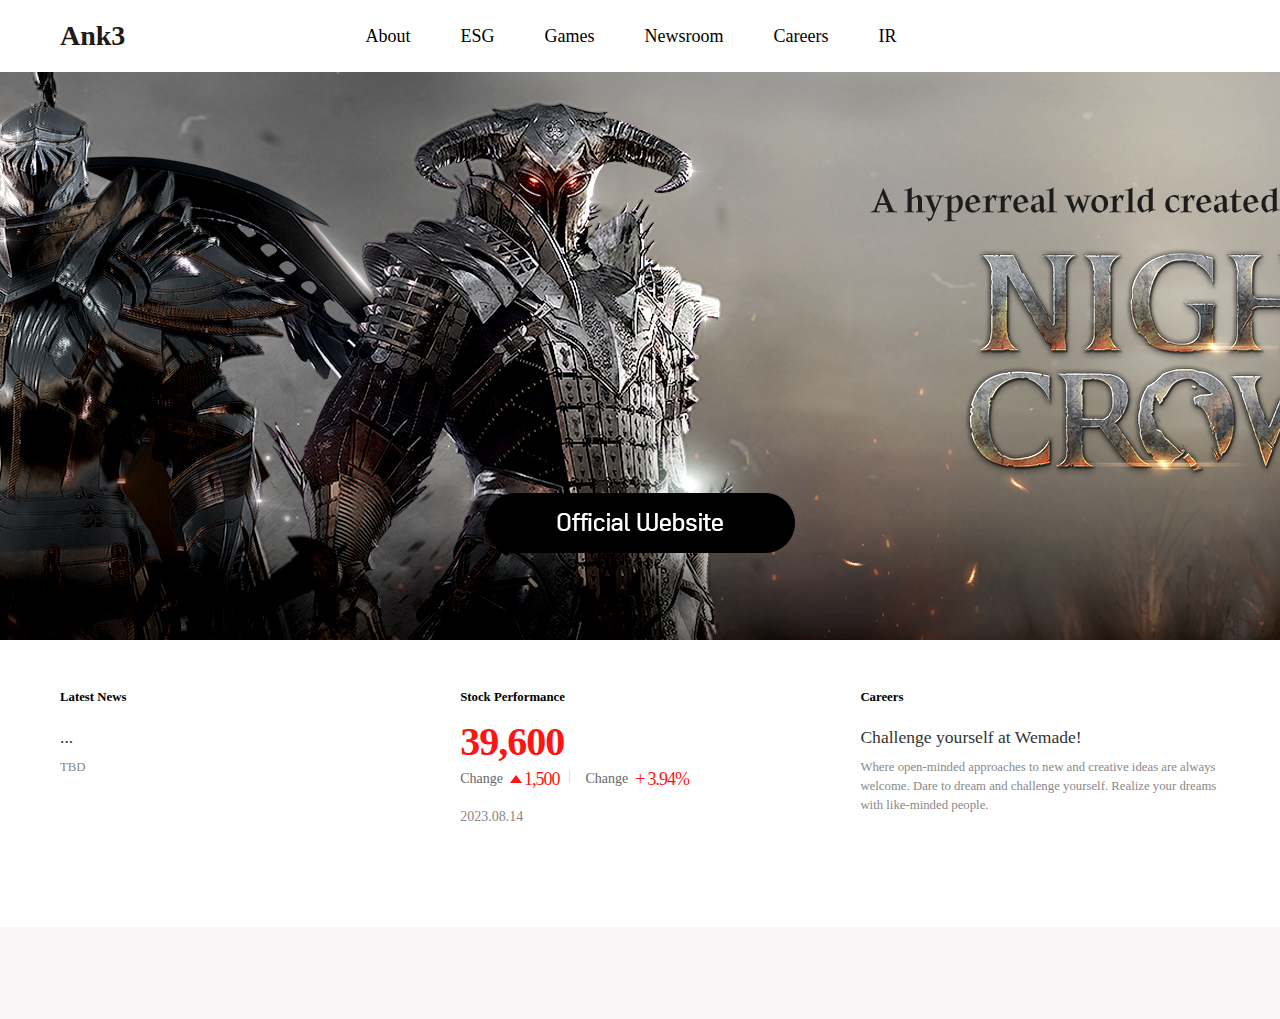
==== commit 80c38d53: "Add files via upload" ====
--- a/index.html
+++ b/index.html
@@ -1,8410 +1,497 @@
 <!DOCTYPE html>
-<!-- saved from url=(0021)https://www.ank3.com/ -->
-<html lang="en" dir="ltr"><head><meta http-equiv="Content-Type" content="text/html; charset=UTF-8"><meta name="viewport" content="width=device-width, minimum-scale=1, initial-scale=1, shrink-to-fit=no, user-scalable=no"><meta name="theme-color" content="#245AE5"><link rel="apple-touch-icon" sizes="180x180" href="https://www.ank3.com/static/favicon/apple-touch-icon.png"><link rel="icon" type="image/png" sizes="32x32" href="https://www.ank3.com/static/favicon/favicon-32x32.png"><link rel="icon" type="image/png" sizes="16x16" href="https://www.ank3.com/static/favicon/favicon-16x16.png"><link rel="manifest" href="https://www.ank3.com/static/favicon/site.webmanifest"><link rel="shortcut icon" href="https://www.ank3.com/static/favicon/favicon.ico"><link rel="mask-icon" href="https://www.ank3.com/static/favicon/safari-pinned-tab.svg" color="#006dff"><meta name="msapplication-TileColor" content="#006dff"><link rel="stylesheet" href="./Ank3 _ The Fastest Web3 Infrastructure_files/stylesheet.css"><link rel="stylesheet" href="./Ank3 _ The Fastest Web3 Infrastructure_files/stylesheet(1).css"><link rel="stylesheet" href="./Ank3 _ The Fastest Web3 Infrastructure_files/stylesheet(2).css"><link rel="stylesheet" href="./Ank3 _ The Fastest Web3 Infrastructure_files/icon"><meta name="version" content="www-ank3-com-1.2.8a"><meta property="og:type" content="website"><meta property="twitter:card" content="summary"><script type="text/javascript" async="" src="./Ank3 _ The Fastest Web3 Infrastructure_files/js"></script><script type="text/javascript" async="" src="./Ank3 _ The Fastest Web3 Infrastructure_files/hotjar-3065256.js.下载"></script><script type="text/javascript" async="" src="./Ank3 _ The Fastest Web3 Infrastructure_files/analytics.js.下载"></script><script type="text/javascript" async="" referrerpolicy="unsafe-url" src="./Ank3 _ The Fastest Web3 Infrastructure_files/63229278a62b944e970d6175"></script><script async="" src="./Ank3 _ The Fastest Web3 Infrastructure_files/gtm.js.下载"></script><script type="application/ld+json">{"@context":"https://schema.org","@type":"Organization","name":"Ank3 - Web 3.0 Crypto","url":"https://www.ank3.com/","logo":"https://www.ank3.com/static/favicon/apple-touch-icon.png"}</script><script>
-                  (function(w, d, s, l, i) {
-                    w[l] = w[l] || [];
-                    w[l].push({
-                      'gtm.start': new Date().getTime(),
-                      event: 'gtm.js'
+<!-- saved from url=(0026)https://wemade.com/main/En -->
+<html><head><meta http-equiv="Content-Type" content="text/html; charset=UTF-8">
+    
+    <meta name="viewport" content="width=1200">
+    <meta http-equiv="X-UA-Compatible" content="ie=edge">
+    <meta name="robots" content="index,follow">
+    <meta name="description" content="maximize shareholder value through sustainable growth driven by blockchain and game business, IP licensing">
+    <meta name="naver-site-verification" content="4836f71c9402493383a9a3f6fcad9d5a5fc98fd1">
+    <meta name="google-site-verification" content="Er_kmGzOLSZqizfJbQDscOpRTrWL-KrGzynTebP3B0U">
+    <link rel="canonical" href="https://www.wemade.com/">
+
+    <meta property="og:type" content="website">
+    <meta property="og:title" content="Wemade Corporation">
+    <meta property="og:url" content="https://www.wemade.com">
+    <meta property="og:description" content="maximize shareholder value through sustainable growth driven by blockchain and game business, IP licensing">
+    <meta property="og:image" content="https://file.wemade.com/homepage/img/sns/wemade.png">
+    <meta property="og:image:secure_url" content="https://file.wemade.com/homepage/img/sns/wemade.png">
+
+    <title>Ank3</title>
+
+    <link href="./WEMADE_files/common.css" rel="stylesheet">
+<link href="./WEMADE_files/main.css" rel="stylesheet">
+
+<link rel="shortcut icon" type="image/x-icon" href="">	</head>
+<body>
+    <div id="container" class="container">
+        <header id="header" class="header header--for-main header--transparent header--hover">
+	<div class="header__inner">
+		<h1 class="header__bi">
+			<a href="https://wemade.com/main/En"><span>Ank3</span></a>
+		</h1>
+		<nav id="gnb" class="header__nav">
+			<ul class="nav-depth1">
+				<!-- 회사소개 -->
+				<li>
+					<a href="" class="link-depth1">About</a>
+					<div class="wrap-sub">
+						<ul class="nav-depth2">
+							<li>
+								<a href="" class="link-depth2"><span>Wemade</span></a>
+							</li>
+							<li>
+								<a href="" class="link-depth2"><span>History</span></a>
+							</li>
+							<li>
+								<a href="" class="link-depth2"><span>Affiliated Companies</span></a>
+							</li>
+							<li>
+								<a href="" class="link-depth2"><span>CI &amp; Exclusive Corporate Font</span></a>
+							</li>
+						</ul>
+					</div>
+				</li>
+
+				<!-- ESG -->
+				<li>
+					<a href="" class="link-depth1">ESG</a>
+					<div class="wrap-sub">
+						<ul class="nav-depth2">
+							<li>
+								<a href="" class="link-depth2"><span>ESG</span></a>
+							</li>
+							<li>
+								<a href="" class="link-depth2"><span>Policy</span></a>
+							</li>
+							<li>
+								<a href="" class="link-depth2"><span>Resources</span></a>
+							</li>
+						</ul>
+					</div>
+				</li>
+				<!-- 게임 -->
+				<li>
+					<a href="" class="link-depth1">Games</a>
+					<div class="wrap-sub">
+						<ul class="nav-depth2">
+							<li>
+								<a href="" class="link-depth2"><span>Games</span></a>
+							</li>
+						</ul>
+					</div>
+				</li>
+
+				<!-- 홍보 -->
+				<li class="">
+					<a href="" class="link-depth1">Newsroom</a>
+					<div class="wrap-sub">
+						<ul class="nav-depth2">
+							<li>
+								<a href="" class="link-depth2"><span>Press Releases</span></a>
+							</li>
+						</ul>
+					</div>
+				</li>
+
+				<!-- 인재채용 -->
+				<li>
+					<a href="" class="link-depth1">Careers</a>
+					<div class="wrap-sub">
+						<ul class="nav-depth2">
+							<li>
+								<a href="" class="link-depth2"><span>Careers</span></a>
+							</li>
+						</ul>
+					</div>
+				</li>
+
+				<!-- 투자정보IR -->
+				<li class="single">
+					<a href="" class="link-depth1 external" target="_blank">IR</a>
+				</li>
+			</ul>
+
+            <!-- ko/en -->
+            <ul class="header__sidemenu">
+            </ul>
+		</nav>
+	</div>
+</header>        <div id="content">
+            			<!-- Swiper -->
+<section id="swiperMain" class="swiper-container swiper-container-fade swiper-container-initialized swiper-container-horizontal">
+    <div class="swiper-wrapper">
+                    <div class="swiper-slide mainbg swiper-slide-active" style="background: rgb(113, 113, 113); width: 2543px; opacity: 1; transform: translate3d(0px, 0px, 0px);">
+                <div class="swiper-slide__inner">
+                    <img src="./WEMADE_files/20230705054105372_PC_main_nightcrows_en.jpg" usemap="#mainBannerMap_1">
+                                            <map name="#mainBannerMap_1">
+                                                        <area shape="rect" coords="1114,576,1445,636" href="javascript:window.open(&#39;&#39;, &#39;_blank&#39;);">
+                                                                                </map>
+                                    </div>
+            </div>
+            </div>
+
+    <div class="swiper-pagination swiper-pagination-clickable swiper-pagination-bullets" style="display: none;"><span class="swiper-pagination-bullet swiper-pagination-bullet-active" tabindex="0" role="button" aria-label="Go to slide 1"></span></div>
+    <div class="swiper-button-next swiper-button-disabled" tabindex="0" role="button" aria-label="Next slide" aria-disabled="true" style="display: none;"></div>
+    <div class="swiper-button-prev swiper-button-disabled" tabindex="0" role="button" aria-label="Previous slide" aria-disabled="true" style="display: none;"></div>
+<span class="swiper-notification" aria-live="assertive" aria-atomic="true"></span></section>
+<!-- azure -->
+
+<!-- 하단 최신뉴스, 주가정보, 인재채용 -->
+<section class="information">
+    <div class="information__area">
+        <h3 class="information__title">Latest News</h3>
+        <a href="https://wemade.com/PressRelese/En/PressReleseView/13" class="information__link">
+            <h4 class="title">...</h4>
+            <p>TBD</p>
+        </a>
+    </div>
+    <div class="information__area">
+        <h3 class="information__title">Stock Performance</h3>
+        <div class="stock">
+            <dl class="display">
+                <dt class="current-title">Stock Price</dt>
+                <dd id="ddPrice" class="current plus">39,600</dd>
+                <dt id="dtDebi">Change</dt>
+                <dd id="ddDebi" class="dod plus">1,500</dd>
+                <dt>Change</dt>
+                <dd id="ddPercent" class="pct plus">3.94%</dd>
+            </dl>
+        </div>
+        <dl class="stock-date">
+            <dt>stock date</dt>
+            <dd id="ddDate">2023.08.14</dd>
+        </dl>
+    </div>
+
+    <div class="information__area">
+        <h3 class="information__title">Careers</h3>
+        <div class="information__link">
+            <h4 class="title-nohover">Challenge yourself at Wemade!</h4>
+            <p>Where open-minded approaches to new and creative ideas are always welcome. Dare to dream and challenge yourself. Realize your dreams with like-minded people.</p>
+        </div>
+    </div>
+</section>
+
+<!-- UI Modal -->
+
+<!--// UI Modal -->
+        </div>
+        <footer id="footer" class="footer">
+    
+</footer>
+
+<!-- UI Modal -->
+<div id="layerReddotAward-en" class="ui-modal ui-modal--center">
+    <div class="ui-modal__inner">
+        <button type="button" class="ui-modal__button close">Close Modal</button>
+        <div class="ui-modal__content">
+            <div class="blind">
+                <h2>reddot award 2019 winner</h2>
+            </div>
+            <h3 class="tit-reddot-en"><strong>WEMADE</strong>Corporate Identity Brands &amp; Communication Design<br>Main award</h3>
+            <h4 class="tit-reddot2">Credits</h4>
+            <div class="wrap-list-award">
+                <dl>
+                    <dt>Client</dt>
+                    <dd>Wemade</dd>
+                </dl>
+                <dl>
+                    <dt>Designed by</dt>
+                    <dd>Yoondesign Group</dd>
+                </dl>
+                <dl>
+                    <dt>Creative Direction</dt>
+                    <dd>MOHEON SONG</dd>
+                </dl>
+                <dl>
+                    <dt>Art Direction</dt>
+                    <dd>SUNGHOON KIM</dd>
+                </dl>
+                <dl>
+                    <dt>Project Management</dt>
+                    <dd>JAEHWAN HWANG</dd>
+                </dl>
+                <dl>
+                    <dt>Graphic Design</dt>
+                    <dd>CHIYOUNG CHOI, YEOUNGBEEN LEE</dd>
+                </dl>
+                <dl>
+                    <dt>Type Design</dt>
+                    <dd>YU KWON JEONG, SONG WON JEONG</dd>
+                </dl>
+            </div>
+        </div>
+    </div>
+</div>
+<!--// UI Modal -->
+    </div>
+    <span itemscope="" itemtype="http://schema.org/Organization">
+        <link itemprop="url" href="https://www.wemade.com/">
+        <a itemprop="sameAs" href="https://www.youtube.com/channel/UC7lgXEN_Kc7FcFqEvCPJ8lA" style="display: none;"></a>
+        <a itemprop="sameAs" href="https://post.naver.com/my.nhn?memberNo=40318238" style="display: none;"></a>
+    </span>
+
+<script src="./WEMADE_files/first.js.下载"></script>
+<script src="./WEMADE_files/jquery-3.4.1.min.js.下载"></script>
+<script src="./WEMADE_files/swiper.min.js.下载"></script>
+<script src="./WEMADE_files/app.js.下载"></script>
+      <div id="layerReddotAward" class="ui-modal ui-modal--center">
+        <div class="ui-modal__inner">
+          <button type="button" class="ui-modal__button close">Close Modal</button>
+          <div class="ui-modal__content">
+            <div class="blind">
+              <h2>reddot award 2019 winner</h2>
+            </div>
+            <h3 class="tit-reddot"><strong>WEMADE</strong>기업아이덴티티 브랜드&amp;커뮤니케이션<br>본상 수상</h3>
+            <h4 class="tit-reddot2">크레딧</h4>
+            <div class="wrap-list-award">
+              <dl>
+                <dt>클라이언트</dt>
+                <dd>위메이드</dd>
+              </dl>
+              <dl>
+                <dt>디자인</dt>
+                <dd>윤디자인</dd>
+              </dl>
+              <dl>
+                <dt>크리에이티브 총괄</dt>
+                <dd>송모헌</dd>
+              </dl>
+              <dl>
+                <dt>디자인 총괄</dt>
+                <dd>김성훈</dd>
+              </dl>
+              <dl>
+                <dt>프로젝트 매니저</dt>
+                <dd>황재환</dd>
+              </dl>
+              <dl>
+                <dt>그래픽 디자인</dt>
+                <dd>최치영, 이영빈</dd>
+              </dl>
+              <dl>
+                <dt>문자 디자인</dt>
+                <dd>정유권, 정송원</dd>
+              </dl>
+            </div>
+          </div>
+        </div>
+      </div>
+    
+      <div id="layerReddotAward-en" class="ui-modal ui-modal--center">
+        <div class="ui-modal__inner">
+          <button type="button" class="ui-modal__button close">Close Modal</button>
+          <div class="ui-modal__content">
+            <div class="blind">
+              <h2>reddot award 2019 winner</h2>
+            </div>
+            <h3 class="tit-reddot-en"><strong>WEMADE</strong>Corporate Identity Brands &amp; Communication Design<br>Main award</h3>
+            <h4 class="tit-reddot2">Credits</h4>
+            <div class="wrap-list-award">
+              <dl>
+                <dt>Client</dt>
+                <dd>Wemade</dd>
+              </dl>
+              <dl>
+                <dt>Designed by</dt>
+                <dd>Yoondesign Group</dd>
+              </dl>
+              <dl>
+                <dt>Creative Direction</dt>
+                <dd>MOHEON SONG</dd>
+              </dl>
+              <dl>
+                <dt>Art Direction</dt>
+                <dd>SUNGHOON KIM</dd>
+              </dl>
+              <dl>
+                <dt>Project Management</dt>
+                <dd>JAEHWAN HWANG</dd>
+              </dl>
+              <dl>
+                <dt>Graphic Design</dt>
+                <dd>CHIYOUNG CHOI, YEOUNGBEEN LEE</dd>
+              </dl>
+              <dl>
+                <dt>Type Design</dt>
+                <dd>YU KWON JEONG, SONG WON JEONG</dd>
+              </dl>
+            </div>
+          </div>
+        </div>
+      </div>
+    
+<script src="./WEMADE_files/jquery-3.4.1.min.js.下载"></script>
+<script src="./WEMADE_files/swiper.min.js.下载"></script>
+<script src="./WEMADE_files/wemade.web-ui-script.min.js.下载"></script>
+    <script type="text/javascript">
+        function getToday() {
+            var now = new Date();
+            var year = now.getFullYear();
+            var month = now.getMonth() + 1;
+            var date = now.getDate();
+
+            month = month >= 10 ? month : "0" + month;
+            date = date >= 10 ? date : "0" + date;
+
+            return today = "" + year + month + date;
+        }
+
+        // 쿠키 가져오기
+        var getCookie = function (cname) {
+            var name = cname + "=";
+            var ca = document.cookie.split(';');
+            for(var i=0; i<ca.length; i++) {
+                var c = ca[i];
+                while (c.charAt(0)==' ') c = c.substring(1);
+                if (c.indexOf(name) != -1) return c.substring(name.length,c.length);
+            }
+            return "";
+        }
+
+        // 24시간 기준 쿠키 설정하기
+        var setCookie = function (cname, cvalue, exdays) {
+            var todayDate = new Date();
+            todayDate.setTime(todayDate.getTime() + (exdays*24*60*60*1000));
+            var expires = "expires=" + todayDate.toUTCString();
+            document.cookie = cname + "=" + cvalue + "; " + expires;
+        }
+
+        var popupClose = function(){
+            if($("input[name='chkbox']").is(":checked") == true){
+                setCookie("close","Y",1);   //기간( ex. 1은 하루, 7은 일주일)
+            }
+            $("#layernotice").css("visibility", "hidden");
+        }
+
+        function openPopup() {
+            var cookiedata = document.cookie;
+
+            var startDate = "20230515";
+            var endDate = "20230519";
+
+            if ((getToday() >= startDate) && (getToday() <= endDate)) {
+                if (cookiedata.indexOf("close=Y") < 0) {
+                    $("#layernotice").css("visibility", "visible")
+                } else {
+                    $("#layernotice").css("visibility", "hidden");
+                }
+            }
+
+            $("#popupClose").click(function(){
+                popupClose();
+            });
+        }
+
+        $(document).ready(function () {
+            //openPopup();
+
+            $.ajax({
+                type: "GET",
+                url: "/Home/En/StockInformation",
+                contentType: "application/json; charset=utf-8",
+                dataType: "json",
+                success: function (response) {
+                    var res = response.data;
+                    var xml = $.parseXML(res.trim());
+
+                    $(xml).find("stockprice").each(function () {
+                        $(this).find("TBL_StockInfo").each(function () {
+                            //주가
+                            var priceType = "";
+                            var priceType2 = "";
+
+                            if ($(this).attr("DungRak") == "1" || $(this).attr("DungRak") == "2") {
+                                priceType = "current plus";
+                                priceType2 = "dod plus";
+                            }
+                            else if ($(this).attr("DungRak") == "3") {
+                                priceType = "current steady";
+                                priceType2 = "dod steady";
+
+                            }
+                            else if ($(this).attr("DungRak") == "4" || $(this).attr("DungRak") == "5") {
+                                priceType = "current minus";
+                                priceType2 = "dod minus";
+                            }
+                            $("#ddPrice").addClass(priceType);
+                            $("#ddPrice").html($(this).attr("CurJuka"));
+                            $("#ddDebi").addClass(priceType2);
+                            if ($(this).attr("DungRak") != "3") {
+                                $("#ddDebi").html($(this).attr("Debi"));
+                            }
+                            else {
+                                $("#dtDebi").html('');
+                            }
+
+                            var curPrice = $(this).attr("CurJuka").replace(/\,/gi, '');
+                            var prevPrice = $(this).attr("PrevJuka").replace(/\,/gi, '');
+
+                            var result = ((curPrice - prevPrice) / prevPrice) * 100;
+                            result = result.toFixed(2);
+                            if (result < 0) {
+                                $("#ddPercent").addClass("pct minus");
+                                result = result * (-1);
+                            }
+                            else if (result == 0) {
+                                $("#ddPercent").addClass("pct steady");
+                            }
+                            else if (result > 0) {
+                                $("#ddPercent").addClass("pct plus");
+                            }
+                            $("#ddPercent").html(result + "%");
+                        });
+
+                        $(this).find("TBL_DailyStock").each(function () {
+                            $(this).find("DailyStock").each(function (i) {
+                                if (i == 0) {
+                                    var date = $(this).attr("day_Date");
+                                    date = "20" + date.replace(/\//gi, '.');
+                                    $("#ddDate").html(date);
+                                }
+                            });
+                        });
                     });
-                    var f = d.getElementsByTagName(s)[0],
-                      j = d.createElement(s),
-                      dl = l != 'dataLayer' ? '&l=' + l : '';
-                    j.async = true;
-                    j.src =
-                      'https://www.googletagmanager.com/gtm.js?id=' + i + dl;
-                    f.parentNode.insertBefore(j, f);
-                  })(window, document, 'script', 'dataLayer', 'GTM-MHFNZJ5');
-                </script><script data-jsd-embedded="true" data-key="7a14b4a4-b920-452c-a7ee-dc55c79ad24e" data-base-url="https://jsd-widget.atlassian.com" src="./Ank3 _ The Fastest Web3 Infrastructure_files/embed.js.下载"></script><script>
-                  (function () {
-                    var zi = document.createElement('script');
-                    zi.type = 'text/javascript';
-                    zi.async = true;
-                    zi.referrerPolicy = 'unsafe-url';
-                    zi.src = 'https://ws.zoominfo.com/pixel/63229278a62b944e970d6175';
-                    var s = document.getElementsByTagName('script')[0];
-                    s.parentNode.insertBefore(zi, s);
-                    })();
-                </script><meta name="viewport" content="width=device-width"><title>Ank3 | The Fastest Web3 Infrastructure</title><meta name="Description" content="Build on Web3 with a fast, reliable and distributed network of blockchain nodes. Earn with Liquid Staking and integrate it to power your app."><meta name="keywords" content="Ank3; Multi-Chain; Staking; DeFi Fixed Income; API; Nodes; Web 3.0 infrastructure; Internet Bonds; Parachain Bonds; crypto passive income; Liquid Staking; Liquid Bonding"><link rel="canonical" href="https://www.ank3.com/"><meta name="robots" content="index, follow"><meta property="og:url" content="https://www.ank3.com/"><meta property="og:title" content="Decentralized Infrastructure to Build and Earn in Web3"><meta property="og:description" content="Get faster, more reliable multi-chain development tools"><meta property="og:image" content="https://www.ank3.com/static/logo.png"><meta property="twitter:url" content="https://www.ank3.com/"><meta property="twitter:title" content="Decentralized Infrastructure to Build and Earn in Web3"><meta property="twitter:description" content="Get faster, more reliable multi-chain development tools"><meta property="twitter:image" content="https://www.ank3.com/static/logo.png"><meta name="next-head-count" content="15"><link rel="preload" href="./Ank3 _ The Fastest Web3 Infrastructure_files/styles.4ccb09d5.chunk.css" as="style"><link rel="stylesheet" href="./Ank3 _ The Fastest Web3 Infrastructure_files/styles.4ccb09d5.chunk.css" data-n-g=""><noscript data-n-css=""></noscript><link rel="preload" href="./Ank3 _ The Fastest Web3 Infrastructure_files/main-d44e88c39bb3205a0a89.js.下载" as="script"><link rel="preload" href="./Ank3 _ The Fastest Web3 Infrastructure_files/webpack-61ba5034bd27a8d27ce4.js.下载" as="script"><link rel="preload" href="./Ank3 _ The Fastest Web3 Infrastructure_files/framework.e78a44aa1cf7f14aed31.js.下载" as="script"><link rel="preload" href="./Ank3 _ The Fastest Web3 Infrastructure_files/4f149b58.b82f7cf51bed7b921283.js.下载" as="script"><link rel="preload" href="./Ank3 _ The Fastest Web3 Infrastructure_files/commons.151cedc413a97e532437.js.下载" as="script"><link rel="preload" href="./Ank3 _ The Fastest Web3 Infrastructure_files/65f5b53352f7b683c9b76bf3a64844be7d1cf51d.8fd9b3c20356025f8181.js.下载" as="script"><link rel="preload" href="./Ank3 _ The Fastest Web3 Infrastructure_files/f37bd4168d35a9af1dc98bc079f289aff8799f0e.eb165ff0ff8c4aceb7c3.js.下载" as="script"><link rel="preload" href="./Ank3 _ The Fastest Web3 Infrastructure_files/styles.89cfb36afa5e8a76f531.js.下载" as="script"><link rel="preload" href="./Ank3 _ The Fastest Web3 Infrastructure_files/_app-3c51c47c7a752ad951ad.js.下载" as="script"><link rel="preload" href="./Ank3 _ The Fastest Web3 Infrastructure_files/19250ba1.98f4ea5eb847df02f68b.js.下载" as="script"><link rel="preload" href="./Ank3 _ The Fastest Web3 Infrastructure_files/d1a45482e84e345cbaccb8b4f3b95f6ed27cd41a.857a1274c5197b1dcb5e.js.下载" as="script"><link rel="preload" href="./Ank3 _ The Fastest Web3 Infrastructure_files/fce46fa3ab71a62d8ad99553077bced5409858b4.582a7a98d18295d842c8.js.下载" as="script"><link rel="preload" href="./Ank3 _ The Fastest Web3 Infrastructure_files/901d89690f6e11251b0bdab14ddcae4d4d5b0a46.df7ba0f489a1c446c593.js.下载" as="script"><link rel="preload" href="./Ank3 _ The Fastest Web3 Infrastructure_files/07a3050c6caadc630116423e15fcdb878d466071.d07aca618208e5d9f9bd.js.下载" as="script"><link rel="preload" href="./Ank3 _ The Fastest Web3 Infrastructure_files/index-3d965da7fb8f814bf4b6.js.下载" as="script"><style data-jss="" data-meta="MuiCssBaseline">
-html {
-  box-sizing: border-box;
-  -webkit-font-smoothing: antialiased;
-  -moz-osx-font-smoothing: grayscale;
-}
-*, *::before, *::after {
-  box-sizing: inherit;
-}
-strong, b {
-  font-weight: 700;
-}
-body {
-  color: rgba(0, 0, 0, 0.87);
-  margin: 0;
-  font-size: 0.875rem;
-  font-family: "Inter-Medium", sans-serif;
-  font-weight: 400;
-  line-height: 1.43;
-  background-color: #fff;
-}
-@media print {
-  body {
-    background-color: #fff;
-  }
-}
-body::backdrop {
-  background-color: #fff;
-}
-::selection {
-  color: #ffffff;
-  text-shadow: none;
-  background-color: #000000;
-  -webkit-text-fill-color: #ffffff;
-}
-</style><style data-jss="" data-meta="MuiPaper">
-.MuiPaper-root-32 {
-  color: #1f2226;
-  transition: none;
-  background-color: #F2F5FA;
-}
-.MuiPaper-rounded-33 {
-  border-radius: 4px;
-}
-.MuiPaper-outlined-34 {
-  border: 1px solid #8F9093;
-}
-.MuiPaper-elevation0-35 {
-  box-shadow: none;
-}
-.MuiPaper-elevation1-36 {
-  box-shadow: 0px 2px 1px -1px rgba(0,0,0,0.2),0px 1px 1px 0px rgba(0,0,0,0.14),0px 1px 3px 0px rgba(0,0,0,0.12);
-}
-.MuiPaper-elevation2-37 {
-  box-shadow: 0px 3px 1px -2px rgba(0,0,0,0.2),0px 2px 2px 0px rgba(0,0,0,0.14),0px 1px 5px 0px rgba(0,0,0,0.12);
-}
-.MuiPaper-elevation3-38 {
-  box-shadow: 0px 3px 3px -2px rgba(0,0,0,0.2),0px 3px 4px 0px rgba(0,0,0,0.14),0px 1px 8px 0px rgba(0,0,0,0.12);
-}
-.MuiPaper-elevation4-39 {
-  box-shadow: 0px 2px 4px -1px rgba(0,0,0,0.2),0px 4px 5px 0px rgba(0,0,0,0.14),0px 1px 10px 0px rgba(0,0,0,0.12);
-}
-.MuiPaper-elevation5-40 {
-  box-shadow: 0px 3px 5px -1px rgba(0,0,0,0.2),0px 5px 8px 0px rgba(0,0,0,0.14),0px 1px 14px 0px rgba(0,0,0,0.12);
-}
-.MuiPaper-elevation6-41 {
-  box-shadow: 0px 3px 5px -1px rgba(0,0,0,0.2),0px 6px 10px 0px rgba(0,0,0,0.14),0px 1px 18px 0px rgba(0,0,0,0.12);
-}
-.MuiPaper-elevation7-42 {
-  box-shadow: 0px 4px 5px -2px rgba(0,0,0,0.2),0px 7px 10px 1px rgba(0,0,0,0.14),0px 2px 16px 1px rgba(0,0,0,0.12);
-}
-.MuiPaper-elevation8-43 {
-  box-shadow: 0px 5px 5px -3px rgba(0,0,0,0.2),0px 8px 10px 1px rgba(0,0,0,0.14),0px 3px 14px 2px rgba(0,0,0,0.12);
-}
-.MuiPaper-elevation9-44 {
-  box-shadow: 0px 5px 6px -3px rgba(0,0,0,0.2),0px 9px 12px 1px rgba(0,0,0,0.14),0px 3px 16px 2px rgba(0,0,0,0.12);
-}
-.MuiPaper-elevation10-45 {
-  box-shadow: 0px 6px 6px -3px rgba(0,0,0,0.2),0px 10px 14px 1px rgba(0,0,0,0.14),0px 4px 18px 3px rgba(0,0,0,0.12);
-}
-.MuiPaper-elevation11-46 {
-  box-shadow: 0px 6px 7px -4px rgba(0,0,0,0.2),0px 11px 15px 1px rgba(0,0,0,0.14),0px 4px 20px 3px rgba(0,0,0,0.12);
-}
-.MuiPaper-elevation12-47 {
-  box-shadow: 0px 7px 8px -4px rgba(0,0,0,0.2),0px 12px 17px 2px rgba(0,0,0,0.14),0px 5px 22px 4px rgba(0,0,0,0.12);
-}
-.MuiPaper-elevation13-48 {
-  box-shadow: 0px 7px 8px -4px rgba(0,0,0,0.2),0px 13px 19px 2px rgba(0,0,0,0.14),0px 5px 24px 4px rgba(0,0,0,0.12);
-}
-.MuiPaper-elevation14-49 {
-  box-shadow: 0px 7px 9px -4px rgba(0,0,0,0.2),0px 14px 21px 2px rgba(0,0,0,0.14),0px 5px 26px 4px rgba(0,0,0,0.12);
-}
-.MuiPaper-elevation15-50 {
-  box-shadow: 0px 8px 9px -5px rgba(0,0,0,0.2),0px 15px 22px 2px rgba(0,0,0,0.14),0px 6px 28px 5px rgba(0,0,0,0.12);
-}
-.MuiPaper-elevation16-51 {
-  box-shadow: 0px 8px 10px -5px rgba(0,0,0,0.2),0px 16px 24px 2px rgba(0,0,0,0.14),0px 6px 30px 5px rgba(0,0,0,0.12);
-}
-.MuiPaper-elevation17-52 {
-  box-shadow: 0px 8px 11px -5px rgba(0,0,0,0.2),0px 17px 26px 2px rgba(0,0,0,0.14),0px 6px 32px 5px rgba(0,0,0,0.12);
-}
-.MuiPaper-elevation18-53 {
-  box-shadow: 0px 9px 11px -5px rgba(0,0,0,0.2),0px 18px 28px 2px rgba(0,0,0,0.14),0px 7px 34px 6px rgba(0,0,0,0.12);
-}
-.MuiPaper-elevation19-54 {
-  box-shadow: 0px 9px 12px -6px rgba(0,0,0,0.2),0px 19px 29px 2px rgba(0,0,0,0.14),0px 7px 36px 6px rgba(0,0,0,0.12);
-}
-.MuiPaper-elevation20-55 {
-  box-shadow: 0px 10px 13px -6px rgba(0,0,0,0.2),0px 20px 31px 3px rgba(0,0,0,0.14),0px 8px 38px 7px rgba(0,0,0,0.12);
-}
-.MuiPaper-elevation21-56 {
-  box-shadow: 0px 10px 13px -6px rgba(0,0,0,0.2),0px 21px 33px 3px rgba(0,0,0,0.14),0px 8px 40px 7px rgba(0,0,0,0.12);
-}
-.MuiPaper-elevation22-57 {
-  box-shadow: 0px 10px 14px -6px rgba(0,0,0,0.2),0px 22px 35px 3px rgba(0,0,0,0.14),0px 8px 42px 7px rgba(0,0,0,0.12);
-}
-.MuiPaper-elevation23-58 {
-  box-shadow: 0px 11px 14px -7px rgba(0,0,0,0.2),0px 23px 36px 3px rgba(0,0,0,0.14),0px 9px 44px 8px rgba(0,0,0,0.12);
-}
-.MuiPaper-elevation24-59 {
-  box-shadow: 0px 11px 15px -7px rgba(0,0,0,0.2),0px 24px 38px 3px rgba(0,0,0,0.14),0px 9px 46px 8px rgba(0,0,0,0.12);
-}
-.MuiPaper-elevation25-60 {
-  box-shadow: none;
-}
-.MuiPaper-elevation26-61 {
-  box-shadow: 0px 2px 1px -1px rgba(0,0,0,0.2),0px 1px 1px 0px rgba(0,0,0,0.14),0px 1px 3px 0px rgba(0,0,0,0.12);
-}
-.MuiPaper-elevation27-62 {
-  box-shadow: 0px 3px 1px -2px rgba(0,0,0,0.2),0px 2px 2px 0px rgba(0,0,0,0.14),0px 1px 5px 0px rgba(0,0,0,0.12);
-}
-.MuiPaper-elevation28-63 {
-  box-shadow: 0px 3px 3px -2px rgba(0,0,0,0.2),0px 3px 4px 0px rgba(0,0,0,0.14),0px 1px 8px 0px rgba(0,0,0,0.12);
-}
-.MuiPaper-elevation29-64 {
-  box-shadow: 0px 2px 4px -1px rgba(0,0,0,0.2),0px 4px 5px 0px rgba(0,0,0,0.14),0px 1px 10px 0px rgba(0,0,0,0.12);
-}
-.MuiPaper-elevation30-65 {
-  box-shadow: 0px 3px 5px -1px rgba(0,0,0,0.2),0px 5px 8px 0px rgba(0,0,0,0.14),0px 1px 14px 0px rgba(0,0,0,0.12);
-}
-.MuiPaper-elevation31-66 {
-  box-shadow: 0px 3px 5px -1px rgba(0,0,0,0.2),0px 6px 10px 0px rgba(0,0,0,0.14),0px 1px 18px 0px rgba(0,0,0,0.12);
-}
-.MuiPaper-elevation32-67 {
-  box-shadow: 0px 4px 5px -2px rgba(0,0,0,0.2),0px 7px 10px 1px rgba(0,0,0,0.14),0px 2px 16px 1px rgba(0,0,0,0.12);
-}
-.MuiPaper-elevation33-68 {
-  box-shadow: 0px 5px 5px -3px rgba(0,0,0,0.2),0px 8px 10px 1px rgba(0,0,0,0.14),0px 3px 14px 2px rgba(0,0,0,0.12);
-}
-.MuiPaper-elevation34-69 {
-  box-shadow: 0px 5px 6px -3px rgba(0,0,0,0.2),0px 9px 12px 1px rgba(0,0,0,0.14),0px 3px 16px 2px rgba(0,0,0,0.12);
-}
-.MuiPaper-elevation35-70 {
-  box-shadow: 0px 6px 6px -3px rgba(0,0,0,0.2),0px 10px 14px 1px rgba(0,0,0,0.14),0px 4px 18px 3px rgba(0,0,0,0.12);
-}
-.MuiPaper-elevation36-71 {
-  box-shadow: 0px 6px 7px -4px rgba(0,0,0,0.2),0px 11px 15px 1px rgba(0,0,0,0.14),0px 4px 20px 3px rgba(0,0,0,0.12);
-}
-.MuiPaper-elevation37-72 {
-  box-shadow: 0px 7px 8px -4px rgba(0,0,0,0.2),0px 12px 17px 2px rgba(0,0,0,0.14),0px 5px 22px 4px rgba(0,0,0,0.12);
-}
-.MuiPaper-elevation38-73 {
-  box-shadow: 0px 7px 8px -4px rgba(0,0,0,0.2),0px 13px 19px 2px rgba(0,0,0,0.14),0px 5px 24px 4px rgba(0,0,0,0.12);
-}
-.MuiPaper-elevation39-74 {
-  box-shadow: 0px 7px 9px -4px rgba(0,0,0,0.2),0px 14px 21px 2px rgba(0,0,0,0.14),0px 5px 26px 4px rgba(0,0,0,0.12);
-}
-.MuiPaper-elevation40-75 {
-  box-shadow: 0px 8px 9px -5px rgba(0,0,0,0.2),0px 15px 22px 2px rgba(0,0,0,0.14),0px 6px 28px 5px rgba(0,0,0,0.12);
-}
-.MuiPaper-elevation41-76 {
-  box-shadow: 0px 8px 10px -5px rgba(0,0,0,0.2),0px 16px 24px 2px rgba(0,0,0,0.14),0px 6px 30px 5px rgba(0,0,0,0.12);
-}
-.MuiPaper-elevation42-77 {
-  box-shadow: 0px 8px 11px -5px rgba(0,0,0,0.2),0px 17px 26px 2px rgba(0,0,0,0.14),0px 6px 32px 5px rgba(0,0,0,0.12);
-}
-.MuiPaper-elevation43-78 {
-  box-shadow: 0px 9px 11px -5px rgba(0,0,0,0.2),0px 18px 28px 2px rgba(0,0,0,0.14),0px 7px 34px 6px rgba(0,0,0,0.12);
-}
-.MuiPaper-elevation44-79 {
-  box-shadow: 0px 9px 12px -6px rgba(0,0,0,0.2),0px 19px 29px 2px rgba(0,0,0,0.14),0px 7px 36px 6px rgba(0,0,0,0.12);
-}
-.MuiPaper-elevation45-80 {
-  box-shadow: 0px 10px 13px -6px rgba(0,0,0,0.2),0px 20px 31px 3px rgba(0,0,0,0.14),0px 8px 38px 7px rgba(0,0,0,0.12);
-}
-.MuiPaper-elevation46-81 {
-  box-shadow: 0px 10px 13px -6px rgba(0,0,0,0.2),0px 21px 33px 3px rgba(0,0,0,0.14),0px 8px 40px 7px rgba(0,0,0,0.12);
-}
-.MuiPaper-elevation47-82 {
-  box-shadow: 0px 10px 14px -6px rgba(0,0,0,0.2),0px 22px 35px 3px rgba(0,0,0,0.14),0px 8px 42px 7px rgba(0,0,0,0.12);
-}
-.MuiPaper-elevation48-83 {
-  box-shadow: 0px 11px 14px -7px rgba(0,0,0,0.2),0px 23px 36px 3px rgba(0,0,0,0.14),0px 9px 44px 8px rgba(0,0,0,0.12);
-}
-.MuiPaper-elevation49-84 {
-  box-shadow: 0px 11px 15px -7px rgba(0,0,0,0.2),0px 24px 38px 3px rgba(0,0,0,0.14),0px 9px 46px 8px rgba(0,0,0,0.12);
-}
-</style><style data-jss="" data-meta="MuiPaper">
-.MuiPaper-root-174 {
-  color: #1f2226;
-  transition: none;
-  background-color: #F2F5FA;
-}
-.MuiPaper-rounded-175 {
-  border-radius: 4px;
-}
-.MuiPaper-outlined-176 {
-  border: 1px solid #8F9093;
-}
-.MuiPaper-elevation0-177 {
-  box-shadow: none;
-}
-.MuiPaper-elevation1-178 {
-  box-shadow: 0px 2px 1px -1px rgba(0,0,0,0.2),0px 1px 1px 0px rgba(0,0,0,0.14),0px 1px 3px 0px rgba(0,0,0,0.12);
-}
-.MuiPaper-elevation2-179 {
-  box-shadow: 0px 3px 1px -2px rgba(0,0,0,0.2),0px 2px 2px 0px rgba(0,0,0,0.14),0px 1px 5px 0px rgba(0,0,0,0.12);
-}
-.MuiPaper-elevation3-180 {
-  box-shadow: 0px 3px 3px -2px rgba(0,0,0,0.2),0px 3px 4px 0px rgba(0,0,0,0.14),0px 1px 8px 0px rgba(0,0,0,0.12);
-}
-.MuiPaper-elevation4-181 {
-  box-shadow: 0px 2px 4px -1px rgba(0,0,0,0.2),0px 4px 5px 0px rgba(0,0,0,0.14),0px 1px 10px 0px rgba(0,0,0,0.12);
-}
-.MuiPaper-elevation5-182 {
-  box-shadow: 0px 3px 5px -1px rgba(0,0,0,0.2),0px 5px 8px 0px rgba(0,0,0,0.14),0px 1px 14px 0px rgba(0,0,0,0.12);
-}
-.MuiPaper-elevation6-183 {
-  box-shadow: 0px 3px 5px -1px rgba(0,0,0,0.2),0px 6px 10px 0px rgba(0,0,0,0.14),0px 1px 18px 0px rgba(0,0,0,0.12);
-}
-.MuiPaper-elevation7-184 {
-  box-shadow: 0px 4px 5px -2px rgba(0,0,0,0.2),0px 7px 10px 1px rgba(0,0,0,0.14),0px 2px 16px 1px rgba(0,0,0,0.12);
-}
-.MuiPaper-elevation8-185 {
-  box-shadow: 0px 5px 5px -3px rgba(0,0,0,0.2),0px 8px 10px 1px rgba(0,0,0,0.14),0px 3px 14px 2px rgba(0,0,0,0.12);
-}
-.MuiPaper-elevation9-186 {
-  box-shadow: 0px 5px 6px -3px rgba(0,0,0,0.2),0px 9px 12px 1px rgba(0,0,0,0.14),0px 3px 16px 2px rgba(0,0,0,0.12);
-}
-.MuiPaper-elevation10-187 {
-  box-shadow: 0px 6px 6px -3px rgba(0,0,0,0.2),0px 10px 14px 1px rgba(0,0,0,0.14),0px 4px 18px 3px rgba(0,0,0,0.12);
-}
-.MuiPaper-elevation11-188 {
-  box-shadow: 0px 6px 7px -4px rgba(0,0,0,0.2),0px 11px 15px 1px rgba(0,0,0,0.14),0px 4px 20px 3px rgba(0,0,0,0.12);
-}
-.MuiPaper-elevation12-189 {
-  box-shadow: 0px 7px 8px -4px rgba(0,0,0,0.2),0px 12px 17px 2px rgba(0,0,0,0.14),0px 5px 22px 4px rgba(0,0,0,0.12);
-}
-.MuiPaper-elevation13-190 {
-  box-shadow: 0px 7px 8px -4px rgba(0,0,0,0.2),0px 13px 19px 2px rgba(0,0,0,0.14),0px 5px 24px 4px rgba(0,0,0,0.12);
-}
-.MuiPaper-elevation14-191 {
-  box-shadow: 0px 7px 9px -4px rgba(0,0,0,0.2),0px 14px 21px 2px rgba(0,0,0,0.14),0px 5px 26px 4px rgba(0,0,0,0.12);
-}
-.MuiPaper-elevation15-192 {
-  box-shadow: 0px 8px 9px -5px rgba(0,0,0,0.2),0px 15px 22px 2px rgba(0,0,0,0.14),0px 6px 28px 5px rgba(0,0,0,0.12);
-}
-.MuiPaper-elevation16-193 {
-  box-shadow: 0px 8px 10px -5px rgba(0,0,0,0.2),0px 16px 24px 2px rgba(0,0,0,0.14),0px 6px 30px 5px rgba(0,0,0,0.12);
-}
-.MuiPaper-elevation17-194 {
-  box-shadow: 0px 8px 11px -5px rgba(0,0,0,0.2),0px 17px 26px 2px rgba(0,0,0,0.14),0px 6px 32px 5px rgba(0,0,0,0.12);
-}
-.MuiPaper-elevation18-195 {
-  box-shadow: 0px 9px 11px -5px rgba(0,0,0,0.2),0px 18px 28px 2px rgba(0,0,0,0.14),0px 7px 34px 6px rgba(0,0,0,0.12);
-}
-.MuiPaper-elevation19-196 {
-  box-shadow: 0px 9px 12px -6px rgba(0,0,0,0.2),0px 19px 29px 2px rgba(0,0,0,0.14),0px 7px 36px 6px rgba(0,0,0,0.12);
-}
-.MuiPaper-elevation20-197 {
-  box-shadow: 0px 10px 13px -6px rgba(0,0,0,0.2),0px 20px 31px 3px rgba(0,0,0,0.14),0px 8px 38px 7px rgba(0,0,0,0.12);
-}
-.MuiPaper-elevation21-198 {
-  box-shadow: 0px 10px 13px -6px rgba(0,0,0,0.2),0px 21px 33px 3px rgba(0,0,0,0.14),0px 8px 40px 7px rgba(0,0,0,0.12);
-}
-.MuiPaper-elevation22-199 {
-  box-shadow: 0px 10px 14px -6px rgba(0,0,0,0.2),0px 22px 35px 3px rgba(0,0,0,0.14),0px 8px 42px 7px rgba(0,0,0,0.12);
-}
-.MuiPaper-elevation23-200 {
-  box-shadow: 0px 11px 14px -7px rgba(0,0,0,0.2),0px 23px 36px 3px rgba(0,0,0,0.14),0px 9px 44px 8px rgba(0,0,0,0.12);
-}
-.MuiPaper-elevation24-201 {
-  box-shadow: 0px 11px 15px -7px rgba(0,0,0,0.2),0px 24px 38px 3px rgba(0,0,0,0.14),0px 9px 46px 8px rgba(0,0,0,0.12);
-}
-.MuiPaper-elevation25-202 {
-  box-shadow: none;
-}
-.MuiPaper-elevation26-203 {
-  box-shadow: 0px 2px 1px -1px rgba(0,0,0,0.2),0px 1px 1px 0px rgba(0,0,0,0.14),0px 1px 3px 0px rgba(0,0,0,0.12);
-}
-.MuiPaper-elevation27-204 {
-  box-shadow: 0px 3px 1px -2px rgba(0,0,0,0.2),0px 2px 2px 0px rgba(0,0,0,0.14),0px 1px 5px 0px rgba(0,0,0,0.12);
-}
-.MuiPaper-elevation28-205 {
-  box-shadow: 0px 3px 3px -2px rgba(0,0,0,0.2),0px 3px 4px 0px rgba(0,0,0,0.14),0px 1px 8px 0px rgba(0,0,0,0.12);
-}
-.MuiPaper-elevation29-206 {
-  box-shadow: 0px 2px 4px -1px rgba(0,0,0,0.2),0px 4px 5px 0px rgba(0,0,0,0.14),0px 1px 10px 0px rgba(0,0,0,0.12);
-}
-.MuiPaper-elevation30-207 {
-  box-shadow: 0px 3px 5px -1px rgba(0,0,0,0.2),0px 5px 8px 0px rgba(0,0,0,0.14),0px 1px 14px 0px rgba(0,0,0,0.12);
-}
-.MuiPaper-elevation31-208 {
-  box-shadow: 0px 3px 5px -1px rgba(0,0,0,0.2),0px 6px 10px 0px rgba(0,0,0,0.14),0px 1px 18px 0px rgba(0,0,0,0.12);
-}
-.MuiPaper-elevation32-209 {
-  box-shadow: 0px 4px 5px -2px rgba(0,0,0,0.2),0px 7px 10px 1px rgba(0,0,0,0.14),0px 2px 16px 1px rgba(0,0,0,0.12);
-}
-.MuiPaper-elevation33-210 {
-  box-shadow: 0px 5px 5px -3px rgba(0,0,0,0.2),0px 8px 10px 1px rgba(0,0,0,0.14),0px 3px 14px 2px rgba(0,0,0,0.12);
-}
-.MuiPaper-elevation34-211 {
-  box-shadow: 0px 5px 6px -3px rgba(0,0,0,0.2),0px 9px 12px 1px rgba(0,0,0,0.14),0px 3px 16px 2px rgba(0,0,0,0.12);
-}
-.MuiPaper-elevation35-212 {
-  box-shadow: 0px 6px 6px -3px rgba(0,0,0,0.2),0px 10px 14px 1px rgba(0,0,0,0.14),0px 4px 18px 3px rgba(0,0,0,0.12);
-}
-.MuiPaper-elevation36-213 {
-  box-shadow: 0px 6px 7px -4px rgba(0,0,0,0.2),0px 11px 15px 1px rgba(0,0,0,0.14),0px 4px 20px 3px rgba(0,0,0,0.12);
-}
-.MuiPaper-elevation37-214 {
-  box-shadow: 0px 7px 8px -4px rgba(0,0,0,0.2),0px 12px 17px 2px rgba(0,0,0,0.14),0px 5px 22px 4px rgba(0,0,0,0.12);
-}
-.MuiPaper-elevation38-215 {
-  box-shadow: 0px 7px 8px -4px rgba(0,0,0,0.2),0px 13px 19px 2px rgba(0,0,0,0.14),0px 5px 24px 4px rgba(0,0,0,0.12);
-}
-.MuiPaper-elevation39-216 {
-  box-shadow: 0px 7px 9px -4px rgba(0,0,0,0.2),0px 14px 21px 2px rgba(0,0,0,0.14),0px 5px 26px 4px rgba(0,0,0,0.12);
-}
-.MuiPaper-elevation40-217 {
-  box-shadow: 0px 8px 9px -5px rgba(0,0,0,0.2),0px 15px 22px 2px rgba(0,0,0,0.14),0px 6px 28px 5px rgba(0,0,0,0.12);
-}
-.MuiPaper-elevation41-218 {
-  box-shadow: 0px 8px 10px -5px rgba(0,0,0,0.2),0px 16px 24px 2px rgba(0,0,0,0.14),0px 6px 30px 5px rgba(0,0,0,0.12);
-}
-.MuiPaper-elevation42-219 {
-  box-shadow: 0px 8px 11px -5px rgba(0,0,0,0.2),0px 17px 26px 2px rgba(0,0,0,0.14),0px 6px 32px 5px rgba(0,0,0,0.12);
-}
-.MuiPaper-elevation43-220 {
-  box-shadow: 0px 9px 11px -5px rgba(0,0,0,0.2),0px 18px 28px 2px rgba(0,0,0,0.14),0px 7px 34px 6px rgba(0,0,0,0.12);
-}
-.MuiPaper-elevation44-221 {
-  box-shadow: 0px 9px 12px -6px rgba(0,0,0,0.2),0px 19px 29px 2px rgba(0,0,0,0.14),0px 7px 36px 6px rgba(0,0,0,0.12);
-}
-.MuiPaper-elevation45-222 {
-  box-shadow: 0px 10px 13px -6px rgba(0,0,0,0.2),0px 20px 31px 3px rgba(0,0,0,0.14),0px 8px 38px 7px rgba(0,0,0,0.12);
-}
-.MuiPaper-elevation46-223 {
-  box-shadow: 0px 10px 13px -6px rgba(0,0,0,0.2),0px 21px 33px 3px rgba(0,0,0,0.14),0px 8px 40px 7px rgba(0,0,0,0.12);
-}
-.MuiPaper-elevation47-224 {
-  box-shadow: 0px 10px 14px -6px rgba(0,0,0,0.2),0px 22px 35px 3px rgba(0,0,0,0.14),0px 8px 42px 7px rgba(0,0,0,0.12);
-}
-.MuiPaper-elevation48-225 {
-  box-shadow: 0px 11px 14px -7px rgba(0,0,0,0.2),0px 23px 36px 3px rgba(0,0,0,0.14),0px 9px 44px 8px rgba(0,0,0,0.12);
-}
-.MuiPaper-elevation49-226 {
-  box-shadow: 0px 11px 15px -7px rgba(0,0,0,0.2),0px 24px 38px 3px rgba(0,0,0,0.14),0px 9px 46px 8px rgba(0,0,0,0.12);
-}
-</style><style data-jss="" data-meta="MuiPaper">
-.MuiPaper-root-535 {
-  color: #1f2226;
-  transition: none;
-  background-color: #F2F5FA;
-}
-.MuiPaper-rounded-536 {
-  border-radius: 4px;
-}
-.MuiPaper-outlined-537 {
-  border: 1px solid #8F9093;
-}
-.MuiPaper-elevation0-538 {
-  box-shadow: none;
-}
-.MuiPaper-elevation1-539 {
-  box-shadow: 0px 2px 1px -1px rgba(0,0,0,0.2),0px 1px 1px 0px rgba(0,0,0,0.14),0px 1px 3px 0px rgba(0,0,0,0.12);
-}
-.MuiPaper-elevation2-540 {
-  box-shadow: 0px 3px 1px -2px rgba(0,0,0,0.2),0px 2px 2px 0px rgba(0,0,0,0.14),0px 1px 5px 0px rgba(0,0,0,0.12);
-}
-.MuiPaper-elevation3-541 {
-  box-shadow: 0px 3px 3px -2px rgba(0,0,0,0.2),0px 3px 4px 0px rgba(0,0,0,0.14),0px 1px 8px 0px rgba(0,0,0,0.12);
-}
-.MuiPaper-elevation4-542 {
-  box-shadow: 0px 2px 4px -1px rgba(0,0,0,0.2),0px 4px 5px 0px rgba(0,0,0,0.14),0px 1px 10px 0px rgba(0,0,0,0.12);
-}
-.MuiPaper-elevation5-543 {
-  box-shadow: 0px 3px 5px -1px rgba(0,0,0,0.2),0px 5px 8px 0px rgba(0,0,0,0.14),0px 1px 14px 0px rgba(0,0,0,0.12);
-}
-.MuiPaper-elevation6-544 {
-  box-shadow: 0px 3px 5px -1px rgba(0,0,0,0.2),0px 6px 10px 0px rgba(0,0,0,0.14),0px 1px 18px 0px rgba(0,0,0,0.12);
-}
-.MuiPaper-elevation7-545 {
-  box-shadow: 0px 4px 5px -2px rgba(0,0,0,0.2),0px 7px 10px 1px rgba(0,0,0,0.14),0px 2px 16px 1px rgba(0,0,0,0.12);
-}
-.MuiPaper-elevation8-546 {
-  box-shadow: 0px 5px 5px -3px rgba(0,0,0,0.2),0px 8px 10px 1px rgba(0,0,0,0.14),0px 3px 14px 2px rgba(0,0,0,0.12);
-}
-.MuiPaper-elevation9-547 {
-  box-shadow: 0px 5px 6px -3px rgba(0,0,0,0.2),0px 9px 12px 1px rgba(0,0,0,0.14),0px 3px 16px 2px rgba(0,0,0,0.12);
-}
-.MuiPaper-elevation10-548 {
-  box-shadow: 0px 6px 6px -3px rgba(0,0,0,0.2),0px 10px 14px 1px rgba(0,0,0,0.14),0px 4px 18px 3px rgba(0,0,0,0.12);
-}
-.MuiPaper-elevation11-549 {
-  box-shadow: 0px 6px 7px -4px rgba(0,0,0,0.2),0px 11px 15px 1px rgba(0,0,0,0.14),0px 4px 20px 3px rgba(0,0,0,0.12);
-}
-.MuiPaper-elevation12-550 {
-  box-shadow: 0px 7px 8px -4px rgba(0,0,0,0.2),0px 12px 17px 2px rgba(0,0,0,0.14),0px 5px 22px 4px rgba(0,0,0,0.12);
-}
-.MuiPaper-elevation13-551 {
-  box-shadow: 0px 7px 8px -4px rgba(0,0,0,0.2),0px 13px 19px 2px rgba(0,0,0,0.14),0px 5px 24px 4px rgba(0,0,0,0.12);
-}
-.MuiPaper-elevation14-552 {
-  box-shadow: 0px 7px 9px -4px rgba(0,0,0,0.2),0px 14px 21px 2px rgba(0,0,0,0.14),0px 5px 26px 4px rgba(0,0,0,0.12);
-}
-.MuiPaper-elevation15-553 {
-  box-shadow: 0px 8px 9px -5px rgba(0,0,0,0.2),0px 15px 22px 2px rgba(0,0,0,0.14),0px 6px 28px 5px rgba(0,0,0,0.12);
-}
-.MuiPaper-elevation16-554 {
-  box-shadow: 0px 8px 10px -5px rgba(0,0,0,0.2),0px 16px 24px 2px rgba(0,0,0,0.14),0px 6px 30px 5px rgba(0,0,0,0.12);
-}
-.MuiPaper-elevation17-555 {
-  box-shadow: 0px 8px 11px -5px rgba(0,0,0,0.2),0px 17px 26px 2px rgba(0,0,0,0.14),0px 6px 32px 5px rgba(0,0,0,0.12);
-}
-.MuiPaper-elevation18-556 {
-  box-shadow: 0px 9px 11px -5px rgba(0,0,0,0.2),0px 18px 28px 2px rgba(0,0,0,0.14),0px 7px 34px 6px rgba(0,0,0,0.12);
-}
-.MuiPaper-elevation19-557 {
-  box-shadow: 0px 9px 12px -6px rgba(0,0,0,0.2),0px 19px 29px 2px rgba(0,0,0,0.14),0px 7px 36px 6px rgba(0,0,0,0.12);
-}
-.MuiPaper-elevation20-558 {
-  box-shadow: 0px 10px 13px -6px rgba(0,0,0,0.2),0px 20px 31px 3px rgba(0,0,0,0.14),0px 8px 38px 7px rgba(0,0,0,0.12);
-}
-.MuiPaper-elevation21-559 {
-  box-shadow: 0px 10px 13px -6px rgba(0,0,0,0.2),0px 21px 33px 3px rgba(0,0,0,0.14),0px 8px 40px 7px rgba(0,0,0,0.12);
-}
-.MuiPaper-elevation22-560 {
-  box-shadow: 0px 10px 14px -6px rgba(0,0,0,0.2),0px 22px 35px 3px rgba(0,0,0,0.14),0px 8px 42px 7px rgba(0,0,0,0.12);
-}
-.MuiPaper-elevation23-561 {
-  box-shadow: 0px 11px 14px -7px rgba(0,0,0,0.2),0px 23px 36px 3px rgba(0,0,0,0.14),0px 9px 44px 8px rgba(0,0,0,0.12);
-}
-.MuiPaper-elevation24-562 {
-  box-shadow: 0px 11px 15px -7px rgba(0,0,0,0.2),0px 24px 38px 3px rgba(0,0,0,0.14),0px 9px 46px 8px rgba(0,0,0,0.12);
-}
-.MuiPaper-elevation25-563 {
-  box-shadow: none;
-}
-.MuiPaper-elevation26-564 {
-  box-shadow: 0px 2px 1px -1px rgba(0,0,0,0.2),0px 1px 1px 0px rgba(0,0,0,0.14),0px 1px 3px 0px rgba(0,0,0,0.12);
-}
-.MuiPaper-elevation27-565 {
-  box-shadow: 0px 3px 1px -2px rgba(0,0,0,0.2),0px 2px 2px 0px rgba(0,0,0,0.14),0px 1px 5px 0px rgba(0,0,0,0.12);
-}
-.MuiPaper-elevation28-566 {
-  box-shadow: 0px 3px 3px -2px rgba(0,0,0,0.2),0px 3px 4px 0px rgba(0,0,0,0.14),0px 1px 8px 0px rgba(0,0,0,0.12);
-}
-.MuiPaper-elevation29-567 {
-  box-shadow: 0px 2px 4px -1px rgba(0,0,0,0.2),0px 4px 5px 0px rgba(0,0,0,0.14),0px 1px 10px 0px rgba(0,0,0,0.12);
-}
-.MuiPaper-elevation30-568 {
-  box-shadow: 0px 3px 5px -1px rgba(0,0,0,0.2),0px 5px 8px 0px rgba(0,0,0,0.14),0px 1px 14px 0px rgba(0,0,0,0.12);
-}
-.MuiPaper-elevation31-569 {
-  box-shadow: 0px 3px 5px -1px rgba(0,0,0,0.2),0px 6px 10px 0px rgba(0,0,0,0.14),0px 1px 18px 0px rgba(0,0,0,0.12);
-}
-.MuiPaper-elevation32-570 {
-  box-shadow: 0px 4px 5px -2px rgba(0,0,0,0.2),0px 7px 10px 1px rgba(0,0,0,0.14),0px 2px 16px 1px rgba(0,0,0,0.12);
-}
-.MuiPaper-elevation33-571 {
-  box-shadow: 0px 5px 5px -3px rgba(0,0,0,0.2),0px 8px 10px 1px rgba(0,0,0,0.14),0px 3px 14px 2px rgba(0,0,0,0.12);
-}
-.MuiPaper-elevation34-572 {
-  box-shadow: 0px 5px 6px -3px rgba(0,0,0,0.2),0px 9px 12px 1px rgba(0,0,0,0.14),0px 3px 16px 2px rgba(0,0,0,0.12);
-}
-.MuiPaper-elevation35-573 {
-  box-shadow: 0px 6px 6px -3px rgba(0,0,0,0.2),0px 10px 14px 1px rgba(0,0,0,0.14),0px 4px 18px 3px rgba(0,0,0,0.12);
-}
-.MuiPaper-elevation36-574 {
-  box-shadow: 0px 6px 7px -4px rgba(0,0,0,0.2),0px 11px 15px 1px rgba(0,0,0,0.14),0px 4px 20px 3px rgba(0,0,0,0.12);
-}
-.MuiPaper-elevation37-575 {
-  box-shadow: 0px 7px 8px -4px rgba(0,0,0,0.2),0px 12px 17px 2px rgba(0,0,0,0.14),0px 5px 22px 4px rgba(0,0,0,0.12);
-}
-.MuiPaper-elevation38-576 {
-  box-shadow: 0px 7px 8px -4px rgba(0,0,0,0.2),0px 13px 19px 2px rgba(0,0,0,0.14),0px 5px 24px 4px rgba(0,0,0,0.12);
-}
-.MuiPaper-elevation39-577 {
-  box-shadow: 0px 7px 9px -4px rgba(0,0,0,0.2),0px 14px 21px 2px rgba(0,0,0,0.14),0px 5px 26px 4px rgba(0,0,0,0.12);
-}
-.MuiPaper-elevation40-578 {
-  box-shadow: 0px 8px 9px -5px rgba(0,0,0,0.2),0px 15px 22px 2px rgba(0,0,0,0.14),0px 6px 28px 5px rgba(0,0,0,0.12);
-}
-.MuiPaper-elevation41-579 {
-  box-shadow: 0px 8px 10px -5px rgba(0,0,0,0.2),0px 16px 24px 2px rgba(0,0,0,0.14),0px 6px 30px 5px rgba(0,0,0,0.12);
-}
-.MuiPaper-elevation42-580 {
-  box-shadow: 0px 8px 11px -5px rgba(0,0,0,0.2),0px 17px 26px 2px rgba(0,0,0,0.14),0px 6px 32px 5px rgba(0,0,0,0.12);
-}
-.MuiPaper-elevation43-581 {
-  box-shadow: 0px 9px 11px -5px rgba(0,0,0,0.2),0px 18px 28px 2px rgba(0,0,0,0.14),0px 7px 34px 6px rgba(0,0,0,0.12);
-}
-.MuiPaper-elevation44-582 {
-  box-shadow: 0px 9px 12px -6px rgba(0,0,0,0.2),0px 19px 29px 2px rgba(0,0,0,0.14),0px 7px 36px 6px rgba(0,0,0,0.12);
-}
-.MuiPaper-elevation45-583 {
-  box-shadow: 0px 10px 13px -6px rgba(0,0,0,0.2),0px 20px 31px 3px rgba(0,0,0,0.14),0px 8px 38px 7px rgba(0,0,0,0.12);
-}
-.MuiPaper-elevation46-584 {
-  box-shadow: 0px 10px 13px -6px rgba(0,0,0,0.2),0px 21px 33px 3px rgba(0,0,0,0.14),0px 8px 40px 7px rgba(0,0,0,0.12);
-}
-.MuiPaper-elevation47-585 {
-  box-shadow: 0px 10px 14px -6px rgba(0,0,0,0.2),0px 22px 35px 3px rgba(0,0,0,0.14),0px 8px 42px 7px rgba(0,0,0,0.12);
-}
-.MuiPaper-elevation48-586 {
-  box-shadow: 0px 11px 14px -7px rgba(0,0,0,0.2),0px 23px 36px 3px rgba(0,0,0,0.14),0px 9px 44px 8px rgba(0,0,0,0.12);
-}
-.MuiPaper-elevation49-587 {
-  box-shadow: 0px 11px 15px -7px rgba(0,0,0,0.2),0px 24px 38px 3px rgba(0,0,0,0.14),0px 9px 46px 8px rgba(0,0,0,0.12);
-}
-</style><style data-jss="" data-meta="MuiPaper">
-.MuiPaper-root-1048 {
-  color: #1f2226;
-  transition: none;
-  background-color: #F2F5FA;
-}
-.MuiPaper-rounded-1049 {
-  border-radius: 4px;
-}
-.MuiPaper-outlined-1050 {
-  border: 1px solid #8F9093;
-}
-.MuiPaper-elevation0-1051 {
-  box-shadow: none;
-}
-.MuiPaper-elevation1-1052 {
-  box-shadow: 0px 2px 1px -1px rgba(0,0,0,0.2),0px 1px 1px 0px rgba(0,0,0,0.14),0px 1px 3px 0px rgba(0,0,0,0.12);
-}
-.MuiPaper-elevation2-1053 {
-  box-shadow: 0px 3px 1px -2px rgba(0,0,0,0.2),0px 2px 2px 0px rgba(0,0,0,0.14),0px 1px 5px 0px rgba(0,0,0,0.12);
-}
-.MuiPaper-elevation3-1054 {
-  box-shadow: 0px 3px 3px -2px rgba(0,0,0,0.2),0px 3px 4px 0px rgba(0,0,0,0.14),0px 1px 8px 0px rgba(0,0,0,0.12);
-}
-.MuiPaper-elevation4-1055 {
-  box-shadow: 0px 2px 4px -1px rgba(0,0,0,0.2),0px 4px 5px 0px rgba(0,0,0,0.14),0px 1px 10px 0px rgba(0,0,0,0.12);
-}
-.MuiPaper-elevation5-1056 {
-  box-shadow: 0px 3px 5px -1px rgba(0,0,0,0.2),0px 5px 8px 0px rgba(0,0,0,0.14),0px 1px 14px 0px rgba(0,0,0,0.12);
-}
-.MuiPaper-elevation6-1057 {
-  box-shadow: 0px 3px 5px -1px rgba(0,0,0,0.2),0px 6px 10px 0px rgba(0,0,0,0.14),0px 1px 18px 0px rgba(0,0,0,0.12);
-}
-.MuiPaper-elevation7-1058 {
-  box-shadow: 0px 4px 5px -2px rgba(0,0,0,0.2),0px 7px 10px 1px rgba(0,0,0,0.14),0px 2px 16px 1px rgba(0,0,0,0.12);
-}
-.MuiPaper-elevation8-1059 {
-  box-shadow: 0px 5px 5px -3px rgba(0,0,0,0.2),0px 8px 10px 1px rgba(0,0,0,0.14),0px 3px 14px 2px rgba(0,0,0,0.12);
-}
-.MuiPaper-elevation9-1060 {
-  box-shadow: 0px 5px 6px -3px rgba(0,0,0,0.2),0px 9px 12px 1px rgba(0,0,0,0.14),0px 3px 16px 2px rgba(0,0,0,0.12);
-}
-.MuiPaper-elevation10-1061 {
-  box-shadow: 0px 6px 6px -3px rgba(0,0,0,0.2),0px 10px 14px 1px rgba(0,0,0,0.14),0px 4px 18px 3px rgba(0,0,0,0.12);
-}
-.MuiPaper-elevation11-1062 {
-  box-shadow: 0px 6px 7px -4px rgba(0,0,0,0.2),0px 11px 15px 1px rgba(0,0,0,0.14),0px 4px 20px 3px rgba(0,0,0,0.12);
-}
-.MuiPaper-elevation12-1063 {
-  box-shadow: 0px 7px 8px -4px rgba(0,0,0,0.2),0px 12px 17px 2px rgba(0,0,0,0.14),0px 5px 22px 4px rgba(0,0,0,0.12);
-}
-.MuiPaper-elevation13-1064 {
-  box-shadow: 0px 7px 8px -4px rgba(0,0,0,0.2),0px 13px 19px 2px rgba(0,0,0,0.14),0px 5px 24px 4px rgba(0,0,0,0.12);
-}
-.MuiPaper-elevation14-1065 {
-  box-shadow: 0px 7px 9px -4px rgba(0,0,0,0.2),0px 14px 21px 2px rgba(0,0,0,0.14),0px 5px 26px 4px rgba(0,0,0,0.12);
-}
-.MuiPaper-elevation15-1066 {
-  box-shadow: 0px 8px 9px -5px rgba(0,0,0,0.2),0px 15px 22px 2px rgba(0,0,0,0.14),0px 6px 28px 5px rgba(0,0,0,0.12);
-}
-.MuiPaper-elevation16-1067 {
-  box-shadow: 0px 8px 10px -5px rgba(0,0,0,0.2),0px 16px 24px 2px rgba(0,0,0,0.14),0px 6px 30px 5px rgba(0,0,0,0.12);
-}
-.MuiPaper-elevation17-1068 {
-  box-shadow: 0px 8px 11px -5px rgba(0,0,0,0.2),0px 17px 26px 2px rgba(0,0,0,0.14),0px 6px 32px 5px rgba(0,0,0,0.12);
-}
-.MuiPaper-elevation18-1069 {
-  box-shadow: 0px 9px 11px -5px rgba(0,0,0,0.2),0px 18px 28px 2px rgba(0,0,0,0.14),0px 7px 34px 6px rgba(0,0,0,0.12);
-}
-.MuiPaper-elevation19-1070 {
-  box-shadow: 0px 9px 12px -6px rgba(0,0,0,0.2),0px 19px 29px 2px rgba(0,0,0,0.14),0px 7px 36px 6px rgba(0,0,0,0.12);
-}
-.MuiPaper-elevation20-1071 {
-  box-shadow: 0px 10px 13px -6px rgba(0,0,0,0.2),0px 20px 31px 3px rgba(0,0,0,0.14),0px 8px 38px 7px rgba(0,0,0,0.12);
-}
-.MuiPaper-elevation21-1072 {
-  box-shadow: 0px 10px 13px -6px rgba(0,0,0,0.2),0px 21px 33px 3px rgba(0,0,0,0.14),0px 8px 40px 7px rgba(0,0,0,0.12);
-}
-.MuiPaper-elevation22-1073 {
-  box-shadow: 0px 10px 14px -6px rgba(0,0,0,0.2),0px 22px 35px 3px rgba(0,0,0,0.14),0px 8px 42px 7px rgba(0,0,0,0.12);
-}
-.MuiPaper-elevation23-1074 {
-  box-shadow: 0px 11px 14px -7px rgba(0,0,0,0.2),0px 23px 36px 3px rgba(0,0,0,0.14),0px 9px 44px 8px rgba(0,0,0,0.12);
-}
-.MuiPaper-elevation24-1075 {
-  box-shadow: 0px 11px 15px -7px rgba(0,0,0,0.2),0px 24px 38px 3px rgba(0,0,0,0.14),0px 9px 46px 8px rgba(0,0,0,0.12);
-}
-.MuiPaper-elevation25-1076 {
-  box-shadow: none;
-}
-.MuiPaper-elevation26-1077 {
-  box-shadow: 0px 2px 1px -1px rgba(0,0,0,0.2),0px 1px 1px 0px rgba(0,0,0,0.14),0px 1px 3px 0px rgba(0,0,0,0.12);
-}
-.MuiPaper-elevation27-1078 {
-  box-shadow: 0px 3px 1px -2px rgba(0,0,0,0.2),0px 2px 2px 0px rgba(0,0,0,0.14),0px 1px 5px 0px rgba(0,0,0,0.12);
-}
-.MuiPaper-elevation28-1079 {
-  box-shadow: 0px 3px 3px -2px rgba(0,0,0,0.2),0px 3px 4px 0px rgba(0,0,0,0.14),0px 1px 8px 0px rgba(0,0,0,0.12);
-}
-.MuiPaper-elevation29-1080 {
-  box-shadow: 0px 2px 4px -1px rgba(0,0,0,0.2),0px 4px 5px 0px rgba(0,0,0,0.14),0px 1px 10px 0px rgba(0,0,0,0.12);
-}
-.MuiPaper-elevation30-1081 {
-  box-shadow: 0px 3px 5px -1px rgba(0,0,0,0.2),0px 5px 8px 0px rgba(0,0,0,0.14),0px 1px 14px 0px rgba(0,0,0,0.12);
-}
-.MuiPaper-elevation31-1082 {
-  box-shadow: 0px 3px 5px -1px rgba(0,0,0,0.2),0px 6px 10px 0px rgba(0,0,0,0.14),0px 1px 18px 0px rgba(0,0,0,0.12);
-}
-.MuiPaper-elevation32-1083 {
-  box-shadow: 0px 4px 5px -2px rgba(0,0,0,0.2),0px 7px 10px 1px rgba(0,0,0,0.14),0px 2px 16px 1px rgba(0,0,0,0.12);
-}
-.MuiPaper-elevation33-1084 {
-  box-shadow: 0px 5px 5px -3px rgba(0,0,0,0.2),0px 8px 10px 1px rgba(0,0,0,0.14),0px 3px 14px 2px rgba(0,0,0,0.12);
-}
-.MuiPaper-elevation34-1085 {
-  box-shadow: 0px 5px 6px -3px rgba(0,0,0,0.2),0px 9px 12px 1px rgba(0,0,0,0.14),0px 3px 16px 2px rgba(0,0,0,0.12);
-}
-.MuiPaper-elevation35-1086 {
-  box-shadow: 0px 6px 6px -3px rgba(0,0,0,0.2),0px 10px 14px 1px rgba(0,0,0,0.14),0px 4px 18px 3px rgba(0,0,0,0.12);
-}
-.MuiPaper-elevation36-1087 {
-  box-shadow: 0px 6px 7px -4px rgba(0,0,0,0.2),0px 11px 15px 1px rgba(0,0,0,0.14),0px 4px 20px 3px rgba(0,0,0,0.12);
-}
-.MuiPaper-elevation37-1088 {
-  box-shadow: 0px 7px 8px -4px rgba(0,0,0,0.2),0px 12px 17px 2px rgba(0,0,0,0.14),0px 5px 22px 4px rgba(0,0,0,0.12);
-}
-.MuiPaper-elevation38-1089 {
-  box-shadow: 0px 7px 8px -4px rgba(0,0,0,0.2),0px 13px 19px 2px rgba(0,0,0,0.14),0px 5px 24px 4px rgba(0,0,0,0.12);
-}
-.MuiPaper-elevation39-1090 {
-  box-shadow: 0px 7px 9px -4px rgba(0,0,0,0.2),0px 14px 21px 2px rgba(0,0,0,0.14),0px 5px 26px 4px rgba(0,0,0,0.12);
-}
-.MuiPaper-elevation40-1091 {
-  box-shadow: 0px 8px 9px -5px rgba(0,0,0,0.2),0px 15px 22px 2px rgba(0,0,0,0.14),0px 6px 28px 5px rgba(0,0,0,0.12);
-}
-.MuiPaper-elevation41-1092 {
-  box-shadow: 0px 8px 10px -5px rgba(0,0,0,0.2),0px 16px 24px 2px rgba(0,0,0,0.14),0px 6px 30px 5px rgba(0,0,0,0.12);
-}
-.MuiPaper-elevation42-1093 {
-  box-shadow: 0px 8px 11px -5px rgba(0,0,0,0.2),0px 17px 26px 2px rgba(0,0,0,0.14),0px 6px 32px 5px rgba(0,0,0,0.12);
-}
-.MuiPaper-elevation43-1094 {
-  box-shadow: 0px 9px 11px -5px rgba(0,0,0,0.2),0px 18px 28px 2px rgba(0,0,0,0.14),0px 7px 34px 6px rgba(0,0,0,0.12);
-}
-.MuiPaper-elevation44-1095 {
-  box-shadow: 0px 9px 12px -6px rgba(0,0,0,0.2),0px 19px 29px 2px rgba(0,0,0,0.14),0px 7px 36px 6px rgba(0,0,0,0.12);
-}
-.MuiPaper-elevation45-1096 {
-  box-shadow: 0px 10px 13px -6px rgba(0,0,0,0.2),0px 20px 31px 3px rgba(0,0,0,0.14),0px 8px 38px 7px rgba(0,0,0,0.12);
-}
-.MuiPaper-elevation46-1097 {
-  box-shadow: 0px 10px 13px -6px rgba(0,0,0,0.2),0px 21px 33px 3px rgba(0,0,0,0.14),0px 8px 40px 7px rgba(0,0,0,0.12);
-}
-.MuiPaper-elevation47-1098 {
-  box-shadow: 0px 10px 14px -6px rgba(0,0,0,0.2),0px 22px 35px 3px rgba(0,0,0,0.14),0px 8px 42px 7px rgba(0,0,0,0.12);
-}
-.MuiPaper-elevation48-1099 {
-  box-shadow: 0px 11px 14px -7px rgba(0,0,0,0.2),0px 23px 36px 3px rgba(0,0,0,0.14),0px 9px 44px 8px rgba(0,0,0,0.12);
-}
-.MuiPaper-elevation49-1100 {
-  box-shadow: 0px 11px 15px -7px rgba(0,0,0,0.2),0px 24px 38px 3px rgba(0,0,0,0.14),0px 9px 46px 8px rgba(0,0,0,0.12);
-}
-</style><style data-jss="" data-meta="MuiPaper">
-.MuiPaper-root-1170 {
-  color: #1f2226;
-  transition: none;
-  background-color: #F2F5FA;
-}
-.MuiPaper-rounded-1171 {
-  border-radius: 4px;
-}
-.MuiPaper-outlined-1172 {
-  border: 1px solid #8F9093;
-}
-.MuiPaper-elevation0-1173 {
-  box-shadow: none;
-}
-.MuiPaper-elevation1-1174 {
-  box-shadow: 0px 2px 1px -1px rgba(0,0,0,0.2),0px 1px 1px 0px rgba(0,0,0,0.14),0px 1px 3px 0px rgba(0,0,0,0.12);
-}
-.MuiPaper-elevation2-1175 {
-  box-shadow: 0px 3px 1px -2px rgba(0,0,0,0.2),0px 2px 2px 0px rgba(0,0,0,0.14),0px 1px 5px 0px rgba(0,0,0,0.12);
-}
-.MuiPaper-elevation3-1176 {
-  box-shadow: 0px 3px 3px -2px rgba(0,0,0,0.2),0px 3px 4px 0px rgba(0,0,0,0.14),0px 1px 8px 0px rgba(0,0,0,0.12);
-}
-.MuiPaper-elevation4-1177 {
-  box-shadow: 0px 2px 4px -1px rgba(0,0,0,0.2),0px 4px 5px 0px rgba(0,0,0,0.14),0px 1px 10px 0px rgba(0,0,0,0.12);
-}
-.MuiPaper-elevation5-1178 {
-  box-shadow: 0px 3px 5px -1px rgba(0,0,0,0.2),0px 5px 8px 0px rgba(0,0,0,0.14),0px 1px 14px 0px rgba(0,0,0,0.12);
-}
-.MuiPaper-elevation6-1179 {
-  box-shadow: 0px 3px 5px -1px rgba(0,0,0,0.2),0px 6px 10px 0px rgba(0,0,0,0.14),0px 1px 18px 0px rgba(0,0,0,0.12);
-}
-.MuiPaper-elevation7-1180 {
-  box-shadow: 0px 4px 5px -2px rgba(0,0,0,0.2),0px 7px 10px 1px rgba(0,0,0,0.14),0px 2px 16px 1px rgba(0,0,0,0.12);
-}
-.MuiPaper-elevation8-1181 {
-  box-shadow: 0px 5px 5px -3px rgba(0,0,0,0.2),0px 8px 10px 1px rgba(0,0,0,0.14),0px 3px 14px 2px rgba(0,0,0,0.12);
-}
-.MuiPaper-elevation9-1182 {
-  box-shadow: 0px 5px 6px -3px rgba(0,0,0,0.2),0px 9px 12px 1px rgba(0,0,0,0.14),0px 3px 16px 2px rgba(0,0,0,0.12);
-}
-.MuiPaper-elevation10-1183 {
-  box-shadow: 0px 6px 6px -3px rgba(0,0,0,0.2),0px 10px 14px 1px rgba(0,0,0,0.14),0px 4px 18px 3px rgba(0,0,0,0.12);
-}
-.MuiPaper-elevation11-1184 {
-  box-shadow: 0px 6px 7px -4px rgba(0,0,0,0.2),0px 11px 15px 1px rgba(0,0,0,0.14),0px 4px 20px 3px rgba(0,0,0,0.12);
-}
-.MuiPaper-elevation12-1185 {
-  box-shadow: 0px 7px 8px -4px rgba(0,0,0,0.2),0px 12px 17px 2px rgba(0,0,0,0.14),0px 5px 22px 4px rgba(0,0,0,0.12);
-}
-.MuiPaper-elevation13-1186 {
-  box-shadow: 0px 7px 8px -4px rgba(0,0,0,0.2),0px 13px 19px 2px rgba(0,0,0,0.14),0px 5px 24px 4px rgba(0,0,0,0.12);
-}
-.MuiPaper-elevation14-1187 {
-  box-shadow: 0px 7px 9px -4px rgba(0,0,0,0.2),0px 14px 21px 2px rgba(0,0,0,0.14),0px 5px 26px 4px rgba(0,0,0,0.12);
-}
-.MuiPaper-elevation15-1188 {
-  box-shadow: 0px 8px 9px -5px rgba(0,0,0,0.2),0px 15px 22px 2px rgba(0,0,0,0.14),0px 6px 28px 5px rgba(0,0,0,0.12);
-}
-.MuiPaper-elevation16-1189 {
-  box-shadow: 0px 8px 10px -5px rgba(0,0,0,0.2),0px 16px 24px 2px rgba(0,0,0,0.14),0px 6px 30px 5px rgba(0,0,0,0.12);
-}
-.MuiPaper-elevation17-1190 {
-  box-shadow: 0px 8px 11px -5px rgba(0,0,0,0.2),0px 17px 26px 2px rgba(0,0,0,0.14),0px 6px 32px 5px rgba(0,0,0,0.12);
-}
-.MuiPaper-elevation18-1191 {
-  box-shadow: 0px 9px 11px -5px rgba(0,0,0,0.2),0px 18px 28px 2px rgba(0,0,0,0.14),0px 7px 34px 6px rgba(0,0,0,0.12);
-}
-.MuiPaper-elevation19-1192 {
-  box-shadow: 0px 9px 12px -6px rgba(0,0,0,0.2),0px 19px 29px 2px rgba(0,0,0,0.14),0px 7px 36px 6px rgba(0,0,0,0.12);
-}
-.MuiPaper-elevation20-1193 {
-  box-shadow: 0px 10px 13px -6px rgba(0,0,0,0.2),0px 20px 31px 3px rgba(0,0,0,0.14),0px 8px 38px 7px rgba(0,0,0,0.12);
-}
-.MuiPaper-elevation21-1194 {
-  box-shadow: 0px 10px 13px -6px rgba(0,0,0,0.2),0px 21px 33px 3px rgba(0,0,0,0.14),0px 8px 40px 7px rgba(0,0,0,0.12);
-}
-.MuiPaper-elevation22-1195 {
-  box-shadow: 0px 10px 14px -6px rgba(0,0,0,0.2),0px 22px 35px 3px rgba(0,0,0,0.14),0px 8px 42px 7px rgba(0,0,0,0.12);
-}
-.MuiPaper-elevation23-1196 {
-  box-shadow: 0px 11px 14px -7px rgba(0,0,0,0.2),0px 23px 36px 3px rgba(0,0,0,0.14),0px 9px 44px 8px rgba(0,0,0,0.12);
-}
-.MuiPaper-elevation24-1197 {
-  box-shadow: 0px 11px 15px -7px rgba(0,0,0,0.2),0px 24px 38px 3px rgba(0,0,0,0.14),0px 9px 46px 8px rgba(0,0,0,0.12);
-}
-.MuiPaper-elevation25-1198 {
-  box-shadow: none;
-}
-.MuiPaper-elevation26-1199 {
-  box-shadow: 0px 2px 1px -1px rgba(0,0,0,0.2),0px 1px 1px 0px rgba(0,0,0,0.14),0px 1px 3px 0px rgba(0,0,0,0.12);
-}
-.MuiPaper-elevation27-1200 {
-  box-shadow: 0px 3px 1px -2px rgba(0,0,0,0.2),0px 2px 2px 0px rgba(0,0,0,0.14),0px 1px 5px 0px rgba(0,0,0,0.12);
-}
-.MuiPaper-elevation28-1201 {
-  box-shadow: 0px 3px 3px -2px rgba(0,0,0,0.2),0px 3px 4px 0px rgba(0,0,0,0.14),0px 1px 8px 0px rgba(0,0,0,0.12);
-}
-.MuiPaper-elevation29-1202 {
-  box-shadow: 0px 2px 4px -1px rgba(0,0,0,0.2),0px 4px 5px 0px rgba(0,0,0,0.14),0px 1px 10px 0px rgba(0,0,0,0.12);
-}
-.MuiPaper-elevation30-1203 {
-  box-shadow: 0px 3px 5px -1px rgba(0,0,0,0.2),0px 5px 8px 0px rgba(0,0,0,0.14),0px 1px 14px 0px rgba(0,0,0,0.12);
-}
-.MuiPaper-elevation31-1204 {
-  box-shadow: 0px 3px 5px -1px rgba(0,0,0,0.2),0px 6px 10px 0px rgba(0,0,0,0.14),0px 1px 18px 0px rgba(0,0,0,0.12);
-}
-.MuiPaper-elevation32-1205 {
-  box-shadow: 0px 4px 5px -2px rgba(0,0,0,0.2),0px 7px 10px 1px rgba(0,0,0,0.14),0px 2px 16px 1px rgba(0,0,0,0.12);
-}
-.MuiPaper-elevation33-1206 {
-  box-shadow: 0px 5px 5px -3px rgba(0,0,0,0.2),0px 8px 10px 1px rgba(0,0,0,0.14),0px 3px 14px 2px rgba(0,0,0,0.12);
-}
-.MuiPaper-elevation34-1207 {
-  box-shadow: 0px 5px 6px -3px rgba(0,0,0,0.2),0px 9px 12px 1px rgba(0,0,0,0.14),0px 3px 16px 2px rgba(0,0,0,0.12);
-}
-.MuiPaper-elevation35-1208 {
-  box-shadow: 0px 6px 6px -3px rgba(0,0,0,0.2),0px 10px 14px 1px rgba(0,0,0,0.14),0px 4px 18px 3px rgba(0,0,0,0.12);
-}
-.MuiPaper-elevation36-1209 {
-  box-shadow: 0px 6px 7px -4px rgba(0,0,0,0.2),0px 11px 15px 1px rgba(0,0,0,0.14),0px 4px 20px 3px rgba(0,0,0,0.12);
-}
-.MuiPaper-elevation37-1210 {
-  box-shadow: 0px 7px 8px -4px rgba(0,0,0,0.2),0px 12px 17px 2px rgba(0,0,0,0.14),0px 5px 22px 4px rgba(0,0,0,0.12);
-}
-.MuiPaper-elevation38-1211 {
-  box-shadow: 0px 7px 8px -4px rgba(0,0,0,0.2),0px 13px 19px 2px rgba(0,0,0,0.14),0px 5px 24px 4px rgba(0,0,0,0.12);
-}
-.MuiPaper-elevation39-1212 {
-  box-shadow: 0px 7px 9px -4px rgba(0,0,0,0.2),0px 14px 21px 2px rgba(0,0,0,0.14),0px 5px 26px 4px rgba(0,0,0,0.12);
-}
-.MuiPaper-elevation40-1213 {
-  box-shadow: 0px 8px 9px -5px rgba(0,0,0,0.2),0px 15px 22px 2px rgba(0,0,0,0.14),0px 6px 28px 5px rgba(0,0,0,0.12);
-}
-.MuiPaper-elevation41-1214 {
-  box-shadow: 0px 8px 10px -5px rgba(0,0,0,0.2),0px 16px 24px 2px rgba(0,0,0,0.14),0px 6px 30px 5px rgba(0,0,0,0.12);
-}
-.MuiPaper-elevation42-1215 {
-  box-shadow: 0px 8px 11px -5px rgba(0,0,0,0.2),0px 17px 26px 2px rgba(0,0,0,0.14),0px 6px 32px 5px rgba(0,0,0,0.12);
-}
-.MuiPaper-elevation43-1216 {
-  box-shadow: 0px 9px 11px -5px rgba(0,0,0,0.2),0px 18px 28px 2px rgba(0,0,0,0.14),0px 7px 34px 6px rgba(0,0,0,0.12);
-}
-.MuiPaper-elevation44-1217 {
-  box-shadow: 0px 9px 12px -6px rgba(0,0,0,0.2),0px 19px 29px 2px rgba(0,0,0,0.14),0px 7px 36px 6px rgba(0,0,0,0.12);
-}
-.MuiPaper-elevation45-1218 {
-  box-shadow: 0px 10px 13px -6px rgba(0,0,0,0.2),0px 20px 31px 3px rgba(0,0,0,0.14),0px 8px 38px 7px rgba(0,0,0,0.12);
-}
-.MuiPaper-elevation46-1219 {
-  box-shadow: 0px 10px 13px -6px rgba(0,0,0,0.2),0px 21px 33px 3px rgba(0,0,0,0.14),0px 8px 40px 7px rgba(0,0,0,0.12);
-}
-.MuiPaper-elevation47-1220 {
-  box-shadow: 0px 10px 14px -6px rgba(0,0,0,0.2),0px 22px 35px 3px rgba(0,0,0,0.14),0px 8px 42px 7px rgba(0,0,0,0.12);
-}
-.MuiPaper-elevation48-1221 {
-  box-shadow: 0px 11px 14px -7px rgba(0,0,0,0.2),0px 23px 36px 3px rgba(0,0,0,0.14),0px 9px 44px 8px rgba(0,0,0,0.12);
-}
-.MuiPaper-elevation49-1222 {
-  box-shadow: 0px 11px 15px -7px rgba(0,0,0,0.2),0px 24px 38px 3px rgba(0,0,0,0.14),0px 9px 46px 8px rgba(0,0,0,0.12);
-}
-</style><style data-jss="" data-meta="MuiButtonBase">
-.MuiButtonBase-root {
-  color: inherit;
-  border: 0;
-  cursor: pointer;
-  margin: 0;
-  display: inline-flex;
-  outline: 0;
-  padding: 0;
-  position: relative;
-  align-items: center;
-  user-select: none;
-  border-radius: 0;
-  vertical-align: middle;
-  -moz-appearance: none;
-  justify-content: center;
-  text-decoration: none;
-  background-color: transparent;
-  -webkit-appearance: none;
-  -webkit-tap-highlight-color: transparent;
-}
-.MuiButtonBase-root::-moz-focus-inner {
-  border-style: none;
-}
-.MuiButtonBase-root.Mui-disabled {
-  cursor: default;
-  pointer-events: none;
-}
-@media print {
-  .MuiButtonBase-root {
-    -webkit-print-color-adjust: exact;
-  }
-}
-</style><style data-jss="" data-meta="MuiButtonBase">
-.MuiButtonBase-root-137 {
-  color: inherit;
-  border: 0;
-  cursor: pointer;
-  margin: 0;
-  display: inline-flex;
-  outline: 0;
-  padding: 0;
-  position: relative;
-  align-items: center;
-  user-select: none;
-  border-radius: 0;
-  vertical-align: middle;
-  -moz-appearance: none;
-  justify-content: center;
-  text-decoration: none;
-  background-color: transparent;
-  -webkit-appearance: none;
-  -webkit-tap-highlight-color: transparent;
-}
-.MuiButtonBase-root-137::-moz-focus-inner {
-  border-style: none;
-}
-.MuiButtonBase-root-137.Mui-disabled {
-  cursor: default;
-  pointer-events: none;
-}
-@media print {
-  .MuiButtonBase-root-137 {
-    -webkit-print-color-adjust: exact;
-  }
-}
-</style><style data-jss="" data-meta="MuiButtonBase">
-.MuiButtonBase-root-321 {
-  color: inherit;
-  border: 0;
-  cursor: pointer;
-  margin: 0;
-  display: inline-flex;
-  outline: 0;
-  padding: 0;
-  position: relative;
-  align-items: center;
-  user-select: none;
-  border-radius: 0;
-  vertical-align: middle;
-  -moz-appearance: none;
-  justify-content: center;
-  text-decoration: none;
-  background-color: transparent;
-  -webkit-appearance: none;
-  -webkit-tap-highlight-color: transparent;
-}
-.MuiButtonBase-root-321::-moz-focus-inner {
-  border-style: none;
-}
-.MuiButtonBase-root-321.Mui-disabled {
-  cursor: default;
-  pointer-events: none;
-}
-@media print {
-  .MuiButtonBase-root-321 {
-    -webkit-print-color-adjust: exact;
-  }
-}
-</style><style data-jss="" data-meta="MuiButtonBase">
-.MuiButtonBase-root-665 {
-  color: inherit;
-  border: 0;
-  cursor: pointer;
-  margin: 0;
-  display: inline-flex;
-  outline: 0;
-  padding: 0;
-  position: relative;
-  align-items: center;
-  user-select: none;
-  border-radius: 0;
-  vertical-align: middle;
-  -moz-appearance: none;
-  justify-content: center;
-  text-decoration: none;
-  background-color: transparent;
-  -webkit-appearance: none;
-  -webkit-tap-highlight-color: transparent;
-}
-.MuiButtonBase-root-665::-moz-focus-inner {
-  border-style: none;
-}
-.MuiButtonBase-root-665.Mui-disabled {
-  cursor: default;
-  pointer-events: none;
-}
-@media print {
-  .MuiButtonBase-root-665 {
-    -webkit-print-color-adjust: exact;
-  }
-}
-</style><style data-jss="" data-meta="MuiButtonBase">
-.MuiButtonBase-root-1166 {
-  color: inherit;
-  border: 0;
-  cursor: pointer;
-  margin: 0;
-  display: inline-flex;
-  outline: 0;
-  padding: 0;
-  position: relative;
-  align-items: center;
-  user-select: none;
-  border-radius: 0;
-  vertical-align: middle;
-  -moz-appearance: none;
-  justify-content: center;
-  text-decoration: none;
-  background-color: transparent;
-  -webkit-appearance: none;
-  -webkit-tap-highlight-color: transparent;
-}
-.MuiButtonBase-root-1166::-moz-focus-inner {
-  border-style: none;
-}
-.MuiButtonBase-root-1166.Mui-disabled {
-  cursor: default;
-  pointer-events: none;
-}
-@media print {
-  .MuiButtonBase-root-1166 {
-    -webkit-print-color-adjust: exact;
-  }
-}
-</style><style data-jss="" data-meta="MuiButtonBase">
-.MuiButtonBase-root-1298 {
-  color: inherit;
-  border: 0;
-  cursor: pointer;
-  margin: 0;
-  display: inline-flex;
-  outline: 0;
-  padding: 0;
-  position: relative;
-  align-items: center;
-  user-select: none;
-  border-radius: 0;
-  vertical-align: middle;
-  -moz-appearance: none;
-  justify-content: center;
-  text-decoration: none;
-  background-color: transparent;
-  -webkit-appearance: none;
-  -webkit-tap-highlight-color: transparent;
-}
-.MuiButtonBase-root-1298::-moz-focus-inner {
-  border-style: none;
-}
-.MuiButtonBase-root-1298.Mui-disabled {
-  cursor: default;
-  pointer-events: none;
-}
-@media print {
-  .MuiButtonBase-root-1298 {
-    -webkit-print-color-adjust: exact;
-  }
-}
-</style><style data-jss="" data-meta="makeStyles">
-.jss1 {
-  padding: 0 16px;
-}
-.jss2 {
-  top: 120px !important;
-}
-.jss3 {
-  background-color: #4FCA80;
-}
-.jss4 {
-  background-color: red;
-}
-</style><style data-jss="" data-meta="makeStyles">
-.jss5 {
-  flex: 1;
-  color: rgba(0, 0, 0, 0.87);
-  display: flex;
-  min-width: 100%;
-  min-height: 100vh;
-  flex-direction: column;
-  background-color: #fff;
-}
-.jss6 {
-  color: rgba(0, 0, 0, 0.87);
-  flex-grow: 1;
-  margin-top: 92px;
-  background-color: #fff;
-}
-@media (max-width:1279.95px) {
-  .jss6 {
-    margin-top: 78px;
-  }
-}
-@media (max-width:959.95px) {
-  .jss6 {
-    margin-top: 78px;
-  }
-}
-@media (max-width:767.95px) {
-  .jss6 {
-    margin-top: 62px;
-  }
-}
-.jss7 {
-  margin: 0;
-}
-</style><style data-jss="" data-meta="MuiTypography">
-.MuiTypography-root {
-  margin: 0;
-}
-.MuiTypography-body2 {
-  font-size: 16px;
-  font-family: "Proxima Nova", sans-serif;
-  font-weight: 400;
-  line-height: 1.48;
-  letter-spacing: 0;
-}
-.MuiTypography-body1 {
-  font-size: 18px;
-  font-family: "Proxima Nova", sans-serif;
-  font-weight: 400;
-  line-height: 1.48;
-  letter-spacing: 0;
-}
-@media (max-width:767.95px) {
-  .MuiTypography-body1 {
-    font-size: 16px;
-    line-height: 1.2;
-  }
-}
-.MuiTypography-caption {
-  font-size: 12px;
-  font-family: "Proxima Nova", sans-serif;
-  font-weight: 400;
-  line-height: 1.48;
-  letter-spacing: 0;
-  text-transform: none;
-}
-.MuiTypography-button {
-  font-size: 0.875rem;
-  font-family: "Inter-Medium", sans-serif;
-  font-weight: 500;
-  line-height: 1.75;
-  text-transform: uppercase;
-}
-.MuiTypography-h1 {
-  font-size: 60px;
-  font-family: "Sora", sans-serif;
-  font-weight: 600;
-  line-height: 76px;
-  letter-spacing: 0;
-}
-@media (max-width:1279.95px) {
-  .MuiTypography-h1 {
-    font-size: 48px;
-    line-height: 1.2;
-  }
-}
-@media (max-width:767.95px) {
-  .MuiTypography-h1 {
-    font-size: 32px;
-    line-height: 1.2;
-  }
-}
-.MuiTypography-h2 {
-  font-size: 42px;
-  font-family: "Sora", sans-serif;
-  font-weight: 600;
-  line-height: 1.2;
-  letter-spacing: 0;
-}
-@media (max-width:767.95px) {
-  .MuiTypography-h2 {
-    font-size: 28px;
-    line-height: 1.2;
-  }
-}
-.MuiTypography-h3 {
-  font-size: 38px;
-  font-family: "Sora", sans-serif;
-  font-weight: 500;
-  line-height: 48px;
-  letter-spacing: 0;
-}
-@media (max-width:767.95px) {
-  .MuiTypography-h3 {
-    font-size: 28px;
-    line-height: 1.2;
-  }
-}
-.MuiTypography-h4 {
-  font-size: 22px;
-  font-family: "Sora", sans-serif;
-  font-weight: 500;
-  line-height: 28px;
-  letter-spacing: 0;
-}
-@media (max-width:767.95px) {
-  .MuiTypography-h4 {
-    font-size: 18px;
-    line-height: 1.2;
-  }
-}
-.MuiTypography-h5 {
-  font-size: 20px;
-  font-family: "Sora", sans-serif;
-  font-weight: 500;
-  line-height: 25px;
-  letter-spacing: 0;
-}
-@media (max-width:767.95px) {
-  .MuiTypography-h5 {
-    font-size: 18px;
-    line-height: 1.2;
-  }
-}
-.MuiTypography-h6 {
-  font-size: 18px;
-  font-family: "Sora", sans-serif;
-  font-weight: 400;
-  line-height: 23px;
-  letter-spacing: 0;
-}
-@media (max-width:767.95px) {
-  .MuiTypography-h6 {
-    font-size: 16px;
-    line-height: 1.2;
-  }
-}
-.MuiTypography-subtitle1 {
-  font-size: 16px;
-  font-family: "Sora", sans-serif;
-  font-weight: 500;
-  line-height: 22px;
-  letter-spacing: 0;
-}
-.MuiTypography-subtitle2 {
-  font-size: 14px;
-  font-family: "Barlow", sans-serif;
-  font-weight: 500;
-  line-height: 17px;
-  letter-spacing: 0;
-}
-.MuiTypography-overline {
-  font-size: 14px;
-  font-family: "Proxima Nova", sans-serif;
-  font-weight: 400;
-  line-height: 1.48;
-  letter-spacing: 0;
-  text-transform: none;
-}
-.MuiTypography-srOnly {
-  width: 1px;
-  height: 1px;
-  overflow: hidden;
-  position: absolute;
-}
-.MuiTypography-alignLeft {
-  text-align: left;
-}
-.MuiTypography-alignCenter {
-  text-align: center;
-}
-.MuiTypography-alignRight {
-  text-align: right;
-}
-.MuiTypography-alignJustify {
-  text-align: justify;
-}
-.MuiTypography-noWrap {
-  overflow: hidden;
-  white-space: nowrap;
-  text-overflow: ellipsis;
-}
-.MuiTypography-gutterBottom {
-  margin-bottom: 0.35em;
-}
-.MuiTypography-paragraph {
-  margin-bottom: 16px;
-}
-.MuiTypography-colorInherit {
-  color: inherit;
-}
-.MuiTypography-colorPrimary {
-  color: #3f51b5;
-}
-.MuiTypography-colorSecondary {
-  color: #f50057;
-}
-.MuiTypography-colorTextPrimary {
-  color: rgba(0, 0, 0, 0.87);
-}
-.MuiTypography-colorTextSecondary {
-  color: rgba(0, 0, 0, 0.54);
-}
-.MuiTypography-colorError {
-  color: #f44336;
-}
-.MuiTypography-displayInline {
-  display: inline;
-}
-.MuiTypography-displayBlock {
-  display: block;
-}
-</style><style data-jss="" data-meta="MuiTypography">
-.MuiTypography-root-138 {
-  margin: 0;
-}
-.MuiTypography-body2-139 {
-  color: #1f2226;
-  font-size: 15px;
-  font-family: "Inter-Medium", sans-serif;
-  font-weight: 400;
-  line-height: 1.2;
-  letter-spacing: 0;
-}
-.MuiTypography-body1-140 {
-  color: #1f2226;
-  font-size: 18px;
-  font-family: "Inter-Medium", sans-serif;
-  font-weight: 400;
-  line-height: 1.2;
-  letter-spacing: 0;
-}
-@media (max-width:767.95px) {
-  .MuiTypography-body1-140 {
-    font-size: 16px;
-    line-height: 1.2;
-  }
-}
-@media (max-width:1279.95px) {
-  .MuiTypography-body1-140 {
-    font-size: 16px;
-  }
-}
-.MuiTypography-caption-141 {
-  font-size: 12px;
-  font-family: "Proxima Nova", sans-serif;
-  font-weight: 400;
-  line-height: 1.48;
-  letter-spacing: 0;
-  text-transform: none;
-}
-.MuiTypography-button-142 {
-  font-size: 0.875rem;
-  font-family: "Inter-Medium", sans-serif;
-  font-weight: 500;
-  line-height: 1.75;
-  text-transform: uppercase;
-}
-.MuiTypography-h1-143 {
-  color: #1f2226;
-  font-size: 90px;
-  font-family: "TT-Firs-Neue-Demi-Bold", sans-serif;
-  font-weight: 600;
-  line-height: 1.2;
-  letter-spacing: 0;
-}
-@media (max-width:1279.95px) {
-  .MuiTypography-h1-143 {
-    font-size: 48px;
-    line-height: 1.2;
-  }
-}
-@media (max-width:767.95px) {
-  .MuiTypography-h1-143 {
-    font-size: 36px;
-    line-height: 1.2;
-  }
-}
-.MuiTypography-h2-144 {
-  color: #1f2226;
-  font-size: 48px;
-  font-family: "TT-Firs-Neue-Demi-Bold", sans-serif;
-  font-weight: 600;
-  line-height: 1.2;
-  letter-spacing: 0;
-}
-@media (max-width:767.95px) {
-  .MuiTypography-h2-144 {
-    font-size: 28px;
-    line-height: 1.2;
-  }
-}
-@media (max-width:1279.95px) {
-  .MuiTypography-h2-144 {
-    font-size: 36px;
-  }
-}
-.MuiTypography-h3-145 {
-  color: #1f2226;
-  font-size: 30px;
-  font-family: "TT-Firs-Neue-Demi-Bold", sans-serif;
-  font-weight: 500;
-  line-height: 1.2;
-  letter-spacing: 0;
-}
-@media (max-width:767.95px) {
-  .MuiTypography-h3-145 {
-    font-size: 28px;
-    line-height: 1.2;
-  }
-}
-@media (max-width:1279.95px) {
-  .MuiTypography-h3-145 {
-    font-size: 21px;
-  }
-}
-.MuiTypography-h4-146 {
-  color: #1f2226;
-  font-size: 18px;
-  font-family: "Inter-Bold", sans-serif;
-  font-weight: 500;
-  line-height: 1.2;
-  letter-spacing: 0;
-}
-@media (max-width:767.95px) {
-  .MuiTypography-h4-146 {
-    font-size: 18px;
-    line-height: 1.2;
-  }
-}
-@media (max-width:1279.95px) {
-  .MuiTypography-h4-146 {
-    font-size: 15px;
-  }
-}
-.MuiTypography-h5-147 {
-  color: #1f2226;
-  font-size: 15px;
-  font-family: "Inter-Bold", sans-serif;
-  font-weight: 500;
-  line-height: 1.2;
-  letter-spacing: 0;
-}
-@media (max-width:767.95px) {
-  .MuiTypography-h5-147 {
-    font-size: 18px;
-    line-height: 1.2;
-  }
-}
-@media (max-width:1279.95px) {
-  .MuiTypography-h5-147 {
-    font-size: 14px;
-  }
-}
-.MuiTypography-h6-148 {
-  color: #1f2226;
-  font-size: 15px;
-  font-family: "Inter-Bold", sans-serif;
-  font-weight: 400;
-  line-height: 1.2;
-  letter-spacing: 0;
-}
-@media (max-width:767.95px) {
-  .MuiTypography-h6-148 {
-    font-size: 16px;
-    line-height: 1.2;
-  }
-}
-@media (max-width:1279.95px) {
-  .MuiTypography-h6-148 {
-    font-size: 14px;
-  }
-}
-.MuiTypography-subtitle1-149 {
-  font-size: 16px;
-  font-family: "Inter-Medium", sans-serif;
-  font-weight: 500;
-  line-height: 1.2;
-  letter-spacing: 0;
-}
-.MuiTypography-subtitle2-150 {
-  font-size: 14px;
-  font-family: "Inter-Medium", sans-serif;
-  font-weight: 500;
-  line-height: 1.2;
-  letter-spacing: 0;
-}
-.MuiTypography-overline-151 {
-  color: #1f2226;
-  font-size: 13px;
-  font-family: "Inter-Medium", sans-serif;
-  font-weight: 400;
-  line-height: 1.2;
-  letter-spacing: 0;
-  text-transform: none;
-}
-.MuiTypography-srOnly-152 {
-  width: 1px;
-  height: 1px;
-  overflow: hidden;
-  position: absolute;
-}
-.MuiTypography-alignLeft-153 {
-  text-align: left;
-}
-.MuiTypography-alignCenter-154 {
-  text-align: center;
-}
-.MuiTypography-alignRight-155 {
-  text-align: right;
-}
-.MuiTypography-alignJustify-156 {
-  text-align: justify;
-}
-.MuiTypography-noWrap-157 {
-  overflow: hidden;
-  white-space: nowrap;
-  text-overflow: ellipsis;
-}
-.MuiTypography-gutterBottom-158 {
-  margin-bottom: 0.35em;
-}
-.MuiTypography-paragraph-159 {
-  margin-bottom: 16px;
-}
-.MuiTypography-colorInherit-160 {
-  color: inherit;
-}
-.MuiTypography-colorPrimary-161 {
-  color: #356DF3;
-}
-.MuiTypography-colorSecondary-162 {
-  color: #f50057;
-}
-.MuiTypography-colorTextPrimary-163 {
-  color: #1f2226;
-}
-.MuiTypography-colorTextSecondary-164 {
-  color: #356DF3;
-}
-.MuiTypography-colorError-165 {
-  color: #F1534C;
-}
-.MuiTypography-displayInline-166 {
-  display: inline;
-}
-.MuiTypography-displayBlock-167 {
-  display: block;
-}
-</style><style data-jss="" data-meta="MuiTypography">
-.MuiTypography-root-237 {
-  margin: 0;
-}
-.MuiTypography-body2-238 {
-  color: #1f2226;
-  font-size: 16px;
-  font-family: "Inter-Medium", sans-serif;
-  font-weight: 400;
-  line-height: 1.5;
-  letter-spacing: 0;
-}
-.MuiTypography-body1-239 {
-  color: #1f2226;
-  font-size: 16px;
-  font-family: "Inter-Medium", sans-serif;
-  font-weight: 400;
-  line-height: 1.5;
-  letter-spacing: 0;
-}
-@media (max-width:767.95px) {
-  .MuiTypography-body1-239 {
-    font-size: 16px;
-    line-height: 1.2;
-  }
-}
-@media (min-width:960px) {
-  .MuiTypography-body1-239 {
-    font-size: 20px;
-    line-height: 1.4;
-  }
-}
-.MuiTypography-caption-240 {
-  font-size: 12px;
-  font-family: "Proxima Nova", sans-serif;
-  font-weight: 400;
-  line-height: 1.48;
-  letter-spacing: 0;
-  text-transform: none;
-}
-.MuiTypography-button-241 {
-  font-size: 0.875rem;
-  font-family: "Inter-Medium", sans-serif;
-  font-weight: 500;
-  line-height: 1.75;
-  text-transform: uppercase;
-}
-.MuiTypography-h1-242 {
-  color: #1f2226;
-  font-size: 72px;
-  font-family: "TT-Firs-Neue-Demi-Bold", sans-serif;
-  font-weight: 600;
-  line-height: 1.2;
-  letter-spacing: 0;
-}
-@media (max-width:1279.95px) {
-  .MuiTypography-h1-242 {
-    font-size: 48px;
-    line-height: 1.2;
-  }
-}
-@media (max-width:767.95px) {
-  .MuiTypography-h1-242 {
-    font-size: 36px;
-    line-height: 1.2;
-  }
-}
-.MuiTypography-h2-243 {
-  color: #1f2226;
-  font-size: 55px;
-  font-family: "TT-Firs-Neue-Demi-Bold", sans-serif;
-  font-weight: 600;
-  line-height: 1.2;
-  letter-spacing: -0.02em;
-}
-@media (max-width:767.95px) {
-  .MuiTypography-h2-243 {
-    font-size: 28px;
-    line-height: 1.2;
-  }
-}
-@media (max-width:1279.95px) {
-  .MuiTypography-h2-243 {
-    font-size: 30px;
-  }
-}
-.MuiTypography-h3-244 {
-  color: #1f2226;
-  font-size: 30px;
-  font-family: "TT-Firs-Neue-Demi-Bold", sans-serif;
-  font-weight: 500;
-  line-height: 1.2;
-  letter-spacing: 0;
-}
-@media (max-width:767.95px) {
-  .MuiTypography-h3-244 {
-    font-size: 28px;
-    line-height: 1.2;
-  }
-}
-@media (max-width:1279.95px) {
-  .MuiTypography-h3-244 {
-    font-size: 21px;
-  }
-}
-.MuiTypography-h4-245 {
-  color: #1f2226;
-  font-size: 24px;
-  font-family: "TT-Firs-Neue-Demi-Bold", sans-serif;
-  font-weight: 500;
-  line-height: 1.2;
-  letter-spacing: 0;
-}
-@media (max-width:767.95px) {
-  .MuiTypography-h4-245 {
-    font-size: 18px;
-    line-height: 1.2;
-  }
-}
-@media (max-width:1279.95px) {
-  .MuiTypography-h4-245 {
-    font-size: 17px;
-  }
-}
-.MuiTypography-h5-246 {
-  color: #1f2226;
-  font-size: 24px;
-  font-family: "TT-Firs-Neue-Demi-Bold", sans-serif;
-  font-weight: 500;
-  line-height: 1.1;
-  letter-spacing: 0;
-}
-@media (max-width:767.95px) {
-  .MuiTypography-h5-246 {
-    font-size: 18px;
-    line-height: 1.2;
-  }
-}
-@media (max-width:1279.95px) {
-  .MuiTypography-h5-246 {
-    font-size: 17px;
-  }
-}
-.MuiTypography-h6-247 {
-  color: #1f2226;
-  font-size: 15px;
-  font-family: "Inter-Bold", sans-serif;
-  font-weight: 400;
-  line-height: 1.2;
-  letter-spacing: 0;
-}
-@media (max-width:767.95px) {
-  .MuiTypography-h6-247 {
-    font-size: 16px;
-    line-height: 1.2;
-  }
-}
-@media (max-width:1279.95px) {
-  .MuiTypography-h6-247 {
-    font-size: 14px;
-  }
-}
-.MuiTypography-subtitle1-248 {
-  font-size: 17px;
-  font-family: "TT-Firs-Neue-Demi-Bold", sans-serif;
-  font-weight: 500;
-  line-height: 1.2;
-  letter-spacing: 0;
-}
-.MuiTypography-subtitle2-249 {
-  font-size: 14px;
-  font-family: "Inter-Medium", sans-serif;
-  font-weight: 500;
-  line-height: 1.2;
-  letter-spacing: 0;
-}
-.MuiTypography-overline-250 {
-  color: #1f2226;
-  font-size: 13px;
-  font-family: "Inter-Medium", sans-serif;
-  font-weight: 400;
-  line-height: 1.2;
-  letter-spacing: 0;
-  text-transform: none;
-}
-.MuiTypography-srOnly-251 {
-  width: 1px;
-  height: 1px;
-  overflow: hidden;
-  position: absolute;
-}
-.MuiTypography-alignLeft-252 {
-  text-align: left;
-}
-.MuiTypography-alignCenter-253 {
-  text-align: center;
-}
-.MuiTypography-alignRight-254 {
-  text-align: right;
-}
-.MuiTypography-alignJustify-255 {
-  text-align: justify;
-}
-.MuiTypography-noWrap-256 {
-  overflow: hidden;
-  white-space: nowrap;
-  text-overflow: ellipsis;
-}
-.MuiTypography-gutterBottom-257 {
-  margin-bottom: 0.35em;
-}
-.MuiTypography-paragraph-258 {
-  margin-bottom: 16px;
-}
-.MuiTypography-colorInherit-259 {
-  color: inherit;
-}
-.MuiTypography-colorPrimary-260 {
-  color: #356DF3;
-}
-.MuiTypography-colorSecondary-261 {
-  color: #f50057;
-}
-.MuiTypography-colorTextPrimary-262 {
-  color: #1f2226;
-}
-.MuiTypography-colorTextSecondary-263 {
-  color: #356DF3;
-}
-.MuiTypography-colorError-264 {
-  color: #F1534C;
-}
-.MuiTypography-displayInline-265 {
-  display: inline;
-}
-.MuiTypography-displayBlock-266 {
-  display: block;
-}
-</style><style data-jss="" data-meta="MuiTypography">
-.MuiTypography-root-596 {
-  margin: 0;
-}
-.MuiTypography-body2-597 {
-  color: #1f2226;
-  font-size: 15px;
-  font-family: "Inter-Medium", sans-serif;
-  font-weight: 400;
-  line-height: 1.2;
-  letter-spacing: 0;
-}
-.MuiTypography-body1-598 {
-  color: #1f2226;
-  font-size: 18px;
-  font-family: "Inter-Medium", sans-serif;
-  font-weight: 400;
-  line-height: 1.2;
-  letter-spacing: 0;
-}
-@media (max-width:767.95px) {
-  .MuiTypography-body1-598 {
-    font-size: 16px;
-    line-height: 1.2;
-  }
-}
-@media (max-width:1279.95px) {
-  .MuiTypography-body1-598 {
-    font-size: 16px;
-  }
-}
-.MuiTypography-caption-599 {
-  font-size: 12px;
-  font-family: "Proxima Nova", sans-serif;
-  font-weight: 400;
-  line-height: 1.48;
-  letter-spacing: 0;
-  text-transform: none;
-}
-.MuiTypography-button-600 {
-  font-size: 0.875rem;
-  font-family: "Inter-Medium", sans-serif;
-  font-weight: 500;
-  line-height: 1.75;
-  text-transform: uppercase;
-}
-.MuiTypography-h1-601 {
-  color: #1f2226;
-  font-size: 90px;
-  font-family: "TT-Firs-Neue-Demi-Bold", sans-serif;
-  font-weight: 600;
-  line-height: 1.2;
-  letter-spacing: 0;
-}
-@media (max-width:1279.95px) {
-  .MuiTypography-h1-601 {
-    font-size: 48px;
-    line-height: 1.2;
-  }
-}
-@media (max-width:767.95px) {
-  .MuiTypography-h1-601 {
-    font-size: 36px;
-    line-height: 1.2;
-  }
-}
-.MuiTypography-h2-602 {
-  color: #1f2226;
-  font-size: 48px;
-  font-family: "TT-Firs-Neue-Demi-Bold", sans-serif;
-  font-weight: 600;
-  line-height: 1.2;
-  letter-spacing: 0;
-}
-@media (max-width:767.95px) {
-  .MuiTypography-h2-602 {
-    font-size: 28px;
-    line-height: 1.2;
-  }
-}
-@media (max-width:1279.95px) {
-  .MuiTypography-h2-602 {
-    font-size: 36px;
-  }
-}
-.MuiTypography-h3-603 {
-  color: #1f2226;
-  font-size: 30px;
-  font-family: "TT-Firs-Neue-Demi-Bold", sans-serif;
-  font-weight: 500;
-  line-height: 1.2;
-  letter-spacing: 0;
-}
-@media (max-width:767.95px) {
-  .MuiTypography-h3-603 {
-    font-size: 28px;
-    line-height: 1.2;
-  }
-}
-@media (max-width:1279.95px) {
-  .MuiTypography-h3-603 {
-    font-size: 21px;
-  }
-}
-.MuiTypography-h4-604 {
-  color: #1f2226;
-  font-size: 18px;
-  font-family: "Inter-Bold", sans-serif;
-  font-weight: 500;
-  line-height: 1.2;
-  letter-spacing: 0;
-}
-@media (max-width:767.95px) {
-  .MuiTypography-h4-604 {
-    font-size: 18px;
-    line-height: 1.2;
-  }
-}
-@media (max-width:1279.95px) {
-  .MuiTypography-h4-604 {
-    font-size: 15px;
-  }
-}
-.MuiTypography-h5-605 {
-  color: #1f2226;
-  font-size: 15px;
-  font-family: "Inter-Bold", sans-serif;
-  font-weight: 500;
-  line-height: 1.2;
-  letter-spacing: 0;
-}
-@media (max-width:767.95px) {
-  .MuiTypography-h5-605 {
-    font-size: 18px;
-    line-height: 1.2;
-  }
-}
-@media (max-width:1279.95px) {
-  .MuiTypography-h5-605 {
-    font-size: 14px;
-  }
-}
-.MuiTypography-h6-606 {
-  color: #1f2226;
-  font-size: 15px;
-  font-family: "Inter-Bold", sans-serif;
-  font-weight: 400;
-  line-height: 1.2;
-  letter-spacing: 0;
-}
-@media (max-width:767.95px) {
-  .MuiTypography-h6-606 {
-    font-size: 16px;
-    line-height: 1.2;
-  }
-}
-@media (max-width:1279.95px) {
-  .MuiTypography-h6-606 {
-    font-size: 14px;
-  }
-}
-.MuiTypography-subtitle1-607 {
-  font-size: 16px;
-  font-family: "Inter-Medium", sans-serif;
-  font-weight: 500;
-  line-height: 1.2;
-  letter-spacing: 0;
-}
-.MuiTypography-subtitle2-608 {
-  font-size: 14px;
-  font-family: "Inter-Medium", sans-serif;
-  font-weight: 500;
-  line-height: 1.2;
-  letter-spacing: 0;
-}
-.MuiTypography-overline-609 {
-  color: #1f2226;
-  font-size: 13px;
-  font-family: "Inter-Medium", sans-serif;
-  font-weight: 400;
-  line-height: 1.2;
-  letter-spacing: 0;
-  text-transform: none;
-}
-.MuiTypography-srOnly-610 {
-  width: 1px;
-  height: 1px;
-  overflow: hidden;
-  position: absolute;
-}
-.MuiTypography-alignLeft-611 {
-  text-align: left;
-}
-.MuiTypography-alignCenter-612 {
-  text-align: center;
-}
-.MuiTypography-alignRight-613 {
-  text-align: right;
-}
-.MuiTypography-alignJustify-614 {
-  text-align: justify;
-}
-.MuiTypography-noWrap-615 {
-  overflow: hidden;
-  white-space: nowrap;
-  text-overflow: ellipsis;
-}
-.MuiTypography-gutterBottom-616 {
-  margin-bottom: 0.35em;
-}
-.MuiTypography-paragraph-617 {
-  margin-bottom: 16px;
-}
-.MuiTypography-colorInherit-618 {
-  color: inherit;
-}
-.MuiTypography-colorPrimary-619 {
-  color: #356DF3;
-}
-.MuiTypography-colorSecondary-620 {
-  color: #f50057;
-}
-.MuiTypography-colorTextPrimary-621 {
-  color: #1f2226;
-}
-.MuiTypography-colorTextSecondary-622 {
-  color: #356DF3;
-}
-.MuiTypography-colorError-623 {
-  color: #F1534C;
-}
-.MuiTypography-displayInline-624 {
-  display: inline;
-}
-.MuiTypography-displayBlock-625 {
-  display: block;
-}
-</style><style data-jss="" data-meta="MuiTypography">
-.MuiTypography-root-1109 {
-  margin: 0;
-}
-.MuiTypography-body2-1110 {
-  color: #1f2226;
-  font-size: 16px;
-  font-family: "Inter-Medium", sans-serif;
-  font-weight: 400;
-  line-height: 1.5;
-  letter-spacing: 0;
-}
-.MuiTypography-body1-1111 {
-  color: #1f2226;
-  font-size: 16px;
-  font-family: "Inter-Medium", sans-serif;
-  font-weight: 400;
-  line-height: 1.5;
-  letter-spacing: 0;
-}
-@media (max-width:767.95px) {
-  .MuiTypography-body1-1111 {
-    font-size: 16px;
-    line-height: 1.2;
-  }
-}
-@media (min-width:960px) {
-  .MuiTypography-body1-1111 {
-    font-size: 20px;
-    line-height: 1.4;
-  }
-}
-.MuiTypography-caption-1112 {
-  font-size: 12px;
-  font-family: "Proxima Nova", sans-serif;
-  font-weight: 400;
-  line-height: 1.48;
-  letter-spacing: 0;
-  text-transform: none;
-}
-.MuiTypography-button-1113 {
-  font-size: 0.875rem;
-  font-family: "Inter-Medium", sans-serif;
-  font-weight: 500;
-  line-height: 1.75;
-  text-transform: uppercase;
-}
-.MuiTypography-h1-1114 {
-  color: #1f2226;
-  font-size: 72px;
-  font-family: "TT-Firs-Neue-Demi-Bold", sans-serif;
-  font-weight: 600;
-  line-height: 1.2;
-  letter-spacing: 0;
-}
-@media (max-width:1279.95px) {
-  .MuiTypography-h1-1114 {
-    font-size: 48px;
-    line-height: 1.2;
-  }
-}
-@media (max-width:767.95px) {
-  .MuiTypography-h1-1114 {
-    font-size: 36px;
-    line-height: 1.2;
-  }
-}
-.MuiTypography-h2-1115 {
-  color: #1f2226;
-  font-size: 55px;
-  font-family: "TT-Firs-Neue-Demi-Bold", sans-serif;
-  font-weight: 600;
-  line-height: 1.2;
-  letter-spacing: -0.02em;
-}
-@media (max-width:767.95px) {
-  .MuiTypography-h2-1115 {
-    font-size: 28px;
-    line-height: 1.2;
-  }
-}
-@media (max-width:1279.95px) {
-  .MuiTypography-h2-1115 {
-    font-size: 30px;
-  }
-}
-.MuiTypography-h3-1116 {
-  color: #1f2226;
-  font-size: 30px;
-  font-family: "TT-Firs-Neue-Demi-Bold", sans-serif;
-  font-weight: 500;
-  line-height: 1.2;
-  letter-spacing: 0;
-}
-@media (max-width:767.95px) {
-  .MuiTypography-h3-1116 {
-    font-size: 28px;
-    line-height: 1.2;
-  }
-}
-@media (max-width:1279.95px) {
-  .MuiTypography-h3-1116 {
-    font-size: 21px;
-  }
-}
-.MuiTypography-h4-1117 {
-  color: #1f2226;
-  font-size: 24px;
-  font-family: "TT-Firs-Neue-Demi-Bold", sans-serif;
-  font-weight: 500;
-  line-height: 1.2;
-  letter-spacing: 0;
-}
-@media (max-width:767.95px) {
-  .MuiTypography-h4-1117 {
-    font-size: 18px;
-    line-height: 1.2;
-  }
-}
-@media (max-width:1279.95px) {
-  .MuiTypography-h4-1117 {
-    font-size: 17px;
-  }
-}
-.MuiTypography-h5-1118 {
-  color: #1f2226;
-  font-size: 24px;
-  font-family: "TT-Firs-Neue-Demi-Bold", sans-serif;
-  font-weight: 500;
-  line-height: 1.1;
-  letter-spacing: 0;
-}
-@media (max-width:767.95px) {
-  .MuiTypography-h5-1118 {
-    font-size: 18px;
-    line-height: 1.2;
-  }
-}
-@media (max-width:1279.95px) {
-  .MuiTypography-h5-1118 {
-    font-size: 17px;
-  }
-}
-.MuiTypography-h6-1119 {
-  color: #1f2226;
-  font-size: 15px;
-  font-family: "Inter-Bold", sans-serif;
-  font-weight: 400;
-  line-height: 1.2;
-  letter-spacing: 0;
-}
-@media (max-width:767.95px) {
-  .MuiTypography-h6-1119 {
-    font-size: 16px;
-    line-height: 1.2;
-  }
-}
-@media (max-width:1279.95px) {
-  .MuiTypography-h6-1119 {
-    font-size: 14px;
-  }
-}
-.MuiTypography-subtitle1-1120 {
-  font-size: 17px;
-  font-family: "TT-Firs-Neue-Demi-Bold", sans-serif;
-  font-weight: 500;
-  line-height: 1.2;
-  letter-spacing: 0;
-}
-.MuiTypography-subtitle2-1121 {
-  font-size: 14px;
-  font-family: "Inter-Medium", sans-serif;
-  font-weight: 500;
-  line-height: 1.2;
-  letter-spacing: 0;
-}
-.MuiTypography-overline-1122 {
-  color: #1f2226;
-  font-size: 13px;
-  font-family: "Inter-Medium", sans-serif;
-  font-weight: 400;
-  line-height: 1.2;
-  letter-spacing: 0;
-  text-transform: none;
-}
-.MuiTypography-srOnly-1123 {
-  width: 1px;
-  height: 1px;
-  overflow: hidden;
-  position: absolute;
-}
-.MuiTypography-alignLeft-1124 {
-  text-align: left;
-}
-.MuiTypography-alignCenter-1125 {
-  text-align: center;
-}
-.MuiTypography-alignRight-1126 {
-  text-align: right;
-}
-.MuiTypography-alignJustify-1127 {
-  text-align: justify;
-}
-.MuiTypography-noWrap-1128 {
-  overflow: hidden;
-  white-space: nowrap;
-  text-overflow: ellipsis;
-}
-.MuiTypography-gutterBottom-1129 {
-  margin-bottom: 0.35em;
-}
-.MuiTypography-paragraph-1130 {
-  margin-bottom: 16px;
-}
-.MuiTypography-colorInherit-1131 {
-  color: inherit;
-}
-.MuiTypography-colorPrimary-1132 {
-  color: #356DF3;
-}
-.MuiTypography-colorSecondary-1133 {
-  color: #f50057;
-}
-.MuiTypography-colorTextPrimary-1134 {
-  color: #1f2226;
-}
-.MuiTypography-colorTextSecondary-1135 {
-  color: #356DF3;
-}
-.MuiTypography-colorError-1136 {
-  color: #F1534C;
-}
-.MuiTypography-displayInline-1137 {
-  display: inline;
-}
-.MuiTypography-displayBlock-1138 {
-  display: block;
-}
-</style><style data-jss="" data-meta="MuiTypography">
-.MuiTypography-root-1241 {
-  margin: 0;
-}
-.MuiTypography-body2-1242 {
-  color: #1f2226;
-  font-size: 15px;
-  font-family: "Inter-Medium", sans-serif;
-  font-weight: 400;
-  line-height: 1.2;
-  letter-spacing: 0;
-}
-.MuiTypography-body1-1243 {
-  color: #1f2226;
-  font-size: 18px;
-  font-family: "Inter-Medium", sans-serif;
-  font-weight: 400;
-  line-height: 1.2;
-  letter-spacing: 0;
-}
-@media (max-width:767.95px) {
-  .MuiTypography-body1-1243 {
-    font-size: 16px;
-    line-height: 1.2;
-  }
-}
-@media (max-width:1279.95px) {
-  .MuiTypography-body1-1243 {
-    font-size: 16px;
-  }
-}
-.MuiTypography-caption-1244 {
-  font-size: 12px;
-  font-family: "Proxima Nova", sans-serif;
-  font-weight: 400;
-  line-height: 1.48;
-  letter-spacing: 0;
-  text-transform: none;
-}
-.MuiTypography-button-1245 {
-  font-size: 0.875rem;
-  font-family: "Inter-Medium", sans-serif;
-  font-weight: 500;
-  line-height: 1.75;
-  text-transform: uppercase;
-}
-.MuiTypography-h1-1246 {
-  color: #1f2226;
-  font-size: 90px;
-  font-family: "TT-Firs-Neue-Demi-Bold", sans-serif;
-  font-weight: 600;
-  line-height: 1.2;
-  letter-spacing: 0;
-}
-@media (max-width:1279.95px) {
-  .MuiTypography-h1-1246 {
-    font-size: 48px;
-    line-height: 1.2;
-  }
-}
-@media (max-width:767.95px) {
-  .MuiTypography-h1-1246 {
-    font-size: 36px;
-    line-height: 1.2;
-  }
-}
-.MuiTypography-h2-1247 {
-  color: #1f2226;
-  font-size: 48px;
-  font-family: "TT-Firs-Neue-Demi-Bold", sans-serif;
-  font-weight: 600;
-  line-height: 1.2;
-  letter-spacing: 0;
-}
-@media (max-width:767.95px) {
-  .MuiTypography-h2-1247 {
-    font-size: 28px;
-    line-height: 1.2;
-  }
-}
-@media (max-width:1279.95px) {
-  .MuiTypography-h2-1247 {
-    font-size: 36px;
-  }
-}
-.MuiTypography-h3-1248 {
-  color: #1f2226;
-  font-size: 30px;
-  font-family: "TT-Firs-Neue-Demi-Bold", sans-serif;
-  font-weight: 500;
-  line-height: 1.2;
-  letter-spacing: 0;
-}
-@media (max-width:767.95px) {
-  .MuiTypography-h3-1248 {
-    font-size: 28px;
-    line-height: 1.2;
-  }
-}
-@media (max-width:1279.95px) {
-  .MuiTypography-h3-1248 {
-    font-size: 21px;
-  }
-}
-.MuiTypography-h4-1249 {
-  color: #1f2226;
-  font-size: 18px;
-  font-family: "Inter-Bold", sans-serif;
-  font-weight: 500;
-  line-height: 1.2;
-  letter-spacing: 0;
-}
-@media (max-width:767.95px) {
-  .MuiTypography-h4-1249 {
-    font-size: 18px;
-    line-height: 1.2;
-  }
-}
-@media (max-width:1279.95px) {
-  .MuiTypography-h4-1249 {
-    font-size: 15px;
-  }
-}
-.MuiTypography-h5-1250 {
-  color: #1f2226;
-  font-size: 15px;
-  font-family: "Inter-Bold", sans-serif;
-  font-weight: 500;
-  line-height: 1.2;
-  letter-spacing: 0;
-}
-@media (max-width:767.95px) {
-  .MuiTypography-h5-1250 {
-    font-size: 18px;
-    line-height: 1.2;
-  }
-}
-@media (max-width:1279.95px) {
-  .MuiTypography-h5-1250 {
-    font-size: 14px;
-  }
-}
-.MuiTypography-h6-1251 {
-  color: #1f2226;
-  font-size: 15px;
-  font-family: "Inter-Bold", sans-serif;
-  font-weight: 400;
-  line-height: 1.2;
-  letter-spacing: 0;
-}
-@media (max-width:767.95px) {
-  .MuiTypography-h6-1251 {
-    font-size: 16px;
-    line-height: 1.2;
-  }
-}
-@media (max-width:1279.95px) {
-  .MuiTypography-h6-1251 {
-    font-size: 14px;
-  }
-}
-.MuiTypography-subtitle1-1252 {
-  font-size: 16px;
-  font-family: "Inter-Medium", sans-serif;
-  font-weight: 500;
-  line-height: 1.2;
-  letter-spacing: 0;
-}
-.MuiTypography-subtitle2-1253 {
-  font-size: 14px;
-  font-family: "Inter-Medium", sans-serif;
-  font-weight: 500;
-  line-height: 1.2;
-  letter-spacing: 0;
-}
-.MuiTypography-overline-1254 {
-  color: #1f2226;
-  font-size: 13px;
-  font-family: "Inter-Medium", sans-serif;
-  font-weight: 400;
-  line-height: 1.2;
-  letter-spacing: 0;
-  text-transform: none;
-}
-.MuiTypography-srOnly-1255 {
-  width: 1px;
-  height: 1px;
-  overflow: hidden;
-  position: absolute;
-}
-.MuiTypography-alignLeft-1256 {
-  text-align: left;
-}
-.MuiTypography-alignCenter-1257 {
-  text-align: center;
-}
-.MuiTypography-alignRight-1258 {
-  text-align: right;
-}
-.MuiTypography-alignJustify-1259 {
-  text-align: justify;
-}
-.MuiTypography-noWrap-1260 {
-  overflow: hidden;
-  white-space: nowrap;
-  text-overflow: ellipsis;
-}
-.MuiTypography-gutterBottom-1261 {
-  margin-bottom: 0.35em;
-}
-.MuiTypography-paragraph-1262 {
-  margin-bottom: 16px;
-}
-.MuiTypography-colorInherit-1263 {
-  color: inherit;
-}
-.MuiTypography-colorPrimary-1264 {
-  color: #356DF3;
-}
-.MuiTypography-colorSecondary-1265 {
-  color: #f50057;
-}
-.MuiTypography-colorTextPrimary-1266 {
-  color: #1f2226;
-}
-.MuiTypography-colorTextSecondary-1267 {
-  color: #356DF3;
-}
-.MuiTypography-colorError-1268 {
-  color: #F1534C;
-}
-.MuiTypography-displayInline-1269 {
-  display: inline;
-}
-.MuiTypography-displayBlock-1270 {
-  display: block;
-}
-</style><style data-jss="" data-meta="makeStyles">
-.jss8 {
-  color: #fff;
-  display: flex;
-  z-index: 1320;
-  background: linear-gradient(270deg, #FF820E -0.09%, #7926FF 55.68%, #356DF3 100%), #356DF3;
-  min-height: 40px;
-  align-items: center;
-  padding-left: 20px;
-  justify-content: space-between;
-  text-decoration: none;
-}
-@media (max-width:767.95px) {
-  .jss8 {
-    padding: 4px 20px;
-    min-height: 36px;
-  }
-}
-.jss9.jss9 {
-  color: #fff;
-  height: 100%;
-  font-size: 20px;
-  font-family: Inter;
-  line-height: 28px;
-}
-@media (max-width:767.95px) {
-  .jss9.jss9 {
-    padding: 0;
-    font-size: 17px;
-    line-height: 24px;
-  }
-}
-.jss10.jss10 {
-  color: #fff;
-  height: 100%;
-  font-size: 16px;
-  font-family: Inter;
-  font-weight: bold;
-  line-height: 24px;
-}
-@media (max-width:767.95px) {
-  .jss10.jss10 {
-    padding: 0;
-  }
-}
-.jss11 {
-  min-width: 20px;
-  margin-left: 8px;
-}
-</style><style data-jss="" data-meta="MuiButton">
-.MuiButton-root {
-  color: rgba(0, 0, 0, 0.87);
-  height: 48px;
-  padding: 16px;
-  font-size: 16px;
-  min-width: 64px;
-  box-sizing: border-box;
-  transition: background-color 250ms cubic-bezier(0.4, 0, 0.2, 1) 0ms,box-shadow 250ms cubic-bezier(0.4, 0, 0.2, 1) 0ms,border 250ms cubic-bezier(0.4, 0, 0.2, 1) 0ms;
-  font-family: "Barlow", sans-serif;
-  font-weight: 500;
-  line-height: 1.2;
-  border-radius: 4px;
-  text-transform: initial;
-  text-decoration: none;
-}
-.MuiButton-root:hover {
-  text-decoration: none;
-  background-color: rgba(0, 0, 0, 0.04);
-}
-.MuiButton-root.Mui-disabled {
-  color: rgba(0, 0, 0, 0.26);
-}
-@media (hover: none) {
-  .MuiButton-root:hover {
-    background-color: transparent;
-  }
-}
-.MuiButton-root:hover.Mui-disabled {
-  background-color: transparent;
-}
-.MuiButton-label {
-  width: 100%;
-  display: inherit;
-  align-items: inherit;
-  justify-content: inherit;
-}
-.MuiButton-text {
-  height: auto;
-  padding: 0;
-  min-width: 0;
-}
-.MuiButton-textPrimary {
-  color: #3f51b5;
-}
-.MuiButton-textPrimary:hover {
-  background-color: rgba(63, 81, 181, 0.04);
-}
-@media (hover: none) {
-  .MuiButton-textPrimary:hover {
-    background-color: transparent;
-  }
-}
-.MuiButton-textSecondary {
-  color: #f50057;
-}
-.MuiButton-textSecondary:hover {
-  background-color: rgba(245, 0, 87, 0.04);
-}
-@media (hover: none) {
-  .MuiButton-textSecondary:hover {
-    background-color: transparent;
-  }
-}
-.MuiButton-outlined {
-  border: 1px solid rgba(0, 0, 0, 0.23);
-  padding: 16px;
-}
-.MuiButton-outlined.Mui-disabled {
-  border: 1px solid rgba(0, 0, 0, 0.12);
-}
-.MuiButton-outlinedPrimary {
-  color: #3f51b5;
-  border: 1px solid rgba(63, 81, 181, 0.5);
-}
-.MuiButton-outlinedPrimary:hover {
-  border: 1px solid #3f51b5;
-  background-color: rgba(63, 81, 181, 0.04);
-}
-@media (hover: none) {
-  .MuiButton-outlinedPrimary:hover {
-    background-color: transparent;
-  }
-}
-.MuiButton-outlinedSecondary {
-  color: #f50057;
-  border: 1px solid rgba(245, 0, 87, 0.5);
-}
-.MuiButton-outlinedSecondary:hover {
-  border: 1px solid #f50057;
-  background-color: rgba(245, 0, 87, 0.04);
-}
-.MuiButton-outlinedSecondary.Mui-disabled {
-  border: 1px solid rgba(0, 0, 0, 0.26);
-}
-@media (hover: none) {
-  .MuiButton-outlinedSecondary:hover {
-    background-color: transparent;
-  }
-}
-.MuiButton-contained {
-  color: rgba(0, 0, 0, 0.87);
-  box-shadow: 0px 3px 1px -2px rgba(0,0,0,0.2),0px 2px 2px 0px rgba(0,0,0,0.14),0px 1px 5px 0px rgba(0,0,0,0.12);
-  background-color: #e0e0e0;
-}
-.MuiButton-contained:hover {
-  box-shadow: 0px 2px 4px -1px rgba(0,0,0,0.2),0px 4px 5px 0px rgba(0,0,0,0.14),0px 1px 10px 0px rgba(0,0,0,0.12);
-  background-color: #d5d5d5;
-}
-.MuiButton-contained.Mui-focusVisible {
-  box-shadow: 0px 3px 5px -1px rgba(0,0,0,0.2),0px 6px 10px 0px rgba(0,0,0,0.14),0px 1px 18px 0px rgba(0,0,0,0.12);
-}
-.MuiButton-contained:active {
-  box-shadow: 0px 5px 5px -3px rgba(0,0,0,0.2),0px 8px 10px 1px rgba(0,0,0,0.14),0px 3px 14px 2px rgba(0,0,0,0.12);
-}
-.MuiButton-contained.Mui-disabled {
-  color: rgba(0, 0, 0, 0.26);
-  box-shadow: none;
-  background-color: rgba(0, 0, 0, 0.12);
-}
-@media (hover: none) {
-  .MuiButton-contained:hover {
-    box-shadow: 0px 3px 1px -2px rgba(0,0,0,0.2),0px 2px 2px 0px rgba(0,0,0,0.14),0px 1px 5px 0px rgba(0,0,0,0.12);
-    background-color: #e0e0e0;
-  }
-}
-.MuiButton-contained:hover.Mui-disabled {
-  background-color: rgba(0, 0, 0, 0.12);
-}
-.MuiButton-containedPrimary {
-  color: #fff;
-  background-color: #3f51b5;
-}
-.MuiButton-containedPrimary:hover {
-  background-color: #303f9f;
-}
-@media (hover: none) {
-  .MuiButton-containedPrimary:hover {
-    background-color: #3f51b5;
-  }
-}
-.MuiButton-containedSecondary {
-  color: #fff;
-  background-color: #f50057;
-}
-.MuiButton-containedSecondary:hover {
-  background-color: #c51162;
-}
-@media (hover: none) {
-  .MuiButton-containedSecondary:hover {
-    background-color: #f50057;
-  }
-}
-.MuiButton-disableElevation {
-  box-shadow: none;
-}
-.MuiButton-disableElevation:hover {
-  box-shadow: none;
-}
-.MuiButton-disableElevation.Mui-focusVisible {
-  box-shadow: none;
-}
-.MuiButton-disableElevation:active {
-  box-shadow: none;
-}
-.MuiButton-disableElevation.Mui-disabled {
-  box-shadow: none;
-}
-.MuiButton-colorInherit {
-  color: inherit;
-  border-color: currentColor;
-}
-.MuiButton-textSizeSmall {
-  padding: 0;
-  font-size: 0.8125rem;
-}
-.MuiButton-textSizeLarge {
-  padding: 8px 11px;
-  font-size: 0.9375rem;
-}
-.MuiButton-outlinedSizeSmall {
-  padding: 8px 16px;
-  font-size: 0.8125rem;
-}
-.MuiButton-outlinedSizeLarge {
-  padding: 7px 21px;
-  font-size: 0.9375rem;
-}
-.MuiButton-containedSizeSmall {
-  padding: 4px 10px;
-  font-size: 0.8125rem;
-}
-.MuiButton-containedSizeLarge {
-  padding: 8px 22px;
-  font-size: 0.9375rem;
-}
-.MuiButton-sizeSmall {
-  height: 36px;
-  padding: 8px 16px;
-  font-size: 16px;
-  line-height: 1.2;
-}
-.MuiButton-fullWidth {
-  width: 100%;
-}
-.MuiButton-startIcon {
-  display: inherit;
-  margin-left: -4px;
-  margin-right: 8px;
-}
-.MuiButton-startIcon.MuiButton-iconSizeSmall {
-  margin-left: -2px;
-}
-.MuiButton-endIcon {
-  display: inherit;
-  margin-left: 8px;
-  margin-right: -4px;
-}
-.MuiButton-endIcon.MuiButton-iconSizeSmall {
-  margin-right: -2px;
-}
-.MuiButton-iconSizeSmall > *:first-child {
-  font-size: 18px;
-}
-.MuiButton-iconSizeMedium > *:first-child {
-  font-size: 20px;
-}
-.MuiButton-iconSizeLarge > *:first-child {
-  font-size: 22px;
-}
-</style><style data-jss="" data-meta="MuiButton">
-.MuiButton-root-110 {
-  color: #1f2226;
-  height: 54px;
-  padding: 15px 25px;
-  font-size: 18px;
-  min-width: 64px;
-  box-sizing: border-box;
-  transition: background-color 250ms cubic-bezier(0.4, 0, 0.2, 1) 0ms,box-shadow 250ms cubic-bezier(0.4, 0, 0.2, 1) 0ms,border 250ms cubic-bezier(0.4, 0, 0.2, 1) 0ms;
-  font-family: "Inter-Bold", sans-serif;
-  font-weight: 500;
-  line-height: 1.2;
-  border-radius: 12px;
-  text-transform: initial;
-  text-decoration: none;
-}
-.MuiButton-root-110:hover {
-  text-decoration: none;
-  background-color: rgba(31, 34, 38, 0.04);
-}
-.MuiButton-root-110.Mui-disabled {
-  color: rgba(0, 0, 0, 0.26);
-}
-@media (max-width:1279.95px) {
-  .MuiButton-root-110 {
-    height: 48px;
-    padding: 14px 20px;
-    font-size: 15px;
-  }
-}
-@media (hover: none) {
-  .MuiButton-root-110:hover {
-    background-color: transparent;
-  }
-}
-.MuiButton-root-110:hover.Mui-disabled {
-  background-color: transparent;
-}
-.MuiButton-label-111 {
-  width: 100%;
-  display: inherit;
-  align-items: inherit;
-  justify-content: inherit;
-}
-.MuiButton-text-112 {
-  color: #1f2226;
-  height: auto;
-  padding: 0;
-  min-width: 0;
-  background-color: transparent;
-  transition-duration: 0.15s;
-  transition-property: color;
-  transition-timing-function: linear;
-}
-.MuiButton-text-112:hover, .MuiButton-text-112:focus {
-  color: #356DF3;
-  background-color: transparent;
-}
-.MuiButton-text-112:active {
-  color: #1f2226;
-}
-.MuiButton-text-112.Mui-disabled {
-  color: #8F9093;
-}
-.MuiButton-textPrimary-113 {
-  color: #356DF3;
-  background-color: transparent;
-  transition-duration: 0.15s;
-  transition-property: color;
-  transition-timing-function: linear;
-}
-.MuiButton-textPrimary-113:hover {
-  background-color: rgba(53, 109, 243, 0.04);
-}
-.MuiButton-textPrimary-113:hover, .MuiButton-textPrimary-113:focus {
-  color: #1f2226;
-  background-color: transparent;
-}
-.MuiButton-textPrimary-113:active {
-  color: #356DF3;
-}
-.MuiButton-textPrimary-113.Mui-disabled {
-  color: #8F9093;
-}
-@media (hover: none) {
-  .MuiButton-textPrimary-113:hover {
-    background-color: transparent;
-  }
-}
-.MuiButton-textSecondary-114 {
-  color: #f50057;
-}
-.MuiButton-textSecondary-114:hover {
-  background-color: rgba(245, 0, 87, 0.04);
-}
-@media (hover: none) {
-  .MuiButton-textSecondary-114:hover {
-    background-color: transparent;
-  }
-}
-.MuiButton-outlined-115 {
-  border: 1px solid rgba(0, 0, 0, 0.23);
-  padding: 16px;
-}
-.MuiButton-outlined-115.Mui-disabled {
-  border: 1px solid rgba(0, 0, 0, 0.12);
-}
-.MuiButton-outlinedPrimary-116 {
-  color: #356DF3;
-  border: 1px solid rgba(53, 109, 243, 0.5);
-}
-.MuiButton-outlinedPrimary-116:hover {
-  border: 1px solid #356DF3;
-  background-color: rgba(53, 109, 243, 0.04);
-}
-@media (hover: none) {
-  .MuiButton-outlinedPrimary-116:hover {
-    background-color: transparent;
-  }
-}
-.MuiButton-outlinedSecondary-117 {
-  color: #f50057;
-  border: 1px solid rgba(245, 0, 87, 0.5);
-}
-.MuiButton-outlinedSecondary-117:hover {
-  border: 1px solid #f50057;
-  background-color: rgba(245, 0, 87, 0.04);
-}
-.MuiButton-outlinedSecondary-117.Mui-disabled {
-  border: 1px solid rgba(0, 0, 0, 0.26);
-}
-@media (hover: none) {
-  .MuiButton-outlinedSecondary-117:hover {
-    background-color: transparent;
-  }
-}
-.MuiButton-contained-118 {
-  color: #fff;
-  box-shadow: none;
-  background-color: #356DF3;
-  transition-duration: 0.15s;
-  transition-property: color, background-color;
-  transition-timing-function: linear;
-}
-.MuiButton-contained-118:hover {
-  box-shadow: 0px 2px 4px -1px rgba(0,0,0,0.2),0px 4px 5px 0px rgba(0,0,0,0.14),0px 1px 10px 0px rgba(0,0,0,0.12);
-  background-color: #d5d5d5;
-}
-.MuiButton-contained-118.Mui-focusVisible {
-  box-shadow: 0px 3px 5px -1px rgba(0,0,0,0.2),0px 6px 10px 0px rgba(0,0,0,0.14),0px 1px 18px 0px rgba(0,0,0,0.12);
-}
-.MuiButton-contained-118:active {
-  box-shadow: 0px 5px 5px -3px rgba(0,0,0,0.2),0px 8px 10px 1px rgba(0,0,0,0.14),0px 3px 14px 2px rgba(0,0,0,0.12);
-}
-.MuiButton-contained-118.Mui-disabled {
-  color: rgba(0, 0, 0, 0.26);
-  box-shadow: none;
-  background-color: #8F9093;
-}
-.MuiButton-contained-118:hover, .MuiButton-contained-118:focus, .MuiButton-contained-118:active {
-  background-color: #2F5DDD;
-}
-.MuiButton-contained-118 svg {
-  color: inherit !important;
-  font-size: inherit;
-}
-@media (hover: none) {
-  .MuiButton-contained-118:hover {
-    box-shadow: 0px 3px 1px -2px rgba(0,0,0,0.2),0px 2px 2px 0px rgba(0,0,0,0.14),0px 1px 5px 0px rgba(0,0,0,0.12);
-    background-color: #e0e0e0;
-  }
-}
-.MuiButton-contained-118:hover.Mui-disabled {
-  background-color: rgba(0, 0, 0, 0.12);
-}
-.MuiButton-containedPrimary-119 {
-  color: #fff;
-  background-color: #1f2226;
-  transition-duration: 0.15s;
-  transition-property: color, background-color;
-  transition-timing-function: linear;
-}
-.MuiButton-containedPrimary-119:hover {
-  background-color: #2F5DDD;
-}
-.MuiButton-containedPrimary-119:hover, .MuiButton-containedPrimary-119:focus {
-  background-color: #356DF3;
-}
-.MuiButton-containedPrimary-119:active {
-  background-color: #1f2226;
-}
-.MuiButton-containedPrimary-119.Mui-disabled {
-  background-color: #8F9093;
-}
-@media (hover: none) {
-  .MuiButton-containedPrimary-119:hover {
-    background-color: #356DF3;
-  }
-}
-.MuiButton-containedSecondary-120 {
-  color: #fff;
-  background-color: #f50057;
-}
-.MuiButton-containedSecondary-120:hover {
-  background-color: #c51162;
-}
-@media (hover: none) {
-  .MuiButton-containedSecondary-120:hover {
-    background-color: #f50057;
-  }
-}
-.MuiButton-disableElevation-121 {
-  box-shadow: none;
-}
-.MuiButton-disableElevation-121:hover {
-  box-shadow: none;
-}
-.MuiButton-disableElevation-121.Mui-focusVisible {
-  box-shadow: none;
-}
-.MuiButton-disableElevation-121:active {
-  box-shadow: none;
-}
-.MuiButton-disableElevation-121.Mui-disabled {
-  box-shadow: none;
-}
-.MuiButton-colorInherit-122 {
-  color: inherit;
-  border-color: currentColor;
-}
-.MuiButton-textSizeSmall-123 {
-  padding: 0;
-  font-size: 0.8125rem;
-}
-.MuiButton-textSizeLarge-124 {
-  padding: 8px 11px;
-  font-size: 0.9375rem;
-}
-.MuiButton-outlinedSizeSmall-125 {
-  padding: 8px 16px;
-  font-size: 0.8125rem;
-}
-.MuiButton-outlinedSizeLarge-126 {
-  padding: 7px 21px;
-  font-size: 0.9375rem;
-}
-.MuiButton-containedSizeSmall-127 {
-  padding: 4px 10px;
-  font-size: 0.8125rem;
-}
-.MuiButton-containedSizeLarge-128 {
-  padding: 8px 22px;
-  font-size: 0.9375rem;
-}
-.MuiButton-sizeSmall-129 {
-  height: 36px;
-  padding: 8px 16px;
-  font-size: 16px;
-  line-height: 1.2;
-}
-.MuiButton-fullWidth-131 {
-  width: 100%;
-}
-.MuiButton-startIcon-132 {
-  display: inherit;
-  margin-left: -4px;
-  margin-right: 8px;
-}
-.MuiButton-startIcon-132.MuiButton-iconSizeSmall-134 {
-  margin-left: -2px;
-}
-.MuiButton-endIcon-133 {
-  display: inherit;
-  margin-left: 8px;
-  margin-right: -4px;
-}
-.MuiButton-endIcon-133.MuiButton-iconSizeSmall-134 {
-  margin-right: -2px;
-}
-.MuiButton-iconSizeSmall-134 > *:first-child {
-  font-size: 18px;
-}
-.MuiButton-iconSizeMedium-135 > *:first-child {
-  font-size: 20px;
-}
-.MuiButton-iconSizeLarge-136 > *:first-child {
-  font-size: 22px;
-}
-</style><style data-jss="" data-meta="MuiButton">
-.MuiButton-root-294 {
-  color: #1f2226;
-  height: 54px;
-  padding: 12px 24px;
-  font-size: 16px;
-  min-width: 64px;
-  box-sizing: border-box;
-  transition: background-color 250ms cubic-bezier(0.4, 0, 0.2, 1) 0ms,box-shadow 250ms cubic-bezier(0.4, 0, 0.2, 1) 0ms,border 250ms cubic-bezier(0.4, 0, 0.2, 1) 0ms;
-  font-family: "Inter-Bold", sans-serif;
-  font-weight: 600;
-  line-height: 1.2;
-  border-radius: 18px;
-  text-transform: initial;
-  text-decoration: none;
-}
-.MuiButton-root-294:hover {
-  text-decoration: none;
-  background-color: rgba(31, 34, 38, 0.04);
-}
-.MuiButton-root-294.Mui-disabled {
-  color: rgba(0, 0, 0, 0.26);
-}
-@media (max-width:1279.95px) {
-  .MuiButton-root-294 {
-    height: 48px;
-    padding: 8px 16px;
-    font-size: 16px;
-    border-radius: 15px;
-  }
-}
-@media (hover: none) {
-  .MuiButton-root-294:hover {
-    background-color: transparent;
-  }
-}
-.MuiButton-root-294:hover.Mui-disabled {
-  background-color: transparent;
-}
-.MuiButton-label-295 {
-  width: 100%;
-  display: inherit;
-  align-items: inherit;
-  justify-content: inherit;
-}
-.MuiButton-text-296 {
-  color: #1f2226;
-  height: auto;
-  padding: 0;
-  min-width: 0;
-  background-color: transparent;
-  transition-duration: 0.15s;
-  transition-property: color;
-  transition-timing-function: linear;
-}
-.MuiButton-text-296:hover, .MuiButton-text-296:focus {
-  color: #356DF3;
-  background-color: transparent;
-}
-.MuiButton-text-296:active {
-  color: #1f2226;
-}
-.MuiButton-text-296.Mui-disabled {
-  color: #8F9093;
-}
-.MuiButton-textPrimary-297 {
-  color: #356DF3;
-  background-color: transparent;
-  transition-duration: 0.15s;
-  transition-property: color;
-  transition-timing-function: linear;
-}
-.MuiButton-textPrimary-297:hover {
-  background-color: rgba(53, 109, 243, 0.04);
-}
-.MuiButton-textPrimary-297:hover, .MuiButton-textPrimary-297:focus {
-  color: #1f2226;
-  background-color: transparent;
-}
-.MuiButton-textPrimary-297:active {
-  color: #356DF3;
-}
-.MuiButton-textPrimary-297.Mui-disabled {
-  color: #8F9093;
-}
-@media (hover: none) {
-  .MuiButton-textPrimary-297:hover {
-    background-color: transparent;
-  }
-}
-.MuiButton-textSecondary-298 {
-  color: #f50057;
-}
-.MuiButton-textSecondary-298:hover {
-  background-color: rgba(245, 0, 87, 0.04);
-}
-@media (hover: none) {
-  .MuiButton-textSecondary-298:hover {
-    background-color: transparent;
-  }
-}
-.MuiButton-outlined-299 {
-  border: 1px solid rgba(0, 0, 0, 0.23);
-  padding: 16px;
-}
-.MuiButton-outlined-299.Mui-disabled {
-  border: 1px solid rgba(0, 0, 0, 0.12);
-}
-.MuiButton-outlinedPrimary-300 {
-  color: #356DF3;
-  border: 1px solid rgba(53, 109, 243, 0.5);
-}
-.MuiButton-outlinedPrimary-300:hover {
-  border: 1px solid #356DF3;
-  background-color: rgba(53, 109, 243, 0.04);
-}
-@media (hover: none) {
-  .MuiButton-outlinedPrimary-300:hover {
-    background-color: transparent;
-  }
-}
-.MuiButton-outlinedSecondary-301 {
-  color: #f50057;
-  border: 1px solid rgba(245, 0, 87, 0.5);
-}
-.MuiButton-outlinedSecondary-301:hover {
-  border: 1px solid #f50057;
-  background-color: rgba(245, 0, 87, 0.04);
-}
-.MuiButton-outlinedSecondary-301.Mui-disabled {
-  border: 1px solid rgba(0, 0, 0, 0.26);
-}
-@media (hover: none) {
-  .MuiButton-outlinedSecondary-301:hover {
-    background-color: transparent;
-  }
-}
-.MuiButton-contained-302 {
-  color: #fff;
-  box-shadow: none;
-  background-color: #F2F5FA;
-  transition-duration: 0.15s;
-  transition-property: color, background-color;
-  transition-timing-function: linear;
-}
-.MuiButton-contained-302:hover {
-  box-shadow: 0px 2px 4px -1px rgba(0,0,0,0.2),0px 4px 5px 0px rgba(0,0,0,0.14),0px 1px 10px 0px rgba(0,0,0,0.12);
-  background-color: #d5d5d5;
-}
-.MuiButton-contained-302.Mui-focusVisible {
-  box-shadow: 0px 3px 5px -1px rgba(0,0,0,0.2),0px 6px 10px 0px rgba(0,0,0,0.14),0px 1px 18px 0px rgba(0,0,0,0.12);
-}
-.MuiButton-contained-302:active {
-  box-shadow: 0px 5px 5px -3px rgba(0,0,0,0.2),0px 8px 10px 1px rgba(0,0,0,0.14),0px 3px 14px 2px rgba(0,0,0,0.12);
-}
-.MuiButton-contained-302.Mui-disabled {
-  color: rgba(0, 0, 0, 0.26);
-  box-shadow: none;
-  background-color: #8F9093;
-}
-.MuiButton-contained-302:hover, .MuiButton-contained-302:focus, .MuiButton-contained-302:active {
-  background-color: #2F5DDD;
-}
-.MuiButton-contained-302 svg {
-  color: inherit !important;
-  font-size: inherit;
-}
-@media (hover: none) {
-  .MuiButton-contained-302:hover {
-    box-shadow: 0px 3px 1px -2px rgba(0,0,0,0.2),0px 2px 2px 0px rgba(0,0,0,0.14),0px 1px 5px 0px rgba(0,0,0,0.12);
-    background-color: #e0e0e0;
-  }
-}
-.MuiButton-contained-302:hover.Mui-disabled {
-  background-color: rgba(0, 0, 0, 0.12);
-}
-.MuiButton-containedPrimary-303 {
-  color: #fff;
-  background-color: #356DF3;
-  transition-duration: 0.15s;
-  transition-property: color, background-color;
-  transition-timing-function: linear;
-}
-.MuiButton-containedPrimary-303:hover {
-  background-color: #2F5DDD;
-}
-.MuiButton-containedPrimary-303:hover, .MuiButton-containedPrimary-303:focus {
-  background-color: #2A5BD1;
-}
-.MuiButton-containedPrimary-303:active {
-  background-color: #1f2226;
-}
-.MuiButton-containedPrimary-303.Mui-disabled {
-  background-color: #8F9093;
-}
-@media (hover: none) {
-  .MuiButton-containedPrimary-303:hover {
-    background-color: #356DF3;
-  }
-}
-.MuiButton-containedSecondary-304 {
-  color: #1f2226;
-  background-color: #F2F5FA;
-}
-.MuiButton-containedSecondary-304:hover {
-  background-color: #c51162;
-}
-.MuiButton-containedSecondary-304:hover, .MuiButton-containedSecondary-304:focus {
-  background-color: #fff;
-}
-@media (hover: none) {
-  .MuiButton-containedSecondary-304:hover {
-    background-color: #f50057;
-  }
-}
-.MuiButton-disableElevation-305 {
-  box-shadow: none;
-}
-.MuiButton-disableElevation-305:hover {
-  box-shadow: none;
-}
-.MuiButton-disableElevation-305.Mui-focusVisible {
-  box-shadow: none;
-}
-.MuiButton-disableElevation-305:active {
-  box-shadow: none;
-}
-.MuiButton-disableElevation-305.Mui-disabled {
-  box-shadow: none;
-}
-.MuiButton-colorInherit-306 {
-  color: inherit;
-  border-color: currentColor;
-}
-.MuiButton-textSizeSmall-307 {
-  padding: 0;
-  font-size: 0.8125rem;
-}
-.MuiButton-textSizeLarge-308 {
-  padding: 8px 11px;
-  font-size: 0.9375rem;
-}
-.MuiButton-outlinedSizeSmall-309 {
-  padding: 8px 16px;
-  font-size: 0.8125rem;
-}
-.MuiButton-outlinedSizeLarge-310 {
-  padding: 7px 21px;
-  font-size: 0.9375rem;
-}
-.MuiButton-containedSizeSmall-311 {
-  padding: 4px 10px;
-  font-size: 0.8125rem;
-}
-.MuiButton-containedSizeLarge-312 {
-  padding: 8px 22px;
-  font-size: 0.9375rem;
-}
-.MuiButton-sizeSmall-313 {
-  height: 36px;
-  padding: 8px 16px;
-  font-size: 16px;
-  line-height: 1.2;
-}
-.MuiButton-fullWidth-315 {
-  width: 100%;
-}
-.MuiButton-startIcon-316 {
-  display: inherit;
-  margin-left: -4px;
-  margin-right: 8px;
-}
-.MuiButton-startIcon-316.MuiButton-iconSizeSmall-318 {
-  margin-left: -2px;
-}
-.MuiButton-endIcon-317 {
-  display: inherit;
-  margin-left: 8px;
-  margin-right: -4px;
-}
-.MuiButton-endIcon-317.MuiButton-iconSizeSmall-318 {
-  margin-right: -2px;
-}
-.MuiButton-iconSizeSmall-318 > *:first-child {
-  font-size: 18px;
-}
-.MuiButton-iconSizeMedium-319 > *:first-child {
-  font-size: 20px;
-}
-.MuiButton-iconSizeLarge-320 > *:first-child {
-  font-size: 22px;
-}
-</style><style data-jss="" data-meta="MuiButton">
-.MuiButton-root-638 {
-  color: #1f2226;
-  height: 54px;
-  padding: 15px 25px;
-  font-size: 18px;
-  min-width: 64px;
-  box-sizing: border-box;
-  transition: background-color 250ms cubic-bezier(0.4, 0, 0.2, 1) 0ms,box-shadow 250ms cubic-bezier(0.4, 0, 0.2, 1) 0ms,border 250ms cubic-bezier(0.4, 0, 0.2, 1) 0ms;
-  font-family: "Inter-Bold", sans-serif;
-  font-weight: 500;
-  line-height: 1.2;
-  border-radius: 12px;
-  text-transform: initial;
-  text-decoration: none;
-}
-.MuiButton-root-638:hover {
-  text-decoration: none;
-  background-color: rgba(31, 34, 38, 0.04);
-}
-.MuiButton-root-638.Mui-disabled {
-  color: rgba(0, 0, 0, 0.26);
-}
-@media (max-width:1279.95px) {
-  .MuiButton-root-638 {
-    height: 48px;
-    padding: 14px 20px;
-    font-size: 15px;
-  }
-}
-@media (hover: none) {
-  .MuiButton-root-638:hover {
-    background-color: transparent;
-  }
-}
-.MuiButton-root-638:hover.Mui-disabled {
-  background-color: transparent;
-}
-.MuiButton-label-639 {
-  width: 100%;
-  display: inherit;
-  align-items: inherit;
-  justify-content: inherit;
-}
-.MuiButton-text-640 {
-  color: #1f2226;
-  height: auto;
-  padding: 0;
-  min-width: 0;
-  background-color: transparent;
-  transition-duration: 0.15s;
-  transition-property: color;
-  transition-timing-function: linear;
-}
-.MuiButton-text-640:hover, .MuiButton-text-640:focus {
-  color: #356DF3;
-  background-color: transparent;
-}
-.MuiButton-text-640:active {
-  color: #1f2226;
-}
-.MuiButton-text-640.Mui-disabled {
-  color: #8F9093;
-}
-.MuiButton-textPrimary-641 {
-  color: #356DF3;
-  background-color: transparent;
-  transition-duration: 0.15s;
-  transition-property: color;
-  transition-timing-function: linear;
-}
-.MuiButton-textPrimary-641:hover {
-  background-color: rgba(53, 109, 243, 0.04);
-}
-.MuiButton-textPrimary-641:hover, .MuiButton-textPrimary-641:focus {
-  color: #1f2226;
-  background-color: transparent;
-}
-.MuiButton-textPrimary-641:active {
-  color: #356DF3;
-}
-.MuiButton-textPrimary-641.Mui-disabled {
-  color: #8F9093;
-}
-@media (hover: none) {
-  .MuiButton-textPrimary-641:hover {
-    background-color: transparent;
-  }
-}
-.MuiButton-textSecondary-642 {
-  color: #f50057;
-}
-.MuiButton-textSecondary-642:hover {
-  background-color: rgba(245, 0, 87, 0.04);
-}
-@media (hover: none) {
-  .MuiButton-textSecondary-642:hover {
-    background-color: transparent;
-  }
-}
-.MuiButton-outlined-643 {
-  border: 1px solid rgba(0, 0, 0, 0.23);
-  padding: 16px;
-}
-.MuiButton-outlined-643.Mui-disabled {
-  border: 1px solid rgba(0, 0, 0, 0.12);
-}
-.MuiButton-outlinedPrimary-644 {
-  color: #356DF3;
-  border: 1px solid rgba(53, 109, 243, 0.5);
-}
-.MuiButton-outlinedPrimary-644:hover {
-  border: 1px solid #356DF3;
-  background-color: rgba(53, 109, 243, 0.04);
-}
-@media (hover: none) {
-  .MuiButton-outlinedPrimary-644:hover {
-    background-color: transparent;
-  }
-}
-.MuiButton-outlinedSecondary-645 {
-  color: #f50057;
-  border: 1px solid rgba(245, 0, 87, 0.5);
-}
-.MuiButton-outlinedSecondary-645:hover {
-  border: 1px solid #f50057;
-  background-color: rgba(245, 0, 87, 0.04);
-}
-.MuiButton-outlinedSecondary-645.Mui-disabled {
-  border: 1px solid rgba(0, 0, 0, 0.26);
-}
-@media (hover: none) {
-  .MuiButton-outlinedSecondary-645:hover {
-    background-color: transparent;
-  }
-}
-.MuiButton-contained-646 {
-  color: #fff;
-  box-shadow: none;
-  background-color: #356DF3;
-  transition-duration: 0.15s;
-  transition-property: color, background-color;
-  transition-timing-function: linear;
-}
-.MuiButton-contained-646:hover {
-  box-shadow: 0px 2px 4px -1px rgba(0,0,0,0.2),0px 4px 5px 0px rgba(0,0,0,0.14),0px 1px 10px 0px rgba(0,0,0,0.12);
-  background-color: #d5d5d5;
-}
-.MuiButton-contained-646.Mui-focusVisible {
-  box-shadow: 0px 3px 5px -1px rgba(0,0,0,0.2),0px 6px 10px 0px rgba(0,0,0,0.14),0px 1px 18px 0px rgba(0,0,0,0.12);
-}
-.MuiButton-contained-646:active {
-  box-shadow: 0px 5px 5px -3px rgba(0,0,0,0.2),0px 8px 10px 1px rgba(0,0,0,0.14),0px 3px 14px 2px rgba(0,0,0,0.12);
-}
-.MuiButton-contained-646.Mui-disabled {
-  color: rgba(0, 0, 0, 0.26);
-  box-shadow: none;
-  background-color: #8F9093;
-}
-.MuiButton-contained-646:hover, .MuiButton-contained-646:focus, .MuiButton-contained-646:active {
-  background-color: #2F5DDD;
-}
-.MuiButton-contained-646 svg {
-  color: inherit !important;
-  font-size: inherit;
-}
-@media (hover: none) {
-  .MuiButton-contained-646:hover {
-    box-shadow: 0px 3px 1px -2px rgba(0,0,0,0.2),0px 2px 2px 0px rgba(0,0,0,0.14),0px 1px 5px 0px rgba(0,0,0,0.12);
-    background-color: #e0e0e0;
-  }
-}
-.MuiButton-contained-646:hover.Mui-disabled {
-  background-color: rgba(0, 0, 0, 0.12);
-}
-.MuiButton-containedPrimary-647 {
-  color: #fff;
-  background-color: #1f2226;
-  transition-duration: 0.15s;
-  transition-property: color, background-color;
-  transition-timing-function: linear;
-}
-.MuiButton-containedPrimary-647:hover {
-  background-color: #2F5DDD;
-}
-.MuiButton-containedPrimary-647:hover, .MuiButton-containedPrimary-647:focus {
-  background-color: #356DF3;
-}
-.MuiButton-containedPrimary-647:active {
-  background-color: #1f2226;
-}
-.MuiButton-containedPrimary-647.Mui-disabled {
-  background-color: #8F9093;
-}
-@media (hover: none) {
-  .MuiButton-containedPrimary-647:hover {
-    background-color: #356DF3;
-  }
-}
-.MuiButton-containedSecondary-648 {
-  color: #fff;
-  background-color: #f50057;
-}
-.MuiButton-containedSecondary-648:hover {
-  background-color: #c51162;
-}
-@media (hover: none) {
-  .MuiButton-containedSecondary-648:hover {
-    background-color: #f50057;
-  }
-}
-.MuiButton-disableElevation-649 {
-  box-shadow: none;
-}
-.MuiButton-disableElevation-649:hover {
-  box-shadow: none;
-}
-.MuiButton-disableElevation-649.Mui-focusVisible {
-  box-shadow: none;
-}
-.MuiButton-disableElevation-649:active {
-  box-shadow: none;
-}
-.MuiButton-disableElevation-649.Mui-disabled {
-  box-shadow: none;
-}
-.MuiButton-colorInherit-650 {
-  color: inherit;
-  border-color: currentColor;
-}
-.MuiButton-textSizeSmall-651 {
-  padding: 0;
-  font-size: 0.8125rem;
-}
-.MuiButton-textSizeLarge-652 {
-  padding: 8px 11px;
-  font-size: 0.9375rem;
-}
-.MuiButton-outlinedSizeSmall-653 {
-  padding: 8px 16px;
-  font-size: 0.8125rem;
-}
-.MuiButton-outlinedSizeLarge-654 {
-  padding: 7px 21px;
-  font-size: 0.9375rem;
-}
-.MuiButton-containedSizeSmall-655 {
-  padding: 4px 10px;
-  font-size: 0.8125rem;
-}
-.MuiButton-containedSizeLarge-656 {
-  padding: 8px 22px;
-  font-size: 0.9375rem;
-}
-.MuiButton-sizeSmall-657 {
-  height: 36px;
-  padding: 8px 16px;
-  font-size: 16px;
-  line-height: 1.2;
-}
-.MuiButton-fullWidth-659 {
-  width: 100%;
-}
-.MuiButton-startIcon-660 {
-  display: inherit;
-  margin-left: -4px;
-  margin-right: 8px;
-}
-.MuiButton-startIcon-660.MuiButton-iconSizeSmall-662 {
-  margin-left: -2px;
-}
-.MuiButton-endIcon-661 {
-  display: inherit;
-  margin-left: 8px;
-  margin-right: -4px;
-}
-.MuiButton-endIcon-661.MuiButton-iconSizeSmall-662 {
-  margin-right: -2px;
-}
-.MuiButton-iconSizeSmall-662 > *:first-child {
-  font-size: 18px;
-}
-.MuiButton-iconSizeMedium-663 > *:first-child {
-  font-size: 20px;
-}
-.MuiButton-iconSizeLarge-664 > *:first-child {
-  font-size: 22px;
-}
-</style><style data-jss="" data-meta="MuiButton">
-.MuiButton-root-1139 {
-  color: #1f2226;
-  height: 54px;
-  padding: 12px 24px;
-  font-size: 16px;
-  min-width: 64px;
-  box-sizing: border-box;
-  transition: background-color 250ms cubic-bezier(0.4, 0, 0.2, 1) 0ms,box-shadow 250ms cubic-bezier(0.4, 0, 0.2, 1) 0ms,border 250ms cubic-bezier(0.4, 0, 0.2, 1) 0ms;
-  font-family: "Inter-Bold", sans-serif;
-  font-weight: 600;
-  line-height: 1.2;
-  border-radius: 18px;
-  text-transform: initial;
-  text-decoration: none;
-}
-.MuiButton-root-1139:hover {
-  text-decoration: none;
-  background-color: rgba(31, 34, 38, 0.04);
-}
-.MuiButton-root-1139.Mui-disabled {
-  color: rgba(0, 0, 0, 0.26);
-}
-@media (max-width:1279.95px) {
-  .MuiButton-root-1139 {
-    height: 48px;
-    padding: 8px 16px;
-    font-size: 16px;
-    border-radius: 15px;
-  }
-}
-@media (hover: none) {
-  .MuiButton-root-1139:hover {
-    background-color: transparent;
-  }
-}
-.MuiButton-root-1139:hover.Mui-disabled {
-  background-color: transparent;
-}
-.MuiButton-label-1140 {
-  width: 100%;
-  display: inherit;
-  align-items: inherit;
-  justify-content: inherit;
-}
-.MuiButton-text-1141 {
-  color: #1f2226;
-  height: auto;
-  padding: 0;
-  min-width: 0;
-  background-color: transparent;
-  transition-duration: 0.15s;
-  transition-property: color;
-  transition-timing-function: linear;
-}
-.MuiButton-text-1141:hover, .MuiButton-text-1141:focus {
-  color: #356DF3;
-  background-color: transparent;
-}
-.MuiButton-text-1141:active {
-  color: #1f2226;
-}
-.MuiButton-text-1141.Mui-disabled {
-  color: #8F9093;
-}
-.MuiButton-textPrimary-1142 {
-  color: #356DF3;
-  background-color: transparent;
-  transition-duration: 0.15s;
-  transition-property: color;
-  transition-timing-function: linear;
-}
-.MuiButton-textPrimary-1142:hover {
-  background-color: rgba(53, 109, 243, 0.04);
-}
-.MuiButton-textPrimary-1142:hover, .MuiButton-textPrimary-1142:focus {
-  color: #1f2226;
-  background-color: transparent;
-}
-.MuiButton-textPrimary-1142:active {
-  color: #356DF3;
-}
-.MuiButton-textPrimary-1142.Mui-disabled {
-  color: #8F9093;
-}
-@media (hover: none) {
-  .MuiButton-textPrimary-1142:hover {
-    background-color: transparent;
-  }
-}
-.MuiButton-textSecondary-1143 {
-  color: #f50057;
-}
-.MuiButton-textSecondary-1143:hover {
-  background-color: rgba(245, 0, 87, 0.04);
-}
-@media (hover: none) {
-  .MuiButton-textSecondary-1143:hover {
-    background-color: transparent;
-  }
-}
-.MuiButton-outlined-1144 {
-  border: 1px solid rgba(0, 0, 0, 0.23);
-  padding: 16px;
-}
-.MuiButton-outlined-1144.Mui-disabled {
-  border: 1px solid rgba(0, 0, 0, 0.12);
-}
-.MuiButton-outlinedPrimary-1145 {
-  color: #356DF3;
-  border: 1px solid rgba(53, 109, 243, 0.5);
-}
-.MuiButton-outlinedPrimary-1145:hover {
-  border: 1px solid #356DF3;
-  background-color: rgba(53, 109, 243, 0.04);
-}
-@media (hover: none) {
-  .MuiButton-outlinedPrimary-1145:hover {
-    background-color: transparent;
-  }
-}
-.MuiButton-outlinedSecondary-1146 {
-  color: #f50057;
-  border: 1px solid rgba(245, 0, 87, 0.5);
-}
-.MuiButton-outlinedSecondary-1146:hover {
-  border: 1px solid #f50057;
-  background-color: rgba(245, 0, 87, 0.04);
-}
-.MuiButton-outlinedSecondary-1146.Mui-disabled {
-  border: 1px solid rgba(0, 0, 0, 0.26);
-}
-@media (hover: none) {
-  .MuiButton-outlinedSecondary-1146:hover {
-    background-color: transparent;
-  }
-}
-.MuiButton-contained-1147 {
-  color: #fff;
-  box-shadow: none;
-  background-color: #F2F5FA;
-  transition-duration: 0.15s;
-  transition-property: color, background-color;
-  transition-timing-function: linear;
-}
-.MuiButton-contained-1147:hover {
-  box-shadow: 0px 2px 4px -1px rgba(0,0,0,0.2),0px 4px 5px 0px rgba(0,0,0,0.14),0px 1px 10px 0px rgba(0,0,0,0.12);
-  background-color: #d5d5d5;
-}
-.MuiButton-contained-1147.Mui-focusVisible {
-  box-shadow: 0px 3px 5px -1px rgba(0,0,0,0.2),0px 6px 10px 0px rgba(0,0,0,0.14),0px 1px 18px 0px rgba(0,0,0,0.12);
-}
-.MuiButton-contained-1147:active {
-  box-shadow: 0px 5px 5px -3px rgba(0,0,0,0.2),0px 8px 10px 1px rgba(0,0,0,0.14),0px 3px 14px 2px rgba(0,0,0,0.12);
-}
-.MuiButton-contained-1147.Mui-disabled {
-  color: rgba(0, 0, 0, 0.26);
-  box-shadow: none;
-  background-color: #8F9093;
-}
-.MuiButton-contained-1147:hover, .MuiButton-contained-1147:focus, .MuiButton-contained-1147:active {
-  background-color: #2F5DDD;
-}
-.MuiButton-contained-1147 svg {
-  color: inherit !important;
-  font-size: inherit;
-}
-@media (hover: none) {
-  .MuiButton-contained-1147:hover {
-    box-shadow: 0px 3px 1px -2px rgba(0,0,0,0.2),0px 2px 2px 0px rgba(0,0,0,0.14),0px 1px 5px 0px rgba(0,0,0,0.12);
-    background-color: #e0e0e0;
-  }
-}
-.MuiButton-contained-1147:hover.Mui-disabled {
-  background-color: rgba(0, 0, 0, 0.12);
-}
-.MuiButton-containedPrimary-1148 {
-  color: #fff;
-  background-color: #356DF3;
-  transition-duration: 0.15s;
-  transition-property: color, background-color;
-  transition-timing-function: linear;
-}
-.MuiButton-containedPrimary-1148:hover {
-  background-color: #2F5DDD;
-}
-.MuiButton-containedPrimary-1148:hover, .MuiButton-containedPrimary-1148:focus {
-  background-color: #2A5BD1;
-}
-.MuiButton-containedPrimary-1148:active {
-  background-color: #1f2226;
-}
-.MuiButton-containedPrimary-1148.Mui-disabled {
-  background-color: #8F9093;
-}
-@media (hover: none) {
-  .MuiButton-containedPrimary-1148:hover {
-    background-color: #356DF3;
-  }
-}
-.MuiButton-containedSecondary-1149 {
-  color: #1f2226;
-  background-color: #F2F5FA;
-}
-.MuiButton-containedSecondary-1149:hover {
-  background-color: #c51162;
-}
-.MuiButton-containedSecondary-1149:hover, .MuiButton-containedSecondary-1149:focus {
-  background-color: #fff;
-}
-@media (hover: none) {
-  .MuiButton-containedSecondary-1149:hover {
-    background-color: #f50057;
-  }
-}
-.MuiButton-disableElevation-1150 {
-  box-shadow: none;
-}
-.MuiButton-disableElevation-1150:hover {
-  box-shadow: none;
-}
-.MuiButton-disableElevation-1150.Mui-focusVisible {
-  box-shadow: none;
-}
-.MuiButton-disableElevation-1150:active {
-  box-shadow: none;
-}
-.MuiButton-disableElevation-1150.Mui-disabled {
-  box-shadow: none;
-}
-.MuiButton-colorInherit-1151 {
-  color: inherit;
-  border-color: currentColor;
-}
-.MuiButton-textSizeSmall-1152 {
-  padding: 0;
-  font-size: 0.8125rem;
-}
-.MuiButton-textSizeLarge-1153 {
-  padding: 8px 11px;
-  font-size: 0.9375rem;
-}
-.MuiButton-outlinedSizeSmall-1154 {
-  padding: 8px 16px;
-  font-size: 0.8125rem;
-}
-.MuiButton-outlinedSizeLarge-1155 {
-  padding: 7px 21px;
-  font-size: 0.9375rem;
-}
-.MuiButton-containedSizeSmall-1156 {
-  padding: 4px 10px;
-  font-size: 0.8125rem;
-}
-.MuiButton-containedSizeLarge-1157 {
-  padding: 8px 22px;
-  font-size: 0.9375rem;
-}
-.MuiButton-sizeSmall-1158 {
-  height: 36px;
-  padding: 8px 16px;
-  font-size: 16px;
-  line-height: 1.2;
-}
-.MuiButton-fullWidth-1160 {
-  width: 100%;
-}
-.MuiButton-startIcon-1161 {
-  display: inherit;
-  margin-left: -4px;
-  margin-right: 8px;
-}
-.MuiButton-startIcon-1161.MuiButton-iconSizeSmall-1163 {
-  margin-left: -2px;
-}
-.MuiButton-endIcon-1162 {
-  display: inherit;
-  margin-left: 8px;
-  margin-right: -4px;
-}
-.MuiButton-endIcon-1162.MuiButton-iconSizeSmall-1163 {
-  margin-right: -2px;
-}
-.MuiButton-iconSizeSmall-1163 > *:first-child {
-  font-size: 18px;
-}
-.MuiButton-iconSizeMedium-1164 > *:first-child {
-  font-size: 20px;
-}
-.MuiButton-iconSizeLarge-1165 > *:first-child {
-  font-size: 22px;
-}
-</style><style data-jss="" data-meta="MuiButton">
-.MuiButton-root-1271 {
-  color: #1f2226;
-  height: 54px;
-  padding: 15px 25px;
-  font-size: 18px;
-  min-width: 64px;
-  box-sizing: border-box;
-  transition: background-color 250ms cubic-bezier(0.4, 0, 0.2, 1) 0ms,box-shadow 250ms cubic-bezier(0.4, 0, 0.2, 1) 0ms,border 250ms cubic-bezier(0.4, 0, 0.2, 1) 0ms;
-  font-family: "Inter-Bold", sans-serif;
-  font-weight: 500;
-  line-height: 1.2;
-  border-radius: 12px;
-  text-transform: initial;
-  text-decoration: none;
-}
-.MuiButton-root-1271:hover {
-  text-decoration: none;
-  background-color: rgba(31, 34, 38, 0.04);
-}
-.MuiButton-root-1271.Mui-disabled {
-  color: rgba(0, 0, 0, 0.26);
-}
-@media (max-width:1279.95px) {
-  .MuiButton-root-1271 {
-    height: 48px;
-    padding: 14px 20px;
-    font-size: 15px;
-  }
-}
-@media (hover: none) {
-  .MuiButton-root-1271:hover {
-    background-color: transparent;
-  }
-}
-.MuiButton-root-1271:hover.Mui-disabled {
-  background-color: transparent;
-}
-.MuiButton-label-1272 {
-  width: 100%;
-  display: inherit;
-  align-items: inherit;
-  justify-content: inherit;
-}
-.MuiButton-text-1273 {
-  color: #1f2226;
-  height: auto;
-  padding: 0;
-  min-width: 0;
-  background-color: transparent;
-  transition-duration: 0.15s;
-  transition-property: color;
-  transition-timing-function: linear;
-}
-.MuiButton-text-1273:hover, .MuiButton-text-1273:focus {
-  color: #356DF3;
-  background-color: transparent;
-}
-.MuiButton-text-1273:active {
-  color: #1f2226;
-}
-.MuiButton-text-1273.Mui-disabled {
-  color: #8F9093;
-}
-.MuiButton-textPrimary-1274 {
-  color: #356DF3;
-  background-color: transparent;
-  transition-duration: 0.15s;
-  transition-property: color;
-  transition-timing-function: linear;
-}
-.MuiButton-textPrimary-1274:hover {
-  background-color: rgba(53, 109, 243, 0.04);
-}
-.MuiButton-textPrimary-1274:hover, .MuiButton-textPrimary-1274:focus {
-  color: #1f2226;
-  background-color: transparent;
-}
-.MuiButton-textPrimary-1274:active {
-  color: #356DF3;
-}
-.MuiButton-textPrimary-1274.Mui-disabled {
-  color: #8F9093;
-}
-@media (hover: none) {
-  .MuiButton-textPrimary-1274:hover {
-    background-color: transparent;
-  }
-}
-.MuiButton-textSecondary-1275 {
-  color: #f50057;
-}
-.MuiButton-textSecondary-1275:hover {
-  background-color: rgba(245, 0, 87, 0.04);
-}
-@media (hover: none) {
-  .MuiButton-textSecondary-1275:hover {
-    background-color: transparent;
-  }
-}
-.MuiButton-outlined-1276 {
-  border: 1px solid rgba(0, 0, 0, 0.23);
-  padding: 16px;
-}
-.MuiButton-outlined-1276.Mui-disabled {
-  border: 1px solid rgba(0, 0, 0, 0.12);
-}
-.MuiButton-outlinedPrimary-1277 {
-  color: #356DF3;
-  border: 1px solid rgba(53, 109, 243, 0.5);
-}
-.MuiButton-outlinedPrimary-1277:hover {
-  border: 1px solid #356DF3;
-  background-color: rgba(53, 109, 243, 0.04);
-}
-@media (hover: none) {
-  .MuiButton-outlinedPrimary-1277:hover {
-    background-color: transparent;
-  }
-}
-.MuiButton-outlinedSecondary-1278 {
-  color: #f50057;
-  border: 1px solid rgba(245, 0, 87, 0.5);
-}
-.MuiButton-outlinedSecondary-1278:hover {
-  border: 1px solid #f50057;
-  background-color: rgba(245, 0, 87, 0.04);
-}
-.MuiButton-outlinedSecondary-1278.Mui-disabled {
-  border: 1px solid rgba(0, 0, 0, 0.26);
-}
-@media (hover: none) {
-  .MuiButton-outlinedSecondary-1278:hover {
-    background-color: transparent;
-  }
-}
-.MuiButton-contained-1279 {
-  color: #fff;
-  box-shadow: none;
-  background-color: #356DF3;
-  transition-duration: 0.15s;
-  transition-property: color, background-color;
-  transition-timing-function: linear;
-}
-.MuiButton-contained-1279:hover {
-  box-shadow: 0px 2px 4px -1px rgba(0,0,0,0.2),0px 4px 5px 0px rgba(0,0,0,0.14),0px 1px 10px 0px rgba(0,0,0,0.12);
-  background-color: #d5d5d5;
-}
-.MuiButton-contained-1279.Mui-focusVisible {
-  box-shadow: 0px 3px 5px -1px rgba(0,0,0,0.2),0px 6px 10px 0px rgba(0,0,0,0.14),0px 1px 18px 0px rgba(0,0,0,0.12);
-}
-.MuiButton-contained-1279:active {
-  box-shadow: 0px 5px 5px -3px rgba(0,0,0,0.2),0px 8px 10px 1px rgba(0,0,0,0.14),0px 3px 14px 2px rgba(0,0,0,0.12);
-}
-.MuiButton-contained-1279.Mui-disabled {
-  color: rgba(0, 0, 0, 0.26);
-  box-shadow: none;
-  background-color: #8F9093;
-}
-.MuiButton-contained-1279:hover, .MuiButton-contained-1279:focus, .MuiButton-contained-1279:active {
-  background-color: #2F5DDD;
-}
-.MuiButton-contained-1279 svg {
-  color: inherit !important;
-  font-size: inherit;
-}
-@media (hover: none) {
-  .MuiButton-contained-1279:hover {
-    box-shadow: 0px 3px 1px -2px rgba(0,0,0,0.2),0px 2px 2px 0px rgba(0,0,0,0.14),0px 1px 5px 0px rgba(0,0,0,0.12);
-    background-color: #e0e0e0;
-  }
-}
-.MuiButton-contained-1279:hover.Mui-disabled {
-  background-color: rgba(0, 0, 0, 0.12);
-}
-.MuiButton-containedPrimary-1280 {
-  color: #fff;
-  background-color: #1f2226;
-  transition-duration: 0.15s;
-  transition-property: color, background-color;
-  transition-timing-function: linear;
-}
-.MuiButton-containedPrimary-1280:hover {
-  background-color: #2F5DDD;
-}
-.MuiButton-containedPrimary-1280:hover, .MuiButton-containedPrimary-1280:focus {
-  background-color: #356DF3;
-}
-.MuiButton-containedPrimary-1280:active {
-  background-color: #1f2226;
-}
-.MuiButton-containedPrimary-1280.Mui-disabled {
-  background-color: #8F9093;
-}
-@media (hover: none) {
-  .MuiButton-containedPrimary-1280:hover {
-    background-color: #356DF3;
-  }
-}
-.MuiButton-containedSecondary-1281 {
-  color: #fff;
-  background-color: #f50057;
-}
-.MuiButton-containedSecondary-1281:hover {
-  background-color: #c51162;
-}
-@media (hover: none) {
-  .MuiButton-containedSecondary-1281:hover {
-    background-color: #f50057;
-  }
-}
-.MuiButton-disableElevation-1282 {
-  box-shadow: none;
-}
-.MuiButton-disableElevation-1282:hover {
-  box-shadow: none;
-}
-.MuiButton-disableElevation-1282.Mui-focusVisible {
-  box-shadow: none;
-}
-.MuiButton-disableElevation-1282:active {
-  box-shadow: none;
-}
-.MuiButton-disableElevation-1282.Mui-disabled {
-  box-shadow: none;
-}
-.MuiButton-colorInherit-1283 {
-  color: inherit;
-  border-color: currentColor;
-}
-.MuiButton-textSizeSmall-1284 {
-  padding: 0;
-  font-size: 0.8125rem;
-}
-.MuiButton-textSizeLarge-1285 {
-  padding: 8px 11px;
-  font-size: 0.9375rem;
-}
-.MuiButton-outlinedSizeSmall-1286 {
-  padding: 8px 16px;
-  font-size: 0.8125rem;
-}
-.MuiButton-outlinedSizeLarge-1287 {
-  padding: 7px 21px;
-  font-size: 0.9375rem;
-}
-.MuiButton-containedSizeSmall-1288 {
-  padding: 4px 10px;
-  font-size: 0.8125rem;
-}
-.MuiButton-containedSizeLarge-1289 {
-  padding: 8px 22px;
-  font-size: 0.9375rem;
-}
-.MuiButton-sizeSmall-1290 {
-  height: 36px;
-  padding: 8px 16px;
-  font-size: 16px;
-  line-height: 1.2;
-}
-.MuiButton-fullWidth-1292 {
-  width: 100%;
-}
-.MuiButton-startIcon-1293 {
-  display: inherit;
-  margin-left: -4px;
-  margin-right: 8px;
-}
-.MuiButton-startIcon-1293.MuiButton-iconSizeSmall-1295 {
-  margin-left: -2px;
-}
-.MuiButton-endIcon-1294 {
-  display: inherit;
-  margin-left: 8px;
-  margin-right: -4px;
-}
-.MuiButton-endIcon-1294.MuiButton-iconSizeSmall-1295 {
-  margin-right: -2px;
-}
-.MuiButton-iconSizeSmall-1295 > *:first-child {
-  font-size: 18px;
-}
-.MuiButton-iconSizeMedium-1296 > *:first-child {
-  font-size: 20px;
-}
-.MuiButton-iconSizeLarge-1297 > *:first-child {
-  font-size: 22px;
-}
-</style><style data-jss="" data-meta="MuiAppBar">
-.MuiAppBar-root-21 {
-  width: 100%;
-  display: flex;
-  z-index: 1100;
-  box-sizing: border-box;
-  flex-shrink: 0;
-  flex-direction: column;
-}
-.MuiAppBar-positionFixed-22 {
-  top: 0;
-  left: auto;
-  right: 0;
-  position: fixed;
-}
-@media print {
-  .MuiAppBar-positionFixed-22 {
-    position: absolute;
-  }
-}
-.MuiAppBar-positionAbsolute-23 {
-  top: 0;
-  left: auto;
-  right: 0;
-  position: absolute;
-}
-.MuiAppBar-positionSticky-24 {
-  top: 0;
-  left: auto;
-  right: 0;
-  position: sticky;
-}
-.MuiAppBar-positionStatic-25 {
-  position: static;
-}
-.MuiAppBar-positionRelative-26 {
-  position: relative;
-}
-.MuiAppBar-colorDefault-27 {
-  color: rgba(0, 0, 0, 0.87);
-  background-color: #f5f5f5;
-}
-.MuiAppBar-colorPrimary-28 {
-  color: #fff;
-  background-color: #F2F5FA;
-}
-.MuiAppBar-colorSecondary-29 {
-  color: #fff;
-  background-color: #f50057;
-}
-.MuiAppBar-colorInherit-30 {
-  color: inherit;
-}
-.MuiAppBar-colorTransparent-31 {
-  color: inherit;
-  background-color: transparent;
-}
-</style><style data-jss="" data-meta="makeStyles">
-.jss12 {
-  top: 0;
-  color: rgba(0, 0, 0, 0.87);
-  z-index: 1310;
-  box-shadow: 0px 3px 16px rgba(26, 36, 57, 0.1);
-  transition: 200ms cubic-bezier(0, 0, 0.2, 1) 0ms !important;
-  padding-bottom: 17px;
-  background-color: #fff;
-  transition-property: transform, box-shadow, padding-top, padding-bottom, background-color !important;
-}
-.jss13.jss13 {
-  box-shadow: none;
-  padding-bottom: 20px;
-  background-color: transparent;
-}
-.jss14.jss14 {
-  position: sticky;
-}
-.jss15.jss15 {
-  color: rgba(0, 0, 0, 0.87);
-  background-color: #fff;
-}
-.jss16.jss16 {
-  color: rgba(0, 0, 0, 0.87);
-  box-shadow: none;
-  background-color: #fff;
-  transition-property: none !important;
-}
-.jss17.jss17 {
-  box-shadow: none;
-  transition-property: none !important;
-}
-.jss18.jss18 {
-  color: rgba(0, 0, 0, 0.87);
-  background-color: #fff;
-}
-.jss19 {
-  color: #fff;
-}
-.jss20 {
-  width: 100%;
-  margin: 0 auto;
-  max-width: 1460px;
-  box-sizing: border-box;
-  padding-top: 18px;
-}
-@media (max-width:959.95px) {
-  .jss20 {
-    padding-top: 14px;
-  }
-}
-</style><style data-jss="" data-meta="MuiPopover">
-.MuiPopover-paper-1365 {
-  outline: 0;
-  position: absolute;
-  max-width: calc(100% - 32px);
-  min-width: 16px;
-  max-height: calc(100% - 32px);
-  min-height: 16px;
-  overflow-x: hidden;
-  overflow-y: auto;
-}
-</style><style data-jss="" data-meta="MuiBox">
-
-</style><style data-jss="" data-meta="MuiBox">
-</style><style data-jss="" data-meta="MuiBox">
-
-</style><style data-jss="" data-meta="MuiBox">
-</style><style data-jss="" data-meta="MuiBox">
-</style><style data-jss="" data-meta="MuiBox">
-</style><style data-jss="" data-meta="MuiBox">
-</style><style data-jss="" data-meta="MuiBox">
-</style><style data-jss="" data-meta="MuiBox">
-</style><style data-jss="" data-meta="MuiBox">
-</style><style data-jss="" data-meta="MuiBox">
-</style><style data-jss="" data-meta="MuiBox">
-</style><style data-jss="" data-meta="MuiBox">
-</style><style data-jss="" data-meta="MuiBox">
-</style><style data-jss="" data-meta="MuiBox">
-</style><style data-jss="" data-meta="MuiBox">
-</style><style data-jss="" data-meta="MuiBox">
-</style><style data-jss="" data-meta="MuiBox">
-</style><style data-jss="" data-meta="MuiBox">
-</style><style data-jss="" data-meta="MuiBox">
-</style><style data-jss="" data-meta="MuiBox">
-</style><style data-jss="" data-meta="MuiBox">
-</style><style data-jss="" data-meta="MuiBox">
-</style><style data-jss="" data-meta="MuiBox">
-</style><style data-jss="" data-meta="MuiBox">
-</style><style data-jss="" data-meta="MuiBox">
-</style><style data-jss="" data-meta="MuiBox">
-</style><style data-jss="" data-meta="MuiBox">
-</style><style data-jss="" data-meta="MuiBox">
-</style><style data-jss="" data-meta="MuiBox">
-</style><style data-jss="" data-meta="MuiBox">
-</style><style data-jss="" data-meta="MuiBox">
-</style><style data-jss="" data-meta="MuiBox">
-</style><style data-jss="" data-meta="MuiBox">
-</style><style data-jss="" data-meta="MuiBox">
-</style><style data-jss="" data-meta="MuiBox">
-</style><style data-jss="" data-meta="MuiBox">
-</style><style data-jss="" data-meta="MuiBox">
-</style><style data-jss="" data-meta="MuiBox">
-</style><style data-jss="" data-meta="MuiBox">
-</style><style data-jss="" data-meta="MuiBox">
-</style><style data-jss="" data-meta="MuiBox">
-</style><style data-jss="" data-meta="MuiBox">
-</style><style data-jss="" data-meta="MuiBox">
-</style><style data-jss="" data-meta="MuiBox">
-</style><style data-jss="" data-meta="MuiBox">
-</style><style data-jss="" data-meta="MuiBox">
-</style><style data-jss="" data-meta="MuiBox">
-</style><style data-jss="" data-meta="MuiBox">
-</style><style data-jss="" data-meta="MuiBox">
-</style><style data-jss="" data-meta="MuiBox">
-</style><style data-jss="" data-meta="MuiBox">
-</style><style data-jss="" data-meta="MuiBox">
-
-</style><style data-jss="" data-meta="MuiBox">
-</style><style data-jss="" data-meta="MuiBox">
-</style><style data-jss="" data-meta="MuiBox">
-</style><style data-jss="" data-meta="MuiBox">
-</style><style data-jss="" data-meta="MuiBox">
-</style><style data-jss="" data-meta="MuiBox">
-</style><style data-jss="" data-meta="MuiBox">
-</style><style data-jss="" data-meta="MuiBox">
-</style><style data-jss="" data-meta="MuiBox">
-</style><style data-jss="" data-meta="MuiBox">
-</style><style data-jss="" data-meta="MuiBox">
-</style><style data-jss="" data-meta="MuiBox">
-</style><style data-jss="" data-meta="MuiBox">
-</style><style data-jss="" data-meta="MuiBox">
-</style><style data-jss="" data-meta="MuiBox">
-</style><style data-jss="" data-meta="MuiBox">
-</style><style data-jss="" data-meta="MuiBox">
-</style><style data-jss="" data-meta="MuiBox">
-</style><style data-jss="" data-meta="MuiBox">
-</style><style data-jss="" data-meta="MuiBox">
-</style><style data-jss="" data-meta="MuiBox">
-</style><style data-jss="" data-meta="MuiBox">
-</style><style data-jss="" data-meta="MuiBox">
-</style><style data-jss="" data-meta="MuiBox">
-</style><style data-jss="" data-meta="MuiBox">
-</style><style data-jss="" data-meta="MuiBox">
-</style><style data-jss="" data-meta="MuiBox">
-</style><style data-jss="" data-meta="MuiBox">
-</style><style data-jss="" data-meta="MuiBox">
-</style><style data-jss="" data-meta="MuiBox">
-</style><style data-jss="" data-meta="MuiBox">
-</style><style data-jss="" data-meta="MuiBox">
-</style><style data-jss="" data-meta="MuiBox">
-</style><style data-jss="" data-meta="MuiBox">
-</style><style data-jss="" data-meta="MuiBox">
-</style><style data-jss="" data-meta="MuiBox">
-</style><style data-jss="" data-meta="MuiBox">
-</style><style data-jss="" data-meta="MuiDrawer">
-.MuiDrawer-docked-1376 {
-  flex: 0 0 auto;
-}
-.MuiDrawer-paper-1377 {
-  top: 0;
-  flex: 1 0 auto;
-  height: 100%;
-  display: flex;
-  outline: 0;
-  z-index: 1200;
-  position: fixed;
-  overflow-y: auto;
-  flex-direction: column;
-  -webkit-overflow-scrolling: touch;
-}
-.MuiDrawer-paperAnchorLeft-1378 {
-  left: 0;
-  right: auto;
-}
-.MuiDrawer-paperAnchorRight-1379 {
-  left: auto;
-  right: 0;
-}
-.MuiDrawer-paperAnchorTop-1380 {
-  top: 0;
-  left: 0;
-  right: 0;
-  bottom: auto;
-  height: auto;
-  max-height: 100%;
-}
-.MuiDrawer-paperAnchorBottom-1381 {
-  top: auto;
-  left: 0;
-  right: 0;
-  bottom: 0;
-  height: auto;
-  max-height: 100%;
-}
-.MuiDrawer-paperAnchorDockedLeft-1382 {
-  border-right: 1px solid #8F9093;
-}
-.MuiDrawer-paperAnchorDockedTop-1383 {
-  border-bottom: 1px solid #8F9093;
-}
-.MuiDrawer-paperAnchorDockedRight-1384 {
-  border-left: 1px solid #8F9093;
-}
-.MuiDrawer-paperAnchorDockedBottom-1385 {
-  border-top: 1px solid #8F9093;
-}
-</style><style data-jss="" data-meta="MuiContainer">
-.MuiContainer-root-85 {
-  width: 100%;
-  display: block;
-  box-sizing: border-box;
-  margin-left: auto;
-  margin-right: auto;
-  padding-left: 16px;
-  padding-right: 16px;
-}
-@media (min-width:768px) {
-  .MuiContainer-root-85 {
-    padding-left: 24px;
-    padding-right: 24px;
-  }
-}
-.MuiContainer-root-85.MuiContainer-root-85 {
-  padding: 0px 160px;
-  max-width: 1620px;
-  box-sizing: border-box;
-}
-@media (max-width:1439.95px) {
-  .MuiContainer-root-85.MuiContainer-root-85 {
-    padding: 0px 80px;
-  }
-}
-@media (max-width:1279.95px) {
-  .MuiContainer-root-85.MuiContainer-root-85 {
-    padding: 0px 40px;
-  }
-}
-@media (max-width:767.95px) {
-  .MuiContainer-root-85.MuiContainer-root-85 {
-    padding: 0 20px;
-  }
-}
-.MuiContainer-disableGutters-86 {
-  padding-left: 0;
-  padding-right: 0;
-}
-@media (min-width:768px) {
-  .MuiContainer-fixed-87 {
-    max-width: 768px;
-  }
-}
-@media (min-width:960px) {
-  .MuiContainer-fixed-87 {
-    max-width: 960px;
-  }
-}
-@media (min-width:1280px) {
-  .MuiContainer-fixed-87 {
-    max-width: 1280px;
-  }
-}
-@media (min-width:1440px) {
-  .MuiContainer-fixed-87 {
-    max-width: 1440px;
-  }
-}
-@media (min-width:0px) {
-  .MuiContainer-maxWidthXs-88 {
-    max-width: 444px;
-  }
-}
-@media (min-width:768px) {
-  .MuiContainer-maxWidthSm-89 {
-    max-width: 768px;
-  }
-}
-@media (min-width:960px) {
-  .MuiContainer-maxWidthMd-90 {
-    max-width: 960px;
-  }
-}
-@media (min-width:1280px) {
-  .MuiContainer-maxWidthLg-91 {
-    max-width: 1280px;
-  }
-}
-.MuiContainer-maxWidthLg-91.MuiContainer-maxWidthLg-91 {
-  max-width: 1620px;
-}
-@media (min-width:1440px) {
-  .MuiContainer-maxWidthXl-92 {
-    max-width: 1440px;
-  }
-}
-</style><style data-jss="" data-meta="MuiContainer">
-.MuiContainer-root-227 {
-  width: 100%;
-  display: block;
-  box-sizing: border-box;
-  margin-left: auto;
-  margin-right: auto;
-  padding-left: 16px;
-  padding-right: 16px;
-}
-@media (min-width:768px) {
-  .MuiContainer-root-227 {
-    padding-left: 24px;
-    padding-right: 24px;
-  }
-}
-.MuiContainer-root-227.MuiContainer-root-227 {
-  padding: 0px 160px;
-  max-width: 1620px;
-  box-sizing: border-box;
-}
-@media (max-width:1439.95px) {
-  .MuiContainer-root-227.MuiContainer-root-227 {
-    padding: 0px 80px;
-  }
-}
-@media (max-width:1279.95px) {
-  .MuiContainer-root-227.MuiContainer-root-227 {
-    padding: 0px 40px;
-  }
-}
-@media (max-width:767.95px) {
-  .MuiContainer-root-227.MuiContainer-root-227 {
-    padding: 0 20px;
-  }
-}
-.MuiContainer-disableGutters-228 {
-  padding-left: 0;
-  padding-right: 0;
-}
-@media (min-width:768px) {
-  .MuiContainer-fixed-229 {
-    max-width: 768px;
-  }
-}
-@media (min-width:960px) {
-  .MuiContainer-fixed-229 {
-    max-width: 960px;
-  }
-}
-@media (min-width:1280px) {
-  .MuiContainer-fixed-229 {
-    max-width: 1280px;
-  }
-}
-@media (min-width:1440px) {
-  .MuiContainer-fixed-229 {
-    max-width: 1440px;
-  }
-}
-@media (min-width:0px) {
-  .MuiContainer-maxWidthXs-230 {
-    max-width: 444px;
-  }
-}
-@media (min-width:768px) {
-  .MuiContainer-maxWidthSm-231 {
-    max-width: 768px;
-  }
-}
-@media (min-width:960px) {
-  .MuiContainer-maxWidthMd-232 {
-    max-width: 960px;
-  }
-}
-@media (min-width:1280px) {
-  .MuiContainer-maxWidthLg-233 {
-    max-width: 1280px;
-  }
-}
-.MuiContainer-maxWidthLg-233.MuiContainer-maxWidthLg-233 {
-  max-width: 1620px;
-}
-@media (min-width:1440px) {
-  .MuiContainer-maxWidthXl-234 {
-    max-width: 1440px;
-  }
-}
-</style><style data-jss="" data-meta="MuiContainer">
-.MuiContainer-root-588 {
-  width: 100%;
-  display: block;
-  box-sizing: border-box;
-  margin-left: auto;
-  margin-right: auto;
-  padding-left: 16px;
-  padding-right: 16px;
-}
-@media (min-width:768px) {
-  .MuiContainer-root-588 {
-    padding-left: 24px;
-    padding-right: 24px;
-  }
-}
-.MuiContainer-root-588.MuiContainer-root-588 {
-  padding: 0px 160px;
-  max-width: 1620px;
-  box-sizing: border-box;
-}
-@media (max-width:1439.95px) {
-  .MuiContainer-root-588.MuiContainer-root-588 {
-    padding: 0px 80px;
-  }
-}
-@media (max-width:1279.95px) {
-  .MuiContainer-root-588.MuiContainer-root-588 {
-    padding: 0px 40px;
-  }
-}
-@media (max-width:767.95px) {
-  .MuiContainer-root-588.MuiContainer-root-588 {
-    padding: 0 20px;
-  }
-}
-.MuiContainer-disableGutters-589 {
-  padding-left: 0;
-  padding-right: 0;
-}
-@media (min-width:768px) {
-  .MuiContainer-fixed-590 {
-    max-width: 768px;
-  }
-}
-@media (min-width:960px) {
-  .MuiContainer-fixed-590 {
-    max-width: 960px;
-  }
-}
-@media (min-width:1280px) {
-  .MuiContainer-fixed-590 {
-    max-width: 1280px;
-  }
-}
-@media (min-width:1440px) {
-  .MuiContainer-fixed-590 {
-    max-width: 1440px;
-  }
-}
-@media (min-width:0px) {
-  .MuiContainer-maxWidthXs-591 {
-    max-width: 444px;
-  }
-}
-@media (min-width:768px) {
-  .MuiContainer-maxWidthSm-592 {
-    max-width: 768px;
-  }
-}
-@media (min-width:960px) {
-  .MuiContainer-maxWidthMd-593 {
-    max-width: 960px;
-  }
-}
-@media (min-width:1280px) {
-  .MuiContainer-maxWidthLg-594 {
-    max-width: 1280px;
-  }
-}
-.MuiContainer-maxWidthLg-594.MuiContainer-maxWidthLg-594 {
-  max-width: 1620px;
-}
-@media (min-width:1440px) {
-  .MuiContainer-maxWidthXl-595 {
-    max-width: 1440px;
-  }
-}
-</style><style data-jss="" data-meta="MuiContainer">
-.MuiContainer-root-1101 {
-  width: 100%;
-  display: block;
-  box-sizing: border-box;
-  margin-left: auto;
-  margin-right: auto;
-  padding-left: 16px;
-  padding-right: 16px;
-}
-@media (min-width:768px) {
-  .MuiContainer-root-1101 {
-    padding-left: 24px;
-    padding-right: 24px;
-  }
-}
-.MuiContainer-root-1101.MuiContainer-root-1101 {
-  padding: 0px 160px;
-  max-width: 1620px;
-  box-sizing: border-box;
-}
-@media (max-width:1439.95px) {
-  .MuiContainer-root-1101.MuiContainer-root-1101 {
-    padding: 0px 80px;
-  }
-}
-@media (max-width:1279.95px) {
-  .MuiContainer-root-1101.MuiContainer-root-1101 {
-    padding: 0px 40px;
-  }
-}
-@media (max-width:767.95px) {
-  .MuiContainer-root-1101.MuiContainer-root-1101 {
-    padding: 0 20px;
-  }
-}
-.MuiContainer-disableGutters-1102 {
-  padding-left: 0;
-  padding-right: 0;
-}
-@media (min-width:768px) {
-  .MuiContainer-fixed-1103 {
-    max-width: 768px;
-  }
-}
-@media (min-width:960px) {
-  .MuiContainer-fixed-1103 {
-    max-width: 960px;
-  }
-}
-@media (min-width:1280px) {
-  .MuiContainer-fixed-1103 {
-    max-width: 1280px;
-  }
-}
-@media (min-width:1440px) {
-  .MuiContainer-fixed-1103 {
-    max-width: 1440px;
-  }
-}
-@media (min-width:0px) {
-  .MuiContainer-maxWidthXs-1104 {
-    max-width: 444px;
-  }
-}
-@media (min-width:768px) {
-  .MuiContainer-maxWidthSm-1105 {
-    max-width: 768px;
-  }
-}
-@media (min-width:960px) {
-  .MuiContainer-maxWidthMd-1106 {
-    max-width: 960px;
-  }
-}
-@media (min-width:1280px) {
-  .MuiContainer-maxWidthLg-1107 {
-    max-width: 1280px;
-  }
-}
-.MuiContainer-maxWidthLg-1107.MuiContainer-maxWidthLg-1107 {
-  max-width: 1620px;
-}
-@media (min-width:1440px) {
-  .MuiContainer-maxWidthXl-1108 {
-    max-width: 1440px;
-  }
-}
-</style><style data-jss="" data-meta="MuiContainer">
-.MuiContainer-root-1229 {
-  width: 100%;
-  display: block;
-  box-sizing: border-box;
-  margin-left: auto;
-  margin-right: auto;
-  padding-left: 16px;
-  padding-right: 16px;
-}
-@media (min-width:768px) {
-  .MuiContainer-root-1229 {
-    padding-left: 24px;
-    padding-right: 24px;
-  }
-}
-.MuiContainer-root-1229.MuiContainer-root-1229 {
-  padding: 0px 160px;
-  max-width: 1620px;
-  box-sizing: border-box;
-}
-@media (max-width:1439.95px) {
-  .MuiContainer-root-1229.MuiContainer-root-1229 {
-    padding: 0px 80px;
-  }
-}
-@media (max-width:1279.95px) {
-  .MuiContainer-root-1229.MuiContainer-root-1229 {
-    padding: 0px 40px;
-  }
-}
-@media (max-width:767.95px) {
-  .MuiContainer-root-1229.MuiContainer-root-1229 {
-    padding: 0 20px;
-  }
-}
-.MuiContainer-disableGutters-1230 {
-  padding-left: 0;
-  padding-right: 0;
-}
-@media (min-width:768px) {
-  .MuiContainer-fixed-1231 {
-    max-width: 768px;
-  }
-}
-@media (min-width:960px) {
-  .MuiContainer-fixed-1231 {
-    max-width: 960px;
-  }
-}
-@media (min-width:1280px) {
-  .MuiContainer-fixed-1231 {
-    max-width: 1280px;
-  }
-}
-@media (min-width:1440px) {
-  .MuiContainer-fixed-1231 {
-    max-width: 1440px;
-  }
-}
-@media (min-width:0px) {
-  .MuiContainer-maxWidthXs-1232 {
-    max-width: 444px;
-  }
-}
-@media (min-width:768px) {
-  .MuiContainer-maxWidthSm-1233 {
-    max-width: 768px;
-  }
-}
-@media (min-width:960px) {
-  .MuiContainer-maxWidthMd-1234 {
-    max-width: 960px;
-  }
-}
-@media (min-width:1280px) {
-  .MuiContainer-maxWidthLg-1235 {
-    max-width: 1280px;
-  }
-}
-.MuiContainer-maxWidthLg-1235.MuiContainer-maxWidthLg-1235 {
-  max-width: 1620px;
-}
-@media (min-width:1440px) {
-  .MuiContainer-maxWidthXl-1236 {
-    max-width: 1440px;
-  }
-}
-</style><style data-jss="" data-meta="makeStyles">
-.jss1367 {
-  box-shadow: 0 0 25px rgba(31, 34, 38, 0.1), 0 5px 100px rgba(31, 34, 38, 0.15);
-  background-color: #fff;
-}
-.jss1369 {
-  opacity: 0;
-  transition: opacity 0.1s;
-}
-.jss1370 {
-  opacity: 1;
-}
-.jss1371 {
-  gap: 20px;
-  display: flex;
-}
-@media (max-width:959.95px) {
-  .jss1371 {
-    gap: unset;
-  }
-}
-.jss1371 menuContainer {
-  padding: 0;
-}
-</style><style data-jss="" data-meta="makeStyles">
-</style><style data-jss="" data-meta="makeStyles">
-.jss1352 {
-  overflow: hidden;
-  background: #FFFFFF;
-  box-shadow: 0px 10px 20px rgba(31, 34, 38, 0.05), 0px 5px 80px rgba(31, 34, 38, 0.1);
-  border-radius: 18px;
-}
-.jss1353 {
-  padding: 30px 30px 0;
-  max-width: 380px;
-  max-height: calc(100vh - 76px);
-}
-.jss1354 {
-  display: grid;
-  padding: 24px 0px;
-  grid-gap: 20px;
-  grid-template-rows: repeat(2, 1fr);
-  grid-template-columns: repeat(3, 1fr);
-}
-@media (max-width:959.95px) {
-  .jss1354 {
-    gap: unset;
-  }
-}
-.jss1355 {
-  color: #1f2226;
-  margin: 0;
-  display: flex;
-  padding: 0;
-  overflow: hidden;
-  list-style: none;
-  flex-direction: row;
-  justify-content: center;
-}
-@media (max-width:959.95px) {
-  .jss1355 {
-    padding-top: 30px;
-    flex-direction: column;
-    padding-bottom: 30px;
-  }
-}
-@media (min-width:960px) {
-  .jss1355.jss1355.white {
-    color: white !important;
-  }
-  .jss1355.jss1355.white .jss1360 {
-    color: white !important;
-  }
-}
-@media (min-width:960px) {
-  .jss1356.jss1356.white {
-    color: #1f2226 !important;
-  }
-  .jss1356.jss1356.white .jss1360 {
-    color: #1f2226 !important;
-  }
-}
-.jss1357 {
-  z-index: 1;
-  position: relative;
-}
-@media (max-width:959.95px) {
-  .jss1357 {
-    margin: 0;
-    animation: 0.5s both jss1362;
-    border-bottom: 1px solid #EBEDF2;
-  }
-  .jss1357:nth-child(2) {
-    animation-delay: 0.1s;
-  }
-  .jss1357:nth-child(3) {
-    animation-delay: 0.2s;
-  }
-  .jss1357:nth-child(4) {
-    animation-delay: 0.3s;
-  }
-  .jss1357:nth-child(5) {
-    animation-delay: 0.4s;
-  }
-  .jss1357:nth-child(6) {
-    animation-delay: 0.5s;
-  }
-  .jss1357:nth-child(7) {
-    animation-delay: 0.6s;
-  }
-  .jss1357:nth-child(8) {
-    animation-delay: 0.7s;
-  }
-  .jss1357:nth-child(9) {
-    animation-delay: 0.8s;
-  }
-  .jss1357:nth-child(10) {
-    animation-delay: 0.9s;
-  }
-  .jss1357:last-child {
-    border-bottom: none;
-  }
-  .jss1357:first-child:last-child {
-    animation-name: jss1363;
-  }
-}
-.jss1357 + .jss1357 {
-  margin-left: 40px;
-}
-@media (max-width:1279.95px) {
-  .jss1357 + .jss1357 {
-    margin-left: 25px;
-  }
-}
-@media (max-width:959.95px) {
-  .jss1357 + .jss1357 {
-    margin-left: 0;
-  }
-}
-.jss1358 {
-  color: inherit;
-  font-size: 16px;
-  transition: all 0.2s;
-  font-family: "Inter-Medium", sans-serif;
-}
-.jss1358:hover {
-  outline: none;
-}
-.jss1358:focus {
-  color: inherit;
-}
-@media (max-width:959.95px) {
-  .jss1358 {
-    width: 100%;
-    opacity: 1;
-    padding: 15px 0;
-  }
-  .jss1358 > span {
-    display: flex;
-    text-align: left;
-    justify-content: space-between;
-  }
-  .jss1358 > span svg {
-    vertical-align: middle;
-  }
-}
-.jss1359.jss1359 {
-  height: 40px;
-  opacity: 1;
-  padding: 4px 24px;
-  font-size: 15px;
-  font-family: "Inter-Bold", sans-serif;
-}
-@media (max-width:959.95px) {
-  .jss1359.jss1359 {
-    height: 48px;
-    font-size: 15px;
-    padding-top: 12px;
-    padding-bottom: 12px;
-  }
-  .jss1359.jss1359 > span {
-    text-align: center;
-  }
-}
-.jss1360 {
-  opacity: 1;
-}
-@media (max-width:959.95px) {
-  .jss1360 {
-    color: #356DF3 !important;
-  }
-}
-.jss1361 {
-  margin-left: 6px;
-  transform-origin: center;
-  transition-duration: 200ms;
-  transition-property: transform;
-  transition-timing-function: linear;
-}
-@-webkit-keyframes jss1362 {
-  0% {
-    opacity: 0;
-    transform: translateY(-30%);
-  }
-  100% {
-    opacity: 1;
-    transform: translateX(0);
-  }
-}
-@-webkit-keyframes jss1363 {
-  0% {
-    opacity: 0;
-    transform: translateY(30%);
-  }
-  100% {
-    opacity: 1;
-    transform: translateX(0);
-  }
-}
-</style><style data-jss="" data-meta="makeStyles">
-.jss93 {
-  display: grid;
-  position: relative;
-  align-items: center;
-  grid-template-columns: auto auto 4fr auto;
-}
-@media (max-width:959.95px) {
-  .jss93 {
-    grid-template-columns: auto auto 1fr;
-  }
-}
-.jss93 .MuiIconButton-edgeStart {
-  margin: 0;
-  padding: 0;
-}
-.jss94 {
-  top: 18px;
-  right: 0;
-  width: 132px;
-  height: 48px;
-  position: absolute;
-  font-size: 16px;
-  font-family: "Inter-Regular", sans-serif;
-  font-weight: 600;
-  line-height: 24px;
-  white-space: nowrap;
-  background-color: #1f2226;
-}
-.jss94:hover {
-  background-color: #1f2226;
-}
-.jss95.jss95 {
-  padding: 0px 12px;
-}
-@media (min-width:960px) {
-  .jss95.jss95.white {
-    color: white !important;
-  }
-}
-@media (min-width:960px) {
-  .jss96.jss96.white {
-    color: #82899A !important;
-  }
-}
-.jss97 {
-  grid-template-columns: 1fr 4fr 1fr;
-}
-@media (max-width:959.95px) {
-  .jss97 {
-    grid-template-columns: auto 1fr;
-  }
-}
-.jss98.jss98 {
-  color: #356DF3;
-  width: 103px;
-  z-index: 1;
-  position: relative;
-}
-.jss98.jss98 svg {
-  width: 100%;
-  height: auto;
-}
-@media (min-width:768px) {
-  .jss98.jss98.white {
-    color: #fff;
-  }
-}
-@media (max-width:959.95px) {
-  .jss99.jss99 {
-    display: none;
-  }
-}
-.jss100 {
-  width: max-content;
-  display: flex;
-  padding: 6px 12px;
-  align-items: center;
-  border-radius: 8px;
-  flex-direction: row;
-  justify-content: center;
-  text-decoration: none;
-}
-@media (max-width:959.95px) {
-  .jss100 {
-    display: none;
-  }
-}
-.jss101 {
-  background: #FFFFFF;
-}
-.jss102 {
-  color: #356DF3;
-  font-size: 14px;
-  font-family: Inter;
-  font-weight: 600;
-  line-height: 20px;
-}
-.jss103 {
-  color: #FFFFFF;
-  font-size: 14px;
-  font-family: Inter;
-  font-weight: 600;
-  line-height: 20px;
-}
-.jss104 {
-  background: #2E343C;
-}
-.jss104.white {
-  background: #F2F5FA;
-}
-.jss104.white .jss103 {
-  color: #1F2226;
-}
-.jss107.jss107 {
-  justify-content: flex-end;
-}
-.jss107.jss107 a span {
-  white-space: nowrap;
-}
-.jss108.jss108 {
-  padding-top: 0;
-  padding-bottom: 24px;
-}
-@media (min-width:960px) {
-  .jss109.jss109 {
-    display: none;
-  }
-}
-</style><style data-jss="" data-meta="makeStyles">
-.jss1167 {
-  padding: 0;
-}
-.jss1168 {
-  padding-bottom: 32px;
-  background-color: #fff;
-}
-@media (max-width:767.95px) {
-  .jss1168 {
-    padding-bottom: 0;
-  }
-}
-.jss1169 {
-  background-color: #fff;
-}
-</style><style data-jss="" data-meta="makeStyles">
-.jss1300.jss1300 {
-  display: flex;
-  align-items: center;
-  flex-direction: row;
-}
-.jss1301 {
-  margin: 0;
-  display: flex;
-  padding: 0;
-  list-style: none;
-  margin-top: 16px;
-  align-items: flex-start;
-  flex-direction: column;
-}
-.jss1302 {
-  width: 100%;
-}
-.jss1303.jss1303 {
-  color: rgba(31, 34, 38, 0.5);
-  width: auto;
-  padding: 10px 0px;
-  font-family: "Inter-Medium", sans-serif;
-  text-transform: inherit;
-  justify-content: flex-start;
-  transition-duration: 300ms;
-  transition-property: color;
-  transition-timing-function: linear;
-}
-@media (max-width:959.95px) {
-  .jss1303.jss1303 {
-    font-size: 14px;
-  }
-}
-.jss1303.jss1303:hover, .jss1303.jss1303:focus {
-  color: #356DF3;
-  transition-duration: 200ms;
-}
-.jss1304 {
-  gap: 15px;
-  display: flex;
-  align-items: center;
-}
-.jss1305.jss1305 {
-  color: #1f2226;
-}
-</style><style data-jss="" data-meta="makeStyles">
-.jss1237 {
-  width: 100%;
-}
-@media (max-width:767.95px) {
-  .jss1237 {
-    margin-bottom: 32px;
-  }
-}
-.jss1238 {
-  width: 100%;
-  display: flex;
-}
-@media (max-width:1279.95px) {
-  .jss1238 {
-    display: grid;
-    grid-template-columns: 1fr 1fr;
-  }
-}
-.jss1239.jss1239 {
-  width: 100%;
-}
-.jss1239.jss1239 span {
-  color: rgba(31, 34, 38, 0.5);
-}
-.jss1240.jss1240 {
-  color: #1f2226;
-  opacity: 0.5;
-  margin-top: 24px;
-  margin-right: 24px;
-  justify-content: flex-start;
-  transition-duration: 250ms;
-  transition-property: opacity;
-  transition-timing-function: linear;
-}
-@media (max-width:767.95px) {
-  .jss1240.jss1240 {
-    width: 100%;
-  }
-}
-.jss1240.jss1240 svg {
-  --color-1: currentColor;
-  --color-2: #959595;
-  --color-3: #D5D5D5;
-  --color-4: #58595B;
-  --color-5: #CECECE;
-  --color-6: #FDFDFD;
-}
-.jss1240.jss1240:hover, .jss1240.jss1240:focus {
-  opacity: 1;
-}
-.jss1240.jss1240:hover svg, .jss1240.jss1240:focus svg {
-  --color-1: currentColor;
-  --color-2: #009345;
-  --color-3: #8BC53F;
-  --color-4: #58595B;
-  --color-5: #8DC63F;
-  --color-6: #F9E988;
-}
-</style><style data-jss="" data-meta="makeStyles">
-.jss1223 {
-  overflow: hidden;
-  padding-top: 64px;
-  margin-bottom: 64px;
-}
-@media (max-width:1279.95px) {
-  .jss1223 {
-    padding-top: 32px;
-    margin-bottom: 60px;
-  }
-}
-.jss1224 {
-  display: flex;
-  flex-direction: column;
-}
-.jss1225 {
-  width: 100%;
-  display: flex;
-  border-bottom: 2px solid #F2F5FA;
-  padding-bottom: 20px;
-}
-@media (max-width:767.95px) {
-  .jss1225 {
-    border-bottom: none;
-    flex-direction: column-reverse;
-    padding-bottom: 0;
-  }
-}
-.jss1226 {
-  gap: 15px;
-  width: 100%;
-  margin: 0;
-  display: flex;
-  padding: 30px 0 0;
-  list-style: none;
-  flex-direction: row;
-  justify-content: flex-start;
-}
-@media (max-width:1439.95px) {
-  .jss1226 {
-    width: 100%;
-  }
-}
-@media (max-width:767.95px) {
-  .jss1226 {
-    gap: 0;
-    flex-wrap: wrap;
-    margin-top: 8px;
-    padding-top: 0;
-    justify-content: space-between;
-  }
-}
-.jss1227 {
-  width: calc(100% / 5);
-}
-@media (max-width:767.95px) {
-  .jss1227 {
-    width: 49%;
-    margin-top: 32px;
-  }
-}
-.jss1228 {
-  width: 100%;
-  min-width: 200px;
-  min-height: 100px;
-  margin-left: -16px;
-  margin-right: -16px;
-}
-@media (max-width:1439.95px) {
-  .jss1228 {
-    margin-left: 0;
-    margin-right: 0;
-  }
-}
-</style><style data-jss="" data-meta="makeStyles">
-.jss1342 {
-  display: flex;
-  padding: 24px 0px;
-  border-top: 2px solid #F2F5FA;
-  align-items: center;
-  flex-direction: row;
-}
-@media (max-width:767.95px) {
-  .jss1342 {
-    align-items: flex-start;
-    flex-direction: column;
-  }
-}
-.jss1343 {
-  margin-right: 32px;
-}
-@media (max-width:1439.95px) {
-  .jss1343 {
-    width: 25%;
-    margin-right: 0;
-  }
-}
-@media (max-width:767.95px) {
-  .jss1343 {
-    margin-bottom: 24px;
-  }
-}
-.jss1344 {
-  color: rgba(31, 34, 38, 0.5);
-  flex-grow: 1;
-  font-size: 15px;
-}
-@media (max-width:959.95px) {
-  .jss1344 {
-    font-size: 14px;
-  }
-}
-@media (max-width:767.95px) {
-  .jss1344 {
-    width: 100%;
-  }
-}
-.jss1344 a {
-  color: inherit;
-  transition: color 0.2s;
-  text-decoration: none;
-}
-.jss1344 a:hover, .jss1344 a:focus {
-  color: #356DF3;
-}
-.jss1345 {
-  margin: 0;
-  display: flex;
-  padding: 0;
-  flex-wrap: wrap;
-  list-style: none;
-  align-items: center;
-  flex-direction: row;
-  justify-content: flex-end;
-}
-@media (max-width:767.95px) {
-  .jss1345 {
-    width: 100%;
-    margin-top: 16px;
-    justify-content: flex-start;
-  }
-}
-.jss1346 {
-  margin-right: 48px;
-}
-.jss1346:last-child {
-  margin: 0;
-}
-@media (max-width:1439.95px) {
-  .jss1346 {
-    margin-right: 24px;
-  }
-}
-.jss1347.jss1347 {
-  color: rgba(31, 34, 38, 0.4);
-  padding: 8px 0px;
-  font-size: 15px;
-  transition: color 0.2s;
-  font-family: "Inter-Medium", sans-serif;
-  text-transform: inherit;
-}
-.jss1347.jss1347:hover, .jss1347.jss1347:focus {
-  color: #356DF3;
-  transition-duration: 200ms;
-}
-@media (max-width:959.95px) {
-  .jss1347.jss1347 {
-    font-size: 14px;
-  }
-}
-</style><style data-jss="" data-meta="makeStyles">
-.jss1349 {
-  display: flex;
-}
-.jss1350 {
-  justify-content: flex-start;
-}
-.jss1351 {
-  color: #356DF3;
-  width: 102px;
-  height: auto;
-}
-</style><style data-jss="" data-meta="makeStyles">
-.jss1025 {
-  overflow: hidden;
-  padding-top: 180px;
-}
-@media (max-width:959.95px) {
-  .jss1025 {
-    padding-top: 80px;
-    padding-bottom: 0;
-  }
-}
-.jss1026.jss1026 {
-  display: flex;
-  align-items: center;
-  flex-direction: column;
-}
-@media (max-width:767.95px) {
-  .jss1026.jss1026 {
-    padding: 0;
-  }
-}
-.jss1027 {
-  font-size: 55px;
-  text-align: center;
-  line-height: 52px;
-  letter-spacing: -0.01em;
-}
-@media (max-width:959.95px) {
-  .jss1027 {
-    font-size: 34px;
-    line-height: 40px;
-  }
-}
-@media (max-width:767.95px) {
-  .jss1027 {
-    padding: 0 20px;
-    font-size: 34px;
-    line-height: 40px;
-  }
-}
-.jss1028 {
-  width: 100%;
-  overflow: hidden;
-  margin-top: 40px;
-  padding-bottom: 10px;
-}
-@media (max-width:959.95px) {
-  .jss1028 {
-    margin-top: 20px;
-  }
-}
-@media (max-width:767.95px) {
-  .jss1028 {
-    margin-top: 16px;
-    overflow-x: auto;
-    overflow-y: visible;
-  }
-}
-.jss1029 {
-  margin: 0;
-  display: flex;
-  padding: 0;
-  flex-wrap: nowrap;
-  min-width: 100%;
-  list-style: none;
-  align-items: flex-start;
-  flex-direction: row;
-  justify-content: flex-start;
-}
-@media (max-width:767.95px) {
-  .jss1029 {
-    width: auto;
-    margin-left: 20px;
-    margin-right: 20px;
-  }
-}
-</style><style data-jss="" data-meta="makeStyles">
-.jss1030 {
-  width: 100%;
-  flex-grow: 1;
-  min-width: 212px;
-  align-self: stretch;
-}
-@media (max-width:767.95px) {
-  .jss1030 {
-    min-width: 320px;
-  }
-  .jss1030:last-child {
-    min-width: 340px;
-    padding-right: 20px;
-  }
-}
-.jss1030 + .jss1030 {
-  margin-left: 20px;
-}
-.jss1031 {
-  height: 100%;
-  display: flex;
-  padding: 30px;
-  flex-wrap: nowrap;
-  font-family: "Inter-Regular", sans-serif;
-  border-radius: 30px;
-  flex-direction: column;
-  justify-content: space-between;
-  text-decoration: none;
-  background-color: #fff;
-}
-@media (max-width:959.95px) {
-  .jss1031 {
-    padding: 20px;
-    border-radius: 25px;
-  }
-}
-.jss1032 {
-  display: flex;
-  align-items: flex-start;
-  margin-bottom: 36px;
-  flex-direction: column;
-}
-@media (max-width:959.95px) {
-  .jss1032 {
-    margin-bottom: 24px;
-  }
-}
-.jss1033 {
-  height: 50px;
-  font-size: 0;
-}
-.jss1033 svg {
-  width: auto;
-  height: 100%;
-}
-@media (max-width:959.95px) {
-  .jss1033 {
-    height: 32px;
-  }
-}
-.jss1033.graph svg {
-  height: 80%;
-}
-.jss1033.celo svg {
-  height: 65%;
-}
-.jss1034 {
-  font-size: 17px;
-  font-family: "Inter-Regular", sans-serif;
-  line-height: 24px;
-  margin-bottom: 40px;
-}
-@media (max-width:959.95px) {
-  .jss1034 {
-    font-size: 17px;
-    margin-bottom: 24px;
-  }
-}
-.jss1035 {
-  font-size: 18px;
-  text-align: right;
-  font-family: "Inter-Regular", sans-serif;
-}
-@media (max-width:959.95px) {
-  .jss1035 {
-    font-size: 15px;
-  }
-}
-.jss1036 {
-  color: #1F2226;
-  font-size: 17px;
-  font-family: "Inter-Regular", sans-serif;
-  line-height: 24px;
-}
-.jss1036.jss1036 {
-  color: #1F2226;
-  font-size: 17px;
-  margin-top: 5px;
-  text-align: right;
-}
-@media (max-width:959.95px) {
-  .jss1036.jss1036 {
-    font-size: 14px;
-  }
-}
-.jss1037 {
-  font-size: 17px;
-  font-family: "Inter-Bold", sans-serif;
-  line-height: 24px;
-}
-.jss1038 {
-  opacity: 0;
-  transform: translateY(10px);
-}
-.jss1039 {
-  opacity: 1;
-  transform: translateY(0);
-}
-</style><style data-jss="" data-meta="makeStyles">
-</style><style data-jss="" data-meta="makeStyles">
-</style><style data-jss="" data-meta="makeStyles">
-</style><style data-jss="" data-meta="makeStyles">
-.jss525 {
-  overflow: hidden;
-  padding-top: 96px;
-}
-@media (max-width:959.95px) {
-  .jss525 {
-    padding-top: 40px;
-    padding-bottom: 40px;
-  }
-}
-.jss526.jss526 {
-  max-width: 1350px;
-  margin-bottom: 56px;
-}
-@media (max-width:959.95px) {
-  .jss526.jss526 {
-    margin-bottom: 40px;
-  }
-}
-.jss529.jss529 {
-  font-size: 55px;
-  text-align: center;
-  line-height: 52px;
-  margin-bottom: 32px;
-}
-@media (max-width:959.95px) {
-  .jss529.jss529 {
-    font-size: 34px;
-    line-height: 40px;
-  }
-}
-.jss530 {
-  color: #2E343C;
-  font-size: 24px;
-  text-align: center;
-  font-family: "Inter-Regular", sans-serif;
-  line-height: 36px;
-}
-.jss530.jss530 {
-  transition-delay: 0.15s;
-}
-@media (max-width:767.95px) {
-  .jss530.jss530 {
-    font-size: 17px;
-    text-align: center;
-    line-height: 24px;
-  }
-}
-@media (max-width:767.95px) {
-  .jss530.jss530 br {
-    display: none;
-  }
-}
-.jss531.jss531 {
-  transition-delay: 0.3s;
-}
-.jss533 {
-  opacity: 0;
-  transform: translateY(10px);
-  transition: opacity 0.8s, transform 0.8s;
-}
-.jss534 {
-  opacity: 1;
-  transform: translateY(0);
-}
-</style><style data-jss="" data-meta="makeStyles">
-.jss666 {
-  display: flex;
-  padding: 20px 0px;
-  box-sizing: border-box;
-  align-items: center;
-  grid-row-gap: 4px;
-}
-.jss667 {
-  display: flex;
-  padding: 20px;
-  box-sizing: border-box;
-  align-items: center;
-  grid-row-gap: 4px;
-}
-.jss668.jss668 {
-  color: #1f2226;
-  font-size: 20px;
-  font-family: "Inter-Bold", sans-serif;
-  line-height: 28px;
-}
-@media (max-width:959.95px) {
-  .jss668.jss668 {
-    font-size: 16px;
-    line-height: 24px;
-  }
-}
-.jss669 {
-  width: 185px;
-  height: 40px;
-  background-size: contain;
-  background-repeat: no-repeat;
-  background-position: center;
-}
-.jss670 {
-  width: 80px;
-  height: 40px;
-  background-size: contain;
-  background-repeat: no-repeat;
-  background-position: center;
-}
-@media (min-width:960px) {
-  .jss670.polygon {
-    height: 27px;
-  }
-  .jss670.clover {
-    height: 28px;
-  }
-  .jss670.fantom, .jss670.heco, .jss670.xdai, .jss670.arbitrum {
-    height: 35px;
-  }
-}
-@media (max-width:959.95px) {
-  .jss670 {
-    width: 60px;
-    height: 36px;
-  }
-}
-</style><style data-jss="" data-meta="makeStyles">
-</style><style data-jss="" data-meta="makeStyles">
-</style><style data-jss="" data-meta="makeStyles">
-</style><style data-jss="" data-meta="makeStyles">
-</style><style data-jss="" data-meta="makeStyles">
-</style><style data-jss="" data-meta="makeStyles">
-</style><style data-jss="" data-meta="makeStyles">
-</style><style data-jss="" data-meta="makeStyles">
-</style><style data-jss="" data-meta="makeStyles">
-</style><style data-jss="" data-meta="makeStyles">
-</style><style data-jss="" data-meta="makeStyles">
-</style><style data-jss="" data-meta="makeStyles">
-</style><style data-jss="" data-meta="makeStyles">
-</style><style data-jss="" data-meta="makeStyles">
-</style><style data-jss="" data-meta="makeStyles">
-</style><style data-jss="" data-meta="makeStyles">
-</style><style data-jss="" data-meta="makeStyles">
-</style><style data-jss="" data-meta="makeStyles">
-</style><style data-jss="" data-meta="makeStyles">
-</style><style data-jss="" data-meta="makeStyles">
-</style><style data-jss="" data-meta="makeStyles">
-</style><style data-jss="" data-meta="makeStyles">
-</style><style data-jss="" data-meta="makeStyles">
-</style><style data-jss="" data-meta="makeStyles">
-</style><style data-jss="" data-meta="makeStyles">
-</style><style data-jss="" data-meta="makeStyles">
-</style><style data-jss="" data-meta="makeStyles">
-</style><style data-jss="" data-meta="makeStyles">
-</style><style data-jss="" data-meta="makeStyles">
-</style><style data-jss="" data-meta="makeStyles">
-</style><style data-jss="" data-meta="makeStyles">
-</style><style data-jss="" data-meta="makeStyles">
-</style><style data-jss="" data-meta="makeStyles">
-</style><style data-jss="" data-meta="makeStyles">
-</style><style data-jss="" data-meta="makeStyles">
-</style><style data-jss="" data-meta="makeStyles">
-</style><style data-jss="" data-meta="makeStyles">
-</style><style data-jss="" data-meta="makeStyles">
-</style><style data-jss="" data-meta="makeStyles">
-</style><style data-jss="" data-meta="makeStyles">
-</style><style data-jss="" data-meta="makeStyles">
-</style><style data-jss="" data-meta="makeStyles">
-</style><style data-jss="" data-meta="makeStyles">
-</style><style data-jss="" data-meta="makeStyles">
-</style><style data-jss="" data-meta="makeStyles">
-</style><style data-jss="" data-meta="makeStyles">
-</style><style data-jss="" data-meta="makeStyles">
-</style><style data-jss="" data-meta="makeStyles">
-</style><style data-jss="" data-meta="makeStyles">
-</style><style data-jss="" data-meta="makeStyles">
-</style><style data-jss="" data-meta="makeStyles">
-</style><style data-jss="" data-meta="makeStyles">
-</style><style data-jss="" data-meta="makeStyles">
-</style><style data-jss="" data-meta="makeStyles">
-</style><style data-jss="" data-meta="makeStyles">
-</style><style data-jss="" data-meta="makeStyles">
-</style><style data-jss="" data-meta="makeStyles">
-</style><style data-jss="" data-meta="makeStyles">
-</style><style data-jss="" data-meta="makeStyles">
-</style><style data-jss="" data-meta="makeStyles">
-</style><style data-jss="" data-meta="makeStyles">
-</style><style data-jss="" data-meta="makeStyles">
-</style><style data-jss="" data-meta="makeStyles">
-</style><style data-jss="" data-meta="makeStyles">
-</style><style data-jss="" data-meta="makeStyles">
-</style><style data-jss="" data-meta="makeStyles">
-</style><style data-jss="" data-meta="makeStyles">
-</style><style data-jss="" data-meta="makeStyles">
-</style><style data-jss="" data-meta="makeStyles">
-</style><style data-jss="" data-meta="makeStyles">
-</style><style data-jss="" data-meta="makeStyles">
-</style><style data-jss="" data-meta="makeStyles">
-</style><style data-jss="" data-meta="makeStyles">
-</style><style data-jss="" data-meta="makeStyles">
-</style><style data-jss="" data-meta="makeStyles">
-</style><style data-jss="" data-meta="makeStyles">
-</style><style data-jss="" data-meta="makeStyles">
-</style><style data-jss="" data-meta="makeStyles">
-</style><style data-jss="" data-meta="makeStyles">
-</style><style data-jss="" data-meta="makeStyles">
-</style><style data-jss="" data-meta="makeStyles">
-</style><style data-jss="" data-meta="makeStyles">
-</style><style data-jss="" data-meta="makeStyles">
-</style><style data-jss="" data-meta="makeStyles">
-</style><style data-jss="" data-meta="makeStyles">
-</style><style data-jss="" data-meta="makeStyles">
-</style><style data-jss="" data-meta="makeStyles">
-</style><style data-jss="" data-meta="makeStyles">
-</style><style data-jss="" data-meta="makeStyles">
-</style><style data-jss="" data-meta="makeStyles">
-</style><style data-jss="" data-meta="makeStyles">
-</style><style data-jss="" data-meta="makeStyles">
-</style><style data-jss="" data-meta="makeStyles">
-</style><style data-jss="" data-meta="makeStyles">
-</style><style data-jss="" data-meta="makeStyles">
-</style><style data-jss="" data-meta="makeStyles">
-</style><style data-jss="" data-meta="makeStyles">
-</style><style data-jss="" data-meta="makeStyles">
-</style><style data-jss="" data-meta="makeStyles">
-</style><style data-jss="" data-meta="makeStyles">
-</style><style data-jss="" data-meta="makeStyles">
-</style><style data-jss="" data-meta="makeStyles">
-</style><style data-jss="" data-meta="makeStyles">
-</style><style data-jss="" data-meta="makeStyles">
-</style><style data-jss="" data-meta="makeStyles">
-</style><style data-jss="" data-meta="makeStyles">
-</style><style data-jss="" data-meta="makeStyles">
-</style><style data-jss="" data-meta="makeStyles">
-</style><style data-jss="" data-meta="makeStyles">
-</style><style data-jss="" data-meta="makeStyles">
-</style><style data-jss="" data-meta="makeStyles">
-</style><style data-jss="" data-meta="makeStyles">
-</style><style data-jss="" data-meta="makeStyles">
-</style><style data-jss="" data-meta="makeStyles">
-</style><style data-jss="" data-meta="makeStyles">
-</style><style data-jss="" data-meta="makeStyles">
-</style><style data-jss="" data-meta="makeStyles">
-</style><style data-jss="" data-meta="makeStyles">
-</style><style data-jss="" data-meta="makeStyles">
-</style><style data-jss="" data-meta="makeStyles">
-</style><style data-jss="" data-meta="makeStyles">
-.jss626 {
-  padding: 5px 0;
-}
-.jss627 {
-  width: 100%;
-  margin: -6px 0;
-  padding: 10px 0;
-  position: relative;
-  list-style: none;
-}
-.jss628 {
-  display: flex;
-  animation: 35s linear 0s infinite alternate none running jss634;
-}
-@media (max-width:959.95px) {
-  .jss628 {
-    animation-duration: 40s;
-  }
-}
-@media (max-width:767.95px) {
-  .jss628 {
-    animation: 25s linear 0s infinite alternate none running jss636;
-  }
-}
-.jss629 {
-  animation: 35s linear 0s infinite alternate none running jss635;
-}
-@media (max-width:959.95px) {
-  .jss629 {
-    animation-duration: 40s;
-  }
-}
-@media (max-width:767.95px) {
-  .jss629 {
-    animation: 25s linear 0s infinite alternate none running jss637;
-  }
-}
-.jss630 {
-  margin: 0;
-  display: flex;
-  padding: 0;
-  transform: translate3d(0px, 0px, 0px);
-  list-style: none;
-  transition: transform 0.8s cubic-bezier(0.77, 0, 0.175, 1) 0s, opacity 0.8s cubic-bezier(0.77, 0, 0.175, 1) 0s;
-}
-.jss631 {
-  padding: 6px;
-}
-@media (max-width:959.95px) {
-  .jss631 {
-    padding: 3px;
-  }
-}
-.jss632.jss632 {
-  position: relative;
-  border-radius: 30px;
-  background-color: #fff;
-  transition-duration: 200ms;
-  transition-property: box-shadow;
-  transition-timing-function: linear;
-}
-.jss632.jss632:hover, .jss632.jss632:focus {
-  z-index: 1;
-  box-shadow: 0 0 10px rgba(31, 34, 38, 0.1), 0 5px 10px rgba(31, 34, 38, 0.15);
-}
-@media (max-width:959.95px) {
-  .jss632.jss632 {
-    border-radius: 24px;
-  }
-}
-.jss633 {
-  height: 88px;
-  min-width: 250px;
-}
-@media (max-width:959.95px) {
-  .jss633 {
-    height: 68px;
-    min-width: 200px;
-    padding-right: 16px;
-  }
-}
-@-webkit-keyframes jss634 {
-  0% {
-    transform: translateX(0) translateZ(0px);
-  }
-  100% {
-    transform: translateX(-50%) translateZ(0px);
-  }
-}
-@-webkit-keyframes jss635 {
-  0% {
-    transform: translateX(-50%) translateZ(0px);
-  }
-  100% {
-    transform: translateX(0) translateZ(0px);
-  }
-}
-@-webkit-keyframes jss636 {
-  0% {
-    transform: translateX(0) translateZ(0px);
-  }
-  100% {
-    transform: translateX(-200%) translateZ(0px);
-  }
-}
-@-webkit-keyframes jss637 {
-  0% {
-    transform: translateX(-200%) translateZ(0px);
-  }
-  100% {
-    transform: translateX(0) translateZ(0px);
-  }
-}
-</style><style data-jss="" data-meta="makeStyles">
-.jss911 {
-  overflow: hidden;
-  padding-top: 180px;
-}
-@media (max-width:959.95px) {
-  .jss911 {
-    padding-top: 40px;
-    padding-bottom: 0;
-  }
-}
-@media (max-width:767.95px) {
-  .jss912.jss912 {
-    padding-bottom: 0;
-  }
-}
-.jss913.jss913 {
-  font-size: 55px;
-  line-height: 52px;
-  margin-bottom: 32px;
-  letter-spacing: -0.01em;
-}
-@media (max-width:959.95px) {
-  .jss913.jss913 {
-    font-size: 45px;
-    line-height: 52px;
-    margin-bottom: 20px;
-  }
-}
-.jss914.jss914 {
-  transition-delay: 0.15s;
-}
-@media (max-width:959.95px) {
-  .jss914.jss914 {
-    font-size: 15px;
-  }
-}
-@media (max-width:767.95px) {
-  .jss914.jss914 {
-    padding-top: 40px;
-  }
-}
-.jss915 {
-  color: #2E343C;
-  font-size: 24px;
-  font-family: "Inter-Regular", sans-serif;
-  line-height: 28px;
-}
-@media (max-width:959.95px) {
-  .jss915 {
-    font-size: 14px;
-    line-height: 20px;
-    letter-spacing: 0.01em;
-  }
-  .jss915 br {
-    display: none;
-  }
-}
-@media (max-width:767.95px) {
-  .jss915 {
-    font-size: 17px;
-    line-height: 24px;
-    letter-spacing: 0;
-  }
-}
-.jss916 {
-  font-size: 20px;
-  line-height: 28px;
-  letter-spacing: 0;
-}
-@media (max-width:959.95px) {
-  .jss916 {
-    font-size: 17px;
-    line-height: 24px;
-    letter-spacing: 0.01em;
-  }
-}
-.jss917 {
-  display: flex;
-  align-items: start;
-  font-family: "Inter-Regular", sans-serif;
-  margin-bottom: 40px;
-}
-.jss917:last-child {
-  margin-bottom: 0;
-}
-@media (max-width:959.95px) {
-  .jss917 {
-    margin-bottom: 28px;
-  }
-  .jss917 br {
-    display: none;
-  }
-}
-.jss918 {
-  font-family: "Inter-Bold", sans-serif;
-}
-.jss919 {
-  margin-right: 18px;
-}
-@media (max-width:959.95px) {
-  .jss919 {
-    width: 40px;
-  }
-}
-.jss920 {
-  opacity: 0;
-  transform: translateY(10px);
-  transition: opacity 0.8s, transform 0.8s;
-}
-.jss921 {
-  opacity: 1;
-  transform: translateY(0);
-}
-</style><style data-jss="" data-meta="MuiGrid">
-.MuiGrid-container-384 {
-  width: 100%;
-  display: flex;
-  flex-wrap: wrap;
-  box-sizing: border-box;
-}
-.MuiGrid-item-385 {
-  margin: 0;
-  box-sizing: border-box;
-}
-.MuiGrid-zeroMinWidth-386 {
-  min-width: 0;
-}
-.MuiGrid-direction-xs-column-387 {
-  flex-direction: column;
-}
-.MuiGrid-direction-xs-column-reverse-388 {
-  flex-direction: column-reverse;
-}
-.MuiGrid-direction-xs-row-reverse-389 {
-  flex-direction: row-reverse;
-}
-.MuiGrid-wrap-xs-nowrap-390 {
-  flex-wrap: nowrap;
-}
-.MuiGrid-wrap-xs-wrap-reverse-391 {
-  flex-wrap: wrap-reverse;
-}
-.MuiGrid-align-items-xs-center-392 {
-  align-items: center;
-}
-.MuiGrid-align-items-xs-flex-start-393 {
-  align-items: flex-start;
-}
-.MuiGrid-align-items-xs-flex-end-394 {
-  align-items: flex-end;
-}
-.MuiGrid-align-items-xs-baseline-395 {
-  align-items: baseline;
-}
-.MuiGrid-align-content-xs-center-396 {
-  align-content: center;
-}
-.MuiGrid-align-content-xs-flex-start-397 {
-  align-content: flex-start;
-}
-.MuiGrid-align-content-xs-flex-end-398 {
-  align-content: flex-end;
-}
-.MuiGrid-align-content-xs-space-between-399 {
-  align-content: space-between;
-}
-.MuiGrid-align-content-xs-space-around-400 {
-  align-content: space-around;
-}
-.MuiGrid-justify-xs-center-401 {
-  justify-content: center;
-}
-.MuiGrid-justify-xs-flex-end-402 {
-  justify-content: flex-end;
-}
-.MuiGrid-justify-xs-space-between-403 {
-  justify-content: space-between;
-}
-.MuiGrid-justify-xs-space-around-404 {
-  justify-content: space-around;
-}
-.MuiGrid-justify-xs-space-evenly-405 {
-  justify-content: space-evenly;
-}
-.MuiGrid-spacing-xs-1-406 {
-  width: calc(100% + 8px);
-  margin: -4px;
-}
-.MuiGrid-spacing-xs-1-406 > .MuiGrid-item-385 {
-  padding: 4px;
-}
-.MuiGrid-spacing-xs-2-407 {
-  width: calc(100% + 16px);
-  margin: -8px;
-}
-.MuiGrid-spacing-xs-2-407 > .MuiGrid-item-385 {
-  padding: 8px;
-}
-.MuiGrid-spacing-xs-3-408 {
-  width: calc(100% + 24px);
-  margin: -12px;
-}
-.MuiGrid-spacing-xs-3-408 > .MuiGrid-item-385 {
-  padding: 12px;
-}
-.MuiGrid-spacing-xs-4-409 {
-  width: calc(100% + 32px);
-  margin: -16px;
-}
-.MuiGrid-spacing-xs-4-409 > .MuiGrid-item-385 {
-  padding: 16px;
-}
-.MuiGrid-spacing-xs-5-410 {
-  width: calc(100% + 40px);
-  margin: -20px;
-}
-.MuiGrid-spacing-xs-5-410 > .MuiGrid-item-385 {
-  padding: 20px;
-}
-.MuiGrid-spacing-xs-6-411 {
-  width: calc(100% + 48px);
-  margin: -24px;
-}
-.MuiGrid-spacing-xs-6-411 > .MuiGrid-item-385 {
-  padding: 24px;
-}
-.MuiGrid-spacing-xs-7-412 {
-  width: calc(100% + 56px);
-  margin: -28px;
-}
-.MuiGrid-spacing-xs-7-412 > .MuiGrid-item-385 {
-  padding: 28px;
-}
-.MuiGrid-spacing-xs-8-413 {
-  width: calc(100% + 64px);
-  margin: -32px;
-}
-.MuiGrid-spacing-xs-8-413 > .MuiGrid-item-385 {
-  padding: 32px;
-}
-.MuiGrid-spacing-xs-9-414 {
-  width: calc(100% + 72px);
-  margin: -36px;
-}
-.MuiGrid-spacing-xs-9-414 > .MuiGrid-item-385 {
-  padding: 36px;
-}
-.MuiGrid-spacing-xs-10-415 {
-  width: calc(100% + 80px);
-  margin: -40px;
-}
-.MuiGrid-spacing-xs-10-415 > .MuiGrid-item-385 {
-  padding: 40px;
-}
-.MuiGrid-grid-xs-auto-416 {
-  flex-grow: 0;
-  max-width: none;
-  flex-basis: auto;
-}
-.MuiGrid-grid-xs-true-417 {
-  flex-grow: 1;
-  max-width: 100%;
-  flex-basis: 0;
-}
-.MuiGrid-grid-xs-1-418 {
-  flex-grow: 0;
-  max-width: 8.333333%;
-  flex-basis: 8.333333%;
-}
-.MuiGrid-grid-xs-2-419 {
-  flex-grow: 0;
-  max-width: 16.666667%;
-  flex-basis: 16.666667%;
-}
-.MuiGrid-grid-xs-3-420 {
-  flex-grow: 0;
-  max-width: 25%;
-  flex-basis: 25%;
-}
-.MuiGrid-grid-xs-4-421 {
-  flex-grow: 0;
-  max-width: 33.333333%;
-  flex-basis: 33.333333%;
-}
-.MuiGrid-grid-xs-5-422 {
-  flex-grow: 0;
-  max-width: 41.666667%;
-  flex-basis: 41.666667%;
-}
-.MuiGrid-grid-xs-6-423 {
-  flex-grow: 0;
-  max-width: 50%;
-  flex-basis: 50%;
-}
-.MuiGrid-grid-xs-7-424 {
-  flex-grow: 0;
-  max-width: 58.333333%;
-  flex-basis: 58.333333%;
-}
-.MuiGrid-grid-xs-8-425 {
-  flex-grow: 0;
-  max-width: 66.666667%;
-  flex-basis: 66.666667%;
-}
-.MuiGrid-grid-xs-9-426 {
-  flex-grow: 0;
-  max-width: 75%;
-  flex-basis: 75%;
-}
-.MuiGrid-grid-xs-10-427 {
-  flex-grow: 0;
-  max-width: 83.333333%;
-  flex-basis: 83.333333%;
-}
-.MuiGrid-grid-xs-11-428 {
-  flex-grow: 0;
-  max-width: 91.666667%;
-  flex-basis: 91.666667%;
-}
-.MuiGrid-grid-xs-12-429 {
-  flex-grow: 0;
-  max-width: 100%;
-  flex-basis: 100%;
-}
-@media (min-width:768px) {
-  .MuiGrid-grid-sm-auto-430 {
-    flex-grow: 0;
-    max-width: none;
-    flex-basis: auto;
-  }
-  .MuiGrid-grid-sm-true-431 {
-    flex-grow: 1;
-    max-width: 100%;
-    flex-basis: 0;
-  }
-  .MuiGrid-grid-sm-1-432 {
-    flex-grow: 0;
-    max-width: 8.333333%;
-    flex-basis: 8.333333%;
-  }
-  .MuiGrid-grid-sm-2-433 {
-    flex-grow: 0;
-    max-width: 16.666667%;
-    flex-basis: 16.666667%;
-  }
-  .MuiGrid-grid-sm-3-434 {
-    flex-grow: 0;
-    max-width: 25%;
-    flex-basis: 25%;
-  }
-  .MuiGrid-grid-sm-4-435 {
-    flex-grow: 0;
-    max-width: 33.333333%;
-    flex-basis: 33.333333%;
-  }
-  .MuiGrid-grid-sm-5-436 {
-    flex-grow: 0;
-    max-width: 41.666667%;
-    flex-basis: 41.666667%;
-  }
-  .MuiGrid-grid-sm-6-437 {
-    flex-grow: 0;
-    max-width: 50%;
-    flex-basis: 50%;
-  }
-  .MuiGrid-grid-sm-7-438 {
-    flex-grow: 0;
-    max-width: 58.333333%;
-    flex-basis: 58.333333%;
-  }
-  .MuiGrid-grid-sm-8-439 {
-    flex-grow: 0;
-    max-width: 66.666667%;
-    flex-basis: 66.666667%;
-  }
-  .MuiGrid-grid-sm-9-440 {
-    flex-grow: 0;
-    max-width: 75%;
-    flex-basis: 75%;
-  }
-  .MuiGrid-grid-sm-10-441 {
-    flex-grow: 0;
-    max-width: 83.333333%;
-    flex-basis: 83.333333%;
-  }
-  .MuiGrid-grid-sm-11-442 {
-    flex-grow: 0;
-    max-width: 91.666667%;
-    flex-basis: 91.666667%;
-  }
-  .MuiGrid-grid-sm-12-443 {
-    flex-grow: 0;
-    max-width: 100%;
-    flex-basis: 100%;
-  }
-}
-@media (min-width:960px) {
-  .MuiGrid-grid-md-auto-444 {
-    flex-grow: 0;
-    max-width: none;
-    flex-basis: auto;
-  }
-  .MuiGrid-grid-md-true-445 {
-    flex-grow: 1;
-    max-width: 100%;
-    flex-basis: 0;
-  }
-  .MuiGrid-grid-md-1-446 {
-    flex-grow: 0;
-    max-width: 8.333333%;
-    flex-basis: 8.333333%;
-  }
-  .MuiGrid-grid-md-2-447 {
-    flex-grow: 0;
-    max-width: 16.666667%;
-    flex-basis: 16.666667%;
-  }
-  .MuiGrid-grid-md-3-448 {
-    flex-grow: 0;
-    max-width: 25%;
-    flex-basis: 25%;
-  }
-  .MuiGrid-grid-md-4-449 {
-    flex-grow: 0;
-    max-width: 33.333333%;
-    flex-basis: 33.333333%;
-  }
-  .MuiGrid-grid-md-5-450 {
-    flex-grow: 0;
-    max-width: 41.666667%;
-    flex-basis: 41.666667%;
-  }
-  .MuiGrid-grid-md-6-451 {
-    flex-grow: 0;
-    max-width: 50%;
-    flex-basis: 50%;
-  }
-  .MuiGrid-grid-md-7-452 {
-    flex-grow: 0;
-    max-width: 58.333333%;
-    flex-basis: 58.333333%;
-  }
-  .MuiGrid-grid-md-8-453 {
-    flex-grow: 0;
-    max-width: 66.666667%;
-    flex-basis: 66.666667%;
-  }
-  .MuiGrid-grid-md-9-454 {
-    flex-grow: 0;
-    max-width: 75%;
-    flex-basis: 75%;
-  }
-  .MuiGrid-grid-md-10-455 {
-    flex-grow: 0;
-    max-width: 83.333333%;
-    flex-basis: 83.333333%;
-  }
-  .MuiGrid-grid-md-11-456 {
-    flex-grow: 0;
-    max-width: 91.666667%;
-    flex-basis: 91.666667%;
-  }
-  .MuiGrid-grid-md-12-457 {
-    flex-grow: 0;
-    max-width: 100%;
-    flex-basis: 100%;
-  }
-}
-@media (min-width:1280px) {
-  .MuiGrid-grid-lg-auto-458 {
-    flex-grow: 0;
-    max-width: none;
-    flex-basis: auto;
-  }
-  .MuiGrid-grid-lg-true-459 {
-    flex-grow: 1;
-    max-width: 100%;
-    flex-basis: 0;
-  }
-  .MuiGrid-grid-lg-1-460 {
-    flex-grow: 0;
-    max-width: 8.333333%;
-    flex-basis: 8.333333%;
-  }
-  .MuiGrid-grid-lg-2-461 {
-    flex-grow: 0;
-    max-width: 16.666667%;
-    flex-basis: 16.666667%;
-  }
-  .MuiGrid-grid-lg-3-462 {
-    flex-grow: 0;
-    max-width: 25%;
-    flex-basis: 25%;
-  }
-  .MuiGrid-grid-lg-4-463 {
-    flex-grow: 0;
-    max-width: 33.333333%;
-    flex-basis: 33.333333%;
-  }
-  .MuiGrid-grid-lg-5-464 {
-    flex-grow: 0;
-    max-width: 41.666667%;
-    flex-basis: 41.666667%;
-  }
-  .MuiGrid-grid-lg-6-465 {
-    flex-grow: 0;
-    max-width: 50%;
-    flex-basis: 50%;
-  }
-  .MuiGrid-grid-lg-7-466 {
-    flex-grow: 0;
-    max-width: 58.333333%;
-    flex-basis: 58.333333%;
-  }
-  .MuiGrid-grid-lg-8-467 {
-    flex-grow: 0;
-    max-width: 66.666667%;
-    flex-basis: 66.666667%;
-  }
-  .MuiGrid-grid-lg-9-468 {
-    flex-grow: 0;
-    max-width: 75%;
-    flex-basis: 75%;
-  }
-  .MuiGrid-grid-lg-10-469 {
-    flex-grow: 0;
-    max-width: 83.333333%;
-    flex-basis: 83.333333%;
-  }
-  .MuiGrid-grid-lg-11-470 {
-    flex-grow: 0;
-    max-width: 91.666667%;
-    flex-basis: 91.666667%;
-  }
-  .MuiGrid-grid-lg-12-471 {
-    flex-grow: 0;
-    max-width: 100%;
-    flex-basis: 100%;
-  }
-}
-@media (min-width:1440px) {
-  .MuiGrid-grid-xl-auto-472 {
-    flex-grow: 0;
-    max-width: none;
-    flex-basis: auto;
-  }
-  .MuiGrid-grid-xl-true-473 {
-    flex-grow: 1;
-    max-width: 100%;
-    flex-basis: 0;
-  }
-  .MuiGrid-grid-xl-1-474 {
-    flex-grow: 0;
-    max-width: 8.333333%;
-    flex-basis: 8.333333%;
-  }
-  .MuiGrid-grid-xl-2-475 {
-    flex-grow: 0;
-    max-width: 16.666667%;
-    flex-basis: 16.666667%;
-  }
-  .MuiGrid-grid-xl-3-476 {
-    flex-grow: 0;
-    max-width: 25%;
-    flex-basis: 25%;
-  }
-  .MuiGrid-grid-xl-4-477 {
-    flex-grow: 0;
-    max-width: 33.333333%;
-    flex-basis: 33.333333%;
-  }
-  .MuiGrid-grid-xl-5-478 {
-    flex-grow: 0;
-    max-width: 41.666667%;
-    flex-basis: 41.666667%;
-  }
-  .MuiGrid-grid-xl-6-479 {
-    flex-grow: 0;
-    max-width: 50%;
-    flex-basis: 50%;
-  }
-  .MuiGrid-grid-xl-7-480 {
-    flex-grow: 0;
-    max-width: 58.333333%;
-    flex-basis: 58.333333%;
-  }
-  .MuiGrid-grid-xl-8-481 {
-    flex-grow: 0;
-    max-width: 66.666667%;
-    flex-basis: 66.666667%;
-  }
-  .MuiGrid-grid-xl-9-482 {
-    flex-grow: 0;
-    max-width: 75%;
-    flex-basis: 75%;
-  }
-  .MuiGrid-grid-xl-10-483 {
-    flex-grow: 0;
-    max-width: 83.333333%;
-    flex-basis: 83.333333%;
-  }
-  .MuiGrid-grid-xl-11-484 {
-    flex-grow: 0;
-    max-width: 91.666667%;
-    flex-basis: 91.666667%;
-  }
-  .MuiGrid-grid-xl-12-485 {
-    flex-grow: 0;
-    max-width: 100%;
-    flex-basis: 100%;
-  }
-}
-</style><style data-jss="" data-meta="MuiGrid">
-.MuiGrid-container-923 {
-  width: 100%;
-  display: flex;
-  flex-wrap: wrap;
-  box-sizing: border-box;
-}
-.MuiGrid-item-924 {
-  margin: 0;
-  box-sizing: border-box;
-}
-.MuiGrid-zeroMinWidth-925 {
-  min-width: 0;
-}
-.MuiGrid-direction-xs-column-926 {
-  flex-direction: column;
-}
-.MuiGrid-direction-xs-column-reverse-927 {
-  flex-direction: column-reverse;
-}
-.MuiGrid-direction-xs-row-reverse-928 {
-  flex-direction: row-reverse;
-}
-.MuiGrid-wrap-xs-nowrap-929 {
-  flex-wrap: nowrap;
-}
-.MuiGrid-wrap-xs-wrap-reverse-930 {
-  flex-wrap: wrap-reverse;
-}
-.MuiGrid-align-items-xs-center-931 {
-  align-items: center;
-}
-.MuiGrid-align-items-xs-flex-start-932 {
-  align-items: flex-start;
-}
-.MuiGrid-align-items-xs-flex-end-933 {
-  align-items: flex-end;
-}
-.MuiGrid-align-items-xs-baseline-934 {
-  align-items: baseline;
-}
-.MuiGrid-align-content-xs-center-935 {
-  align-content: center;
-}
-.MuiGrid-align-content-xs-flex-start-936 {
-  align-content: flex-start;
-}
-.MuiGrid-align-content-xs-flex-end-937 {
-  align-content: flex-end;
-}
-.MuiGrid-align-content-xs-space-between-938 {
-  align-content: space-between;
-}
-.MuiGrid-align-content-xs-space-around-939 {
-  align-content: space-around;
-}
-.MuiGrid-justify-xs-center-940 {
-  justify-content: center;
-}
-.MuiGrid-justify-xs-flex-end-941 {
-  justify-content: flex-end;
-}
-.MuiGrid-justify-xs-space-between-942 {
-  justify-content: space-between;
-}
-.MuiGrid-justify-xs-space-around-943 {
-  justify-content: space-around;
-}
-.MuiGrid-justify-xs-space-evenly-944 {
-  justify-content: space-evenly;
-}
-.MuiGrid-spacing-xs-1-945 {
-  width: calc(100% + 8px);
-  margin: -4px;
-}
-.MuiGrid-spacing-xs-1-945 > .MuiGrid-item-924 {
-  padding: 4px;
-}
-.MuiGrid-spacing-xs-2-946 {
-  width: calc(100% + 16px);
-  margin: -8px;
-}
-.MuiGrid-spacing-xs-2-946 > .MuiGrid-item-924 {
-  padding: 8px;
-}
-.MuiGrid-spacing-xs-3-947 {
-  width: calc(100% + 24px);
-  margin: -12px;
-}
-.MuiGrid-spacing-xs-3-947 > .MuiGrid-item-924 {
-  padding: 12px;
-}
-.MuiGrid-spacing-xs-4-948 {
-  width: calc(100% + 32px);
-  margin: -16px;
-}
-.MuiGrid-spacing-xs-4-948 > .MuiGrid-item-924 {
-  padding: 16px;
-}
-.MuiGrid-spacing-xs-5-949 {
-  width: calc(100% + 40px);
-  margin: -20px;
-}
-.MuiGrid-spacing-xs-5-949 > .MuiGrid-item-924 {
-  padding: 20px;
-}
-.MuiGrid-spacing-xs-6-950 {
-  width: calc(100% + 48px);
-  margin: -24px;
-}
-.MuiGrid-spacing-xs-6-950 > .MuiGrid-item-924 {
-  padding: 24px;
-}
-.MuiGrid-spacing-xs-7-951 {
-  width: calc(100% + 56px);
-  margin: -28px;
-}
-.MuiGrid-spacing-xs-7-951 > .MuiGrid-item-924 {
-  padding: 28px;
-}
-.MuiGrid-spacing-xs-8-952 {
-  width: calc(100% + 64px);
-  margin: -32px;
-}
-.MuiGrid-spacing-xs-8-952 > .MuiGrid-item-924 {
-  padding: 32px;
-}
-.MuiGrid-spacing-xs-9-953 {
-  width: calc(100% + 72px);
-  margin: -36px;
-}
-.MuiGrid-spacing-xs-9-953 > .MuiGrid-item-924 {
-  padding: 36px;
-}
-.MuiGrid-spacing-xs-10-954 {
-  width: calc(100% + 80px);
-  margin: -40px;
-}
-.MuiGrid-spacing-xs-10-954 > .MuiGrid-item-924 {
-  padding: 40px;
-}
-.MuiGrid-grid-xs-auto-955 {
-  flex-grow: 0;
-  max-width: none;
-  flex-basis: auto;
-}
-.MuiGrid-grid-xs-true-956 {
-  flex-grow: 1;
-  max-width: 100%;
-  flex-basis: 0;
-}
-.MuiGrid-grid-xs-1-957 {
-  flex-grow: 0;
-  max-width: 8.333333%;
-  flex-basis: 8.333333%;
-}
-.MuiGrid-grid-xs-2-958 {
-  flex-grow: 0;
-  max-width: 16.666667%;
-  flex-basis: 16.666667%;
-}
-.MuiGrid-grid-xs-3-959 {
-  flex-grow: 0;
-  max-width: 25%;
-  flex-basis: 25%;
-}
-.MuiGrid-grid-xs-4-960 {
-  flex-grow: 0;
-  max-width: 33.333333%;
-  flex-basis: 33.333333%;
-}
-.MuiGrid-grid-xs-5-961 {
-  flex-grow: 0;
-  max-width: 41.666667%;
-  flex-basis: 41.666667%;
-}
-.MuiGrid-grid-xs-6-962 {
-  flex-grow: 0;
-  max-width: 50%;
-  flex-basis: 50%;
-}
-.MuiGrid-grid-xs-7-963 {
-  flex-grow: 0;
-  max-width: 58.333333%;
-  flex-basis: 58.333333%;
-}
-.MuiGrid-grid-xs-8-964 {
-  flex-grow: 0;
-  max-width: 66.666667%;
-  flex-basis: 66.666667%;
-}
-.MuiGrid-grid-xs-9-965 {
-  flex-grow: 0;
-  max-width: 75%;
-  flex-basis: 75%;
-}
-.MuiGrid-grid-xs-10-966 {
-  flex-grow: 0;
-  max-width: 83.333333%;
-  flex-basis: 83.333333%;
-}
-.MuiGrid-grid-xs-11-967 {
-  flex-grow: 0;
-  max-width: 91.666667%;
-  flex-basis: 91.666667%;
-}
-.MuiGrid-grid-xs-12-968 {
-  flex-grow: 0;
-  max-width: 100%;
-  flex-basis: 100%;
-}
-@media (min-width:768px) {
-  .MuiGrid-grid-sm-auto-969 {
-    flex-grow: 0;
-    max-width: none;
-    flex-basis: auto;
-  }
-  .MuiGrid-grid-sm-true-970 {
-    flex-grow: 1;
-    max-width: 100%;
-    flex-basis: 0;
-  }
-  .MuiGrid-grid-sm-1-971 {
-    flex-grow: 0;
-    max-width: 8.333333%;
-    flex-basis: 8.333333%;
-  }
-  .MuiGrid-grid-sm-2-972 {
-    flex-grow: 0;
-    max-width: 16.666667%;
-    flex-basis: 16.666667%;
-  }
-  .MuiGrid-grid-sm-3-973 {
-    flex-grow: 0;
-    max-width: 25%;
-    flex-basis: 25%;
-  }
-  .MuiGrid-grid-sm-4-974 {
-    flex-grow: 0;
-    max-width: 33.333333%;
-    flex-basis: 33.333333%;
-  }
-  .MuiGrid-grid-sm-5-975 {
-    flex-grow: 0;
-    max-width: 41.666667%;
-    flex-basis: 41.666667%;
-  }
-  .MuiGrid-grid-sm-6-976 {
-    flex-grow: 0;
-    max-width: 50%;
-    flex-basis: 50%;
-  }
-  .MuiGrid-grid-sm-7-977 {
-    flex-grow: 0;
-    max-width: 58.333333%;
-    flex-basis: 58.333333%;
-  }
-  .MuiGrid-grid-sm-8-978 {
-    flex-grow: 0;
-    max-width: 66.666667%;
-    flex-basis: 66.666667%;
-  }
-  .MuiGrid-grid-sm-9-979 {
-    flex-grow: 0;
-    max-width: 75%;
-    flex-basis: 75%;
-  }
-  .MuiGrid-grid-sm-10-980 {
-    flex-grow: 0;
-    max-width: 83.333333%;
-    flex-basis: 83.333333%;
-  }
-  .MuiGrid-grid-sm-11-981 {
-    flex-grow: 0;
-    max-width: 91.666667%;
-    flex-basis: 91.666667%;
-  }
-  .MuiGrid-grid-sm-12-982 {
-    flex-grow: 0;
-    max-width: 100%;
-    flex-basis: 100%;
-  }
-}
-@media (min-width:960px) {
-  .MuiGrid-grid-md-auto-983 {
-    flex-grow: 0;
-    max-width: none;
-    flex-basis: auto;
-  }
-  .MuiGrid-grid-md-true-984 {
-    flex-grow: 1;
-    max-width: 100%;
-    flex-basis: 0;
-  }
-  .MuiGrid-grid-md-1-985 {
-    flex-grow: 0;
-    max-width: 8.333333%;
-    flex-basis: 8.333333%;
-  }
-  .MuiGrid-grid-md-2-986 {
-    flex-grow: 0;
-    max-width: 16.666667%;
-    flex-basis: 16.666667%;
-  }
-  .MuiGrid-grid-md-3-987 {
-    flex-grow: 0;
-    max-width: 25%;
-    flex-basis: 25%;
-  }
-  .MuiGrid-grid-md-4-988 {
-    flex-grow: 0;
-    max-width: 33.333333%;
-    flex-basis: 33.333333%;
-  }
-  .MuiGrid-grid-md-5-989 {
-    flex-grow: 0;
-    max-width: 41.666667%;
-    flex-basis: 41.666667%;
-  }
-  .MuiGrid-grid-md-6-990 {
-    flex-grow: 0;
-    max-width: 50%;
-    flex-basis: 50%;
-  }
-  .MuiGrid-grid-md-7-991 {
-    flex-grow: 0;
-    max-width: 58.333333%;
-    flex-basis: 58.333333%;
-  }
-  .MuiGrid-grid-md-8-992 {
-    flex-grow: 0;
-    max-width: 66.666667%;
-    flex-basis: 66.666667%;
-  }
-  .MuiGrid-grid-md-9-993 {
-    flex-grow: 0;
-    max-width: 75%;
-    flex-basis: 75%;
-  }
-  .MuiGrid-grid-md-10-994 {
-    flex-grow: 0;
-    max-width: 83.333333%;
-    flex-basis: 83.333333%;
-  }
-  .MuiGrid-grid-md-11-995 {
-    flex-grow: 0;
-    max-width: 91.666667%;
-    flex-basis: 91.666667%;
-  }
-  .MuiGrid-grid-md-12-996 {
-    flex-grow: 0;
-    max-width: 100%;
-    flex-basis: 100%;
-  }
-}
-@media (min-width:1280px) {
-  .MuiGrid-grid-lg-auto-997 {
-    flex-grow: 0;
-    max-width: none;
-    flex-basis: auto;
-  }
-  .MuiGrid-grid-lg-true-998 {
-    flex-grow: 1;
-    max-width: 100%;
-    flex-basis: 0;
-  }
-  .MuiGrid-grid-lg-1-999 {
-    flex-grow: 0;
-    max-width: 8.333333%;
-    flex-basis: 8.333333%;
-  }
-  .MuiGrid-grid-lg-2-1000 {
-    flex-grow: 0;
-    max-width: 16.666667%;
-    flex-basis: 16.666667%;
-  }
-  .MuiGrid-grid-lg-3-1001 {
-    flex-grow: 0;
-    max-width: 25%;
-    flex-basis: 25%;
-  }
-  .MuiGrid-grid-lg-4-1002 {
-    flex-grow: 0;
-    max-width: 33.333333%;
-    flex-basis: 33.333333%;
-  }
-  .MuiGrid-grid-lg-5-1003 {
-    flex-grow: 0;
-    max-width: 41.666667%;
-    flex-basis: 41.666667%;
-  }
-  .MuiGrid-grid-lg-6-1004 {
-    flex-grow: 0;
-    max-width: 50%;
-    flex-basis: 50%;
-  }
-  .MuiGrid-grid-lg-7-1005 {
-    flex-grow: 0;
-    max-width: 58.333333%;
-    flex-basis: 58.333333%;
-  }
-  .MuiGrid-grid-lg-8-1006 {
-    flex-grow: 0;
-    max-width: 66.666667%;
-    flex-basis: 66.666667%;
-  }
-  .MuiGrid-grid-lg-9-1007 {
-    flex-grow: 0;
-    max-width: 75%;
-    flex-basis: 75%;
-  }
-  .MuiGrid-grid-lg-10-1008 {
-    flex-grow: 0;
-    max-width: 83.333333%;
-    flex-basis: 83.333333%;
-  }
-  .MuiGrid-grid-lg-11-1009 {
-    flex-grow: 0;
-    max-width: 91.666667%;
-    flex-basis: 91.666667%;
-  }
-  .MuiGrid-grid-lg-12-1010 {
-    flex-grow: 0;
-    max-width: 100%;
-    flex-basis: 100%;
-  }
-}
-@media (min-width:1440px) {
-  .MuiGrid-grid-xl-auto-1011 {
-    flex-grow: 0;
-    max-width: none;
-    flex-basis: auto;
-  }
-  .MuiGrid-grid-xl-true-1012 {
-    flex-grow: 1;
-    max-width: 100%;
-    flex-basis: 0;
-  }
-  .MuiGrid-grid-xl-1-1013 {
-    flex-grow: 0;
-    max-width: 8.333333%;
-    flex-basis: 8.333333%;
-  }
-  .MuiGrid-grid-xl-2-1014 {
-    flex-grow: 0;
-    max-width: 16.666667%;
-    flex-basis: 16.666667%;
-  }
-  .MuiGrid-grid-xl-3-1015 {
-    flex-grow: 0;
-    max-width: 25%;
-    flex-basis: 25%;
-  }
-  .MuiGrid-grid-xl-4-1016 {
-    flex-grow: 0;
-    max-width: 33.333333%;
-    flex-basis: 33.333333%;
-  }
-  .MuiGrid-grid-xl-5-1017 {
-    flex-grow: 0;
-    max-width: 41.666667%;
-    flex-basis: 41.666667%;
-  }
-  .MuiGrid-grid-xl-6-1018 {
-    flex-grow: 0;
-    max-width: 50%;
-    flex-basis: 50%;
-  }
-  .MuiGrid-grid-xl-7-1019 {
-    flex-grow: 0;
-    max-width: 58.333333%;
-    flex-basis: 58.333333%;
-  }
-  .MuiGrid-grid-xl-8-1020 {
-    flex-grow: 0;
-    max-width: 66.666667%;
-    flex-basis: 66.666667%;
-  }
-  .MuiGrid-grid-xl-9-1021 {
-    flex-grow: 0;
-    max-width: 75%;
-    flex-basis: 75%;
-  }
-  .MuiGrid-grid-xl-10-1022 {
-    flex-grow: 0;
-    max-width: 83.333333%;
-    flex-basis: 83.333333%;
-  }
-  .MuiGrid-grid-xl-11-1023 {
-    flex-grow: 0;
-    max-width: 91.666667%;
-    flex-basis: 91.666667%;
-  }
-  .MuiGrid-grid-xl-12-1024 {
-    flex-grow: 0;
-    max-width: 100%;
-    flex-basis: 100%;
-  }
-}
-</style><style data-jss="" data-meta="makeStyles">
-.jss169 {
-  position: relative;
-  background: #F2F5FA;
-  margin-top: -72px;
-  text-align: center;
-  padding-top: 160px;
-  padding-bottom: 240px;
-}
-@media (max-width:767.95px) {
-  .jss169 {
-    margin-top: -128px;
-    padding-top: 112px;
-    padding-bottom: 160px;
-  }
-}
-.jss170 {
-  top: 0;
-  left: 0;
-  width: 100%;
-  height: 100%;
-  z-index: 1;
-  position: absolute;
-  object-fit: cover;
-}
-@media (max-width:959.95px) {
-  .jss170 {
-    top: auto;
-    bottom: 0;
-  }
-}
-.jss171 {
-  z-index: 2;
-  position: relative;
-  max-width: 1240px;
-  text-align: left;
-}
-.jss172 {
-  margin: 0 auto;
-  max-width: 900px;
-  text-align: center;
-}
-.jss173 {
-  font-size: 73px;
-  text-align: center;
-  line-height: 78px;
-  letter-spacing: -0.02em;
-}
-.jss173 > span > span {
-  background: linear-gradient(270.06deg, #FF820E 7.8%, #7926FF 52.51%, #356DF3 91.97%), #1F2226;
-  -webkit-background-clip: text;
-  -webkit-text-fill-color: transparent;
-  -webkit-box-decoration-break: clone;
-}
-@media (max-width:767.95px) {
-  .jss173 {
-    font-size: 42px;
-    line-height: 44px;
-    letter-spacing: -0.03em;
-  }
-}
-</style><style data-jss="" data-meta="makeStyles">
-.jss267 {
-  z-index: 2;
-  position: relative;
-  margin-top: -144px;
-  background-color: transparent;
-}
-.jss267::before {
-  top: 144px;
-  left: 0;
-  right: 0;
-  bottom: 0;
-  height: calc(100% - 100px);
-  content: "";
-  display: block;
-  z-index: -1;
-  position: absolute;
-  background-color: #F2F5FA;
-}
-@media (max-width:959.95px) {
-  .jss267 {
-    margin-top: -112px;
-    padding-bottom: 40px;
-  }
-  .jss267::before {
-    top: 112px;
-  }
-}
-.jss268.jss268 {
-  z-index: 2;
-  padding-bottom: 56px;
-}
-.jss269 {
-  gap: 30px;
-  height: 100%;
-  display: flex;
-  flex-wrap: wrap;
-  margin-bottom: 30px;
-}
-.jss269:last-child {
-  margin-bottom: 0;
-}
-.jss270 {
-  overflow: hidden;
-  position: relative;
-  background: #FFFFFF;
-}
-@media (min-width:768px) {
-  .jss270 {
-    transition-duration: 200ms;
-    transition-property: box-shadow;
-    transition-timing-function: linear;
-  }
-  .jss270:hover, .jss270:focus {
-    box-shadow: 0px 5px 25px rgba(31, 34, 38, 0.1), 0px 10px 50px rgba(31, 34, 38, 0.1);
-  }
-}
-.jss271 {
-  flex: 1 0 calc(100% / 2 - 30px);
-}
-@media (max-width:1279.95px) {
-  .jss271 {
-    flex: auto;
-  }
-}
-.jss272 {
-  flex: 1 0 calc(100% / 3 - 30px);
-}
-@media (max-width:1279.95px) {
-  .jss272 {
-    flex: 1 0 calc(100% / 2 - 30px);
-  }
-}
-@media (max-width:959.95px) {
-  .jss272 {
-    flex: 100%;
-  }
-}
-.jss273 {
-  display: flex;
-  min-height: 48px;
-  align-items: center;
-  justify-content: space-between;
-}
-.jss274 {
-  color: #82899A;
-  font-size: 16px;
-  font-family: Inter;
-  font-weight: 700;
-}
-.jss275 {
-  font-size: 42px;
-  font-family: TT Firs Neue;
-  font-weight: 600;
-  line-height: 50px;
-}
-.jss276 {
-  width: 48px;
-  height: 48px;
-  display: flex;
-  padding: 10px;
-  background: #F2F5FA;
-  align-items: center;
-  border-radius: 50%;
-  justify-content: center;
-}
-.jss277 {
-  font-size: 16px;
-  margin-top: 15px;
-  font-family: Inter;
-  font-weight: 400;
-}
-.jss278 {
-  right: 0;
-  bottom: 0;
-  position: absolute;
-}
-.jss279 {
-  display: block;
-}
-@media (max-width:1279.95px) {
-  .jss279 {
-    display: inline-flex;
-    flex-direction: column;
-  }
-}
-.jss280 {
-  margin-right: 12px;
-}
-.jss280:last-child {
-  margin-right: 0;
-}
-@media (max-width:1279.95px) {
-  .jss280 {
-    width: 180px;
-    margin-bottom: 12px;
-  }
-  .jss280:last-child {
-    margin-bottom: 0;
-  }
-}
-.jss281 {
-  margin-left: 12px;
-}
-.jss282 {
-  display: flex;
-  padding: 18px;
-  min-height: calc(100% / 2 - 30px);
-  align-items: center;
-  border-radius: 30px;
-  flex-direction: column;
-  justify-content: center;
-}
-@media (max-width:959.95px) {
-  .jss282 {
-    width: calc(100% / 2 - 30px);
-  }
-}
-.jss282 .jss275 {
-  font-size: 20px;
-  line-height: 28px;
-}
-.jss283 {
-  padding: 20px 30px 30px;
-  border-radius: 42px;
-}
-.jss283 .jss275 {
-  font-size: 28px;
-  line-height: 35px;
-}
-.jss283 .jss279 {
-  margin-top: 50px;
-}
-.jss283 .jss278 {
-  height: 150px;
-}
-@media (max-width:959.95px) {
-  .jss283 {
-    padding: 14px 24px 24px;
-    border-radius: 36px;
-  }
-  .jss283 .jss275 {
-    max-width: calc(100% - 55px);
-  }
-  .jss283 .jss279 {
-    margin-top: 12px;
-  }
-  .jss283 .jss278 {
-    height: 110px;
-  }
-}
-@media (max-width:767.95px) {
-  .jss283 .jss275 {
-    max-width: auto;
-  }
-}
-.jss284 {
-  padding: 30px 40px 40px;
-  border-radius: 48px;
-}
-.jss284 .jss279 {
-  margin-top: 68px;
-}
-.jss284 .jss278 {
-  height: 200px;
-}
-@media (max-width:1439.95px) {
-  .jss284 .jss278 {
-    height: 150px;
-  }
-}
-@media (max-width:959.95px) {
-  .jss284 {
-    padding: 14px 24px 24px;
-    border-radius: 36px;
-  }
-  .jss284 .jss279 {
-    margin-top: 24px;
-  }
-  .jss284 .jss278 {
-    height: 130px;
-  }
-}
-.jss285 {
-  color: #356DF3;
-}
-.jss285:hover {
-  background-color: #E7EBF3;
-}
-.jss286 {
-  width: calc(100% / 2 - 15px);
-}
-</style><style data-jss="" data-meta="makeStyles">
-.jss365 {
-  position: relative;
-  margin-bottom: 120px;
-}
-@media (max-width:959.95px) {
-  .jss365 {
-    margin-bottom: 88px;
-  }
-}
-.jss366 {
-  width: 100%;
-  display: flex;
-  flex-wrap: wrap;
-  justify-content: space-between;
-}
-.jss367 {
-  display: flex;
-  padding: 0px 8px;
-  text-align: center;
-  align-items: center;
-  border-right: 1px solid #E7EBF3;
-  flex-direction: column;
-  justify-content: center;
-}
-@media (max-width:959.95px) {
-  .jss367 {
-    margin-top: 24px;
-    border-right: none;
-  }
-}
-.jss367:last-child {
-  border-right: none;
-}
-.jss368 {
-  font-size: 55px;
-  font-family: "TT-Firs-Neue-Demi-Bold", sans-serif;
-  font-weight: 600;
-  line-height: 64px;
-}
-@media (max-width:959.95px) {
-  .jss368 {
-    font-size: 45px;
-    line-height: 52px;
-  }
-}
-.jss369 {
-  font-size: 14px;
-  margin-top: 6px;
-  font-family: "Inter-Regular", sans-serif;
-  font-weight: 400;
-  line-height: 1.42;
-}
-@media (min-width:960px) {
-  .jss369 {
-    font-size: 17px;
-  }
-}
-.jss370 {
-  width: 100%;
-  margin-top: 0;
-}
-@media (min-width:960px) {
-  .jss370 {
-    width: 30%;
-  }
-}
-.jss370 .jss368 {
-  background-clip: text;
-  background-image: linear-gradient(270deg, #EE762B 24.47%, #7926FF 61.03%, #4A58F7 93.3%);
-  -webkit-background-clip: text;
-  -webkit-text-fill-color: transparent;
-}
-@media (min-width:960px) {
-  .jss370 .jss368 {
-    background-image: linear-gradient(270deg, #7926FF 0%, #356DF3 100%);
-  }
-}
-.jss371 {
-  width: 100%;
-}
-@media (min-width:960px) {
-  .jss371 {
-    width: 30%;
-  }
-}
-.jss371 .jss368 {
-  background-clip: text;
-  background-image: linear-gradient(270deg, #E06C45 24.47%, #7926FF 61.03%, #554AF8 93.3%);
-  -webkit-background-clip: text;
-  -webkit-text-fill-color: transparent;
-}
-@media (min-width:960px) {
-  .jss371 .jss368 {
-    background-image: linear-gradient(270deg, #BC5487 0%, #7926FF 100%);
-  }
-}
-.jss372 {
-  width: 50%;
-}
-@media (min-width:960px) {
-  .jss372 {
-    width: 20%;
-  }
-}
-.jss372 .jss368 {
-  background-clip: text;
-  background-image: linear-gradient(270deg, #6738FC 0%, #396AF4 100%);
-  -webkit-background-clip: text;
-  -webkit-text-fill-color: transparent;
-}
-@media (min-width:960px) {
-  .jss372 .jss368 {
-    background-image: linear-gradient(270deg, #DE6B4B 0%, #BC5487 100%);
-  }
-}
-.jss373 {
-  width: 50%;
-}
-@media (min-width:960px) {
-  .jss373 {
-    width: 20%;
-  }
-}
-.jss373 .jss368 {
-  background-clip: text;
-  background-image: linear-gradient(270deg, #FD8012 0%, #CD6066 100%);
-  -webkit-background-clip: text;
-  -webkit-text-fill-color: transparent;
-}
-@media (min-width:960px) {
-  .jss373 .jss368 {
-    background-image: linear-gradient(270deg, #FF820E 0%, #DE6B4B 100%);
-  }
-}
-</style><style data-jss="" data-meta="makeStyles">
-.jss341 {
-  z-index: 8;
-  position: relative;
-  padding-top: 104px;
-  background-color: #F2F5FA;
-}
-@media (max-width:959.95px) {
-  .jss341 {
-    padding-top: 42px;
-    padding-bottom: 48px;
-  }
-}
-.jss342 {
-  font-size: 34px;
-  text-align: center;
-  margin-bottom: 36px;
-}
-@media (max-width:959.95px) {
-  .jss342 {
-    font-size: 24px;
-    margin-bottom: 28px;
-  }
-}
-.jss343 {
-  font-size: 55px;
-  margin-top: 120px;
-  text-align: center;
-  line-height: 64px;
-  letter-spacing: -0.01em;
-}
-@media (min-width:768px) and (max-width:959.95px) {
-  .jss343 {
-    font-size: 34px;
-    margin-top: 60px;
-    line-height: 40px;
-    margin-bottom: 20px;
-  }
-}
-@media (max-width:767.95px) {
-  .jss343 {
-    font-size: 34px;
-    line-height: 40px;
-    margin-bottom: 16px;
-  }
-  .jss343 br {
-    display: none;
-  }
-}
-.jss344 {
-  margin-top: 60px;
-  align-items: stretch;
-}
-@media (max-width:959.95px) {
-  .jss344 {
-    margin-top: 24px;
-  }
-}
-.jss345 {
-  height: 100%;
-  padding: 42px;
-  z-index: 0;
-  overflow: hidden;
-  position: relative;
-  background: #fff;
-  min-height: 547px;
-  border-radius: 54px;
-}
-@media (max-width:959.95px) {
-  .jss345 {
-    padding: 24px;
-    min-height: auto;
-    border-radius: 36px;
-  }
-}
-.jss346 {
-  color: #fff !important;
-  background: #356DF3;
-}
-.jss347 {
-  background: 
-      linear-gradient(180deg, #FFFFFF 0%, rgba(255, 255, 255, 0) 100%),
-      linear-gradient(90deg, #F4E7DE 0%, #E3DCFA 50%, #D0DCF9 100%, #DBE5F9 100%)
-    ;
-}
-.jss348 {
-  width: 30px;
-  height: 30px;
-}
-.jss349 {
-  top: 0;
-  right: 0;
-  width: 1000px;
-  height: 100%;
-  z-index: -1;
-  position: absolute;
-}
-@media (max-width:767.95px) {
-  .jss349 {
-    width: 100%;
-    height: auto;
-  }
-}
-.jss350 {
-  align-items: stretch;
-  justify-content: center;
-}
-@media (max-width:1279.95px) {
-  .jss351.jss351 {
-    padding: 4px;
-  }
-}
-.jss352 {
-  height: 100%;
-  display: flex;
-  padding: 26px;
-  align-items: center;
-  border-radius: 21px;
-  justify-content: center;
-  background-color: #fff;
-}
-@media (max-width:1279.95px) {
-  .jss352 {
-    height: 60px;
-    padding: 18px 30px;
-    border-radius: 16px;
-  }
-}
-.jss353 {
-  max-width: 100%;
-}
-@media (max-width:959.95px) {
-  .jss353 {
-    height: 100%;
-    max-width: 80%;
-  }
-}
-.jss354 {
-  color: #356DF3;
-  font-size: 17px;
-  margin-top: 14px;
-  font-family: "Inter-SemiBold", sans-serif;
-  font-weight: 600;
-  line-height: 24px;
-}
-.jss355 {
-  font-size: 55px;
-  max-width: 420px;
-  margin-top: 24px;
-  letter-spacing: -0.01em;
-}
-@media (max-width:959.95px) {
-  .jss355 {
-    font-size: 34px;
-  }
-}
-.jss356 {
-  max-width: 570px;
-}
-.jss357 {
-  max-width: 100%;
-}
-@media (max-width:767.95px) {
-  .jss358 {
-    margin-top: 310px;
-  }
-}
-.jss359 {
-  color: #8F9093;
-  font-size: 17px;
-  max-width: 420px;
-  margin-top: 24px;
-  font-family: "Inter-Regular", sans-serif;
-  font-weight: 400;
-  line-height: 24px;
-}
-.jss360 {
-  gap: 20px;
-  display: flex;
-  flex-wrap: wrap;
-  margin-top: 60px;
-}
-@media (max-width:959.95px) {
-  .jss360 {
-    gap: 12px;
-    margin-top: 24px;
-  }
-}
-.jss361 {
-  font-size: 16px;
-  min-width: 320px;
-  min-height: 54px;
-  font-family: "Inter-SemiBold", sans-serif;
-  font-weight: 600;
-  line-height: 24px;
-  padding-top: 16px;
-  padding-bottom: 16px;
-}
-@media (max-width:959.95px) {
-  .jss361 {
-    width: 100%;
-    min-width: auto;
-  }
-}
-.jss362 {
-  color: #356DF3;
-  min-width: 199px;
-  background: #fff;
-}
-.jss362:hover {
-  background-color: #f4f4f4;
-}
-@media (max-width:959.95px) {
-  .jss362 {
-    min-width: auto;
-  }
-}
-.jss363 {
-  color: #fff;
-  border: 1px solid #fff;
-  min-width: 255px;
-  background: transparent;
-}
-.jss363:hover {
-  border: 1px solid #b2c9ff;
-}
-@media (max-width:959.95px) {
-  .jss363 {
-    min-width: auto;
-  }
-}
-.jss364.jss345 {
-  width: 50%;
-  background: red;
-}
-</style><style data-jss="" data-meta="makeStyles">
-.jss496 {
-  padding-top: 104px;
-  background-color: #F2F5FA;
-}
-@media (max-width:959.95px) {
-  .jss496 {
-    padding-top: 42px;
-    padding-bottom: 48px;
-  }
-}
-.jss497 {
-  font-size: 52px;
-  text-align: center;
-  font-family: TT Firs Neue;
-  font-weight: 600;
-  line-height: 58px;
-  margin-bottom: 48px;
-}
-@media (max-width:959.95px) {
-  .jss497 {
-    font-size: 35px;
-    line-height: 42px;
-    margin-bottom: 28px;
-  }
-}
-.jss498 {
-  border-radius: 48px;
-  background-color: #fff;
-}
-@media (max-width:959.95px) {
-  .jss498 {
-    border-radius: 30px;
-  }
-}
-.jss499 {
-  width: 100%;
-  overflow: hidden;
-  border-bottom: 1px solid #E7EBF3;
-}
-.jss500 {
-  overflow-x: scroll;
-  margin-bottom: -25px;
-  padding-bottom: 25px;
-}
-.jss501 {
-  display: flex;
-}
-.jss502 {
-  cursor: pointer;
-  display: flex;
-  padding: 20px 0px;
-  position: relative;
-  min-width: 200px;
-  align-items: center;
-  justify-content: center;
-}
-.jss503 {
-  width: auto;
-  opacity: 0.5;
-  max-height: 54px;
-}
-@media (max-width:959.95px) {
-  .jss503 {
-    max-height: 44px;
-  }
-}
-.jss504 .jss503 {
-  opacity: 1;
-}
-.jss504 .jss505 {
-  display: block;
-}
-.jss505 {
-  width: 100%;
-  bottom: -1px;
-  height: 4px;
-  display: none;
-  position: absolute;
-  background-color: #E1E9FD;
-}
-.jss506 {
-  height: 100%;
-  position: absolute;
-  animation-name: jss517;
-  background-color: #356DF3;
-  animation-fill-mode: both;
-  animation-iteration-count: infinite;
-  animation-timing-function: linear;
-}
-.jss507 {
-  display: flex;
-  padding: 0px 104px;
-  min-height: 420px;
-  align-items: center;
-  flex-direction: column;
-  justify-content: center;
-}
-@media (max-width:959.95px) {
-  .jss507 {
-    padding: 0px 20px;
-    min-height: 440px;
-  }
-}
-.jss508 {
-  font-size: 28px;
-  text-align: center;
-  font-family: Inter;
-  font-weight: 700;
-  line-height: 35px;
-  margin-bottom: 16px;
-}
-@media (max-width:959.95px) {
-  .jss508 {
-    font-size: 16px;
-    line-height: 24px;
-    margin-bottom: 8px;
-  }
-}
-.jss509 {
-  text-align: center;
-}
-.jss510 {
-  width: 48px;
-  height: 48px;
-}
-@media (max-width:959.95px) {
-  .jss510 {
-    width: 36px;
-    height: 36px;
-  }
-}
-.jss511 {
-  font-size: 20px;
-  font-family: Inter;
-  font-weight: 700;
-  line-height: 28px;
-}
-@media (max-width:959.95px) {
-  .jss511 {
-    font-size: 14px;
-    line-height: 20px;
-  }
-}
-.jss512 {
-  font-size: 20px;
-  font-family: Inter;
-  font-weight: 700;
-  line-height: 28px;
-}
-@media (max-width:959.95px) {
-  .jss512 {
-    font-size: 14px;
-    line-height: 20px;
-  }
-}
-.jss513 {
-  font-size: 16px;
-  font-family: Inter;
-  font-weight: 500;
-  line-height: 24px;
-}
-@media (max-width:959.95px) {
-  .jss513 {
-    font-size: 12px;
-    line-height: 16px;
-  }
-}
-.jss514 {
-  display: block;
-  padding: 28px 104px;
-  border-top: 1px solid #E7EBF3;
-  text-align: center;
-  text-decoration: none;
-}
-@media (max-width:959.95px) {
-  .jss514 {
-    padding: 12px 20px;
-    font-size: 12px;
-    line-height: 16px;
-  }
-}
-.jss515 {
-  pointer-events: none;
-}
-.jss515 .jss516 {
-  color: #82899A;
-}
-.jss516 {
-  color: #356DF3;
-  font-size: 20px;
-  font-family: Inter;
-  font-weight: 600;
-  line-height: 28px;
-}
-@media (max-width:959.95px) {
-  .jss516 {
-    font-size: 16px;
-    line-height: 24px;
-  }
-}
-@-webkit-keyframes jss517 {
-  from {
-    width: 0;
-  }
-  to {
-    width: 100%;
-  }
-}
-</style><style data-jss="" data-meta="makeStyles">
-.jss1043 {
-  background: linear-gradient(0deg, rgba(242, 245, 250, 0) 0%, #F2F5FA 100%), linear-gradient(270deg, #F4E7DE 0%, #E3DCFA 50%, #D0DCF9 100%, #DBE5F9 100%);
-  margin-top: -326px;
-  padding-top: 404px;
-  padding-bottom: 80px;
-}
-@media (max-width:959.95px) {
-  .jss1043 {
-    padding-bottom: 120px;
-  }
-}
-.jss1044.jss1044 {
-  height: 552px;
-  display: flex;
-  align-items: center;
-  padding-top: 72px;
-  padding-left: 20px;
-  border-radius: 30px;
-  padding-right: 20px;
-  flex-direction: column;
-  padding-bottom: 80px;
-  background-size: cover;
-  background-position: center;
-}
-@media (max-width:959.95px) {
-  .jss1044.jss1044 {
-    padding-left: 80px;
-    padding-right: 80px;
-  }
-}
-@media (max-width:767.95px) {
-  .jss1044.jss1044 {
-    height: auto;
-    padding-top: 52px;
-    padding-left: 56px;
-    padding-right: 56px;
-  }
-}
-@media (max-width:767.95px) {
-  .jss1045 {
-    width: 30px;
-  }
-}
-.jss1046 {
-  font-size: 72px;
-  margin-top: 36px;
-  text-align: center;
-  font-family: "TT-Firs-Neue-Demi-Bold", sans-serif;
-  margin-bottom: 20px;
-  letter-spacing: -0.02em;
-}
-.jss1046 > span > span {
-  background: linear-gradient(270.06deg, #FF820E 7.8%, #7926FF 52.51%, #356DF3 91.97%), #1F2226;
-  -webkit-background-clip: text;
-  -webkit-text-fill-color: transparent;
-  -webkit-box-decoration-break: clone;
-}
-@media (max-width:959.95px) {
-  .jss1046 {
-    font-size: 34px;
-    min-width: 334px;
-    line-height: 40px;
-    margin-bottom: 20px;
-  }
-  .jss1046 br {
-    display: none;
-  }
-  .jss1046 > span > span {
-    background: linear-gradient(269.91deg, #2F62F1 0.03%, #6E22FF 47.92%, #FF7710 99.89%), #2E343C;
-    -webkit-background-clip: text;
-    -webkit-text-fill-color: transparent;
-    -webkit-box-decoration-break: clone;
-  }
-}
-.jss1047 {
-  padding: 16px 80px;
-  font-size: 16px;
-  min-width: 320px;
-  font-family: "Inter-Regular", sans-serif;
-  font-weight: 600;
-  line-height: 24px;
-}
-@media (max-width:959.95px) {
-  .jss1047 {
-    min-width: 287px;
-  }
-}
-</style><style data-jss="" data-meta="MuiButtonBase">
-.__packageName__-MuiButtonBase-root {
-  color: inherit;
-  border: 0;
-  cursor: pointer;
-  margin: 0;
-  display: inline-flex;
-  outline: 0;
-  padding: 0;
-  position: relative;
-  align-items: center;
-  user-select: none;
-  border-radius: 0;
-  vertical-align: middle;
-  -moz-appearance: none;
-  justify-content: center;
-  text-decoration: none;
-  background-color: transparent;
-  -webkit-appearance: none;
-  -webkit-tap-highlight-color: transparent;
-}
-.__packageName__-MuiButtonBase-root::-moz-focus-inner {
-  border-style: none;
-}
-.__packageName__-MuiButtonBase-root.Mui-disabled {
-  cursor: default;
-  pointer-events: none;
-}
-@media print {
-  .__packageName__-MuiButtonBase-root {
-    -webkit-print-color-adjust: exact;
-  }
-}
-.__packageName__-MuiButtonBase-root:active {
-  transform: translateY(1px);
-}
-</style><style data-jss="" data-meta="MuiIconButton">
-.__packageName__-MuiIconButton-root {
-  flex: 0 0 auto;
-  color: #1F2226;
-  border: 1px solid rgba(0, 0, 0, 0.1);
-  padding: 12px;
-  overflow: visible;
-  font-size: 1.5rem;
-  text-align: center;
-  transition: border 0.25s;
-  border-radius: 50%;
-}
-.__packageName__-MuiIconButton-root:hover {
-  border-color: rgba(0, 0, 0, 0.3);
-  background-color: none;
-}
-.__packageName__-MuiIconButton-root.Mui-disabled {
-  color: rgba(0, 0, 0, 0.26);
-  background-color: transparent;
-}
-@media (hover: none) {
-  .__packageName__-MuiIconButton-root:hover {
-    background-color: transparent;
-  }
-}
-.__packageName__-MuiIconButton-edgeStart {
-  margin-left: -12px;
-}
-.__packageName__-MuiIconButton-sizeSmall.__packageName__-MuiIconButton-edgeStart {
-  margin-left: -3px;
-}
-.__packageName__-MuiIconButton-edgeEnd {
-  margin-right: -12px;
-}
-.__packageName__-MuiIconButton-sizeSmall.__packageName__-MuiIconButton-edgeEnd {
-  margin-right: -3px;
-}
-.__packageName__-MuiIconButton-colorInherit {
-  color: inherit;
-}
-.__packageName__-MuiIconButton-colorPrimary {
-  color: #356DF3;
-}
-.__packageName__-MuiIconButton-colorPrimary:hover {
-  background-color: rgba(53, 109, 243, 0.04);
-}
-@media (hover: none) {
-  .__packageName__-MuiIconButton-colorPrimary:hover {
-    background-color: transparent;
-  }
-}
-.__packageName__-MuiIconButton-colorSecondary {
-  color: #f50057;
-}
-.__packageName__-MuiIconButton-colorSecondary:hover {
-  background-color: rgba(245, 0, 87, 0.04);
-}
-@media (hover: none) {
-  .__packageName__-MuiIconButton-colorSecondary:hover {
-    background-color: transparent;
-  }
-}
-.__packageName__-MuiIconButton-sizeSmall {
-  padding: 3px;
-  font-size: 1.125rem;
-}
-.__packageName__-MuiIconButton-label {
-  width: 100%;
-  display: flex;
-  align-items: inherit;
-  justify-content: inherit;
-}
-</style><style data-jss="" data-meta="MuiPopover">
-.__packageName__-MuiPopover-paper {
-  outline: 0;
-  position: absolute;
-  max-width: calc(100% - 32px);
-  min-width: 16px;
-  max-height: calc(100% - 32px);
-  min-height: 16px;
-  overflow-x: hidden;
-  overflow-y: auto;
-}
-</style><style data-jss="" data-meta="makeStyles">
-.__packageName__-__packageName__-jss1 {
-  height: 56px;
-  display: flex;
-  padding: 0px 29.6px;
-  align-items: center;
-  justify-content: space-between;
-}
-.__packageName__-__packageName__-jss1 > div {
-  display: flex;
-  align-items: center;
-}
-.__packageName__-__packageName__-jss2.__packageName__-__packageName__-jss2 {
-  overflow: hidden;
-}
-.__packageName__-__packageName__-jss3.__packageName__-__packageName__-jss3 {
-  height: 670px;
-}
-.__packageName__-__packageName__-jss4.__packageName__-__packageName__-jss4 {
-  color: #82899A;
-  border: none;
-}
-.__packageName__-__packageName__-jss4.__packageName__-__packageName__-jss4:hover {
-  color: #356DF3;
-  background-color: transparent;
-}
-.__packageName__-__packageName__-jss5.__packageName__-__packageName__-jss5 {
-  color: #356DF3;
-}
-</style><style data-jss="" data-meta="makeStyles">
-</style><link as="script" rel="prefetch" href="./Ank3 _ The Fastest Web3 Infrastructure_files/19250ba1.98f4ea5eb847df02f68b.js.下载"><link as="script" rel="prefetch" href="./Ank3 _ The Fastest Web3 Infrastructure_files/d1a45482e84e345cbaccb8b4f3b95f6ed27cd41a.857a1274c5197b1dcb5e.js.下载"><link as="script" rel="prefetch" href="./Ank3 _ The Fastest Web3 Infrastructure_files/fce46fa3ab71a62d8ad99553077bced5409858b4.582a7a98d18295d842c8.js.下载"><link as="script" rel="prefetch" href="./Ank3 _ The Fastest Web3 Infrastructure_files/98c697dd9fd3dd525cace06dcb110e417461f3de.28a7594c25fe98d96467.js.下载"><link as="script" rel="prefetch" href="./Ank3 _ The Fastest Web3 Infrastructure_files/app-chains-0cb742d15bd48a1f4a69.js.下载"><link as="script" rel="prefetch" href="./Ank3 _ The Fastest Web3 Infrastructure_files/gaming-0c5919ad310db5be130f.js.下载"><link as="script" rel="prefetch" href="./Ank3 _ The Fastest Web3 Infrastructure_files/2876ca327bd2d11b885a30492c1e40bd07ad68c9.e7078996428b37da12cc.js.下载"><link as="script" rel="prefetch" href="./Ank3 _ The Fastest Web3 Infrastructure_files/07a3050c6caadc630116423e15fcdb878d466071.d07aca618208e5d9f9bd.js.下载"><link as="script" rel="prefetch" href="./Ank3 _ The Fastest Web3 Infrastructure_files/remote-procedure-call-aaf143c03464dd83066e.js.下载"><link as="script" rel="prefetch" href="./Ank3 _ The Fastest Web3 Infrastructure_files/901d89690f6e11251b0bdab14ddcae4d4d5b0a46.df7ba0f489a1c446c593.js.下载"><link as="script" rel="prefetch" href="./Ank3 _ The Fastest Web3 Infrastructure_files/index-3d965da7fb8f814bf4b6.js.下载"><link as="script" rel="prefetch" href="./Ank3 _ The Fastest Web3 Infrastructure_files/bfa37fcd0818edd0d3354ea585e5d4d4b3e87fa4.65157cf45a52d066764e.js.下载"><link as="script" rel="prefetch" href="./Ank3 _ The Fastest Web3 Infrastructure_files/[slug]-b27f51d84006c57f3bfb.js.下载"><script async="" src="./Ank3 _ The Fastest Web3 Infrastructure_files/pixel.js.下载"></script><script async="" src="./Ank3 _ The Fastest Web3 Infrastructure_files/modules.53f5fff20fad7eeb1678.js.下载" charset="utf-8"></script><script src="./Ank3 _ The Fastest Web3 Infrastructure_files/preact-incoming-feedback.0d2e367202b9907e9653.js.下载"></script><style>._hj-Pbej5__styles__resetStyles *{line-height:normal;font-family:Arial, sans-serif, Tahoma !important;text-transform:initial !important;letter-spacing:normal !important}._hj-Pbej5__styles__resetStyles *::before,._hj-Pbej5__styles__resetStyles *::after{box-sizing:initial}._hj-Pbej5__styles__resetStyles div{height:auto}._hj-Pbej5__styles__resetStyles div,._hj-Pbej5__styles__resetStyles span,._hj-Pbej5__styles__resetStyles p,._hj-Pbej5__styles__resetStyles a,._hj-Pbej5__styles__resetStyles button{font-weight:normal !important}._hj-Pbej5__styles__resetStyles div,._hj-Pbej5__styles__resetStyles span,._hj-Pbej5__styles__resetStyles p,._hj-Pbej5__styles__resetStyles a,._hj-Pbej5__styles__resetStyles img,._hj-Pbej5__styles__resetStyles strong,._hj-Pbej5__styles__resetStyles form,._hj-Pbej5__styles__resetStyles label{border:0;font-size:100%;vertical-align:baseline;background:transparent;margin:0;padding:0;float:none !important}._hj-Pbej5__styles__resetStyles span{color:inherit}._hj-Pbej5__styles__resetStyles ol,._hj-Pbej5__styles__resetStyles ul,._hj-Pbej5__styles__resetStyles li{list-style:none !important;margin:0 !important;padding:0 !important}._hj-Pbej5__styles__resetStyles li:before,._hj-Pbej5__styles__resetStyles li:after{content:none !important}._hj-Pbej5__styles__resetStyles hr{display:block;height:1px;border:0;border-top:1px solid #ccc;margin:1em 0;padding:0}._hj-Pbej5__styles__resetStyles input[type='submit'],._hj-Pbej5__styles__resetStyles input[type='button'],._hj-Pbej5__styles__resetStyles button{margin:0;padding:0;float:none !important}._hj-Pbej5__styles__resetStyles input,._hj-Pbej5__styles__resetStyles select,._hj-Pbej5__styles__resetStyles a img{vertical-align:middle}._hj-s3UIi__styles__globalStyles *,._hj-s3UIi__styles__globalStyles *::before,._hj-s3UIi__styles__globalStyles *::after{box-sizing:border-box}@font-face{font-family:'hotjar';src:url(https://script.hotjar.com/font-hotjar_5.f4b154.eot);src:url(https://script.hotjar.com/font-hotjar_5.f4b154.eot#iefix) format("embedded-opentype"),url(https://script.hotjar.com/font-hotjar_5.65042d.woff2) format("woff2"),url(https://script.hotjar.com/font-hotjar_5.0ddfe2.ttf) format("truetype"),url(https://script.hotjar.com/font-hotjar_5.17b429.woff) format("woff"),url(https://script.hotjar.com/font-hotjar_5.2c7ab2.svg#hotjar) format("svg");font-weight:normal;font-style:normal}@keyframes _hj-eYRYp__styles__spin{0%{transform:rotate(0deg)}100%{transform:rotate(360deg)}}@keyframes _hj-5\+Z5O__styles__colors{0%{border-color:#f4364c;border-top-color:transparent}25%{border-color:#00a2f2;border-top-color:transparent}50%{border-color:#efb60c;border-top-color:transparent}75%{border-color:#42ca49;border-top-color:transparent}100%{border-color:#f4364c;border-top-color:transparent}}._hj-s3UIi__styles__globalStyles p{color:inherit !important}._hj-s3UIi__styles__globalStyles a,._hj-s3UIi__styles__globalStyles a:link,._hj-s3UIi__styles__globalStyles a:hover,._hj-s3UIi__styles__globalStyles a:active{color:inherit !important;text-decoration:underline}._hj-s3UIi__styles__globalStyles ._hj-L5SMl__styles__icon{speak:none !important;font-style:normal !important;font-weight:normal !important;font-variant:normal !important;text-transform:none !important;overflow-wrap:normal !important;word-break:normal !important;word-wrap:normal !important;white-space:nowrap !important;line-height:normal !important;-webkit-font-smoothing:antialiased !important;-moz-osx-font-smoothing:grayscale !important;vertical-align:middle !important}._hj-s3UIi__styles__globalStyles ._hj-L5SMl__styles__icon,._hj-s3UIi__styles__globalStyles ._hj-L5SMl__styles__icon:before,._hj-s3UIi__styles__globalStyles ._hj-L5SMl__styles__icon:after,._hj-s3UIi__styles__globalStyles ._hj-L5SMl__styles__icon *,._hj-s3UIi__styles__globalStyles ._hj-L5SMl__styles__icon *:before,._hj-s3UIi__styles__globalStyles ._hj-L5SMl__styles__icon *:after{font-family:'hotjar' !important;display:inline-block !important;direction:ltr !important}._hj-s3UIi__styles__globalStyles ._hj-L5SMl__styles__icon:before{color:inherit !important}._hj-s3UIi__styles__globalStyles ._hj-dk3Fb__styles__iconX:before{content:'\e803'}._hj-s3UIi__styles__globalStyles ._hj-9iDZB__styles__iconOk:before{content:'\e804'}._hj-s3UIi__styles__globalStyles ._hj-t13KX__styles__iconError:before{content:'\e90c'}._hj-s3UIi__styles__globalStyles ._hj-D\+oDX__styles__iconLogo:before{content:'\e806'}._hj-s3UIi__styles__globalStyles ._hj-Nbq9C__styles__iconSelectElement:before{content:'\e91a'}._hj-s3UIi__styles__globalStyles ._hj-mtJG6__styles__surveyIcons{background-repeat:no-repeat;width:16px;height:16px;display:inline-block !important;zoom:1;vertical-align:middle}._hj-widget-theme-light ._hj-s3UIi__styles__globalStyles ._hj-mtJG6__styles__surveyIcons{background-image:url(https://script.hotjar.com/widget_icons_light.766225.png)}._hj-widget-theme-dark ._hj-s3UIi__styles__globalStyles ._hj-mtJG6__styles__surveyIcons{background-image:url(https://script.hotjar.com/widget_icons_dark.ad934a.png)}._hj-s3UIi__styles__globalStyles ._hj-EZqbk__styles__inputField{font-family:Arial, sans-serif, Tahoma;font-size:14px;color:#333 !important;padding:6px !important;text-indent:0 !important;height:30px;width:100%;min-width:100%;background:white;border:1px solid !important;outline:none !important;max-width:none !important;float:none;border-radius:3px}._hj-s3UIi__styles__globalStyles ._hj-AwaE7__styles__textarea{resize:none;height:100px}._hj-s3UIi__styles__globalStyles ._hj-EIBGi__styles__basicButton,._hj-s3UIi__styles__globalStyles ._hj-SU8LU__styles__primaryButton{cursor:pointer;text-decoration:none;text-transform:capitalize;font-size:14px;font-weight:bold;padding:6px 16px !important;border:0;outline:0;display:inline-block;vertical-align:top;width:auto;zoom:1;transition:all 0.2s ease-in-out;box-shadow:0 2px 3px 0 rgba(0,0,0,0.15);border-radius:4px;color:white}._hj-s3UIi__styles__globalStyles ._hj-EIBGi__styles__basicButton:hover,._hj-s3UIi__styles__globalStyles ._hj-SU8LU__styles__primaryButton:hover,._hj-s3UIi__styles__globalStyles ._hj-EIBGi__styles__basicButton:focus,._hj-s3UIi__styles__globalStyles ._hj-SU8LU__styles__primaryButton:focus,._hj-s3UIi__styles__globalStyles ._hj-EIBGi__styles__basicButton:active,._hj-s3UIi__styles__globalStyles ._hj-SU8LU__styles__primaryButton:active{background:#00a251}._hj-s3UIi__styles__globalStyles ._hj-EIBGi__styles__basicButton[disabled],._hj-s3UIi__styles__globalStyles ._hj-SU8LU__styles__primaryButton[disabled]{cursor:default}._hj-s3UIi__styles__globalStyles ._hj-SU8LU__styles__primaryButton{font-size:14px !important;font-weight:500 !important;padding:6px 16px !important;border:0 !important;outline:0 !important;min-height:initial !important;width:auto !important;min-width:initial !important;background:var(--hjFeedbackAccentColor) !important;color:var(--hjFeedbackAccentTextColor) !important;box-shadow:none !important}._hj-s3UIi__styles__globalStyles ._hj-SU8LU__styles__primaryButton:hover,._hj-s3UIi__styles__globalStyles ._hj-SU8LU__styles__primaryButton:focus,._hj-s3UIi__styles__globalStyles ._hj-SU8LU__styles__primaryButton:active{background:var(--hjFeedbackAccentActiveColor) !important}._hj-s3UIi__styles__globalStyles ._hj-SU8LU__styles__primaryButton:focus{background:var(--hjFeedbackAccentColor) !important;box-shadow:0 0 0 1px var(--hjFeedbackPrimaryColor),0 0 0 3px var(--hjFeedbackAccentColor) !important}._hj-s3UIi__styles__globalStyles ._hj-SU8LU__styles__primaryButton:hover{background:var(--hjFeedbackAccentHoverColor) !important}._hj-s3UIi__styles__globalStyles ._hj-SU8LU__styles__primaryButton[disabled]{cursor:default;background:var(--hjFeedbackDisabledAccentColor) !important;color:var(--hjFeedbackDisabledAccentTextColor) !important}._hj-s3UIi__styles__globalStyles ._hj-F457\+__styles__clearButton{cursor:pointer;text-decoration:underline;font-size:13px !important;padding:7px 10px !important;border:0 !important}._hj-s3UIi__styles__globalStyles ._hj-F457\+__styles__clearButton,._hj-s3UIi__styles__globalStyles ._hj-F457\+__styles__clearButton:hover,._hj-s3UIi__styles__globalStyles ._hj-F457\+__styles__clearButton:focus,._hj-s3UIi__styles__globalStyles ._hj-F457\+__styles__clearButton:active{background:transparent !important}._hj-s3UIi__styles__globalStyles ._hj-hTm4\+__styles__answersContentWrapper{padding:4px 12px 16px 12px}._hj-s3UIi__styles__globalStyles ._hj-ag9y\+__styles__spinner{border:1px solid rgba(0,0,0,0.6);border-top-color:transparent !important;border-radius:50%;transform:rotate(0deg);animation:_hj-eYRYp__styles__spin 0.4s linear infinite, _hj-5\+Z5O__styles__colors 5.6s ease-in-out infinite}._hj-s3UIi__styles__globalStyles ._hj-H1LCt__styles__widget{font-size:13px !important;position:fixed;z-index:2147483640;bottom:-400px;right:100px;width:300px;-webkit-border-radius:5px 5px 0 0;-moz-border-radius:5px 5px 0 0;border-radius:5px 5px 0 0;-webkit-transform:translateZ(0) !important;transform:translateZ(0) !important}._hj-AwaE7__styles__textarea{}._hj-dk3Fb__styles__iconX,._hj-9iDZB__styles__iconOk,._hj-t13KX__styles__iconError,._hj-D\+oDX__styles__iconLogo,._hj-Nbq9C__styles__iconSelectElement{}._hj-eJm8p__styles__rtl,._hj-eJm8p__styles__rtl *{direction:rtl !important}._hj-hc6BA__styles__roundedCorners{border-radius:3px}._hj-A4W17__styles__inlineSurvey{padding:20px}@media screen and (max-width: 480px){._hj-A4W17__styles__inlineSurvey{padding:20px 0;max-width:100%;overflow-x:auto}}
-</style><style>._hj-1rd6z__styles__embeddedContainer{width:100%;display:flex;justify-content:center}
-</style><style>._hj_feedback_container ._hj-zRk2h__Feedback__feedback,._hj_feedback_container ._hj-zRk2h__Feedback__feedback *{font-family:'Helvetica Neue', Helvetica, Arial, sans-serif !important;-webkit-font-smoothing:auto;-moz-osx-font-smoothing:auto}._hj-YR-2H__Feedback__container{position:relative;z-index:2147483640}._hj-YR-2H__Feedback__container._hj-soF-G__Feedback__isEmbedded{z-index:auto}._hj-zRk2h__Feedback__feedback{color:#333333}._hj-zRk2h__Feedback__feedback._hj-z1NGf__Feedback__button{position:fixed}._hj-zRk2h__Feedback__feedback button{height:auto;min-height:auto;opacity:1;border:none}._hj-zRk2h__Feedback__feedback textarea{margin:0;min-height:auto;box-shadow:none}._hj-zRk2h__Feedback__feedback input{margin:0;height:auto}._hj-zRk2h__Feedback__feedback input::placeholder,._hj-zRk2h__Feedback__feedback textarea::placeholder{color:#636c72;font-weight:normal;opacity:1}._hj-zRk2h__Feedback__feedback._hj-Wv2jv__Feedback__rtl{direction:rtl}._hj-zRk2h__Feedback__feedback._hj-nJeUi__Feedback__hidden{display:none !important;pointer-events:none}
-</style><style>._hj_feedback_container ._hj-ETLL8__MinimizedWidgetMiddle__label{font-size:13px;position:relative;border:none;outline:none;padding:12px 14px 12px 12px;cursor:pointer;white-space:nowrap;background-color:#f4364c !important;background-color:var(--hjFeedbackAccentColor, #f4364c) !important;transition:transform 0.1s ease-in-out, box-shadow 0.1s ease-in-out;opacity:0.96;width:40px;display:flex;flex-direction:column;align-items:flex-start}._hj_feedback_container ._hj-ETLL8__MinimizedWidgetMiddle__label:hover{box-shadow:0 0 35px 2px rgba(0,0,0,0.24);opacity:1}._hj_feedback_container ._hj-G09L\+__MinimizedWidgetMiddle__container{position:fixed;top:50%;transform:translateY(-50%);box-sizing:border-box !important;display:block;direction:ltr !important}._hj_feedback_container ._hj-G09L\+__MinimizedWidgetMiddle__container._hj-v4Fsu__MinimizedWidgetMiddle__right{right:0}._hj_feedback_container ._hj-G09L\+__MinimizedWidgetMiddle__container._hj-v4Fsu__MinimizedWidgetMiddle__right ._hj-ETLL8__MinimizedWidgetMiddle__label{border-radius:3px 0 0 3px;transform:translateX(2px)}._hj_feedback_container ._hj-G09L\+__MinimizedWidgetMiddle__container._hj-v4Fsu__MinimizedWidgetMiddle__right ._hj-ETLL8__MinimizedWidgetMiddle__label:hover{transform:translateX(0)}._hj_feedback_container ._hj-G09L\+__MinimizedWidgetMiddle__container._hj-v4Fsu__MinimizedWidgetMiddle__right ._hj-WJi0t__MinimizedWidgetMiddle__message{right:40px}._hj_feedback_container ._hj-G09L\+__MinimizedWidgetMiddle__container._hj-1QuqW__MinimizedWidgetMiddle__left{left:0}._hj_feedback_container ._hj-G09L\+__MinimizedWidgetMiddle__container._hj-1QuqW__MinimizedWidgetMiddle__left ._hj-ETLL8__MinimizedWidgetMiddle__label{border-radius:0 3px 3px 0;transform:translateX(-2px)}._hj_feedback_container ._hj-G09L\+__MinimizedWidgetMiddle__container._hj-1QuqW__MinimizedWidgetMiddle__left ._hj-ETLL8__MinimizedWidgetMiddle__label:hover{transform:translateX(0)}._hj_feedback_container ._hj-G09L\+__MinimizedWidgetMiddle__container._hj-1QuqW__MinimizedWidgetMiddle__left ._hj-WJi0t__MinimizedWidgetMiddle__message{left:40px}._hj_feedback_container ._hj-G09L\+__MinimizedWidgetMiddle__container ._hj-Dfxkw__MinimizedWidgetMiddle__text{overflow-wrap:normal !important;word-break:normal !important;word-wrap:normal !important;white-space:nowrap !important;filter:progid:DXImageTransform.Microsoft.BasicImage(rotation=2);cursor:pointer;-ms-writing-mode:tb-rl;-webkit-writing-mode:vertical-lr;writing-mode:vertical-lr;transform:rotate(180deg);color:#ffffff !important;color:var(--hjFeedbackAccentTextColor, #fff) !important}._hj_feedback_container ._hj-G09L\+__MinimizedWidgetMiddle__container ._hj-Dfxkw__MinimizedWidgetMiddle__text._hj-pjjn2__MinimizedWidgetMiddle__language_ja,._hj_feedback_container ._hj-G09L\+__MinimizedWidgetMiddle__container ._hj-Dfxkw__MinimizedWidgetMiddle__text._hj-rcHsJ__MinimizedWidgetMiddle__language_ko,._hj_feedback_container ._hj-G09L\+__MinimizedWidgetMiddle__container ._hj-Dfxkw__MinimizedWidgetMiddle__text._hj-L-Bbd__MinimizedWidgetMiddle__language_zh_CN,._hj_feedback_container ._hj-G09L\+__MinimizedWidgetMiddle__container ._hj-Dfxkw__MinimizedWidgetMiddle__text._hj-2Jf5B__MinimizedWidgetMiddle__language_zh_TW{transform:none}._hj_feedback_container ._hj-G09L\+__MinimizedWidgetMiddle__container ._hj-T5uly__MinimizedWidgetMiddle__emotionIcon{height:18px;margin:10px 0 0 -3px;font-size:14px}._hj-WJi0t__MinimizedWidgetMiddle__message{position:absolute;bottom:3px}
-</style><style>._hj_feedback_container ._hj-pRFOn__EmotionIconDefault__iconEmotionDefault *:before{margin-left:-1.3984375em}._hj_feedback_container ._hj-pRFOn__EmotionIconDefault__iconEmotionDefault ._hj-NS6la__EmotionIconDefault__commentIcon:before{content:'\e900';margin:0}._hj_feedback_container ._hj-pRFOn__EmotionIconDefault__iconEmotionDefault ._hj-NS6la__EmotionIconDefault__commentIcon:before,._hj_feedback_container ._hj-pRFOn__EmotionIconDefault__iconEmotionDefault ._hj-2OhzN__EmotionIconDefault__expressionIcon._hj-x0ZI9__EmotionIconDefault__invert:before{color:#f4364c !important;color:var(--hjFeedbackAccentColor, #f4364c) !important}._hj_feedback_container ._hj-pRFOn__EmotionIconDefault__iconEmotionDefault ._hj-NS6la__EmotionIconDefault__commentIcon._hj-x0ZI9__EmotionIconDefault__invert:before,._hj_feedback_container ._hj-pRFOn__EmotionIconDefault__iconEmotionDefault ._hj-2OhzN__EmotionIconDefault__expressionIcon:before{color:#ffffff !important;color:var(--hjFeedbackAccentTextColor, #fff) !important}._hj_feedback_container ._hj-pRFOn__EmotionIconDefault__iconEmotionDefault._hj-3mQXg__EmotionIconDefault__hate ._hj-2OhzN__EmotionIconDefault__expressionIcon:before{content:'\e901'}._hj_feedback_container ._hj-pRFOn__EmotionIconDefault__iconEmotionDefault._hj-Lrf2W__EmotionIconDefault__dislike ._hj-2OhzN__EmotionIconDefault__expressionIcon:before{content:'\e903'}._hj_feedback_container ._hj-pRFOn__EmotionIconDefault__iconEmotionDefault._hj-OPWov__EmotionIconDefault__neutral ._hj-2OhzN__EmotionIconDefault__expressionIcon:before{content:'\e905'}._hj_feedback_container ._hj-pRFOn__EmotionIconDefault__iconEmotionDefault._hj-F-vtG__EmotionIconDefault__like ._hj-2OhzN__EmotionIconDefault__expressionIcon:before{content:'\e907'}._hj_feedback_container ._hj-pRFOn__EmotionIconDefault__iconEmotionDefault._hj-IDB8D__EmotionIconDefault__love ._hj-2OhzN__EmotionIconDefault__expressionIcon:before{content:'\e909'}._hj_feedback_container ._hj-pRFOn__EmotionIconDefault__iconEmotionDefault._hj-ZQVJp__EmotionIconDefault__wink ._hj-2OhzN__EmotionIconDefault__expressionIcon:before{content:'\e90b'}._hj-pRFOn__EmotionIconDefault__iconEmotionDefault{}
-</style><style>._hj-ONMkJ__MinimizedWidgetMessage__close{}._hj_feedback_container ._hj-ONMkJ__MinimizedWidgetMessage__close{opacity:0;position:absolute;top:-9px;right:-9px;width:21px;height:21px !important;border-radius:50%;font-size:11px;line-height:21px !important;text-align:center;cursor:pointer;border:none;outline:none;color:#ffffff !important;background-color:#4d5167 !important}._hj-cl39T__MinimizedWidgetMessage__message{position:relative;padding:12px 16px !important;margin:0 18px !important;width:320px;text-align:center;font-size:12px !important;cursor:pointer;box-shadow:0 2px 18px 0 rgba(0,0,0,0.3);box-sizing:border-box;background-color:#ffffff !important;background-color:var(--hjFeedbackBackgroundColor, #fff) !important;bottom:-7px;display:flex;flex-direction:column;gap:16px;align-items:center}._hj-cl39T__MinimizedWidgetMessage__message:before{content:'';width:1px;height:1px;position:absolute;bottom:13px;border-top:6px solid transparent;border-bottom:6px solid transparent}._hj-cl39T__MinimizedWidgetMessage__message:hover{box-shadow:0 2px 24px 0 rgba(0,0,0,0.33)}._hj-cl39T__MinimizedWidgetMessage__message:hover ._hj-ONMkJ__MinimizedWidgetMessage__close,._hj-cl39T__MinimizedWidgetMessage__message._hj-y\+-J7__MinimizedWidgetMessage__phone ._hj-ONMkJ__MinimizedWidgetMessage__close,._hj-cl39T__MinimizedWidgetMessage__message._hj-8b8e0__MinimizedWidgetMessage__tablet ._hj-ONMkJ__MinimizedWidgetMessage__close{opacity:1 !important}._hj-cl39T__MinimizedWidgetMessage__message._hj-vpfap__MinimizedWidgetMessage__left:before{left:-7px;border-right:7px solid #ffffff !important;border-right:7px solid var(--hjFeedbackBackgroundColor, #fff) !important}._hj-cl39T__MinimizedWidgetMessage__message._hj-Bn12n__MinimizedWidgetMessage__right:before{right:-7px;border-left:7px solid #ffffff !important;border-left:7px solid var(--hjFeedbackBackgroundColor, #fff) !important}._hj-PFeiP__MinimizedWidgetMessage__messageText{color:#333333 !important;color:var(--hjFeedbackDarkGray, #333) !important}
-</style><style>._hj-widget-container ._hj-a4kgj__PrimaryButton__phone,._hj_feedback_container ._hj-a4kgj__PrimaryButton__phone{font-size:18px !important;padding:12px 20px !important}._hj-widget-container ._hj-JlEmi__PrimaryButton__tablet,._hj_feedback_container ._hj-JlEmi__PrimaryButton__tablet{font-size:22px !important;padding:14px 28px !important}
-</style><style>._hj_feedback_container ._hj-0izHt__MinimizedWidgetBottom__container{position:fixed;bottom:33px;display:flex;align-items:flex-end}._hj_feedback_container ._hj-0izHt__MinimizedWidgetBottom__container>*{-ms-flex:1 0 auto}._hj_feedback_container ._hj-0izHt__MinimizedWidgetBottom__container._hj--qUEH__MinimizedWidgetBottom__right{flex-direction:row-reverse;right:32px}._hj_feedback_container ._hj-0izHt__MinimizedWidgetBottom__container._hj-RCGJ4__MinimizedWidgetBottom__left{left:32px}._hj-g7b-Z__MinimizedWidgetBottom__open{font-size:37px !important;border:none;background:none !important;outline:none;overflow:visible;position:relative;opacity:0.96 !important}._hj-g7b-Z__MinimizedWidgetBottom__open:hover{opacity:1 !important}._hj-g7b-Z__MinimizedWidgetBottom__open._hj-RCGJ4__MinimizedWidgetBottom__left{left:-7px}._hj-g7b-Z__MinimizedWidgetBottom__open._hj-RCGJ4__MinimizedWidgetBottom__left,._hj-g7b-Z__MinimizedWidgetBottom__open._hj--qUEH__MinimizedWidgetBottom__right{bottom:-3px}._hj-g7b-Z__MinimizedWidgetBottom__open:hover>div:before{box-shadow:0 2px 18px 18px rgba(0,0,0,0.65)}._hj-g7b-Z__MinimizedWidgetBottom__open>div{position:relative;cursor:pointer}._hj-g7b-Z__MinimizedWidgetBottom__open>div:before{content:'';z-index:-1;position:absolute;bottom:20px;left:25px;background:rgba(0,0,0,0.48);width:6px;height:1px;box-shadow:0 2px 18px 18px rgba(0,0,0,0.48);transition:all 0.2s ease-in-out}._hj-g7b-Z__MinimizedWidgetBottom__open>div span{line-height:1;vertical-align:bottom}._hj-dj87g__MinimizedWidgetBottom__close{width:44px;height:37px !important;font-size:20px;text-align:center !important;border:none;outline:none;border-radius:5px;box-shadow:0 2px 10px 1px rgba(0,0,0,0.18);cursor:pointer;color:#ffffff !important;color:var(--hjFeedbackAccentTextColor, #fff) !important;background-color:#f4364c !important;background-color:var(--hjFeedbackAccentColor, #f4364c) !important}._hj-gdqzW__MinimizedWidgetBottom__iconX{}
-</style><style>@keyframes _hj-lISCn__ExpandedWidget__slideInLeft{0%{transform:translateX(-350px) translateY(-50%);opacity:0}100%{transform:translateX(0px) translateY(-50%);opacity:1}}@keyframes _hj-a6ETr__ExpandedWidget__slideOutLeft{0%{transform:translateX(0px) translateY(-50%);opacity:1}100%{transform:translateX(-350px) translateY(-50%);opacity:0}}@keyframes _hj-dLkgL__ExpandedWidget__slideInRight{0%{transform:translateX(350px) translateY(-50%);opacity:0}100%{transform:translateX(0px) translateY(-50%);opacity:1}}@keyframes _hj-3bH6k__ExpandedWidget__slideOutRight{0%{transform:translateX(0px) translateY(-50%);opacity:1}100%{transform:translateX(350px) translateY(-50%);opacity:0}}@keyframes _hj-X-Ux5__ExpandedWidget__slideInBottom{0%{transform:translateY(18px);opacity:0}100%{transform:translateY(0px);opacity:1}}@keyframes _hj-ZDTvk__ExpandedWidget__slideOutBottom{0%{transform:translateY(0px);opacity:1}100%{transform:translateY(18px);opacity:0;background:red}}@keyframes _hj-E6UHR__ExpandedWidget__slideInBottomMobile{0%{transform:translateY(20px);opacity:0}100%{transform:translateY(0px);opacity:1}}@keyframes _hj-Jjtcq__ExpandedWidget__slideOutBottomMobile{0%{transform:translateY(0px);opacity:1}100%{transform:translateY(20px);opacity:0}}._hj_feedback_container ._hj-lOIQj__ExpandedWidget__outerContainer{display:flex;z-index:10}._hj_feedback_container ._hj-lOIQj__ExpandedWidget__outerContainer._hj-q-8RD__ExpandedWidget__isEmbedded{align-items:center;z-index:0}._hj_feedback_container ._hj-lOIQj__ExpandedWidget__outerContainer._hj-rPPi2__ExpandedWidget__button{position:fixed}._hj_feedback_container ._hj-lOIQj__ExpandedWidget__outerContainer._hj-rPPi2__ExpandedWidget__button._hj-lISCn__ExpandedWidget__slideInLeft{animation:_hj-lISCn__ExpandedWidget__slideInLeft 300ms forwards}._hj_feedback_container ._hj-lOIQj__ExpandedWidget__outerContainer._hj-rPPi2__ExpandedWidget__button._hj-a6ETr__ExpandedWidget__slideOutLeft{animation:_hj-a6ETr__ExpandedWidget__slideOutLeft 300ms forwards}._hj_feedback_container ._hj-lOIQj__ExpandedWidget__outerContainer._hj-rPPi2__ExpandedWidget__button._hj-dLkgL__ExpandedWidget__slideInRight{animation:_hj-dLkgL__ExpandedWidget__slideInRight 300ms forwards}._hj_feedback_container ._hj-lOIQj__ExpandedWidget__outerContainer._hj-rPPi2__ExpandedWidget__button._hj-3bH6k__ExpandedWidget__slideOutRight{animation:_hj-3bH6k__ExpandedWidget__slideOutRight 300ms forwards}._hj_feedback_container ._hj-lOIQj__ExpandedWidget__outerContainer._hj-rPPi2__ExpandedWidget__button._hj-8t8aG__ExpandedWidget__middle{top:50%}._hj_feedback_container ._hj-lOIQj__ExpandedWidget__outerContainer._hj-rPPi2__ExpandedWidget__button._hj-Nf6vN__ExpandedWidget__bottom{bottom:92px}._hj_feedback_container ._hj-lOIQj__ExpandedWidget__outerContainer._hj-rPPi2__ExpandedWidget__button._hj-Nf6vN__ExpandedWidget__bottom._hj-lISCn__ExpandedWidget__slideInLeft,._hj_feedback_container ._hj-lOIQj__ExpandedWidget__outerContainer._hj-rPPi2__ExpandedWidget__button._hj-Nf6vN__ExpandedWidget__bottom._hj-dLkgL__ExpandedWidget__slideInRight{animation:_hj-X-Ux5__ExpandedWidget__slideInBottom 300ms forwards}._hj_feedback_container ._hj-lOIQj__ExpandedWidget__outerContainer._hj-rPPi2__ExpandedWidget__button._hj-Nf6vN__ExpandedWidget__bottom._hj-a6ETr__ExpandedWidget__slideOutLeft,._hj_feedback_container ._hj-lOIQj__ExpandedWidget__outerContainer._hj-rPPi2__ExpandedWidget__button._hj-Nf6vN__ExpandedWidget__bottom._hj-3bH6k__ExpandedWidget__slideOutRight{animation:_hj-ZDTvk__ExpandedWidget__slideOutBottom 300ms forwards}._hj_feedback_container ._hj-lOIQj__ExpandedWidget__outerContainer._hj-rPPi2__ExpandedWidget__button._hj-FZpS-__ExpandedWidget__right{right:32px}._hj_feedback_container ._hj-lOIQj__ExpandedWidget__outerContainer._hj-rPPi2__ExpandedWidget__button._hj-qIRHQ__ExpandedWidget__left{left:32px}._hj_feedback_container ._hj-lOIQj__ExpandedWidget__outerContainer._hj-rPPi2__ExpandedWidget__button._hj-Glvms__ExpandedWidget__phone,._hj_feedback_container ._hj-lOIQj__ExpandedWidget__outerContainer._hj-rPPi2__ExpandedWidget__button._hj-g9YQb__ExpandedWidget__tablet{width:100%;max-width:420px;padding:0 20px;top:auto;bottom:20px;position:fixed;left:0;right:0}._hj_feedback_container ._hj-lOIQj__ExpandedWidget__outerContainer._hj-rPPi2__ExpandedWidget__button._hj-Glvms__ExpandedWidget__phone._hj-lISCn__ExpandedWidget__slideInLeft,._hj_feedback_container ._hj-lOIQj__ExpandedWidget__outerContainer._hj-rPPi2__ExpandedWidget__button._hj-Glvms__ExpandedWidget__phone._hj-dLkgL__ExpandedWidget__slideInRight,._hj_feedback_container ._hj-lOIQj__ExpandedWidget__outerContainer._hj-rPPi2__ExpandedWidget__button._hj-g9YQb__ExpandedWidget__tablet._hj-lISCn__ExpandedWidget__slideInLeft,._hj_feedback_container ._hj-lOIQj__ExpandedWidget__outerContainer._hj-rPPi2__ExpandedWidget__button._hj-g9YQb__ExpandedWidget__tablet._hj-dLkgL__ExpandedWidget__slideInRight{animation:_hj-E6UHR__ExpandedWidget__slideInBottomMobile 300ms forwards}._hj_feedback_container ._hj-lOIQj__ExpandedWidget__outerContainer._hj-rPPi2__ExpandedWidget__button._hj-Glvms__ExpandedWidget__phone._hj-a6ETr__ExpandedWidget__slideOutLeft,._hj_feedback_container ._hj-lOIQj__ExpandedWidget__outerContainer._hj-rPPi2__ExpandedWidget__button._hj-Glvms__ExpandedWidget__phone._hj-3bH6k__ExpandedWidget__slideOutRight,._hj_feedback_container ._hj-lOIQj__ExpandedWidget__outerContainer._hj-rPPi2__ExpandedWidget__button._hj-g9YQb__ExpandedWidget__tablet._hj-a6ETr__ExpandedWidget__slideOutLeft,._hj_feedback_container ._hj-lOIQj__ExpandedWidget__outerContainer._hj-rPPi2__ExpandedWidget__button._hj-g9YQb__ExpandedWidget__tablet._hj-3bH6k__ExpandedWidget__slideOutRight{animation:_hj-Jjtcq__ExpandedWidget__slideOutBottomMobile 300ms forwards}._hj_feedback_container ._hj-lOIQj__ExpandedWidget__outerContainer._hj-rPPi2__ExpandedWidget__button._hj-Glvms__ExpandedWidget__phone ._hj-eEC5y__ExpandedWidget__closeButton,._hj_feedback_container ._hj-lOIQj__ExpandedWidget__outerContainer._hj-rPPi2__ExpandedWidget__button._hj-g9YQb__ExpandedWidget__tablet ._hj-eEC5y__ExpandedWidget__closeButton{right:40px;height:36px;width:36px;font-size:18px;top:-18px}._hj_feedback_container ._hj-lOIQj__ExpandedWidget__outerContainer._hj-rPPi2__ExpandedWidget__button._hj-Glvms__ExpandedWidget__phone._hj-LHpTO__ExpandedWidget__fullSize,._hj_feedback_container ._hj-lOIQj__ExpandedWidget__outerContainer._hj-rPPi2__ExpandedWidget__button._hj-g9YQb__ExpandedWidget__tablet._hj-LHpTO__ExpandedWidget__fullSize{top:0;bottom:0;padding:0;max-width:100%}._hj_feedback_container ._hj-lOIQj__ExpandedWidget__outerContainer._hj-rPPi2__ExpandedWidget__button._hj-Glvms__ExpandedWidget__phone._hj-LHpTO__ExpandedWidget__fullSize._hj-lISCn__ExpandedWidget__slideInLeft,._hj_feedback_container ._hj-lOIQj__ExpandedWidget__outerContainer._hj-rPPi2__ExpandedWidget__button._hj-Glvms__ExpandedWidget__phone._hj-LHpTO__ExpandedWidget__fullSize._hj-dLkgL__ExpandedWidget__slideInRight,._hj_feedback_container ._hj-lOIQj__ExpandedWidget__outerContainer._hj-rPPi2__ExpandedWidget__button._hj-Glvms__ExpandedWidget__phone._hj-LHpTO__ExpandedWidget__fullSize._hj-a6ETr__ExpandedWidget__slideOutLeft,._hj_feedback_container ._hj-lOIQj__ExpandedWidget__outerContainer._hj-rPPi2__ExpandedWidget__button._hj-Glvms__ExpandedWidget__phone._hj-LHpTO__ExpandedWidget__fullSize._hj-3bH6k__ExpandedWidget__slideOutRight,._hj_feedback_container ._hj-lOIQj__ExpandedWidget__outerContainer._hj-rPPi2__ExpandedWidget__button._hj-g9YQb__ExpandedWidget__tablet._hj-LHpTO__ExpandedWidget__fullSize._hj-lISCn__ExpandedWidget__slideInLeft,._hj_feedback_container ._hj-lOIQj__ExpandedWidget__outerContainer._hj-rPPi2__ExpandedWidget__button._hj-g9YQb__ExpandedWidget__tablet._hj-LHpTO__ExpandedWidget__fullSize._hj-dLkgL__ExpandedWidget__slideInRight,._hj_feedback_container ._hj-lOIQj__ExpandedWidget__outerContainer._hj-rPPi2__ExpandedWidget__button._hj-g9YQb__ExpandedWidget__tablet._hj-LHpTO__ExpandedWidget__fullSize._hj-a6ETr__ExpandedWidget__slideOutLeft,._hj_feedback_container ._hj-lOIQj__ExpandedWidget__outerContainer._hj-rPPi2__ExpandedWidget__button._hj-g9YQb__ExpandedWidget__tablet._hj-LHpTO__ExpandedWidget__fullSize._hj-3bH6k__ExpandedWidget__slideOutRight{animation:none}._hj_feedback_container ._hj-lOIQj__ExpandedWidget__outerContainer._hj-rPPi2__ExpandedWidget__button._hj-Glvms__ExpandedWidget__phone._hj-LHpTO__ExpandedWidget__fullSize ._hj--NfhW__ExpandedWidget__innerContainer,._hj_feedback_container ._hj-lOIQj__ExpandedWidget__outerContainer._hj-rPPi2__ExpandedWidget__button._hj-g9YQb__ExpandedWidget__tablet._hj-LHpTO__ExpandedWidget__fullSize ._hj--NfhW__ExpandedWidget__innerContainer{box-shadow:none;overflow:auto}._hj_feedback_container ._hj-lOIQj__ExpandedWidget__outerContainer._hj-rPPi2__ExpandedWidget__button._hj-Glvms__ExpandedWidget__phone._hj-LHpTO__ExpandedWidget__fullSize ._hj-eEC5y__ExpandedWidget__closeButton,._hj_feedback_container ._hj-lOIQj__ExpandedWidget__outerContainer._hj-rPPi2__ExpandedWidget__button._hj-g9YQb__ExpandedWidget__tablet._hj-LHpTO__ExpandedWidget__fullSize ._hj-eEC5y__ExpandedWidget__closeButton{background-color:transparent !important;color:#333333 !important;top:10px;right:10px;font-size:22px}._hj_feedback_container ._hj-lOIQj__ExpandedWidget__outerContainer ._hj-eEC5y__ExpandedWidget__closeButton{right:20px;position:absolute;top:-13px;font-size:15px;width:27px;height:27px;cursor:pointer;border-radius:50%;border-bottom-style:none;border-width:0;color:#ffffff !important;background-color:#4d5167 !important}._hj_feedback_container ._hj-lOIQj__ExpandedWidget__outerContainer ._hj-eEC5y__ExpandedWidget__closeButton i:before{line-height:27px}._hj_feedback_container ._hj-lOIQj__ExpandedWidget__outerContainer ._hj-eEC5y__ExpandedWidget__closeButton:focus{outline:none !important}._hj_feedback_container ._hj-lOIQj__ExpandedWidget__outerContainer._hj-jONuA__ExpandedWidget__preview{animation-duration:0s}._hj_feedback_container ._hj--NfhW__ExpandedWidget__innerContainer{background-color:#fff;box-shadow:rgba(0,0,0,0.35) 0 6px 100px 0;width:320px}._hj_feedback_container ._hj-ivniz__ExpandedWidget__inline ._hj--NfhW__ExpandedWidget__innerContainer{box-shadow:unset;border-radius:4px;margin:32px;background-color:#ffffff;display:flex;justify-content:center;align-items:center;padding:20px 0}@media screen and (max-width: 440px){._hj_feedback_container ._hj-ivniz__ExpandedWidget__inline ._hj--NfhW__ExpandedWidget__innerContainer{margin:16px}}@media screen and (max-width: 352px){._hj_feedback_container ._hj-ivniz__ExpandedWidget__inline ._hj--NfhW__ExpandedWidget__innerContainer{margin:16px 0;max-width:100vw}}
-</style><style>@keyframes _hj-exLiv__EmotionOption__fadeIn{0%{transform:translateY(50px);opacity:0}100%{transform:translateY(0);opacity:1}}._hj_feedback_container ._hj-zyNAL__EmotionOption__EmotionOption{font-size:30px;width:20%;text-align:center;background:none !important;border:none;cursor:pointer;outline:none;box-shadow:none;display:block}._hj_feedback_container ._hj-zyNAL__EmotionOption__EmotionOption._hj-vWDAR__EmotionOption__isEmbedded{font-size:26px}._hj_feedback_container ._hj-zyNAL__EmotionOption__EmotionOption._hj-gr7JC__EmotionOption__tablet ._hj-8MJin__EmotionOption__iconEmotion{margin-top:5px;margin-bottom:10px}._hj_feedback_container ._hj-zyNAL__EmotionOption__EmotionOption._hj-exLiv__EmotionOption__fadeIn{opacity:0;animation:_hj-exLiv__EmotionOption__fadeIn 0.2s cubic-bezier(0.175, 0.885, 0.32, 1.35) .3s forwards}._hj_feedback_container ._hj-zyNAL__EmotionOption__EmotionOption._hj-exLiv__EmotionOption__fadeIn:nth-of-type(2){animation-delay:.4s}._hj_feedback_container ._hj-zyNAL__EmotionOption__EmotionOption._hj-exLiv__EmotionOption__fadeIn:nth-of-type(3){animation-delay:.475s}._hj_feedback_container ._hj-zyNAL__EmotionOption__EmotionOption._hj-exLiv__EmotionOption__fadeIn:nth-of-type(4){animation-delay:.55s}._hj_feedback_container ._hj-zyNAL__EmotionOption__EmotionOption._hj-exLiv__EmotionOption__fadeIn:nth-of-type(5){animation-delay:.625s}._hj_feedback_container ._hj-zyNAL__EmotionOption__EmotionOption._hj-K06IE__EmotionOption__EmotionOptionDimmed{opacity:0.5 !important}._hj_feedback_container ._hj-zyNAL__EmotionOption__EmotionOption._hj-sr1ot__EmotionOption__EmotionOptionGreyedOut ._hj--GlAE__EmotionOption__commentIcon::before{color:#ccc}._hj_feedback_container ._hj-zyNAL__EmotionOption__EmotionOption._hj-sr1ot__EmotionOption__EmotionOptionGreyedOut ._hj-DC--x__EmotionOption__iconEmotionSmiley ._hj-tLbak__EmotionOption__expressionIcon::before{color:#ccc}._hj_feedback_container ._hj-zyNAL__EmotionOption__EmotionOption._hj-T0OAK__EmotionOption__EmotionOptionWithIndicator::after{content:'';display:block;margin:5px auto 0;width:1px;height:1px;border-left:4px solid transparent;border-right:4px solid transparent;border-bottom:5px solid #eaeaeb}._hj_feedback_container ._hj-zyNAL__EmotionOption__EmotionOption._hj-T0OAK__EmotionOption__EmotionOptionWithIndicator._hj-pXTo9__EmotionOption__phone::after,._hj_feedback_container ._hj-zyNAL__EmotionOption__EmotionOption._hj-T0OAK__EmotionOption__EmotionOptionWithIndicator._hj-gr7JC__EmotionOption__tablet::after{margin-top:25px}._hj_feedback_container ._hj-zyNAL__EmotionOption__EmotionOption._hj-UDdQc__EmotionOption__EmotionOptionForceLabel ._hj-c-jt7__EmotionOption__EmotionText,._hj_feedback_container ._hj-zyNAL__EmotionOption__EmotionOption:hover ._hj-c-jt7__EmotionOption__EmotionText,._hj_feedback_container ._hj-zyNAL__EmotionOption__EmotionOption:focus ._hj-c-jt7__EmotionOption__EmotionText{opacity:1;transform:translateY(0)}._hj_feedback_container ._hj-c-jt7__EmotionOption__EmotionText{font-size:12px;color:#999;opacity:0;transform:translateY(10px);transition:all 0.2s ease-in-out;word-break:break-all}._hj_feedback_container ._hj-FdP3R__EmotionOption__EmotionTextDefault{padding-left:6px}._hj_feedback_container ._hj-vvXwd__EmotionOption__EmotionTextStar{opacity:0 !important}._hj_feedback_container ._hj-8MJin__EmotionOption__iconEmotion{margin-bottom:5px}._hj_feedback_container ._hj-8MJin__EmotionOption__iconEmotion._hj-vWDAR__EmotionOption__isEmbedded{max-height:26px}._hj_feedback_container ._hj--GlAE__EmotionOption__commentIcon{height:fit-content}._hj_feedback_container ._hj--GlAE__EmotionOption__commentIcon:before{color:#ffd902}._hj_feedback_container ._hj-qFs7t__EmotionOption__iconEmotionLarge._hj-7h1Ss__EmotionOption__iconEmotionDefault{font-size:40px}._hj_feedback_container ._hj-7h1Ss__EmotionOption__iconEmotionDefault *:before{margin-left:-1.3984375em}._hj_feedback_container ._hj-7h1Ss__EmotionOption__iconEmotionDefault ._hj--GlAE__EmotionOption__commentIcon:before{content:'\e900';margin:0}._hj_feedback_container ._hj-7h1Ss__EmotionOption__iconEmotionDefault ._hj-tLbak__EmotionOption__expressionIcon:before{color:#3c3c3c}._hj_feedback_container ._hj-7h1Ss__EmotionOption__iconEmotionDefault._hj-NNI6w__EmotionOption__hate ._hj-tLbak__EmotionOption__expressionIcon:before{content:'\e901'}._hj_feedback_container ._hj-7h1Ss__EmotionOption__iconEmotionDefault._hj-1Invx__EmotionOption__dislike ._hj-tLbak__EmotionOption__expressionIcon:before{content:'\e903'}._hj_feedback_container ._hj-7h1Ss__EmotionOption__iconEmotionDefault._hj-Qztfe__EmotionOption__neutral ._hj-tLbak__EmotionOption__expressionIcon:before{content:'\e905'}._hj_feedback_container ._hj-7h1Ss__EmotionOption__iconEmotionDefault._hj-EwQ-L__EmotionOption__like ._hj-tLbak__EmotionOption__expressionIcon:before{content:'\e907'}._hj_feedback_container ._hj-7h1Ss__EmotionOption__iconEmotionDefault._hj-OxvxV__EmotionOption__love ._hj-tLbak__EmotionOption__expressionIcon:before{content:'\e909'}._hj_feedback_container ._hj-RuNOK__EmotionOption__iconEmotionEmoji ._hj-tLbak__EmotionOption__expressionIcon,._hj_feedback_container ._hj-wJAZj__EmotionOption__iconEmotionStar ._hj-tLbak__EmotionOption__expressionIcon{width:34px;height:38px;background-size:34px;background-repeat:no-repeat;display:block;margin:0 auto 4px}._hj_feedback_container ._hj-RuNOK__EmotionOption__iconEmotionEmoji._hj-NNI6w__EmotionOption__hate ._hj-tLbak__EmotionOption__expressionIcon{background-image:url(https://script.hotjar.com/emoji_0.4c6dff.png)}._hj_feedback_container ._hj-RuNOK__EmotionOption__iconEmotionEmoji._hj-1Invx__EmotionOption__dislike ._hj-tLbak__EmotionOption__expressionIcon{background-image:url(https://script.hotjar.com/emoji_1.384afb.png)}._hj_feedback_container ._hj-RuNOK__EmotionOption__iconEmotionEmoji._hj-Qztfe__EmotionOption__neutral ._hj-tLbak__EmotionOption__expressionIcon{background-image:url(https://script.hotjar.com/emoji_2.7b3140.png)}._hj_feedback_container ._hj-RuNOK__EmotionOption__iconEmotionEmoji._hj-EwQ-L__EmotionOption__like ._hj-tLbak__EmotionOption__expressionIcon{background-image:url(https://script.hotjar.com/emoji_3.14e2ff.png)}._hj_feedback_container ._hj-RuNOK__EmotionOption__iconEmotionEmoji._hj-OxvxV__EmotionOption__love ._hj-tLbak__EmotionOption__expressionIcon{background-image:url(https://script.hotjar.com/emoji_4.bcd136.png)}._hj_feedback_container ._hj-wJAZj__EmotionOption__iconEmotionStar ._hj-tLbak__EmotionOption__expressionIcon{background-image:url(https://script.hotjar.com/star_off.6eb2ad.png)}._hj_feedback_container ._hj-wJAZj__EmotionOption__iconEmotionStar._hj-QgFWH__EmotionOption__highlighted ._hj-tLbak__EmotionOption__expressionIcon{background-image:url(https://script.hotjar.com/star_on.a39685.png)}._hj_feedback_container ._hj-DC--x__EmotionOption__iconEmotionSmiley ._hj-tLbak__EmotionOption__expressionIcon{font-family:'hotjar' !important;line-height:37px;color:#f4364c !important;color:var(--hjFeedbackAccentColor, #f4364c) !important}._hj_feedback_container ._hj-DC--x__EmotionOption__iconEmotionSmiley._hj-NNI6w__EmotionOption__hate ._hj-tLbak__EmotionOption__expressionIcon:before{content:'\e91b'}._hj_feedback_container ._hj-DC--x__EmotionOption__iconEmotionSmiley._hj-1Invx__EmotionOption__dislike ._hj-tLbak__EmotionOption__expressionIcon:before{content:'\e91f'}._hj_feedback_container ._hj-DC--x__EmotionOption__iconEmotionSmiley._hj-Qztfe__EmotionOption__neutral ._hj-tLbak__EmotionOption__expressionIcon:before{content:'\e91e'}._hj_feedback_container ._hj-DC--x__EmotionOption__iconEmotionSmiley._hj-EwQ-L__EmotionOption__like ._hj-tLbak__EmotionOption__expressionIcon:before{content:'\e91c'}._hj_feedback_container ._hj-DC--x__EmotionOption__iconEmotionSmiley._hj-OxvxV__EmotionOption__love ._hj-tLbak__EmotionOption__expressionIcon:before{content:'\e91d'}._hj-7h1Ss__EmotionOption__iconEmotionDefault{}
-</style><style>._hj_feedback_container ._hj-sMYdO__EmotionStep__EmotionStep{flex:1}._hj_feedback_container ._hj-sMYdO__EmotionStep__EmotionStep._hj-atUfw__EmotionStep__isEmbedded{display:flex;flex-direction:column;min-height:160px;justify-content:center}._hj_feedback_container ._hj-sMYdO__EmotionStep__EmotionStep._hj-atUfw__EmotionStep__isEmbedded._hj-faUPK__EmotionStep__phone,._hj_feedback_container ._hj-sMYdO__EmotionStep__EmotionStep._hj-atUfw__EmotionStep__isEmbedded._hj-ZT0W6__EmotionStep__tablet{min-height:185px}._hj_feedback_container ._hj-4Eap5__EmotionStep__EmotionOptions{padding:0 12px;display:flex;align-items:flex-start;margin-top:10px}._hj_feedback_container ._hj-9Mvlt__EmotionStep__EmotionFooter{padding:30px 20px 0}._hj_feedback_container ._hj-9Mvlt__EmotionStep__EmotionFooter._hj-atUfw__EmotionStep__isEmbedded{padding:0 24px;margin-top:auto;height:29px;display:flex;align-items:center}._hj_feedback_container ._hj-9Mvlt__EmotionStep__EmotionFooter._hj-atUfw__EmotionStep__isEmbedded._hj-RIAug__EmotionStep__noBranding{margin-top:0}._hj_feedback_container ._hj-9Mvlt__EmotionStep__EmotionFooter._hj-atUfw__EmotionStep__isEmbedded._hj-faUPK__EmotionStep__phone,._hj_feedback_container ._hj-9Mvlt__EmotionStep__EmotionFooter._hj-atUfw__EmotionStep__isEmbedded._hj-ZT0W6__EmotionStep__tablet{height:46px}._hj_feedback_container ._hj-hcA79__EmotionStep__EmotionFooterWithBranding{margin-bottom:20px}._hj_feedback_container ._hj-hcA79__EmotionStep__EmotionFooterWithBranding._hj-atUfw__EmotionStep__isEmbedded{margin-top:auto;margin-bottom:0}
-</style><style>._hj-WZl3r__HotjarBranding__hotjarBranding{font-size:11px !important;font-size:var(--hjFeedbackFooterFontSize, 11px) !important;direction:ltr}._hj-WZl3r__HotjarBranding__hotjarBranding a{color:inherit !important}._hj-WZl3r__HotjarBranding__hotjarBranding ._hj-q7vuu__HotjarBranding__hotjarBrandingIcon{background-image:url(https://script.hotjar.com/widget_icons_light.766225.png);background-repeat:no-repeat;background-position:-16px -1px;margin-right:4px;width:16px;height:16px;display:inline-block !important;zoom:1;vertical-align:middle}._hj-WZl3r__HotjarBranding__hotjarBranding ._hj-sm6N3__HotjarBranding__hotjarBrandingLink{text-decoration:underline !important}
-</style><style>._hj-Z5Onj__Title__Title{font-size:17px !important;padding:30px !important;text-align:center;border-bottom:1px solid #eaeaeb !important}._hj-Z5Onj__Title__Title._hj-LRxgR__Title__phone{font-size:18px !important;padding:35px 50px !important}._hj-Z5Onj__Title__Title._hj-J7Nqs__Title__tablet{font-size:26px !important;padding:40px 50px !important}._hj-Z5Onj__Title__Title._hj-8VPIr__Title__isEmbedded{font-weight:500 !important;font-size:17px !important;padding:0 24px 16px !important;border-bottom:0 !important}._hj-Z5Onj__Title__Title._hj-8VPIr__Title__isEmbedded._hj-LRxgR__Title__phone,._hj-Z5Onj__Title__Title._hj-8VPIr__Title__isEmbedded._hj-J7Nqs__Title__tablet{font-size:18px !important}._hj-Z5Onj__Title__Title._hj-9ZlKs__Title__compact{border-bottom:0 !important}._hj-Z5Onj__Title__Title._hj-9ZlKs__Title__compact._hj-8VPIr__Title__isEmbedded{font-size:15px !important}._hj-Z5Onj__Title__Title._hj-9ZlKs__Title__compact._hj-J7Nqs__Title__tablet{font-size:18px !important;padding-right:30px !important;padding-left:30px !important}
-</style><style>._hj-aMKgg__EmotionComment__textArea{}._hj-7CHax__EmotionComment__iconSelectElement{}._hj_feedback_container ._hj-3uW0\+__EmotionComment__container{position:relative}._hj_feedback_container ._hj-3uW0\+__EmotionComment__container._hj-WHZRc__EmotionComment__phone ._hj-aMKgg__EmotionComment__textArea,._hj_feedback_container ._hj-3uW0\+__EmotionComment__container._hj-ScRrq__EmotionComment__tablet ._hj-aMKgg__EmotionComment__textArea{font-size:17px;border-radius:4px;line-height:1.4em !important;padding:15px !important;height:129px !important}._hj_feedback_container ._hj-3uW0\+__EmotionComment__container._hj-WHZRc__EmotionComment__phone ._hj-aMKgg__EmotionComment__textArea._hj-l2lLN__EmotionComment__isEmbedded,._hj_feedback_container ._hj-3uW0\+__EmotionComment__container._hj-ScRrq__EmotionComment__tablet ._hj-aMKgg__EmotionComment__textArea._hj-l2lLN__EmotionComment__isEmbedded{margin:16px 0 0;width:100%;height:40px !important;white-space:nowrap;padding:3px 16px !important;line-height:2 !important}._hj_feedback_container ._hj-3uW0\+__EmotionComment__container._hj-ScRrq__EmotionComment__tablet ._hj-aMKgg__EmotionComment__textArea{font-size:22px;padding:20px !important;height:199px !important}._hj_feedback_container ._hj-aMKgg__EmotionComment__textArea{display:block;padding:12px 20px !important;height:105px !important;width:100%;max-width:320px;line-height:18px !important;resize:none;background:#eaeaeb !important;border:0 !important;overflow:auto;border-radius:0}._hj_feedback_container ._hj-aMKgg__EmotionComment__textArea._hj-l2lLN__EmotionComment__isEmbedded{min-width:0;width:calc(100% - 48px);margin:16px 24px;height:40px !important;box-shadow:0px 1px 3px rgba(0,0,0,0.1),0px 1px 2px rgba(0,0,0,0.08) !important;border-radius:4px;background:white !important;padding:5px 16px !important;line-height:2 !important}._hj_feedback_container ._hj-aMKgg__EmotionComment__textArea._hj-l2lLN__EmotionComment__isEmbedded:focus{box-shadow:0 0 0 1px #fff,0 0 0 3px var(--hjFeedbackAccentColor),inset 0 0 0 1px #838696 !important}._hj_feedback_container ._hj-DY437__EmotionComment__elementSelector{background:#eaeaeb;padding:10px 20px;position:relative;font-size:16px}._hj_feedback_container ._hj-8ZaYv__EmotionComment__selectButton{padding:0 !important;background:none !important;border:none !important;cursor:pointer;outline:none;opacity:0.75;transition:opacity 0.2s ease-in-out;font-size:16px}._hj_feedback_container ._hj-8ZaYv__EmotionComment__selectButton:hover,._hj_feedback_container ._hj-8ZaYv__EmotionComment__selectButton:focus{opacity:1}._hj_feedback_container ._hj-8ZaYv__EmotionComment__selectButton:hover+._hj-1b\+Um__EmotionComment__selectorTootlip,._hj_feedback_container ._hj-8ZaYv__EmotionComment__selectButton:focus+._hj-1b\+Um__EmotionComment__selectorTootlip{opacity:1}._hj_feedback_container ._hj-8ZaYv__EmotionComment__selectButton._hj-T-tRO__EmotionComment__selected{opacity:1}._hj_feedback_container ._hj-8ZaYv__EmotionComment__selectButton._hj-T-tRO__EmotionComment__selected ._hj-7CHax__EmotionComment__iconSelectElement::before{color:#f4364c !important;color:var(--hjFeedbackAccentColor, #f4364c) !important}._hj_feedback_container ._hj-1b\+Um__EmotionComment__selectorTootlip{background:black;color:white;font-size:12px;padding:8px 12px;border-radius:3px;position:absolute;left:60px;top:5px;width:195px;opacity:0;pointer-events:none;transition:opacity 0.2s ease-in-out}._hj_feedback_container ._hj-1b\+Um__EmotionComment__selectorTootlip::before{content:'';width:1px;height:1px;position:absolute;left:-5px;top:10px;border-top:4px solid transparent;border-bottom:4px solid transparent;border-right:5px solid black}._hj_feedback_container ._hj-1b\+Um__EmotionComment__selectorTootlip._hj-AScxi__EmotionComment__rtl:before{right:-5px;top:10px;border-left:5px solid black;border-right:none}._hj_feedback_container ._hj-7CHax__EmotionComment__iconSelectElement::before{color:#454a55 !important;font-size:22px}
-</style><style>._hj_feedback_container ._hj-fqgX9__CommentStep__outerContainer._hj-AxVYv__CommentStep__isEmbedded{flex:1;min-height:160px}._hj_feedback_container ._hj-fqgX9__CommentStep__outerContainer._hj-AxVYv__CommentStep__isEmbedded._hj-OF5Wj__CommentStep__phone,._hj_feedback_container ._hj-fqgX9__CommentStep__outerContainer._hj-AxVYv__CommentStep__isEmbedded._hj-eeLUU__CommentStep__tablet{min-height:185px}._hj_feedback_container ._hj-UxzaS__CommentStep__emotionOptions{margin-top:30px;padding:0 12px;display:flex;align-items:flex-start}._hj_feedback_container ._hj-UxzaS__CommentStep__emotionOptions._hj-AxVYv__CommentStep__isEmbedded{margin-top:0}._hj_feedback_container ._hj-qaasM__CommentStep__emotionOptionSmaller{font-size:26px}._hj_feedback_container ._hj-o6b77__CommentStep__extraMessage{font-size:13px;padding:12px 20px 0}._hj_feedback_container ._hj-o6b77__CommentStep__extraMessage a{text-decoration:underline !important}._hj_feedback_container ._hj-wASqs__CommentStep__footer{display:flex;align-items:center;justify-content:space-between;padding:10px 24px 12px 24px;direction:ltr;gap:10px}._hj_feedback_container ._hj-wASqs__CommentStep__footer._hj-AxVYv__CommentStep__isEmbedded{padding:0 24px;margin-top:auto}._hj_feedback_container ._hj-CxgLB__CommentStep__container._hj-AxVYv__CommentStep__isEmbedded{min-height:160px;display:flex;flex-direction:column}._hj_feedback_container ._hj-CxgLB__CommentStep__container._hj-AxVYv__CommentStep__isEmbedded._hj-OF5Wj__CommentStep__phone,._hj_feedback_container ._hj-CxgLB__CommentStep__container._hj-AxVYv__CommentStep__isEmbedded._hj-eeLUU__CommentStep__tablet{min-height:185px;padding:0 24px !important}._hj_feedback_container ._hj-CxgLB__CommentStep__container._hj-AxVYv__CommentStep__isEmbedded._hj-OF5Wj__CommentStep__phone ._hj-wASqs__CommentStep__footer,._hj_feedback_container ._hj-CxgLB__CommentStep__container._hj-AxVYv__CommentStep__isEmbedded._hj-eeLUU__CommentStep__tablet ._hj-wASqs__CommentStep__footer{padding:0 !important}._hj_feedback_container ._hj-CxgLB__CommentStep__container._hj-OF5Wj__CommentStep__phone{padding:15px 30px 0}._hj_feedback_container ._hj-CxgLB__CommentStep__container._hj-OF5Wj__CommentStep__phone ._hj-wASqs__CommentStep__footer{padding-top:30px}._hj_feedback_container ._hj-CxgLB__CommentStep__container._hj-eeLUU__CommentStep__tablet{padding:15px 60px 0}._hj_feedback_container ._hj-CxgLB__CommentStep__container._hj-eeLUU__CommentStep__tablet ._hj-wASqs__CommentStep__footer{padding-top:40px;--hjFeedbackFooterFontSize: 14px}._hj_feedback_container ._hj-CxgLB__CommentStep__container._hj-OF5Wj__CommentStep__phone ._hj-UxzaS__CommentStep__emotionOptions,._hj_feedback_container ._hj-CxgLB__CommentStep__container._hj-eeLUU__CommentStep__tablet ._hj-UxzaS__CommentStep__emotionOptions{padding:0}._hj_feedback_container ._hj-CxgLB__CommentStep__container._hj-OF5Wj__CommentStep__phone ._hj-UxzaS__CommentStep__emotionOptions._hj-AxVYv__CommentStep__isEmbedded,._hj_feedback_container ._hj-CxgLB__CommentStep__container._hj-eeLUU__CommentStep__tablet ._hj-UxzaS__CommentStep__emotionOptions._hj-AxVYv__CommentStep__isEmbedded{margin-top:0}._hj_feedback_container ._hj-CxgLB__CommentStep__container._hj-OF5Wj__CommentStep__phone ._hj-wASqs__CommentStep__footer,._hj_feedback_container ._hj-CxgLB__CommentStep__container._hj-eeLUU__CommentStep__tablet ._hj-wASqs__CommentStep__footer{padding-left:0;padding-right:0;padding-bottom:30px}
-</style><style>._hj_feedback_container ._hj-FcA7i__ElementHighlighter__container{pointer-events:none;position:fixed;z-index:-1}._hj_feedback_container ._hj-QJAVw__ElementHighlighter__pageFrame{pointer-events:none;position:fixed;top:0;right:0;bottom:0;left:0;z-index:5;border-width:4px !important;border-style:solid !important;border-color:#ffd902 !important;border-color:var(--hjFeedbackSelectionColor, #ffd902) !important;transition:border 0.2s ease-in-out}._hj_feedback_container ._hj-F9lkb__ElementHighlighter__title{position:fixed;top:-4px;left:50%;width:260px;margin-left:-130px;padding:23px 0 19px 0;z-index:1;text-align:center;font-size:13px;border-radius:0 0 10px 10px;background-color:#ffd902 !important;background-color:var(--hjFeedbackSelectionColor, #ffd902) !important;color:#3c3c3c !important;color:var(--hjFeedbackSelectionTextColor, #3c3c3c) !important;box-shadow:0 2px 25px 3px rgba(0,0,0,0.3)}._hj_feedback_container ._hj-F9lkb__ElementHighlighter__title::before,._hj_feedback_container ._hj-F9lkb__ElementHighlighter__title::after{content:'';display:block;width:55px;height:50px;background-color:#ffd902 !important;background-color:var(--hjFeedbackSelectionColor, #ffd902) !important;position:absolute;top:0;z-index:-1}._hj_feedback_container ._hj-F9lkb__ElementHighlighter__title::before{left:-9px;transform:skewX(20deg)}._hj_feedback_container ._hj-F9lkb__ElementHighlighter__title::after{right:-9px;transform:skewX(-20deg)}._hj_feedback_container ._hj-GVV9O__ElementHighlighter__closeButton{height:19px;width:19px;margin-left:10px;padding:0;border-radius:50%;background:transparent;border:0;color:#3c3c3c !important;color:var(--hjFeedbackSelectionTextColor, #3c3c3c) !important;cursor:pointer;pointer-events:all}._hj_feedback_container ._hj-GVV9O__ElementHighlighter__closeButton:hover{background:rgba(0,0,0,0.2)}[data-hotjar-cursor-pointer],[data-hotjar-cursor-pointer] *{cursor:pointer !important}
-</style><style>._hj_feedback_container ._hj-vFRN0__HighlightBox__boxFrame{display:block;border-width:4px !important;border-style:dashed !important;border-color:#ffd902 !important;border-color:var(--hjFeedbackSelectionColor, #ffd902) !important;border-radius:3px;position:fixed;z-index:-1;box-sizing:content-box !important;transition:border 0.2s ease-in-out}._hj_feedback_container ._hj-OTcpn__HighlightBox__boxSelected{pointer-events:all;border-style:solid !important;border-color:#f4364c !important;border-color:var(--hjFeedbackAccentColor, #f4364c) !important;cursor:pointer}._hj_feedback_container ._hj-OTcpn__HighlightBox__boxSelected ._hj-huuHN__HighlightBox__changeLabel{position:absolute;bottom:-32px;right:-4px;padding:8px 12px;background-color:#f4364c !important;background-color:var(--hjFeedbackAccentColor, #f4364c) !important;color:#ffffff !important;color:var(--hjFeedbackAccentTextColor, #fff) !important;border-radius:0 0 3px 3px;font-size:12px}._hj_feedback_container ._hj-YF9ms__HighlightBox__closeButton{padding:5px 7px 3px 7px;right:-12px;top:-13px;position:absolute;background-color:#f4364c !important;background-color:var(--hjFeedbackAccentColor, #f4364c) !important;color:#ffffff !important;color:var(--hjFeedbackAccentTextColor, #fff) !important;border-radius:50%;border:0;cursor:pointer;font-size:12px;pointer-events:all;text-align:center;z-index:11}._hj_feedback_container ._hj-G7nXR__HighlightBox__dimmer{position:fixed;z-index:-1;transition:opacity 0.2s ease-in-out;opacity:0.45;pointer-events:all;background:black !important}
-</style><style>._hj-7HL5s__EmailStep__container._hj-\+Xh-y__EmailStep__isEmbedded{display:flex;flex-direction:column;min-height:160px}._hj-7HL5s__EmailStep__container._hj-\+Xh-y__EmailStep__isEmbedded._hj-hLwUY__EmailStep__phone,._hj-7HL5s__EmailStep__container._hj-\+Xh-y__EmailStep__isEmbedded._hj-Te99I__EmailStep__tablet{min-height:185px}._hj-7HL5s__EmailStep__container._hj-hLwUY__EmailStep__phone ._hj-x8PHg__EmailStep__inputWrapper,._hj-7HL5s__EmailStep__container._hj-Te99I__EmailStep__tablet ._hj-x8PHg__EmailStep__inputWrapper{padding:30px}._hj-7HL5s__EmailStep__container._hj-hLwUY__EmailStep__phone ._hj-msvyV__EmailStep__input,._hj-7HL5s__EmailStep__container._hj-Te99I__EmailStep__tablet ._hj-msvyV__EmailStep__input{font-size:17px !important;border-radius:4px}._hj-7HL5s__EmailStep__container._hj-hLwUY__EmailStep__phone ._hj-CSpXq__EmailStep__buttons,._hj-7HL5s__EmailStep__container._hj-Te99I__EmailStep__tablet ._hj-CSpXq__EmailStep__buttons{padding:0 30px 12px !important}._hj-7HL5s__EmailStep__container._hj-hLwUY__EmailStep__phone ._hj-CSpXq__EmailStep__buttons._hj-\+Xh-y__EmailStep__isEmbedded,._hj-7HL5s__EmailStep__container._hj-Te99I__EmailStep__tablet ._hj-CSpXq__EmailStep__buttons._hj-\+Xh-y__EmailStep__isEmbedded{padding:0 24px !important}._hj-7HL5s__EmailStep__container._hj-hLwUY__EmailStep__phone ._hj-rWd-f__EmailStep__clearButton,._hj-7HL5s__EmailStep__container._hj-Te99I__EmailStep__tablet ._hj-rWd-f__EmailStep__clearButton{font-size:18px !important;padding:12px 20px !important}._hj-7HL5s__EmailStep__container._hj-Te99I__EmailStep__tablet ._hj-x8PHg__EmailStep__inputWrapper{padding:40px 60px}._hj-7HL5s__EmailStep__container._hj-Te99I__EmailStep__tablet ._hj-msvyV__EmailStep__input{font-size:22px !important;padding:26px 20px !important;height:74px !important}._hj-7HL5s__EmailStep__container._hj-Te99I__EmailStep__tablet ._hj-CSpXq__EmailStep__buttons{padding-right:60px !important;padding-left:60px !important}._hj-7HL5s__EmailStep__container._hj-Te99I__EmailStep__tablet ._hj-rWd-f__EmailStep__clearButton{font-size:22px !important;padding:14px 28px !important}._hj-BuDcm__EmailStep__fieldset{border:none;margin:0;padding:0}._hj-msvyV__EmailStep__input{width:100%;line-height:22px !important;padding:12px 20px !important;height:46px !important;border:none !important;font-size:14px !important;text-align:center;background:#eaeaeb !important;color:#454a55 !important;box-shadow:none !important;outline:none}._hj-msvyV__EmailStep__input::-ms-clear{display:none}._hj-AZo5T__EmailStep__embedEmailStep ._hj-msvyV__EmailStep__input{width:calc(100% - 48px);height:40px !important;box-shadow:0px 1px 3px rgba(0,0,0,0.1),0px 1px 2px rgba(0,0,0,0.08) !important;border-radius:4px;background:white !important;line-height:2 !important;margin:0 24px 16px;text-align:left}._hj-AZo5T__EmailStep__embedEmailStep ._hj-msvyV__EmailStep__input:focus{box-shadow:0 0 0 1px #fff,0 0 0 3px var(--hjFeedbackAccentColor),inset 0 0 0 1px #838696 !important}._hj-AZo5T__EmailStep__embedEmailStep ._hj-x8PHg__EmailStep__inputWrapper{padding:0 !important}._hj-CSpXq__EmailStep__buttons{text-align:right;padding:12px 24px !important;display:flex;align-items:center;justify-content:flex-end}._hj-CSpXq__EmailStep__buttons._hj-\+Xh-y__EmailStep__isEmbedded{padding:0 24px !important;margin-top:auto}._hj-CSpXq__EmailStep__buttons button{transition:all 0.2s ease-in-out;margin-left:4px;display:inline-block}._hj-CSpXq__EmailStep__buttons ._hj-rWd-f__EmailStep__clearButton{color:#aaaaaa}._hj-CSpXq__EmailStep__buttons ._hj-rWd-f__EmailStep__clearButton:hover{color:#666666}
-</style><style>._hj_feedback_container ._hj-tqHxq__FinalStep__consentContainer{text-align:center;font-size:13px;padding:0 26px 30px}._hj_feedback_container ._hj-tqHxq__FinalStep__consentContainer._hj-WJRTV__FinalStep__isEmbedded{padding:0 24px}._hj_feedback_container ._hj-tqHxq__FinalStep__consentContainer._hj-WJRTV__FinalStep__isEmbedded._hj-Nb-j0__FinalStep__phone,._hj_feedback_container ._hj-tqHxq__FinalStep__consentContainer._hj-WJRTV__FinalStep__isEmbedded._hj-Jwd2O__FinalStep__tablet{padding:0 24px}._hj_feedback_container ._hj-tqHxq__FinalStep__consentContainer._hj-Nb-j0__FinalStep__phone,._hj_feedback_container ._hj-tqHxq__FinalStep__consentContainer._hj-Jwd2O__FinalStep__tablet{font-size:16px;padding:30px 45px}._hj_feedback_container ._hj-tqHxq__FinalStep__consentContainer._hj-Jwd2O__FinalStep__tablet{padding:40px 60px}._hj_feedback_container ._hj-Sr1c2__FinalStep__legalInfoContainer{padding:0 12px}._hj_feedback_container ._hj-Sr1c2__FinalStep__legalInfoContainer._hj-Nb-j0__FinalStep__phone{padding:30px}._hj_feedback_container ._hj-Sr1c2__FinalStep__legalInfoContainer._hj-Jwd2O__FinalStep__tablet{padding:40px 60px}._hj_feedback_container ._hj-Sr1c2__FinalStep__legalInfoContainer._hj-WJRTV__FinalStep__isEmbedded{margin-top:16px;padding-top:0 !important;padding-bottom:0 !important}._hj_feedback_container ._hj-L3R0-__FinalStep__finalStep._hj-WJRTV__FinalStep__isEmbedded{display:flex;flex-direction:column;justify-content:center;min-height:160px}._hj_feedback_container ._hj-L3R0-__FinalStep__finalStep._hj-WJRTV__FinalStep__isEmbedded._hj-Nb-j0__FinalStep__phone,._hj_feedback_container ._hj-L3R0-__FinalStep__finalStep._hj-WJRTV__FinalStep__isEmbedded._hj-Jwd2O__FinalStep__tablet{min-height:185px}._hj_feedback_container ._hj-U4Uxc__FinalStep__finalStepButtonWrapper{display:flex;justify-content:center;align-items:center;margin:24px 0 0 0}
-</style><style>._hj-4rJYs__LegalInfo__legalInfo{padding:0 12px 12px 12px !important}._hj-4rJYs__LegalInfo__legalInfo._hj-m\+yxo__LegalInfo__isEmbedded{padding:0 12px !important}._hj-4rJYs__LegalInfo__legalInfo:after{content:'';clear:both !important;display:block !important}._hj-4rJYs__LegalInfo__legalInfo ._hj-SYMwv__LegalInfo__legalSite{font-size:12px;float:right !important}._hj-4rJYs__LegalInfo__legalInfo ._hj-SYMwv__LegalInfo__legalSite:hover{text-decoration-thickness:2px !important}._hj-4rJYs__LegalInfo__legalInfo ._hj-8JMiv__LegalInfo__legalName{font-size:12px;float:left !important}._hj-4rJYs__LegalInfo__legalInfo ._hj-PkYVh__LegalInfo__footerTextColor,._hj-4rJYs__LegalInfo__legalInfo ._hj-PkYVh__LegalInfo__footerTextColor:link,._hj-4rJYs__LegalInfo__legalInfo ._hj-PkYVh__LegalInfo__footerTextColor:hover{color:#333333 !important;color:var(--hjFeedbackSecondaryTextColor, #333) !important}._hj-4rJYs__LegalInfo__legalInfo._hj-sXaRy__LegalInfo__centered{display:flex;justify-content:center}._hj-4rJYs__LegalInfo__legalInfo._hj-sXaRy__LegalInfo__centered ._hj-8JMiv__LegalInfo__legalName,._hj-4rJYs__LegalInfo__legalInfo._hj-sXaRy__LegalInfo__centered ._hj-SYMwv__LegalInfo__legalSite{margin:0 8px}
-</style><style>._hj-widget-container ._hj-cK\+L-__styles__consentMessage,._hj_feedback_container ._hj-cK\+L-__styles__consentMessage{color:#7c7c7c !important}._hj-widget-container ._hj-cK\+L-__styles__consentMessage._hj-RTq8B__styles__dark,._hj_feedback_container ._hj-cK\+L-__styles__consentMessage._hj-RTq8B__styles__dark{color:rgba(255,255,255,0.6) !important}._hj-widget-container ._hj-cK\+L-__styles__consentMessage._hj-N21Xh__styles__light,._hj_feedback_container ._hj-cK\+L-__styles__consentMessage._hj-N21Xh__styles__light{color:rgba(0,0,0,0.6) !important}._hj-widget-container ._hj-cK\+L-__styles__consentMessage a,._hj_feedback_container ._hj-cK\+L-__styles__consentMessage a{color:inherit !important}._hj-widget-container ._hj-B\+0X3__styles__consentButton,._hj_feedback_container ._hj-B\+0X3__styles__consentButton{line-height:18px !important;font-size:18px !important;margin:20px 12px 0 12px;width:50px !important;border:1px solid rgba(0,0,0,0) !important}._hj-widget-container ._hj-B\+0X3__styles__consentButton._hj-oxtSd__styles__declineButton,._hj_feedback_container ._hj-B\+0X3__styles__consentButton._hj-oxtSd__styles__declineButton{color:#324fbe !important;color:var(--hjFeedbackAccentColor, #324fbe) !important;background-color:transparent !important;border-color:#324fbe !important;border-color:var(--hjFeedbackAccentColor, #324fbe) !important}._hj-widget-container ._hj-B\+0X3__styles__consentButton._hj-oxtSd__styles__declineButton:hover,._hj_feedback_container ._hj-B\+0X3__styles__consentButton._hj-oxtSd__styles__declineButton:hover{color:#1c3286 !important;color:var(--hjFeedbackAccentHoverColor, #1c3286) !important;box-shadow:0 0 0 1px var(--hjFeedbackAccentHoverColor, #1c3286) !important}._hj-widget-container ._hj-B\+0X3__styles__consentButton i,._hj_feedback_container ._hj-B\+0X3__styles__consentButton i{height:19px}
-</style></head><body class="client-side"><noscript><iframe src="https://www.googletagmanager.com/ns.html?id=GTM-MHFNZJ5" height="0" width="0" style="display:none;visibility:hidden" title="gtag manager"></iframe></noscript><div id="__next"><div class="jss5"><a class="jss8" rel="noreferrer" href="https://www.ank3.com/blog/ank3-s-enterprise-rpc-and-app-chain-solutions-now-available-on-microsoft-azure-marketplace/"><h6 class="MuiTypography-root jss9 MuiTypography-h6">Ank3’s Enterprise RPC and AppChain Solutions Now Available On Microsoft Azure Marketplace</h6><button class="MuiButtonBase-root MuiButton-root MuiButton-text jss10 MuiButton-textSizeSmall MuiButton-sizeSmall MuiButton-disableElevation" tabindex="0" type="button"><span class="MuiButton-label">Read more<!-- --> <svg class="jss11" width="15" height="14" viewBox="0 0 15 14" fill="none" xmlns="http://www.w3.org/2000/svg"><path d="M0 6h10.586L6.293 1.707 7.707.293 14.414 7l-6.707 6.707-1.414-1.414L10.586 8H0V6z" fill="currentColor"></path></svg></span></button></a><header class="MuiPaper-root-32 MuiAppBar-root-21 MuiAppBar-positionFixed-22 MuiAppBar-colorPrimary-28 jss12 jss14 jss13 mui-fixed MuiPaper-elevation4-39"><div class="MuiContainer-root-85 MuiContainer-maxWidthLg-91"><div class="jss93 jss20"><button class="__packageName__-MuiButtonBase-root __packageName__-MuiIconButton-root __packageName__-__packageName__-jss4 jss95 __packageName__-MuiIconButton-edgeStart" tabindex="0" type="button"><span class="__packageName__-MuiIconButton-label"><svg width="24" height="24" fill="none" xmlns="http://www.w3.org/2000/svg"><path d="M3 5.667c0-.62 0-.93.068-1.185a2 2 0 0 1 1.414-1.414C4.737 3 5.047 3 5.667 3c.31 0 .465 0 .592.034a1 1 0 0 1 .707.707C7 3.868 7 4.023 7 4.333V5c0 .943 0 1.414-.293 1.707C6.414 7 5.943 7 5 7h-.667c-.31 0-.465 0-.592-.034a1 1 0 0 1-.707-.707C3 6.132 3 5.977 3 5.667Z" fill="currentColor"></path><rect x="3" y="10" width="4" height="4" rx="1" fill="currentColor"></rect><path d="M3 18.333c0-.31 0-.465.034-.592a1 1 0 0 1 .707-.707C3.868 17 4.023 17 4.333 17H5c.943 0 1.414 0 1.707.293C7 17.586 7 18.057 7 19v.667c0 .31 0 .465-.034.592a1 1 0 0 1-.707.707C6.132 21 5.977 21 5.667 21c-.62 0-.93 0-1.185-.068a2 2 0 0 1-1.414-1.414C3 19.263 3 18.953 3 18.333Z" fill="currentColor"></path><rect x="10" y="3" width="4" height="4" rx="1" fill="currentColor"></rect><rect x="10" y="10" width="4" height="4" rx="1" fill="currentColor"></rect><rect x="10" y="17" width="4" height="4" rx="1" fill="currentColor"></rect><path d="M17 4.333c0-.31 0-.465.034-.592a1 1 0 0 1 .707-.707C17.868 3 18.023 3 18.333 3c.62 0 .93 0 1.185.068a2 2 0 0 1 1.414 1.414c.068.255.068.565.068 1.185 0 .31 0 .465-.034.592a1 1 0 0 1-.707.707C20.132 7 19.977 7 19.667 7H19c-.943 0-1.414 0-1.707-.293C17 6.414 17 5.943 17 5v-.667Z" fill="currentColor"></path><rect x="17" y="10" width="4" height="4" rx="1" fill="currentColor"></rect><path d="M17 19c0-.943 0-1.414.293-1.707C17.586 17 18.057 17 19 17h.667c.31 0 .465 0 .592.034a1 1 0 0 1 .707.707c.034.127.034.282.034.592 0 .62 0 .93-.068 1.185a2 2 0 0 1-1.414 1.414c-.255.068-.565.068-1.185.068-.31 0-.465 0-.592-.034a1 1 0 0 1-.707-.707C17 20.132 17 19.977 17 19.667V19Z" fill="currentColor"></path></svg></span></button><a class="MuiButtonBase-root-137 MuiButton-root-110 MuiButton-text-112 jss98 MuiButton-disableElevation-121" tabindex="0" aria-disabled="false" role="link" aria-label="ANKR" href="https://www.ank3.com/"><span class="MuiButton-label-111"><svg fill="none" height="32" viewBox="0 0 104 32" width="104" xmlns="http://www.w3.org/2000/svg"><path clip-rule="evenodd" d="M15.344 2.441l9.008 4.776c1.382.83 2.676 1.797 2.736 4.647v2.286h-3.541v-3.126L13.58 5.671 3.54 11.024v3.127H0v-2.287c.054-2.835 1.338-3.808 2.711-4.632l9.102-4.796a3.77 3.77 0 0 1 3.53.005zm.005 23.419l8.193-4.588v-3.418h3.54v2.282c-.054 2.85-1.352 3.822-2.735 4.647l-9.003 4.776a3.77 3.77 0 0 1-3.531.005L2.71 24.768C1.338 23.943.06 22.966 0 20.136v-2.282h3.546v3.418l8.267 4.593v-3.71c-2.884-.676-4.776-3.017-4.776-6.158 0-3.802 2.628-6.355 6.544-6.355 3.916 0 6.543 2.553 6.543 6.355 0 3.136-1.896 5.482-4.775 6.159zM13.58 12.768c-2.1 0-3.255 1.145-3.255 3.23 0 2.024 1.215 3.23 3.255 3.23s3.254-1.21 3.254-3.23c0-2.085-1.155-3.23-3.254-3.23zm75.435-4.46h-4.934l-6.34 6.5V5.102h-4.07v19.65h4.07v-4.918l2.093-2.144 5.522 7.062h4.568L82.374 15.1zm6.524 1.94c.77-.77 2.84-2.37 6.746-2.37h.751l.014 3.64-7.511.03v13.205h-4.134V8.293h4.134zM64.526 7.875c-3.121 0-5.082 2.02-5.225 2.178V8.294h-4.133V24.754H59.3V11.183h3.072c.158 0 .311.004.46.01 1.031.034 1.817.202 2.4.508.192.109.37.232.533.366.874.78 1.106 2.108 1.106 4.089v8.603h4.07v-9.833c-.006-4.074-1.872-7.052-6.416-7.052zm-18.203.968a6.04 6.04 0 0 1 1.807 1.703V8.29h4.134v16.46H48.13v-2.42c-.474.913-1.338 1.723-2.558 2.261a7.18 7.18 0 0 1-1.081.38l-.06.016a9.041 9.041 0 0 1-2.177.266 8.932 8.932 0 0 1-3.378-.662c-3.2-1.303-5.452-4.41-5.452-8.034 0-4.8 3.955-8.697 8.83-8.697 1.466 0 2.85.355 4.069.983zm-8.657 7.718c0 3.131 2.084 5.304 5.304 5.304 2.805 0 5.304-1.99 5.304-5.304 0-3.383-2.415-5.304-5.304-5.304-3.28 0-5.304 1.98-5.304 5.304z" fill="currentColor" fill-rule="evenodd"></path></svg></span></a><div><ul class="jss1355 jss99"><li class="jss1357"><button class="MuiButtonBase-root-137 MuiButton-root-110 MuiButton-text-112 jss1358 MuiButton-disableElevation-121" tabindex="0" type="button"><span class="MuiButton-label-111">Products<svg class="jss1361" width="10" height="6" viewBox="0 0 10 6" fill="none" xmlns="http://www.w3.org/2000/svg"><path d="M1 1l4 4 4-4" stroke="currentColor" stroke-width="1.25"></path></svg></span></button></li><li class="jss1357"><button class="MuiButtonBase-root-137 MuiButton-root-110 MuiButton-text-112 jss1358 MuiButton-disableElevation-121" tabindex="0" type="button"><span class="MuiButton-label-111">Case Studies<svg class="jss1361" width="10" height="6" viewBox="0 0 10 6" fill="none" xmlns="http://www.w3.org/2000/svg"><path d="M1 1l4 4 4-4" stroke="currentColor" stroke-width="1.25"></path></svg></span></button></li><li class="jss1357"><button class="MuiButtonBase-root-137 MuiButton-root-110 MuiButton-text-112 jss1358 MuiButton-disableElevation-121" tabindex="0" type="button"><span class="MuiButton-label-111">Developers<svg class="jss1361" width="10" height="6" viewBox="0 0 10 6" fill="none" xmlns="http://www.w3.org/2000/svg"><path d="M1 1l4 4 4-4" stroke="currentColor" stroke-width="1.25"></path></svg></span></button></li><li class="jss1357"><button class="MuiButtonBase-root-137 MuiButton-root-110 MuiButton-text-112 jss1358 MuiButton-disableElevation-121" tabindex="0" type="button"><span class="MuiButton-label-111">Ecosystem<svg class="jss1361" width="10" height="6" viewBox="0 0 10 6" fill="none" xmlns="http://www.w3.org/2000/svg"><path d="M1 1l4 4 4-4" stroke="currentColor" stroke-width="1.25"></path></svg></span></but